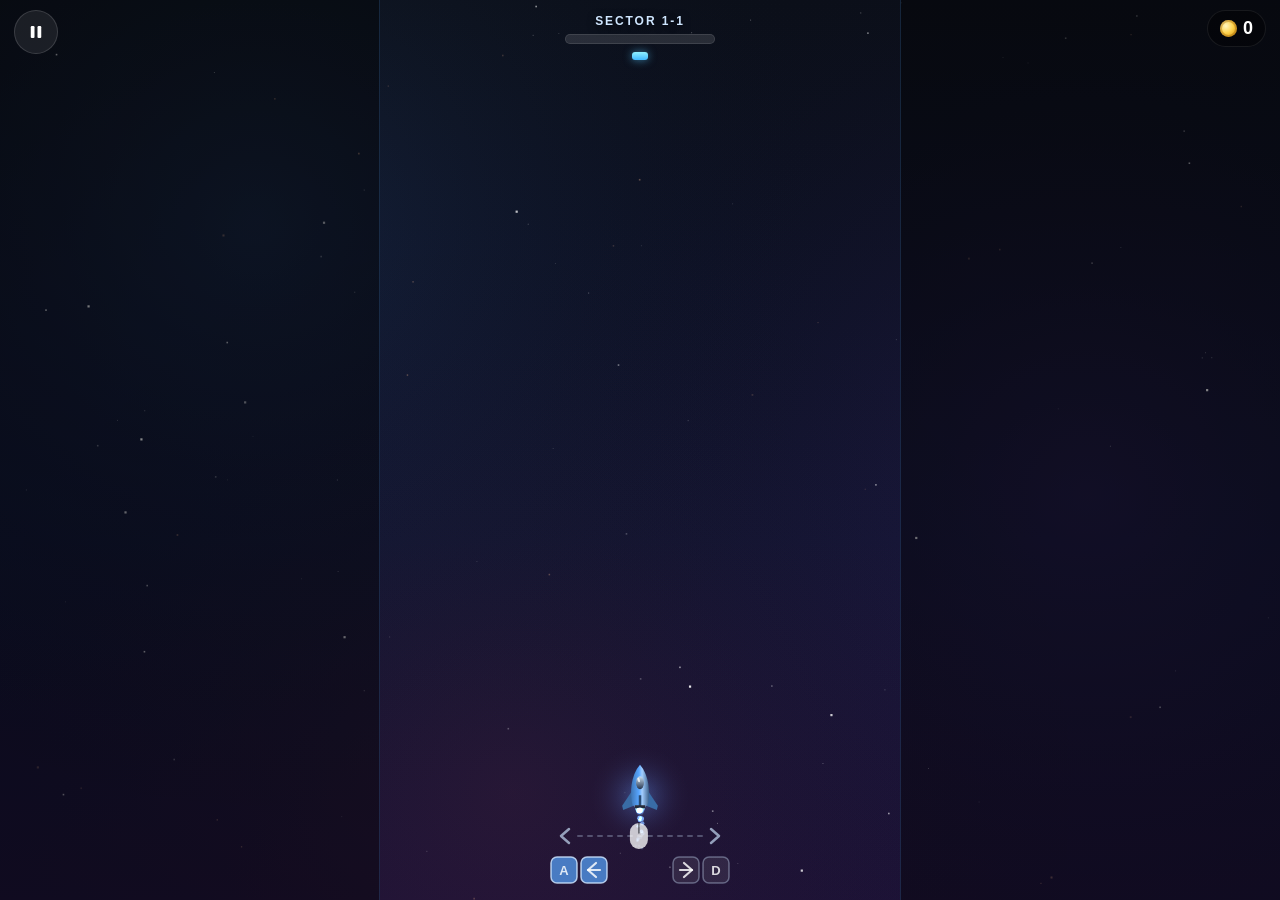
==== index.html @ e3bba9ca "Add About and Privacy pages, linked from the menu - about.html: what the game is, controls, worlds a" ====
<!DOCTYPE html>
<html lang="en">
<head>
  <meta charset="UTF-8">
  <meta http-equiv="Content-Security-Policy" content="object-src 'none'; base-uri 'self'; form-action 'none'">
  <meta name="viewport" content="width=device-width, initial-scale=1.0, maximum-scale=1.0, user-scalable=no, viewport-fit=cover">
  <meta name="apple-mobile-web-app-capable" content="yes">
  <meta name="mobile-web-app-capable" content="yes">
  <meta name="apple-mobile-web-app-status-bar-style" content="black-translucent">
  <meta name="apple-mobile-web-app-title" content="Meteor Swerve">
  <meta name="theme-color" content="#0b0f19">
  <meta name="description" content="Fly through six meteor-filled worlds, beat the bosses, collect coins and upgrade your ships in this fast arcade game.">
  <meta name="google-adsense-account" content="ca-pub-9115547121554320">
  <!-- Google AdSense (website only; build-crazygames.ps1 strips it). Keep Auto ads off in AdSense: they'd put banners over the game. -->
  <script async src="https://pagead2.googlesyndication.com/pagead/js/adsbygoogle.js?client=ca-pub-9115547121554320" crossorigin="anonymous"></script>
  <link rel="manifest" href="manifest.json">
  <link rel="icon" type="image/svg+xml" href="icon.svg">
  <link rel="apple-touch-icon" href="apple-touch-icon.png">
  <script src="https://sdk.crazygames.com/crazygames-sdk-v3.js"></script>

  <title>Meteor Swerve</title>
  <style>
    * {
      box-sizing: border-box;
      user-select: none;
      -webkit-user-select: none;
      -webkit-touch-callout: none;
      -webkit-tap-highlight-color: transparent;
      margin: 0;
      padding: 0;
    }
    :root {
      --blue: #58a6ff;
      --red: #f85149;
      --gold: #ffd34d;
      --green: #3fbf5a;
      --muted: #8b949e;
    }
    [hidden] { display: none !important; }
    html, body {
      width: 100%;
      height: 100%;
      overflow: hidden;
      background-color: #0b0f19;
      color: #ffffff;
      touch-action: none;
      overscroll-behavior: none;
      font-family: -apple-system, BlinkMacSystemFont, "Segoe UI", Roboto, sans-serif;
    }
    #gameCanvas {
      position: fixed;
      top: 0;
      left: 0;
      display: block;
      touch-action: none;
    }
    #safeProbe {
      position: fixed;
      top: 0;
      left: 0;
      padding-top: env(safe-area-inset-top);
      padding-bottom: env(safe-area-inset-bottom);
      visibility: hidden;
      pointer-events: none;
    }

    /* ---------- HUD ---------- */
    #hud {
      position: fixed;
      top: 0;
      left: 0;
      right: 0;
      z-index: 10;
      padding: calc(env(safe-area-inset-top) + 10px) 14px 0;
      display: grid;
      grid-template-columns: 1fr auto 1fr;
      align-items: start;
      pointer-events: none;
      opacity: 0;
      transition: opacity .2s;
    }
    #hud.show { opacity: 1; }
    #hud.show #pauseBtn { pointer-events: auto; }
    #hud.dead #pauseBtn { opacity: 0; pointer-events: none; }
    #pauseBtn { justify-self: start; }
    #hudMid { display: flex; flex-direction: column; align-items: center; }
    #hud.level #scoreBox, #hud:not(.level) #lvlBox { display: none; }
    #scoreBox { text-align: center; }
    #score {
      font-size: 46px;
      font-weight: 900;
      line-height: 1;
      font-variant-numeric: tabular-nums;
      text-shadow: 0 3px 14px rgba(0,0,0,.7);
    }
    #hudBest {
      font-size: 11px;
      font-weight: 800;
      letter-spacing: .14em;
      color: var(--muted);
      margin-top: 4px;
    }
    #lvlBox { display: flex; flex-direction: column; align-items: center; gap: 6px; padding-top: 4px; }
    #lvlName {
      font-size: 12px;
      font-weight: 900;
      letter-spacing: .16em;
      color: #cfe6ff;
      text-shadow: 0 2px 8px rgba(0,0,0,.7);
      white-space: nowrap;
    }
    #progBar {
      width: 150px;
      height: 10px;
      border-radius: 10px;
      background: rgba(255,255,255,.12);
      border: 1px solid rgba(255,255,255,.1);
      overflow: hidden;
    }
    #progFill { display: block; height: 100%; width: 0; border-radius: 10px; background: linear-gradient(90deg, #58a6ff, #7ee0ff); }
    #progBar.boss #progFill { background: linear-gradient(90deg, #ff7b54, #f85149); }
    #hullRow { display: flex; justify-content: center; gap: 4px; margin-top: 8px; }
    #hullRow .cell { width: 16px; height: 8px; border-radius: 3px; background: rgba(255,255,255,.14); transition: background .2s; }
    #hullRow .cell.on { background: linear-gradient(180deg, #8ff0ff, #3fb8ff); box-shadow: 0 0 8px rgba(88,200,255,.6); }
    #hullRow .cell.guard { background: linear-gradient(180deg, #fff3b0, #ffc93d); box-shadow: 0 0 8px rgba(255,211,77,.7); margin-left: 4px; }
    #coinBox {
      justify-self: end;
      display: inline-flex;
      align-items: center;
      gap: 6px;
      font-size: 18px;
      font-weight: 900;
      font-variant-numeric: tabular-nums;
      background: rgba(0,0,0,.35);
      border: 1px solid rgba(255,255,255,.08);
      padding: 7px 12px;
      border-radius: 999px;
    }
    .icon-btn {
      width: 44px;
      height: 44px;
      border-radius: 50%;
      border: 1px solid rgba(255,255,255,.14);
      background: rgba(255,255,255,.08);
      color: #ffffff;
      display: inline-flex;
      align-items: center;
      justify-content: center;
      font-size: 20px;
      cursor: pointer;
      flex: none;
    }
    .icon-btn svg { width: 18px; height: 18px; fill: currentColor; }
    .coin {
      display: inline-block;
      width: .95em;
      height: .95em;
      border-radius: 50%;
      background: radial-gradient(circle at 35% 35%, #fff6c2, #ffd34d 45%, #c98400);
      box-shadow: inset 0 0 0 2px rgba(140,80,0,.35);
      vertical-align: -0.12em;
      flex: none;
    }
    .ico-star { display: inline-flex; color: var(--gold); }
    .ico-star svg { width: .95em; height: .95em; fill: currentColor; }

    /* ---------- Screens ---------- */
    /* The panel centres itself and the screen scrolls if a very short window can't fit it. */
    .overlay {
      position: fixed;
      inset: 0;
      z-index: 20;
      display: flex;
      flex-direction: column;
      align-items: center;
      overflow-x: hidden;
      overflow-y: auto;
      touch-action: pan-y;
      padding: calc(env(safe-area-inset-top) + 20px) 20px calc(env(safe-area-inset-bottom) + 20px);
      background: rgba(7,10,20,.78);
      text-align: center;
      opacity: 0;
      visibility: hidden;
      transition: opacity .25s ease, visibility 0s linear .25s;
    }
    .overlay.show {
      opacity: 1;
      visibility: visible;
      transition: opacity .25s ease;
    }
    .panel {
      display: flex;
      flex-direction: column;
      align-items: center;
      gap: 14px;
      margin: auto 0;
      width: 100%;
    }
    /* Buttons ignore taps for a moment after a screen appears, so a finger
       that is still dragging from gameplay can't skip the screen by accident. */
    .overlay:not(.ready) button { pointer-events: none; }
    .overlay.menu { background: radial-gradient(120% 80% at 50% 40%, rgba(7,10,20,.1), rgba(7,10,20,.7)); }
    #adwait { z-index: 30; background: rgba(7,10,20,.92); }

    .btn {
      font: inherit;
      font-size: 19px;
      font-weight: 800;
      letter-spacing: .02em;
      color: #ffffff;
      border: 0;
      border-radius: 999px;
      padding: 16px 28px;
      min-width: 230px;
      display: inline-flex;
      align-items: center;
      justify-content: center;
      gap: 8px;
      cursor: pointer;
      background: linear-gradient(180deg, #6cb4ff, #3d82e0);
      box-shadow: 0 10px 28px rgba(88,166,255,.35), inset 0 -3px 0 rgba(0,0,0,.18);
      transition: transform .08s ease, filter .15s;
    }
    .btn:active { transform: scale(.96); }
    .btn:disabled { filter: grayscale(.7) brightness(.7); cursor: default; }
    .btn.big { font-size: 22px; padding: 18px 28px; min-width: 240px; }
    .btn.ad {
      background: linear-gradient(180deg, #3fbf5a, #23883a);
      box-shadow: 0 10px 28px rgba(46,160,67,.4), inset 0 -3px 0 rgba(0,0,0,.18);
    }
    .btn.gold {
      background: linear-gradient(180deg, #ffd34d, #e0a210);
      color: #3a2600;
      box-shadow: 0 10px 28px rgba(255,200,60,.3), inset 0 -3px 0 rgba(0,0,0,.15);
    }
    .btn.sec {
      min-width: 0;
      padding: 12px 22px;
      font-size: 16px;
      background: rgba(255,255,255,.1);
      box-shadow: inset 0 0 0 1px rgba(255,255,255,.16);
    }
    .btn.sec small { font-size: 13px; font-weight: 700; color: var(--muted); }
    .btn.ghost {
      background: none;
      box-shadow: none;
      color: var(--muted);
      font-size: 16px;
      font-weight: 700;
      padding: 10px 18px;
      min-width: 0;
    }
    .btn.ghost.glow { color: #ffe08a; }
    .badge {
      font-size: 11px;
      font-weight: 900;
      letter-spacing: .08em;
      padding: 3px 6px;
      border-radius: 6px;
      background: rgba(0,0,0,.25);
    }
    .badge.new { background: linear-gradient(180deg, #ff6b6b, #e5383b); color: #ffffff; }
    .pill {
      font: inherit;
      font-size: 14px;
      font-weight: 800;
      color: #ffffff;
      border: 0;
      border-radius: 999px;
      padding: 0 16px;
      height: 44px;
      display: inline-flex;
      align-items: center;
      gap: 8px;
      cursor: pointer;
      background: linear-gradient(180deg, #3fbf5a, #23883a);
    }
    .pill:disabled { background: rgba(255,255,255,.08); color: var(--muted); cursor: default; }
    .row { display: flex; gap: 10px; justify-content: center; flex-wrap: wrap; }

    .title {
      font-weight: 900;
      font-size: clamp(46px, 14vw, 68px);
      line-height: .9;
      letter-spacing: -.01em;
      margin-bottom: 4px;
    }
    .title span {
      display: block;
      -webkit-background-clip: text;
      background-clip: text;
      color: transparent;
    }
    .title .t1 { background-image: linear-gradient(180deg, #ffffff, #9ccaff); }
    .title .t2 { background-image: linear-gradient(180deg, #ffb39a, #f85149); }

    .stats { display: flex; gap: 12px; }
    .stat {
      background: rgba(255,255,255,.06);
      border: 1px solid rgba(255,255,255,.08);
      border-radius: 14px;
      padding: 8px 16px;
      min-width: 104px;
    }
    .stat small {
      display: block;
      font-size: 11px;
      font-weight: 800;
      letter-spacing: .14em;
      color: var(--muted);
    }
    .stat b {
      font-size: 22px;
      font-weight: 900;
      display: inline-flex;
      align-items: center;
      gap: 6px;
      font-variant-numeric: tabular-nums;
    }
    #menuShip { width: 96px; height: 96px; margin: -6px 0; }

    /* ---------- Galaxy map ---------- */
    .map-head { display: flex; align-items: center; justify-content: space-between; gap: 10px; width: 100%; max-width: 380px; }
    .world-title { display: flex; flex-direction: column; align-items: center; gap: 3px; }
    .world-title small { font-size: 11px; font-weight: 800; letter-spacing: .16em; color: var(--muted); }
    .world-title b { font-size: 24px; font-weight: 900; line-height: 1.1; }
    .world-title span { font-size: 13px; font-weight: 800; color: var(--gold); display: inline-flex; align-items: center; gap: 4px; }
    .world-title span svg { width: 13px; height: 13px; fill: currentColor; }
    #levelGrid { display: grid; grid-template-columns: repeat(4, 68px); gap: 10px; }
    .lvl {
      width: 68px;
      height: 68px;
      border-radius: 16px;
      border: 1px solid rgba(255,255,255,.14);
      background: rgba(255,255,255,.07);
      color: #ffffff;
      font: inherit;
      display: flex;
      flex-direction: column;
      align-items: center;
      justify-content: center;
      gap: 5px;
      cursor: pointer;
    }
    .lvl .n { font-size: 24px; font-weight: 900; line-height: 1; display: flex; }
    .lvl .n svg { width: 22px; height: 22px; fill: currentColor; }
    .lvl .st { display: flex; gap: 1px; }
    .lvl .st i { display: flex; }
    .lvl .st svg { width: 12px; height: 12px; fill: rgba(255,255,255,.18); }
    .lvl .st i.on svg { fill: var(--gold); }
    .lvl.boss { background: rgba(248,81,73,.14); border-color: rgba(248,81,73,.45); color: #ffb3a6; }
    .lvl:disabled { opacity: .4; cursor: default; }
    .lvl.next { border-color: #7ee0ff; animation: nextPulse 1.4s ease-in-out infinite; }
    @keyframes nextPulse {
      0%, 100% { box-shadow: 0 0 0 2px rgba(126,224,255,.3), 0 0 14px rgba(126,224,255,.3); }
      50% { box-shadow: 0 0 0 4px rgba(126,224,255,.15), 0 0 26px rgba(126,224,255,.55); }
    }
    .arrow:disabled { opacity: .25; cursor: default; }

    /* ---------- Hangar ---------- */
    .hangar-top { display: grid; grid-template-columns: 1fr auto 1fr; align-items: center; gap: 12px; width: 100%; max-width: 380px; }
    .hangar-top .back { justify-self: start; padding: 8px 4px; }
    .hangar-top .chip { justify-self: end; }
    /* One column on phones; ship and upgrades side by side on landscape screens */
    .hangar-body { display: flex; flex-direction: column; align-items: center; gap: inherit; width: 100%; }
    .hangar-col { display: flex; flex-direction: column; align-items: center; gap: inherit; width: 100%; }
    @media (orientation: landscape) and (min-width: 600px) {
      .hangar-body { flex-direction: row; justify-content: center; align-items: center; column-gap: 36px; }
      .hangar-col { width: auto; flex: none; }
      .upg-col { flex: 0 1 360px; }
      .hangar-top { max-width: 660px; }
    }
    .chip {
      display: inline-flex;
      align-items: center;
      gap: 6px;
      font-weight: 900;
      font-size: 17px;
      background: rgba(0,0,0,.35);
      border: 1px solid rgba(255,255,255,.1);
      padding: 6px 12px;
      border-radius: 999px;
      font-variant-numeric: tabular-nums;
    }
    .hangar { display: flex; align-items: center; gap: 6px; }
    .arrow {
      width: 48px;
      height: 48px;
      border-radius: 50%;
      border: 1px solid rgba(255,255,255,.14);
      background: rgba(255,255,255,.06);
      color: #ffffff;
      font-size: 30px;
      line-height: 1;
      padding-bottom: 4px;
      cursor: pointer;
      flex: none;
    }
    .hangar-mid { width: 150px; display: flex; flex-direction: column; align-items: center; }
    #shipPreview { width: 110px; height: 110px; }
    #skinName { font-size: 20px; font-weight: 900; }
    #skinStatus { font-size: 13px; font-weight: 700; color: var(--muted); margin-top: 2px; }
    #skinStatus.owned { color: #56d364; }
    #skinStatus svg { width: 11px; height: 11px; fill: currentColor; vertical-align: -1px; margin-right: 3px; }
    #skinDots { display: flex; gap: 6px; margin-top: 8px; }
    #skinDots i { width: 7px; height: 7px; border-radius: 50%; background: rgba(255,255,255,.18); }
    #skinDots i.own { background: rgba(255,255,255,.45); }
    #skinDots i.cur { background: #ffffff; transform: scale(1.35); }
    #shipStats { display: flex; flex-direction: column; align-items: center; gap: 5px; font-size: 13px; font-weight: 700; color: #cfe6ff; }
    .trail-row { display: flex; align-items: center; gap: 8px; }
    .arrow.mini { width: 32px; height: 32px; font-size: 22px; padding-bottom: 3px; }
    .trail-mid { display: flex; align-items: center; gap: 7px; min-width: 196px; justify-content: center; font-size: 14px; }
    .trail-mid small { font-size: 11px; font-weight: 800; letter-spacing: .14em; color: var(--muted); }
    .trail-mid b { font-weight: 900; }
    .trail-swatch { width: 18px; height: 18px; border-radius: 50%; box-shadow: 0 0 8px rgba(255,255,255,.25), inset 0 0 0 1px rgba(255,255,255,.3); flex: none; }
    #trailStatus { font-size: 12px; font-weight: 800; color: var(--muted); display: inline-flex; align-items: center; gap: 3px; }
    #trailStatus.owned { color: #56d364; }
    #trailStatus svg { width: 11px; height: 11px; fill: currentColor; }
    #shipStats small { font-size: 11px; font-weight: 800; letter-spacing: .14em; color: var(--muted); margin-right: 6px; }
    .cells { display: inline-flex; gap: 3px; vertical-align: middle; }
    .cells i { width: 14px; height: 8px; border-radius: 3px; background: #3fb8ff; }
    .cells i.up { background: #9ff3ff; box-shadow: 0 0 6px rgba(126,224,255,.8); }
    .upg-title { font-size: 11px; font-weight: 800; letter-spacing: .16em; color: var(--muted); }
    #upgradeList { display: flex; flex-direction: column; gap: 8px; width: 100%; max-width: 360px; }
    .upg {
      display: grid;
      grid-template-columns: 38px 1fr auto;
      align-items: center;
      gap: 10px;
      background: rgba(255,255,255,.06);
      border: 1px solid rgba(255,255,255,.08);
      border-radius: 14px;
      padding: 8px 10px;
      text-align: left;
    }
    .upg-ico { width: 38px; height: 38px; border-radius: 10px; background: rgba(88,166,255,.15); display: flex; align-items: center; justify-content: center; color: #9fd0ff; }
    .upg-ico svg { width: 22px; height: 22px; fill: currentColor; }
    .upg-txt b { display: block; font-size: 15px; font-weight: 800; }
    .upg-txt small { display: block; font-size: 12px; color: var(--muted); font-weight: 600; }
    .pips { display: flex; gap: 3px; margin-top: 4px; }
    .pips i { width: 12px; height: 5px; border-radius: 3px; background: rgba(255,255,255,.15); }
    .pips i.on { background: var(--gold); }
    .upg-buy {
      font: inherit;
      font-size: 14px;
      font-weight: 900;
      color: #3a2600;
      border: 0;
      border-radius: 999px;
      padding: 9px 12px;
      background: linear-gradient(180deg, #ffd34d, #e0a210);
      display: inline-flex;
      align-items: center;
      gap: 5px;
      cursor: pointer;
      white-space: nowrap;
    }
    .upg-buy:disabled { background: rgba(255,255,255,.1); color: var(--muted); cursor: default; }
    .upg.supply { border-color: rgba(255,211,77,.3); }
    .upg.supply .upg-ico { background: rgba(255,211,77,.16); color: #ffd34d; }
    .upg-txt b em { font-style: normal; color: #ffd34d; margin-left: 4px; }
    .upg-done { font-size: 13px; font-weight: 800; color: #56d364; padding: 2px 0; text-align: center; }

    .menu-foot { display: flex; align-items: center; gap: 12px; }
    .hint { font-size: 13px; color: var(--muted); font-weight: 600; }
    .tip { font-size: 13px; font-weight: 700; color: #ffe08a; max-width: 300px; line-height: 1.35; }
    .ver { font-size: 11px; font-weight: 700; color: var(--muted); opacity: .6; }
    .ver a { color: inherit; padding: 8px 3px; -webkit-touch-callout: default; }

    /* ---------- Daily bonus ---------- */
    #daily { z-index: 25; background: rgba(7,10,20,.94); }
    .days { display: flex; flex-wrap: wrap; justify-content: center; gap: 8px; max-width: 300px; }
    .day {
      width: 64px;
      height: 70px;
      border-radius: 14px;
      background: rgba(255,255,255,.06);
      border: 1px solid rgba(255,255,255,.1);
      display: flex;
      flex-direction: column;
      align-items: center;
      justify-content: center;
      gap: 4px;
      font-size: 13px;
      font-weight: 900;
    }
    .day small { font-size: 10px; font-weight: 800; letter-spacing: .1em; color: var(--muted); }
    .day b { display: inline-flex; align-items: center; gap: 3px; }
    .day b svg { width: 13px; height: 13px; fill: #ffd34d; }
    .day.done { opacity: .45; }
    .day.done b::after { content: " ✓"; color: #56d364; }
    .day.today { border-color: #ffd34d; background: rgba(255,211,77,.14); box-shadow: 0 0 18px rgba(255,211,77,.35); }
    .day.big { width: 136px; }
    .note {
      font-size: 14px;
      font-weight: 800;
      color: #9ff3ff;
      background: rgba(126,224,255,.12);
      border: 1px solid rgba(126,224,255,.3);
      border-radius: 999px;
      padding: 7px 16px;
    }
    #worldInfo { margin-top: -4px; }
    #worldInfo b { color: #cfe6ff; font-weight: 800; }

    .h1 { font-size: 40px; font-weight: 900; line-height: 1.05; }
    .h2 { font-size: 22px; font-weight: 800; }
    .sub { color: var(--muted); font-size: 15px; font-weight: 600; max-width: 320px; }

    .ring { position: relative; width: 120px; height: 120px; }
    .ring svg { width: 100%; height: 100%; transform: rotate(-90deg); }
    .ring circle { fill: none; stroke-width: 8; }
    .ring .track { stroke: rgba(255,255,255,.1); }
    #ringProg { stroke: var(--green); stroke-linecap: round; stroke-dasharray: 276.46px; }
    .ring span {
      position: absolute;
      inset: 0;
      display: flex;
      align-items: center;
      justify-content: center;
      font-size: 44px;
      font-weight: 900;
    }

    .score-big {
      font-size: 76px;
      font-weight: 900;
      line-height: 1;
      font-variant-numeric: tabular-nums;
      text-shadow: 0 6px 24px rgba(88,166,255,.45);
    }
    .go-row { display: flex; gap: 12px; margin-bottom: 6px; }
    .new-best {
      background: linear-gradient(180deg, #ffd34d, #e0a210);
      color: #3a2600;
      font-weight: 900;
      font-size: 14px;
      letter-spacing: .12em;
      padding: 6px 14px;
      border-radius: 999px;
      animation: bob 1s ease-in-out infinite;
    }
    @keyframes bob { 50% { transform: translateY(-4px) scale(1.05); } }

    /* ---------- Sector clear / failed ---------- */
    .stars3 { display: flex; gap: 12px; align-items: flex-end; }
    .star-slot { display: flex; flex-direction: column; align-items: center; gap: 4px; width: 84px; animation: starIn .45s cubic-bezier(.3,1.6,.6,1) both; }
    .star-slot svg { width: 46px; height: 46px; fill: rgba(255,255,255,.12); }
    .star-slot:nth-child(2) svg { width: 58px; height: 58px; }
    .star-slot.on svg { fill: #ffd34d; filter: drop-shadow(0 0 10px rgba(255,211,77,.6)); }
    .star-slot small { font-size: 11px; font-weight: 800; color: var(--muted); letter-spacing: .03em; }
    .star-slot.on small { color: #ffe9a6; }
    .star-slot.fresh small::after { content: " NEW"; color: #7ee0ff; }
    @keyframes starIn { from { transform: scale(0) rotate(-40deg); opacity: 0; } }
    .fail-bar { width: 220px; height: 10px; border-radius: 10px; background: rgba(255,255,255,.12); overflow: hidden; }
    .fail-bar i { display: block; height: 100%; width: 0; background: linear-gradient(90deg, #ff7b54, #f85149); }

    .spinner {
      width: 46px;
      height: 46px;
      border-radius: 50%;
      border: 4px solid rgba(255,255,255,.15);
      border-top-color: var(--green);
      animation: spin .8s linear infinite;
    }
    @keyframes spin { to { transform: rotate(360deg); } }

    #countdown {
      position: fixed;
      inset: 0;
      z-index: 15;
      display: flex;
      align-items: center;
      justify-content: center;
      font-size: 110px;
      font-weight: 900;
      pointer-events: none;
      opacity: 0;
      text-shadow: 0 8px 40px rgba(88,166,255,.7);
    }
    #countdown.pop { animation: pop .7s ease-out forwards; }
    @keyframes pop {
      0% { opacity: 0; transform: scale(1.8); }
      25% { opacity: 1; transform: scale(1); }
      75% { opacity: 1; }
      100% { opacity: 0; transform: scale(.85); }
    }

    /* ---------- Online races ---------- */
    .btn.vs {
      background: linear-gradient(180deg, #b98cff, #7a4ae6);
      box-shadow: 0 10px 28px rgba(150,100,255,.35), inset 0 -3px 0 rgba(0,0,0,.18);
    }
    .btn.vs svg { width: 20px; height: 20px; fill: none; stroke: currentColor; stroke-width: 2; flex: none; }
    #onlineBtn { font-size: 17px; padding: 12px 24px; min-width: 240px; }
    input, textarea { font: inherit; user-select: text; -webkit-user-select: text; }

    /* ---------- Star skills ---------- */
    #skills { background: rgba(24,26,32,.96); }
    .skills-panel { gap: 10px; }
    .skills-top { display: grid; grid-template-columns: 1fr auto 1fr; align-items: center; gap: 12px; width: 100%; max-width: 420px; }
    .skills-top .back { justify-self: start; padding: 8px 4px; }
    .skills-top .chip { justify-self: end; }
    .skills-body { display: flex; flex-direction: column; align-items: center; gap: 12px; width: 100%; }
    .skills-side { display: flex; flex-direction: column; align-items: center; gap: 8px; width: 100%; max-width: 360px; }
    .tree-wrap { position: relative; flex: none; }
    .tree { position: absolute; left: 0; top: 0; transform-origin: 0 0; }
    .tree-lines { position: absolute; left: 0; top: 0; overflow: visible; pointer-events: none; }
    .tree-lines line { stroke: #646b78; stroke-width: 3; stroke-linecap: round; }
    .tree-lines line.on { stroke: #3fc8ff; stroke-width: 4; filter: drop-shadow(0 0 4px rgba(63,200,255,.8)); }
    .sk {
      position: absolute;
      width: 56px;
      height: 56px;
      margin: -28px 0 0 -28px;
      padding: 0;
      border-radius: 12px;
      border: 2px solid #6b7280;
      background: linear-gradient(180deg, #59606c, #40454f);
      color: #ffffff;
      box-shadow: 0 4px 0 #23262c, 0 6px 14px rgba(0,0,0,.4);
      display: flex;
      align-items: center;
      justify-content: center;
      cursor: pointer;
      font: inherit;
    }
    .sk > svg { width: 26px; height: 26px; fill: currentColor; }
    .sk.root { width: 70px; height: 70px; margin: -35px 0 0 -35px; border-radius: 16px; }
    .sk.root > svg { width: 34px; height: 34px; fill: #ffd34d; }
    .sk.locked { opacity: .42; }
    .sk.owned {
      border-color: #3fc8ff;
      background: linear-gradient(180deg, #3b5669, #2b3d4c);
      box-shadow: 0 0 0 2px rgba(63,200,255,.3), 0 0 18px rgba(63,200,255,.55), 0 4px 0 #1b2a36;
    }
    .sk.sel::after { content: ""; position: absolute; inset: -8px; border-radius: 17px; border: 2px solid rgba(255,255,255,.9); pointer-events: none; }
    .sk.root.sel::after { border-radius: 21px; }
    .sk .tier { position: absolute; top: 3px; left: 5px; font-size: 10px; font-weight: 900; font-style: normal; color: rgba(255,255,255,.75); }
    .sk .tag {
      position: absolute;
      left: 50%;
      top: 100%;
      transform: translate(-50%, -7px);
      display: inline-flex;
      align-items: center;
      gap: 3px;
      padding: 2px 7px;
      border-radius: 999px;
      background: #22252b;
      border: 1px solid rgba(255,255,255,.18);
      font-size: 11px;
      font-weight: 900;
      white-space: nowrap;
      color: #e6edf3;
    }
    .sk .tag svg { width: 10px; height: 10px; fill: #ffd34d; }
    .sk.can .tag { border-color: #ffd34d; color: #ffe08a; box-shadow: 0 0 8px rgba(255,211,77,.4); }
    .sk.owned .tag { display: none; }
    .sk .tick {
      position: absolute;
      top: -8px;
      right: -8px;
      width: 19px;
      height: 19px;
      border-radius: 50%;
      background: #3fc8ff;
      display: none;
      align-items: center;
      justify-content: center;
      box-shadow: 0 0 6px rgba(63,200,255,.9);
    }
    .sk .tick svg { width: 12px; height: 12px; fill: none; stroke: #0b1a24; stroke-width: 3.4; stroke-linecap: round; stroke-linejoin: round; }
    .sk.owned .tick { display: flex; }
    .sk.just { animation: skPop .6s ease-out; }
    @keyframes skPop { 30% { transform: scale(1.28); } }
    .skill-card {
      width: 100%;
      text-align: left;
      background: #4a505b;
      border: 1px solid rgba(255,255,255,.14);
      border-radius: 12px;
      padding: 10px 14px 12px;
      box-shadow: 0 6px 18px rgba(0,0,0,.35);
    }
    .sc-head { display: flex; align-items: center; justify-content: space-between; gap: 10px; }
    .sc-head b { font-size: 17px; font-weight: 900; letter-spacing: .06em; text-transform: uppercase; }
    .sc-head span { display: inline-flex; align-items: center; gap: 4px; font-size: 17px; font-weight: 900; color: #ffd34d; white-space: nowrap; }
    .sc-head span svg { width: 15px; height: 15px; fill: currentColor; }
    #scText { font-size: 14px; font-weight: 600; color: #eef2f6; line-height: 1.35; margin-top: 4px; }
    .sc-state { font-size: 12px; font-weight: 800; color: #c3cad4; margin-top: 6px; line-height: 1.35; }
    .sc-state.ok { color: #7ee0ff; }
    #scLearn svg { width: 17px; height: 17px; fill: currentColor; }
    .badge.pts { background: linear-gradient(180deg, #ffd34d, #e0a210); color: #3a2600; display: inline-flex; align-items: center; gap: 2px; }
    .badge.pts svg { width: 10px; height: 10px; fill: currentColor; }
    .cells i.st { background: #ffd34d; box-shadow: 0 0 6px rgba(255,211,77,.7); }
    .menu .row .btn.sec { padding-left: 18px; padding-right: 18px; }
    @media (max-width: 380px) {
      #endlessBtn small { display: none; }
      .menu .row .btn.sec { padding-left: 14px; padding-right: 14px; }
    }
    @media (orientation: landscape) and (min-width: 600px) {
      .skills-body { flex-direction: row; justify-content: center; align-items: center; column-gap: 22px; }
      .skills-side { width: 270px; flex: none; }
      .skills-top { max-width: 860px; }
    }
    /* Short screens: a slimmer card leaves more room for the tree */
    @media (max-height: 700px) {
      .skills-panel, .skills-body, .skills-side { gap: 6px; }
      .skill-card { padding: 8px 12px 9px; }
      #scText { font-size: 13px; }
      #scLearn { padding: 11px 22px; font-size: 16px; }
      #skillsReset { padding: 4px 12px; font-size: 14px; }
    }
    @media (orientation: landscape) and (min-width: 600px) and (max-height: 480px) {
      .skills-side { width: 200px; }
      .skills-top .back { padding: 4px; }
    }

    /* ---------- Updates and backups ---------- */
    .pill.update { background: linear-gradient(180deg, #ffd34d, #e0a210); color: #3a2600; box-shadow: 0 6px 20px rgba(255,200,60,.3); }
    .save-btn svg { fill: none; stroke: currentColor; stroke-width: 2; stroke-linejoin: round; }
    .code-box {
      width: 100%;
      max-width: 340px;
      height: 66px;
      resize: none;
      border-radius: 12px;
      border: 1px solid rgba(255,255,255,.18);
      background: rgba(0,0,0,.35);
      color: #cfe6ff;
      font-family: ui-monospace, Menlo, Consolas, monospace;
      font-size: 11px;
      line-height: 1.35;
      padding: 8px 10px;
      outline: none;
      word-break: break-all;
    }
    .code-box:focus { border-color: #58a6ff; }
    .code-box::placeholder { color: rgba(255,255,255,.3); font-family: inherit; font-size: 13px; }
    .pilot {
      display: flex;
      align-items: center;
      gap: 10px;
      background: rgba(255,255,255,.06);
      border: 1px solid rgba(255,255,255,.1);
      border-radius: 16px;
      padding: 6px 8px 6px 6px;
    }
    .pilot canvas { width: 46px; height: 46px; flex: none; }
    .pilot-txt { text-align: left; min-width: 160px; }
    .pilot-txt small, .room-label { display: block; font-size: 11px; font-weight: 800; letter-spacing: .14em; color: var(--muted); }
    .pilot-txt b { font-size: 17px; font-weight: 900; }
    .pilot .icon-btn svg { fill: none; stroke: currentColor; stroke-width: 2; }
    .pilot .icon-btn svg circle { fill: currentColor; stroke: none; }
    .join-row { display: flex; gap: 8px; align-items: center; }
    #codeInput {
      width: 150px;
      height: 52px;
      border-radius: 14px;
      border: 2px solid rgba(255,255,255,.2);
      background: rgba(0,0,0,.35);
      color: #ffffff;
      font-size: 26px;
      font-weight: 900;
      letter-spacing: .3em;
      text-align: center;
      text-transform: uppercase;
      padding: 0 0 0 .3em;
      outline: none;
    }
    #codeInput:focus { border-color: #b98cff; }
    #codeInput::placeholder { color: rgba(255,255,255,.25); letter-spacing: .12em; }
    #codeGo { min-width: 0; padding: 14px 22px; }
    .lobby-head, .lobby-foot { display: flex; flex-direction: column; align-items: center; gap: 10px; }
    .room-code {
      font-size: 54px;
      font-weight: 900;
      letter-spacing: .14em;
      line-height: 1;
      padding-left: .14em;
      color: #efe4ff;
      text-shadow: 0 4px 24px rgba(150,100,255,.55);
    }
    .slots { display: flex; flex-direction: column; gap: 6px; width: 100%; max-width: 330px; }
    .slot {
      display: flex;
      align-items: center;
      gap: 9px;
      min-height: 48px;
      padding: 4px 12px 4px 6px;
      border-radius: 14px;
      text-align: left;
      background: rgba(255,255,255,.06);
      border: 1px solid rgba(255,255,255,.08);
    }
    .slot canvas { width: 38px; height: 38px; flex: none; }
    .slot b { flex: 1; min-width: 0; font-size: 15px; font-weight: 800; overflow: hidden; text-overflow: ellipsis; white-space: nowrap; }
    .slot.me { border-color: rgba(88,166,255,.55); background: rgba(88,166,255,.1); }
    .slot.empty { justify-content: center; color: var(--muted); font-size: 13px; font-weight: 700; opacity: .5; }
    .slot.out { opacity: .55; }
    .slot .place { width: 26px; flex: none; font-size: 18px; font-weight: 900; text-align: center; }
    .slot.first .place { color: var(--gold); }
    .slot .time { font-size: 13px; font-weight: 800; color: var(--muted); font-variant-numeric: tabular-nums; }
    .tag { font-size: 10px; font-weight: 900; letter-spacing: .08em; padding: 3px 6px; border-radius: 6px; background: rgba(255,255,255,.12); color: #cfe6ff; flex: none; }
    .tag.host { background: rgba(255,211,77,.22); color: #ffe08a; }
    .tag.bot { color: var(--muted); }
    #vsTitle.gold { color: var(--gold); text-shadow: 0 6px 28px rgba(255,211,77,.45); }
    #vsResult { background: rgba(7,10,20,.88); }
    #lobbySpin { width: 34px; height: 34px; border-top-color: #b98cff; }

    /* Race HUD: pilots still flying, race clock, attack meter and the list of pilots */
    #vsBox, #atkRow, #vsList { display: none; }
    #hud.vs #scoreBox { display: none; }
    #hud.vs #vsBox { display: flex; flex-direction: column; align-items: center; padding-top: 2px; }
    #hud.vs #atkRow, #hud.vs #vsList { display: flex; }
    #vsAlive { font-size: 28px; font-weight: 900; line-height: 1; font-variant-numeric: tabular-nums; text-shadow: 0 3px 14px rgba(0,0,0,.7); }
    #vsAlive small { font-size: 11px; font-weight: 800; letter-spacing: .14em; color: var(--muted); margin-left: 5px; }
    #vsTime { font-size: 11px; font-weight: 800; letter-spacing: .1em; color: var(--muted); margin-top: 3px; font-variant-numeric: tabular-nums; }
    #atkRow { gap: 3px; margin-top: 6px; align-items: center; }
    #atkRow svg { width: 12px; height: 12px; fill: #ff9f43; margin-right: 2px; }
    #atkRow .cell { width: 11px; height: 6px; border-radius: 3px; background: rgba(255,255,255,.12); }
    #atkRow .cell.on { background: linear-gradient(180deg, #ffd08a, #ff7b3d); box-shadow: 0 0 6px rgba(255,140,60,.6); }
    #vsList {
      position: absolute;
      left: 12px;
      top: calc(env(safe-area-inset-top) + 62px);
      flex-direction: column;
      align-items: flex-start;
      gap: 3px;
    }
    #vsList div {
      display: flex;
      align-items: center;
      gap: 5px;
      max-width: 150px;
      padding: 2px 9px 2px 5px;
      border-radius: 999px;
      background: rgba(0,0,0,.38);
      font-size: 11px;
      font-weight: 800;
    }
    #vsList i { width: 8px; height: 8px; border-radius: 50%; flex: none; }
    #vsList span { overflow: hidden; text-overflow: ellipsis; white-space: nowrap; }
    #vsList .out { opacity: .4; }
    #vsList .out span { text-decoration: line-through; }

    /* Landscape screens: the room's pilots sit beside the room details */
    @media (orientation: landscape) and (min-width: 600px) and (max-height: 620px) {
      #lobby .panel, #vsResult .panel {
        display: grid;
        grid-template-columns: auto minmax(260px, 330px);
        grid-template-areas: "head slots" "foot slots";
        justify-content: center;
        align-items: center;
        column-gap: 34px;
        row-gap: 10px;
      }
      .lobby-head { grid-area: head; align-self: end; }
      .lobby-foot { grid-area: foot; align-self: start; }
      #lobbySlots, #vsStandings { grid-area: slots; }
    }

    @media (max-width: 360px) {
      #levelGrid { grid-template-columns: repeat(4, 58px); gap: 8px; }
      .lvl { width: 58px; height: 58px; border-radius: 14px; }
      .lvl .n { font-size: 20px; }
      .star-slot { width: 76px; }
    }

    @media (max-height: 700px) {
      .panel { gap: 11px; }
      #hangar .panel { gap: 8px; }
      #shipPreview { width: 86px; height: 86px; }
      #upgradeList { gap: 6px; }
      .upg { padding: 5px 10px; }
    }

    @media (max-height: 640px) {
      .panel { gap: 10px; }
      .title { font-size: 42px; }
      #menuShip { width: 76px; height: 76px; }
      #shipPreview { width: 80px; height: 80px; }
      .btn { padding: 13px 24px; font-size: 17px; }
      .btn.big { padding: 15px 24px; font-size: 19px; }
      .btn.sec { padding: 10px 20px; font-size: 15px; }
      .score-big { font-size: 60px; }
      .h1 { font-size: 34px; }
      .star-slot svg { width: 40px; height: 40px; }
      .star-slot:nth-child(2) svg { width: 50px; height: 50px; }
    }

    @media (max-height: 640px) {
      #lobbyTip { display: none; }
      .room-code { font-size: 44px; }
      .slot { min-height: 42px; }
      .slot canvas { width: 32px; height: 32px; }
      #onlineBtn { padding: 10px 22px; font-size: 16px; }
    }

    @media (max-height: 480px) {
      .overlay { padding-top: calc(env(safe-area-inset-top) + 10px); padding-bottom: calc(env(safe-area-inset-bottom) + 10px); }
      .pilot canvas { width: 36px; height: 36px; }
      .room-code { font-size: 36px; }
      .slot { min-height: 36px; padding-top: 2px; padding-bottom: 2px; }
      .slot canvas { width: 28px; height: 28px; }
      #codeInput { height: 44px; font-size: 22px; }
      .code-box { height: 40px; padding-top: 5px; padding-bottom: 5px; }
      #backup .sub { font-size: 13px; max-width: 460px; }
      .panel { gap: 7px; }
      .title { font-size: 34px; }
      #menuShip { display: none; }
      #shipPreview { width: 64px; height: 64px; }
      .btn { padding: 10px 22px; font-size: 16px; }
      .btn.big { padding: 12px 22px; font-size: 18px; }
      .score-big { font-size: 48px; }
      .h1 { font-size: 28px; }
      .star-slot svg { width: 34px; height: 34px; }
      .star-slot:nth-child(2) svg { width: 42px; height: 42px; }
      .lvl { width: 54px; height: 54px; }
      #levelGrid { grid-template-columns: repeat(4, 54px); gap: 8px; }
    }

    @media (max-height: 400px) {
      #menuHint { display: none; }
      .panel { gap: 5px; }
      .title { font-size: 28px; margin-bottom: 0; }
      .h1 { font-size: 24px; }
      .stat { padding: 4px 12px; }
      .stat b { font-size: 18px; }
      .btn { padding: 8px 20px; }
      .btn.big { padding: 10px 20px; }
      .note { padding: 4px 12px; font-size: 13px; }
      .star-slot svg { width: 28px; height: 28px; }
      .star-slot:nth-child(2) svg { width: 34px; height: 34px; }
      #shipPreview { width: 52px; height: 52px; }
    }
  </style>
</head>
<body>

  <canvas id="gameCanvas"></canvas>
  <div id="safeProbe"></div>

  <div id="hud">
    <button class="icon-btn" id="pauseBtn" aria-label="Pause">
      <svg viewBox="0 0 24 24"><rect x="5" y="4" width="5" height="16" rx="1.5"/><rect x="14" y="4" width="5" height="16" rx="1.5"/></svg>
    </button>
    <div id="hudMid">
      <div id="scoreBox">
        <div id="score">0</div>
        <div id="hudBest">BEST 0</div>
      </div>
      <div id="lvlBox">
        <div id="lvlName">SECTOR 1-1</div>
        <div id="progBar"><i id="progFill"></i></div>
      </div>
      <div id="vsBox"><div id="vsAlive">4/4</div><div id="vsTime">0:00</div></div>
      <div id="hullRow"></div>
      <div id="atkRow"></div>
    </div>
    <div id="coinBox"><i class="coin"></i><span id="coinCount">0</span></div>
    <div id="vsList"></div>
  </div>

  <div id="countdown"></div>

  <div id="menu" class="overlay menu"><div class="panel">
    <button class="pill update" id="updateBtn" hidden></button>
    <div class="title"><span class="t1">METEOR</span><span class="t2">SWERVE</span></div>
    <div class="stats">
      <div class="stat"><small>STARS</small><b><span class="ico-star" data-icon="star"></span><span id="menuStars">0</span></b></div>
      <div class="stat"><small>COINS</small><b><i class="coin"></i><span id="menuCoins">0</span></b></div>
    </div>
    <canvas id="menuShip"></canvas>
    <button class="btn big" id="playBtn">PLAY</button>
    <button class="btn vs" id="onlineBtn"><svg viewBox="0 0 24 24"><circle cx="12" cy="12" r="9"/><path d="M3 12h18M12 3c3 3.2 3 14.8 0 18M12 3c-3 3.2-3 14.8 0 18"/></svg>Online race <span class="badge new" id="onlineNew" hidden>NEW</span></button>
    <div class="row">
      <button class="btn sec" id="hangarBtn">Hangar <span class="badge new" id="hangarNew" hidden>NEW</span></button>
      <button class="btn sec" id="skillsBtn">Skills <span class="badge pts" id="skillsPts" hidden></span></button>
      <button class="btn sec" id="endlessBtn">Endless</button>
    </div>
    <div class="menu-foot">
      <button class="icon-btn mute-btn" aria-label="Toggle sound"></button>
      <button class="icon-btn music-btn" aria-label="Toggle music"></button>
      <button class="icon-btn save-btn" id="backupBtn" aria-label="Progress backup"><svg viewBox="0 0 24 24"><path d="M5 3.5h11l4.5 4.5v11a1.5 1.5 0 0 1-1.5 1.5H5A1.5 1.5 0 0 1 3.5 19V5A1.5 1.5 0 0 1 5 3.5z"/><path d="M7.5 3.5v5h8v-5M7.5 20.5v-6.5h9v6.5"/></svg></button>
      <button class="pill" id="freeCoinsBtn"></button>
    </div>
    <p class="hint" id="menuHint">Drag anywhere to steer · grab coins · beat the bosses</p>
    <p class="ver"><span id="menuVer"></span><span id="siteLinks" hidden> · <a href="about.html" target="_blank" rel="noopener">About</a> · <a href="privacy.html" target="_blank" rel="noopener">Privacy</a></span></p>
  </div></div>

  <div id="skills" class="overlay"><div class="panel skills-panel">
    <div class="skills-top">
      <button class="btn ghost back" id="skillsBack">‹ Back</button>
      <div class="h2">Skills</div>
      <div class="chip" title="Stars to spend"><span class="ico-star" data-icon="star"></span><span id="skillPts">0</span></div>
    </div>
    <div class="skills-body">
      <div class="tree-wrap" id="treeWrap"><div class="tree" id="tree"><svg class="tree-lines" id="treeLines"></svg></div></div>
      <div class="skills-side">
        <div class="skill-card">
          <div class="sc-head"><b id="scName"></b><span id="scCost"></span></div>
          <p id="scText"></p>
          <p class="sc-state" id="scState"></p>
        </div>
        <button class="btn gold" id="scLearn">Learn</button>
        <button class="btn ghost" id="skillsReset">Reset skills</button>
      </div>
    </div>
  </div></div>

  <div id="backup" class="overlay menu"><div class="panel">
    <div class="h1">Progress backup</div>
    <div class="sub">Your progress is saved in this browser. Copy your backup code and keep it somewhere safe, like your notes. Paste it here on any phone or browser to bring your progress back.</div>
    <textarea class="code-box" id="backupCode" readonly spellcheck="false" aria-label="Your backup code"></textarea>
    <button class="btn" id="backupCopy">Copy my code</button>
    <textarea class="code-box" id="restoreCode" spellcheck="false" autocomplete="off" placeholder="Paste a backup code here" aria-label="Backup code to restore"></textarea>
    <button class="btn sec" id="restoreBtn">Restore this code</button>
    <p class="tip" id="backupMsg" hidden></p>
    <button class="btn ghost" id="backupBack">‹ Menu</button>
  </div></div>

  <div id="daily" class="overlay"><div class="panel">
    <div class="h1">Daily bonus</div>
    <div class="sub" id="dailySub">Day 1 of 7</div>
    <div class="days" id="dailyDays"></div>
    <button class="btn ad" id="dailyDouble"><span class="badge">AD</span> <span class="dl">Claim ×2</span></button>
    <button class="btn big gold" id="dailyClaim">Claim</button>
  </div></div>

  <div id="map" class="overlay menu"><div class="panel">
    <div class="map-head">
      <button class="arrow" id="worldPrev" aria-label="Previous world">‹</button>
      <div class="world-title">
        <small id="worldNum">WORLD 1</small>
        <b id="worldName">Asteroid Belt</b>
        <span id="worldStars"></span>
      </div>
      <button class="arrow" id="worldNext" aria-label="Next world">›</button>
    </div>
    <p class="hint" id="worldInfo"></p>
    <div id="levelGrid"></div>
    <p class="sub" id="worldLock" hidden></p>
    <div class="row">
      <button class="btn ghost" id="mapBack">Menu</button>
      <button class="btn ghost" id="mapHangar">Hangar</button>
      <button class="btn ghost" id="mapSkills">Skills <span class="badge pts" id="mapSkillsPts" hidden></span></button>
    </div>
  </div></div>

  <div id="hangar" class="overlay menu"><div class="panel">
    <div class="hangar-top">
      <button class="btn ghost back" id="hangarBack">‹ Back</button>
      <div class="h2">Hangar</div>
      <div class="chip"><i class="coin"></i><span id="hangarCoins">0</span></div>
    </div>
    <div class="hangar-body">
      <div class="hangar-col">
        <div class="hangar">
          <button class="arrow" id="prevSkin" aria-label="Previous ship">‹</button>
          <div class="hangar-mid">
            <canvas id="shipPreview"></canvas>
            <div id="skinName">Comet</div>
            <div id="skinStatus">Selected</div>
            <div id="skinDots"></div>
          </div>
          <button class="arrow" id="nextSkin" aria-label="Next ship">›</button>
        </div>
        <div id="shipStats"></div>
        <div class="trail-row" id="trailRow">
          <button class="arrow mini" id="prevTrail" aria-label="Previous trail">‹</button>
          <div class="trail-mid"><small>TRAIL</small><i class="trail-swatch" id="trailSwatch"></i><b id="trailName">Standard</b><span id="trailStatus"></span></div>
          <button class="arrow mini" id="nextTrail" aria-label="Next trail">›</button>
        </div>
        <button class="btn gold" id="unlockBtn" hidden>Unlock</button>
        <button class="btn gold" id="trailBtn" hidden>Unlock trail</button>
      </div>
      <div class="hangar-col upg-col">
        <div class="upg-title">SHOP</div>
        <div id="upgradeList"></div>
      </div>
    </div>
  </div></div>

  <div id="continue" class="overlay"><div class="panel">
    <div class="h1">Continue?</div>
    <div class="sub" id="contSub">Score 0</div>
    <div class="ring">
      <svg viewBox="0 0 100 100"><circle class="track" cx="50" cy="50" r="44"/><circle id="ringProg" cx="50" cy="50" r="44"/></svg>
      <span id="contCount">5</span>
    </div>
    <button class="btn ad big" id="reviveBtn"><span class="badge">AD</span> Watch ad to revive</button>
    <button class="btn ghost" id="skipBtn">No thanks</button>
  </div></div>

  <div id="adwait" class="overlay"><div class="panel">
    <div class="spinner" id="adSpinner"></div>
    <div class="h2" id="adTitle">Opening ad…</div>
    <div class="sub" id="adSub">Come back to the game when you're done<br>to get your reward.</div>
  </div></div>

  <div id="clear" class="overlay"><div class="panel">
    <div class="h1" id="clearTitle">Sector clear!</div>
    <div class="sub" id="clearSub"></div>
    <div class="stars3" id="clearStars"></div>
    <div class="note" id="clearNote" hidden></div>
    <div class="go-row">
      <div class="stat"><small>COINS</small><b><i class="coin"></i><span id="clearCoins">+0</span></b></div>
    </div>
    <button class="btn ad" id="clearDouble"><span class="badge">AD</span> <span class="dl">Double coins</span></button>
    <button class="btn big" id="nextBtn">Next</button>
    <div class="row">
      <button class="btn ghost" id="replayBtn">Replay</button>
      <button class="btn ghost" id="clearMap">Map</button>
    </div>
  </div></div>

  <div id="fail" class="overlay"><div class="panel">
    <div class="h1">Ship destroyed</div>
    <div class="sub" id="failSub"></div>
    <div class="fail-bar"><i id="failFill"></i></div>
    <p class="tip" id="failTip"></p>
    <div class="go-row">
      <div class="stat"><small>COINS</small><b><i class="coin"></i><span id="failCoins">+0</span></b></div>
    </div>
    <button class="btn ad" id="failDouble"><span class="badge">AD</span> <span class="dl">Double coins</span></button>
    <button class="btn big" id="retryBtn">Retry</button>
    <div class="row">
      <button class="btn ghost" id="failHangar">Upgrade ship</button>
      <button class="btn ghost" id="failMap">Map</button>
    </div>
  </div></div>

  <div id="gameover" class="overlay"><div class="panel">
    <div class="h1">Game Over</div>
    <div class="new-best" id="newBest" hidden>NEW BEST!</div>
    <div class="score-big" id="goScore">0</div>
    <div class="go-row">
      <div class="stat"><small>BEST</small><b id="goBest">0</b></div>
      <div class="stat"><small>COINS</small><b><i class="coin"></i><span id="goCoins">+0</span></b></div>
    </div>
    <button class="btn ad" id="doubleBtn"><span class="badge">AD</span> <span class="dl">Double coins</span></button>
    <button class="btn big" id="againBtn">Play again</button>
    <button class="btn ghost" id="menuBtn">Menu</button>
  </div></div>

  <div id="ending" class="overlay menu"><div class="panel">
    <div class="title"><span class="t1">YOU</span><span class="t2">ESCAPED!</span></div>
    <div class="sub">You flew through all six worlds and left the meteor storm behind. Thanks for playing!</div>
    <div class="stats">
      <div class="stat"><small>STARS</small><b><span class="ico-star" data-icon="star"></span><span id="endStars">0</span></b></div>
      <div class="stat"><small>COINS</small><b><i class="coin"></i><span id="endCoins">0</span></b></div>
    </div>
    <p class="tip" id="endGoal"></p>
    <button class="btn big" id="endEndless">Play Endless</button>
    <button class="btn ghost" id="endMap">Map</button>
  </div></div>

  <div id="online" class="overlay menu"><div class="panel">
    <div class="h1">Online race</div>
    <div class="sub">Up to 4 pilots fly through the same meteor storm. Last ship flying wins!</div>
    <div class="pilot">
      <canvas id="vsShip"></canvas>
      <div class="pilot-txt"><small>PILOT</small><b id="pilotName"></b></div>
      <button class="icon-btn" id="pilotRoll" aria-label="New pilot name"><svg viewBox="0 0 24 24"><rect x="3.5" y="3.5" width="17" height="17" rx="4"/><circle cx="8.5" cy="8.5" r="1.6"/><circle cx="15.5" cy="8.5" r="1.6"/><circle cx="12" cy="12" r="1.6"/><circle cx="8.5" cy="15.5" r="1.6"/><circle cx="15.5" cy="15.5" r="1.6"/></svg></button>
    </div>
    <button class="btn big vs" id="quickBtn">Quick match</button>
    <div class="row">
      <button class="btn sec" id="createBtn">Create room</button>
      <button class="btn sec" id="joinBtn">Join room</button>
    </div>
    <div class="join-row" id="joinRow" hidden>
      <input id="codeInput" type="text" maxlength="4" autocomplete="off" autocapitalize="characters" spellcheck="false" placeholder="CODE" aria-label="Room code">
      <button class="btn" id="codeGo">Join</button>
    </div>
    <button class="btn sec" id="botsBtn">Race the bots</button>
    <p class="tip" id="onlineMsg" hidden></p>
    <p class="hint" id="vsStats"></p>
    <button class="btn ghost" id="onlineBack">‹ Menu</button>
  </div></div>

  <div id="lobby" class="overlay menu"><div class="panel">
    <div class="lobby-head">
      <small class="room-label" id="lobbyLabel">ROOM CODE</small>
      <div class="room-code" id="lobbyCode"></div>
      <button class="btn sec" id="inviteBtn">Copy invite link</button>
    </div>
    <div class="slots" id="lobbySlots"></div>
    <div class="lobby-foot">
      <div class="spinner" id="lobbySpin"></div>
      <p class="sub" id="lobbyStatus"></p>
      <p class="tip" id="lobbyTip">Close calls charge your attack meter. When it's full, meteors rain down on your rivals!</p>
      <button class="btn big" id="startBtn">Start race</button>
      <button class="btn sec" id="lobbyBots" hidden>Race the bots instead</button>
      <button class="btn ghost" id="lobbyLeave">Leave</button>
    </div>
  </div></div>

  <div id="vsResult" class="overlay"><div class="panel">
    <div class="lobby-head">
      <div class="h1" id="vsTitle">Victory!</div>
      <div class="sub" id="vsSub"></div>
    </div>
    <div class="slots" id="vsStandings"></div>
    <div class="lobby-foot">
      <div class="go-row">
        <div class="stat"><small>COINS</small><b><i class="coin"></i><span id="vsCoins">+0</span></b></div>
      </div>
      <button class="btn big" id="rematchBtn">Race again</button>
      <p class="sub" id="vsNext" hidden></p>
      <button class="btn ghost" id="vsLeave">Leave</button>
    </div>
  </div></div>

  <div id="pause" class="overlay"><div class="panel">
    <div class="h1" id="pauseTitle">Paused</div>
    <button class="btn big" id="resumeBtn">Resume</button>
    <div class="row">
      <button class="icon-btn mute-btn" aria-label="Toggle sound"></button>
      <button class="icon-btn music-btn" aria-label="Toggle music"></button>
    </div>
    <div class="row">
      <button class="btn ghost" id="restartBtn">Restart</button>
      <button class="btn ghost" id="quitBtn">Quit</button>
    </div>
    <p class="hint" id="pauseNote" hidden>Online races keep going while this is open.</p>
    <p class="ver" id="pauseVer"></p>
  </div></div>

  <script>
  (() => {
    "use strict";

    // ---------- Config ----------
    // Shown on the menu and the pause screen. Bump it with every release, together with
    // version.json (the website compares the two to offer a one-tap update).
    const GAME_VERSION = "2.9.2";
    // A link that opens an ad in a new tab, for the rewards on the game's own website.
    // Empty for now: Monetag's link (removed in 2.9.1) sent players to adult and scam pages.
    // Without a link the reward buttons are hidden on the website; CrazyGames uses its own ads.
    const AD_DIRECT_LINK = "";
    const CONTINUE_SECONDS = 5;
    const FREE_COINS = 40;                  // the free-coins ad's pay at the very start; it grows with progress
    const FREE_COINS_COOLDOWN = 3 * 60 * 1000;
    const GUARD_PRICE = 100;                // star guards: one blocks a hit in a sector still missing its no-hit star
    const GUARD_MAX = 99;
    const SHIP_SCALE = 1.05;
    const PLAYER_HIT = 12;                  // hitbox is a bit smaller than the ship, so close calls feel fair
    // Online races scale the ship and its hitbox with the play area, so every screen size races alike
    let pHit = PLAYER_HIT, shipScale = SHIP_SCALE;
    const DRAG_SENSITIVITY = 1.2;
    const TAU = Math.PI * 2;
    const FONT = '-apple-system, BlinkMacSystemFont, "Segoe UI", Roboto, sans-serif';
    const LEVELS_PER_WORLD = 8;             // seven sectors and a boss
    const COIN_STAR_SHARE = 0.6;            // share of a sector's coins needed for its coin star
    const MIDGAME_AFTER_RUNS = 3;           // no between-level ads during a player's first runs
    // Icons are drawn rather than emoji, so they look the same on every device.
    const ICON_SOUND_ON = '<svg viewBox="0 0 24 24"><path d="M3 9h4l5-4v14l-5-4H3z"/><path d="M15.5 8.5a5 5 0 0 1 0 7M18.5 5.5a9 9 0 0 1 0 13" fill="none" stroke="currentColor" stroke-width="2.2" stroke-linecap="round"/></svg>';
    const ICON_SOUND_OFF = '<svg viewBox="0 0 24 24"><path d="M3 9h4l5-4v14l-5-4H3z"/><path d="M16 9.5l5 5m0-5l-5 5" fill="none" stroke="currentColor" stroke-width="2.2" stroke-linecap="round"/></svg>';
    const ICON_MUSIC_ON = '<svg viewBox="0 0 24 24"><path d="M9 17.5V6.2l10.5-2.2v11.5" fill="none" stroke="currentColor" stroke-width="2.2" stroke-linejoin="round"/><circle cx="6.4" cy="17.6" r="2.9"/><circle cx="16.9" cy="15.6" r="2.9"/></svg>';
    const ICON_MUSIC_OFF = '<svg viewBox="0 0 24 24"><path d="M9 17.5V6.2l10.5-2.2v11.5" fill="none" stroke="currentColor" stroke-width="2.2" stroke-linejoin="round" opacity=".45"/><circle cx="6.4" cy="17.6" r="2.9" opacity=".45"/><circle cx="16.9" cy="15.6" r="2.9" opacity=".45"/><path d="M3.5 3.5l17 17" stroke="currentColor" stroke-width="2.2" stroke-linecap="round"/></svg>';
    const ICON_LOCK ='<svg viewBox="0 0 24 24"><path d="M7 10V7a5 5 0 0 1 10 0v3h1a1 1 0 0 1 1 1v9a1 1 0 0 1-1 1H6a1 1 0 0 1-1-1v-9a1 1 0 0 1 1-1zm2 0h6V7a3 3 0 0 0-6 0z"/></svg>';
    const ICON_STAR = '<svg viewBox="0 0 24 24"><path d="M12 2.5l2.9 6.1 6.6.8-4.9 4.6 1.3 6.6L12 17.3l-5.9 3.3 1.3-6.6-4.9-4.6 6.6-.8z"/></svg>';
    const ICON_SKULL = '<svg viewBox="0 0 24 24"><path d="M12 2C7 2 3.5 5.6 3.5 10.2c0 2.7 1.2 4.6 3 5.8V19a1 1 0 0 0 1 1H9v-2h2v2h2v-2h2v2h1.5a1 1 0 0 0 1-1v-3c1.8-1.2 3-3.1 3-5.8C20.5 5.6 17 2 12 2zM8.5 13.5a2 2 0 1 1 0-4 2 2 0 0 1 0 4zm7 0a2 2 0 1 1 0-4 2 2 0 0 1 0 4z"/></svg>';
    const ICON_ARMOR = '<svg viewBox="0 0 24 24"><path d="M12 2l8 4.5v9L12 22l-8-6.5v-9z" fill="none" stroke="currentColor" stroke-width="2.2" stroke-linejoin="round"/><path d="M12 7l4 2.3v4.6L12 17l-4-3.1V9.3z"/></svg>';
    const ICON_MAGNET = '<svg viewBox="0 0 24 24"><path d="M5 3h5v8a2 2 0 0 0 4 0V3h5v8a7 7 0 0 1-14 0z"/></svg>';
    const ICON_POWER = '<svg viewBox="0 0 24 24"><path d="M13.5 2L4 14h6.5l-1 8L19 10h-6.5z"/></svg>';
    const ICON_SHIELD = '<svg viewBox="0 0 24 24"><path d="M12 2l8 3.5v6c0 5-3.4 8.6-8 10.5-4.6-1.9-8-5.5-8-10.5v-6z"/></svg>';
    const ICON_GUARD = '<svg viewBox="0 0 24 24"><path fill-rule="evenodd" d="M12 2l8 3.5v6c0 5-3.4 8.6-8 10.5-4.6-1.9-8-5.5-8-10.5v-6zM12 7l1.29 3.22 3.47.23-2.67 2.23.85 3.37L12 14.2l-2.94 1.85.85-3.37-2.67-2.23 3.47-.23z"/></svg>';

    const SHIPS = [
      { name: "Comet",    price: 0,    hull: 1, perk: null,     perkText: "Balanced starter ship",              body: "#58a6ff", accent: "#d6ecff", flame: "#7cc4ff" },
      { name: "Ember",    price: 400,  hull: 2, perk: "lucky",  perkText: "+25% coins",                         body: "#ff7a3d", accent: "#ffe2cc", flame: "#ffb347" },
      { name: "Viper",    price: 900,  hull: 2, perk: "magnet", perkText: "Built-in coin magnet",               body: "#3ccf7a", accent: "#d8ffe8", flame: "#a6ff5c" },
      { name: "Nova",     price: 1800, hull: 3, perk: "power",  perkText: "Power-ups last 50% longer",          body: "#b46bff", accent: "#f0dcff", flame: "#ff6bd6" },
      { name: "Goldwing", price: 3500, hull: 3, perk: "midas",  perkText: "Double coins",                       body: "#f5c542", accent: "#fff5cf", flame: "#ffe066" },
      { name: "Phantom",  price: 6000, hull: 4, perk: "phase",  perkText: "Survives one fatal hit every run",   body: "#dfe6f0", accent: "#ffffff", flame: "rainbow" },
      // Earned with stars instead of coins: the reward for replaying sectors
      { name: "Starlight", price: 0, stars: 120, hull: 5, perk: "star", perkText: "Double coins, coin magnet, longer power-ups", body: "#ff6fb5", accent: "#ffe3f2", flame: "#ffd34d" }
    ];

    // Engine trails work with any ship. "Standard" keeps the ship's own flame colour.
    const TRAILS = [
      { name: "Standard", price: 0 },
      { name: "Fire",     price: 1500,  colors: ["#ffe066", "#ff9f43", "#ff5e3a"] },
      { name: "Ice",      price: 2500,  colors: ["#ffffff", "#bdf0ff", "#6fd3ff"] },
      { name: "Toxic",    price: 4000,  colors: ["#eaff7a", "#9dff5c", "#3ce87a"] },
      { name: "Neon",     price: 6000,  colors: ["#ff5ad1", "#a46bff", "#4fd6ff"] },
      { name: "Rainbow",  price: 9000,  rainbow: true },
      { name: "Gold",     price: 15000, colors: ["#fff6c2", "#ffd34d", "#e0a210"], sparkle: true },
      { name: "Stardust", price: 0, stars: 144, colors: ["#ffffff", "#ffd3f0", "#a8d8ff", "#ffe9a6"], sparkle: true }
    ];

    const POWERUPS = {
      shield: { color: "#58e1ff", duration: 12, label: "SHIELD!" },
      magnet: { color: "#ff6b9a", duration: 9,  label: "MAGNET!" },
      slow:   { color: "#b388ff", duration: 5,  label: "SLOW-MO!" },
      blast:  { color: "#ffb347", duration: 0,  label: "BLAST!" }     // instant: clears the screen
    };

    const UPGRADES = [
      { id: "hull",   name: "Armor plating",  icon: ICON_ARMOR,  prices: [500, 2000],
        text: l => l < 2 ? "+1 hull on every ship" : "Maxed: +2 hull" },
      { id: "magnet", name: "Coin magnet",    icon: ICON_MAGNET, prices: [150, 450, 1200],
        text: l => l < 3 ? (l ? "Pulls coins from farther" : "Pulls in nearby coins") : "Maxed: widest pull" },
      { id: "power",  name: "Power cells",    icon: ICON_POWER,  prices: [200, 600, 1500],
        text: l => l < 3 ? "Power-ups last 25% longer" : "Maxed: +75% power-up time" },
      { id: "shield", name: "Starter shield", icon: ICON_SHIELD, prices: [1000],
        text: l => l < 1 ? "Start every run with a shield" : "Every run starts shielded" }
    ];

    // Star skills: every star earned is a skill point to spend on this tree. Spent stars
    // still count for opening worlds and for the star rewards. The whole tree costs 144,
    // the number of stars in the game. Positions are cells on a 5 x 7 grid around the centre.
    const SKI = {
      clock: '<svg viewBox="0 0 24 24"><circle cx="12" cy="12" r="8.6" fill="none" stroke="currentColor" stroke-width="2.4"/><path d="M12 7v5.4l3.6 2.2" fill="none" stroke="currentColor" stroke-width="2.4" stroke-linecap="round" stroke-linejoin="round"/></svg>',
      shields: '<svg viewBox="0 0 24 24"><path d="M9 3l6 2.6v4.4c0 3.8-2.6 6.5-6 7.9-3.4-1.4-6-4.1-6-7.9V5.6z" opacity=".5"/><path d="M15 6l6 2.6v4.4c0 3.8-2.6 6.5-6 7.9-3.4-1.4-6-4.1-6-7.9V8.6z"/></svg>',
      heart: '<svg viewBox="0 0 24 24"><path d="M12 20.5s-7.4-4.5-9.2-9.1C1.5 8.1 3.5 4.6 7 4.6c2.1 0 3.6 1.1 5 2.9 1.4-1.8 2.9-2.9 5-2.9 3.5 0 5.5 3.5 4.2 6.8-1.8 4.6-9.2 9.1-9.2 9.1z"/></svg>',
      coin: '<svg viewBox="0 0 24 24"><circle cx="12" cy="12" r="8.6" fill="none" stroke="currentColor" stroke-width="2.4"/><path d="M12 7.3l1.4 2.9 3.2.4-2.3 2.2.6 3.2-2.9-1.6-2.9 1.6.6-3.2-2.3-2.2 3.2-.4z"/></svg>',
      crown: '<svg viewBox="0 0 24 24"><path d="M3 7.5l4.6 4.2L12 4.5l4.4 7.2L21 7.5 19.2 17H4.8z"/><rect x="4.8" y="18.5" width="14.4" height="2.3" rx="1.1"/></svg>',
      coins: '<svg viewBox="0 0 24 24"><ellipse cx="12" cy="6.3" rx="7" ry="3"/><path d="M5 9.3c0 1.7 3.1 3 7 3s7-1.3 7-3v2.8c0 1.7-3.1 3-7 3s-7-1.3-7-3zm0 5.6c0 1.7 3.1 3 7 3s7-1.3 7-3v2.6c0 1.7-3.1 3-7 3s-7-1.3-7-3z"/></svg>',
      chute: '<svg viewBox="0 0 24 24"><path d="M2.5 10.5a9.5 7.5 0 0 1 19 0z"/><path d="M3.5 10.5l6 5.5M20.5 10.5l-6 5.5M12 10.5V16" fill="none" stroke="currentColor" stroke-width="1.6"/><rect x="8.5" y="15.5" width="7" height="6" rx="1.2"/></svg>',
      burst: '<svg viewBox="0 0 24 24"><path d="M12 1.5l2.2 6.1 6.3-2-3.9 5.3 5.3 3.4-6.5.5.4 6.5L12 16.8l-3.8 4.5.4-6.5-6.5-.5 5.3-3.4-3.9-5.3 6.3 2z"/></svg>',
      burst2: '<svg viewBox="0 0 24 24"><path d="M9 2.5l1.6 4.4 4.5-1.4-2.8 3.8 3.8 2.4-4.7.4.3 4.6L9 13.4l-2.7 3.3.3-4.6-4.7-.4 3.8-2.4L2.9 5.5l4.5 1.4z"/><path d="M17.3 11.5l1.1 2.9 3-.9-1.8 2.5 2.5 1.6-3 .3.2 3-1.9-2.2-1.9 2.2.2-3-3-.3 2.5-1.6-1.8-2.5 3 .9z"/></svg>',
      target: '<svg viewBox="0 0 24 24"><circle cx="12" cy="12" r="7.5" fill="none" stroke="currentColor" stroke-width="2.2"/><circle cx="12" cy="12" r="2.8"/><path d="M12 1.5v5M12 17.5v5M1.5 12h5M17.5 12h5" stroke="currentColor" stroke-width="2.2"/></svg>',
      chain: '<svg viewBox="0 0 24 24"><g fill="none" stroke="currentColor" stroke-width="2.4" stroke-linecap="round"><path d="M9.6 14.4l4.8-4.8"/><path d="M8.3 11.2l-2.4 2.4a3.4 3.4 0 0 0 4.8 4.8l2.4-2.4"/><path d="M15.7 12.8l2.4-2.4a3.4 3.4 0 0 0-4.8-4.8l-2.4 2.4"/></g></svg>',
      flame: '<svg viewBox="0 0 24 24"><path d="M12 1.8c1.1 3.6 5.6 5.8 5.6 11.3a5.6 5.6 0 0 1-11.2 0c0-2.7 1.4-4.3 2.7-5.4.1 1.9.9 3.1 2 3.6C10.5 8.4 11 4.8 12 1.8z"/></svg>',
      bars: '<svg viewBox="0 0 24 24"><rect x="3" y="14" width="4.2" height="7" rx="1"/><rect x="9.9" y="9" width="4.2" height="12" rx="1"/><rect x="16.8" y="3" width="4.2" height="18" rx="1"/></svg>',
      radar: '<svg viewBox="0 0 24 24"><g fill="none" stroke="currentColor" stroke-width="2.2"><circle cx="12" cy="12" r="8.6"/><circle cx="12" cy="12" r="4.3"/></g><path d="M12 12l6.3-6.3" stroke="currentColor" stroke-width="2.4" stroke-linecap="round"/><circle cx="16" cy="9" r="1.8"/></svg>',
      swirl: '<svg viewBox="0 0 24 24"><path d="M13.5 12a1.5 1.5 0 1 1-1.5-1.5 3.6 3.6 0 0 1 3.6 3.6A5.6 5.6 0 0 1 10 19.7a7.6 7.6 0 0 1-7.6-7.6A9.6 9.6 0 0 1 12 2.5" fill="none" stroke="currentColor" stroke-width="2.3" stroke-linecap="round"/></svg>',
      hourglass: '<svg viewBox="0 0 24 24"><path d="M6.5 2.8h11v1.8c0 3.1-2.5 5.3-4.3 7.4 1.8 2.1 4.3 4.3 4.3 7.4v1.8h-11v-1.8c0-3.1 2.5-5.3 4.3-7.4C9 9.9 6.5 7.7 6.5 4.6z" fill="none" stroke="currentColor" stroke-width="2"/><path d="M9.2 19.4c.6-1.6 1.7-2.5 2.8-3.2 1.1.7 2.2 1.6 2.8 3.2z"/></svg>'
    };
    const SKILL_TREE = [
      { id: "root", at: [0, 0], cost: 0, name: "Star Pilot", icon: ICON_STAR,
        text: "Every star you earn is a skill point to spend here. Spent stars still count for opening worlds." },
      // Armor: up
      { id: "a1", parent: "root", at: [0, -1], cost: 2, tier: "I", name: "Tough Plating", icon: ICON_ARMOR, text: "+1 hull on every ship." },
      { id: "a2", parent: "a1", at: [1, -2], cost: 4, name: "Quick Recovery", icon: SKI.clock, text: "After a hit, your ship stays safe 50% longer." },
      { id: "a3", parent: "a2", at: [1, -3], cost: 7, name: "Double Shield", icon: SKI.shields, text: "Shields block two hits instead of one." },
      { id: "a4", parent: "a2", at: [2, -3], cost: 10, tier: "II", name: "Reinforced Hull", icon: ICON_ARMOR, text: "+1 more hull on every ship." },
      { id: "a5", parent: "a3", at: [0, -3], cost: 16, name: "Last Stand", icon: SKI.heart, text: "Once per run, a hit that would destroy your ship leaves it flying on its last bit of hull." },
      // Fortune: right
      { id: "f1", parent: "root", at: [1, 0], cost: 2, tier: "I", name: "Lucky Strike", icon: SKI.coin, text: "+10% coins from everything you pick up." },
      { id: "f2", parent: "f1", at: [2, 0], cost: 4, name: "Long Reach", icon: ICON_MAGNET, text: "Coins fly to your ship from farther away." },
      { id: "f3", parent: "f2", at: [2, -1], cost: 7, name: "Mastery", icon: SKI.crown, text: "Sectors where you have all 3 stars pay 30% more when you clear them." },
      { id: "f4", parent: "f2", at: [2, 1], cost: 8, name: "Boss Bounty", icon: ICON_SKULL, text: "Beating a boss pays 50% more coins." },
      { id: "f5", parent: "f4", at: [2, 2], cost: 12, tier: "II", name: "Golden Touch", icon: SKI.coins, text: "+15% more coins from everything you pick up." },
      // Power-ups: down
      { id: "p1", parent: "root", at: [0, 1], cost: 2, name: "Long Fuse", icon: ICON_POWER, text: "Power-ups last 25% longer." },
      { id: "p2", parent: "p1", at: [0, 2], cost: 5, name: "Supply Drops", icon: SKI.chute, text: "Power-ups show up 25% more often." },
      { id: "p3", parent: "p2", at: [0, 3], cost: 7, name: "Big Bang", icon: SKI.burst, text: "Every rock a blast destroys pays 2 coins instead of 1." },
      { id: "p4", parent: "p2", at: [1, 3], cost: 11, name: "Blast Lover", icon: SKI.burst2, text: "Blast power-ups turn up twice as often." },
      // Close calls: down-left
      { id: "r1", parent: "root", at: [-1, 1], cost: 2, name: "Steady Hands", icon: SKI.target, text: "Close calls count from a little farther away." },
      { id: "r2", parent: "r1", at: [-2, 1], cost: 5, name: "Chain Keeper", icon: SKI.chain, text: "Close-call combos last one second longer." },
      { id: "r3", parent: "r2", at: [-2, 2], cost: 8, name: "Daredevil", icon: SKI.flame, text: "Close calls pay double." },
      { id: "r4", parent: "r3", at: [-2, 3], cost: 12, name: "Combo Master", icon: SKI.bars, text: "Close-call combos climb all the way to x15." },
      // Radar: up-left
      { id: "d1", parent: "root", at: [-1, -1], cost: 3, name: "Early Warning", icon: SKI.radar, text: "Comets and lasers warn you a moment sooner." },
      { id: "d2", parent: "d1", at: [-2, -1], cost: 6, name: "Gravity Damper", icon: SKI.swirl, text: "Black holes pull your ship 40% less." },
      { id: "d3", parent: "d2", at: [-2, -2], cost: 11, name: "Calm Bosses", icon: SKI.hourglass, text: "Bosses wait longer between their attacks." }
    ];
    const SKILL_BY_ID = {};
    SKILL_TREE.forEach(s => { SKILL_BY_ID[s.id] = s; });

    // Each world has its own colours, a new kind of danger and a boss.
    const WORLDS = [
      { name: "Asteroid Belt", boss: "Rock Titan",  accent: "#7cc4ff", fx: "dust",
        bg: ["#0b0f19", "#0f1430", "#1a1236"], blobs: ["rgba(88,166,255,0.10)", "rgba(200,80,255,0.08)", "rgba(248,81,73,0.07)"],
        rock: ["#ff9a76", "#d9483b", "#5a1a1a", "rgba(255,170,140,.55)"], tail: "255,110,50" },
      { name: "Comet Lanes",   boss: "Comet Hydra", accent: "#5ee7ff", fx: "streaks",
        bg: ["#061420", "#0a2233", "#10324a"], blobs: ["rgba(60,220,255,0.13)", "rgba(80,140,255,0.09)", "rgba(120,255,220,0.06)"],
        rock: ["#ffb38a", "#c9583c", "#4d1b14", "rgba(255,190,150,.55)"], tail: "255,120,60" },
      { name: "Frozen Rift",   boss: "Frost Giant", accent: "#bfe6ff", fx: "snow",
        bg: ["#07111e", "#0d2240", "#17365a"], blobs: ["rgba(170,220,255,0.15)", "rgba(110,170,255,0.10)", "rgba(255,255,255,0.05)"],
        rock: ["#f2fbff", "#8cc4ef", "#264a72", "rgba(220,245,255,.6)"], tail: "150,210,255" },
      { name: "Ion Storm",     boss: "Storm Core",  accent: "#e08bff", fx: "storm",
        bg: ["#110a22", "#22103f", "#381457"], blobs: ["rgba(200,90,255,0.15)", "rgba(90,200,255,0.08)", "rgba(255,80,200,0.08)"],
        rock: ["#d9b8ff", "#8a55c9", "#2e1450", "rgba(230,200,255,.55)"], tail: "200,120,255" },
      { name: "Event Horizon", boss: "Singularity", accent: "#ffad66", fx: "swirl",
        bg: ["#120706", "#260d09", "#3a140b"], blobs: ["rgba(255,140,60,0.15)", "rgba(255,70,40,0.10)", "rgba(255,200,120,0.06)"],
        rock: ["#ffb070", "#c2452a", "#3d120a", "rgba(255,190,140,.55)"], tail: "255,140,60" },
      { name: "Alien Armada",  boss: "Mothership",  accent: "#7dffb8", fx: "scan",
        bg: ["#04120d", "#07231a", "#0c3628"], blobs: ["rgba(90,255,170,0.13)", "rgba(60,200,255,0.08)", "rgba(200,255,90,0.06)"],
        rock: ["#c7f0b0", "#5f9a55", "#1d3a1b", "rgba(200,255,190,.5)"], tail: "140,255,170" }
    ];
    // Red-hot rocks that rivals send in an online race
    const ATTACK_PAL = { rock: ["#ffd7c9", "#ff4d3d", "#4d0a10", "rgba(255,140,120,.75)"], tail: "255,70,60" };
    const HAZARDS = ["comet", "splitter", "laser", "well", "ufo"];   // brought in by worlds 2 to 6
    const HAZARD_NAMES = ["Comets", "Splitting ice", "Laser beams", "Black holes", "UFOs"];
    // Shown when a sector is lost, one per world
    const WORLD_TIPS = [
      "Fly close past a meteor without touching it for a bonus coin.",
      "Comets flash a red marker at the top of the screen before they strike.",
      "Splitting ice bursts into three shards. Don't stay right under it.",
      "Lasers glow before they fire. Get out of the lit lane in time.",
      "Black holes pull your ship in. Steer wide around them.",
      "UFOs aim their shots at you. Keep moving and they'll miss."
    ];
    const TOTAL_STARS = WORLDS.length * LEVELS_PER_WORLD * 3;
    // Stars needed to enter each world (on top of beating the previous boss), so
    // replaying sectors for missing stars is part of the journey.
    const STAR_GATES = [0, 10, 24, 40, 58, 78];

    // A world's own danger ramps in across its sectors; earlier dangers stay in the mix.
    function hazardMix(w, i) {
      const mix = {};
      HAZARDS.forEach((h, k) => {
        const home = k + 2;
        mix[h] = w > home ? 0.7 : w === home ? 0.35 + 0.65 * Math.min(1, (i - 1) / 6) : 0;
      });
      return mix;
    }

    function endlessMix(t) {
      const mix = {};
      HAZARDS.forEach((h, k) => { mix[h] = clamp((t - 35 - k * 30) / 45, 0, 0.7); });
      return mix;
    }

    function levelDef(w, i) {
      const boss = i === LEVELS_PER_WORLD;
      const g = (w - 1) * LEVELS_PER_WORLD + (i - 1);
      const d = g / (WORLDS.length * LEVELS_PER_WORLD - 1);
      const t0 = 4 + d * 104;                 // difficulty clock, in endless-mode seconds
      return {
        id: w + "-" + i, w, i, boss,
        duration: boss ? 55 + w * 5 : 26 + i * 4 + w * 3,
        t0, t1: t0 + 10 + d * 20,
        mix: hazardMix(w, i),
        coinBonus: (15 + 3 * (g + 1)) * (boss ? 2 : 1)
      };
    }

    // ---------- Helpers ----------
    const $ = id => document.getElementById(id);
    const rand = (a, b) => a + Math.random() * (b - a);
    const clamp = (v, a, b) => v < a ? a : v > b ? b : v;
    const popcount = n => (n & 1) + (n >> 1 & 1) + (n >> 2 & 1);

    // A small seeded random generator: every player in an online race gets the same storm from the same seed
    function mulberry32(a) {
      return () => {
        a = a + 0x6D2B79F5 | 0;
        let t = Math.imul(a ^ a >>> 15, 1 | a);
        t = t + Math.imul(t ^ t >>> 7, 61 | t) ^ t;
        return ((t ^ t >>> 14) >>> 0) / 4294967296;
      };
    }

    function mix(hex, amount) {
      const n = parseInt(hex.slice(1), 16);
      const rgb = [n >> 16 & 255, n >> 8 & 255, n & 255];
      const target = amount < 0 ? 0 : 255;
      const p = Math.abs(amount);
      return "rgb(" + rgb.map(c => Math.round(c + (target - c) * p)).join(",") + ")";
    }

    function roundRect(g, x, y, w, h, r) {
      r = Math.min(r, w / 2, h / 2);
      g.beginPath();
      g.moveTo(x + r, y);
      g.arcTo(x + w, y, x + w, y + h, r);
      g.arcTo(x + w, y + h, x, y + h, r);
      g.arcTo(x, y + h, x, y, r);
      g.arcTo(x, y, x + w, y, r);
      g.closePath();
    }

    // Visitor and ad-tap counts show up at https://xfroot.goatcounter.com
    // (free, no cookies). Nothing is sent when the game is opened from a local file.
    function track(name) {
      try {
        if (window.goatcounter && window.goatcounter.count) {
          window.goatcounter.count({ path: name, title: name, event: true });
        }
      } catch (e) {}
    }

    function loadAnalytics() {
      // GoatCounter ignores localhost and 127.x itself, but not the IPv6 loopback
      if (/^(\[::1\]|0\.0\.0\.0)$/.test(location.hostname)) return;
      const s = document.createElement("script");
      s.async = true;
      s.dataset.goatcounter = "https://xfroot.goatcounter.com/count";
      s.src = "https://gc.zgo.at/count.js";
      document.body.appendChild(s);
    }

    // ---------- CrazyGames ----------
    // On CrazyGames (and on localhost, where the SDK shows a placeholder instead of
    // a real ad) rewards come from CrazyGames video ads. On any other site the SDK
    // is "disabled" and every call would throw, so the game uses the direct link.
    let crazy = null;
    let crazySettled = false;
    let gameplayOn = false, gameplayTimer = 0;

    // The SDK rejects (and logs an error for) gameplay calls less than a second
    // apart, so a change is only reported once it has lasted a little over a
    // second; a quick pause/resume never reaches the SDK at all.
    function setGameplay(on) {
      if (!crazy) return;
      clearTimeout(gameplayTimer);
      if (on === gameplayOn) return;
      gameplayTimer = setTimeout(() => {
        gameplayOn = on;
        try {
          if (on) crazy.game.gameplayStart();
          else crazy.game.gameplayStop();
        } catch (e) {}
      }, 1100);
    }

    function happyTime() {
      try { if (crazy) crazy.game.happytime(); } catch (e) {}
    }

    function vibrate(pattern) {
      if (!navigator.vibrate || (navigator.userActivation && !navigator.userActivation.hasBeenActive)) return;
      try { navigator.vibrate(pattern); } catch (e) {}
    }

    SHIPS.forEach(s => {
      s.dark = mix(s.body, -0.35);
      s.darker = mix(s.body, -0.55);
      s.light = mix(s.body, 0.45);
      s.glow = s.flame === "rainbow" ? "#ffffff" : s.body;
    });

    // ---------- Save data ----------
    // Progress goes to localStorage, or to the CrazyGames Data module once the SDK
    // is up on CrazyGames (it backs saves up to the player's account; same API).
    // deviceOnly keys (settings, not progress) always stay in localStorage.
    let saveArea = null;
    const store = {
      get(key, fallback, deviceOnly) {
        try {
          const v = (deviceOnly ? localStorage : saveArea || localStorage).getItem(key);
          return v === null ? fallback : JSON.parse(v);
        } catch (e) { return fallback; }
      },
      set(key, value, deviceOnly) {
        try { (deviceOnly ? localStorage : saveArea || localStorage).setItem(key, JSON.stringify(value)); } catch (e) {}
      }
    };

    // levelStars holds a bitmask per sector: 1 cleared, 2 coin star, 4 no-damage star.
    let best, wallet, owned, selectedSkin, plays, freeCoinsAt, levelStars, upgrades, guards, trailsOwned, selectedTrail;
    let skillsOwned = new Set(["root"]);
    function loadSave() {
      const sk = store.get("meteorSkills", []);
      skillsOwned = new Set(["root"]);
      if (Array.isArray(sk)) for (const id of sk) if (SKILL_BY_ID[id]) skillsOwned.add(id);
      best = Number(store.get("meteorHighScore", 0)) || 0;
      wallet = Number(store.get("meteorCoins", 0)) || 0;
      guards = clamp(Math.floor(Number(store.get("meteorGuards", 0)) || 0), 0, GUARD_MAX);
      trailsOwned = store.get("meteorTrails", [0]);
      if (!Array.isArray(trailsOwned)) trailsOwned = [0];
      trailsOwned = trailsOwned.filter(i => TRAILS[i]);
      if (!trailsOwned.includes(0)) trailsOwned.push(0);
      selectedTrail = Number(store.get("meteorTrail", 0)) || 0;
      if (!trailsOwned.includes(selectedTrail)) selectedTrail = 0;
      owned = store.get("meteorSkinsOwned", [0]);
      if (!Array.isArray(owned)) owned = [0];
      owned = owned.filter(i => Number.isInteger(i) && SHIPS[i]);
      if (!owned.includes(0)) owned.push(0);
      selectedSkin = Number(store.get("meteorSkin", 0)) || 0;
      if (!owned.includes(selectedSkin)) selectedSkin = 0;
      plays = Number(store.get("meteorPlays", 0)) || 0;
      freeCoinsAt = Number(store.get("meteorFreeAt", 0)) || 0;
      levelStars = store.get("meteorStars", {});
      if (!levelStars || typeof levelStars !== "object" || Array.isArray(levelStars)) levelStars = {};
      const up = store.get("meteorUpgrades", {});
      upgrades = { hull: 0, magnet: 0, power: 0, shield: 0 };
      for (const u of UPGRADES) upgrades[u.id] = clamp(Number(up && up[u.id]) || 0, 0, u.prices.length);
    }
    loadSave();

    const saveWallet = () => store.set("meteorCoins", wallet);
    const saveGuards = () => store.set("meteorGuards", guards);
    const starsOf = id => levelStars[id] || 0;
    const needsNoHitStar = lvl => !!lvl && !(starsOf(lvl.id) & 4);
    const cleared = id => (starsOf(id) & 1) === 1;
    const starCount = id => popcount(starsOf(id));
    const totalStars = () => Object.keys(levelStars).reduce((s, k) => s + popcount(levelStars[k]), 0);
    // Star skills: points are stars earned minus the stars spent on skills
    const spentStars = () => { let s = 0; for (const id of skillsOwned) s += SKILL_BY_ID[id].cost; return s; };
    const skillPoints = () => totalStars() - spentStars();
    const saveSkills = () => store.set("meteorSkills", [...skillsOwned].filter(id => id !== "root"));
    const skillHull = () => (skillsOwned.has("a1") ? 1 : 0) + (skillsOwned.has("a4") ? 1 : 0);
    const bossBeaten = w => cleared(w + "-" + LEVELS_PER_WORLD);
    const worldUnlocked = w => w === 1 || (bossBeaten(w - 1) && totalStars() >= STAR_GATES[w - 1]);
    const levelUnlocked = (w, i) => worldUnlocked(w) && (i === 1 || cleared(w + "-" + (i - 1)));
    const nextLevel = (w, i) => i < LEVELS_PER_WORLD ? [w, i + 1] : w < WORLDS.length ? [w + 1, 1] : null;

    // Where the player is up to: the first sector not cleared yet, or the first
    // sector of a world that is still locked.
    function frontier() {
      for (let w = 1; w <= WORLDS.length; w++) {
        if (!worldUnlocked(w)) return [w, 1];
        for (let i = 1; i <= LEVELS_PER_WORLD; i++) if (!cleared(w + "-" + i)) return [w, i];
      }
      return [WORLDS.length, LEVELS_PER_WORLD];
    }

    const skin = () => SHIPS[selectedSkin];
    // In an online race every ship flies the same (looks and trails still show)
    const inRace = () => run.mode === "versus";
    const hasPerk = p => !inRace() && (skin().perk === p || (skin().perk === "star" && p !== "phase"));
    // Star skills count everywhere except online races (maxHull is only used outside them)
    const skill = id => skillsOwned.has(id) && !inRace();
    const maxHull = () => skin().hull + upgrades.hull + skillHull();
    const coinMult = () => (hasPerk("midas") ? 2 : hasPerk("lucky") ? 1.25 : 1) * (1 + (skill("f1") ? 0.1 : 0) + (skill("f5") ? 0.15 : 0));
    const powerMult = () => inRace() ? 1 : 1 + 0.25 * upgrades.power + (hasPerk("power") ? 0.5 : 0) + (skill("p1") ? 0.25 : 0);
    const magnetRadius = () => inRace() ? 0 : Math.max([0, 55, 85, 120][upgrades.magnet], hasPerk("magnet") ? 110 : 0) + (skill("f2") ? 45 : 0);
    const recoverMult = () => skill("a2") ? 1.5 : 1;

    // Star rewards (a ship and a trail) join the hangar as soon as the player has
    // enough stars. Returns notes about anything new.
    function unlockStarRewards() {
      const fresh = [];
      SHIPS.forEach((s, i) => {
        if (s.stars && !owned.includes(i) && totalStars() >= s.stars) {
          owned.push(i);
          fresh.push("New ship unlocked: " + s.name + "!");
        }
      });
      TRAILS.forEach((t, i) => {
        if (t.stars && !trailsOwned.includes(i) && totalStars() >= t.stars) {
          trailsOwned.push(i);
          fresh.push("New trail unlocked: " + t.name + "!");
        }
      });
      if (fresh.length) {
        store.set("meteorSkinsOwned", owned);
        store.set("meteorTrails", trailsOwned);
      }
      return fresh;
    }
    unlockStarRewards();

    function trail() { return TRAILS[selectedTrail]; }

    // The colour of one engine-trail particle (or of preview dot k, which must not flicker).
    function trailColor(tr, sk, k) {
      const rainbow = tr.rainbow || (!tr.colors && sk.flame === "rainbow");
      if (rainbow) return "hsl(" + Math.floor((T * 220 + (k === undefined ? Math.random() * 60 : k * 30)) % 360) + ",100%,65%)";
      if (!tr.colors) return sk.flame;
      return tr.colors[k === undefined ? Math.floor(Math.random() * tr.colors.length) : k % tr.colors.length];
    }

    // ---------- Sound (Web Audio, no files needed) ----------
    const Sound = (() => {
      let ac = null, master = null, noiseBuf = null;
      let muted = !!store.get("meteorMuted", false, true);
      let adMuted = false, platformMuted = false;   // forced by an ad or the CrazyGames site; never saved
      const silent = () => muted || adMuted || platformMuted;
      // Levels are balanced so every effect sits within about 7 dB of the others
      const VOLUME = 1;
      const applyVolume = () => { if (master) master.gain.value = silent() ? 0 : VOLUME; };

      function unlock() {
        // Browsers only allow audio after the player has clicked, tapped or pressed a key
        if (navigator.userActivation && !navigator.userActivation.hasBeenActive) return;
        if (!ac) {
          const AC = window.AudioContext || window.webkitAudioContext;
          if (!AC) return;
          ac = new AC();
          master = ac.createGain();
          master.gain.value = silent() ? 0 : VOLUME;
          master.connect(ac.destination);
          musicGain = ac.createGain();
          musicGain.gain.value = musicOn && !hiddenPage ? MUSIC_VOLUME : 0;
          musicGain.connect(master);
          noiseBuf = ac.createBuffer(1, Math.floor(ac.sampleRate * 1.2), ac.sampleRate);
          const d = noiseBuf.getChannelData(0);
          for (let i = 0; i < d.length; i++) d[i] = Math.random() * 2 - 1;
        }
        if (ac.state === "suspended") ac.resume();
      }

      // ----- Music: a small synth band playing each world's chord loop -----
      // Level 0 is calm (menus), 1 is flying, 2 is a boss fight: faster, with full drums.
      // Notes are scheduled a moment ahead on the audio clock, so timing stays tight.
      const MUSIC_VOLUME = 0.8;
      const NOTE = { C: 0, D: 2, Eb: 3, E: 4, F: 5, G: 7, A: 9, Bb: 10, B: 11 };
      const SONGS = [
        { prog: ["Am", "F", "C", "G"], bpm: 100 },
        { prog: ["C", "G", "Am", "F"], bpm: 106 },
        { prog: ["Em", "C", "G", "D"], bpm: 96 },
        { prog: ["Dm", "Bb", "F", "C"], bpm: 112 },
        { prog: ["Bm", "G", "D", "A"], bpm: 92 },
        { prog: ["Gm", "Eb", "Bb", "F"], bpm: 116 }
      ];
      // 16th-note patterns: arpeggio steps pick a chord tone (3 = root an octave up, -1 = rest)
      const ARPS = [
        [0, -1, 1, -1, 2, -1, 1, -1, 3, -1, 2, -1, 1, -1, 2, -1],
        [0, 1, 2, 3, 2, 1, 0, 1, 2, 3, 2, 1, 0, 2, 1, 3],
        [0, 2, 3, 2, 1, 2, 3, 2, 0, 2, 3, 2, 1, 3, 2, 1]
      ];
      const BASS = [null, [1, 0, 0, 0, 0, 0, 1, 0, 1, 0, 0, 0, 0, 0, 1, 0], [1, 0, 1, 0, 1, 0, 1, 0, 1, 0, 1, 0, 1, 0, 1, 1]];
      const TEMPO = [0.8, 1, 1.15];
      let musicOn = store.get("meteorMusic", true, true) !== false;
      let musicGain = null, hiddenPage = false;
      let song = null, songLevel = 0, nextTime = 0, step = 0;
      const midiHz = m => 440 * Math.pow(2, (m - 69) / 12);
      const wrap = (n, lo) => lo + ((((n - lo) % 12) + 12) % 12);

      function chord(name) {
        const minor = name.endsWith("m");
        const root = NOTE[minor ? name.slice(0, -1) : name];
        return { root, tones: [root, root + (minor ? 3 : 4), root + 7] };
      }

      function voice(type, freq, t, dur, vol, attack, cutoff) {
        const o = ac.createOscillator(), f = ac.createBiquadFilter(), g = ac.createGain();
        o.type = type;
        o.frequency.setValueAtTime(freq, t);
        f.type = "lowpass";
        f.frequency.setValueAtTime(cutoff, t);
        g.gain.setValueAtTime(0.0001, t);
        g.gain.exponentialRampToValueAtTime(vol, t + attack);
        g.gain.exponentialRampToValueAtTime(0.0001, t + dur);
        o.connect(f);
        f.connect(g);
        g.connect(musicGain);
        o.start(t);
        o.stop(t + dur + 0.05);
      }

      function drum(kind, t) {
        if (kind === "kick") {
          const o = ac.createOscillator(), g = ac.createGain();
          o.frequency.setValueAtTime(120, t);
          o.frequency.exponentialRampToValueAtTime(42, t + 0.12);
          g.gain.setValueAtTime(0.11, t);
          g.gain.exponentialRampToValueAtTime(0.0001, t + 0.18);
          o.connect(g);
          g.connect(musicGain);
          o.start(t);
          o.stop(t + 0.2);
          return;
        }
        const hat = kind === "hat", dur = hat ? 0.04 : 0.12;
        const s = ac.createBufferSource(), f = ac.createBiquadFilter(), g = ac.createGain();
        s.buffer = noiseBuf;
        f.type = hat ? "highpass" : "bandpass";
        f.frequency.setValueAtTime(hat ? 7000 : 1800, t);
        g.gain.setValueAtTime(hat ? 0.022 : 0.05, t);
        g.gain.exponentialRampToValueAtTime(0.0001, t + dur);
        s.connect(f);
        f.connect(g);
        g.connect(musicGain);
        s.start(t, (step * 0.37) % 0.9);
        s.stop(t + dur + 0.02);
      }

      function playStep(t, spb) {
        const s16 = step % 16, lvl = songLevel;
        const { root, tones } = chord(song.prog[Math.floor(step / 16) % song.prog.length]);
        if (s16 === 0) {
          for (const n of tones) voice("triangle", midiHz(wrap(n, 57)), t, spb * 16 + 0.5, lvl ? 0.022 : 0.03, 0.4, 1400);
        }
        const a = ARPS[lvl][s16];
        if (a >= 0) {
          const n = wrap(tones[a % 3], 69) + (a === 3 ? 12 : 0);
          voice(lvl === 2 ? "square" : "triangle", midiHz(n), t, 0.22, lvl ? 0.05 : 0.04, 0.005, lvl === 2 ? 2400 : 3200);
        }
        if (BASS[lvl] && BASS[lvl][s16]) voice("sawtooth", midiHz(wrap(root, 33)), t, spb * 2.2, 0.06, 0.008, 420);
        if (lvl === 1) {
          if (s16 % 8 === 0) drum("kick", t);
          if (s16 % 4 === 2) drum("hat", t);
        } else if (lvl === 2) {
          if (s16 % 4 === 0) drum("kick", t);
          if (s16 % 8 === 4) drum("snare", t);
          if (s16 % 2 === 1) drum("hat", t);
        }
      }

      function scheduleMusic() {
        if (!ac || !musicGain || !song) return;
        if (!musicOn || hiddenPage || silent() || ac.state !== "running") { nextTime = 0; return; }
        const spb = 60 / (song.bpm * TEMPO[songLevel]) / 4;
        // After a pause, pick up again right away instead of rushing through the missed notes
        if (nextTime < ac.currentTime) nextTime = ac.currentTime + 0.06;
        while (nextTime < ac.currentTime + 0.3) {
          playStep(nextTime, spb);
          nextTime += spb;
          step = (step + 1) % (16 * song.prog.length);
        }
      }
      setInterval(scheduleMusic, 80);

      function applyMusicVolume() {
        if (musicGain) musicGain.gain.setTargetAtTime(musicOn && !hiddenPage ? MUSIC_VOLUME : 0, ac.currentTime, 0.08);
      }

      function tone(freq, dur, opts) {
        if (!ac || silent()) return;
        const { type = "sine", vol = 0.2, slide = 0, delay = 0 } = opts || {};
        const t = ac.currentTime + delay;
        const o = ac.createOscillator();
        const g = ac.createGain();
        o.type = type;
        o.frequency.setValueAtTime(freq, t);
        if (slide) o.frequency.exponentialRampToValueAtTime(Math.max(20, freq * slide), t + dur);
        g.gain.setValueAtTime(0.0001, t);
        g.gain.exponentialRampToValueAtTime(vol, t + 0.01);
        g.gain.exponentialRampToValueAtTime(0.0001, t + dur);
        o.connect(g);
        g.connect(master);
        o.start(t);
        o.stop(t + dur + 0.02);
      }

      function noise(dur, opts) {
        if (!ac || silent()) return;
        const { vol = 0.3, from = 1200, to = 200 } = opts || {};
        const t = ac.currentTime;
        const s = ac.createBufferSource();
        s.buffer = noiseBuf;
        const f = ac.createBiquadFilter();
        f.type = "lowpass";
        f.frequency.setValueAtTime(from, t);
        f.frequency.exponentialRampToValueAtTime(to, t + dur);
        const g = ac.createGain();
        g.gain.setValueAtTime(vol, t);
        g.gain.exponentialRampToValueAtTime(0.0001, t + dur);
        s.connect(f);
        f.connect(g);
        g.connect(master);
        s.start(t);
        s.stop(t + dur);
      }

      return {
        unlock,
        get muted() { return muted; },
        toggle() {
          muted = !muted;
          store.set("meteorMuted", muted, true);
          applyVolume();
          return muted;
        },
        setAdMuted(v) { adMuted = v; applyVolume(); },
        setPlatformMuted(v) { platformMuted = v; applyVolume(); },
        get musicOn() { return musicOn; },
        toggleMusic() {
          musicOn = !musicOn;
          store.set("meteorMusic", musicOn, true);
          applyMusicVolume();
          return musicOn;
        },
        // Which world's song plays, and how intense (0 calm, 1 flying, 2 boss)
        setMusic(world, level) {
          const s = SONGS[world] || SONGS[0];
          if (s !== song || level !== songLevel) {
            if (s !== song) step = 0;
            song = s;
            songLevel = level;
          }
        },
        setHidden(h) { hiddenPage = h; applyMusicVolume(); },
        coin(step) {
          const f = 988 * Math.pow(2, step / 6);
          tone(f, 0.07, { type: "square", vol: 0.09 });
          tone(f * 1.335, 0.12, { type: "square", vol: 0.09, delay: 0.05 });
        },
        nearMiss(step) { tone(700 * Math.pow(2, Math.min((step || 1) - 1, 9) / 12), 0.18, { type: "triangle", vol: 0.16, slide: 2.2 }); },
        power() { [523, 659, 784, 1047].forEach((f, i) => tone(f, 0.12, { type: "triangle", vol: 0.15, delay: i * 0.06 })); },
        shieldBreak() {
          noise(0.35, { vol: 0.3, from: 3000, to: 300 });
          tone(300, 0.3, { type: "sawtooth", vol: 0.08, slide: 0.5 });
        },
        hit() {
          noise(0.4, { vol: 0.3, from: 1800, to: 120 });
          tone(220, 0.25, { type: "square", vol: 0.08, slide: 0.5 });
        },
        explode() {
          noise(0.8, { vol: 0.3, from: 2000, to: 60 });
          tone(160, 0.6, { type: "sawtooth", vol: 0.08, slide: 0.25 });
        },
        crack() {
          noise(0.25, { vol: 0.22, from: 5000, to: 900 });
          tone(1400, 0.12, { type: "triangle", vol: 0.08, slide: 0.6 });
        },
        laserWarn() { tone(520, 0.35, { type: "sine", vol: 0.1, slide: 1.6 }); },
        laserFire() {
          tone(140, 0.45, { type: "sawtooth", vol: 0.08, slide: 1.4 });
          noise(0.3, { vol: 0.14, from: 3000, to: 800 });
        },
        shot() { tone(900, 0.08, { type: "square", vol: 0.06, slide: 0.5 }); },
        incoming() {
          tone(1046, 0.09, { type: "square", vol: 0.07 });
          tone(784, 0.14, { type: "square", vol: 0.07, delay: 0.1 });
        },
        attack() {
          noise(0.3, { vol: 0.16, from: 500, to: 4000 });
          tone(260, 0.32, { type: "sawtooth", vol: 0.07, slide: 3 });
        },
        knockout() {
          noise(0.5, { vol: 0.2, from: 1600, to: 90 });
          tone(200, 0.35, { type: "triangle", vol: 0.08, slide: 0.4 });
        },
        alarm() {
          [0, 0.45].forEach(d => {
            tone(330, 0.22, { type: "square", vol: 0.08, delay: d });
            tone(247, 0.22, { type: "square", vol: 0.08, delay: d + 0.2 });
          });
        },
        blast() {
          noise(0.7, { vol: 0.3, from: 4000, to: 80 });
          tone(220, 0.5, { type: "sawtooth", vol: 0.08, slide: 0.2 });
          tone(880, 0.3, { type: "triangle", vol: 0.1, slide: 0.5, delay: 0.02 });
        },
        bossBoom() {
          noise(1.2, { vol: 0.3, from: 1500, to: 40 });
          tone(90, 1.0, { type: "sawtooth", vol: 0.09, slide: 0.3 });
        },
        star(i) {
          tone(880 * Math.pow(1.26, i), 0.25, { type: "triangle", vol: 0.14 });
          tone(1320 * Math.pow(1.26, i), 0.3, { type: "sine", vol: 0.08, delay: 0.05 });
        },
        clear() { [523, 659, 784, 1047, 1319].forEach((f, i) => tone(f, 0.2, { type: "triangle", vol: 0.13, delay: i * 0.07 })); },
        beep(high) { tone(high ? 880 : 440, high ? 0.3 : 0.12, { type: "square", vol: 0.09 }); },
        click() { tone(620, 0.05, { type: "triangle", vol: 0.11 }); },
        best() { [523, 659, 784, 1047, 1319].forEach((f, i) => tone(f, 0.18, { type: "square", vol: 0.07, delay: i * 0.08 })); }
      };
    })();

    // ---------- Canvas ----------
    const canvas = $("gameCanvas");
    const ctx = canvas.getContext("2d");
    const previewCanvas = $("shipPreview");
    const pctx = previewCanvas.getContext("2d");
    const menuShipCanvas = $("menuShip");
    const mctx = menuShipCanvas.getContext("2d");
    const safeProbe = $("safeProbe");

    // Cached drawings (background, meteors, coins, glows) live in canvases kept in
    // ordinary memory ("willReadFrequently" keeps them off the graphics card), because
    // browsers wipe graphics-card canvases on a driver reset or after the computer
    // sleeps, and the game would lose its meteors. Should one be wiped anyway, it is
    // rebuilt as soon as that is noticed.
    let cachesLost = false;
    function newCanvas(w, h) {
      const c = document.createElement("canvas");
      c.width = w;
      c.height = h;
      c.getContext("2d", { willReadFrequently: true });
      c.addEventListener("contextrestored", () => { cachesLost = true; });
      return c;
    }
    canvas.addEventListener("contextrestored", () => { cachesLost = true; });
    const bgCanvas = newCanvas(1, 1);
    const bgCtx = bgCanvas.getContext("2d");
    const isCoarse = window.matchMedia && window.matchMedia("(pointer: coarse)").matches;
    if (!isCoarse) $("menuHint").textContent = "Move the mouse to steer · grab coins · beat the bosses";

    let W = 0, H = 0, DPR = 1;
    let fieldX = 0, fieldW = 0;           // play area (capped width so desktop plays like a phone)
    let safeTop = 0, safeBottom = 0, baseY = 0;
    let palette = WORLDS[0];

    const player = { x: 0, y: 0, targetX: 0, tilt: 0 };
    let stars = [];
    let meteors = [], coins = [], powerups = [], particles = [], rings = [], texts = [];
    let beams = [], wells = [], ufos = [];

    function clampX(x) { return clamp(x, fieldX + 20, fieldX + fieldW - 20); }
    const kScale = () => clamp(fieldW / 390, 0.9, 1.2);

    function makeStars() {
      stars = [];
      const layers = [[50, 0.025, 1, 0.35], [28, 0.06, 1.6, 0.6], [12, 0.12, 2.2, 0.9]];
      for (const [n, sp, sz, a] of layers) {
        for (let i = 0; i < n; i++) {
          stars.push({ x: Math.random() * W, y: Math.random() * H, sp, sz, a, tw: Math.random() * TAU });
        }
      }
    }

    // Smooth gradients only, so one canvas pixel per screen point is plenty
    function buildBackground() {
      bgCanvas.width = Math.max(1, Math.round(W));
      bgCanvas.height = Math.max(1, Math.round(H));
      const g = bgCtx;
      g.setTransform(1, 0, 0, 1, 0, 0);
      const lg = g.createLinearGradient(0, 0, 0, H);
      lg.addColorStop(0, palette.bg[0]);
      lg.addColorStop(0.6, palette.bg[1]);
      lg.addColorStop(1, palette.bg[2]);
      g.fillStyle = lg;
      g.fillRect(0, 0, W, H);
      const spots = [[0.2, 0.25], [0.85, 0.55], [0.4, 0.88]];
      spots.forEach(([bx, by], i) => {
        const x = bx * W, y = by * H, r = Math.max(W, H) * 0.5;
        const rg = g.createRadialGradient(x, y, 0, x, y, r);
        rg.addColorStop(0, palette.blobs[i]);
        rg.addColorStop(1, "rgba(0,0,0,0)");
        g.fillStyle = rg;
        g.fillRect(0, 0, W, H);
      });
    }

    function setPalette(w) {
      const p = WORLDS[w - 1];
      if (p === palette) return;
      palette = p;
      buildBackground();
      meteorSpritesFor(p);
    }

    function resize() {
      DPR = Math.min(window.devicePixelRatio || 1, 2);
      W = window.innerWidth;
      H = window.innerHeight;
      canvas.width = Math.round(W * DPR);
      canvas.height = Math.round(H * DPR);
      canvas.style.width = W + "px";
      canvas.style.height = H + "px";
      fieldW = Math.min(W, 520);
      fieldX = (W - fieldW) / 2;
      const cs = getComputedStyle(safeProbe);
      safeTop = parseFloat(cs.paddingTop) || 0;
      safeBottom = parseFloat(cs.paddingBottom) || 0;
      baseY = H - Math.max(110, safeBottom + 96);
      if (state !== "won") player.y = baseY;
      player.x = clampX(player.x || W / 2);
      player.targetX = clampX(player.targetX || W / 2);
      makeStars();
      buildBackground();
      previewCanvas.width = previewCanvas.height = Math.round(130 * DPR);
      menuShipCanvas.width = menuShipCanvas.height = Math.round(130 * DPR);
      if (state === "skills") layoutTree();
    }

    // ---------- Pre-rendered sprites ----------
    const SPRITE_SIZE = 160, SPRITE_R = 66, SPRITE_K = SPRITE_SIZE / SPRITE_R;

    function makeMeteorSprite(c) {
      const cv = newCanvas(SPRITE_SIZE, SPRITE_SIZE);
      const g = cv.getContext("2d");
      g.translate(SPRITE_SIZE / 2, SPRITE_SIZE / 2);
      const n = 9 + Math.floor(Math.random() * 4);
      g.beginPath();
      for (let i = 0; i < n; i++) {
        const a = i / n * TAU;
        const r = SPRITE_R * rand(0.78, 1);
        if (i) g.lineTo(Math.cos(a) * r, Math.sin(a) * r);
        else g.moveTo(Math.cos(a) * r, Math.sin(a) * r);
      }
      g.closePath();
      const grad = g.createRadialGradient(-SPRITE_R * 0.35, -SPRITE_R * 0.35, SPRITE_R * 0.1, 0, 0, SPRITE_R * 1.1);
      grad.addColorStop(0, c[0]);
      grad.addColorStop(0.45, c[1]);
      grad.addColorStop(1, c[2]);
      g.fillStyle = grad;
      g.fill();
      g.lineWidth = 3;
      g.strokeStyle = c[3];
      g.stroke();
      g.save();
      g.clip();
      const craters = 3 + Math.floor(Math.random() * 3);
      for (let i = 0; i < craters; i++) {
        const cx = rand(-0.55, 0.55) * SPRITE_R, cy = rand(-0.55, 0.55) * SPRITE_R, cr = SPRITE_R * rand(0.1, 0.28);
        g.fillStyle = "rgba(255,255,255,.12)";
        g.beginPath(); g.arc(cx + cr * 0.2, cy + cr * 0.2, cr, 0, TAU); g.fill();
        g.fillStyle = "rgba(20,10,30,.32)";
        g.beginPath(); g.arc(cx, cy, cr, 0, TAU); g.fill();
      }
      g.restore();
      return cv;
    }

    const spriteCache = new Map();
    function meteorSpritesFor(pal) {
      let s = spriteCache.get(pal);
      if (!s) {
        s = Array.from({ length: 8 }, () => makeMeteorSprite(pal.rock));
        spriteCache.set(pal, s);
      }
      return s;
    }

    const tailCache = {};
    function tailSprite(rgb) {
      if (tailCache[rgb]) return tailCache[rgb];
      const c = newCanvas(64, 256);
      const g = c.getContext("2d");
      const gr = g.createLinearGradient(0, 0, 0, 256);
      gr.addColorStop(0, "rgba(" + rgb + ",0)");
      gr.addColorStop(0.7, "rgba(" + rgb + ",.35)");
      gr.addColorStop(1, "rgba(255,230,190,.8)");
      g.fillStyle = gr;
      g.beginPath();
      g.moveTo(32, 0);
      g.quadraticCurveTo(64, 200, 60, 228);
      g.arc(32, 228, 28, 0, Math.PI);
      g.quadraticCurveTo(0, 200, 32, 0);
      g.fill();
      return (tailCache[rgb] = c);
    }

    let coinSprite = makeCoinSprite();
    function makeCoinSprite() {
      const c = newCanvas(64, 64);
      const g = c.getContext("2d");
      g.translate(32, 32);
      const gr = g.createRadialGradient(-8, -8, 2, 0, 0, 30);
      gr.addColorStop(0, "#fff6c2");
      gr.addColorStop(0.45, "#ffd34d");
      gr.addColorStop(1, "#c98400");
      g.fillStyle = gr;
      g.beginPath(); g.arc(0, 0, 29, 0, TAU); g.fill();
      g.lineWidth = 3.5;
      g.strokeStyle = "rgba(140,80,0,.55)";
      g.beginPath(); g.arc(0, 0, 20, 0, TAU); g.stroke();
      g.fillStyle = "rgba(160,95,0,.6)";
      g.beginPath();
      for (let i = 0; i < 10; i++) {
        const a = -Math.PI / 2 + i * Math.PI / 5, r = i % 2 ? 4.5 : 11;
        if (i) g.lineTo(Math.cos(a) * r, Math.sin(a) * r);
        else g.moveTo(Math.cos(a) * r, Math.sin(a) * r);
      }
      g.closePath();
      g.fill();
      g.strokeStyle = "rgba(255,255,255,.55)";
      g.lineWidth = 2.5;
      g.beginPath(); g.arc(0, 0, 25, -2.6, -1.3); g.stroke();
      return c;
    }

    const glowCache = {};
    function glow(color) {
      if (glowCache[color]) return glowCache[color];
      const c = newCanvas(128, 128);
      const g = c.getContext("2d");
      const gr = g.createRadialGradient(64, 64, 0, 64, 64, 64);
      gr.addColorStop(0, color);
      gr.addColorStop(1, "rgba(0,0,0,0)");
      g.fillStyle = gr;
      g.fillRect(0, 0, 128, 128);
      return (glowCache[color] = c);
    }

    function rebuildCaches() {
      spriteCache.clear();
      for (const k in tailCache) delete tailCache[k];
      for (const k in glowCache) delete glowCache[k];
      coinSprite = makeCoinSprite();
      buildBackground();
      meteorSpritesFor(palette);
    }

    // A canvas wiped without any notice: the centres of these are always painted.
    // Pixels are read through a tiny CPU-side canvas, so the check stays cheap and quiet.
    const probe = document.createElement("canvas");
    probe.width = probe.height = 1;
    const probeCtx = probe.getContext("2d", { willReadFrequently: true });
    function painted(c, x, y) {
      probeCtx.clearRect(0, 0, 1, 1);
      probeCtx.drawImage(c, x, y, 1, 1, 0, 0, 1, 1);
      return probeCtx.getImageData(0, 0, 1, 1).data[3] > 0;
    }
    function cachesWiped() {
      try {
        return !painted(bgCanvas, bgCanvas.width >> 1, bgCanvas.height >> 1) ||
          !painted(meteorSpritesFor(palette)[0], SPRITE_SIZE >> 1, SPRITE_SIZE >> 1) ||
          !painted(coinSprite, 32, 32);
      } catch (e) {
        return false;
      }
    }

    // s is the icon's half-height in pixels
    function drawPowerIcon(g, type, x, y, s) {
      g.save();
      g.translate(x, y);
      g.scale(s / 10, s / 10);
      g.fillStyle = g.strokeStyle = "#ffffff";
      g.lineJoin = "round";
      if (type === "shield") {
        g.beginPath();
        g.moveTo(0, -10);
        g.lineTo(8, -6.5);
        g.quadraticCurveTo(8.5, 5, 0, 10);
        g.quadraticCurveTo(-8.5, 5, -8, -6.5);
        g.closePath();
        g.fill();
        g.fillStyle = POWERUPS.shield.color;
        g.beginPath();
        g.moveTo(0, -6.3);
        g.lineTo(4.8, -4.2);
        g.quadraticCurveTo(5.1, 3.2, 0, 6.4);
        g.closePath();
        g.fill();
      } else if (type === "magnet") {
        g.lineWidth = 5;
        g.beginPath();
        g.moveTo(-5.5, -6);
        g.lineTo(-5.5, 0);
        g.arc(0, 0, 5.5, Math.PI, 0, true);
        g.lineTo(5.5, -6);
        g.stroke();
        g.fillStyle = POWERUPS.magnet.color;
        g.fillRect(-8, -10, 5, 4.5);
        g.fillRect(3, -10, 5, 4.5);
      } else if (type === "blast") {
        // an eight-point burst with a hot centre
        g.beginPath();
        for (let i = 0; i < 16; i++) {
          const a = i * Math.PI / 8 - Math.PI / 2, r = i % 2 ? 4 : 10;
          if (i) g.lineTo(Math.cos(a) * r, Math.sin(a) * r);
          else g.moveTo(Math.cos(a) * r, Math.sin(a) * r);
        }
        g.closePath();
        g.fill();
        g.fillStyle = POWERUPS.blast.color;
        g.beginPath(); g.arc(0, 0, 3.4, 0, TAU); g.fill();
      } else {
        g.fillRect(-7, -10, 14, 2.6);
        g.fillRect(-7, 7.4, 14, 2.6);
        g.lineWidth = 1.8;
        g.beginPath();
        g.moveTo(-5.5, -7.4); g.lineTo(5.5, -7.4); g.lineTo(0.9, 0);
        g.lineTo(5.5, 7.4); g.lineTo(-5.5, 7.4); g.lineTo(-0.9, 0);
        g.closePath();
        g.stroke();
        g.fillStyle = POWERUPS.slow.color;
        g.beginPath(); g.moveTo(-3.6, -5.6); g.lineTo(3.6, -5.6); g.lineTo(0, -1.6); g.closePath(); g.fill();
        g.beginPath(); g.moveTo(-4, 6.4); g.lineTo(4, 6.4); g.lineTo(0, 3); g.closePath(); g.fill();
      }
      g.restore();
    }

    function drawShip(g, x, y, scale, sk, tilt, t) {
      g.save();
      g.translate(x, y);
      g.rotate(tilt);
      g.scale(scale, scale);

      // Engine flame
      const flame = sk.flame === "rainbow" ? "hsl(" + Math.floor(t * 220 % 360) + ",100%,65%)" : sk.flame;
      const fl = 12 + Math.sin(t * 38) * 2.5 + Math.random() * 2.5;
      g.globalCompositeOperation = "lighter";
      const fg = g.createLinearGradient(0, 13, 0, 14 + fl);
      fg.addColorStop(0, "#ffffff");
      fg.addColorStop(0.35, flame);
      fg.addColorStop(1, "rgba(0,0,0,0)");
      g.fillStyle = fg;
      g.beginPath();
      g.moveTo(-5.5, 14);
      g.quadraticCurveTo(0, 14 + fl * 1.9, 5.5, 14);
      g.closePath();
      g.fill();
      g.globalCompositeOperation = "source-over";

      // Fins
      g.fillStyle = sk.dark;
      g.beginPath();
      g.moveTo(-7, 0); g.lineTo(-17, 15); g.lineTo(-16, 19); g.lineTo(-6, 15);
      g.closePath(); g.fill();
      g.beginPath();
      g.moveTo(7, 0); g.lineTo(17, 15); g.lineTo(16, 19); g.lineTo(6, 15);
      g.closePath(); g.fill();

      // Hull
      const hg = g.createLinearGradient(-10, 0, 10, 0);
      hg.addColorStop(0, sk.dark);
      hg.addColorStop(0.45, sk.body);
      hg.addColorStop(0.6, sk.light);
      hg.addColorStop(1, sk.darker);
      g.fillStyle = hg;
      g.beginPath();
      g.moveTo(0, -24);
      g.bezierCurveTo(9, -14, 10, 4, 7, 15);
      g.lineTo(-7, 15);
      g.bezierCurveTo(-10, 4, -9, -14, 0, -24);
      g.closePath();
      g.fill();

      g.fillStyle = sk.darker;
      g.fillRect(-1.2, 5, 2.4, 11);
      g.fillStyle = "#262c3a";
      g.fillRect(-5, 14.5, 10, 3);

      // Cockpit
      const cg = g.createLinearGradient(0, -14, 0, 0);
      cg.addColorStop(0, sk.accent);
      cg.addColorStop(1, "#1b2a44");
      g.fillStyle = cg;
      g.beginPath(); g.ellipse(0, -7, 3.8, 6.2, 0, 0, TAU); g.fill();
      g.fillStyle = "rgba(255,255,255,.75)";
      g.beginPath(); g.ellipse(-1.2, -9.5, 1.1, 2.2, -0.3, 0, TAU); g.fill();

      g.restore();
    }

    // ---------- Game state ----------
    // boot | menu | map | hangar | playing | countdown | paused | dying | continue
    // | adwait | won | clear | fail | over | ending | daily
    // Online races: online (race menu) | lobby | vsStart (race countdown) | playing
    // | dying | vsSpec (out, watching the others) | vsOver (results)
    let state = "boot";
    let stateT = 0;
    let T = 0;
    let timeScale = 1;
    let shake = 0;
    let flashT = 0;                         // white-out after a blast, fading
    let engineAcc = 0;
    let ambientT = 0;
    let contLeft = 0;
    let starSpeed = 1;
    let coinStreak = 0, lastCoinT = -1;
    let viewSkin = selectedSkin;
    let viewTrail = selectedTrail;
    let viewWorld = 1;
    let hangarReturn = "menu";
    let boss = null;
    let banner = null;
    let midgameBusy = false;
    const AMBIENT = new Set(["menu", "map", "hangar", "ending", "boot", "daily", "online", "lobby", "backup", "skills"]);

    function newRun(mode, lvl) {
      const hull = maxHull();
      return {
        mode, lvl,
        score: 0, time: 0, elapsed: 0,
        coins: 0, coinAcc: 0, coinsSpawned: 0, coinsPicked: 0,
        hull, maxHull: hull, damaged: false, phaseUsed: false,
        guard: false, guardUsed: false, guardAd: false, combo: 0, comboAt: -99,
        shieldHits: 1, lastStand: false,
        revived: false, doubled: false, rewarded: false, moved: false, tutorial: false,
        spawnT: 0.9, coinT: 1.2, powerT: rand(7, 11),
        cometT: rand(2, 4), laserT: rand(3, 5), wellT: rand(4, 7), ufoT: rand(4, 7),
        invuln: 0,
        pu: { shield: 0, magnet: 0, slow: 0 },
        bestAtStart: best, bestShown: false
      };
    }
    let run = newRun("endless", null);
    const curMix = () => run.mode === "level" ? run.lvl.mix : endlessMix(run.time);

    // ---------- DOM ----------
    const hud = $("hud");
    const scoreEl = $("score");
    const coinEl = $("coinCount");
    const hudBest = $("hudBest");
    const progBar = $("progBar");
    const progFill = $("progFill");
    const cdEl = $("countdown");
    const ringEl = $("ringProg");
    const contCount = $("contCount");
    const unlockBtn = $("unlockBtn");
    const trailBtn = $("trailBtn");
    const skinStatus = $("skinStatus");
    const freeCoinsBtn = $("freeCoinsBtn");
    const levelGrid = $("levelGrid");
    const RING_C = 2 * Math.PI * 44;
    const DOUBLE_BTN = { over: $("doubleBtn"), clear: $("clearDouble"), fail: $("failDouble") };

    document.querySelectorAll("[data-icon=star]").forEach(el => { el.innerHTML = ICON_STAR; });

    const screens = {};
    ["menu", "map", "hangar", "continue", "adwait", "clear", "fail", "gameover", "ending", "pause", "daily", "online", "lobby", "vsResult", "backup", "skills"].forEach(n => { screens[n] = $(n); });

    function showScreen(name, readyDelay) {
      const el = screens[name];
      el.classList.add("show");
      el.classList.remove("ready");
      el.scrollTop = 0;
      clearTimeout(el._readyTimer);
      el._readyTimer = setTimeout(() => el.classList.add("ready"), readyDelay || 0);
    }

    function hideScreen(name) {
      const el = screens[name];
      clearTimeout(el._readyTimer);
      el.classList.remove("show", "ready");
    }

    function hideAllScreens(except) {
      for (const n in screens) if (n !== except && n !== "adwait") hideScreen(n);
    }

    function blurFocus() {
      if (document.activeElement && document.activeElement.blur) document.activeElement.blur();
    }

    function clearWorld() {
      meteors.length = coins.length = powerups.length = texts.length = 0;
      beams.length = wells.length = ufos.length = 0;
      boss = null;
    }

    // ---------- Flow ----------
    function prepareRun(mode, lvl) {
      Sound.unlock();
      blurFocus();
      hideAllScreens();
      run = newRun(mode, lvl);
      run.tutorial = plays === 0 && mode === "level";
      clearWorld();
      banner = null;
      player.x = player.targetX = fieldX + fieldW / 2;
      player.y = baseY;
      player.tilt = 0;
      timeScale = 1;
      coinStreak = 0;
      pHit = PLAYER_HIT;
      shipScale = SHIP_SCALE;
      setPalette(mode === "level" ? lvl.w : 1);
      if (cachesWiped()) cachesLost = true;
      if (upgrades.shield) {
        run.pu.shield = POWERUPS.shield.duration * powerMult();
        run.shieldHits = skill("a3") ? 2 : 1;
      }
      // A star guard comes along only where the no-hit star is still to be won,
      // and is used up only if it actually blocks a hit.
      run.guard = mode === "level" && guards > 0 && needsNoHitStar(lvl);
      state = "playing";
      setGameplay(true);
      hud.classList.add("show");
      hud.classList.remove("dead", "vs");
      hud.classList.toggle("level", mode === "level");
      renderHull();
      plays++;
      store.set("meteorPlays", plays);
      Sound.beep(true);
    }

    function startLevel(w, i) {
      const lvl = levelDef(w, i);
      prepareRun("level", lvl);
      const world = WORLDS[w - 1];
      $("lvlName").textContent = lvl.boss ? world.boss.toUpperCase() : "SECTOR " + lvl.id;
      progBar.classList.toggle("boss", lvl.boss);
      progFill.style.width = lvl.boss ? "100%" : "0%";
      if (lvl.boss) {
        startBoss(lvl);
        showBanner("WARNING", world.boss + " approaching", "#ff5a5a", true);
        Sound.alarm();
      } else if (!run.tutorial) {
        showBanner(lvl.id, world.name, world.accent);
      }
      track("level-" + lvl.id);
    }

    function startEndless() {
      prepareRun("endless", null);
      hudBest.textContent = "BEST " + best;
      showBanner("ENDLESS", "How far can you go?", "#ffd34d");
      track("endless");
    }

    function retryLevel() {
      if (run.mode === "level") playAfterBreak(() => startLevel(run.lvl.w, run.lvl.i));
      else startEndless();
    }

    function goNext() {
      const n = nextLevel(run.lvl.w, run.lvl.i);
      if (!n) { showEnding(); return; }
      if (!levelUnlocked(n[0], n[1])) { showMap(n[0]); return; }
      playAfterBreak(() => startLevel(n[0], n[1]));
    }

    function enterBreak(name) {
      blurFocus();
      state = name;
      setGameplay(false);
      hideAllScreens(name);
      hud.classList.remove("show");
      clearWorld();
      banner = null;
      player.y = baseY;
    }

    function showMenu() {
      enterBreak("menu");
      setPalette(1);
      refreshMenu();
      checkForUpdate();
      showScreen("menu", 250);
      const day = plays > 0 ? dailyDue() : 0;
      if (day) showDaily(day);
    }

    function showMap(w) {
      enterBreak("map");
      viewWorld = w || frontier()[0];
      renderMap();
      showScreen("map", 200);
    }

    function showHangar(from) {
      enterBreak("hangar");
      hangarReturn = from || "menu";
      viewSkin = selectedSkin;
      viewTrail = selectedTrail;
      store.set("meteorSeenShop", true);
      refreshHangar();
      showScreen("hangar", 200);
    }

    function showEnding() {
      enterBreak("ending");
      setPalette(WORLDS.length);
      $("endStars").textContent = totalStars() + "/" + TOTAL_STARS;
      $("endCoins").textContent = wallet;
      const star = SHIPS.find(s => s.stars), starOwned = owned.includes(SHIPS.indexOf(star));
      $("endGoal").textContent = !starOwned ? "Next goal: collect " + star.stars + " stars to unlock the secret ship, " + star.name + "."
        : totalStars() < TOTAL_STARS ? "Next goal: all " + TOTAL_STARS + " stars. Can you get them?"
        : "Every star collected. You're a legend!";
      showScreen("ending", 700);
      confetti();
      Sound.clear();
      happyTime();
      track("game-complete");
    }

    function die() {
      state = "dying";
      setGameplay(false);
      stateT = 0;
      drag = null;
      explosion(player.x, player.y, ["#ffffff", "#ffd166", "#ff7b54", "#f85149", skin().glow], 50);
      shake = 18;
      Sound.explode();
      vibrate([80, 40, 140]);
      // Out of an online race: keep the pause button, it's the way to leave while watching
      if (run.mode === "versus") { Vs.eliminated(); return; }
      hud.classList.add("dead");
    }

    function afterDeath() {
      if (run.mode === "versus") { Vs.afterDeath(); return; }
      const worthIt = run.mode === "level" ? run.elapsed / run.lvl.duration > 0.15 : run.score >= 30;
      if (!adsOff && !run.revived && worthIt) showContinue();
      else endRun();
    }

    function endRun() {
      if (run.mode === "level") showFail();
      else showGameOver();
    }

    function showContinue() {
      state = "continue";
      contLeft = CONTINUE_SECONDS;
      hud.classList.remove("show");
      $("contSub").textContent = run.mode === "level"
        ? "Sector " + run.lvl.id + " · " + Math.round(clamp(run.elapsed / run.lvl.duration, 0, 1) * 100) + "% of the way"
        : "Score " + Math.floor(run.score);
      updateRing();
      showScreen("continue", 300);
      track("continue-offered");
    }

    function updateContinue(dt) {
      contLeft -= dt;
      updateRing();
      if (contLeft <= 0) endRun();
    }

    function updateRing() {
      ringEl.style.strokeDashoffset = (RING_C * (1 - clamp(contLeft / CONTINUE_SECONDS, 0, 1))).toFixed(2) + "px";
      const n = String(Math.max(0, Math.ceil(contLeft)));
      if (contCount.textContent !== n) contCount.textContent = n;
    }

    function recordBest() {
      const s = Math.floor(run.score);
      if (s > best) {
        best = s;
        store.set("meteorHighScore", best);
        return true;
      }
      return false;
    }

    // After a sector, the ad offers a free star guard while that sector's no-hit
    // star is still missing (coins alone are no use once everything is bought).
    function setDoubleButton(screenName) {
      const btn = DOUBLE_BTN[screenName];
      const guard = run.mode === "level" && needsNoHitStar(run.lvl) && guards < GUARD_MAX;
      btn.dataset.kind = guard ? "guard" : "double";
      btn.hidden = adsOff || (!guard && run.coins <= 0);
      btn.disabled = false;
      btn.querySelector(".dl").textContent = guard ? "Free star guard" : "Double coins (+" + run.coins + ")";
    }

    function showGameOver() {
      state = "over";
      blurFocus();
      hideScreen("continue");
      hud.classList.remove("show");
      const isBest = recordBest();
      $("goScore").textContent = Math.floor(run.score);
      $("goBest").textContent = best;
      $("goCoins").textContent = "+" + run.coins;
      $("newBest").hidden = !isBest;
      setDoubleButton("over");
      showScreen("gameover", 650);
      if (isBest) {
        Sound.best();
        confetti();
      }
    }

    function showFail() {
      state = "fail";
      blurFocus();
      hideScreen("continue");
      hud.classList.remove("show");
      const p = clamp(run.elapsed / run.lvl.duration, 0, 1);
      $("failSub").textContent = "Sector " + run.lvl.id + " · " + Math.round(p * 100) + "% of the way";
      $("failFill").style.width = (p * 100).toFixed(1) + "%";
      $("failCoins").textContent = "+" + run.coins;
      setDoubleButton("fail");
      const canBuy = canAffordSomething();
      $("failHangar").classList.toggle("glow", canBuy);
      $("failTip").textContent = canBuy ? "You have enough coins for an upgrade. A tougher ship gets you further!"
        : needsNoHitStar(run.lvl) && !guards && wallet >= GUARD_PRICE ? "Star guards block a hit, so one mistake won't cost you the no-hit star. Get them in the Hangar."
        : run.lvl.boss ? "Bosses repeat their attacks in the same order. Learn the pattern!"
        : WORLD_TIPS[run.lvl.w - 1];
      showScreen("fail", 650);
      track("fail-" + run.lvl.id);
    }

    // Reached the end of the sector: hazards burn away and the ship flies off.
    function winLevel() {
      state = "won";
      stateT = 0;
      setGameplay(false);
      run.pu.slow = 0;
      for (const m of meteors) sparks(m.x, m.y, "rgba(" + m.pal.tail + ",1)", 3, 90);
      meteors.length = beams.length = ufos.length = 0;
      for (const w of wells) sparks(w.x, w.y, "#ffb070", 12, 160);
      wells.length = 0;
      run.flyAt = boss ? 1.4 : 0.15;
      if (boss) {
        boss.dying = true;
        boss.boomT = 0;
        showBanner("BOSS DEFEATED", WORLDS[run.lvl.w - 1].boss, "#ffd34d");
      } else {
        showBanner("SECTOR CLEAR", "", "#ffd34d");
        Sound.clear();
      }
    }

    function updateWon(dt) {
      stateT += dt;
      const flyAt = run.flyAt;
      if (boss && boss.dying) {
        boss.boomT -= dt;
        if (boss.boomT <= 0 && stateT < 1.2) {
          boss.boomT = 0.14;
          explosion(boss.x + rand(-50, 50), boss.y + rand(-30, 30), ["#ffffff", "#ffd166", "#ff7b54", palette.accent], 18);
          shake = Math.max(shake, 8);
          Sound.explode();
        }
        if (stateT >= 1.2) {
          explosion(boss.x, boss.y, ["#ffffff", "#ffd166", "#ff7b54", palette.accent], 80);
          rings.push({ x: boss.x, y: boss.y, r: 10, vr: 700, life: 0.7, max: 0.7, color: "#ffffff", w: 6 });
          shake = 20;
          Sound.bossBoom();
          confetti();
          boss = null;
          happyTime();
        }
      }
      if (stateT > flyAt) player.y -= (120 + (stateT - flyAt) * 900) * dt;
      if (stateT > flyAt + 1.2) showClear();
    }

    function showClear() {
      const lvl = run.lvl;
      state = "clear";
      hud.classList.remove("show");
      player.y = baseY;
      const ratio = run.coinsSpawned ? run.coinsPicked / run.coinsSpawned : 1;
      const bits = 1 | (ratio >= COIN_STAR_SHARE ? 2 : 0) | (run.damaged ? 0 : 4);
      const prev = starsOf(lvl.id), fresh = bits & ~prev;
      levelStars[lvl.id] = prev | bits;
      store.set("meteorStars", levelStars);
      let bonus = (prev & 1 ? Math.round(lvl.coinBonus / 2) : lvl.coinBonus) + popcount(fresh) * 10 * lvl.w;
      if (lvl.boss && skill("f4")) bonus *= 1.5;                   // Boss Bounty
      if ((prev | bits) === 7 && skill("f3")) bonus *= 1.3;        // Mastery
      grantCoins(Math.round(bonus));
      const rewards = unlockStarRewards();
      const note = $("clearNote");
      const guardSaved = run.guardUsed && (fresh & 4);
      note.hidden = !rewards.length && !guardSaved;
      note.textContent = rewards.length ? rewards.join(" ") : guardSaved ? "Your star guard saved the no-hit star!" : "";
      $("clearTitle").textContent = lvl.boss ? "Boss defeated!" : "Sector clear!";
      $("clearSub").textContent = WORLDS[lvl.w - 1].name + " · " + lvl.id;
      const caps = ["Clear", "Coins " + Math.round(ratio * 100) + "%", "No damage"];
      $("clearStars").innerHTML = [1, 2, 4].map((m, i) =>
        '<div class="star-slot' + (bits & m ? " on" : "") + (fresh & m ? " fresh" : "") +
        '" style="animation-delay:' + (0.3 + i * 0.3) + 's">' + ICON_STAR + "<small>" + caps[i] + "</small></div>").join("");
      [1, 2, 4].forEach((m, i) => { if (bits & m) setTimeout(() => Sound.star(i), 450 + i * 300); });
      $("clearCoins").textContent = "+" + run.coins;
      setDoubleButton("clear");
      const n = nextLevel(lvl.w, lvl.i);
      $("nextBtn").textContent = !n ? "Finish" : lvl.boss ? "Next world" : "Next";
      showScreen("clear", 800);
      track("clear-" + lvl.id);
    }

    function revive() {
      run.revived = true;
      run.hull = run.maxHull;
      renderHull();
      for (const m of meteors) if (!m.ambient) sparks(m.x, m.y, "rgba(" + m.pal.tail + ",1)", 6, 120);
      meteors.length = beams.length = 0;
      player.targetX = player.x;
      startCountdown(2.5);
      Sound.power();
    }

    // CrazyGames wants no gameplayStop when the player merely switches tabs.
    function pauseGame(fromTabSwitch) {
      // Online races can't stop: the button only offers a way out, and a tab switch does nothing
      if (Vs.racing()) {
        if (!fromTabSwitch) Vs.raceMenu();
        return;
      }
      if (state !== "playing" && state !== "countdown") return;
      state = "paused";
      if (!fromTabSwitch) setGameplay(false);
      drag = null;
      keys = {};
      $("pauseTitle").textContent = "Paused";
      $("resumeBtn").textContent = "Resume";
      $("quitBtn").textContent = "Quit";
      $("restartBtn").hidden = false;
      $("pauseNote").hidden = true;
      showScreen("pause", 200);
    }

    function resumeGame() {
      if (run.mode === "versus") {
        hideScreen("pause");
        blurFocus();
        return;
      }
      if (state !== "paused") return;
      blurFocus();
      hideScreen("pause");
      startCountdown(0.5);
    }

    function quitRun() {
      if (run.mode === "versus") Vs.leave();
      else if (run.mode === "level") showMap(run.lvl.w);
      else {
        recordBest();
        showMenu();
      }
    }

    let cdT = 0, cdShown = 0, cdInvuln = 0;
    function startCountdown(invuln) {
      state = "countdown";
      setGameplay(true);
      cdT = 0;
      cdShown = 0;
      cdInvuln = invuln;
      hud.classList.add("show");
      hud.classList.remove("dead");
    }

    function updateCountdown(dt) {
      cdT += dt;
      const n = 3 - Math.floor(cdT / 0.7);
      if (n === cdShown) return;
      cdShown = n;
      if (n > 0) {
        popCountdown(n);
        Sound.beep(false);
      } else {
        popCountdown("GO!");
        Sound.beep(true);
        state = "playing";
        run.invuln = Math.max(run.invuln, cdInvuln);
      }
    }

    function popCountdown(txt) {
      cdEl.textContent = txt;
      cdEl.classList.remove("pop");
      void cdEl.offsetWidth;
      cdEl.classList.add("pop");
    }

    function showBanner(title, sub, color, flash) {
      banner = { title: String(title), sub: sub || "", color, flash: !!flash, t: 0, life: 2.4 };
    }

    // ---------- Coins ----------
    function grantCoins(n) {
      if (n <= 0) return;
      run.coins += n;
      wallet += n;
      saveWallet();
    }

    // Pickups go through the ship's coin multiplier; fractions carry over.
    function addPickupCoins(n) {
      run.coinAcc += n * coinMult();
      const whole = Math.floor(run.coinAcc);
      if (whole) {
        run.coinAcc -= whole;
        grantCoins(whole);
      }
    }

    function canAffordSomething() {
      return SHIPS.some((s, i) => !s.stars && !owned.includes(i) && wallet >= s.price) ||
        UPGRADES.some(u => upgrades[u.id] < u.prices.length && wallet >= u.prices[upgrades[u.id]]);
    }

    // ---------- Ads ----------
    // On CrazyGames the reward comes from an SDK video ad and is granted only when
    // it finishes. Elsewhere the ad opens in a new tab and the reward is granted when
    // the player comes back to the game (or after a short wait if the browser never
    // left the page).
    let adPending = null;
    const adSpinner = $("adSpinner"), adTitle = $("adTitle"), adSub = $("adSub");

    function showAdWait(title, sub, spinning) {
      adTitle.textContent = title;
      adSub.innerHTML = sub;
      adSpinner.style.visibility = spinning ? "" : "hidden";
      showScreen("adwait", 0);
    }

    function openRewardAd(kind) {
      if (adPending) return;
      Sound.click();
      // The coins on offer are fixed when the ad starts, so the reward matches the button
      const ad = { kind, hidden: false, opened: false, screen: state, coins: kind === "coins" ? freeCoinsAmount() : 0 };
      adPending = ad;
      if (kind === "revive") {
        state = "adwait";
        hideScreen("continue");
      }
      track("ad-" + kind);
      if (crazySettled) startAd(ad);
      else {
        showAdWait("Loading ad…", "", true);
        crazyReady.then(() => startAd(ad));
      }
    }

    function startAd(ad) {
      if (adPending !== ad) return;
      if (crazy) {
        showAdWait("Loading ad…", "", true);
        try {
          crazy.ad.requestAd("rewarded", {
            adStarted: () => Sound.setAdMuted(true),
            adFinished: () => { Sound.setAdMuted(false); finishAd(); },
            adError: err => { Sound.setAdMuted(false); failAd(err); }
          });
        } catch (e) { failAd(null); }
        return;
      }
      if (!AD_DIRECT_LINK || adsOff) { failAd(adsOff ? { code: "adsDisabled" } : null); return; }
      showAdWait("Opening ad…", "Come back to the game when you're done<br>to get your reward.", true);
      ad.opened = true;
      try { window.open(AD_DIRECT_LINK, "_blank", "noopener"); } catch (e) {}
      setTimeout(() => {
        if (adPending === ad && !ad.hidden && !document.hidden) finishAd();
      }, 2500);
    }

    // CrazyGames switches ads off during a game's first ("basic") launch. After the
    // first refusal the ad buttons stay hidden for the rest of the visit. Nothing is
    // saved, so they come back on their own once ads are switched on.
    let adsOff = false;

    function switchAdsOff() {
      adsOff = true;
      for (const k in DOUBLE_BTN) DOUBLE_BTN[k].hidden = true;
      freeCoinsBtn.hidden = true;
      $("dailyDouble").hidden = true;
    }

    function failAd(err) {
      const ad = adPending;
      if (!ad) return;
      const code = (err && err.code) || "";
      if (code.startsWith("adsDisabled")) {
        switchAdsOff();
        showAdWait("Ads are off for now", "This bonus isn't available yet.", false);
      } else if (code === "adblock") showAdWait("Ad blocked", "Turn off your ad blocker to earn rewards.", false);
      else showAdWait("No ad available", "Please try again later.", false);
      setTimeout(() => {
        if (adPending !== ad) return;
        adPending = null;
        hideScreen("adwait");
        if (ad.kind === "revive") endRun();
      }, 1800);
    }

    function finishAd() {
      const ad = adPending;
      if (!ad) return;
      adPending = null;
      hideScreen("adwait");
      if (ad.kind === "revive") {
        run.rewarded = true;
        revive();
      } else if (ad.kind === "double") {
        run.rewarded = true;
        const extra = run.coins;
        wallet += extra;
        saveWallet();
        run.doubled = true;
        const btn = DOUBLE_BTN[ad.screen];
        if (btn) {
          btn.disabled = true;
          btn.querySelector(".dl").textContent = "Coins doubled!";
        }
        const label = { over: "goCoins", clear: "clearCoins", fail: "failCoins" }[ad.screen];
        if (label) $(label).textContent = "+" + extra * 2;
        Sound.power();
        coinBurst();
      } else if (ad.kind === "guard") {
        run.rewarded = true;
        run.guardAd = true;
        guards = Math.min(GUARD_MAX, guards + 1);
        saveGuards();
        const btn = DOUBLE_BTN[ad.screen];
        if (btn) {
          btn.disabled = true;
          btn.querySelector(".dl").textContent = "Star guard added! (" + guards + ")";
        }
        if (ad.screen === "fail") $("failTip").textContent = "Your star guard will block the first hit on your next try.";
        Sound.power();
      } else if (ad.kind === "coins") {
        wallet += ad.coins;
        saveWallet();
        freeCoinsAt = Date.now() + FREE_COINS_COOLDOWN;
        store.set("meteorFreeAt", freeCoinsAt);
        refreshMenu();
        Sound.power();
        coinBurst();
      } else if (ad.kind === "daily") {
        claimDaily(2);
      }
    }

    // A short CrazyGames ad between sectors (the SDK allows one every 3 minutes at
    // most). Skipped after a run where the player already watched a rewarded ad.
    function playAfterBreak(start) {
      if (midgameBusy) return;
      if (!crazy || adsOff || run.rewarded || plays < MIDGAME_AFTER_RUNS) { start(); return; }
      midgameBusy = true;
      let done = false;
      const go = () => {
        if (done) return;
        done = true;
        midgameBusy = false;
        Sound.setAdMuted(false);
        start();
      };
      try {
        crazy.ad.requestAd("midgame", {
          adStarted: () => Sound.setAdMuted(true),
          adFinished: go,
          adError: err => {
            if (err && String(err.code || "").startsWith("adsDisabled")) switchAdsOff();
            go();
          }
        });
      } catch (e) { go(); }
    }

    document.addEventListener("visibilitychange", () => {
      Sound.setHidden(document.hidden);
      Vs.onVisibility(document.hidden);
      if (document.hidden) {
        if (adPending) adPending.hidden = true;
        else pauseGame(true);
      } else {
        lastFrame = performance.now();
        // Back in view: check the cached drawings survived the time away
        if (cachesWiped()) cachesLost = true;
        if (state === "menu") checkForUpdate();
        if (adPending && adPending.hidden && adPending.opened) {
          const ad = adPending;
          setTimeout(() => { if (adPending === ad) finishAd(); }, 400);
        }
      }
    });

    // ---------- Menu ----------
    function refreshMenu() {
      freeCoinsBtn.hidden = adsOff;
      // Points returning players to the star guards and trails added to the hangar
      $("hangarNew").hidden = !!store.get("meteorSeenShop", false);
      $("onlineNew").hidden = !!store.get("meteorSeenVs", false, true);
      updateSkillBadges();
      $("menuStars").textContent = totalStars();
      $("menuCoins").textContent = wallet;
      const [fw, fi] = frontier();
      $("playBtn").textContent = totalStars() && levelUnlocked(fw, fi) && !cleared(fw + "-" + fi) ? "PLAY " + fw + "-" + fi : "PLAY";
      $("endlessBtn").innerHTML = "Endless" + (best ? " <small>" + best + "</small>" : "");
      freeKey = "";
      updateFreeCoins();
    }

    // The free-coins ad pays about two sectors' worth of coins at the player's
    // stage: more for every sector cleared and every star won.
    function freeCoinsAmount() {
      let clearedCount = 0;
      for (const id in levelStars) if (levelStars[id] & 1) clearedCount++;
      return Math.round((FREE_COINS + 7 * clearedCount + 1.5 * totalStars()) / 10) * 10;
    }

    let freeKey = "";
    function updateFreeCoins() {
      const left = freeCoinsAt - Date.now();
      if (left > 0) {
        const secs = Math.ceil(left / 1000);
        const label = "Free coins in " + Math.floor(secs / 60) + ":" + String(secs % 60).padStart(2, "0");
        if (label !== freeKey) {
          freeKey = label;
          freeCoinsBtn.disabled = true;
          freeCoinsBtn.textContent = label;
        }
      } else if (freeKey !== "ready") {
        freeKey = "ready";
        freeCoinsBtn.disabled = false;
        freeCoinsBtn.innerHTML = '<span class="badge">AD</span> +' + freeCoinsAmount() + ' <i class="coin"></i>';
      }
    }

    // ---------- Daily bonus ----------
    // Playing on consecutive days climbs a 7-day ladder; missing a day starts it
    // again. Coin days pay multiples of the free-coins amount, so they keep pace
    // with the player's progress.
    const DAILY = [{ coins: 1 }, { guards: 1 }, { coins: 2 }, { guards: 2 }, { coins: 3 }, { guards: 3 }, { coins: 6 }];
    const dayKey = d => d.getFullYear() + "-" + (d.getMonth() + 1) + "-" + d.getDate();
    let dailyDay = 0;

    // The ladder day waiting to be claimed today, or 0 if today's is taken.
    function dailyDue() {
      const s = store.get("meteorDaily", null), today = new Date();
      if (s && s.last === dayKey(today)) return 0;
      const yesterday = new Date(today.getFullYear(), today.getMonth(), today.getDate() - 1);
      return s && s.last === dayKey(yesterday) ? (Number(s.streak) % 7) + 1 : 1;
    }

    function dailyReward(day, times) {
      const r = DAILY[day - 1];
      return r.coins ? { coins: r.coins * freeCoinsAmount() * times } : { guards: r.guards * times };
    }

    function showDaily(day) {
      dailyDay = day;
      state = "daily";
      $("dailySub").textContent = "Day " + day + " of 7 · come back tomorrow for more";
      $("dailyDays").innerHTML = DAILY.map((_, i) => {
        const d = i + 1, r = dailyReward(d, 1);
        const what = r.coins ? '<i class="coin"></i>' + r.coins : ICON_GUARD + "×" + r.guards;
        return '<div class="day' + (d < day ? " done" : d === day ? " today" : "") + (d === 7 ? " big" : "") +
          '"><small>DAY ' + d + "</small><b>" + what + "</b></div>";
      }).join("");
      const dbl = $("dailyDouble");
      dbl.hidden = adsOff;
      dbl.disabled = false;
      showScreen("daily", 500);
    }

    function claimDaily(times) {
      if (state !== "daily") return;
      const r = dailyReward(dailyDay, times);
      if (r.coins) { wallet += r.coins; saveWallet(); }
      if (r.guards) { guards = Math.min(GUARD_MAX, guards + r.guards); saveGuards(); }
      store.set("meteorDaily", { last: dayKey(new Date()), streak: dailyDay });
      hideScreen("daily");
      state = "menu";
      refreshMenu();
      Sound.power();
      coinBurst();
    }

    // ---------- Version and updates ----------
    $("menuVer").textContent = "Version " + GAME_VERSION;
    $("pauseVer").textContent = "Meteor Swerve " + GAME_VERSION;

    // The website looks for a newer version now and then and offers a one-tap update, so
    // nobody needs to reinstall the home-screen app or clear the site's data to get one
    // (either of those erases the progress saved in the browser). Updates never touch the
    // save itself. CrazyGames delivers new versions on its own.
    let newVersion = "", updateCheckAt = 0;
    function newerVersion(a, b) {
      const x = a.split(".").map(Number), y = b.split(".").map(Number);
      for (let i = 0; i < Math.max(x.length, y.length); i++) {
        const d = (x[i] || 0) - (y[i] || 0);
        if (d) return d > 0;
      }
      return false;
    }
    function checkForUpdate() {
      if (newVersion || Date.now() < updateCheckAt || (crazy && crazy.environment === "crazygames")) return;
      updateCheckAt = Date.now() + 5 * 60 * 1000;
      fetch("version.json?t=" + Date.now(), { cache: "no-store" })
        .then(r => (r.ok ? r.json() : null))
        .then(d => {
          const v = d && typeof d.version === "string" ? d.version : "";
          if (!/^\d+(\.\d+){0,3}$/.test(v) || !newerVersion(v, GAME_VERSION)) return;
          newVersion = v;
          const b = $("updateBtn");
          b.textContent = "Version " + v + " is out · Tap to update";
          b.hidden = false;
        })
        .catch(() => {});
    }

    // ---------- Progress backup ----------
    // Progress lives in this browser only. A backup code carries it to another phone or
    // browser (an iPhone's home-screen app and Safari keep separate saves), or brings it
    // back after the site's data was cleared. CrazyGames saves follow the player's account.
    const BACKUP_KEYS = ["meteorHighScore", "meteorCoins", "meteorGuards", "meteorTrails", "meteorTrail", "meteorSkinsOwned",
      "meteorSkin", "meteorPlays", "meteorStars", "meteorUpgrades", "meteorDaily", "meteorVs", "meteorSeenShop", "meteorSkills"];
    let restorePending = "";

    function hash36(s) {
      let h = 2166136261;
      for (let i = 0; i < s.length; i++) { h ^= s.charCodeAt(i); h = Math.imul(h, 16777619); }
      return (h >>> 0).toString(36);
    }

    function backupCode() {
      const d = {};
      for (const k of BACKUP_KEYS) {
        const v = store.get(k, null);
        if (v !== null) d[k] = v;
      }
      const json = JSON.stringify({ v: 1, d });
      const bytes = new TextEncoder().encode(json);
      let bin = "";
      for (const b of bytes) bin += String.fromCharCode(b);
      return "MSW1." + btoa(bin).replace(/\+/g, "-").replace(/\//g, "_").replace(/=+$/, "") + "." + hash36(json);
    }

    // The saved data inside a backup code, checked and tidied, or null if the code is broken
    function readBackup(text) {
      const m = /^MSW1\.([A-Za-z0-9_-]+)\.([0-9a-z]+)$/.exec(String(text || "").replace(/\s+/g, ""));
      if (!m) return null;
      let o;
      try {
        const bin = atob(m[1].replace(/-/g, "+").replace(/_/g, "/"));
        const json = new TextDecoder().decode(Uint8Array.from(bin, c => c.charCodeAt(0)));
        if (hash36(json) !== m[2]) return null;
        o = JSON.parse(json);
      } catch (e) { return null; }
      const d = o && o.v === 1 && o.d && typeof o.d === "object" ? o.d : null;
      if (!d) return null;
      const whole = (v, max) => Number.isFinite(v) ? clamp(Math.floor(v), 0, max) : 0;
      const list = (a, all) => Array.isArray(a) ? [...new Set(a.filter(i => Number.isInteger(i) && all[i]))] : [];
      const stars = {};
      if (d.meteorStars && typeof d.meteorStars === "object") {
        for (const k in d.meteorStars) {
          if (/^[1-6]-[1-8]$/.test(k) && Number.isInteger(d.meteorStars[k])) stars[k] = d.meteorStars[k] & 7;
        }
      }
      const up = {};
      for (const u of UPGRADES) up[u.id] = whole(d.meteorUpgrades && d.meteorUpgrades[u.id], u.prices.length);
      const vs = d.meteorVs && typeof d.meteorVs === "object" ? d.meteorVs : {};
      const daily = d.meteorDaily && typeof d.meteorDaily === "object" && typeof d.meteorDaily.last === "string"
        ? { last: d.meteorDaily.last.slice(0, 12), streak: whole(d.meteorDaily.streak, 7) } : null;
      return {
        meteorHighScore: whole(d.meteorHighScore, 1e9),
        meteorCoins: whole(d.meteorCoins, 1e9),
        meteorGuards: whole(d.meteorGuards, GUARD_MAX),
        meteorTrails: list(d.meteorTrails, TRAILS),
        meteorTrail: whole(d.meteorTrail, TRAILS.length - 1),
        meteorSkinsOwned: list(d.meteorSkinsOwned, SHIPS),
        meteorSkin: whole(d.meteorSkin, SHIPS.length - 1),
        meteorPlays: whole(d.meteorPlays, 1e9),
        meteorStars: stars,
        meteorUpgrades: up,
        meteorDaily: daily,
        meteorVs: { races: whole(vs.races, 1e6), wins: whole(vs.wins, 1e6), botWins: whole(vs.botWins, 1e6) },
        meteorSeenShop: d.meteorSeenShop === true ? true : null,
        meteorSkills: Array.isArray(d.meteorSkills)
          ? [...new Set(d.meteorSkills.filter(id => typeof id === "string" && SKILL_BY_ID[id] && id !== "root"))] : []
      };
    }

    // Replaces this browser's progress with a backup's
    function applyBackup(d) {
      for (const k in d) if (d[k] !== null) store.set(k, d[k]);
      loadSave();
      unlockStarRewards();
      viewSkin = selectedSkin;
      viewTrail = selectedTrail;
      refreshMenu();
    }

    function setBackupMsg(t) {
      const m = $("backupMsg");
      m.textContent = t;
      m.hidden = !t;
    }

    function showBackup() {
      enterBreak("backup");
      $("backupCode").value = backupCode();
      $("restoreCode").value = "";
      restorePending = "";
      $("restoreBtn").textContent = "Restore this code";
      setBackupMsg("");
      showScreen("backup", 200);
    }

    // Copies text to the clipboard; false if the browser won't allow it
    async function copyText(t) {
      try { await navigator.clipboard.writeText(t); return true; } catch (e) {}
      try {
        const ta = document.createElement("textarea");
        ta.value = t;
        ta.style.cssText = "position:fixed;opacity:0;user-select:text;-webkit-user-select:text";
        document.body.appendChild(ta);
        ta.select();
        const ok = document.execCommand("copy");
        ta.remove();
        return ok;
      } catch (e) { return false; }
    }

    // ---------- Star skills screen ----------
    // A tree of skills around a centre node. Tapping a skill shows what it does; a learned
    // skill glows and its link lights up. The tree scales to fit the screen and turns on its
    // side on landscape screens, so every skill stays big enough to tap.
    const SK_STEP = 84;                                   // grid step between skills
    const TREE_W = 4 * SK_STEP + 104, TREE_H = 6 * SK_STEP + 112;
    const ICON_CHECK = '<svg viewBox="0 0 24 24"><path d="M5 12.5l4.5 4.5L19 7.5"/></svg>';
    const skillNodes = {}, skillLinks = {};
    let skillSel = "root", skillsFrom = "menu", resetArmedUntil = 0;

    (function buildSkillTree() {
      const tree = $("tree"), svg = $("treeLines");
      for (const s of SKILL_TREE) {
        if (!s.parent) continue;
        skillLinks[s.id] = document.createElementNS("http://www.w3.org/2000/svg", "line");
        svg.appendChild(skillLinks[s.id]);
      }
      for (const s of SKILL_TREE) {
        const b = document.createElement("button");
        b.className = "sk" + (s.parent ? "" : " root");
        b.dataset.id = s.id;
        b.setAttribute("aria-label", s.name);
        b.innerHTML = (s.tier ? '<i class="tier">' + s.tier + "</i>" : "") + s.icon +
          (s.cost ? '<span class="tag">' + ICON_STAR + s.cost + "</span>" : "") + '<span class="tick">' + ICON_CHECK + "</span>";
        tree.appendChild(b);
        skillNodes[s.id] = b;
      }
    })();

    function skillState(id) {
      const s = SKILL_BY_ID[id];
      if (skillsOwned.has(id)) return "owned";
      if (!skillsOwned.has(s.parent)) return "locked";
      return skillPoints() >= s.cost ? "can" : "open";
    }

    // Something worth looking at first: a skill the player can learn now, if any
    function firstSkill() {
      const s = SKILL_TREE.find(n => skillState(n.id) === "can") || SKILL_TREE.find(n => skillState(n.id) === "open");
      return s ? s.id : "root";
    }

    function updateSkillBadges() {
      const can = SKILL_TREE.some(s => skillState(s.id) === "can");
      for (const id of ["skillsPts", "mapSkillsPts"]) {
        const el = $(id);
        el.hidden = !can;
        if (can) el.innerHTML = ICON_STAR + Math.max(0, skillPoints());
      }
    }

    function renderSkills() {
      $("skillPts").textContent = Math.max(0, skillPoints());
      for (const s of SKILL_TREE) {
        const st = skillState(s.id), b = skillNodes[s.id];
        b.classList.toggle("owned", st === "owned");
        b.classList.toggle("locked", st === "locked");
        b.classList.toggle("can", st === "can");
        b.classList.toggle("sel", s.id === skillSel);
        if (skillLinks[s.id]) skillLinks[s.id].classList.toggle("on", st === "owned");
      }
      skillCard(skillSel);
      const reset = $("skillsReset");
      reset.hidden = skillsOwned.size <= 1;
      reset.textContent = Date.now() < resetArmedUntil ? "Tap again: get all " + spentStars() + " stars back" : "Reset skills";
    }

    function skillCard(id) {
      const s = SKILL_BY_ID[id], st = skillState(id), pts = skillPoints();
      $("scName").textContent = s.name;
      $("scCost").innerHTML = s.cost ? ICON_STAR + s.cost : "";
      $("scText").textContent = s.text;
      const state = $("scState"), learn = $("scLearn");
      state.className = "sc-state" + (st === "owned" && s.parent ? " ok" : "");
      if (!s.parent) {
        state.textContent = "You've earned " + totalStars() + " of " + TOTAL_STARS + " stars and have " + Math.max(0, pts) +
          " to spend. Collect more by getting all 3 stars in sectors.";
      } else if (st === "owned") state.textContent = "✓ Learned";
      else if (st === "locked") state.textContent = "Learn " + SKILL_BY_ID[s.parent].name + " first.";
      else if (st === "open") state.textContent = "You need " + (s.cost - pts) + " more star" + (s.cost - pts === 1 ? "" : "s") + ".";
      else state.textContent = "Ready to learn.";
      learn.hidden = !s.parent || st === "owned";
      learn.disabled = st !== "can";
      learn.innerHTML = "Learn for " + ICON_STAR + s.cost;
    }

    // Fits the tree into the space left over by the header and the skill card
    function layoutTree() {
      const land = W > H && W >= 600;
      const tw = land ? TREE_H : TREE_W, th = land ? TREE_W : TREE_H;
      const cs = getComputedStyle(screens.skills);
      const padY = parseFloat(cs.paddingTop) + parseFloat(cs.paddingBottom);
      const top = document.querySelector(".skills-top").offsetHeight;
      const side = document.querySelector(".skills-side");
      const availW = Math.min(W, 1100) - 40 - (land ? side.offsetWidth + 22 : 0);
      const availH = H - padY - top - 12 - (land ? 0 : side.offsetHeight + 12) - 4;
      const k = clamp(Math.min(availW / tw, availH / th), 0.42, 1.25);
      const wrap = $("treeWrap"), tree = $("tree"), svg = $("treeLines");
      wrap.style.width = Math.floor(tw * k) + "px";
      wrap.style.height = Math.floor(th * k) + "px";
      tree.style.width = tw + "px";
      tree.style.height = th + "px";
      tree.style.transform = "scale(" + k + ")";
      svg.setAttribute("width", tw);
      svg.setAttribute("height", th);
      const pos = {};
      for (const s of SKILL_TREE) {
        const [c, r] = s.at;
        const x = tw / 2 + (land ? r : c) * SK_STEP, y = th / 2 + (land ? c : r) * SK_STEP - 6;
        pos[s.id] = [x, y];
        skillNodes[s.id].style.left = x + "px";
        skillNodes[s.id].style.top = y + "px";
      }
      for (const id in skillLinks) {
        const a = pos[SKILL_BY_ID[id].parent], b = pos[id], ln = skillLinks[id];
        ln.setAttribute("x1", a[0]);
        ln.setAttribute("y1", a[1]);
        ln.setAttribute("x2", b[0]);
        ln.setAttribute("y2", b[1]);
      }
    }

    function showSkills(from) {
      enterBreak("skills");
      skillsFrom = from || "menu";
      skillSel = firstSkill();
      resetArmedUntil = 0;
      renderSkills();
      showScreen("skills", 200);
      layoutTree();
    }

    function learnSkill(id) {
      if (skillState(id) !== "can") return;
      skillsOwned.add(id);
      saveSkills();
      Sound.power();
      vibrate(30);
      const b = skillNodes[id];
      b.classList.remove("just");
      void b.offsetWidth;
      b.classList.add("just");
      renderSkills();
      track("skill-" + id);
    }

    // ---------- Galaxy map ----------
    function renderMap() {
      const w = viewWorld, world = WORLDS[w - 1];
      setPalette(w);
      updateSkillBadges();
      $("worldNum").textContent = "WORLD " + w;
      $("worldName").textContent = world.name;
      let s = 0;
      for (let i = 1; i <= LEVELS_PER_WORLD; i++) s += starCount(w + "-" + i);
      $("worldStars").innerHTML = ICON_STAR + " " + s + "/" + LEVELS_PER_WORLD * 3;
      $("worldInfo").innerHTML = (w > 1 ? "New danger: <b>" + HAZARD_NAMES[w - 2] + "</b> · " : "") + "Boss: <b>" + world.boss + "</b>";
      $("worldPrev").disabled = w === 1;
      $("worldNext").disabled = w === WORLDS.length;
      const [fw, fi] = frontier();
      let html = "";
      for (let i = 1; i <= LEVELS_PER_WORLD; i++) {
        const id = w + "-" + i, open = levelUnlocked(w, i), bits = starsOf(id);
        const cls = "lvl" + (i === LEVELS_PER_WORLD ? " boss" : "") + (open && w === fw && i === fi && !cleared(id) ? " next" : "");
        const label = !open ? ICON_LOCK : i === LEVELS_PER_WORLD ? ICON_SKULL : i;
        const st = [1, 2, 4].map(m => '<i class="' + (bits & m ? "on" : "") + '">' + ICON_STAR + "</i>").join("");
        html += '<button class="' + cls + '" data-i="' + i + '"' + (open ? "" : " disabled") +
          ' aria-label="Sector ' + id + '"><span class="n">' + label + '</span><span class="st">' + st + "</span></button>";
      }
      levelGrid.innerHTML = html;
      const lock = $("worldLock");
      lock.hidden = worldUnlocked(w);
      if (!lock.hidden) {
        const need = STAR_GATES[w - 1], have = totalStars();
        const boss = WORLDS[w - 2].boss;
        lock.textContent = !bossBeaten(w - 1) && have < need ? "Defeat " + boss + " and collect " + need + " stars to open this world"
          : !bossBeaten(w - 1) ? "Defeat " + boss + " to open this world"
          : "Collect " + need + " stars to open this world (you have " + have + "). Replay sectors to earn the ones you missed.";
      }
    }

    function changeWorld(dir) {
      const w = clamp(viewWorld + dir, 1, WORLDS.length);
      if (w === viewWorld) return;
      Sound.click();
      viewWorld = w;
      renderMap();
    }

    // ---------- Hangar ----------
    function refreshHangar() {
      $("hangarCoins").textContent = wallet;
      const s = SHIPS[viewSkin];
      const isOwned = owned.includes(viewSkin);
      if (isOwned && selectedSkin !== viewSkin) {
        selectedSkin = viewSkin;
        store.set("meteorSkin", selectedSkin);
      }
      $("skinName").textContent = s.name;
      skinStatus.className = isOwned ? "owned" : "";
      unlockBtn.hidden = isOwned || !!s.stars;
      if (isOwned) skinStatus.innerHTML = "✓ Selected";
      else if (s.stars) skinStatus.innerHTML = ICON_LOCK + "Collect " + s.stars + " stars<br>You have " + totalStars();
      else {
        skinStatus.innerHTML = ICON_LOCK + (wallet >= s.price ? "Locked" : "Need " + (s.price - wallet) + " more");
        unlockBtn.disabled = wallet < s.price;
        unlockBtn.innerHTML = 'Unlock <i class="coin"></i> ' + s.price;
      }
      $("skinDots").innerHTML = SHIPS.map((_, i) =>
        '<i class="' + (i === viewSkin ? "cur" : owned.includes(i) ? "own" : "") + '"></i>').join("");
      const cells = '<i></i>'.repeat(s.hull) + '<i class="up"></i>'.repeat(upgrades.hull) + '<i class="st"></i>'.repeat(skillHull());
      $("shipStats").innerHTML = "<div><small>HULL</small><span class=\"cells\">" + cells + "</span></div><div>" + s.perkText + "</div>";

      // Trails: browsing to an owned one equips it; a locked one can be bought here
      const tr = TRAILS[viewTrail], trOwned = trailsOwned.includes(viewTrail);
      if (trOwned && selectedTrail !== viewTrail) {
        selectedTrail = viewTrail;
        store.set("meteorTrail", selectedTrail);
      }
      $("trailRow").hidden = !isOwned;
      $("trailName").textContent = tr.name;
      $("trailSwatch").style.background = trailSwatch(tr, isOwned ? s : skin());
      const ts = $("trailStatus");
      ts.className = trOwned ? "owned" : "";
      ts.innerHTML = trOwned ? "✓" : ICON_LOCK + (tr.stars ? tr.stars + " ★" : tr.price);
      trailBtn.hidden = !isOwned || trOwned || !!tr.stars;
      if (!trailBtn.hidden) {
        trailBtn.disabled = wallet < tr.price;
        trailBtn.innerHTML = 'Unlock trail <i class="coin"></i> ' + tr.price;
      }
      const guardBuy = guards >= GUARD_MAX ? '<button class="upg-buy" disabled>MAX</button>'
        : '<button class="upg-buy" data-u="guard"' + (wallet >= GUARD_PRICE ? "" : " disabled") + '><i class="coin"></i>' + GUARD_PRICE + "</button>";
      const guardRow = '<div class="upg supply"><span class="upg-ico">' + ICON_GUARD + '</span><div class="upg-txt"><b>Star guard <em>×' + guards +
        "</em></b><small>Blocks a hit in a sector where you still need the no-hit star</small></div>" + guardBuy + "</div>";
      // Maxed upgrades fold into one line, so late in the game the shop stays short
      const allMaxed = UPGRADES.every(u => upgrades[u.id] >= u.prices.length);
      $("upgradeList").innerHTML = guardRow + (allMaxed ? '<div class="upg-done">✓ All upgrades maxed</div>' : UPGRADES.map(u => {
        const lvl = upgrades[u.id], max = u.prices.length, price = u.prices[lvl];
        const pips = Array.from({ length: max }, (_, i) => '<i class="' + (i < lvl ? "on" : "") + '"></i>').join("");
        const buy = lvl >= max ? '<button class="upg-buy" disabled>MAX</button>'
          : '<button class="upg-buy" data-u="' + u.id + '"' + (wallet >= price ? "" : " disabled") + '><i class="coin"></i>' + price + "</button>";
        return '<div class="upg"><span class="upg-ico">' + u.icon + '</span><div class="upg-txt"><b>' + u.name +
          "</b><small>" + u.text(lvl) + '</small><span class="pips">' + pips + "</span></div>" + buy + "</div>";
      }).join(""));
    }

    function changeSkin(dir) {
      Sound.click();
      viewSkin = (viewSkin + dir + SHIPS.length) % SHIPS.length;
      refreshHangar();
    }

    function trailSwatch(tr, sk) {
      if (tr.rainbow || (!tr.colors && sk.flame === "rainbow")) return "conic-gradient(#ff5e5e, #ffd34d, #6dff7a, #4fd6ff, #a46bff, #ff5ad1, #ff5e5e)";
      if (!tr.colors) return sk.flame;
      return "linear-gradient(135deg, " + tr.colors.join(", ") + ")";
    }

    function changeTrail(dir) {
      Sound.click();
      viewTrail = (viewTrail + dir + TRAILS.length) % TRAILS.length;
      refreshHangar();
    }

    function unlockTrail() {
      const tr = TRAILS[viewTrail];
      if (tr.stars || trailsOwned.includes(viewTrail) || wallet < tr.price) return;
      wallet -= tr.price;
      trailsOwned.push(viewTrail);
      saveWallet();
      store.set("meteorTrails", trailsOwned);
      Sound.best();
      coinBurst();
      refreshHangar();
    }

    function unlockSkin() {
      const s = SHIPS[viewSkin];
      if (s.stars || owned.includes(viewSkin) || wallet < s.price) return;
      wallet -= s.price;
      owned.push(viewSkin);
      saveWallet();
      store.set("meteorSkinsOwned", owned);
      Sound.best();
      coinBurst();
      refreshHangar();
    }

    function buyGuard() {
      if (guards >= GUARD_MAX || wallet < GUARD_PRICE) return;
      wallet -= GUARD_PRICE;
      guards++;
      saveWallet();
      saveGuards();
      Sound.coin(4);
      refreshHangar();
    }

    function buyUpgrade(id) {
      const u = UPGRADES.find(x => x.id === id);
      const lvl = upgrades[id];
      if (!u || lvl >= u.prices.length || wallet < u.prices[lvl]) return;
      wallet -= u.prices[lvl];
      upgrades[id] = lvl + 1;
      saveWallet();
      store.set("meteorUpgrades", upgrades);
      Sound.best();
      coinBurst();
      refreshHangar();
    }

    function leaveHangar() {
      Sound.click();
      if (hangarReturn === "map") showMap();
      else showMenu();
    }

    function updateMuteButtons() {
      document.querySelectorAll(".mute-btn").forEach(b => { b.innerHTML = Sound.muted ? ICON_SOUND_OFF : ICON_SOUND_ON; });
      document.querySelectorAll(".music-btn").forEach(b => { b.innerHTML = Sound.musicOn ? ICON_MUSIC_ON : ICON_MUSIC_OFF; });
    }

    // ---------- Buttons ----------
    const on = (id, fn) => $(id).addEventListener("click", fn);
    on("playBtn", () => { Sound.click(); showMap(); });
    on("onlineBtn", () => { Sound.click(); Vs.open(); });
    // A fresh address skips any cached copy of the old page; the progress stays where it is
    on("updateBtn", () => { location.replace(location.pathname + "?v=" + encodeURIComponent(newVersion)); });
    on("backupBtn", () => { Sound.click(); showBackup(); });
    on("skillsBtn", () => { Sound.click(); showSkills("menu"); });
    on("mapSkills", () => { Sound.click(); showSkills("map"); });
    on("skillsBack", () => { Sound.click(); if (skillsFrom === "map") showMap(viewWorld); else showMenu(); });
    on("scLearn", () => learnSkill(skillSel));
    on("skillsReset", () => {
      Sound.click();
      if (Date.now() >= resetArmedUntil) {
        resetArmedUntil = Date.now() + 4000;
        setTimeout(() => { if (state === "skills") renderSkills(); }, 4100);
      } else {
        skillsOwned = new Set(["root"]);
        saveSkills();
        resetArmedUntil = 0;
        skillSel = "root";
      }
      renderSkills();
    });
    $("tree").addEventListener("click", e => {
      const b = e.target.closest(".sk");
      if (!b) return;
      Sound.click();
      skillSel = b.dataset.id;
      renderSkills();
    });
    // With a mouse, pointing at a skill previews it in the card
    $("tree").addEventListener("pointerover", e => {
      const b = e.pointerType === "mouse" && e.target.closest(".sk");
      if (b) skillCard(b.dataset.id);
    });
    $("tree").addEventListener("pointerout", e => {
      const b = e.pointerType === "mouse" && e.target.closest(".sk");
      if (b && !b.contains(e.relatedTarget)) skillCard(skillSel);
    });
    on("backupBack", () => { Sound.click(); showMenu(); });
    $("backupCode").addEventListener("focus", e => e.target.select());
    on("backupCopy", async () => {
      Sound.click();
      const box = $("backupCode");
      box.value = backupCode();
      const ok = await copyText(box.value);
      if (!ok) { box.focus(); box.select(); }
      setBackupMsg(ok ? "Copied! Keep it somewhere safe, like your notes app." : "Select the code above and copy it.");
    });
    $("restoreCode").addEventListener("input", () => {
      restorePending = "";
      $("restoreBtn").textContent = "Restore this code";
      setBackupMsg("");
    });
    on("restoreBtn", () => {
      Sound.click();
      const text = $("restoreCode").value.replace(/\s+/g, "");
      const d = readBackup(text);
      if (!d) {
        restorePending = "";
        setBackupMsg(text ? "That code doesn't look right. Copy the whole code and try again." : "Paste a backup code into the box first.");
        return;
      }
      // Restoring replaces this browser's progress, so it takes a second tap
      if (restorePending !== text) {
        restorePending = text;
        const stars = Object.values(d.meteorStars).reduce((s, v) => s + popcount(v), 0);
        $("restoreBtn").textContent = "Yes, restore it";
        setBackupMsg("This code has " + d.meteorCoins + " coins and " + stars + " stars. Restoring replaces the progress in this browser.");
        return;
      }
      applyBackup(d);
      restorePending = "";
      $("restoreCode").value = "";
      $("restoreBtn").textContent = "Restore this code";
      $("backupCode").value = backupCode();
      setBackupMsg("Progress restored!");
      Sound.power();
      coinBurst();
    });
    on("hangarBtn", () => { Sound.click(); showHangar("menu"); });
    on("endlessBtn", () => { Sound.click(); startEndless(); });
    on("worldPrev", () => changeWorld(-1));
    on("worldNext", () => changeWorld(1));
    on("mapBack", () => { Sound.click(); showMenu(); });
    on("mapHangar", () => { Sound.click(); showHangar("map"); });
    levelGrid.addEventListener("click", e => {
      const b = e.target.closest(".lvl");
      if (!b || b.disabled || state !== "map") return;
      Sound.click();
      startLevel(viewWorld, Number(b.dataset.i));
    });
    on("prevSkin", () => changeSkin(-1));
    on("nextSkin", () => changeSkin(1));
    unlockBtn.addEventListener("click", unlockSkin);
    on("prevTrail", () => changeTrail(-1));
    on("nextTrail", () => changeTrail(1));
    trailBtn.addEventListener("click", unlockTrail);
    $("upgradeList").addEventListener("click", e => {
      const b = e.target.closest(".upg-buy");
      if (b && b.dataset.u === "guard") buyGuard();
      else if (b && b.dataset.u) buyUpgrade(b.dataset.u);
    });
    on("hangarBack", leaveHangar);
    on("reviveBtn", () => { if (state === "continue") openRewardAd("revive"); });
    on("skipBtn", () => { if (state === "continue") { Sound.click(); endRun(); } });
    for (const k in DOUBLE_BTN) {
      DOUBLE_BTN[k].addEventListener("click", () => {
        if (state !== k) return;
        if (DOUBLE_BTN[k].dataset.kind === "guard") { if (!run.guardAd) openRewardAd("guard"); }
        else if (run.coins > 0 && !run.doubled) openRewardAd("double");
      });
    }
    freeCoinsBtn.addEventListener("click", () => { if (state === "menu" && Date.now() >= freeCoinsAt) openRewardAd("coins"); });
    on("nextBtn", () => { if (state === "clear") { Sound.click(); goNext(); } });
    on("dailyClaim", () => claimDaily(1));
    on("dailyDouble", () => { if (state === "daily") openRewardAd("daily"); });
    on("replayBtn", () => { if (state === "clear") { Sound.click(); retryLevel(); } });
    on("clearMap", () => { if (state === "clear") { Sound.click(); showMap(run.lvl.w); } });
    on("retryBtn", () => { if (state === "fail") { Sound.click(); retryLevel(); } });
    on("failHangar", () => { if (state === "fail") { Sound.click(); showHangar("map"); } });
    on("failMap", () => { if (state === "fail") { Sound.click(); showMap(run.lvl.w); } });
    on("againBtn", () => { if (state === "over") startEndless(); });
    on("menuBtn", () => { Sound.click(); showMenu(); });
    on("endEndless", () => { Sound.click(); startEndless(); });
    on("endMap", () => { Sound.click(); showMap(WORLDS.length); });
    on("pauseBtn", () => { Sound.click(); pauseGame(); });
    on("resumeBtn", resumeGame);
    on("quitBtn", () => { Sound.click(); quitRun(); });
    on("restartBtn", () => {
      if (state !== "paused") return;
      Sound.click();
      hideScreen("pause");
      if (run.mode === "endless") recordBest();
      retryLevel();
    });
    document.querySelectorAll(".mute-btn").forEach(b => b.addEventListener("click", () => {
      Sound.unlock();
      Sound.toggle();
      updateMuteButtons();
      Sound.click();
    }));
    document.querySelectorAll(".music-btn").forEach(b => b.addEventListener("click", () => {
      Sound.unlock();
      Sound.toggleMusic();
      updateMuteButtons();
      Sound.click();
    }));

    // ---------- Input ----------
    // Touch: drag anywhere, the ship moves with your finger (it doesn't jump
    // to where you touch, so your finger never has to cover the ship).
    // Mouse: the ship follows the cursor. Keyboard: arrows or A/D.
    let drag = null;
    let keys = {};

    // The ship can be steered during a run's countdown and an online race's countdown too
    const steerable = () => state === "playing" || state === "countdown" || state === "vsStart";

    window.addEventListener("pointerdown", e => {
      Sound.unlock();
      if (e.target !== canvas) return;
      if (!steerable()) return;
      endTutorial();
      if (e.pointerType === "mouse") {
        player.targetX = clampX(e.clientX);
        run.moved = true;
      } else if (!drag) {
        drag = { id: e.pointerId, x: e.clientX };
      }
    });

    window.addEventListener("pointermove", e => {
      if (!steerable()) return;
      if (e.pointerType === "mouse") {
        player.targetX = clampX(e.clientX);
        run.moved = true;
      } else if (drag && e.pointerId === drag.id) {
        const dx = e.clientX - drag.x;
        drag.x = e.clientX;
        if (dx) {
          player.targetX = clampX(player.targetX + dx * DRAG_SENSITIVITY);
          run.moved = true;
        }
      }
    });

    const endDrag = e => { if (drag && e.pointerId === drag.id) drag = null; };
    window.addEventListener("pointerup", endDrag);
    window.addEventListener("pointercancel", endDrag);
    window.addEventListener("touchend", Sound.unlock);

    // A/D are matched both by key position (e.code, so AZERTY's Q/D work like
    // ZQSD) and by the printed letter (e.key), so the "A D" shown in the guide
    // is right on any layout. Escape is left alone: browsers use it to leave fullscreen.
    function setKey(e, down) {
      keys[e.code] = down;
      if (e.key && e.key.length === 1) keys["k_" + e.key.toLowerCase()] = down;
    }

    const ready = name => screens[name].classList.contains("ready");

    window.addEventListener("keydown", e => {
      Sound.unlock();
      // Typing in a text box (room code, backup code) is just typing
      if (e.target && (e.target.tagName === "INPUT" || e.target.tagName === "TEXTAREA")) return;
      const onButton = e.target && e.target.tagName === "BUTTON";
      if (e.code.startsWith("Arrow") || (e.code === "Space" && !onButton)) e.preventDefault();
      if (adPending || midgameBusy) return;
      setKey(e, true);
      if (state === "playing") endTutorial();
      if ((e.code === "Space" || e.code === "Enter") && !onButton) {
        e.preventDefault();
        if (state === "menu" && ready("menu")) showMap();
        else if (state === "map" && ready("map")) {
          const [w, i] = frontier();
          if (viewWorld === w && levelUnlocked(w, i)) startLevel(w, i);
        }
        else if (state === "clear" && ready("clear")) goNext();
        else if (state === "fail" && ready("fail")) retryLevel();
        else if (state === "over" && ready("gameover")) startEndless();
        else if (state === "ending" && ready("ending")) showMap(WORLDS.length);
        else if (state === "daily" && ready("daily")) claimDaily(1);
        else if (state === "paused") resumeGame();
        else if ((state === "lobby" && ready("lobby")) || (state === "vsOver" && ready("vsResult"))) Vs.enterKey();
      } else if (e.code === "KeyP") {
        if (state === "playing" || state === "countdown") pauseGame();
        else if (state === "paused") resumeGame();
      } else if (e.code === "ArrowLeft" || e.code === "ArrowRight") {
        const dir = e.code === "ArrowLeft" ? -1 : 1;
        if (state === "map") changeWorld(dir);
        else if (state === "hangar") changeSkin(dir);
      }
    });
    window.addEventListener("keyup", e => setKey(e, false));
    window.addEventListener("blur", () => { keys = {}; });
    window.addEventListener("contextmenu", e => e.preventDefault());
    document.addEventListener("gesturestart", e => e.preventDefault());

    // ---------- Spawning ----------
    function meteorInterval() {
      const base = Math.max(0.17, 0.6 * Math.pow(0.985, run.time));
      return base * clamp(390 / fieldW, 0.7, 1.15);
    }

    function addMeteor(m) {
      m.rot = rand(0, TAU);
      if (m.vr === undefined) m.vr = rand(-2, 2);
      m.pal = palette;
      m.spr = Math.floor(Math.random() * 8);
      m.minGap = Infinity;
      m.passed = false;
      meteors.push(m);
      return m;
    }

    function spawnMeteor(ambient) {
      const t = ambient ? 0 : run.time;
      const k = kScale();
      let r = rand(12, 27) * k;
      let vy = H * (ambient ? rand(0.18, 0.3) : (0.42 + Math.min(t, 150) * 0.0042) * rand(0.85, 1.2));
      if (!ambient) {
        const mx = curMix();
        if (mx.splitter && Math.random() < 0.2 * mx.splitter) { spawnSplitter(); return; }
        const roll = Math.random();
        if (t > 20 && roll < 0.1) { r = rand(34, 44) * k; vy *= 0.72; }          // big & slow
        else if (t > 35 && roll < 0.25) { r = rand(9, 12) * k; vy *= 1.45; }     // small & fast
      }
      // Some meteors aim at the player so standing still isn't a strategy
      let x = (!ambient && t > 12 && Math.random() < 0.18) ? player.x + rand(-30, 30) : fieldX + rand(r, fieldW - r);
      x = clamp(x, fieldX + r, fieldX + fieldW - r);
      const vx = (!ambient && t > 25 && Math.random() < 0.3) ? rand(-1, 1) * fieldW * 0.12 : 0;
      addMeteor({ kind: "rock", x, y: -r * 1.3, r, vx, vy, ambient: !!ambient });
    }

    // Big ice rocks that crack apart into three shards partway down the screen.
    function spawnSplitter(x) {
      const r = rand(30, 36) * kScale();
      if (x === undefined) x = fieldX + rand(r + 10, fieldW - r - 10);
      addMeteor({ kind: "splitter", x, y: -r * 1.3, r, vx: 0, vy: H * rand(0.3, 0.36), splitY: H * rand(0.3, 0.42), vr: rand(-1, 1) });
    }

    function shatter(m) {
      const k = kScale();
      // In an online race the shards were rolled with the rock, so every player gets the same ones,
      // started from the exact split point
      const late = m.shards ? Math.max(0, (m.y - m.splitY) / m.vy) : 0;
      for (let j = -1; j <= 1; j++) {
        const s = m.shards && m.shards[j + 1];
        const sh = addMeteor(s
          ? { kind: "shard", x: m.x + j * m.r * 0.4, y: m.splitY, r: s.r, vx: s.vx, vy: s.vy }
          : { kind: "shard", x: m.x + j * m.r * 0.4, y: m.y, r: rand(10, 13) * k, vx: j * fieldW * rand(0.16, 0.24), vy: H * rand(0.48, 0.56) });
        if (s) {
          sh.x += sh.vx * late;
          sh.y += sh.vy * late;
          sh.gone = m.gone;
        }
      }
      sparks(m.x, m.y, m.pal.rock[0], 18, 220);
      Sound.crack();
    }

    // Fast comets; a marker flashes at the top edge just before each one arrives.
    function spawnComet(x) {
      const r = rand(8, 10.5) * kScale();
      if (x === undefined) x = fieldX + rand(r + 20, fieldW - r - 20);
      const vy = H * rand(0.78, 0.95) * (1 + Math.min(run.time, 150) * 0.002);
      addMeteor({ kind: "comet", x, y: -r * 2, r, vx: rand(-0.16, 0.16) * vy, vy, warn: 0.55 + (skill("d1") ? 0.3 : 0), vr: 0 });
    }

    function spawnBullet(x, y, vx, vy) {
      addMeteor({ kind: "bullet", x, y, r: 6, vx, vy, vr: 0 });
    }

    function spawnBeam(x, warn, fire) {
      beams.push({ x: clamp(x === undefined ? fieldX + rand(40, fieldW - 40) : x, fieldX + 20, fieldX + fieldW - 20), w: 24, warn: (warn || 1.15) + (skill("d1") ? 0.3 : 0), fire: fire || 0.5, t: 0, fired: false });
      Sound.laserWarn();
    }

    function spawnWell(x) {
      wells.push({ x: x === undefined ? fieldX + rand(70, fieldW - 70) : x, y: -50, vy: H * 0.14, r: 16, reach: 150, t: 0 });
    }

    function spawnUfo() {
      const fromLeft = Math.random() < 0.5;
      ufos.push({ x: fromLeft ? fieldX - 40 : fieldX + fieldW + 40, y: safeTop + 150 + rand(-12, 12), vx: (fromLeft ? 1 : -1) * fieldW * 0.22, fireT: 0.9, shots: 3, t: 0 });
    }

    function spawnCoins() {
      const vy = H * 0.36 * (1 + Math.min(run.time, 150) * 0.004);
      const roll = Math.random();
      if (roll < 0.4) {
        coins.push({ x: fieldX + rand(30, fieldW - 30), y: -20, vy, ph: Math.random() * TAU });
        run.coinsSpawned += 1;
      } else if (roll < 0.7) {
        const x = fieldX + rand(30, fieldW - 30);
        for (let i = 0; i < 5; i++) coins.push({ x, y: -20 - i * 34, vy, ph: i * 0.5 });
        run.coinsSpawned += 5;
      } else {
        const cx = fieldX + rand(70, fieldW - 70);
        for (let i = 0; i < 7; i++) coins.push({ x: cx + Math.sin(i * 0.8) * 50, y: -20 - i * 30, vy, ph: i * 0.5 });
        run.coinsSpawned += 7;
      }
    }

    function spawnPowerUp() {
      // Shield, magnet, slow-mo and blast; Blast Lover doubles the blast's share
      const roll = Math.random() * (skill("p4") ? 1.16 : 1);
      const type = roll < 0.34 ? "shield" : roll < 0.64 ? "magnet" : roll < 0.84 ? "slow" : "blast";
      powerups.push({ type, x: fieldX + rand(40, fieldW - 40), y: -24, vy: H * 0.3, ph: Math.random() * TAU });
    }

    // n projectiles fanned around the direction to the player.
    function fan(x, y, n, spread, speed, kind) {
      const base = Math.atan2(player.x - x, player.y - y);
      const k = kScale();
      for (let j = 0; j < n; j++) {
        const a = base + (n > 1 ? (j / (n - 1) - 0.5) * spread : 0);
        const vx = Math.sin(a) * speed, vy = Math.cos(a) * speed;
        if (kind === "bullet") spawnBullet(x, y, vx, vy);
        else {
          const r = (kind === "comet" ? rand(8, 10) : kind === "shard" ? rand(9, 12) : rand(12, 18)) * k;
          addMeteor({ kind, x, y, r, vx, vy, vr: kind === "comet" ? 0 : rand(-2, 2) });
        }
      }
    }

    // A row of ice shards with one gap to slip through.
    function iceWall() {
      const gapW = 120, gx = fieldX + rand(gapW / 2 + 12, fieldW - gapW / 2 - 12);
      const n = Math.ceil(fieldW / 34);
      for (let j = 0; j < n; j++) {
        const x = fieldX + (j + 0.5) * fieldW / n;
        if (Math.abs(x - gx) < gapW / 2) continue;
        addMeteor({ kind: "shard", x, y: -20, r: 11 * kScale(), vx: 0, vy: H * 0.29, vr: rand(-1, 1), wall: true });
      }
    }

    // ---------- Bosses ----------
    // Each boss cycles through its attacks; its health bar is the time left in the
    // fight, so surviving is what beats it.
    const BOSS_ATTACKS = [
      ["volley", "rain", "boulders"],
      ["cometSweep", "cometFan", "rain"],
      ["splitters", "iceWall", "shardFan"],
      ["laserSweep", "laserRow", "volley"],
      ["spiral", "wells", "rain"],
      ["drones", "spray", "laserRow", "iceWall"]
    ];

    const ATTACKS = {
      volley(b) {
        const n = 4 + Math.floor(b.kind / 2);
        for (let r = 0; r < 2; r++) bossAfter(r * 0.7, () => fan(b.x, b.y + 30, n, 0.75, H * 0.5, "rock"));
        return 1.6;
      },
      rain() {
        for (let j = 0; j < 10; j++) bossAfter(j * 0.25, () => spawnMeteor(false));
        return 2.6;
      },
      boulders(b) {
        for (let j = 0; j < 2; j++) {
          bossAfter(j * 0.9, () => {
            const a = Math.atan2(player.x - b.x, player.y - b.y);
            addMeteor({ kind: "rock", x: b.x, y: b.y + 30, r: 40 * kScale(), vx: Math.sin(a) * H * 0.32, vy: Math.cos(a) * H * 0.32, vr: rand(-1, 1) });
          });
        }
        return 2.0;
      },
      cometSweep() {
        const n = 7, ltr = Math.random() < 0.5;
        for (let j = 0; j < n; j++) bossAfter(j * 0.16, () => spawnComet(fieldX + fieldW * (ltr ? (j + 0.5) / n : 1 - (j + 0.5) / n)));
        return 1.9;
      },
      cometFan(b) {
        bossAfter(0, () => fan(b.x, b.y + 30, 7, 1.1, H * 0.7, "comet"));
        bossAfter(0.9, () => fan(b.x, b.y + 30, 6, 1.0, H * 0.7, "comet"));
        return 1.9;
      },
      splitters() {
        for (let j = 0; j < 3; j++) bossAfter(j * 0.6, () => spawnSplitter(fieldX + fieldW * (0.2 + 0.3 * j)));
        return 2.4;
      },
      iceWall() {
        for (let r = 0; r < 2; r++) bossAfter(r * 1.3, iceWall);
        return 2.8;
      },
      shardFan(b) {
        bossAfter(0, () => fan(b.x, b.y + 30, 9, 1.1, H * 0.48, "shard"));
        bossAfter(0.8, () => fan(b.x, b.y + 30, 8, 1.1, H * 0.48, "shard"));
        return 1.8;
      },
      laserSweep() {
        const n = 5, ltr = Math.random() < 0.5;
        for (let j = 0; j < n; j++) bossAfter(j * 0.35, () => spawnBeam(fieldX + fieldW * (ltr ? (j + 0.5) / n : 1 - (j + 0.5) / n), 0.8, 0.4));
        return n * 0.35 + 1.3;
      },
      laserRow() {
        const lanes = 5, gap = Math.floor(Math.random() * lanes);
        bossAfter(0, () => {
          for (let j = 0; j < lanes; j++) if (j !== gap) spawnBeam(fieldX + fieldW * (j + 0.5) / lanes, 1.1, 0.5);
        });
        return 1.9;
      },
      spiral(b) {
        for (let j = 0; j < 10; j++) {
          bossAfter(j * 0.2, () => {
            const a = b.t * 2.2 + j * 0.62;
            addMeteor({ kind: "rock", x: b.x, y: b.y + 20, r: rand(10, 15) * kScale(), vx: Math.sin(a) * H * 0.3, vy: (Math.abs(Math.cos(a)) * 0.8 + 0.4) * H * 0.35 });
          });
        }
        return 2.4;
      },
      wells() {
        bossAfter(0, () => spawnWell(fieldX + fieldW * 0.3));
        bossAfter(1.2, () => spawnWell(fieldX + fieldW * 0.7));
        return 2.2;
      },
      drones() {
        bossAfter(0, spawnUfo);
        bossAfter(1.4, spawnUfo);
        return 2.2;
      },
      spray(b) {
        for (let r = 0; r < 3; r++) bossAfter(r * 0.55, () => { fan(b.x, b.y + 35, 7, 0.9, H * 0.42, "bullet"); Sound.shot(); });
        return 2.0;
      }
    };

    function startBoss(lvl) {
      boss = { kind: lvl.w, x: W / 2, y: -140, t: 0, nextT: 2.4, step: 0, queue: [], hp: 1, dying: false, boomT: 0 };
    }

    function bossAfter(delay, fn) {
      if (boss) boss.queue.push({ t: boss.t + delay, fn });
    }

    function updateBoss(dt, wdt) {
      const b = boss;
      b.t += wdt;
      const targetY = safeTop + 122;
      b.y += (targetY - b.y) * Math.min(1, dt * 2);
      if (b.dying) return;
      b.x = fieldX + fieldW / 2 + Math.sin(b.t * 0.6) * fieldW * 0.22;
      b.hp = 1 - clamp(run.elapsed / run.lvl.duration, 0, 1);
      if (state !== "playing") return;
      for (let i = b.queue.length - 1; i >= 0; i--) {
        if (b.t >= b.queue[i].t) {
          const q = b.queue.splice(i, 1)[0];
          q.fn();
        }
      }
      if (b.t >= b.nextT && run.elapsed < run.lvl.duration - 3) {
        const list = BOSS_ATTACKS[b.kind - 1];
        const len = ATTACKS[list[b.step % list.length]](b);
        b.step++;
        b.nextT = b.t + len + (1.9 - 0.1 * b.kind) + (skill("d3") ? 0.5 : 0);
      }
      // The Singularity tugs the ship towards it the whole fight
      if (b.kind === 5) pullShip(Math.sign(b.x - player.x) * Math.min(55 * (skill("d2") ? 0.6 : 1) * wdt, Math.abs(b.x - player.x)));
    }

    // ---------- Effects ----------
    function sparks(x, y, color, n, speed) {
      for (let i = 0; i < n; i++) {
        const a = Math.random() * TAU, sp = rand(0.3, 1) * speed, life = rand(0.25, 0.5);
        particles.push({ x, y, vx: Math.cos(a) * sp, vy: Math.sin(a) * sp, life, max: life, size: rand(1.5, 3), color, drag: 3, add: true });
      }
    }

    function explosion(x, y, colors, n) {
      for (let i = 0; i < n; i++) {
        const a = Math.random() * TAU, sp = rand(60, 420), life = rand(0.5, 1.1);
        particles.push({ x, y, vx: Math.cos(a) * sp, vy: Math.sin(a) * sp, life, max: life, size: rand(2, 5), color: colors[i % colors.length], drag: 2.2, add: true });
      }
      rings.push({ x, y, r: 6, vr: 420, life: 0.5, max: 0.5, color: "#ffd8a8", w: 4 });
    }

    function confetti() {
      const colors = ["#ffd34d", "#58a6ff", "#ff6bd6", "#3fbf5a", "#ffffff"];
      for (let i = 0; i < 70; i++) {
        const life = rand(1.4, 2.4);
        particles.push({ x: W / 2 + rand(-60, 60), y: H * 0.3, vx: rand(-320, 320), vy: rand(-520, -160), life, max: life, size: rand(3, 5), color: colors[i % colors.length], drag: 1.2, g: 520, rect: true });
      }
    }

    function coinBurst() {
      for (let i = 0; i < 24; i++) {
        const a = Math.random() * TAU, sp = rand(120, 360), life = rand(0.6, 1);
        particles.push({ x: W / 2, y: H * 0.45, vx: Math.cos(a) * sp, vy: Math.sin(a) * sp, life, max: life, size: rand(3, 5), color: "#ffd34d", drag: 2, add: true });
      }
    }

    function addText(x, y, txt, color, size) {
      texts.push({ x, y, txt, color, size, life: 0.9, max: 0.9 });
    }

    function collectCoin(c) {
      run.coinsPicked++;
      if (run.mode === "endless") run.score += 5;
      else if (run.mode === "versus") Vs.charge(0.2);
      addPickupCoins(1);
      coinStreak = (T - lastCoinT < 0.45) ? Math.min(coinStreak + 1, 8) : 0;
      lastCoinT = T;
      Sound.coin(coinStreak);
      sparks(c.x, c.y, "#ffd34d", 8, 160);
      if (run.mode === "endless") addText(c.x, c.y - 12, "+5", "#ffd34d", 16);
    }

    // A shockwave from the ship: every danger on screen bursts, and each rock leaves a coin.
    function blast() {
      if (run.mode === "versus") { Vs.blast(); return; }
      let rocks = 0;
      for (const m of meteors) {
        if (m.ambient) continue;
        const rock = m.kind !== "bullet" && m.kind !== "shard";
        if (rock) rocks++;
        sparks(m.x, m.y, rock ? "#ffd8a8" : "#ffffff", rock ? 14 : 5, rock ? 220 : 120);
        if (rock) rings.push({ x: m.x, y: m.y, r: m.r * 0.5, vr: 160, life: 0.35, max: 0.35, color: "#ffd8a8", w: 2 });
      }
      for (const u of ufos) explosion(u.x, u.y, ["#ffffff", "#7dffb8", "#ffd166"], 30);
      for (const w of wells) sparks(w.x, w.y, "#ffb070", 16, 200);
      for (const b of beams) sparks(b.x, player.y, "#ff6bd6", 6, 120);
      meteors.length = beams.length = wells.length = ufos.length = 0;
      rings.push({ x: player.x, y: player.y, r: 20, vr: 1100, life: 0.7, max: 0.7, color: "#ffe2b0", w: 8 });
      flashT = 0.45;
      shake = Math.max(shake, 14);
      Sound.blast();
      vibrate([40, 30, 80]);
      addText(player.x, player.y - 48, POWERUPS.blast.label, POWERUPS.blast.color, 24);
      if (rocks) {
        const pay = rocks * (skill("p3") ? 2 : 1);     // Big Bang
        addPickupCoins(pay);
        addText(player.x, player.y - 76, "+" + pay, "#ffd34d", 18);
      }
    }

    function collectPower(p) {
      const def = POWERUPS[p.type];
      if (p.type === "blast") { blast(); return; }
      run.pu[p.type] = def.duration * powerMult();
      if (p.type === "shield") run.shieldHits = skill("a3") ? 2 : 1;   // Double Shield
      Sound.power();
      vibrate(30);
      rings.push({ x: player.x, y: player.y, r: 10, vr: 260, life: 0.45, max: 0.45, color: def.color, w: 3 });
      addText(player.x, player.y - 48, def.label, def.color, 22);
    }

    function shieldHit(src) {
      // With Double Shield a shield takes two hits before it breaks
      run.shieldHits = (run.shieldHits || 1) - 1;
      if (run.shieldHits <= 0) run.pu.shield = 0;
      run.invuln = 1 * recoverMult();
      explosion(src.x, src.y, ["#58e1ff", "#ffffff", "#ff7b54"], 26);
      shake = 9;
      Sound.shieldBreak();
      vibrate(60);
      addText(player.x, player.y - 48, run.pu.shield > 0 ? "BLOCKED! 1 LEFT" : "BLOCKED!", "#58e1ff", 20);
    }

    function guardHit(src) {
      run.guard = false;
      run.guardUsed = true;
      guards = Math.max(0, guards - 1);
      saveGuards();
      run.invuln = 1.2 * recoverMult();
      explosion(src.x, src.y, ["#ffd34d", "#ffffff", "#ffb347"], 26);
      rings.push({ x: player.x, y: player.y, r: 14, vr: 320, life: 0.5, max: 0.5, color: "#ffd34d", w: 4 });
      shake = 9;
      Sound.shieldBreak();
      vibrate(60);
      addText(player.x, player.y - 48, "GUARDED!", "#ffd34d", 20);
      renderHull();
    }

    // Returns true when the hit landed (projectiles that land are destroyed).
    function hitPlayer(src) {
      if (run.invuln > 0 || state !== "playing") return false;
      run.combo = 0;
      if (run.pu.shield > 0) { shieldHit(src); return true; }
      if (run.guard) { guardHit(src); return true; }
      if (run.hull <= 1 && hasPerk("phase") && !run.phaseUsed) {
        run.phaseUsed = true;
        run.invuln = 1.5;
        rings.push({ x: player.x, y: player.y, r: 12, vr: 300, life: 0.5, max: 0.5, color: "#e6f0ff", w: 3 });
        addText(player.x, player.y - 48, "PHASED!", "#e6f0ff", 22);
        Sound.power();
        return false;
      }
      const starLost = !run.damaged && run.mode === "level" && needsNoHitStar(run.lvl);
      // Last Stand: once per run, the hit that would destroy the ship leaves it on its last bit of hull
      if (run.hull <= 1 && skill("a5") && !run.lastStand) {
        run.lastStand = true;
        run.damaged = true;
        run.invuln = 2.2 * recoverMult();
        shake = 14;
        explosion(src.x, src.y, ["#ffffff", "#ff9ad5", "#ff6fb5"], 26);
        rings.push({ x: player.x, y: player.y, r: 14, vr: 320, life: 0.6, max: 0.6, color: "#ff6fb5", w: 4 });
        Sound.shieldBreak();
        vibrate([60, 30, 60]);
        addText(player.x, player.y - 48, "LAST STAND!", "#ff9ad5", 22);
        if (starLost) addText(player.x, player.y - 74, "NO-HIT STAR LOST", "#c9b3d9", 13);
        return true;
      }
      run.hull--;
      run.damaged = true;
      renderHull();
      if (run.hull <= 0) { die(); return true; }
      run.invuln = 1.6 * recoverMult();
      shake = 12;
      explosion(src.x, src.y, ["#ffffff", "#ffd166", "#ff7b54"], 20);
      Sound.hit();
      vibrate([60]);
      addText(player.x, player.y - 48, "HULL -1", "#ff8a6a", 20);
      if (starLost) addText(player.x, player.y - 74, "NO-HIT STAR LOST", "#c9b3d9", 13);
      return true;
    }

    // Close calls in quick succession build a combo, and each one in the chain is
    // worth more. Any hit breaks the chain.
    const COMBO_WINDOW = 2.5;
    function nearMiss(m) {
      // Chain Keeper lengthens the chain, Combo Master raises its cap, Daredevil doubles the pay
      const chainTime = COMBO_WINDOW + (skill("r2") ? 1 : 0), cap = skill("r4") ? 15 : 10, pay = skill("r3") ? 2 : 1;
      run.combo = T - run.comboAt < chainTime ? Math.min(run.combo + 1, cap) : 1;
      run.comboAt = T;
      const c = run.combo;
      Sound.nearMiss(c);
      const color = c >= 11 ? "#ff8a5c" : c >= 6 ? "#ff6bd6" : c >= 3 ? "#ffd34d" : "#7ee0ff";
      const x = player.x + (m.x < player.x ? 36 : -36), size = 16 + Math.min(c - 1, 8) * 1.5;
      const label = c > 1 ? "CLOSE x" + c + "! +" : "CLOSE! +";
      if (run.mode === "endless") {
        run.score += 3 * c * pay;
        addText(x, player.y - 30, label + 3 * c * pay, color, size);
      } else if (run.mode === "versus") {
        // In a race close calls charge the attack meter (a chain of three or more charges double)
        addText(x, player.y - 30, c > 1 ? "CLOSE x" + c + "!" : "CLOSE!", color, size);
        Vs.charge(c >= 3 ? 2 : 1);
      } else {
        addPickupCoins(c * pay);
        addText(x, player.y - 30, label + c * pay, color, size);
      }
      sparks((player.x + m.x) / 2, player.y, color, 6 + c, 140 + c * 10);
      if (c % 5 === 0) rings.push({ x: player.x, y: player.y, r: 16, vr: 260, life: 0.45, max: 0.45, color, w: 3 });
    }

    // ---------- Update ----------
    function updatePlayer(dt) {
      if (state !== "won") {
        const kdir = (keys.ArrowRight || keys.KeyD || keys.k_d ? 1 : 0) - (keys.ArrowLeft || keys.KeyA || keys.k_a ? 1 : 0);
        if (kdir) {
          player.targetX = clampX(player.targetX + kdir * fieldW * 1.5 * dt);
          run.moved = true;
        }
      }
      const prev = player.x;
      player.x += (player.targetX - player.x) * (1 - Math.exp(-dt * 20));
      player.x = clampX(player.x);
      const vx = dt > 0 ? (player.x - prev) / dt : 0;
      player.tilt += (clamp(vx * 0.0008, -0.45, 0.45) - player.tilt) * (1 - Math.exp(-dt * 12));

      // Engine trail. Bought trails are denser, longer and bolder, and the finest ones throw sparkles.
      const sk = skin(), tr = trail(), fancy = tr.price || tr.stars;
      engineAcc += dt * (fancy ? 110 : 70);
      while (engineAcc >= 1) {
        engineAcc--;
        const nx = player.x - Math.sin(player.tilt) * 17 * shipScale;
        const ny = player.y + Math.cos(player.tilt) * 17 * shipScale;
        let life = rand(0.18, 0.32) * (fancy ? 1.7 : 1), size = rand(1.8, 3.2) * (fancy ? 1.3 : 1);
        if (tr.sparkle && Math.random() < 0.12) { life *= 1.8; size *= 1.7; }
        particles.push({ x: nx + rand(-2, 2), y: ny, vx: rand(-15, 15) - Math.sin(player.tilt) * 60, vy: rand(150, 230), life, max: life, size, color: trailColor(tr, sk), drag: 0, add: true });
      }
    }

    // First-ever run: nothing falls and the clock waits until the player steers
    // (or presses any key / taps), then a coin trail drops onto the ship to show
    // what coins are for, and the meteors start.
    function endTutorial() {
      if (!run.tutorial) return;
      run.tutorial = false;
      const vy = H * 0.36;
      for (let i = 0; i < 5; i++) coins.push({ x: player.targetX, y: -20 - i * 34, vy, ph: i * 0.5 });
      run.coinsSpawned += 5;
      run.coinT = 3.5;
      run.spawnT = 2.4;
    }

    function updateRun(dt, wdt) {
      if (run.tutorial) {
        if (run.moved) endTutorial();
        else return;
      }
      const level = run.mode === "level";
      // Slow-mo only slows the dangers: the sector's progress, the endless score and the
      // difficulty clock keep full speed, so slowing down never holds the player back
      if (level) {
        run.elapsed += dt;
        const p = clamp(run.elapsed / run.lvl.duration, 0, 1);
        run.time = run.lvl.t0 + (run.lvl.t1 - run.lvl.t0) * p;
        if (p >= 1) { winLevel(); return; }
      } else {
        run.time += dt;
        run.score += dt * 10;
        // Endless mode tours the worlds as it gets harder
        const stage = clamp(1 + Math.floor(run.time / 50), 1, WORLDS.length);
        if (WORLDS[stage - 1] !== palette) {
          setPalette(stage);
          showBanner(WORLDS[stage - 1].name.toUpperCase(), "", palette.accent);
        }
      }
      run.invuln = Math.max(0, run.invuln - dt);
      for (const k in run.pu) run.pu[k] = Math.max(0, run.pu[k] - dt);

      // The last two seconds of a sector stay quiet so the way out is clear
      if (level && run.elapsed > run.lvl.duration - 2.2) return;
      const mx = curMix();
      const bossFight = level && run.lvl.boss;
      const busy = mx.comet + mx.splitter + mx.laser + mx.well + mx.ufo;
      // Dangers arrive on the slowed clock (so slowed rocks don't pile up); coins and
      // power-ups keep coming at full speed
      run.spawnT -= wdt;
      while (run.spawnT <= 0) {
        spawnMeteor(false);
        run.spawnT += meteorInterval() * (1 + 0.28 * busy) * (bossFight ? 2.4 : 1);
      }
      run.coinT -= dt;
      if (run.coinT <= 0) {
        spawnCoins();
        run.coinT = rand(1.8, 2.8);
      }
      run.powerT -= dt;
      if (run.powerT <= 0) {
        spawnPowerUp();
        run.powerT = rand(12, 18) * (skill("p2") ? 0.75 : 1);     // Supply Drops
      }
      if (bossFight) return;
      if (mx.comet) {
        run.cometT -= wdt;
        if (run.cometT <= 0) { spawnComet(); run.cometT = rand(1.4, 3.0) / (0.4 + mx.comet); }
      }
      if (mx.laser) {
        run.laserT -= wdt;
        if (run.laserT <= 0 && beams.length < 2) {
          spawnBeam();
          if (mx.laser > 0.6 && Math.random() < 0.35) spawnBeam();
          run.laserT = rand(3.5, 6.5) / (0.5 + mx.laser);
        }
      }
      if (mx.well) {
        run.wellT -= wdt;
        if (run.wellT <= 0 && !wells.length) { spawnWell(); run.wellT = rand(9, 14) / (0.5 + mx.well); }
      }
      if (mx.ufo) {
        run.ufoT -= wdt;
        if (run.ufoT <= 0 && !ufos.length) { spawnUfo(); run.ufoT = rand(6, 10) / (0.5 + mx.ufo); }
      }
      if (!level && !run.bestShown && run.bestAtStart > 0 && run.score > run.bestAtStart) {
        run.bestShown = true;
        addText(W / 2, H * 0.32, "NEW BEST!", "#ffd34d", 30);
        Sound.best();
      }
    }

    // wdt moves the dangers (slowed by slow-mo); cdt moves coins and power-ups, which
    // slow-mo leaves at full speed
    function updateWorld(wdt, cdt = wdt) {
      const playing = state === "playing";
      // Online races share every rock, so one that hits (or is blasted by) a ship is only
      // marked gone for that ship; rocks a rival sent are meant for one ship alone.
      const race = run.mode === "versus", me = race ? Vs.me() : -1, bit = race ? 1 << me : 0;
      for (let i = meteors.length - 1; i >= 0; i--) {
        const m = meteors[i];
        let mdt = wdt;
        if (m.warn > 0) {
          m.warn -= wdt;
          if (m.warn > 0) continue;
          mdt = -m.warn;      // it set off partway through this frame
          m.warn = 0;
        }
        m.x += m.vx * mdt;
        m.y += m.vy * mdt;
        m.rot += m.vr * mdt;
        if (m.kind === "bullet") {
          if (m.x < fieldX - 20 || m.x > fieldX + fieldW + 20) { meteors.splice(i, 1); continue; }
        } else if (m.vx) {
          if (m.x < fieldX + m.r) { m.x = fieldX + m.r; m.vx = Math.abs(m.vx); }
          else if (m.x > fieldX + fieldW - m.r) { m.x = fieldX + fieldW - m.r; m.vx = -Math.abs(m.vx); }
        }
        if (m.kind === "splitter" && m.y >= m.splitY) {
          meteors.splice(i, 1);
          shatter(m);
          continue;
        }
        if (playing && !m.ambient && !(race && ((m.gone & bit) || (m.tgt !== undefined && m.tgt !== me)))) {
          const hr = m.kind === "bullet" ? m.r : m.r * 0.8;
          const dy = m.y - player.y;
          const gap = Math.hypot(m.x - player.x, dy) - pHit - hr;
          if (gap < 0 && run.invuln <= 0 && hitPlayer(m)) {
            if (!race) { meteors.splice(i, 1); continue; }
            m.gone |= bit;
          }
          if (Math.abs(dy) < pHit + hr + 24) m.minGap = Math.min(m.minGap, gap);
          if (!m.passed && m.y - hr > player.y + pHit) {
            m.passed = true;
            if (m.minGap >= 0 && m.minGap < (skill("r1") ? 20 : 14) && run.invuln <= 0 && state === "playing") nearMiss(m);
          }
        }
        if (m.y - m.r * 1.5 > H) meteors.splice(i, 1);
      }

      const magnetPu = playing && run.pu.magnet > 0;
      const passive = playing ? magnetRadius() : 0;
      for (let i = coins.length - 1; i >= 0; i--) {
        const c = coins[i];
        c.y += c.vy * cdt;
        if (playing) {
          let dx = player.x - c.x, dy = player.y - c.y, d = Math.hypot(dx, dy);
          if ((magnetPu && d < 190) || d < passive) c.mag = true;
          if (c.mag) {
            const step = Math.min(1, 900 * cdt / Math.max(d, 1));
            c.x += dx * step;
            c.y += dy * step;
            d = Math.hypot(player.x - c.x, player.y - c.y);
          }
          if (d < pHit + 19) {
            collectCoin(c);
            coins.splice(i, 1);
            continue;
          }
        }
        if (c.y > H + 30) coins.splice(i, 1);
      }

      for (let i = powerups.length - 1; i >= 0; i--) {
        const p = powerups[i];
        p.y += p.vy * cdt;
        if (playing && Math.hypot(player.x - p.x, player.y - p.y) < pHit + 26) {
          collectPower(p);
          powerups.splice(i, 1);
          continue;
        }
        if (p.y > H + 40) powerups.splice(i, 1);
      }
    }

    // Gravity drags where the ship is heading, so the player has to steer against it
    function pullShip(dx) {
      player.targetX = clampX(player.targetX + dx);
      player.x = clampX(player.x + dx);
    }

    function updateHazards(dt, wdt) {
      const playing = state === "playing";
      for (let i = beams.length - 1; i >= 0; i--) {
        const b = beams[i];
        b.t += wdt;
        if (!b.fired && b.t >= b.warn) {
          b.fired = true;
          Sound.laserFire();
          shake = Math.max(shake, 3);
        }
        if (b.fired && playing && Math.abs(player.x - b.x) < b.w / 2 + pHit * 0.6) hitPlayer({ x: player.x, y: player.y });
        if (b.t >= b.warn + b.fire) beams.splice(i, 1);
      }

      for (let i = wells.length - 1; i >= 0; i--) {
        const w = wells[i];
        w.t += wdt;
        w.y += w.vy * wdt;
        // Black holes bend everything around them, the ship included
        for (const m of meteors) {
          if (m.ambient || m.warn > 0) continue;
          const dx = w.x - m.x, dy = w.y - m.y, d = Math.hypot(dx, dy);
          if (d < w.reach && d > 1) {
            const a = 14000 / (d * d + 2500) * (m.kind === "bullet" ? 0.5 : 1);
            m.vx += dx / d * a * wdt * 60;
            m.vy += dy / d * a * wdt * 8;
          }
        }
        for (const c of coins) {
          const dx = w.x - c.x, dy = w.y - c.y, d = Math.hypot(dx, dy);
          if (d < w.reach && d > 1) c.x += dx / d * 60 * wdt;
        }
        if (playing) {
          const dx = w.x - player.x, dy = w.y - player.y, d = Math.hypot(dx, dy);
          if (d < w.reach * 1.6) pullShip(Math.sign(dx) * 130 * (skill("d2") ? 0.6 : 1) * (1 - d / (w.reach * 1.6)) * wdt);
          if (d < w.r * 0.8 + pHit) hitPlayer(w);
        }
        if (w.y > H + 60) wells.splice(i, 1);
      }

      for (let i = ufos.length - 1; i >= 0; i--) {
        const u = ufos[i];
        u.t += wdt;
        u.x += u.vx * wdt;
        const inside = u.x > fieldX + 30 && u.x < fieldX + fieldW - 30;
        if (inside && u.shots > 0 && playing) {
          u.fireT -= wdt;
          if (u.fireT <= 0) {
            u.shots--;
            u.fireT = 1.15;
            fan(u.x, u.y + 14, 3, 0.5, H * 0.5, "bullet");
            Sound.shot();
          }
        }
        // Turn back at the far side until all shots are fired
        if (u.shots > 0 && ((u.vx > 0 && u.x > fieldX + fieldW - 30) || (u.vx < 0 && u.x < fieldX + 30))) u.vx = -u.vx;
        if (u.shots === 0 && (u.x < fieldX - 60 || u.x > fieldX + fieldW + 60)) ufos.splice(i, 1);
      }
    }

    function updateEffects(dt) {
      for (let i = particles.length - 1; i >= 0; i--) {
        const p = particles[i];
        p.life -= dt;
        if (p.life <= 0) {
          particles[i] = particles[particles.length - 1];
          particles.pop();
          continue;
        }
        if (p.drag) {
          const f = Math.exp(-p.drag * dt);
          p.vx *= f;
          p.vy *= f;
        }
        if (p.g) p.vy += p.g * dt;
        p.x += p.vx * dt;
        p.y += p.vy * dt;
      }
      if (particles.length > 700) particles.splice(0, particles.length - 700);

      for (let i = rings.length - 1; i >= 0; i--) {
        const r = rings[i];
        r.life -= dt;
        r.r += r.vr * dt;
        if (r.life <= 0) rings.splice(i, 1);
      }
      for (let i = texts.length - 1; i >= 0; i--) {
        const t = texts[i];
        t.life -= dt;
        t.y -= 42 * dt;
        if (t.life <= 0) texts.splice(i, 1);
      }
      shake *= Math.exp(-dt * 7);
      if (shake < 0.3) shake = 0;
      flashT = Math.max(0, flashT - dt * 1.6);
    }

    function renderHull() {
      $("hullRow").innerHTML = Array.from({ length: run.maxHull }, (_, i) => '<i class="cell' + (i < run.hull ? " on" : "") + '"></i>').join("") +
        (run.guard ? '<i class="cell guard"></i>' : "");
    }

    let shownScore = -1, shownCoins = -1, shownProg = -1;
    function updateHud() {
      if (run.coins !== shownCoins) { shownCoins = run.coins; coinEl.textContent = run.coins; }
      if (run.mode === "versus") Vs.hud();
      else if (run.mode === "level") {
        const p = clamp(run.elapsed / run.lvl.duration, 0, 1);
        const v = Math.round((run.lvl.boss ? 1 - p : p) * 200) / 2;
        if (v !== shownProg) { shownProg = v; progFill.style.width = v + "%"; }
      } else {
        const s = Math.floor(run.score);
        if (s !== shownScore) { shownScore = s; scoreEl.textContent = s; }
      }
    }

    function update(dt) {
      T += dt;
      if (banner) {
        banner.t += dt;
        if (banner.t > banner.life) banner = null;
      }
      // The current world's song: calm on menus, livelier in flight, fiercest against a boss
      const flying = !AMBIENT.has(state) && state !== "clear" && state !== "fail" && state !== "over" && state !== "vsOver";
      // The last two pilots of an online race get the boss-fight beat
      Sound.setMusic(Math.max(0, WORLDS.indexOf(palette)), flying ? (boss || Vs.duel() ? 2 : 1) : 0);
      if (state === "paused" || state === "adwait") return;

      // Slow-mo: wdt is the dangers' clock (half speed while it lasts); everything else
      // (the ship, progress, score, coins, power-ups, the starfield) runs on dt
      const slowTarget = state === "playing" && run.pu.slow > 0 ? 0.5 : 1;
      timeScale += (slowTarget - timeScale) * Math.min(1, dt * 6);
      const wdt = dt * timeScale;

      if (state === "playing" || state === "countdown" || state === "won" || state === "vsStart") updatePlayer(dt);

      starSpeed = AMBIENT.has(state) ? 0.6
        : (state === "playing" || state === "countdown" || state === "won") ? 1 + Math.min(run.time, 150) / 150 * 2
        : 0.8;
      for (const s of stars) {
        s.y += s.sp * H * starSpeed * dt;
        if (s.y > H) { s.y -= H + 4; s.x = Math.random() * W; }
      }
      updateAmbience(dt);

      if (Vs.racing()) {
        // The race clock drives the shared storm, not the frame time
        Vs.update(dt);
      } else if (state === "countdown") {
        updateCountdown(dt);
      } else {
        if (state === "playing") updateRun(dt, wdt);
        else if (AMBIENT.has(state)) {
          ambientT -= wdt;
          if (ambientT <= 0) { spawnMeteor(true); ambientT = rand(0.7, 1.4); }
        } else if (state === "dying") {
          stateT += dt;
          if (stateT > 1) afterDeath();
        } else if (state === "continue") {
          updateContinue(dt);
        } else if (state === "won") {
          updateWon(dt);
        }
        updateWorld(wdt, dt);
        updateHazards(dt, wdt);
        if (boss) updateBoss(dt, wdt);
      }
      updateEffects(dt);
      updateHud();
      if (state === "menu") updateFreeCoins();
    }

    // ---------- Online races ----------
    // Up to four pilots fly through the same meteor storm; the last ship flying wins.
    // Every player's game builds the storm itself from a shared seed and the race clock,
    // so only ship positions, knock-outs and attacks travel over the network. Players
    // connect straight to the room's host over WebRTC (PeerJS; its free public server
    // only introduces them). "Race the bots" runs the same race offline against
    // computer pilots. Positions are shared as fractions of the play area, and sizes
    // scale with it, so phones and desktops race in the same storm.
    const Vs = (() => {
      const PROTO = 1;
      const MAX = 4;
      // Our ids on the shared PeerJS server. Copies running on this computer for testing get
      // their own, so they never meet (or block) players on the real game.
      const TESTING = /^(localhost|127\.|\[::1\]|0\.0\.0\.0)/.test(location.hostname) || !location.hostname;
      const PREFIX = "meteorswerve-v" + PROTO + (TESTING ? "-dev" : "") + "-";
      const QM_SPOTS = 3;                // public quick-match waiting spots
      const COLORS = ["#58e1ff", "#ffb347", "#ff6bd6", "#9dff5c"];
      const HULL = 3;
      const CHARGE = 5;                 // the attack meter's size
      const SEND_EVERY = 1 / 15;        // seconds between position updates
      const RELAY_EVERY = 1 / 10;       // ...over a relayed link (relay traffic counts against its monthly allowance)
      const VIEW_DELAY = 0.12;          // rivals are drawn at least this far in the past, so they glide
      const LEAD_IN = 4;                // seconds from "go" to the start, so everyone's countdown lines up
      const AFK = 8000;                 // ms without a word before a player counts as gone
      const LETTERS = "ABCDEFGHJKLMNPQRSTUVWXYZ";
      const ADJ = ["Swift", "Lucky", "Brave", "Cosmic", "Solar", "Turbo", "Nimble", "Silent", "Wild", "Bright",
        "Rapid", "Stellar", "Icy", "Blazing", "Quantum", "Hyper", "Plucky", "Daring", "Clever", "Mighty"];
      const NOUN = ["Comet", "Falcon", "Nova", "Rocket", "Pilot", "Ranger", "Meteor", "Star", "Orbit", "Photon",
        "Quasar", "Pulsar", "Voyager", "Nebula", "Zephyr", "Spark", "Rover", "Hawk", "Lynx", "Astro"];
      const BOT_NAMES = ["Rusty", "Zippy", "Blip", "Sparky", "Dash", "Widget", "Bolt", "Pixel"];
      // Computer pilots: how far ahead they look (s), how often they rethink (s), top speed
      // (play-area widths per second), how sloppy their aim is (px), the room they leave (px)
      // and how often a rethink just doesn't happen (a lapse in attention)
      const SKILLS = [
        { look: 0.5, react: 0.26, speed: 0.85, noise: 30, margin: 0, lapse: 0.35 },
        { look: 0.6, react: 0.2, speed: 0.95, noise: 20, margin: 2, lapse: 0.25 },
        { look: 0.65, react: 0.18, speed: 1.0, noise: 18, margin: 2, lapse: 0.21 }
      ];
      // Players connect directly when their networks allow it. When they don't (often a home
      // Wi-Fi and a phone on mobile data), a relay (TURN) server passes the traffic along:
      // Metered's free plan (app "meteorswerve", 500 MB a month, usage on its dashboard;
      // UDP and TCP on ports 80 and 443, plus TLS on 443 for the strictest networks).
      // The relay login is kept encoded (make-relay-code.ps1, next to the website folder,
      // makes it), so bots that comb public code for free TURN logins don't pick it up.
      // Relayed traffic counts against the allowance, so relayed links send less often.
      const STUN_SERVERS = [{ urls: "stun:stun.l.google.com:19302" }];
      const RELAY = "[base64]";
      let iceList = null;
      function iceServers() {
        if (iceList) return iceList;
        let relay = [];
        try {
          const b = atob(RELAY), k = "swerve";
          let s = "";
          for (let i = 0; i < b.length; i++) s += String.fromCharCode(b.charCodeAt(i) ^ k.charCodeAt(i % k.length));
          const o = JSON.parse(s);
          if (Array.isArray(o.u) && typeof o.n === "string" && typeof o.c === "string") relay = [{ urls: o.u, username: o.n, credential: o.c }];
        } catch (e) {}
        return (iceList = STUN_SERVERS.concat(relay));
      }
      const hasRelay = () => !!RELAY;
      const ERRORS = {
        unavailable: "No room with that code. Check the letters and try again.",
        full: "That room is full.",
        busy: "That race has already started.",
        version: "That room runs a different version of the game. Reload the page and try again.",
        timeout: "Couldn't connect to that room. Some networks block direct connections, so try another network (like Wi-Fi).",
        network: "Can't reach the online service right now. Check your connection and try again.",
        browser: "This browser can't play online races.",
        load: "Couldn't load online play. Check your internet connection.",
        lost: "Lost the connection to the room.",
        hostLeft: "The host closed the room.",
        nomatch: "No pilots found right now. Try again, invite a friend, or race the bots."
      };
      const NAME_OK = /^[A-Za-z0-9 ._-]{1,20}$/;
      // A rival's name must be one this game makes up (from the word lists) or look like a
      // CrazyGames username ("SingingCheese.TLDWM"): a tampered game can't show other
      // players sentences or links.
      const WORD_NAME = new RegExp("^(" + ADJ.join("|") + ") (" + NOUN.join("|") + ") [1-9][0-9]?$");
      const CRAZY_NAME = /^[A-Za-z0-9_]{2,20}(\.[A-Z0-9]{2,10})?$/;

      let kind = null;                  // "host" | "guest" | "bots" while in a room or a bot race
      let sess = 0;                     // bumped by every new action, so stale async steps stop
      let peer = null, searchPeer = null, hostConn = null;
      let code = "", roomTag = "", qm = false, open = false;
      let me = 0;
      let players = [];                 // by slot: { slot, name, ship, trail, bot, sk, conn, seen, lastState, lastAtk }
      let racing = false;               // a race is under way in this room
      let race = null;
      let raceNo = 0;
      let clockSamples = [], offset = 0, lastPing = 0, lastHost = 0;
      let autoAt = 0, rematchAt = 0, searchStart = 0, lobbyCdAt = 0, aliveNow = 0;
      let searchLabel = "", searchText = "", flashMsg = "", flashUntil = 0;
      let hiddenAt = 0;
      let forced = false;               // the host counted us out: don't report it back
      let shown = {};
      let listDirty = false;
      let pilot = store.get("meteorPilot", "", true);
      let crazyName = "";
      // Guards against tampered games: links still introducing themselves to our room, the
      // host's message rate, and quick-match hosts that let pilots in but never start
      const knocking = new Set();
      let lastGoId = 0, lastGoAt = 0, joinedAt = 0, joinedSpot = "", inAt = 0, inN = 0, relayCheckAt = 0;
      let lobbyDrawn = 0, lobbyDirty = false, lobbyCount = 0;
      const badSpots = new Map();       // spot id -> skipped until (ms)

      const pick = a => a[Math.floor(Math.random() * a.length)];
      const count = () => players.filter(Boolean).length;
      const racer = slot => race ? race.racers.find(r => r.slot === slot) : null;
      const clock = () => race ? (performance.now() - race.start) / 1000 : 0;
      const num = v => typeof v === "number" && isFinite(v) ? v : NaN;
      const ordinal = n => n + (n === 1 ? "st" : n === 2 ? "nd" : n === 3 ? "rd" : "th");
      const fmt = s => { s = Math.max(0, Math.floor(s)); return Math.floor(s / 60) + ":" + String(s % 60).padStart(2, "0"); };
      const fx = u => fieldX + u * fieldW;

      // ----- Pilot names: made up from a word list (no free text), or the CrazyGames name -----
      function rollName() {
        pilot = pick(ADJ) + " " + pick(NOUN) + " " + (1 + Math.floor(Math.random() * 99));
        store.set("meteorPilot", pilot, true);
      }
      const nameOk = n => typeof n === "string" && NAME_OK.test(n) && (WORD_NAME.test(n) || CRAZY_NAME.test(n));
      const cleanName = (n, slot) => nameOk(typeof n === "string" ? n.trim() : n) ? n.trim() : "Pilot " + (slot + 1);
      if (!WORD_NAME.test(pilot)) rollName();
      const myName = () => crazyName || pilot;
      const cleanShip = s => Number.isInteger(s) && SHIPS[s] ? s : 0;
      const cleanTrail = r => Number.isInteger(r) && TRAILS[r] ? r : 0;

      function setCrazyUser(u) {
        // A name the other players' games would turn down shows as a made-up one instead
        crazyName = u && nameOk(u.username) ? u.username : "";
        if (state === "online") {
          $("pilotName").textContent = myName();
          $("pilotRoll").hidden = !!crazyName;
        }
      }

      function stats() {
        const s = store.get("meteorVs", null) || {};
        return { races: Number(s.races) || 0, wins: Number(s.wins) || 0, botWins: Number(s.botWins) || 0 };
      }

      // ----- Connections -----
      let libLoad = null;
      function loadLib() {
        if (typeof RTCPeerConnection === "undefined") return Promise.reject("browser");
        if (window.Peer) return Promise.resolve();
        if (!libLoad) {
          libLoad = new Promise((resolve, reject) => {
            const s = document.createElement("script");
            s.src = "peerjs.min.js";
            s.onload = () => (window.Peer ? resolve() : reject("load"));
            s.onerror = () => { libLoad = null; reject("load"); };
            document.head.appendChild(s);
          });
        }
        return libLoad;
      }

      // A peer registered with the introduction server, under a given id or a random one
      async function newPeer(id) {
        const opts = { debug: 0, secure: true, config: { iceServers: iceServers() } };
        return new Promise((resolve, reject) => {
          let p, done = false;
          try { p = id ? new window.Peer(id, opts) : new window.Peer(opts); }
          catch (e) { reject("browser"); return; }
          const end = (ok, why) => {
            if (done) return;
            done = true;
            clearTimeout(timer);
            if (ok) { resolve(p); return; }
            try { p.destroy(); } catch (e) {}
            reject(why);
          };
          const timer = setTimeout(() => end(false, "network"), 15000);
          p.on("open", () => end(true));
          p.on("error", err => {
            const t = err && err.type;
            end(false, t === "unavailable-id" ? "taken" : t === "browser-incompatible" ? "browser" : "network");
          });
        });
      }

      // Knocks on a room host's door. Resolves "ok" once let in (the session is then set
      // up), or with the reason it didn't work.
      function knock(p, id, token, ms = 20000) {
        return new Promise(resolve => {
          let done = false, conn = null;
          const end = why => {
            if (done) return;
            done = true;
            clearTimeout(timer);
            p.off("error", onErr);
            if (why !== "ok" && conn) { try { conn.close(); } catch (e) {} }
            resolve(why);
          };
          const onErr = err => {
            const t = err && err.type;
            if (t === "peer-unavailable") end("unavailable");
            else if (t !== "webrtc") end("network");
          };
          // Long enough for slow mobile networks and for a relay to be set up
          const timer = setTimeout(() => end("timeout"), ms);
          p.on("error", onErr);
          try { conn = p.connect(id, { reliable: true, serialization: "json" }); } catch (e) { conn = null; }
          if (!conn) { end("network"); return; }
          conn.on("open", () => {
            try { conn.send({ t: "hi", v: PROTO, n: myName(), s: selectedSkin, r: selectedTrail }); } catch (e) { end("timeout"); }
          });
          conn.on("data", msg => {
            if (done) { if (hostConn === conn) guestData(msg); return; }
            if (!msg || typeof msg !== "object") return;
            if (msg.t === "no") end(msg.why === "full" || msg.why === "version" ? msg.why : "busy");
            else if (msg.t === "wl") {
              if (token !== sess) { end("cancelled"); return; }
              joined(p, conn, msg);
              end("ok");
            }
          });
          conn.on("close", () => { if (!done) end("timeout"); else if (hostConn === conn) lost("hostLeft"); });
          conn.on("error", () => { if (!done) end("timeout"); });
        });
      }

      function send(msg) {
        try { if (hostConn && hostConn.open) hostConn.send(msg); } catch (e) {}
      }
      function sendAll(msg, except) {
        for (const q of players) {
          if (q && q.conn && q.conn !== except) { try { if (q.conn.open) q.conn.send(msg); } catch (e) {} }
        }
      }
      // A pilot's position to every guest but one; relayed guests get each pilot's at most 10 times a second
      function sendState(msg, except) {
        const now = performance.now();
        for (const q of players) {
          const c = q && q.conn;
          if (!c || c === except || !c.open) continue;
          if (c.vsRelay) {
            const all = c.vsTok || (c.vsTok = {});
            const b = all[msg.p] || (all[msg.p] = { tok: 1, at: now });
            b.tok = Math.min(1.5, b.tok + (now - b.at) / (RELAY_EVERY * 1000));
            b.at = now;
            if (b.tok < 1) continue;
            b.tok -= 1;
          }
          try { c.send(msg); } catch (e) {}
        }
      }

      // Does this link go through the relay? Checked every few seconds by the housekeeping timer.
      function checkRelay(conn) {
        const pc = conn && conn.peerConnection;
        if (!pc || typeof pc.getStats !== "function" || !conn.open) return;
        pc.getStats().then(stats => {
          let pair = null;
          stats.forEach(s => { if (!pair && s.type === "transport" && s.selectedCandidatePairId) pair = stats.get(s.selectedCandidatePairId); });
          if (!pair) stats.forEach(s => { if (!pair && s.type === "candidate-pair" && s.selected) pair = s; });
          if (!pair) stats.forEach(s => { if (!pair && s.type === "candidate-pair" && s.nominated && s.state === "succeeded") pair = s; });
          if (!pair) return;
          const a = stats.get(pair.localCandidateId), b = stats.get(pair.remoteCandidateId);
          conn.vsRelay = !!((a && a.candidateType === "relay") || (b && b.candidateType === "relay"));
        }).catch(() => {});
      }

      // ----- Guest side -----
      function joined(p, conn, msg) {
        kind = "guest";
        peer = p;
        searchPeer = null;
        hostConn = conn;
        me = clamp(msg.me | 0, 1, MAX - 1);
        code = typeof msg.code === "string" && /^[A-Z]{4}$/.test(msg.code) ? msg.code : "";
        roomTag = typeof msg.tag === "string" && /^[A-Za-z0-9]{1,24}$/.test(msg.tag) ? msg.tag : code;
        qm = !!msg.qm;
        players = [];
        racing = false;
        race = null;
        clockSamples = [];
        offset = 0;
        lastHost = joinedAt = performance.now();
        lastGoId = lastGoAt = inN = lobbyCount = 0;
        lobbyDirty = false;
        lobbyCdAt = 0;
        // A few quick clock readings before any race can start
        for (let i = 0; i < 4; i++) setTimeout(() => { if (hostConn === conn) ping(); }, i * 150);
        showLobby();
        crazyRoom();
        track("vs-joined");
      }

      function ping() {
        lastPing = performance.now();
        send({ t: "pi", c: lastPing });
      }

      // The host's clock: the reading with the quickest round trip is the most accurate
      function clockSample(msg) {
        const now = performance.now(), rtt = now - num(msg.c), h = num(msg.h);
        if (!(rtt >= 0 && rtt < 5000) || !isFinite(h)) return;
        clockSamples.push({ rtt, off: h + rtt / 2 - now });
        if (clockSamples.length > 10) clockSamples.shift();
        offset = clockSamples.reduce((a, b) => (b.rtt < a.rtt ? b : a)).off;
      }

      function guestData(msg) {
        if (!msg || typeof msg !== "object" || kind !== "guest") return;
        const now = performance.now();
        // A host sending far more than any real game does (even catching up after a stall): leave
        if (!(now - inAt <= 1000)) { inAt = now; inN = 0; }
        if (++inN > 1500) { lost("lost"); return; }
        lastHost = now;
        const r = race;
        switch (msg.t) {
          case "lb": takeLobby(msg); break;
          case "po": clockSample(msg); break;
          case "go": {
            // Each start is a new race, and starts come at most one every two seconds
            const id = msg.id | 0, at = num(msg.at);
            if (!Array.isArray(msg.ps) || msg.ps.length > MAX || !msg.ps.includes(me) || !isFinite(at)) break;
            if (id <= lastGoId || now - lastGoAt < 2000) break;
            lastGoId = id;
            lastGoAt = now;
            // The start on this device's clock. Without a clock reading yet (or with an odd
            // one), the race starts about LEAD_IN seconds from now, as the host's does.
            let start = at - offset;
            if (!clockSamples.length || !(start - now > -3000 && start - now < (LEAD_IN + 6) * 1000)) start = now + LEAD_IN * 1000 - 150;
            beginRace({ id, seed: msg.seed | 0, world: clamp(msg.w | 0, 1, WORLDS.length), start, roster: msg.ps });
            break;
          }
          case "st": if (r && msg.r === r.id) sample(msg.p | 0, num(msg.m), num(msg.x), msg.f | 0); break;
          case "de": if (r && msg.r === r.id) knockedOut(msg.p | 0, num(msg.m)); break;
          case "at": {
            if (!r || msg.r !== r.id) break;
            // At most one attack from each rival every 0.6 s
            const from = msg.p | 0, last = r.atkFrom || (r.atkFrom = {});
            if (now - (last[from] || 0) < 600) break;
            last[from] = now;
            incoming(me, from, clamp(msg.k | 0, 1, 4));
            break;
          }
          case "en": if (r && msg.r === r.id) finishRace(msg.rk, clamp(num(msg.nx) || 0, 0, 30)); break;
          case "by": lost("hostLeft"); break;
        }
      }

      function takeLobby(msg) {
        players = [];
        for (const q of Array.isArray(msg.ps) ? msg.ps.slice(0, MAX) : []) {
          const slot = q ? q.p | 0 : -1;
          if (slot < 0 || slot >= MAX || players[slot]) continue;
          players[slot] = { slot, name: cleanName(q.n, slot), ship: cleanShip(q.s), trail: cleanTrail(q.r), bot: false };
        }
        racing = !!msg.race;
        aliveNow = clamp(msg.al | 0, 0, MAX);
        const cd = num(msg.cd);
        lobbyCdAt = cd > 0 ? performance.now() + Math.min(cd, 30) * 1000 : 0;
        // Redrawn at most a few times a second, however often the host sends
        lobbyDirty = true;
        if (performance.now() - lobbyDrawn > 150) flushLobby();
      }

      function flushLobby() {
        lobbyDirty = false;
        lobbyDrawn = performance.now();
        const n = count();
        if (state === "lobby") {
          renderLobby();
          if (n > lobbyCount && lobbyCount) Sound.click();
        } else if (state === "vsOver") resultStatus();
        lobbyCount = n;
        crazyRoom();
      }

      // ----- Host side -----
      function becomeHost(p, opts) {
        kind = "host";
        peer = p;
        searchPeer = null;
        me = 0;
        code = opts.code || "";
        roomTag = code || "Q" + Math.random().toString(36).slice(2, 10);
        qm = !!opts.qm;
        open = true;
        players = [{ slot: 0, name: myName(), ship: selectedSkin, trail: selectedTrail, bot: false }];
        racing = false;
        race = null;
        autoAt = rematchAt = 0;
        searchStart = performance.now();
        knocking.clear();
        p.on("connection", conn => {
          // Only a few strangers may be introducing themselves at once (a flood of links would
          // swamp this device); the rest are turned away
          if (peer !== p || knocking.size >= 4) { try { conn.close(); } catch (e) {} return; }
          knocking.add(conn);
          conn.vsN = 0;
          conn.on("data", msg => { if (peer === p) hostData(conn, msg); });
          conn.on("close", () => { knocking.delete(conn); if (peer === p) drop(conn); });
          conn.on("error", () => { knocking.delete(conn); if (peer === p) drop(conn); });
          // Not in the room 22 s later: the link never came up, or it never said who it is
          setTimeout(() => {
            if (!knocking.has(conn)) return;
            knocking.delete(conn);
            if (peer === p && !conn.open) {
              note("A pilot tried to join but couldn't connect. " + (hasRelay()
                ? "Their network may be blocking it." : "Your networks may block direct connections."), 9000);
            }
            try { conn.close(); } catch (e) {}
          }, 22000);
        });
        p.on("disconnected", () => {
          // Lost touch with the introduction server: keep a private room findable by its code
          if (peer !== p || qm || !open) return;
          setTimeout(() => { try { if (peer === p && p.disconnected && !p.destroyed) p.reconnect(); } catch (e) {} }, 2000);
        });
        p.on("error", () => {});
        showLobby();
        crazyRoom();
      }

      function welcome(conn, msg, now) {
        const refuse = why => {
          if (conn.vsRefused) return;
          conn.vsRefused = true;
          try { conn.send({ t: "no", why }); } catch (e) {}
          setTimeout(() => { try { conn.close(); } catch (e) {} }, 600);
        };
        if (msg.v !== PROTO) { refuse("version"); return; }
        if (!open) { refuse("busy"); return; }
        let slot = -1;
        for (let i = 1; i < MAX; i++) if (!players[i]) { slot = i; break; }
        if (slot < 0) { refuse("full"); return; }
        knocking.delete(conn);
        players[slot] = { slot, name: cleanName(msg.n, slot), ship: cleanShip(msg.s), trail: cleanTrail(msg.r), bot: false, conn, seen: now, lastState: now, lastAtk: 0 };
        conn.vsSlot = slot;
        try { conn.send({ t: "wl", me: slot, code, tag: roomTag, qm }); } catch (e) {}
        // A quick match starts by itself a little after the second pilot arrives
        if (qm && !racing) autoAt = count() >= MAX ? now : count() === 2 ? now + 7000 : Math.max(autoAt, now + 4000);
        Sound.click();
        lobbyChanged();
      }

      function hostData(conn, msg) {
        if (!msg || typeof msg !== "object" || kind !== "host") return;
        const now = performance.now();
        const q = players[conn.vsSlot];
        if (!q || q.conn !== conn) {
          // A stranger gets a few messages to say hello in, no more
          if (++conn.vsN > 20) { knocking.delete(conn); try { conn.close(); } catch (e) {} return; }
          if (msg.t === "hi") welcome(conn, msg, now);
          return;
        }
        // Far more messages than a real game sends (even catching up after a stall): drop that pilot
        if (!(now - q.winAt <= 1000)) { q.winAt = now; q.winN = 0; }
        if (++q.winN > 400) { drop(conn); return; }
        q.seen = now;
        const r = race;
        switch (msg.t) {
          case "pi":
            // Clock readings: a few a second at most, and only a number comes back
            if (now - (q.lastPong || 0) < 100) break;
            q.lastPong = now;
            try { conn.send({ t: "po", c: num(msg.c), h: now }); } catch (e) {}
            break;
          case "st": {
            if (!r || msg.r !== r.id || r.ended) break;
            const m = num(msg.m), x = num(msg.x);
            if (!isFinite(m) || !isFinite(x) || m < -LEAD_IN - 2 || m > clock() + 5) break;
            // Positions come 15 times a second; anything much faster isn't passed on
            q.stTok = Math.min(10, (q.stTok === undefined ? 10 : q.stTok) + (now - (q.stAt || now)) * 0.02);
            q.stAt = now;
            if (q.stTok < 1) break;
            q.stTok -= 1;
            q.lastState = now;
            sample(q.slot, m, x, msg.f | 0);
            sendState({ t: "st", r: r.id, p: q.slot, m, x: clamp(x, 0, 1), f: msg.f & 3 }, conn);
            break;
          }
          case "de":
            if (r && msg.r === r.id) hostOut(q.slot, num(msg.m));
            break;
          case "at": {
            if (!r || msg.r !== r.id || r.ended) break;
            const rc = racer(q.slot);
            if (!rc || !rc.alive || now - q.lastAtk < 900) break;
            q.lastAtk = now;
            const k = clamp(msg.k | 0, 1, 4);
            sendAll({ t: "at", r: r.id, p: q.slot, k }, conn);
            incoming(me, q.slot, k);
            break;
          }
          case "by":
            drop(conn);
            break;
        }
      }

      function drop(conn) {
        const q = players[conn.vsSlot];
        if (!q || q.conn !== conn) return;
        players[q.slot] = undefined;
        try { conn.close(); } catch (e) {}
        const rc = racer(q.slot);
        if (race && !race.ended && rc && rc.alive) hostOut(q.slot, clock());
        if (qm && !racing && count() < 2) autoAt = 0;
        lobbyChanged();
      }

      function lobbyChanged() {
        if (kind !== "host") return;
        const now = performance.now();
        sendAll({
          t: "lb",
          ps: players.filter(Boolean).map(q => ({ p: q.slot, n: q.name, s: q.ship, r: q.trail })),
          race: racing,
          al: race && !race.ended ? race.racers.filter(r => r.alive).length : 0,
          cd: qm && autoAt && !racing ? Math.max(0, (autoAt - now) / 1000) : 0
        });
        if (state === "lobby") renderLobby();
        else if (state === "vsOver") resultStatus();
        crazyRoom();
      }

      function hostStart() {
        if (kind !== "host" || racing || count() < 2) return;
        autoAt = rematchAt = 0;
        if (qm && open) {
          // Free the public quick-match spot for the next pilots; everyone here stays connected
          open = false;
          try { peer.disconnect(); } catch (e) {}
        }
        const roster = players.filter(Boolean).map(q => q.slot);
        const now = performance.now();
        const msg = { t: "go", id: ++raceNo, seed: Math.floor(Math.random() * 2147483647), w: 1 + Math.floor(Math.random() * WORLDS.length), at: now + LEAD_IN * 1000, ps: roster };
        for (const q of players) if (q) { q.lastState = now; q.lastAtk = 0; }
        sendAll(msg);
        beginRace({ id: msg.id, seed: msg.seed, world: msg.w, start: msg.at, roster });
        lobbyChanged();
        track("vs-race");
      }

      // A pilot is out: tell everyone, and end the race when one pilot is left
      function hostOut(slot, t) {
        const rc = racer(slot);
        if (!race || race.ended || !rc || !rc.alive) return;
        const now = clock();
        t = isFinite(t) ? clamp(t, 0, now + 0.5) : now;
        sendAll({ t: "de", r: race.id, p: slot, m: t });
        knockedOut(slot, t);
        hostCheckEnd();
        lobbyChanged();
      }

      function hostCheckEnd() {
        if (!race || race.ended || race.racers.filter(r => r.alive).length > 1) return;
        const rk = ranking(clock());
        const nx = qm ? 15 : 0;          // quick matches roll straight into the next race
        sendAll({ t: "en", r: race.id, rk, nx });
        finishRace(rk, nx);
      }

      // Standings: ships still flying first (the toughest first), then by how long each lasted
      function ranking(endT) {
        const score = r => r.alive ? 1e6 + (r.slot === me ? run.hull : r.hull || 0) : r.deadAt;
        return race.racers.slice().sort((a, b) => score(b) - score(a))
          .map((r, i) => [r.slot, i + 1, +(r.alive ? endT : r.deadAt).toFixed(2)]);
      }

      // ----- Rooms -----
      function searching(label, text) {
        kind = null;
        players = [];
        code = "";
        qm = false;
        searchLabel = label;
        searchText = text;
        searchStart = performance.now();
        showLobby();
      }

      function fail(token, why) {
        if (token !== sess) return;
        showOnline(ERRORS[why] || ERRORS.network);
      }

      // Quick match: there are a few public waiting spots. First look at every spot for a
      // pilot already waiting and join the first one that answers; only if nobody does, wait
      // at the first empty spot. (Taking the first empty spot straight away could leave two
      // pilots waiting at different spots, never meeting.) A waiting host frees its spot
      // when its race starts.
      async function quickMatch() {
        leaveSession();
        const token = sess;
        searching("QUICK MATCH", "Looking for pilots…");
        track("vs-quick");
        try {
          await loadLib();
          if (token !== sess) return;
          let p = await newPeer(null);
          if (token !== sess) { p.destroy(); return; }
          searchPeer = p;
          let unreachable = 0;
          for (let round = 0; round < 3; round++) {
            let free = 0;
            for (let s = 1; s <= QM_SPOTS; s++) {
              const id = PREFIX + "qm" + s;
              if ((badSpots.get(id) || 0) > performance.now()) continue;   // its host never started a race
              const r = await knock(p, id, token, 14000);
              if (token !== sess) return;
              if (r === "ok") { joinedSpot = id; return; }
              if (r === "network") throw "network";
              if (r === "unavailable") {
                if (!free) free = s;
              } else if (r === "timeout") {
                // Someone is waiting there, but no connection came up. A failed attempt can leave
                // this link to the introduction server stuck, so carry on with a fresh one.
                unreachable++;
                try { p.destroy(); } catch (e) {}
                p = await newPeer(null);
                if (token !== sess) { p.destroy(); return; }
                searchPeer = p;
              }
              // busy (racing) or full: look at the next spot
            }
            if (!free) continue;            // every spot is taken: look again
            try {
              const hp = await newPeer(PREFIX + "qm" + free);
              if (token !== sess) { hp.destroy(); return; }
              searchPeer = null;
              p.destroy();
              becomeHost(hp, { qm: true });
              if (unreachable) {
                note("Found a pilot but couldn't connect to them. " + (hasRelay()
                  ? "One of your networks may be blocking it." : "Your networks may block direct connections."), 15000);
              }
              return;
            } catch (e) {
              if (token !== sess) return;
              if (e !== "taken") throw e;
              // Someone took that spot a moment ago: look again, and join them
            }
          }
          throw "nomatch";
        } catch (e) { fail(token, e); }
      }

      async function createRoom() {
        leaveSession();
        const token = sess;
        searching("ROOM CODE", "Opening a room…");
        track("vs-room");
        try {
          await loadLib();
          for (let i = 0; i < 6; i++) {
            if (token !== sess) return;
            const c = Array.from({ length: 4 }, () => pick(LETTERS)).join("");
            try {
              const p = await newPeer(PREFIX + "room-" + c);
              if (token !== sess) { p.destroy(); return; }
              becomeHost(p, { code: c });
              return;
            } catch (e) {
              if (e !== "taken") throw e;
            }
          }
          throw "network";
        } catch (e) { fail(token, e); }
      }

      async function joinRoom(c) {
        c = String(c || "").toUpperCase().replace(/[^A-Z]/g, "");
        if (c.length !== 4) { showOnline("Room codes have 4 letters."); return; }
        leaveSession();
        const token = sess;
        searching("JOINING", "Joining room " + c + "…");
        track("vs-join");
        try {
          await loadLib();
          if (token !== sess) return;
          const p = await newPeer(null);
          if (token !== sess) { p.destroy(); return; }
          searchPeer = p;
          const r = await knock(p, PREFIX + "room-" + c, token);
          if (token !== sess) return;
          if (r !== "ok") throw r;
        } catch (e) { fail(token, e); }
      }

      function joinInvite(c) {
        if (typeof c !== "string" || !/^[A-Za-z]{4}$/.test(c)) return;
        c = c.toUpperCase();
        if ((kind === "host" || kind === "guest") && code === c) return;   // already there
        joinRoom(c);
      }

      // A room code from an invite: CrazyGames' invite parameters, or ?room=CODE on the website
      function inviteCode() {
        let c = null;
        try { if (crazy && crazy.game.inviteParams) c = crazy.game.inviteParams.room; } catch (e) {}
        try {
          const url = new URL(location.href);
          if (!c) c = url.searchParams.get("room");
          if (url.searchParams.has("room")) {
            url.searchParams.delete("room");
            history.replaceState(null, "", url.pathname + url.search + url.hash);
          }
        } catch (e) {}
        return typeof c === "string" && /^[A-Za-z]{4}$/.test(c) ? c.toUpperCase() : null;
      }

      function instant() {
        try { return !!(crazy && crazy.game.isInstantMultiplayer); } catch (e) { return false; }
      }

      function crazyRoom() {
        if (!crazy || (kind !== "host" && kind !== "guest")) return;
        try {
          crazy.game.updateRoom(qm
            ? { roomId: roomTag, isJoinable: false }
            : { roomId: code, isJoinable: count() < MAX, inviteParams: { room: code } });
        } catch (e) {}
      }

      function crazyLeft() {
        try { if (crazy) crazy.game.leftRoom(); } catch (e) {}
      }

      async function invite() {
        if (!code) return;
        let link = location.origin + location.pathname + "?room=" + code;
        try {
          if (crazy) {
            const l = await crazy.game.inviteLink({ room: code });
            if (typeof l === "string" && l) link = l;
          }
        } catch (e) {}
        const text = "Race me in Meteor Swerve! Room code " + code;
        if (navigator.share && isCoarse) {
          try { await navigator.share({ title: "Meteor Swerve", text, url: link }); return; }
          catch (e) { if (e && e.name === "AbortError") return; }
        }
        const ok = await copyText(link);
        flashMsg = ok ? "Invite link copied! Send it to your friends." : "Share this link: " + link;
        flashUntil = performance.now() + (ok ? 3500 : 15000);
        lobbyStatus();
      }

      // A message in the lobby's status line for a while
      function note(text, ms) {
        flashMsg = text;
        flashUntil = performance.now() + ms;
        if (state === "lobby") lobbyStatus();
      }

      // Back out of any room or race, quietly
      function leaveSession() {
        sess++;
        const inRoom = kind === "host" || kind === "guest";
        if (kind === "guest") send({ t: "by" });
        else if (kind === "host") sendAll({ t: "by" });
        const ps = [peer, searchPeer];
        peer = searchPeer = hostConn = null;
        // Give the goodbyes a moment to go out
        setTimeout(() => ps.forEach(p => { try { if (p) p.destroy(); } catch (e) {} }), 300);
        if (inRoom) crazyLeft();
        kind = null;
        players = [];
        racing = false;
        race = null;
        code = roomTag = joinedSpot = "";
        qm = open = false;
        autoAt = rematchAt = lobbyCdAt = aliveNow = 0;
        forced = lobbyDirty = false;
        flashUntil = 0;
        knocking.clear();
      }

      function lost(why) {
        if (kind !== "host" && kind !== "guest") return;
        showOnline(ERRORS[why] || ERRORS.lost);
      }

      // ----- Screens -----
      function showOnline(msg) {
        leaveSession();
        enterBreak("online");
        store.set("meteorSeenVs", true, true);
        $("pilotName").textContent = myName();
        $("pilotRoll").hidden = !!crazyName;
        const s = stats();
        $("vsStats").textContent = s.races ? "Online wins: " + s.wins + " of " + s.races + " races"
          : s.botWins ? "Bot races won: " + s.botWins : "";
        const m = $("onlineMsg");
        m.textContent = msg || "";
        m.hidden = !msg;
        $("joinRow").hidden = true;
        showScreen("online", 200);
        shipIcon($("vsShip"), selectedSkin);
      }

      function showLobby() {
        if (state !== "lobby") {
          enterBreak("lobby");
          showScreen("lobby", 250);
        }
        renderLobby();
      }

      function shipIcon(cv, ship) {
        const css = cv.getBoundingClientRect().width || 38;
        const px = Math.max(16, Math.round(css * DPR));
        cv.width = cv.height = px;
        const g = cv.getContext("2d");
        const k = px / 60;
        g.setTransform(k, 0, 0, k, 0, 0);
        g.globalCompositeOperation = "lighter";
        g.globalAlpha = 0.45;
        g.drawImage(glow(SHIPS[ship].glow), 4, 4, 52, 52);
        g.globalCompositeOperation = "source-over";
        g.globalAlpha = 1;
        drawShip(g, 30, 32, 1.05, SHIPS[ship], 0, 0.3);
      }

      function slotRow(q, place, time) {
        const row = document.createElement("div");
        row.className = "slot" + (q.slot === me ? " me" : "") + (place === 1 ? " first" : "");
        if (place) {
          const pl = document.createElement("span");
          pl.className = "place";
          pl.textContent = place;
          row.appendChild(pl);
        }
        const cv = document.createElement("canvas");
        const name = document.createElement("b");
        name.textContent = q.name;
        name.style.color = COLORS[q.slot];
        row.append(cv, name);
        const tag = (txt, cls) => {
          const t = document.createElement("span");
          t.className = "tag" + (cls ? " " + cls : "");
          t.textContent = txt;
          row.appendChild(t);
        };
        if (q.slot === me) tag("YOU");
        if (q.bot) tag("BOT", "bot");
        else if (q.slot === 0 && kind !== "bots") tag("HOST", "host");
        if (time !== undefined) {
          const t = document.createElement("span");
          t.className = "time";
          t.textContent = fmt(time);
          row.appendChild(t);
        }
        return { row, cv };
      }

      function renderLobby() {
        $("lobbyLabel").textContent = !kind ? searchLabel : qm ? "QUICK MATCH" : "ROOM CODE";
        $("lobbyCode").textContent = code;
        $("lobbyCode").hidden = !kind || qm || !code;
        $("inviteBtn").hidden = !kind || qm || !code;
        const box = $("lobbySlots");
        box.textContent = "";
        box.hidden = !kind;
        if (kind) {
          for (let s = 0; s < MAX; s++) {
            const q = players[s];
            if (q) {
              const el = slotRow(q);
              box.appendChild(el.row);
              shipIcon(el.cv, q.ship);
            } else {
              const row = document.createElement("div");
              row.className = "slot empty";
              row.textContent = "Waiting for a pilot…";
              box.appendChild(row);
            }
          }
        }
        $("startBtn").hidden = kind !== "host";
        $("lobbyTip").hidden = !kind;
        lobbyStatus();
      }

      function lobbyStatus() {
        const now = performance.now(), n = count();
        let txt, spin = false;
        if (now < flashUntil) txt = flashMsg;
        else if (!kind) { txt = searchText; spin = true; }
        else if (kind === "host") {
          if (racing) txt = "Race in progress…";
          else if (qm && n < 2) { txt = "Waiting for pilots to join…"; spin = true; }
          else if (qm) txt = "Starting in " + Math.max(1, Math.ceil((autoAt - now) / 1000)) + "…";
          else txt = n < 2 ? "Share the code with friends. Up to 4 pilots can race." : "Everyone in? Start the race!";
        } else if (racing) txt = "A race is on (" + aliveNow + " still flying). You'll fly in the next one!";
        else if (qm && lobbyCdAt) txt = "Starting in " + Math.max(1, Math.ceil((lobbyCdAt - now) / 1000)) + "…";
        else if (qm) { txt = "Waiting for more pilots…"; spin = true; }
        else txt = "Waiting for the host to start the race…";
        const st = $("lobbyStatus");
        if (st.textContent !== txt) {
          st.textContent = txt;
          st.style.wordBreak = txt.includes("://") ? "break-all" : "";
        }
        $("lobbySpin").hidden = !spin;
        $("startBtn").disabled = n < 2 || racing;
        // Few pilots around: offer the bots after a while
        $("lobbyBots").hidden = !((!kind || (kind === "host" && qm && n < 2)) && now - searchStart > 15000);
      }

      function raceMenu() {
        const out = state !== "playing" && state !== "vsStart";
        $("pauseTitle").textContent = kind === "bots" ? "Bot race" : "Online race";
        $("resumeBtn").textContent = out ? "Keep watching" : "Keep flying";
        $("quitBtn").textContent = "Leave race";
        $("restartBtn").hidden = true;
        $("pauseNote").textContent = kind === "bots" ? "The race keeps going while this is open." : "Online races keep going while this is open.";
        $("pauseNote").hidden = false;
        showScreen("pause", 150);
      }

      function leave() {
        showOnline();
      }

      function enterKey() {
        if (state === "lobby" && kind === "host" && !$("startBtn").disabled) { Sound.click(); hostStart(); }
        else if (state === "vsOver" && !$("rematchBtn").hidden && !$("rematchBtn").disabled) { Sound.click(); rematch(); }
      }

      // ----- Bot races -----
      function practice(again) {
        if (!again || kind !== "bots") {
          leaveSession();
          kind = "bots";
          me = 0;
          // The bots get sharper as the player beats them
          const won = stats().botWins;
          const lv = won >= 15 ? [2, 2, 2] : won >= 10 ? [1, 2, 2] : won >= 5 ? [0, 1, 2] : won >= 2 ? [0, 0, 1] : [0, 0, 0];
          const names = BOT_NAMES.slice().sort(() => Math.random() - 0.5);
          players = [{ slot: 0, name: myName(), ship: selectedSkin, trail: selectedTrail, bot: false }];
          for (let i = 1; i < MAX; i++) {
            players[i] = { slot: i, name: "Bot " + names[i], ship: Math.floor(Math.random() * SHIPS.length),
              trail: Math.floor(Math.random() * TRAILS.length), bot: true, sk: SKILLS[lv[i - 1]], skIdx: lv[i - 1] };
          }
          track("vs-bots");
        }
        players[0].ship = selectedSkin;
        players[0].trail = selectedTrail;
        beginRace({ id: ++raceNo, seed: Math.floor(Math.random() * 2147483647), world: 1 + Math.floor(Math.random() * WORLDS.length),
          start: performance.now() + (LEAD_IN - 0.8) * 1000, roster: [0, 1, 2, 3] });
      }

      function rematch() {
        if (kind === "bots") practice(true);
        else if (kind === "host") hostStart();
      }

      // ----- The race -----
      function beginRace(o) {
        const roster = (Array.isArray(o.roster) ? o.roster : []).map(s => s | 0)
          .filter((s, i, a) => s >= 0 && s < MAX && a.indexOf(s) === i);
        if (!roster.includes(me)) return;
        Sound.unlock();
        blurFocus();
        hideAllScreens();
        run = newRun("versus", null);
        run.hull = run.maxHull = HULL;
        run.charge = 0;
        clearWorld();
        banner = null;
        flashT = 0;
        timeScale = 1;
        coinStreak = 0;
        drag = null;
        setPalette(o.world);
        if (cachesWiped()) cachesLost = true;
        meteorSpritesFor(ATTACK_PAL);
        const k = fieldW / 390;
        pHit = PLAYER_HIT * k;
        shipScale = SHIP_SCALE * k;
        // Everyone starts in their own lane
        const lane = i => (i + 0.5) / roster.length;
        player.x = player.targetX = fx(lane(roster.indexOf(me)));
        player.y = baseY;
        player.tilt = 0;
        const seed = o.seed >>> 0;
        race = {
          id: o.id, start: o.start, simT: 0, ended: false, overtime: false, cd: 99, sendT: 0, lastAtk: 0,
          // separate streams, so the order in which they're used can't make two players' storms differ
          rng: { rock: mulberry32(seed ^ 0x51ed27), coin: mulberry32(seed ^ 0x2c1b3c6d), power: mulberry32(seed ^ 0x297a2d39),
            comet: mulberry32(seed ^ 0x6a09e667), laser: mulberry32(seed ^ 0x3c6ef372) },
          next: { rock: 0.8, coin: 1.2, power: 0, comet: 0.5, laser: 0.5 },
          beamEnds: [],
          racers: roster.map((slot, i) => {
            const q = players[slot] || { name: "Pilot " + (slot + 1), ship: 0, trail: 0 };
            return {
              slot, name: q.name, ship: q.ship, trail: q.trail, bot: !!q.bot, sk: q.sk, skIdx: q.skIdx || 0,
              alive: true, deadAt: 0, u0: lane(i), x: fx(lane(i)), tx: fx(lane(i)), vx: 0, tilt: 0,
              hull: HULL, invuln: 0, thinkT: 0, atkT: rand(10, 20), eng: 0, samples: []
            };
          })
        };
        race.next.power = 7 + race.rng.power() * 3;
        racing = true;
        state = "vsStart";
        lobbyCdAt = autoAt = rematchAt = 0;
        hud.classList.add("show", "vs");
        hud.classList.remove("dead", "level");
        renderHull();
        shown = {};
        listDirty = true;
        setGameplay(true);
      }

      function tick(dt) {
        const r = race;
        const now = clock();
        if (state === "vsStart") {
          const n = Math.ceil(-now);
          if (n !== r.cd && n >= 1 && n <= 3) {
            r.cd = n;
            popCountdown(n);
            Sound.beep(false);
          }
          if (now < 0) {
            ghosts(dt);
            netTick(dt);
            return;
          }
          popCountdown("GO!");
          Sound.beep(true);
          state = "playing";
        }
        // Step the storm up to the race clock (in small steps, so nothing tunnels through
        // the ship after a slow frame or a while in the background)
        let gap = now - r.simT;
        if (gap > 120) { r.simT = now - 120; gap = 120; }
        while (gap > 1e-6) {
          const s = Math.min(gap, 1 / 60);
          gap -= s;
          r.simT += s;
          step(s);
          if (race !== r) return;
          if (!r.ended) direct(r.simT);
        }
        if (state === "dying") {
          stateT += dt;
          if (stateT > 1) watch();
        }
        ghosts(dt);
        netTick(dt);
        if (r.ended && r.resultsAt && performance.now() >= r.resultsAt) showResults();
      }

      function step(s) {
        if (state === "playing") {
          run.time = race.simT;
          run.invuln = Math.max(0, run.invuln - s);
          for (const k in run.pu) run.pu[k] = Math.max(0, run.pu[k] - s);
        }
        if (kind === "bots") stepBots(s);
        updateWorld(s);
        updateHazards(s, s);
      }

      // How hard the storm is t seconds in, measured on the endless-mode clock (races ramp up faster)
      const diff = t => 16 + 1.4 * t;
      const mixAt = d => ({ comet: clamp((d - 35) / 45, 0, 0.7), splitter: clamp((d - 65) / 45, 0, 0.7), laser: clamp((d - 95) / 45, 0, 0.7) });
      const fallSpeed = d => 0.42 + Math.min(d, 150) * 0.0042 + Math.max(0, d - 150) * 0.004;
      function rockGap(t) {
        const d = diff(t), mx = mixAt(d);
        // Past endless mode's top speed comes overtime: the storm keeps thickening until someone falls
        const g = d > 150 ? 0.17 * Math.pow(0.985, d - 150) : Math.max(0.17, 0.6 * Math.pow(0.985, d));
        return g * (1 + 0.28 * (mx.comet + mx.splitter + mx.laser));
      }

      // Rocks start this far above the screen (in screen heights, not rock sizes, so they reach
      // each height at the same moment on every screen)
      const TOP = -0.16;

      // Something due at race time ts, made at race time now: move it on by the difference
      function age(m, late) {
        m.x += (m.vx || 0) * late;
        m.y += m.vy * late;
        return m;
      }

      function raceRock(ts, now) {
        const R = race.rng.rock, d = diff(ts), k = fieldW / 390;
        const mx = mixAt(d);
        if (mx.splitter && R() < 0.2 * mx.splitter) { raceSplitter(ts, now, R, k); return; }
        let r = 12 + R() * 15, vy = fallSpeed(d) * (0.85 + R() * 0.35);
        const roll = R();
        if (d > 20 && roll < 0.1) { r = 34 + R() * 10; vy *= 0.72; }          // big & slow
        else if (d > 35 && roll < 0.25) { r = 9 + R() * 3; vy *= 1.45; }     // small & fast
        const u = r / 390 + R() * (1 - 2 * r / 390);
        const vx = d > 25 && R() < 0.3 ? (R() * 2 - 1) * 0.12 : 0;
        age(addMeteor({ kind: "rock", x: fx(u), y: TOP * H, r: r * k, vx: vx * fieldW, vy: vy * H }), now - ts);
      }

      function raceSplitter(ts, now, R, k) {
        const r = 30 + R() * 6, edge = (r + 10) / 390;
        const u = edge + R() * (1 - 2 * edge);
        const m = addMeteor({ kind: "splitter", x: fx(u), y: TOP * H, r: r * k, vx: 0, vy: H * (0.3 + R() * 0.06), splitY: H * (0.3 + R() * 0.12), vr: rand(-1, 1) });
        m.shards = [-1, 0, 1].map(j => ({ r: (10 + R() * 3) * k, vx: j * fieldW * (0.16 + R() * 0.08), vy: H * (0.48 + R() * 0.08) }));
        age(m, now - ts);
      }

      function raceComet(ts, now) {
        const R = race.rng.comet, k = fieldW / 390;
        const r = 8 + R() * 2.5, edge = (r + 20) / 390;
        const u = edge + R() * (1 - 2 * edge);
        const vy = (0.78 + R() * 0.17) * (1 + Math.min(diff(ts), 150) * 0.002);
        const m = addMeteor({ kind: "comet", x: fx(u), y: TOP * H, r: r * k, vx: (R() * 0.32 - 0.16) * vy * 2 * fieldW, vy: vy * H, warn: 0.55, vr: 0 });
        const late = now - ts;
        if (late < m.warn) m.warn -= late;
        else { age(m, late - m.warn); m.warn = 0; }
      }

      function raceLaser(ts, now) {
        beams.push({ x: fx(0.1 + race.rng.laser() * 0.8), w: 24 * fieldW / 390, warn: 1.15, fire: 0.5, t: now - ts, fired: false });
        Sound.laserWarn();
      }

      function raceCoins(ts, now) {
        const R = race.rng.coin, late = now - ts;
        const vy = H * 0.36 * (1 + Math.min(diff(ts), 150) * 0.004);
        const put = (u, up, ph) => coins.push({ x: fx(u), y: -20 - up + vy * late, vy, ph });
        const roll = R();
        if (roll < 0.4) put(0.08 + R() * 0.84, 0, R() * TAU);
        else if (roll < 0.7) {
          const u = 0.08 + R() * 0.84;
          for (let i = 0; i < 5; i++) put(u, i * 34, i * 0.5);
        } else {
          const u = 0.18 + R() * 0.64;
          for (let i = 0; i < 7; i++) put(u + Math.sin(i * 0.8) * 0.128, i * 30, i * 0.5);
        }
      }

      // Shields, magnets and blasts (slow-motion would put a player's storm out of step)
      function racePower(ts, now) {
        const R = race.rng.power, roll = R();
        const type = roll < 0.45 ? "shield" : roll < 0.7 ? "magnet" : "blast";
        powerups.push({ type, x: fx(0.1 + R() * 0.8), y: -24 + H * 0.3 * (now - ts), vy: H * 0.3, ph: R() * TAU });
      }

      // Brings in everything due by race time now, exactly as every other player's game does
      function direct(now) {
        const n = race.next, rng = race.rng;
        while (n.rock <= now) { raceRock(n.rock, now); n.rock += rockGap(n.rock); }
        while (n.coin <= now) { raceCoins(n.coin, now); n.coin += 1.8 + rng.coin(); }
        while (n.power <= now) { racePower(n.power, now); n.power += 10 + rng.power() * 5; }
        while (n.comet <= now) {
          const mx = mixAt(diff(n.comet));
          if (mx.comet > 0) {
            raceComet(n.comet, now);
            n.comet += (1.4 + rng.comet() * 1.6) / (0.4 + mx.comet);
          } else n.comet += 0.5;
        }
        while (n.laser <= now) {
          const ts = n.laser, mx = mixAt(diff(ts));
          if (mx.laser > 0) {
            if (race.beamEnds.filter(e => e > ts).length < 2) {
              raceLaser(ts, now);
              race.beamEnds.push(ts + 1.65);
              if (mx.laser > 0.6 && rng.laser() < 0.35) {
                raceLaser(ts, now);
                race.beamEnds.push(ts + 1.65);
              }
            }
            n.laser = ts + (3.5 + rng.laser() * 3) / (0.5 + mx.laser);
          } else n.laser = ts + 0.5;
        }
        if (race.beamEnds.length > 8) race.beamEnds = race.beamEnds.filter(e => e > now);
        if (!race.overtime && diff(now) >= 150) {
          race.overtime = true;
          showBanner("OVERTIME", "The storm keeps growing", "#ff6b6b", true);
          Sound.alarm();
        }
      }

      // ----- Attacks -----
      function addCharge(n) {
        if (!race || race.ended || state !== "playing") return;
        run.charge = Math.min(CHARGE, (run.charge || 0) + n);
        if (run.charge >= CHARGE && performance.now() - race.lastAtk > 1000) {
          run.charge = 0;
          launch(me, 3);
        }
      }

      function launch(from, k) {
        if (!race || race.ended) return;
        if (from === me) {
          race.lastAtk = performance.now();
          addText(player.x, player.y - 66, "ATTACK SENT!", "#ff9f43", 18);
          rings.push({ x: player.x, y: player.y, r: 16, vr: 420, life: 0.5, max: 0.5, color: "#ff9f43", w: 3 });
          Sound.attack();
          vibrate(25);
          if (kind === "guest") send({ t: "at", r: race.id, k });
          else if (kind === "host") sendAll({ t: "at", r: race.id, p: me, k });
        }
        if (kind === "bots") {
          for (const rc of race.racers) if (rc.slot !== from && rc.alive) incoming(rc.slot, from, k);
        }
      }

      // A rival's attack: red-hot rocks aimed at where the ship is now, after a warning
      function incoming(target, from, k) {
        if (!race || race.ended) return;
        const rc = racer(target), src = racer(from);
        if (!rc || !rc.alive || !src || from === target) return;
        let x = rc.x;
        if (target === me) {
          if (state !== "playing") return;
          // However many attacks arrive, only so many red rocks come down at once
          let live = 0;
          for (const m of meteors) if (m.atk && m.tgt === me) live++;
          if (live >= 24) return;
          x = player.x;
          addText(W / 2, safeTop + 128, "INCOMING FROM " + src.name.toUpperCase() + "!", COLORS[from], 14);
          Sound.incoming();
          vibrate(40);
        }
        const kk = fieldW / 390, r = 15 * kk, spread = fieldW * 0.12;
        for (let j = 0; j < k; j++) {
          const off = (j - (k - 1) / 2) * spread + rand(-6, 6) * kk;
          const m = addMeteor({ kind: "rock", x: clamp(x + off, fieldX + r, fieldX + fieldW - r), y: -r * 1.3, r, vx: 0, vy: H * 0.6, warn: 0.9 + j * 0.08, vr: rand(-2, 2) });
          m.tgt = target;
          m.atk = true;
          m.pal = ATTACK_PAL;
          m.warnColor = COLORS[from];
        }
      }

      // The Blast power-up clears this ship's view of the storm, and the shockwave rolls on to every rival
      function raceBlast() {
        const bit = 1 << me;
        let rocks = 0;
        for (const m of meteors) {
          if (m.ambient || (m.gone & bit) || (m.tgt !== undefined && m.tgt !== me)) continue;
          m.gone |= bit;
          if (m.warn > 0) continue;
          const rock = m.kind !== "bullet" && m.kind !== "shard";
          if (rock) rocks++;
          sparks(m.x, m.y, rock ? "#ffd8a8" : "#ffffff", rock ? 14 : 5, rock ? 220 : 120);
        }
        rings.push({ x: player.x, y: player.y, r: 20, vr: 1100, life: 0.7, max: 0.7, color: "#ffe2b0", w: 8 });
        flashT = 0.45;
        shake = Math.max(shake, 14);
        Sound.blast();
        vibrate([40, 30, 80]);
        addText(player.x, player.y - 44, POWERUPS.blast.label, POWERUPS.blast.color, 24);
        if (rocks) addPickupCoins(rocks);
        launch(me, 4);
      }

      // ----- Knock-outs and the finish -----
      function eliminated() {
        const rc = racer(me);
        if (!race || !rc || !rc.alive) return;
        const t = Math.max(0, race.simT);
        rc.alive = false;
        rc.deadAt = t;
        listDirty = true;
        const left = race.racers.filter(r => r.alive).length;
        showBanner("ELIMINATED", ordinal(left + 1) + " place", "#ff6b6b");
        if (kind === "guest") { if (!forced) send({ t: "de", r: race.id, m: t }); }
        else if (kind === "host") {
          sendAll({ t: "de", r: race.id, p: me, m: t });
          hostCheckEnd();
          lobbyChanged();
        } else if (kind === "bots") botsCheckEnd();
        forced = false;
      }

      // After the explosion: watch the rest of the race
      function watch() {
        if (race && state === "dying") state = "vsSpec";
      }

      function knockedOut(slot, t) {
        const rc = racer(slot);
        if (!rc || !rc.alive) return;
        if (isFinite(t)) t = clamp(t, 0, Math.max(0, clock()) + 1);
        if (slot === me) {
          // The host counted us out (we went quiet too long): go up in flames here too
          if (state === "playing" || state === "vsStart") { forced = true; die(); }
          else { rc.alive = false; rc.deadAt = isFinite(t) ? t : clock(); listDirty = true; }
          return;
        }
        rc.alive = false;
        rc.deadAt = isFinite(t) ? t : clock();
        listDirty = true;
        const x = rc.bot ? rc.x : rc.gx;
        if (x !== undefined && state !== "vsOver") {
          explosion(x, baseY, [COLORS[slot], "#ffffff", "#ffd166"], 34);
          Sound.knockout();
          addText(W / 2, safeTop + 150, rc.name + " is out!", COLORS[slot], 15);
        }
      }

      function finishRace(rk, nx) {
        if (!race || race.ended) return;
        const rows = [];
        for (const e of Array.isArray(rk) ? rk.slice(0, MAX) : []) {
          if (!Array.isArray(e)) continue;
          const rc = racer(e[0] | 0);
          if (!rc || rows.some(x => x.slot === rc.slot)) continue;
          rows.push({ slot: rc.slot, place: clamp(e[1] | 0, 1, MAX), time: clamp(num(e[2]) || 0, 0, Math.max(0, clock()) + 5) });
        }
        for (const rc of race.racers) {
          if (!rows.some(x => x.slot === rc.slot)) rows.push({ slot: rc.slot, place: rows.length + 1, time: rc.deadAt || 0 });
        }
        rows.sort((a, b) => a.place - b.place);
        race.ended = true;
        race.endT = Math.max(0, race.simT);
        race.results = rows;
        racing = false;
        const mine = rows.find(x => x.slot === me);
        const place = race.place = mine ? mine.place : rows.length;
        const n = rows.length;
        // Coins for the podium, more in a bigger race
        const bonus = n < 2 ? 0 : place === 1 ? 15 + 15 * (n - 1) : place === 2 && n >= 3 ? 20 : place === 3 && n >= 4 ? 10 : 0;
        grantCoins(bonus);
        const st = stats();
        if (kind === "bots") { if (place === 1) st.botWins++; }
        else { st.races++; if (place === 1) st.wins++; }
        store.set("meteorVs", st);
        if (place === 1 && state === "playing") {
          run.invuln = 99;     // nothing can touch the winner now
          showBanner("VICTORY!", "Last ship flying", "#ffd34d");
          confetti();
          Sound.best();
          happyTime();
        }
        race.resultsAt = performance.now() + (place === 1 ? 2400 : 1500);
        rematchAt = nx > 0 ? performance.now() + nx * 1000 : 0;
        setGameplay(false);
        listDirty = true;
        track(kind === "bots" ? "vs-bots-done" : place === 1 ? "vs-won" : "vs-done");
      }

      function showResults() {
        const r = race;
        if (!r || !r.results) return;
        r.resultsAt = 0;
        state = "vsOver";
        blurFocus();
        hideAllScreens("vsResult");
        hud.classList.remove("show");
        banner = null;
        texts.length = 0;
        const rows = r.results, n = rows.length, place = r.place;
        const mine = rows.find(x => x.slot === me);
        const title = $("vsTitle");
        title.textContent = place === 1 ? "Victory!" : ordinal(place) + " place";
        title.classList.toggle("gold", place === 1);
        $("vsSub").textContent = place === 1 ? (n > 1 ? "Last ship flying out of " + n + "!" : "Last ship flying!")
          : "You flew for " + fmt(mine ? mine.time : 0) + ".";
        const box = $("vsStandings");
        box.textContent = "";
        for (const row of rows) {
          const rc = racer(row.slot);
          const el = slotRow(rc, row.place, row.time);
          box.appendChild(el.row);
          shipIcon(el.cv, rc.ship);
        }
        $("vsCoins").textContent = "+" + run.coins;
        resultStatus();
        showScreen("vsResult", 700);
      }

      function resultStatus() {
        if (state !== "vsOver") return;
        const btn = $("rematchBtn"), next = $("vsNext"), n = count();
        let txt = "";
        if (kind === "bots") {
          btn.hidden = false;
          btn.disabled = false;
        } else if (kind === "host") {
          btn.hidden = false;
          btn.disabled = n < 2;
          if (n < 2) txt = qm || !code ? "Everyone else has left." : "Everyone else has left. Friends can still join with code " + code + ".";
        } else {
          btn.hidden = true;
          txt = racing ? "The next race is starting…" : "Waiting for the host to start the next race…";
        }
        if (rematchAt && n >= 2 && !racing) txt = "Next race in " + Math.max(1, Math.ceil((rematchAt - performance.now()) / 1000)) + "…";
        next.hidden = !txt;
        if (next.textContent !== txt) next.textContent = txt;
      }

      // ----- Rivals on screen -----
      function sample(slot, m, x, f) {
        const rc = racer(slot);
        if (!rc || slot === me || !isFinite(m) || !isFinite(x)) return;
        const b = rc.samples;
        if (b.length && m <= b[b.length - 1].m) return;
        // How far apart updates arrive (relayed links send fewer), so the rival is drawn far enough behind to glide
        if (b.length) {
          const g = Math.min(0.5, m - b[b.length - 1].m);
          rc.gap = rc.gap ? rc.gap * 0.85 + g * 0.15 : g;
        }
        b.push({ m, x: clamp(x, 0, 1), f: f & 3 });
        if (b.length > 40) b.shift();
      }

      function ghostAt(rc, t) {
        const b = rc.samples;
        if (!b.length) return { u: rc.u0, f: 0, v: 0 };
        let i = b.length - 1;
        if (t >= b[i].m) return { u: b[i].x, f: b[i].f, v: 0 };
        while (i > 0 && b[i - 1].m > t) i--;
        if (i === 0) return { u: b[0].x, f: b[0].f, v: 0 };
        const a = b[i - 1], c = b[i], span = Math.max(1e-3, c.m - a.m), k = (t - a.m) / span;
        return { u: a.x + (c.x - a.x) * k, f: a.f, v: (c.x - a.x) / span };
      }

      function ghosts(dt) {
        const now = clock();
        for (const rc of race.racers) {
          if (rc.slot === me || !rc.alive) continue;
          let vx;
          if (rc.bot) {
            rc.gx = rc.x;
            rc.gf = rc.invuln > 0 ? 2 : 0;
            vx = rc.vx;
          } else {
            const g = ghostAt(rc, now - clamp((rc.gap || 0) * 1.8, VIEW_DELAY, 0.3));
            rc.gx = fx(g.u);
            rc.gf = g.f;
            vx = g.v * fieldW;
          }
          rc.tilt += (clamp(vx * 0.0008, -0.45, 0.45) - rc.tilt) * (1 - Math.exp(-dt * 12));
          // Their engine trail (in the trail they picked in the hangar)
          rc.eng += dt * 45;
          const sk = SHIPS[rc.ship], tr = TRAILS[rc.trail];
          while (rc.eng >= 1) {
            rc.eng--;
            const life = rand(0.16, 0.28);
            particles.push({ x: rc.gx - Math.sin(rc.tilt) * 17 * shipScale + rand(-2, 2), y: baseY + Math.cos(rc.tilt) * 17 * shipScale,
              vx: rand(-15, 15) - Math.sin(rc.tilt) * 60, vy: rand(150, 230), life, max: life, size: rand(1.6, 2.8),
              color: trailColor(tr, sk), drag: 0, add: true, alpha: 0.55 });
          }
        }
      }

      function label(txt, x, y, col, size) {
        ctx.font = "800 " + (size || 11) + "px " + FONT;
        ctx.lineWidth = 3;
        ctx.strokeStyle = "rgba(0,0,0,.65)";
        ctx.strokeText(txt, x, y);
        ctx.fillStyle = col;
        ctx.fillText(txt, x, y);
      }

      // Rivals fly as see-through ships in their own colour, with their names
      function draw() {
        if (!race) return;
        ctx.textAlign = "center";
        ctx.textBaseline = "middle";
        ctx.lineJoin = "round";
        const tags = [];      // name tags already placed, so ships flying together don't overprint
        for (const rc of race.racers) {
          if (rc.slot === me || !rc.alive || rc.gx === undefined) continue;
          const x = rc.gx, y = baseY, col = COLORS[rc.slot];
          ctx.globalAlpha = 0.45;
          ctx.strokeStyle = col;
          ctx.lineWidth = 2;
          ctx.beginPath();
          ctx.arc(x, y + 2 * shipScale, 22 * shipScale, 0, TAU);
          ctx.stroke();
          ctx.globalAlpha = (rc.gf & 2) && Math.floor(T * 14) % 2 === 0 ? 0.2 : 0.6;
          drawShip(ctx, x, y, shipScale, SHIPS[rc.ship], rc.tilt, T);
          if (rc.gf & 1) {
            ctx.globalAlpha = 0.5;
            ctx.strokeStyle = "rgba(160,240,255,.9)";
            ctx.beginPath();
            ctx.arc(x, y, 30 * shipScale, 0, TAU);
            ctx.stroke();
          }
          ctx.globalAlpha = 0.95;
          let ty = y - 38 * shipScale;
          for (const tx of tags) if (Math.abs(tx - x) < 70) ty -= 13;
          tags.push(x);
          label(rc.name, x, ty, col);
        }
        ctx.globalAlpha = 1;
        if (state === "vsStart") label("YOU", player.x, player.y - 40 * shipScale, COLORS[me], 13);
      }

      function hudTick() {
        const r = race;
        if (!r) return;
        const alive = r.racers.filter(x => x.alive).length;
        const a = alive + "/" + r.racers.length;
        if (shown.alive !== a) {
          shown.alive = a;
          $("vsAlive").innerHTML = a + "<small>FLYING</small>";
        }
        const secs = Math.floor(Math.max(0, r.ended ? r.endT : r.simT));
        if (shown.secs !== secs) {
          shown.secs = secs;
          $("vsTime").textContent = fmt(secs);
        }
        const ch = Math.min(CHARGE, Math.floor(run.charge || 0));
        if (shown.charge !== ch) {
          shown.charge = ch;
          let h = '<svg viewBox="0 0 24 24"><path d="M13.5 2L4 14h6.5l-1 8L19 10h-6.5z"/></svg>';
          for (let i = 0; i < CHARGE; i++) h += '<i class="cell' + (i < ch ? " on" : "") + '"></i>';
          $("atkRow").innerHTML = h;
        }
        if (listDirty) {
          listDirty = false;
          renderList();
        }
      }

      function renderList() {
        const el = $("vsList");
        el.textContent = "";
        // On wide screens the list sits beside the play area instead of over it
        el.style.left = fieldX > 176 ? Math.round(fieldX - 166) + "px" : "";
        for (const rc of race.racers) {
          const row = document.createElement("div");
          if (!rc.alive) row.className = "out";
          const dot = document.createElement("i");
          dot.style.background = COLORS[rc.slot];
          const name = document.createElement("span");
          name.textContent = rc.slot === me ? "You" : rc.name;
          row.append(dot, name);
          el.appendChild(row);
        }
      }

      // ----- Computer pilots -----
      const LANES = 23;
      const laneDanger = new Float32Array(LANES), laneCost = new Float32Array(LANES), laneOrder = [];
      for (let i = 0; i < LANES; i++) laneOrder.push(i);

      // Plays the bot's own flight towards x over its look-ahead time against where every
      // threat will be. Returns when it would be hit, or 0 if the way is clear.
      function pathHit(b, tx, threats, rays) {
        const sk = b.sk, maxV = sk.speed * fieldW, dt = 0.05, y = baseY;
        let x = b.x;
        for (let t = dt; t <= sk.look + 1e-6; t += dt) {
          x += clamp((tx - x) * 9, -maxV, maxV) * dt;
          for (const m of threats) {
            const mt = t - m.wait;
            if (mt < 0) continue;
            const my = m.y + m.vy * mt;
            if (Math.abs(my - y) > m.hr) continue;
            const mx = m.x + m.vx * mt;
            if (Math.abs(mx - x) < m.hr && Math.hypot(mx - x, my - y) < m.hr) return t;
          }
          for (const ray of rays) if (t >= ray.from && t <= ray.to && Math.abs(x - ray.x) < ray.reach) return t;
        }
        return 0;
      }

      // Scores lanes across the play area by the danger heading for them, then flies to the
      // best one it can reach without being hit on the way
      function think(b) {
        const bit = 1 << b.slot, sk = b.sk, y = baseY;
        const left = fieldX + 22, span = fieldW - 44;
        const threats = [], rays = [];
        laneDanger.fill(0);
        for (const m of meteors) {
          if (m.ambient || (m.gone & bit) || (m.tgt !== undefined && m.tgt !== b.slot)) continue;
          const vy = Math.max(m.vy, 1);
          const hr = (m.kind === "bullet" ? m.r : m.r * 0.8) + pHit + sk.margin;
          const wait = m.warn > 0 ? m.warn : 0;
          const dy = y - m.y;
          if (dy < -hr) continue;
          const t0 = wait + Math.max(0, dy - hr) / vy;
          if (t0 > sk.look) continue;
          threats.push({ x: m.x, y: m.y, vx: m.vx || 0, vy, wait, hr });
          const t1 = wait + (dy + hr) / vy;
          const vx = m.vx || 0;
          const xa = m.x + vx * t0, xb = m.x + vx * t1;
          const lo = Math.min(xa, xb) - hr, hi = Math.max(xa, xb) + hr;
          const w = 1.25 - t0 / sk.look;
          const i0 = Math.max(0, Math.floor((lo - 30 - left) / span * (LANES - 1)));
          const i1 = Math.min(LANES - 1, Math.ceil((hi + 30 - left) / span * (LANES - 1)));
          for (let i = i0; i <= i1; i++) {
            const x = left + span * i / (LANES - 1);
            if (x > lo && x < hi) laneDanger[i] += 4 * w;
            else {
              const d = x <= lo ? lo - x : x - hi;
              if (d < 30) laneDanger[i] += (1 - d / 30) * w;
            }
          }
        }
        for (const bm of beams) {
          const from = Math.max(0, bm.warn - bm.t), to = bm.warn + bm.fire - bm.t;
          if (from > sk.look) continue;
          const reach = bm.w / 2 + pHit * 0.6 + sk.margin;
          rays.push({ x: bm.x, from, to, reach });
          for (let i = 0; i < LANES; i++) if (Math.abs(left + span * i / (LANES - 1) - bm.x) < reach + 6) laneDanger[i] += 6;
        }
        const cur = clamp(Math.round((b.x - left) / span * (LANES - 1)), 0, LANES - 1);
        for (let i = 0; i < LANES; i++) laneCost[i] = laneDanger[i] + Math.abs(i - cur) * 0.06 + (i === 0 || i === LANES - 1 ? 0.3 : 0);
        // Try the cheapest lanes first; a lane can only win if the flight there is clear (or least bad)
        laneOrder.sort((p, q) => laneCost[p] - laneCost[q]);
        let best = cur, bestCost = Infinity;
        for (const i of laneOrder) {
          if (laneCost[i] >= bestCost) break;
          const hit = pathHit(b, left + span * i / (LANES - 1), threats, rays);
          const cost = laneCost[i] + (hit ? 30 + (sk.look - hit) * 30 : 0);
          if (cost < bestCost) { bestCost = cost; best = i; }
        }
        b.tx = left + span * best / (LANES - 1) + (Math.random() - 0.5) * sk.noise;
      }

      function stepBots(s) {
        for (const b of race.racers) {
          if (!b.bot || !b.alive) continue;
          b.invuln = Math.max(0, b.invuln - s);
          b.thinkT -= s;
          if (b.thinkT <= 0) {
            b.thinkT = b.sk.react * rand(0.8, 1.25);
            if (Math.random() >= b.sk.lapse) think(b);
          }
          const maxV = b.sk.speed * fieldW;
          b.vx = clamp((b.tx - b.x) * 9, -maxV, maxV);
          b.x = clamp(b.x + b.vx * s, fieldX + 20, fieldX + fieldW - 20);
          botCollide(b);
          if (!b.alive || race.ended) continue;
          // About as often as a human fills the attack meter
          if (race.simT > 8) {
            b.atkT -= s;
            if (b.atkT <= 0) {
              b.atkT = rand(16, 26) - b.skIdx * 3;
              launch(b.slot, 3);
            }
          }
        }
      }

      function botCollide(b) {
        const bit = 1 << b.slot;
        for (const m of meteors) {
          if (m.ambient || m.warn > 0 || (m.gone & bit) || (m.tgt !== undefined && m.tgt !== b.slot)) continue;
          const hr = m.kind === "bullet" ? m.r : m.r * 0.8;
          if (Math.abs(m.y - baseY) > hr + pHit || Math.abs(m.x - b.x) > hr + pHit) continue;
          if (b.invuln <= 0 && Math.hypot(m.x - b.x, m.y - baseY) < pHit + hr) {
            m.gone |= bit;
            hitBot(b);
            if (!b.alive) return;
          }
        }
        for (const bm of beams) {
          if (bm.fired && b.invuln <= 0 && Math.abs(b.x - bm.x) < bm.w / 2 + pHit * 0.6) {
            hitBot(b);
            if (!b.alive) return;
          }
        }
      }

      function hitBot(b) {
        b.hull--;
        b.invuln = 1.6;
        sparks(b.x, baseY, COLORS[b.slot], 12, 160);
        if (b.hull > 0) return;
        knockedOut(b.slot, race.simT);
        botsCheckEnd();
      }

      function botsCheckEnd() {
        if (!race || race.ended) return;
        const meIn = racer(me).alive, botsIn = race.racers.some(r => r.bot && r.alive);
        if (meIn && botsIn) return;
        finishRace(ranking(race.simT), 0);
      }

      // ----- Housekeeping -----
      function netTick(dt) {
        if ((kind !== "host" && kind !== "guest") || (state !== "playing" && state !== "vsStart")) return;
        race.sendT -= dt;
        if (race.sendT > 0) return;
        // A guest on a relayed link sends less often; the host thins what goes to relayed guests
        race.sendT = kind === "guest" && hostConn && hostConn.vsRelay ? RELAY_EVERY : SEND_EVERY;
        const msg = { t: "st", r: race.id, m: +clock().toFixed(3), x: +((player.x - fieldX) / fieldW).toFixed(4),
          f: (run.pu.shield > 0 ? 1 : 0) | (run.invuln > 0 ? 2 : 0) };
        if (kind === "guest") send(msg);
        else { msg.p = me; sendState(msg); }
      }

      function onVisibility(hidden) {
        const now = performance.now();
        if (hidden) { hiddenAt = now; return; }
        // Bot races simply wait for the player
        if (kind === "bots" && race && !race.ended && hiddenAt) race.start += now - hiddenAt;
        hiddenAt = 0;
      }

      setInterval(() => {
        const now = performance.now();
        if (kind === "guest") {
          // Clock readings: less often over the relay, whose traffic counts against its allowance
          if (now - lastPing > (hostConn && hostConn.vsRelay ? 2500 : racing ? 2000 : 1000)) ping();
          if (now - lastHost > AFK) lost("lost");
          else if (qm && state === "lobby" && !racing && !race && now - joinedAt > 45000) {
            // A quick match starts seconds after a second pilot arrives. This one let us in but
            // never started (a broken or tampered game): skip that spot for a while, look again.
            if (joinedSpot) badSpots.set(joinedSpot, now + 5 * 60 * 1000);
            quickMatch();
            note("That match never started, so looking for another…", 8000);
            return;
          }
        } else if (kind === "host") {
          for (const q of players) {
            if (!q || !q.conn) continue;
            if (now - q.seen > AFK) { drop(q.conn); continue; }
            const rc = racer(q.slot);
            if (race && !race.ended && rc && rc.alive && clock() > 2 && now - q.lastState > AFK) hostOut(q.slot, clock());
          }
          if (qm && !racing && autoAt && now >= autoAt && count() >= 2) hostStart();
          if (rematchAt && now >= rematchAt && !racing && state === "vsOver") {
            rematchAt = 0;
            if (count() >= 2) hostStart();
          }
        }
        // Which links go through the relay (they're sent less)
        if ((kind === "host" || kind === "guest") && now - relayCheckAt > 4000) {
          relayCheckAt = now;
          if (kind === "guest") checkRelay(hostConn);
          else for (const q of players) if (q && q.conn) checkRelay(q.conn);
        }
        if (lobbyDirty) flushLobby();
        // A page in the background can't steer: a few seconds away drops the pilot out of an online race
        if (kind !== "bots" && race && !race.ended && hiddenAt && now - hiddenAt > 5000 && (state === "playing" || state === "vsStart")) die();
        if (state === "lobby") lobbyStatus();
        else if (state === "vsOver") resultStatus();
      }, 250);

      // ----- Buttons -----
      $("quickBtn").addEventListener("click", () => { Sound.click(); quickMatch(); });
      $("createBtn").addEventListener("click", () => { Sound.click(); createRoom(); });
      $("joinBtn").addEventListener("click", () => {
        Sound.click();
        const row = $("joinRow");
        row.hidden = !row.hidden;
        if (!row.hidden) {
          const inp = $("codeInput");
          inp.value = "";
          inp.focus();
        }
      });
      $("codeInput").addEventListener("input", e => {
        const t = e.target, v = t.value.toUpperCase().replace(/[^A-Z]/g, "").slice(0, 4);
        if (t.value !== v) t.value = v;
      });
      $("codeInput").addEventListener("keydown", e => {
        if (e.key !== "Enter") return;
        e.preventDefault();
        e.stopPropagation();
        joinRoom($("codeInput").value);
      });
      $("codeGo").addEventListener("click", () => { Sound.click(); joinRoom($("codeInput").value); });
      $("botsBtn").addEventListener("click", () => { Sound.click(); practice(false); });
      $("pilotRoll").addEventListener("click", () => {
        Sound.click();
        rollName();
        $("pilotName").textContent = myName();
      });
      $("onlineBack").addEventListener("click", () => { Sound.click(); leaveSession(); showMenu(); });
      $("inviteBtn").addEventListener("click", () => { Sound.click(); invite(); });
      $("startBtn").addEventListener("click", () => { Sound.click(); hostStart(); });
      $("lobbyBots").addEventListener("click", () => { Sound.click(); practice(false); });
      $("lobbyLeave").addEventListener("click", () => { Sound.click(); showOnline(); });
      $("rematchBtn").addEventListener("click", () => { if (state === "vsOver") { Sound.click(); rematch(); } });
      $("vsLeave").addEventListener("click", () => { Sound.click(); showOnline(); });
      window.addEventListener("pagehide", () => { if (kind === "host" || kind === "guest") leaveSession(); });

      return {
        racing: () => !!race && run.mode === "versus" && (state === "vsStart" || state === "playing" || state === "dying" || state === "vsSpec"),
        duel: () => !!race && !race.ended && run.mode === "versus" && race.racers.length > 2 && race.racers.filter(r => r.alive).length === 2,
        me: () => me,
        update: tick, draw, hud: hudTick, eliminated, afterDeath: watch, blast: raceBlast, charge: addCharge,
        raceMenu, leave, enterKey, onVisibility, inviteCode, joinInvite, instant, setCrazyUser,
        open: () => showOnline(), create: createRoom
      };
    })();

    // ---------- World ambience ----------
    // Each world has its own faint background life (dust, distant streaks, snow,
    // lightning, a swirl of infalling matter, alien scanners). It is drawn behind
    // everything that matters and kept dim, so it never reads as a danger.
    let amb = [], ambKind = "", ambT = 0, bolt = null;
    const swirlR = () => Math.max(W, H) * 0.45;

    function newAmb(kind, anywhere) {
      const y = anywhere ? rand(0, H) : -6;
      if (kind === "dust") return { x: rand(0, W), y, vx: rand(-6, 6), vy: rand(8, 22), s: rand(1, 2.2), a: rand(0.15, 0.35) };
      if (kind === "snow") return { x: rand(0, W), y, vy: rand(25, 60), s: rand(1, 2.8), a: rand(0.25, 0.6), ph: rand(0, TAU), sway: rand(8, 18), f: rand(0.6, 1.4) };
      if (kind === "storm") return { x: rand(0, W), y, vy: rand(10, 30), s: rand(1, 2), a: rand(0.2, 0.4) };
      if (kind === "swirl") return { ang: rand(0, TAU), rad: anywhere ? rand(40, swirlR()) : swirlR(), sp: rand(0.25, 0.6), a: rand(0.3, 0.6) };
      if (kind === "scan") return { x: rand(0, W), y, vy: rand(6, 14), ph: rand(0, TAU), c: Math.random() < 0.5 ? "125,255,184" : "255,214,102" };
      return null;
    }

    function updateAmbience(dt) {
      const kind = palette.fx;
      if (kind !== ambKind) {
        ambKind = kind;
        amb = [];
        bolt = null;
        ambT = rand(1, 3);
        const n = { dust: 26, snow: 46, storm: 14, swirl: 24, scan: 8 }[kind] || 0;
        for (let i = 0; i < n; i++) amb.push(newAmb(kind, true));
      }
      const fall = 0.6 + 0.4 * starSpeed;
      for (let i = amb.length - 1; i >= 0; i--) {
        const p = amb[i];
        if (kind === "swirl") {
          p.ang += p.sp * dt * (swirlR() / Math.max(p.rad, 30));
          p.rad -= 10 * dt;
          if (p.rad < 30) amb[i] = newAmb(kind, false);
          continue;
        }
        if (kind === "streaks") {
          p.x += p.vx * dt;
          p.y += p.vy * dt;
          if (p.y - p.len > H) amb.splice(i, 1);
          continue;
        }
        p.y += p.vy * dt * fall;
        if (p.vx) p.x += p.vx * dt;
        if (p.y > H + 6) amb[i] = newAmb(kind, false);
      }
      ambT -= dt;
      if (kind === "streaks" && ambT <= 0 && amb.length < 3) {
        amb.push({ x: rand(-0.2 * W, W), y: -20, vx: rand(80, 160), vy: rand(300, 500), len: rand(50, 110), a: rand(0.16, 0.28) });
        ambT = rand(1.2, 3);
      } else if (kind === "storm" && ambT <= 0) {
        const pts = [];
        let x = rand(0, W), y = -10;
        const end = H * rand(0.35, 0.65);
        while (y < end) { pts.push(x, y); x += rand(-18, 18); y += rand(18, 32); }
        pts.push(x, y);
        bolt = { pts, t: 0 };
        ambT = rand(3, 7);
      }
      if (bolt && (bolt.t += dt) > 0.24) bolt = null;
    }

    function drawAmbience() {
      const kind = ambKind;
      if (kind === "dust" || kind === "storm") {
        const rgb = kind === "dust" ? "255,190,150," : "220,170,255,";
        for (const p of amb) {
          ctx.fillStyle = "rgba(" + rgb + p.a + ")";
          ctx.fillRect(p.x, p.y, p.s, p.s);
        }
      } else if (kind === "snow") {
        ctx.fillStyle = "#e6f4ff";
        for (const p of amb) {
          ctx.globalAlpha = p.a;
          ctx.beginPath();
          ctx.arc(p.x + Math.sin(T * p.f + p.ph) * p.sway, p.y, p.s, 0, TAU);
          ctx.fill();
        }
        ctx.globalAlpha = 1;
      } else if (kind === "streaks") {
        ctx.lineWidth = 1.5;
        for (const p of amb) {
          const k = p.len / Math.hypot(p.vx, p.vy), tx = p.x - p.vx * k, ty = p.y - p.vy * k;
          const g = ctx.createLinearGradient(tx, ty, p.x, p.y);
          g.addColorStop(0, "rgba(180,240,255,0)");
          g.addColorStop(1, "rgba(200,245,255," + p.a + ")");
          ctx.strokeStyle = g;
          ctx.beginPath();
          ctx.moveTo(tx, ty);
          ctx.lineTo(p.x, p.y);
          ctx.stroke();
        }
      } else if (kind === "swirl") {
        const cx = W / 2, cy = H * 0.18;
        ctx.lineCap = "round";
        for (let k = 0; k < 3; k++) {
          const a0 = T * 0.25 + k * 2.1;
          ctx.strokeStyle = "rgba(255,150,80,0.05)";
          ctx.lineWidth = 16 - k * 3;
          ctx.beginPath();
          ctx.arc(cx, cy, 110 + k * 70, a0, a0 + 1.7);
          ctx.stroke();
        }
        ctx.lineCap = "butt";
        const R = swirlR();
        ctx.fillStyle = "#ffb070";
        for (const p of amb) {
          ctx.globalAlpha = p.a * Math.min(1, p.rad / R + 0.2);
          ctx.fillRect(cx + Math.cos(p.ang) * p.rad, cy + Math.sin(p.ang) * p.rad * 0.55, 1.6, 1.6);
        }
        ctx.globalAlpha = 1;
      } else if (kind === "scan") {
        // distant ships blinking, and a slow scanner sweep every few seconds
        for (const p of amb) {
          if (Math.sin(T * 3 + p.ph) < 0.55) continue;
          ctx.fillStyle = "rgba(" + p.c + ",0.55)";
          ctx.fillRect(p.x, p.y, 2, 2);
        }
        const cycle = T % 8;
        if (cycle < 4) {
          const y = cycle / 4 * (H + 60) - 30;
          const g = ctx.createLinearGradient(0, y - 26, 0, y + 4);
          g.addColorStop(0, "rgba(125,255,184,0)");
          g.addColorStop(1, "rgba(125,255,184,0.07)");
          ctx.fillStyle = g;
          ctx.fillRect(0, y - 26, W, 30);
          ctx.fillStyle = "rgba(160,255,200,0.12)";
          ctx.fillRect(0, y + 4, W, 1);
        }
      }
      if (bolt) {
        const a = 1 - bolt.t / 0.24;
        if (bolt.t < 0.08) {
          ctx.fillStyle = "rgba(200,160,255," + (0.06 * a).toFixed(3) + ")";
          ctx.fillRect(0, 0, W, H);
        }
        ctx.lineJoin = "round";
        for (const [w, alpha] of [[6, 0.12], [2, 0.45]]) {
          ctx.strokeStyle = "rgba(230,200,255," + (alpha * a).toFixed(3) + ")";
          ctx.lineWidth = w;
          ctx.beginPath();
          ctx.moveTo(bolt.pts[0], bolt.pts[1]);
          for (let i = 2; i < bolt.pts.length; i += 2) ctx.lineTo(bolt.pts[i], bolt.pts[i + 1]);
          ctx.stroke();
        }
      }
    }

    // ---------- Render ----------
    function drawStars() {
      const streak = Math.max(0, starSpeed - 1) * 60;
      ctx.fillStyle = "#ffffff";
      for (const s of stars) {
        ctx.globalAlpha = s.a * (0.7 + 0.3 * Math.sin(T * 2 + s.tw));
        ctx.fillRect(s.x, s.y, s.sz, s.sz + streak * s.sp);
      }
      ctx.globalAlpha = 1;
    }

    function drawCoins() {
      if (!coins.length) return;
      ctx.globalCompositeOperation = "lighter";
      ctx.globalAlpha = 0.35;
      const gl = glow("#ffcc33");
      for (const c of coins) ctx.drawImage(gl, c.x - 26, c.y - 26, 52, 52);
      ctx.globalCompositeOperation = "source-over";
      ctx.globalAlpha = 1;
      for (const c of coins) {
        const w = 26 * Math.max(0.18, Math.abs(Math.cos(T * 4 + c.ph)));
        ctx.drawImage(coinSprite, c.x - w / 2, c.y - 13, w, 26);
      }
    }

    function drawPowerups() {
      for (const p of powerups) {
        const def = POWERUPS[p.type];
        const r = 18 * (1 + Math.sin(T * 5 + p.ph) * 0.06);
        ctx.globalCompositeOperation = "lighter";
        ctx.globalAlpha = 0.5;
        ctx.drawImage(glow(def.color), p.x - 40, p.y - 40, 80, 80);
        ctx.globalCompositeOperation = "source-over";
        ctx.globalAlpha = 1;
        ctx.fillStyle = "rgba(10,14,30,.75)";
        ctx.beginPath();
        ctx.arc(p.x, p.y, r, 0, TAU);
        ctx.fill();
        ctx.lineWidth = 2.5;
        ctx.strokeStyle = def.color;
        ctx.stroke();
        drawPowerIcon(ctx, p.type, p.x, p.y, r * 0.52);
      }
    }

    function drawMeteors() {
      if (!meteors.length) return;
      // In an online race: rocks already gone for this ship, and rocks sent to other
      // ships, aren't drawn
      const me = run.mode === "versus" ? Vs.me() : -1, bit = me >= 0 ? 1 << me : 0;
      const hidden = m => bit && ((m.gone & bit) || (m.tgt !== undefined && m.tgt !== me));
      ctx.globalCompositeOperation = "lighter";
      for (const m of meteors) {
        if (m.warn > 0 || hidden(m)) continue;
        if (m.kind === "bullet") {
          ctx.globalAlpha = 0.9;
          ctx.drawImage(glow("#ff4fa3"), m.x - 16, m.y - 16, 32, 32);
          continue;
        }
        const comet = m.kind === "comet";
        const len = m.r * (comet ? 9 : 2 + (m.vy / H) * 2.2);
        ctx.save();
        ctx.translate(m.x, m.y);
        ctx.rotate(Math.atan2(-m.vx, m.vy));
        ctx.globalAlpha = m.ambient ? 0.35 : comet ? 0.95 : 0.75;
        ctx.drawImage(tailSprite(comet ? "120,235,255" : m.pal.tail), -m.r * (comet ? 1.3 : 1), -len, m.r * (comet ? 2.6 : 2), len + m.r * 0.25);
        ctx.restore();
      }
      ctx.globalCompositeOperation = "source-over";
      for (const m of meteors) {
        if (hidden(m)) continue;
        if (m.warn > 0) {
          // Warning marker at the top edge for an incoming comet, or a rival's rock (in their colour)
          if (Math.floor(T * 12) % 2 === 0) {
            const s = m.atk ? 11 : 8;
            ctx.fillStyle = m.atk ? m.warnColor : "#8ff0ff";
            ctx.beginPath();
            ctx.moveTo(m.x - s, safeTop + 4);
            ctx.lineTo(m.x + s, safeTop + 4);
            ctx.lineTo(m.x, safeTop + 4 + s * 1.5);
            ctx.closePath();
            ctx.fill();
          }
          continue;
        }
        if (m.kind === "bullet") {
          ctx.fillStyle = "#ffe0f0";
          ctx.beginPath();
          ctx.arc(m.x, m.y, m.r * 0.7, 0, TAU);
          ctx.fill();
          continue;
        }
        if (m.kind === "comet") {
          ctx.fillStyle = "#e9fdff";
          ctx.beginPath();
          ctx.arc(m.x, m.y, m.r, 0, TAU);
          ctx.fill();
          continue;
        }
        const d = m.r * SPRITE_K;
        ctx.save();
        ctx.translate(m.x, m.y);
        ctx.rotate(m.rot);
        ctx.globalAlpha = m.ambient ? 0.55 : 1;
        ctx.drawImage(meteorSpritesFor(m.pal)[m.spr], -d / 2, -d / 2, d, d);
        if (m.kind === "splitter") {
          // Glowing cracks that brighten as it nears the split point
          const heat = clamp(1 - (m.splitY - m.y) / (H * 0.35), 0.15, 1);
          ctx.strokeStyle = "rgba(220,250,255," + heat.toFixed(2) + ")";
          ctx.lineWidth = 2.5;
          ctx.beginPath();
          ctx.moveTo(-m.r * 0.6, -m.r * 0.2); ctx.lineTo(-m.r * 0.1, 0); ctx.lineTo(-m.r * 0.3, m.r * 0.5);
          ctx.moveTo(-m.r * 0.1, 0); ctx.lineTo(m.r * 0.5, -m.r * 0.3);
          ctx.moveTo(m.r * 0.05, m.r * 0.05); ctx.lineTo(m.r * 0.4, m.r * 0.45);
          ctx.stroke();
        }
        ctx.restore();
      }
      ctx.globalAlpha = 1;
    }

    function drawBeams() {
      for (const b of beams) {
        const top = 0, bottom = H;
        if (!b.fired) {
          const k = b.t / b.warn;
          ctx.globalAlpha = 0.35 + 0.45 * (Math.floor(T * (8 + k * 14)) % 2);
          ctx.strokeStyle = "#ff5ad8";
          ctx.lineWidth = 2;
          ctx.setLineDash([8, 8]);
          ctx.beginPath();
          ctx.moveTo(b.x, top);
          ctx.lineTo(b.x, bottom);
          ctx.stroke();
          ctx.setLineDash([]);
          ctx.fillStyle = "#ff5ad8";
          ctx.fillRect(b.x - b.w / 2, safeTop + 2, b.w, 4);
          ctx.globalAlpha = 1;
        } else {
          const k = 1 - (b.t - b.warn) / b.fire;
          ctx.globalCompositeOperation = "lighter";
          const g = ctx.createLinearGradient(b.x - b.w, 0, b.x + b.w, 0);
          g.addColorStop(0, "rgba(255,60,200,0)");
          g.addColorStop(0.5, "rgba(255,120,230," + (0.9 * k).toFixed(2) + ")");
          g.addColorStop(1, "rgba(255,60,200,0)");
          ctx.fillStyle = g;
          ctx.fillRect(b.x - b.w, top, b.w * 2, bottom);
          ctx.fillStyle = "rgba(255,255,255," + (0.85 * k).toFixed(2) + ")";
          ctx.fillRect(b.x - b.w * 0.18, top, b.w * 0.36, bottom);
          ctx.globalCompositeOperation = "source-over";
        }
      }
    }

    function drawWells() {
      for (const w of wells) {
        ctx.globalCompositeOperation = "lighter";
        ctx.globalAlpha = 0.55;
        ctx.drawImage(glow("#ff8a3d"), w.x - w.reach * 0.6, w.y - w.reach * 0.6, w.reach * 1.2, w.reach * 1.2);
        ctx.globalAlpha = 1;
        ctx.strokeStyle = "rgba(255,190,110,.85)";
        ctx.lineWidth = 3;
        for (let k = 0; k < 3; k++) {
          const a = w.t * (2.4 - k * 0.5) + k * 2.1;
          ctx.beginPath();
          ctx.ellipse(w.x, w.y, w.r * (1.9 + k * 0.5), w.r * (0.7 + k * 0.2), 0.35, a, a + 2.2);
          ctx.stroke();
        }
        ctx.globalCompositeOperation = "source-over";
        ctx.fillStyle = "#050206";
        ctx.beginPath();
        ctx.arc(w.x, w.y, w.r, 0, TAU);
        ctx.fill();
        ctx.strokeStyle = "rgba(255,220,170,.9)";
        ctx.lineWidth = 1.5;
        ctx.stroke();
      }
    }

    function drawUfo(x, y, s, t) {
      ctx.save();
      ctx.translate(x, y);
      ctx.scale(s, s);
      ctx.globalCompositeOperation = "lighter";
      ctx.globalAlpha = 0.5;
      ctx.drawImage(glow("#7dffb8"), -40, -30, 80, 60);
      ctx.globalAlpha = 1;
      ctx.globalCompositeOperation = "source-over";
      const dome = ctx.createLinearGradient(0, -16, 0, 0);
      dome.addColorStop(0, "#d8fff0");
      dome.addColorStop(1, "#3c8f78");
      ctx.fillStyle = dome;
      ctx.beginPath();
      ctx.ellipse(0, -4, 10, 10, 0, Math.PI, 0);
      ctx.fill();
      const body = ctx.createLinearGradient(0, -6, 0, 8);
      body.addColorStop(0, "#9ab3c9");
      body.addColorStop(1, "#3a4a5e");
      ctx.fillStyle = body;
      ctx.beginPath();
      ctx.ellipse(0, 2, 24, 7, 0, 0, TAU);
      ctx.fill();
      for (let k = -2; k <= 2; k++) {
        ctx.fillStyle = Math.floor(t * 6 + k) % 2 ? "#7dffb8" : "#ffe680";
        ctx.beginPath();
        ctx.arc(k * 9, 3, 2, 0, TAU);
        ctx.fill();
      }
      ctx.restore();
    }

    function drawUfos() {
      for (const u of ufos) drawUfo(u.x, u.y, 1, u.t);
    }

    function drawBoss() {
      if (!boss) return;
      const b = boss, t = b.t;
      const wobble = b.dying ? (Math.random() - 0.5) * 8 : 0;
      const x = b.x + wobble, y = b.y + Math.sin(t * 1.7) * 4;
      const pal = WORLDS[b.kind - 1];
      ctx.save();
      ctx.globalCompositeOperation = "lighter";
      ctx.globalAlpha = 0.55;
      ctx.drawImage(glow(pal.accent), x - 110, y - 90, 220, 180);
      ctx.globalAlpha = 1;
      ctx.globalCompositeOperation = "source-over";
      if (b.kind === 1) {
        // Rock Titan: a giant rock with burning eyes
        const d = 64 * SPRITE_K;
        ctx.save();
        ctx.translate(x, y);
        ctx.rotate(Math.sin(t * 0.8) * 0.15);
        ctx.drawImage(meteorSpritesFor(pal)[0], -d / 2, -d / 2, d, d);
        ctx.restore();
        ctx.fillStyle = "#ffe066";
        for (const s of [-1, 1]) {
          ctx.beginPath();
          ctx.moveTo(x + s * 30, y - 6);
          ctx.lineTo(x + s * 12, y - 2);
          ctx.lineTo(x + s * 14, y + 8);
          ctx.lineTo(x + s * 28, y + 5);
          ctx.closePath();
          ctx.fill();
        }
      } else if (b.kind === 2) {
        // Comet Hydra: three blazing heads
        for (let k = -1; k <= 1; k++) {
          const hx = x + k * 38, hy = y + Math.sin(t * 3 + k) * 8 - Math.abs(k) * 6;
          ctx.save();
          ctx.translate(hx, hy);
          ctx.rotate(k * 0.4 + Math.PI);
          ctx.globalCompositeOperation = "lighter";
          ctx.drawImage(tailSprite("120,235,255"), -16, -110, 32, 116);
          ctx.restore();
          ctx.fillStyle = "#e9fdff";
          ctx.beginPath();
          ctx.arc(hx, hy, 15, 0, TAU);
          ctx.fill();
          ctx.fillStyle = "#0b2a3a";
          ctx.beginPath();
          ctx.arc(hx - 5, hy - 2, 2.6, 0, TAU);
          ctx.arc(hx + 5, hy - 2, 2.6, 0, TAU);
          ctx.fill();
        }
      } else if (b.kind === 3) {
        // Frost Giant: a spiky ice crystal
        ctx.save();
        ctx.translate(x, y);
        ctx.rotate(t * 0.4);
        const g = ctx.createRadialGradient(0, 0, 6, 0, 0, 62);
        g.addColorStop(0, "#ffffff");
        g.addColorStop(0.5, "#9fd8ff");
        g.addColorStop(1, "#2a5d8f");
        ctx.fillStyle = g;
        ctx.beginPath();
        for (let k = 0; k < 16; k++) {
          const a = k / 16 * TAU, r = k % 2 ? 26 : 58;
          if (k) ctx.lineTo(Math.cos(a) * r, Math.sin(a) * r);
          else ctx.moveTo(Math.cos(a) * r, Math.sin(a) * r);
        }
        ctx.closePath();
        ctx.fill();
        ctx.strokeStyle = "rgba(255,255,255,.7)";
        ctx.lineWidth = 2;
        ctx.stroke();
        ctx.restore();
      } else if (b.kind === 4) {
        // Storm Core: an electric orb in spinning rings
        const g = ctx.createRadialGradient(x, y, 4, x, y, 40);
        g.addColorStop(0, "#ffffff");
        g.addColorStop(0.4, "#ff9cf0");
        g.addColorStop(1, "#6a1b9a");
        ctx.fillStyle = g;
        ctx.beginPath();
        ctx.arc(x, y, 38, 0, TAU);
        ctx.fill();
        ctx.strokeStyle = "rgba(255,170,250,.8)";
        ctx.lineWidth = 3;
        for (let k = 0; k < 3; k++) {
          ctx.beginPath();
          ctx.ellipse(x, y, 62, 18, t * (1 + k * 0.6) + k, 0, TAU);
          ctx.stroke();
        }
        ctx.strokeStyle = "#ffffff";
        ctx.lineWidth = 2;
        ctx.beginPath();
        for (let k = 0; k < 4; k++) {
          const a = t * 5 + k * 1.7;
          ctx.moveTo(x + Math.cos(a) * 38, y + Math.sin(a) * 38);
          ctx.lineTo(x + Math.cos(a + 0.3) * 58 + rand(-4, 4), y + Math.sin(a + 0.3) * 58 + rand(-4, 4));
        }
        ctx.stroke();
      } else if (b.kind === 5) {
        // Singularity: a huge black hole
        ctx.globalCompositeOperation = "lighter";
        ctx.strokeStyle = "rgba(255,170,90,.9)";
        ctx.lineWidth = 5;
        for (let k = 0; k < 4; k++) {
          const a = t * (2 - k * 0.3) + k * 1.6;
          ctx.beginPath();
          ctx.ellipse(x, y, 70 + k * 10, 20 + k * 4, 0.25, a, a + 2.4);
          ctx.stroke();
        }
        ctx.globalCompositeOperation = "source-over";
        ctx.fillStyle = "#030103";
        ctx.beginPath();
        ctx.arc(x, y, 34, 0, TAU);
        ctx.fill();
        ctx.strokeStyle = "rgba(255,230,190,.95)";
        ctx.lineWidth = 2;
        ctx.stroke();
      } else {
        // Mothership
        drawUfo(x, y, 3, t);
      }
      ctx.restore();
    }

    function drawPlayer() {
      const raceShip = state === "vsStart" || (state === "vsOver" && run.hull > 0);
      if (state !== "playing" && state !== "countdown" && state !== "paused" && state !== "won" && !raceShip) return;
      const sk = skin();
      ctx.globalCompositeOperation = "lighter";
      ctx.globalAlpha = 0.35;
      ctx.drawImage(glow(sk.glow), player.x - 50, player.y - 44, 100, 100);
      ctx.globalCompositeOperation = "source-over";
      const blink = run.invuln > 0 && run.invuln < 10 && Math.floor(T * 14) % 2 === 0;
      ctx.globalAlpha = blink ? 0.3 : 1;
      drawShip(ctx, player.x, player.y, shipScale, sk, player.tilt, T);
      ctx.globalAlpha = 1;

      if (run.pu.magnet > 0) {
        const flicker = run.pu.magnet < 2 ? 0.5 + 0.5 * Math.sin(T * 20) : 1;
        ctx.strokeStyle = POWERUPS.magnet.color;
        ctx.lineWidth = 2;
        for (let k = 0; k < 2; k++) {
          const ph = (T * 1.4 + k * 0.5) % 1;
          ctx.globalAlpha = (1 - ph) * 0.45 * flicker;
          ctx.beginPath();
          ctx.arc(player.x, player.y, 24 + ph * 60, 0, TAU);
          ctx.stroke();
        }
        ctx.globalAlpha = 1;
      }

      if (run.guard) {
        ctx.save();
        ctx.translate(player.x, player.y);
        ctx.rotate(T * 1.2);
        ctx.strokeStyle = "rgba(255,211,77,.75)";
        ctx.lineWidth = 2;
        ctx.setLineDash([7, 6]);
        ctx.beginPath();
        ctx.arc(0, 0, 25, 0, TAU);
        ctx.stroke();
        ctx.restore();
      }

      if (run.pu.shield > 0) {
        const fading = run.pu.shield < 2.5 && Math.floor(T * 8) % 2 === 0;
        const r = 30 + Math.sin(T * 6) * 1.5;
        ctx.globalAlpha = fading ? 0.35 : 1;
        const sg = ctx.createRadialGradient(player.x, player.y, r * 0.6, player.x, player.y, r);
        sg.addColorStop(0, "rgba(88,225,255,0)");
        sg.addColorStop(1, "rgba(88,225,255,0.35)");
        ctx.fillStyle = sg;
        ctx.beginPath();
        ctx.arc(player.x, player.y, r, 0, TAU);
        ctx.fill();
        ctx.strokeStyle = "rgba(160,240,255,.9)";
        ctx.lineWidth = 2;
        ctx.stroke();
        ctx.globalAlpha = 1;
      }
    }

    function drawParticles() {
      for (let pass = 0; pass < 2; pass++) {
        ctx.globalCompositeOperation = pass ? "lighter" : "source-over";
        for (const p of particles) {
          if (!p.add !== !pass) continue;
          const a = p.life / p.max;
          ctx.globalAlpha = p.alpha ? a * p.alpha : a;
          ctx.fillStyle = p.color;
          if (p.rect) {
            const w = p.size * 2 * Math.abs(Math.cos(T * 9 + p.x * 0.05));
            ctx.fillRect(p.x - w / 2, p.y - p.size / 2, w, p.size);
          } else {
            ctx.beginPath();
            ctx.arc(p.x, p.y, p.size * (0.4 + 0.6 * a), 0, TAU);
            ctx.fill();
          }
        }
      }
      ctx.globalCompositeOperation = "source-over";
      ctx.globalAlpha = 1;

      for (const r of rings) {
        ctx.globalAlpha = r.life / r.max;
        ctx.strokeStyle = r.color;
        ctx.lineWidth = r.w;
        ctx.beginPath();
        ctx.arc(r.x, r.y, r.r, 0, TAU);
        ctx.stroke();
      }
      ctx.globalAlpha = 1;
    }

    function drawTexts() {
      if (!texts.length) return;
      ctx.textAlign = "center";
      ctx.textBaseline = "middle";
      ctx.lineJoin = "round";
      for (const t of texts) {
        const age = t.max - t.life;
        const pop = age < 0.12 ? 1 + (0.12 - age) * 3 : 1;
        ctx.globalAlpha = Math.min(1, t.life / (t.max * 0.5));
        ctx.font = "900 " + Math.round(t.size * pop) + "px " + FONT;
        ctx.lineWidth = 4;
        ctx.strokeStyle = "rgba(0,0,0,.55)";
        ctx.strokeText(t.txt, t.x, t.y);
        ctx.fillStyle = t.color;
        ctx.fillText(t.txt, t.x, t.y);
      }
      ctx.globalAlpha = 1;
    }

    function drawBanner() {
      if (!banner) return;
      const b = banner;
      const a = Math.min(1, b.t / 0.25, (b.life - b.t) / 0.5);
      if (b.flash && Math.floor(b.t * 6) % 2 === 1 && b.t < 1.5) return;
      const y = H * 0.36;
      ctx.save();
      ctx.globalAlpha = clamp(a, 0, 1);
      ctx.textAlign = "center";
      ctx.textBaseline = "middle";
      ctx.lineJoin = "round";
      const size = Math.min(46, fieldW / Math.max(6, b.title.length) * 1.6);
      ctx.font = "900 " + Math.round(size) + "px " + FONT;
      ctx.lineWidth = 6;
      ctx.strokeStyle = "rgba(0,0,0,.6)";
      ctx.strokeText(b.title, W / 2, y);
      ctx.fillStyle = b.color;
      ctx.fillText(b.title, W / 2, y);
      if (b.sub) {
        ctx.font = "800 16px " + FONT;
        ctx.lineWidth = 4;
        ctx.strokeText(b.sub, W / 2, y + size * 0.75 + 4);
        ctx.fillStyle = "#e6edf3";
        ctx.fillText(b.sub, W / 2, y + size * 0.75 + 4);
      }
      ctx.restore();
    }

    function drawPowerTimers() {
      if (state !== "playing" && state !== "countdown" && state !== "paused") return;
      const active = Object.keys(POWERUPS).filter(k => run.pu[k] > 0);
      if (!active.length) return;
      const w = 76, h = 22, gap = 8;
      let x = W / 2 - (active.length * w + (active.length - 1) * gap) / 2;
      const y = safeTop + (boss ? 196 : run.mode === "versus" ? 122 : 104);
      for (const k of active) {
        const def = POWERUPS[k];
        const f = clamp(run.pu[k] / (def.duration * powerMult()), 0, 1);
        ctx.fillStyle = "rgba(0,0,0,.45)";
        roundRect(ctx, x, y, w, h, 11);
        ctx.fill();
        ctx.fillStyle = def.color;
        roundRect(ctx, x + 26, y + 8, (w - 34) * f, 6, 3);
        ctx.fill();
        drawPowerIcon(ctx, k, x + 14, y + h / 2, 7);
        x += w + gap;
      }
    }

    // ---------- Controls guide (first few runs, until the player steers) ----------
    // Pictures instead of text: a finger dot sweeping along a track on touch
    // screens; a mouse sweeping plus the A ← / → D keys lighting up on desktop.
    const GUIDE = "rgba(207,230,255,";

    function chevron(x, y, dir) {
      ctx.beginPath();
      ctx.moveTo(x - dir * 5, y - 7);
      ctx.lineTo(x + dir * 3, y);
      ctx.lineTo(x - dir * 5, y + 7);
      ctx.stroke();
    }

    function keycap(x, y, label, lit) {
      roundRect(ctx, x - 13, y - 13, 26, 26, 6);
      ctx.fillStyle = lit ? "rgba(88,166,255,.85)" : "rgba(255,255,255,.1)";
      ctx.fill();
      ctx.lineWidth = 1.5;
      ctx.strokeStyle = lit ? "#cfe6ff" : GUIDE + ".45)";
      ctx.stroke();
      ctx.fillStyle = ctx.strokeStyle = "#ffffff";
      if (label === "L" || label === "R") {
        const d = label === "R" ? 1 : -1;
        ctx.lineWidth = 2.2;
        ctx.beginPath();
        ctx.moveTo(x - d * 6, y);
        ctx.lineTo(x + d * 6, y);
        ctx.stroke();
        chevron(x + d * 3, y, d);
      } else {
        ctx.font = "800 13px " + FONT;
        ctx.fillText(label, x, y + 1);
      }
    }

    function drawMouseIcon(x, y) {
      roundRect(ctx, x - 9, y - 13, 18, 26, 9);
      ctx.fillStyle = "rgba(255,255,255,.92)";
      ctx.fill();
      ctx.strokeStyle = "rgba(11,15,25,.7)";
      ctx.lineWidth = 1.5;
      ctx.beginPath();
      ctx.moveTo(x, y - 13);
      ctx.lineTo(x, y - 3);
      ctx.stroke();
    }

    function drawControlsGuide() {
      if (state !== "playing" || run.moved || plays > 3) return;
      if (!run.tutorial && (run.mode === "level" ? run.elapsed : run.time) > 5) return;
      const cx = clamp(player.x, fieldX + 96, fieldX + fieldW - 96);
      const span = 62;
      const u = Math.sin(T * 2.4);
      const goingRight = Math.cos(T * 2.4) > 0;
      const y = player.y + 46;
      ctx.save();
      ctx.lineCap = ctx.lineJoin = "round";
      ctx.textAlign = "center";
      ctx.textBaseline = "middle";
      ctx.globalAlpha = 0.75 + 0.25 * Math.sin(T * 5);
      ctx.setLineDash([4, 6]);
      ctx.strokeStyle = GUIDE + ".35)";
      ctx.lineWidth = 2;
      ctx.beginPath();
      ctx.moveTo(cx - span, y);
      ctx.lineTo(cx + span, y);
      ctx.stroke();
      ctx.setLineDash([]);
      ctx.strokeStyle = GUIDE + ".8)";
      ctx.lineWidth = 2.5;
      chevron(cx - span - 14, y, -1);
      chevron(cx + span + 14, y, 1);
      const px = cx + u * span;
      if (isCoarse) {
        ctx.fillStyle = "rgba(255,255,255,.92)";
        ctx.beginPath();
        ctx.arc(px, y, 9, 0, TAU);
        ctx.fill();
        ctx.strokeStyle = "rgba(255,255,255,.5)";
        ctx.lineWidth = 2;
        ctx.beginPath();
        ctx.arc(px, y, 13 + (T * 2 % 1) * 8, 0, TAU);
        ctx.stroke();
      } else {
        drawMouseIcon(px, y);
        const ky = y + 34;
        keycap(cx - 76, ky, "A", !goingRight);
        keycap(cx - 46, ky, "L", !goingRight);
        keycap(cx + 46, ky, "R", goingRight);
        keycap(cx + 76, ky, "D", goingRight);
      }
      ctx.restore();
    }

    // Shown only if starting up (waiting for the CrazyGames SDK) takes a while
    function drawBootSpinner() {
      if (state !== "boot" || T < 0.4) return;
      ctx.strokeStyle = GUIDE + ".7)";
      ctx.lineWidth = 3;
      ctx.lineCap = "round";
      ctx.beginPath();
      ctx.arc(W / 2, H / 2, 16, T * 5, T * 5 + 4.2);
      ctx.stroke();
    }

    function render() {
      if (cachesLost) {
        cachesLost = false;
        rebuildCaches();
      }
      ctx.setTransform(DPR, 0, 0, DPR, 0, 0);
      ctx.globalCompositeOperation = "source-over";
      ctx.globalAlpha = 1;
      // A plain fill first, so the last frame is always wiped, even if the background picture is lost
      ctx.fillStyle = palette.bg[1];
      ctx.fillRect(0, 0, W, H);
      if (bgCanvas.width && bgCanvas.height) ctx.drawImage(bgCanvas, 0, 0, W, H);
      drawStars();
      drawAmbience();

      const sx = shake ? (Math.random() - 0.5) * shake : 0;
      const sy = shake ? (Math.random() - 0.5) * shake : 0;
      ctx.setTransform(DPR, 0, 0, DPR, sx * DPR, sy * DPR);
      drawWells();
      drawBeams();
      drawCoins();
      drawPowerups();
      drawBoss();
      drawUfos();
      drawMeteors();
      if (run.mode === "versus") Vs.draw();
      drawPlayer();
      drawParticles();
      drawTexts();
      ctx.setTransform(DPR, 0, 0, DPR, 0, 0);

      if (timeScale < 0.98) {
        ctx.fillStyle = "rgba(110,80,255," + ((1 - timeScale) * 0.22).toFixed(3) + ")";
        ctx.fillRect(0, 0, W, H);
      }
      if (flashT > 0) {
        ctx.fillStyle = "rgba(255,236,210," + flashT.toFixed(3) + ")";
        ctx.fillRect(0, 0, W, H);
      }
      drawBanner();
      drawPowerTimers();
      drawControlsGuide();
      drawBootSpinner();

      if (fieldW < W - 1) {
        ctx.fillStyle = "rgba(0,0,0,.4)";
        ctx.fillRect(0, 0, fieldX, H);
        ctx.fillRect(fieldX + fieldW, 0, W - fieldX - fieldW, H);
        ctx.fillStyle = "rgba(88,166,255,.18)";
        ctx.fillRect(fieldX - 1, 0, 1, H);
        ctx.fillRect(fieldX + fieldW, 0, 1, H);
      }
    }

    function renderShipPreview(g, cv, sk, isOwned, tr) {
      const k = cv.width / 130;
      g.setTransform(1, 0, 0, 1, 0, 0);
      g.clearRect(0, 0, cv.width, cv.height);
      g.setTransform(k, 0, 0, k, 0, 0);
      g.globalCompositeOperation = "lighter";
      g.globalAlpha = isOwned ? 0.5 : 0.15;
      g.drawImage(glow(sk.glow), 5, 5, 120, 120);
      const bob = Math.sin(T * 2.2) * 3;
      if (isOwned) {
        // The engine trail streaming out below the ship
        for (let j = 0; j < 18; j++) {
          const f = ((T * 1.6 + j / 18) % 1);
          g.globalAlpha = (1 - f) * 0.95;
          g.fillStyle = trailColor(tr, sk, j);
          g.beginPath();
          g.arc(65 + Math.sin(j * 2.3 + T * 4) * (1.5 + f * 9), 84 + bob + f * 44, 4.2 * (1 - f * 0.55), 0, TAU);
          g.fill();
        }
      }
      g.globalCompositeOperation = "source-over";
      g.globalAlpha = isOwned ? 1 : 0.35;
      drawShip(g, 65, 52 + bob, 1.95, sk, Math.sin(T * 1.3) * 0.08, T);
      g.globalAlpha = 1;
    }

    // ---------- Main loop ----------
    let lastFrame = performance.now();
    function frame(now) {
      requestAnimationFrame(frame);   // queued first so one bad frame can't stop the game
      let dt = (now - lastFrame) / 1000;
      lastFrame = now;
      if (!(dt > 0)) dt = 0;
      if (dt > 0.05) dt = 0.05;      // time-based, so 60Hz and 120Hz screens play at the same speed
      update(dt);
      render();
      if (state === "hangar") renderShipPreview(pctx, previewCanvas, SHIPS[viewSkin], owned.includes(viewSkin), TRAILS[viewTrail]);
      else if (state === "menu") renderShipPreview(mctx, menuShipCanvas, skin(), true, trail());
    }

    window.addEventListener("resize", resize);
    resize();
    meteorSpritesFor(palette);

    // Off CrazyGames (on the game's own website): the menu links to the About and Privacy
    // pages (CrazyGames allows no links out of a game), and the ad rewards, which need
    // AD_DIRECT_LINK. Without one they're switched off, and inside another website's page
    // too, so nobody can pass off taps on their page as ad visits (that could get the ad
    // account banned).
    function websiteAds() {
      $("siteLinks").hidden = false;
      let foreign = false;
      if (window.top !== window.self) { try { void window.top.location.href; } catch (e) { foreign = true; } }
      if (!AD_DIRECT_LINK || foreign) switchAdsOff();
    }

    async function initCrazyGames() {
      const sdk = window.CrazyGames && window.CrazyGames.SDK;
      // CrazyGames runs games inside its own page (an iframe) or on its own domain.
      // A top-level page anywhere else is the game's own website, where the SDK only
      // reports "disabled" after several seconds, so don't keep players waiting for it.
      const host = location.hostname;
      const local = host === "localhost" || host === "127.0.0.1";
      if (window.top === window.self && !local && !/crazygames/i.test(host)) {
        websiteAds();
        loadAnalytics();
        return;
      }
      try {
        if (sdk) await Promise.race([sdk.init(), new Promise(r => setTimeout(r, 5000))]);
      } catch (e) {}
      const env = sdk && sdk.environment;
      if (env !== "crazygames" && env !== "local") {
        websiteAds();
        loadAnalytics();
        return;
      }
      crazy = sdk;
      // Only swap saves before a run has started, so a run under way keeps one save area.
      if (state === "boot" || state === "menu") {
        try {
          sdk.data.getItem("meteorCoins");
          saveArea = sdk.data;
          loadSave();
          unlockStarRewards();
          viewSkin = selectedSkin;
          viewTrail = selectedTrail;
          refreshMenu();
        } catch (e) {}
      }
      const applySettings = s => Sound.setPlatformMuted(!!(s && s.muteAudio));
      try {
        applySettings(sdk.game.settings);
        sdk.game.addSettingsChangeListener(applySettings);
      } catch (e) {}
      // Online races show the player's CrazyGames name, and friends' invites open their room
      try {
        if (sdk.user.isUserAccountAvailable) {
          sdk.user.getUser().then(u => Vs.setCrazyUser(u)).catch(() => {});
          sdk.user.addAuthListener(u => Vs.setCrazyUser(u));
        }
      } catch (e) {}
      try { sdk.game.addJoinRoomListener(p => Vs.joinInvite(p && p.room)); } catch (e) {}
      // CrazyGames asks for "No thanks" to look exactly like the ad button
      $("skipBtn").className = $("reviveBtn").className;
      // CrazyGames keeps saves with the player's account and updates the game itself
      if (env === "crazygames") $("backupBtn").hidden = true;
      if (state === "playing" || state === "countdown") setGameplay(true);
    }
    const crazyReady = initCrazyGames().finally(() => { crazySettled = true; });

    updateMuteButtons();
    // New players land straight in their first sector; returning players get the menu.
    // An invite link (or CrazyGames' "play with friends") goes straight to the room instead.
    crazyReady.then(() => {
      const invite = Vs.inviteCode();
      if (invite) Vs.joinInvite(invite);
      else if (Vs.instant()) Vs.create();
      else if (plays === 0) startLevel(1, 1);
      else showMenu();
    });
    requestAnimationFrame(frame);
  })();
  </script>
</body>
</html>
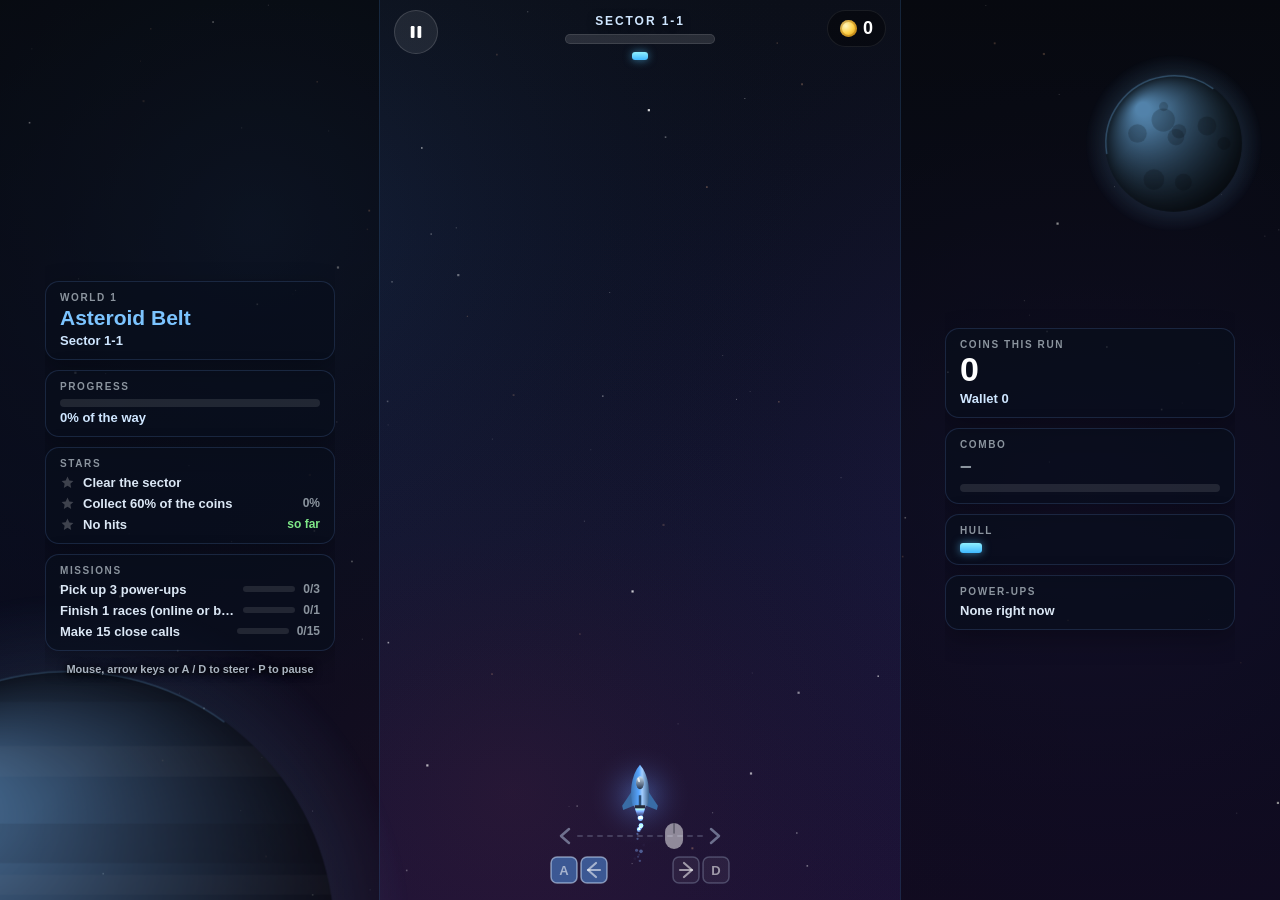
==== commit 5fb18a9b: "Add side panels on wide screens and daily missions - Computers and tablets: the empty space beside t" ====
--- a/index.html
+++ b/index.html
@@ -277,6 +277,53 @@
     }
     .pill:disabled { background: rgba(255,255,255,.08); color: var(--muted); cursor: default; }
     .row { display: flex; gap: 10px; justify-content: center; flex-wrap: wrap; }
+    .row.minirow { gap: 8px; }
+    .pill.mini { height: 40px; padding: 0 14px; background: rgba(255,255,255,.09); box-shadow: inset 0 0 0 1px rgba(255,255,255,.13); }
+    .pill.mini[hidden] { display: none; }
+    .pill.mini svg { width: 17px; height: 17px; fill: none; stroke: currentColor; stroke-width: 2; flex: none; }
+    .pill.mini .badge { padding: 2px 6px; }
+    @media (max-height: 760px) { #menuHint { display: none; } }
+
+    /* ---------- Toasts and missions ---------- */
+    #toast {
+      position: fixed;
+      left: 50%;
+      top: calc(env(safe-area-inset-top) + 92px);
+      transform: translate(-50%, -12px);
+      z-index: 40;
+      pointer-events: none;
+      opacity: 0;
+      transition: opacity .25s, transform .25s;
+      background: linear-gradient(180deg, rgba(28,64,36,.96), rgba(17,40,23,.96));
+      border: 1px solid rgba(126,231,135,.5);
+      color: #d6ffd9;
+      font-size: 14px;
+      font-weight: 800;
+      padding: 9px 16px;
+      border-radius: 999px;
+      box-shadow: 0 8px 24px rgba(0,0,0,.45);
+      white-space: nowrap;
+      max-width: calc(100vw - 32px);
+      overflow: hidden;
+      text-overflow: ellipsis;
+    }
+    #toast.show { opacity: 1; transform: translate(-50%, 0); }
+    .mlist { display: flex; flex-direction: column; gap: 10px; width: min(360px, calc(100vw - 32px)); }
+    .mcard { background: rgba(255,255,255,.06); border: 1px solid rgba(255,255,255,.1); border-radius: 14px; padding: 12px 14px; text-align: left; }
+    .mcard.done { border-color: rgba(126,231,135,.55); background: rgba(63,191,90,.12); }
+    .mcard.claimed { opacity: .55; }
+    .mtop { display: flex; align-items: flex-start; justify-content: space-between; gap: 10px; }
+    .mtop b { font-size: 15px; font-weight: 800; line-height: 1.3; }
+    .mrew { display: inline-flex; align-items: center; gap: 4px; font-weight: 900; color: var(--gold); white-space: nowrap; }
+    .mprog { display: flex; align-items: center; gap: 10px; margin-top: 9px; min-height: 34px; }
+    .mbar2 { flex: 1; height: 8px; border-radius: 8px; background: rgba(255,255,255,.1); overflow: hidden; }
+    .mbar2 i { display: block; height: 100%; border-radius: 8px; background: linear-gradient(90deg, #3fbf5a, #9dff5c); }
+    .mprog em { font-style: normal; font-size: 13px; font-weight: 800; color: var(--muted); font-variant-numeric: tabular-nums; min-width: 44px; text-align: right; }
+    .pill.mclaim { height: 34px; padding: 0 14px; font-size: 13px; }
+    .mclaimed { font-size: 13px; font-weight: 800; color: #7ee787; }
+    .mbonus { display: flex; align-items: center; gap: 8px; font-size: 14px; font-weight: 700; color: var(--muted); }
+    .mbonus svg { width: 18px; height: 18px; fill: var(--gold); flex: none; }
+    .mbonus.got { color: var(--gold); }
 
     .title {
       font-weight: 900;
@@ -843,6 +890,62 @@
     #vsList i { width: 8px; height: 8px; border-radius: 50%; flex: none; }
     #vsList span { overflow: hidden; text-overflow: ellipsis; white-space: nowrap; }
     #vsList .out { opacity: .4; }
+
+    /* ---------- Side panels (wide screens) ----------
+       On a computer the play area is a phone-shaped column; the space beside it shows where
+       the player is and their goals (left), and their ship (right). The HUD's top row moves
+       in to the play area's edges. */
+    .side { display: none; }
+    body.wide .side {
+      position: fixed;
+      top: calc(env(safe-area-inset-top) + 76px);
+      bottom: 18px;
+      width: var(--side-w, 240px);
+      display: flex;
+      flex-direction: column;
+      justify-content: center;
+      gap: 10px;
+      overflow: hidden;
+      pointer-events: none;
+    }
+    body.wide #sideL { left: var(--side-x, 24px); }
+    body.wide #sideR { right: var(--side-x, 24px); }
+    body.wide #hud { left: var(--field-x, 0px); right: var(--field-x, 0px); }
+    body.wide #hud.vs #vsList { display: none; }
+    .sbox {
+      background: rgba(9,14,28,.66);
+      border: 1px solid rgba(120,170,255,.16);
+      border-radius: 14px;
+      padding: 10px 14px 11px;
+      box-shadow: 0 8px 26px rgba(0,0,0,.28);
+    }
+    .sbox[hidden] { display: none; }
+    .sbox small { display: block; font-size: 10px; font-weight: 900; letter-spacing: .16em; color: var(--muted); }
+    .sbox b { display: block; font-size: 21px; font-weight: 900; line-height: 1.2; margin-top: 2px; }
+    .sbox b.num { font-size: 34px; line-height: 1.05; font-variant-numeric: tabular-nums; }
+    .sbox .sub { display: block; font-size: 13px; font-weight: 700; color: #cfe6ff; margin-top: 3px; font-variant-numeric: tabular-nums; }
+    .sbar { height: 8px; border-radius: 8px; background: rgba(255,255,255,.1); overflow: hidden; margin-top: 7px; }
+    .sbar i { display: block; height: 100%; width: 0; border-radius: 8px; background: linear-gradient(90deg, #58a6ff, #7ee0ff); }
+    .sbar.boss i { background: linear-gradient(90deg, #ff7b54, #f85149); }
+    .sbar.combo i { background: linear-gradient(90deg, #ffd34d, #ff6bd6); }
+    .srow { display: flex; align-items: center; gap: 8px; font-size: 13px; font-weight: 700; color: #dbe7f5; margin-top: 6px; }
+    .srow > span:first-of-type { flex: 1; min-width: 0; overflow: hidden; text-overflow: ellipsis; white-space: nowrap; }
+    .srow em { font-style: normal; font-size: 12px; font-weight: 800; color: var(--muted); font-variant-numeric: tabular-nums; }
+    .srow em.ok { color: #7ee787; }
+    .srow em.no { color: #ff8a6a; }
+    .srow svg { width: 15px; height: 15px; flex: none; fill: rgba(255,255,255,.22); }
+    .srow svg.got { fill: var(--gold); filter: drop-shadow(0 0 4px rgba(255,211,77,.6)); }
+    .srow .dot { width: 9px; height: 9px; border-radius: 50%; flex: none; }
+    .srow.out { opacity: .4; }
+    .srow .mbar { flex: 0 0 52px; height: 6px; border-radius: 6px; background: rgba(255,255,255,.1); overflow: hidden; }
+    .srow .mbar i { display: block; height: 100%; border-radius: 6px; background: linear-gradient(90deg, #3fbf5a, #9dff5c); }
+    .scells { display: flex; gap: 4px; margin-top: 7px; flex-wrap: wrap; }
+    .scells .cell { width: 22px; height: 10px; border-radius: 3px; background: rgba(255,255,255,.14); }
+    .scells .cell.on { background: linear-gradient(180deg, #8ff0ff, #3fb8ff); box-shadow: 0 0 8px rgba(88,200,255,.6); }
+    .scells .cell.guard { background: linear-gradient(180deg, #fff3b0, #ffc93d); box-shadow: 0 0 8px rgba(255,211,77,.7); margin-left: 4px; }
+    .scells .cell.atk { width: 18px; }
+    .scells .cell.atk.on { background: linear-gradient(180deg, #ffd08a, #ff7b3d); box-shadow: 0 0 6px rgba(255,140,60,.6); }
+    .skeys { font-size: 11px; font-weight: 700; color: #aab4c0; text-align: center; line-height: 1.5; text-shadow: 0 1px 4px #000, 0 0 10px #000; }
     #vsList .out span { text-decoration: line-through; }
 
     /* Landscape screens: the room's pilots sit beside the room details */
@@ -934,6 +1037,12 @@
       .star-slot svg { width: 28px; height: 28px; }
       .star-slot:nth-child(2) svg { width: 34px; height: 34px; }
       #shipPreview { width: 52px; height: 52px; }
+      .pill.mini { height: 36px; }
+    }
+    /* Phones on their side: the title on one line leaves room for every menu button */
+    @media (orientation: landscape) and (max-height: 480px) {
+      .title span { display: inline; }
+      .title .t1 { margin-right: .28em; }
     }
   </style>
 </head>
@@ -961,9 +1070,25 @@
     </div>
     <div id="coinBox"><i class="coin"></i><span id="coinCount">0</span></div>
     <div id="vsList"></div>
+    <div class="side" id="sideL">
+      <div class="sbox"><small id="sMode"></small><b id="sWorld"></b><span class="sub" id="sWhere"></span></div>
+      <div class="sbox" id="sProgBox"><small id="sProgLabel"></small><div class="sbar" id="sProgBar"><i id="sProg"></i></div><span class="sub" id="sProgTxt"></span></div>
+      <div class="sbox" id="sStarsBox"><small id="sStarsLabel"></small><div id="sStars"></div></div>
+      <div class="sbox" id="sRivalsBox"><small id="sRivalsLabel"></small><div id="sRivals"></div></div>
+      <div class="sbox" id="sMissionsBox" hidden><small id="sMissionsLabel"></small><div id="sMissions"></div></div>
+      <div class="skeys" id="sKeys"></div>
+    </div>
+    <div class="side" id="sideR">
+      <div class="sbox"><small id="sMainLabel"></small><b class="num" id="sMain">0</b><span class="sub" id="sMainSub"></span></div>
+      <div class="sbox"><small id="sComboLabel"></small><b id="sCombo"></b><div class="sbar combo"><i id="sComboBar"></i></div></div>
+      <div class="sbox"><small id="sHullLabel"></small><div class="scells" id="sHull"></div></div>
+      <div class="sbox" id="sAtkBox"><small id="sAtkLabel"></small><div class="scells" id="sAtk"></div></div>
+      <div class="sbox"><small id="sPowerLabel"></small><div id="sPowers"></div></div>
+    </div>
   </div>
 
   <div id="countdown"></div>
+  <div id="toast"></div>
 
   <div id="menu" class="overlay menu"><div class="panel">
     <button class="pill update" id="updateBtn" hidden></button>
@@ -975,6 +1100,10 @@
     <canvas id="menuShip"></canvas>
     <button class="btn big" id="playBtn">PLAY</button>
     <button class="btn vs" id="onlineBtn"><svg viewBox="0 0 24 24"><circle cx="12" cy="12" r="9"/><path d="M3 12h18M12 3c3 3.2 3 14.8 0 18M12 3c-3 3.2-3 14.8 0 18"/></svg>Online race <span class="badge new" id="onlineNew" hidden>NEW</span></button>
+    <div class="row minirow">
+      <button class="pill mini" id="dailyRunBtn" hidden><svg viewBox="0 0 24 24"><rect x="4" y="5.5" width="16" height="14.5" rx="2.5"/><path d="M4 10h16M8.5 3.5v4M15.5 3.5v4"/></svg><span data-t="Daily challenge">Daily challenge</span><span class="badge new" id="dailyRunNew" hidden>!</span></button>
+      <button class="pill mini" id="missionsBtn"><svg viewBox="0 0 24 24"><circle cx="12" cy="12" r="8.5"/><circle cx="12" cy="12" r="4.5"/><circle cx="12" cy="12" r="1" fill="currentColor"/></svg><span data-t="Missions">Missions</span><span class="badge pts" id="missionsBadge" hidden></span></button>
+    </div>
     <div class="row">
       <button class="btn sec" id="hangarBtn">Hangar <span class="badge new" id="hangarNew" hidden>NEW</span></button>
       <button class="btn sec" id="skillsBtn">Skills <span class="badge pts" id="skillsPts" hidden></span></button>
@@ -1019,6 +1148,14 @@
     <button class="btn sec" id="restoreBtn">Restore this code</button>
     <p class="tip" id="backupMsg" hidden></p>
     <button class="btn ghost" id="backupBack">‹ Menu</button>
+  </div></div>
+
+  <div id="missions" class="overlay menu"><div class="panel">
+    <div class="h1" data-t="Missions">Missions</div>
+    <div class="sub" id="msSub"></div>
+    <div class="mlist" id="msList"></div>
+    <div class="mbonus" id="msBonus"></div>
+    <button class="btn ghost" id="msBack"><span data-t="‹ Menu">‹ Menu</span></button>
   </div></div>
 
   <div id="daily" class="overlay"><div class="panel">
@@ -1235,11 +1372,23 @@
     // ---------- Config ----------
     // Shown on the menu and the pause screen. Bump it with every release, together with
     // version.json (the website compares the two to offer a one-tap update).
-    const GAME_VERSION = "2.9.2";
+    const GAME_VERSION = "3.0";
     // A link that opens an ad in a new tab, for the rewards on the game's own website.
     // Empty for now: Monetag's link (removed in 2.9.1) sent players to adult and scam pages.
     // Without a link the reward buttons are hidden on the website; CrazyGames uses its own ads.
     const AD_DIRECT_LINK = "";
+    // ---------- Text ----------
+    // Text the player reads goes through t(): the English text is the key, {name} marks a
+    // value to fill in, and LANGS (further down) holds the other languages.
+    const LANGS = {};
+    let lang = "en";
+    function t(s, v) {
+      const d = LANGS[lang];
+      let out = (d && d[s]) || s;
+      if (v) out = out.replace(/\{(\w+)\}/g, (m, k) => (k in v ? v[k] : m));
+      return out;
+    }
+
     const CONTINUE_SECONDS = 5;
     const FREE_COINS = 40;                  // the free-coins ad's pay at the very start; it grows with progress
     const FREE_COINS_COOLDOWN = 3 * 60 * 1000;
@@ -2034,6 +2183,76 @@
       previewCanvas.width = previewCanvas.height = Math.round(130 * DPR);
       menuShipCanvas.width = menuShipCanvas.height = Math.round(130 * DPR);
       if (state === "skills") layoutTree();
+      layoutSides();
+    }
+
+    // ---------- World art beside the play area (wide screens) ----------
+    // A big planet low on the left and a moon high on the right, in the world's colours.
+    let sideArt = null;
+    function sideBody(r, kind) {
+      const pad = Math.ceil(r * 0.3), size = Math.ceil((r + pad) * 2), c = size / 2, a = palette.accent;
+      const cv = newCanvas(Math.ceil(size * DPR), Math.ceil(size * DPR));
+      const g = cv.getContext("2d");
+      g.setTransform(DPR, 0, 0, DPR, 0, 0);
+      const n = parseInt(a.slice(1), 16), rgba = al => "rgba(" + (n >> 16 & 255) + "," + (n >> 8 & 255) + "," + (n & 255) + "," + al + ")";
+      const halo = g.createRadialGradient(c, c, r * 0.85, c, c, r + pad);
+      halo.addColorStop(0, rgba(0.2));
+      halo.addColorStop(1, rgba(0));
+      g.fillStyle = halo;
+      g.fillRect(0, 0, size, size);
+      const body = g.createRadialGradient(c - r * 0.45, c - r * 0.5, r * 0.1, c, c, r);
+      body.addColorStop(0, mix(a, -0.18));
+      body.addColorStop(0.45, mix(a, -0.5));
+      body.addColorStop(1, mix(a, -0.86));
+      g.fillStyle = body;
+      g.beginPath();
+      g.arc(c, c, r, 0, TAU);
+      g.fill();
+      g.save();
+      g.clip();
+      // Surface detail from a fixed seed (not Math.random, so seeded runs stay repeatable)
+      let s = kind === "moon" ? 7 : 3;
+      const rnd = () => (s = (s * 16807) % 2147483647) / 2147483647;
+      if (kind === "planet") {
+        for (let i = 0; i < 8; i++) {
+          g.fillStyle = i % 2 ? "rgba(255,255,255,.05)" : "rgba(0,0,0,.1)";
+          g.fillRect(c - r, c - r + (i + rnd() * 0.5) * (2 * r / 8), 2 * r, r * (0.07 + rnd() * 0.12));
+        }
+      } else {
+        for (let i = 0; i < 9; i++) {
+          const ang = rnd() * TAU, d = rnd() * r * 0.8;
+          g.fillStyle = "rgba(0,0,0,.2)";
+          g.beginPath();
+          g.arc(c + Math.cos(ang) * d, c + Math.sin(ang) * d, r * (0.06 + rnd() * 0.12), 0, TAU);
+          g.fill();
+        }
+      }
+      const shade = g.createLinearGradient(c - r, c - r, c + r, c + r);
+      shade.addColorStop(0.35, "rgba(0,0,0,0)");
+      shade.addColorStop(1, "rgba(0,0,0,.7)");
+      g.fillStyle = shade;
+      g.fillRect(c - r, c - r, 2 * r, 2 * r);
+      g.restore();
+      g.strokeStyle = rgba(0.4);
+      g.lineWidth = 1.5;
+      g.beginPath();
+      g.arc(c, c, r - 0.75, Math.PI * 0.95, Math.PI * 1.7);
+      g.stroke();
+      return { cv, size };
+    }
+
+    function drawSideArt() {
+      if (!sidesOn) return;
+      const r1 = Math.min(fieldX * 0.7, H * 0.38), r2 = Math.min(fieldX * 0.18, H * 0.1);
+      const key = palette.name + "|" + Math.round(r1) + "|" + Math.round(r2) + "|" + DPR;
+      if (!sideArt || sideArt.key !== key) sideArt = { key, planet: sideBody(r1, "planet"), moon: sideBody(r2, "moon") };
+      const bob = Math.sin(T * 0.15) * 4, p = sideArt.planet, m = sideArt.moon;
+      // The planet peeks in from the bottom corner, mostly below the panels
+      ctx.globalAlpha = 0.6;
+      ctx.drawImage(p.cv, fieldX * 0.18 - p.size / 2, H * 1.04 - p.size / 2 + bob, p.size, p.size);
+      ctx.globalAlpha = 0.8;
+      ctx.drawImage(m.cv, fieldX + fieldW + (W - fieldX - fieldW) * 0.72 - m.size / 2, H * 0.16 - m.size / 2 - bob, m.size, m.size);
+      ctx.globalAlpha = 1;
     }
 
     // ---------- Pre-rendered sprites ----------
@@ -2322,7 +2541,7 @@
     let boss = null;
     let banner = null;
     let midgameBusy = false;
-    const AMBIENT = new Set(["menu", "map", "hangar", "ending", "boot", "daily", "online", "lobby", "backup", "skills"]);
+    const AMBIENT = new Set(["menu", "map", "hangar", "ending", "boot", "daily", "online", "lobby", "backup", "skills", "missions"]);
 
     function newRun(mode, lvl) {
       const hull = maxHull();
@@ -2365,7 +2584,7 @@
     document.querySelectorAll("[data-icon=star]").forEach(el => { el.innerHTML = ICON_STAR; });
 
     const screens = {};
-    ["menu", "map", "hangar", "continue", "adwait", "clear", "fail", "gameover", "ending", "pause", "daily", "online", "lobby", "vsResult", "backup", "skills"].forEach(n => { screens[n] = $(n); });
+    ["menu", "map", "hangar", "continue", "adwait", "clear", "fail", "gameover", "ending", "pause", "daily", "online", "lobby", "vsResult", "backup", "skills", "missions"].forEach(n => { screens[n] = $(n); });
 
     function showScreen(name, readyDelay) {
       const el = screens[name];
@@ -2636,6 +2855,9 @@
       state = "won";
       stateT = 0;
       setGameplay(false);
+      missionAdd("clear");
+      if (!run.damaged) missionAdd("nohit");
+      if (run.lvl && run.lvl.boss) missionAdd("boss");
       run.pu.slow = 0;
       for (const m of meteors) sparks(m.x, m.y, "rgba(" + m.pal.tail + ",1)", 3, 90);
       meteors.length = beams.length = ufos.length = 0;
@@ -3012,6 +3234,9 @@
       const [fw, fi] = frontier();
       $("playBtn").textContent = totalStars() && levelUnlocked(fw, fi) && !cleared(fw + "-" + fi) ? "PLAY " + fw + "-" + fi : "PLAY";
       $("endlessBtn").innerHTML = "Endless" + (best ? " <small>" + best + "</small>" : "");
+      const ready = missionsReady(), mb = $("missionsBadge");
+      mb.hidden = !ready;
+      mb.textContent = ready;
       freeKey = "";
       updateFreeCoins();
     }
@@ -3090,6 +3315,148 @@
       refreshMenu();
       Sound.power();
       coinBurst();
+    }
+
+    // ---------- Toasts ----------
+    // A short note at the top of the screen (a finished mission, an event item...), one at a time
+    const toastEl = $("toast"), toastQueue = [];
+    let toastBusy = false;
+    function toast(text) {
+      toastQueue.push(text);
+      if (!toastBusy) nextToast();
+    }
+    function nextToast() {
+      const text = toastQueue.shift();
+      if (text === undefined) { toastBusy = false; return; }
+      toastBusy = true;
+      toastEl.textContent = text;
+      toastEl.classList.add("show");
+      setTimeout(() => {
+        toastEl.classList.remove("show");
+        setTimeout(nextToast, 300);
+      }, 2600);
+    }
+
+    // ---------- Missions ----------
+    // Three small goals a day that pay coins. They're picked from the date (so everyone gets
+    // the same kinds of goals on the same day), sized to how far the player has got, and
+    // refresh at midnight on the player's own clock. Finishing all three adds a star guard.
+    const MISSIONS = [
+      { id: "close", text: "Make {n} close calls", n: [15, 25, 40] },
+      { id: "combo", text: "Reach a x{n} combo", n: [4, 6, 8], best: true },
+      { id: "coins", text: "Pick up {n} coins", n: [60, 120, 200] },
+      { id: "clear", text: "Clear {n} sectors", n: [2, 3, 4] },
+      { id: "nohit", text: "Clear a sector without a hit", n: [1, 1, 1] },
+      { id: "power", text: "Pick up {n} power-ups", n: [3, 5, 8] },
+      { id: "blast", text: "Clear the screen with a Blast", n: [1, 1, 1] },
+      { id: "endless", text: "Last {n} seconds in one Endless run", n: [45, 75, 110], best: true },
+      { id: "race", text: "Finish {n} races (online or bots)", n: [1, 2, 3] },
+      { id: "win", text: "Win a race", n: [1, 1, 1] },
+      { id: "boss", text: "Beat a boss", n: [1, 1, 1], need: () => bossBeaten(1) },
+      { id: "daily", text: "Play today's daily challenge", n: [1, 1, 1], need: () => dailyChallengeOn }
+    ];
+    let dailyChallengeOn = false;      // set once the daily challenge is set up
+    const MISSION_BY_ID = {};
+    MISSIONS.forEach(m => { MISSION_BY_ID[m.id] = m; });
+    let missions = null, missionSaveT = 0;
+
+    const clearedSectors = () => { let n = 0; for (const id in levelStars) if (levelStars[id] & 1) n++; return n; };
+    const missionText = m => t(MISSION_BY_ID[m.id].text, { n: m.n });
+
+    function pickMissions(day) {
+      const R = mulberry32(parseInt(hash36("missions-" + day), 36) >>> 0);
+      const cleared = clearedSectors(), tier = cleared < 8 ? 0 : cleared < 24 ? 1 : 2;
+      const coins = Math.round((20 + 4 * cleared + totalStars()) / 10) * 10;
+      const pool = MISSIONS.filter(m => !m.need || m.need());
+      const list = [];
+      while (list.length < 3 && pool.length) {
+        const m = pool.splice(Math.floor(R() * pool.length), 1)[0];
+        list.push({ id: m.id, n: m.n[tier], p: 0, coins, claimed: false });
+      }
+      return list;
+    }
+
+    // Today's missions, made fresh after midnight
+    function missionsNow() {
+      const today = dayKey(new Date());
+      if (missions && missions.day === today) return missions;
+      const s = store.get("meteorMissions", null);
+      const ok = s && s.day === today && Array.isArray(s.list) && s.list.length === 3 &&
+        s.list.every(m => m && MISSION_BY_ID[m.id] && Number.isFinite(m.n) && m.n > 0);
+      if (ok) {
+        missions = { day: today, bonus: !!s.bonus, list: s.list.map(m => ({ id: m.id, n: Math.floor(m.n), p: clamp(Math.floor(Number(m.p) || 0), 0, Math.floor(m.n)),
+          coins: clamp(Math.floor(Number(m.coins) || 0), 0, 5000), claimed: !!m.claimed })) };
+      } else {
+        missions = { day: today, bonus: false, list: pickMissions(today) };
+        store.set("meteorMissions", missions);
+      }
+      return missions;
+    }
+
+    function saveMissionsSoon() {
+      if (missionSaveT) return;
+      missionSaveT = setTimeout(() => { missionSaveT = 0; store.set("meteorMissions", missions); }, 1500);
+    }
+
+    // Progress: add counts up, best keeps the highest value reached
+    function missionAdd(id, k) { missionStep(id, m => m.p + (k || 1)); }
+    function missionBest(id, v) { missionStep(id, m => Math.max(m.p, v)); }
+    function missionStep(id, f) {
+      const ms = missionsNow();
+      for (const m of ms.list) {
+        if (m.id !== id || m.claimed || m.p >= m.n) continue;
+        const p = Math.min(m.n, Math.floor(f(m)));
+        if (p === m.p) continue;
+        m.p = p;
+        saveMissionsSoon();
+        if (p >= m.n) {
+          toast(t("Mission complete: {text}", { text: missionText(m) }));
+          Sound.power();
+        }
+      }
+    }
+
+    const missionsReady = () => missionsNow().list.filter(m => m.p >= m.n && !m.claimed).length;
+
+    function showMissions() {
+      enterBreak("missions");
+      renderMissions();
+      showScreen("missions", 200);
+    }
+
+    function renderMissions() {
+      const ms = missionsNow();
+      const now = new Date(), next = new Date(now.getFullYear(), now.getMonth(), now.getDate() + 1);
+      const mins = Math.max(1, Math.ceil((next - now) / 60000));
+      $("msSub").textContent = t("New missions in {h} h {m} min", { h: Math.floor(mins / 60), m: mins % 60 });
+      $("msList").innerHTML = ms.list.map((m, i) => {
+        const done = m.p >= m.n;
+        return '<div class="mcard' + (m.claimed ? " claimed" : done ? " done" : "") + '"><div class="mtop"><b>' + esc(missionText(m)) +
+          '</b><span class="mrew"><i class="coin"></i>' + m.coins + '</span></div><div class="mprog"><div class="mbar2"><i style="width:' +
+          Math.round(m.p / m.n * 100) + '%"></i></div><em>' + m.p + "/" + m.n + "</em>" +
+          (m.claimed ? '<span class="mclaimed">' + esc(t("Claimed")) + "</span>" : '<button class="pill mclaim" data-claim="' + i + '"' + (done ? "" : " disabled") + ">" + esc(t("Claim")) + "</button>") +
+          "</div></div>";
+      }).join("");
+      const all = ms.list.every(m => m.claimed);
+      $("msBonus").innerHTML = ICON_GUARD + "<span>" + esc(ms.bonus ? t("All done! Star guard added.") : all ? "" : t("Finish all three for a free star guard")) + "</span>";
+      $("msBonus").classList.toggle("got", ms.bonus);
+    }
+
+    function claimMission(i) {
+      const ms = missionsNow(), m = ms.list[i];
+      if (!m || m.claimed || m.p < m.n) return;
+      m.claimed = true;
+      wallet += m.coins;
+      if (!ms.bonus && ms.list.every(x => x.claimed)) {
+        ms.bonus = true;
+        if (guards < GUARD_MAX) { guards++; saveGuards(); }
+        else wallet += m.coins;
+      }
+      saveWallet();
+      store.set("meteorMissions", ms);
+      Sound.power();
+      coinBurst();
+      renderMissions();
     }
 
     // ---------- Version and updates ----------
@@ -3567,6 +3934,12 @@
     // A fresh address skips any cached copy of the old page; the progress stays where it is
     on("updateBtn", () => { location.replace(location.pathname + "?v=" + encodeURIComponent(newVersion)); });
     on("backupBtn", () => { Sound.click(); showBackup(); });
+    on("missionsBtn", () => { Sound.click(); showMissions(); });
+    on("msBack", () => { Sound.click(); showMenu(); });
+    $("msList").addEventListener("click", e => {
+      const b = e.target.closest("[data-claim]");
+      if (b && !b.disabled && state === "missions") claimMission(Number(b.dataset.claim));
+    });
     on("skillsBtn", () => { Sound.click(); showSkills("menu"); });
     on("mapSkills", () => { Sound.click(); showSkills("map"); });
     on("skillsBack", () => { Sound.click(); if (skillsFrom === "map") showMap(viewWorld); else showMenu(); });
@@ -4100,6 +4473,7 @@
 
     function collectCoin(c) {
       run.coinsPicked++;
+      missionAdd("coins");
       if (run.mode === "endless") run.score += 5;
       else if (run.mode === "versus") Vs.charge(0.2);
       addPickupCoins(1);
@@ -4140,7 +4514,8 @@
 
     function collectPower(p) {
       const def = POWERUPS[p.type];
-      if (p.type === "blast") { blast(); return; }
+      missionAdd("power");
+      if (p.type === "blast") { missionAdd("blast"); blast(); return; }
       run.pu[p.type] = def.duration * powerMult();
       if (p.type === "shield") run.shieldHits = skill("a3") ? 2 : 1;   // Double Shield
       Sound.power();
@@ -4228,6 +4603,8 @@
       run.combo = T - run.comboAt < chainTime ? Math.min(run.combo + 1, cap) : 1;
       run.comboAt = T;
       const c = run.combo;
+      missionAdd("close");
+      missionBest("combo", c);
       Sound.nearMiss(c);
       const color = c >= 11 ? "#ff8a5c" : c >= 6 ? "#ff6bd6" : c >= 3 ? "#ffd34d" : "#7ee0ff";
       const x = player.x + (m.x < player.x ? 36 : -36), size = 16 + Math.min(c - 1, 8) * 1.5;
@@ -4304,6 +4681,7 @@
       } else {
         run.time += dt;
         run.score += dt * 10;
+        if (Math.floor(run.time) !== Math.floor(run.time - dt)) missionBest("endless", Math.floor(run.time));
         // Endless mode tours the worlds as it gets harder
         const stage = clamp(1 + Math.floor(run.time / 50), 1, WORLDS.length);
         if (WORLDS[stage - 1] !== palette) {
@@ -4567,6 +4945,124 @@
         if (s !== shownScore) { shownScore = s; scoreEl.textContent = s; }
       }
     }
+
+    // ---------- Side panels (wide screens) ----------
+    // Beside the play area on a computer: where the player is and their goals on the left,
+    // their ship on the right. Gameplay is the same with or without them.
+    const sideEl = {};
+    ["sMode", "sWorld", "sWhere", "sProgBox", "sProgLabel", "sProgBar", "sProg", "sProgTxt", "sStarsBox", "sStarsLabel", "sStars",
+      "sRivalsBox", "sRivalsLabel", "sRivals", "sMissionsBox", "sMissionsLabel", "sMissions", "sKeys",
+      "sMainLabel", "sMain", "sMainSub", "sComboLabel", "sCombo", "sComboBar", "sHullLabel", "sHull", "sAtkBox", "sAtkLabel", "sAtk",
+      "sPowerLabel", "sPowers"].forEach(id => { sideEl[id] = $(id); });
+    let sidesOn = false, sideT = 0;
+    const sideHtml = {};
+    function setText(el, v) { if (el.textContent !== v) el.textContent = v; }
+    function setHtml(key, el, html) { if (sideHtml[key] !== html) { sideHtml[key] = html; el.innerHTML = html; } }
+    const esc = s => String(s).replace(/[&<>"']/g, c => ({ "&": "&amp;", "<": "&lt;", ">": "&gt;", '"': "&quot;", "'": "&#39;" }[c]));
+    const mmss = s => { s = Math.max(0, Math.floor(s)); return Math.floor(s / 60) + ":" + String(s % 60).padStart(2, "0"); };
+
+    function layoutSides() {
+      sidesOn = fieldX >= 210;
+      document.body.classList.toggle("wide", sidesOn);
+      if (!sidesOn) return;
+      const w = Math.round(clamp(fieldX - 56, 200, 290));
+      const st = document.documentElement.style;
+      st.setProperty("--side-w", w + "px");
+      st.setProperty("--side-x", Math.round((fieldX - w) / 2) + "px");
+      st.setProperty("--field-x", Math.round(fieldX) + "px");
+      sideT = 0;
+    }
+
+    function updateSides(dt) {
+      if (!sidesOn || !hud.classList.contains("show")) return;
+      sideT -= dt;
+      if (sideT > 0) return;
+      sideT = 0.1;
+      const e = sideEl, mode = run.mode, lvl = run.lvl;
+      const race = mode === "versus" ? Vs.sideInfo() : null;
+      // Left: where the player is
+      const world = mode === "level" ? WORLDS[lvl.w - 1] : palette;
+      setText(e.sMode, mode === "level" ? t("WORLD {n}", { n: lvl.w }) : race ? race.title : t("ENDLESS"));
+      setText(e.sWorld, t(world.name));
+      e.sWorld.style.color = world.accent;
+      setText(e.sWhere, mode === "level" ? (lvl.boss ? t("Boss: {name}", { name: t(world.boss) }) : t("Sector {id}", { id: lvl.id }))
+        : race ? race.where : t("Time {t}", { t: mmss(run.time) }));
+      // Progress through the sector, or the boss's time left
+      e.sProgBox.hidden = mode !== "level";
+      if (mode === "level") {
+        const p = clamp(run.elapsed / lvl.duration, 0, 1);
+        setText(e.sProgLabel, lvl.boss ? t("BOSS") : t("PROGRESS"));
+        e.sProgBar.classList.toggle("boss", !!lvl.boss);
+        e.sProg.style.width = Math.round((lvl.boss ? 1 - p : p) * 100) + "%";
+        setText(e.sProgTxt, lvl.boss ? t("Hold on for {s} s", { s: Math.ceil(lvl.duration * (1 - p)) }) : t("{p}% of the way", { p: Math.floor(p * 100) }));
+      }
+      // The sector's three stars: earned before (gold), or how this run is going
+      e.sStarsBox.hidden = mode !== "level";
+      if (mode === "level") {
+        setText(e.sStarsLabel, t("STARS"));
+        const had = starsOf(lvl.id);
+        const ratio = run.coinsSpawned ? run.coinsPicked / run.coinsSpawned : 0;
+        const row = (got, label, note, cls) => '<div class="srow">' + ICON_STAR.replace("<svg", '<svg class="' + (got ? "got" : "") + '"') +
+          "<span>" + esc(label) + "</span><em" + (cls ? ' class="' + cls + '"' : "") + ">" + esc(note) + "</em></div>";
+        setHtml("stars", e.sStars,
+          row(had & 1, t("Clear the sector"), had & 1 ? t("got") : "") +
+          row(had & 2, t("Collect {p}% of the coins", { p: Math.round(COIN_STAR_SHARE * 100) }), had & 2 ? t("got") : Math.floor(ratio * 100) + "%", had & 2 ? "" : ratio >= COIN_STAR_SHARE ? "ok" : "") +
+          row(had & 4, t("No hits"), had & 4 ? t("got") : run.damaged ? t("hit") : t("so far"), had & 4 ? "" : run.damaged ? "no" : "ok"));
+      }
+      // Pilots in a race
+      e.sRivalsBox.hidden = !race || race.racers.length < 2;
+      if (race && race.racers.length >= 2) {
+        setText(e.sRivalsLabel, t("PILOTS"));
+        setHtml("rivals", e.sRivals, race.racers.map(r => '<div class="srow' + (r.alive ? "" : " out") + '"><i class="dot" style="background:' + r.color + '"></i><span>' +
+          esc(r.me ? t("You") : r.name) + "</span><em>" + esc(r.alive ? t("flying") : t("out")) + "</em></div>").join(""));
+      }
+      // Today's missions
+      const ms = missionsNow();
+      e.sMissionsBox.hidden = false;
+      setText(e.sMissionsLabel, t("MISSIONS"));
+      setHtml("missions", e.sMissions, ms.list.map(m => {
+        const done = m.p >= m.n;
+        return '<div class="srow' + (m.claimed ? " out" : "") + '"><span>' + esc(missionText(m)) + '</span><span class="mbar"><i style="width:' +
+          Math.round(m.p / m.n * 100) + '%"></i></span><em' + (done ? ' class="ok"' : "") + ">" + (done ? "✓" : m.p + "/" + m.n) + "</em></div>";
+      }).join(""));
+      setText(e.sKeys, isCoarse ? t("Drag to steer") : t("Mouse, arrow keys or A / D to steer · P to pause"));
+      // Right: the ship
+      if (mode === "endless") {
+        setText(e.sMainLabel, t("SCORE"));
+        setText(e.sMain, String(Math.floor(run.score)));
+        setText(e.sMainSub, t("Best {n}", { n: Math.max(best, Math.floor(run.score)) }));
+      } else if (race) {
+        setText(e.sMainLabel, t("TIME"));
+        setText(e.sMain, mmss(race.time));
+        setText(e.sMainSub, race.sub);
+      } else {
+        setText(e.sMainLabel, t("COINS THIS RUN"));
+        setText(e.sMain, String(run.coins));
+        setText(e.sMainSub, t("Wallet {n}", { n: wallet }));
+      }
+      const chain = COMBO_WINDOW + (skill("r2") ? 1 : 0), since = T - run.comboAt;
+      const live = run.combo >= 2 && since < chain;
+      setText(e.sComboLabel, t("COMBO"));
+      setText(e.sCombo, live ? "x" + run.combo : "–");
+      e.sCombo.style.color = !live ? "var(--muted)" : run.combo >= 11 ? "#ff8a5c" : run.combo >= 6 ? "#ff6bd6" : run.combo >= 3 ? "#ffd34d" : "#7ee0ff";
+      e.sComboBar.style.width = live ? Math.round((1 - since / chain) * 100) + "%" : "0%";
+      setText(e.sHullLabel, t("HULL"));
+      setHtml("hull", e.sHull, Array.from({ length: run.maxHull }, (_, i) => '<i class="cell' + (i < run.hull ? " on" : "") + '"></i>').join("") +
+        (run.guard ? '<i class="cell guard"></i>' : ""));
+      e.sAtkBox.hidden = !race || !race.attacks;
+      if (race && race.attacks) {
+        setText(e.sAtkLabel, t("ATTACK"));
+        setHtml("atk", e.sAtk, Array.from({ length: race.chargeMax }, (_, i) => '<i class="cell atk' + (i < race.charge ? " on" : "") + '"></i>').join(""));
+      }
+      setText(e.sPowerLabel, t("POWER-UPS"));
+      const active = Object.keys(POWERUPS).filter(k => run.pu[k] > 0);
+      setHtml("powers", e.sPowers, active.length ? active.map(k => {
+        const f = clamp(run.pu[k] / (POWERUPS[k].duration * powerMult()), 0, 1);
+        return '<div class="srow"><i class="dot" style="background:' + POWERUPS[k].color + '"></i><span>' + esc(t(POWER_NAMES[k])) +
+          '</span><span class="mbar"><i style="width:' + Math.round(f * 100) + "%;background:" + POWERUPS[k].color + '"></i></span></div>';
+      }).join("") : '<div class="srow"><span>' + esc(t("None right now")) + "</span></div>");
+    }
+    const POWER_NAMES = { shield: "Shield", magnet: "Magnet", slow: "Slow-mo", blast: "Blast" };
 
     function update(dt) {
       T += dt;
@@ -5947,6 +6443,10 @@
         // Coins for the podium, more in a bigger race
         const bonus = n < 2 ? 0 : place === 1 ? 15 + 15 * (n - 1) : place === 2 && n >= 3 ? 20 : place === 3 && n >= 4 ? 10 : 0;
         grantCoins(bonus);
+        if (n > 1) {
+          missionAdd("race");
+          if (place === 1) missionAdd("win");
+        }
         const st = stats();
         if (kind === "bots") { if (place === 1) st.botWins++; }
         else { st.races++; if (place === 1) st.wins++; }
@@ -6139,6 +6639,22 @@
           listDirty = false;
           renderList();
         }
+      }
+
+      // What the side panels show during a race
+      function sideInfo() {
+        const r = race;
+        const alive = r ? r.racers.filter(x => x.alive).length : 0, total = r ? r.racers.length : 0;
+        return {
+          title: kind === "bots" ? t("BOT RACE") : kind === "daily" ? t("DAILY CHALLENGE") : t("ONLINE RACE"),
+          where: total > 1 ? t("{n} of {total} still flying", { n: alive, total }) : t("Today's storm"),
+          time: r ? Math.max(0, r.ended ? r.endT : r.simT) : 0,
+          sub: r && r.overtime ? t("Overtime: the storm keeps growing") : "",
+          racers: r ? r.racers.map(x => ({ name: x.name, color: COLORS[x.slot], alive: x.alive, me: x.slot === me })) : [],
+          attacks: total > 1,
+          charge: Math.min(CHARGE, Math.floor(run.charge || 0)),
+          chargeMax: CHARGE
+        };
       }
 
       function renderList() {
@@ -6402,7 +6918,7 @@
         racing: () => !!race && run.mode === "versus" && (state === "vsStart" || state === "playing" || state === "dying" || state === "vsSpec"),
         duel: () => !!race && !race.ended && run.mode === "versus" && race.racers.length > 2 && race.racers.filter(r => r.alive).length === 2,
         me: () => me,
-        update: tick, draw, hud: hudTick, eliminated, afterDeath: watch, blast: raceBlast, charge: addCharge,
+        update: tick, draw, hud: hudTick, sideInfo, eliminated, afterDeath: watch, blast: raceBlast, charge: addCharge,
         raceMenu, leave, enterKey, onVisibility, inviteCode, joinInvite, instant, setCrazyUser,
         open: () => showOnline(), create: createRoom
       };
@@ -7210,6 +7726,7 @@
         ctx.fillRect(fieldX - 1, 0, 1, H);
         ctx.fillRect(fieldX + fieldW, 0, 1, H);
       }
+      drawSideArt();
     }
 
     function renderShipPreview(g, cv, sk, isOwned, tr) {
@@ -7248,6 +7765,7 @@
       if (dt > 0.05) dt = 0.05;      // time-based, so 60Hz and 120Hz screens play at the same speed
       update(dt);
       render();
+      updateSides(dt);
       if (state === "hangar") renderShipPreview(pctx, previewCanvas, SHIPS[viewSkin], owned.includes(viewSkin), TRAILS[viewTrail]);
       else if (state === "menu") renderShipPreview(mctx, menuShipCanvas, skin(), true, trail());
     }
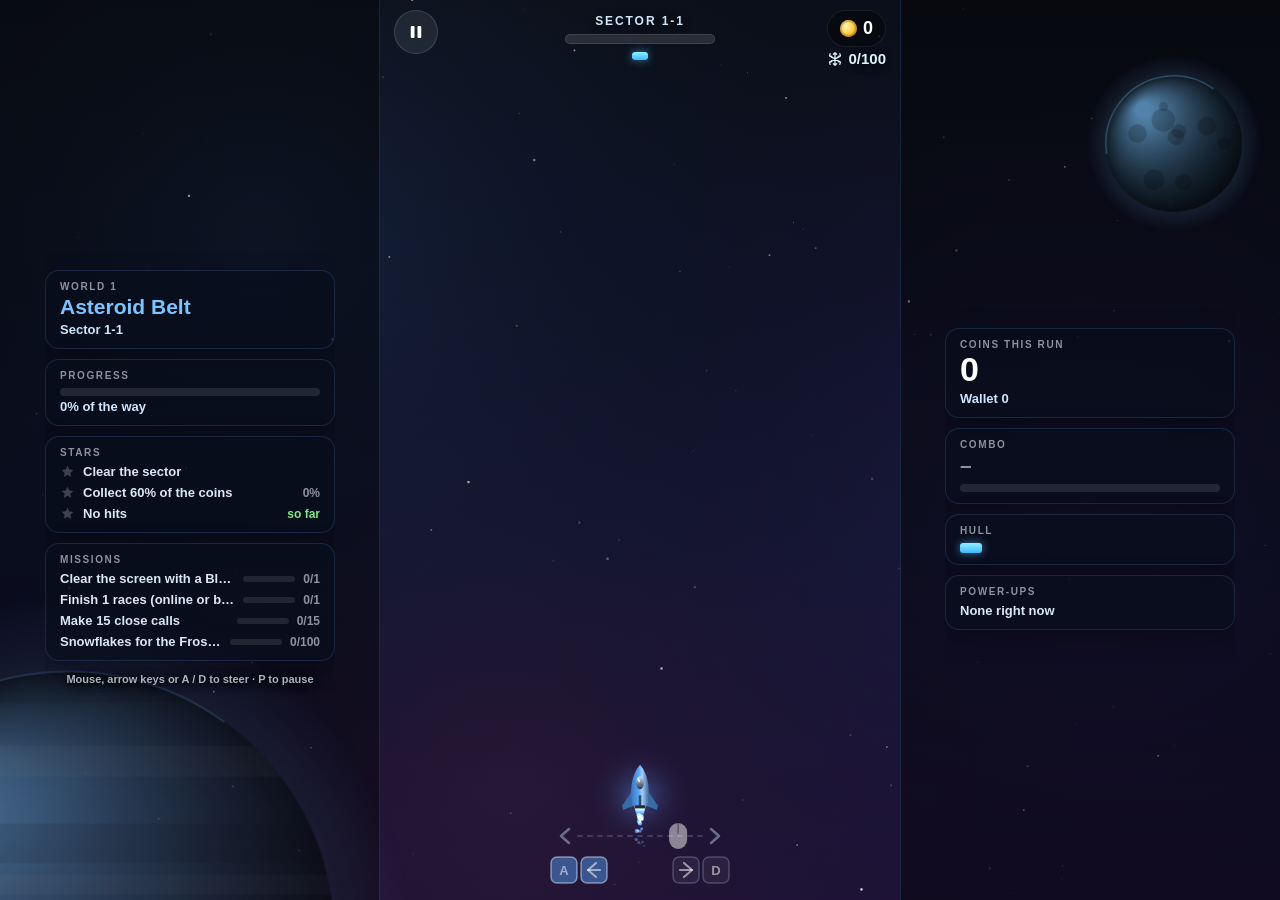
==== commit 7b11b3fd: "Add the daily challenge and a December winter event - Daily challenge: one storm a day for everyone " ====
--- a/index.html
+++ b/index.html
@@ -324,6 +324,50 @@
     .mbonus { display: flex; align-items: center; gap: 8px; font-size: 14px; font-weight: 700; color: var(--muted); }
     .mbonus svg { width: 18px; height: 18px; fill: var(--gold); flex: none; }
     .mbonus.got { color: var(--gold); }
+
+    /* ---------- Daily challenge results ---------- */
+    #dailyResult { background: rgba(7,10,20,.88); }
+    .kicker { font-size: 12px; font-weight: 900; letter-spacing: .18em; color: #c8a6ff; }
+    #drTitle.gold { color: var(--gold); text-shadow: 0 6px 28px rgba(255,211,77,.45); }
+    .drtime { font-size: 64px; font-weight: 900; line-height: 1; font-variant-numeric: tabular-nums; text-shadow: 0 6px 28px rgba(0,0,0,.6); }
+    .drstats { display: flex; gap: 8px; flex-wrap: wrap; justify-content: center; }
+    .drstats span { display: inline-flex; align-items: center; gap: 4px; font-size: 13px; font-weight: 800; padding: 5px 11px; border-radius: 999px;
+      background: rgba(255,255,255,.07); border: 1px solid rgba(255,255,255,.1); }
+    #hud.daily #atkRow { display: none !important; }
+
+    /* ---------- Winter event ---------- */
+    .ico-flake { display: inline-flex; }
+    .ico-flake svg { width: 17px; height: 17px; }
+    .pill.mini .short { display: none; }
+    @media (max-width: 420px) {
+      .pill.mini .long { display: none; }
+      .pill.mini .short { display: inline; }
+      .row.minirow { gap: 6px; }
+      .pill.mini { padding: 0 11px; gap: 6px; }
+    }
+    .pill.mini.winter { color: #eaf7ff; background: linear-gradient(180deg, rgba(120,190,255,.3), rgba(80,140,230,.22)); box-shadow: inset 0 0 0 1px rgba(190,230,255,.38); }
+    #flakeBox {
+      position: absolute;
+      right: 14px;
+      top: calc(env(safe-area-inset-top) + 50px);
+      display: flex;
+      align-items: center;
+      gap: 5px;
+      font-size: 15px;
+      font-weight: 900;
+      color: #dff3ff;
+      text-shadow: 0 2px 8px rgba(0,0,0,.7);
+      font-variant-numeric: tabular-nums;
+    }
+    #flakeBox[hidden] { display: none; }
+    #flakeBox svg { width: 16px; height: 16px; }
+    .kicker.frosty { color: #a9dcff; }
+    #winterShip { width: 110px; height: 110px; }
+    .wprog { display: flex; align-items: center; gap: 12px; width: min(300px, calc(100vw - 48px)); }
+    .wprog .mbar2 i { background: linear-gradient(90deg, #8fd3ff, #e8f7ff); }
+    .wprog b { font-size: 15px; font-weight: 900; white-space: nowrap; font-variant-numeric: tabular-nums; }
+    @media (max-height: 480px) { #winterShip { display: none; } }
+    @media (max-height: 480px) { .drtime { font-size: 44px; } }
 
     .title {
       font-weight: 900;
@@ -1069,6 +1113,7 @@
       <div id="atkRow"></div>
     </div>
     <div id="coinBox"><i class="coin"></i><span id="coinCount">0</span></div>
+    <div id="flakeBox" hidden><span class="ico-flake" id="flakeIco"></span><span id="flakeCount">0</span></div>
     <div id="vsList"></div>
     <div class="side" id="sideL">
       <div class="sbox"><small id="sMode"></small><b id="sWorld"></b><span class="sub" id="sWhere"></span></div>
@@ -1101,7 +1146,8 @@
     <button class="btn big" id="playBtn">PLAY</button>
     <button class="btn vs" id="onlineBtn"><svg viewBox="0 0 24 24"><circle cx="12" cy="12" r="9"/><path d="M3 12h18M12 3c3 3.2 3 14.8 0 18M12 3c-3 3.2-3 14.8 0 18"/></svg>Online race <span class="badge new" id="onlineNew" hidden>NEW</span></button>
     <div class="row minirow">
-      <button class="pill mini" id="dailyRunBtn" hidden><svg viewBox="0 0 24 24"><rect x="4" y="5.5" width="16" height="14.5" rx="2.5"/><path d="M4 10h16M8.5 3.5v4M15.5 3.5v4"/></svg><span data-t="Daily challenge">Daily challenge</span><span class="badge new" id="dailyRunNew" hidden>!</span></button>
+      <button class="pill mini" id="dailyRunBtn" hidden><svg viewBox="0 0 24 24"><rect x="4" y="5.5" width="16" height="14.5" rx="2.5"/><path d="M4 10h16M8.5 3.5v4M15.5 3.5v4"/></svg><span class="long" data-t="Daily challenge">Daily challenge</span><span class="short" data-t="Daily">Daily</span><span class="badge new" id="dailyRunNew" hidden>!</span></button>
+      <button class="pill mini winter" id="winterBtn" hidden><span class="ico-flake" id="winterIco"></span><span id="winterTxt"></span></button>
       <button class="pill mini" id="missionsBtn"><svg viewBox="0 0 24 24"><circle cx="12" cy="12" r="8.5"/><circle cx="12" cy="12" r="4.5"/><circle cx="12" cy="12" r="1" fill="currentColor"/></svg><span data-t="Missions">Missions</span><span class="badge pts" id="missionsBadge" hidden></span></button>
     </div>
     <div class="row">
@@ -1156,6 +1202,30 @@
     <div class="mlist" id="msList"></div>
     <div class="mbonus" id="msBonus"></div>
     <button class="btn ghost" id="msBack"><span data-t="‹ Menu">‹ Menu</span></button>
+  </div></div>
+
+  <div id="winter" class="overlay menu"><div class="panel">
+    <small class="kicker frosty" data-t="WINTER EVENT · DECEMBER ONLY">WINTER EVENT · DECEMBER ONLY</small>
+    <div class="h1" data-t="Frost trail">Frost trail</div>
+    <canvas id="winterShip"></canvas>
+    <div class="sub" id="wSub"></div>
+    <div class="wprog"><div class="mbar2"><i id="wBar"></i></div><b id="wCount"></b></div>
+    <button class="btn big" id="wPlay"><span data-t="Play">Play</span></button>
+    <button class="btn ghost" id="wBack"><span data-t="‹ Menu">‹ Menu</span></button>
+  </div></div>
+
+  <div id="dailyResult" class="overlay"><div class="panel">
+    <small class="kicker" id="drKicker"></small>
+    <div class="h1" id="drTitle"></div>
+    <div class="drtime" id="drTime"></div>
+    <div class="sub" id="drSub"></div>
+    <div class="drstats" id="drStats"></div>
+    <button class="btn big gold" id="drAgain"><span data-t="Try again">Try again</span></button>
+    <div class="row">
+      <button class="btn sec" id="drShare"><span data-t="Share">Share</span></button>
+      <button class="btn ghost" id="drMenu"><span data-t="Menu">Menu</span></button>
+    </div>
+    <p class="tip" id="drMsg" hidden></p>
   </div></div>
 
   <div id="daily" class="overlay"><div class="panel">
@@ -1372,7 +1442,7 @@
     // ---------- Config ----------
     // Shown on the menu and the pause screen. Bump it with every release, together with
     // version.json (the website compares the two to offer a one-tap update).
-    const GAME_VERSION = "3.0";
+    const GAME_VERSION = "3.1";
     // A link that opens an ad in a new tab, for the rewards on the game's own website.
     // Empty for now: Monetag's link (removed in 2.9.1) sent players to adult and scam pages.
     // Without a link the reward buttons are hidden on the website; CrazyGames uses its own ads.
@@ -1416,6 +1486,7 @@
     const ICON_MAGNET = '<svg viewBox="0 0 24 24"><path d="M5 3h5v8a2 2 0 0 0 4 0V3h5v8a7 7 0 0 1-14 0z"/></svg>';
     const ICON_POWER = '<svg viewBox="0 0 24 24"><path d="M13.5 2L4 14h6.5l-1 8L19 10h-6.5z"/></svg>';
     const ICON_SHIELD = '<svg viewBox="0 0 24 24"><path d="M12 2l8 3.5v6c0 5-3.4 8.6-8 10.5-4.6-1.9-8-5.5-8-10.5v-6z"/></svg>';
+    const ICON_FLAKE = '<svg viewBox="0 0 24 24"><path d="M12 2.5v19M3.8 7.25l16.4 9.5M3.8 16.75l16.4-9.5M12 2.5 9.6 4.9M12 2.5l2.4 2.4M12 21.5l-2.4-2.4M12 21.5l2.4-2.4M3.8 7.25l3.3.9M3.8 7.25l.9-3.3M20.2 16.75l-3.3-.9M20.2 16.75l-.9 3.3M3.8 16.75l.9 3.3M3.8 16.75l3.3-.9M20.2 7.25l-.9-3.3M20.2 7.25l-3.3.9" fill="none" stroke="currentColor" stroke-width="1.9" stroke-linecap="round"/></svg>';
     const ICON_GUARD = '<svg viewBox="0 0 24 24"><path fill-rule="evenodd" d="M12 2l8 3.5v6c0 5-3.4 8.6-8 10.5-4.6-1.9-8-5.5-8-10.5v-6zM12 7l1.29 3.22 3.47.23-2.67 2.23.85 3.37L12 14.2l-2.94 1.85.85-3.37-2.67-2.23 3.47-.23z"/></svg>';
 
     const SHIPS = [
@@ -1438,7 +1509,9 @@
       { name: "Neon",     price: 6000,  colors: ["#ff5ad1", "#a46bff", "#4fd6ff"] },
       { name: "Rainbow",  price: 9000,  rainbow: true },
       { name: "Gold",     price: 15000, colors: ["#fff6c2", "#ffd34d", "#e0a210"], sparkle: true },
-      { name: "Stardust", price: 0, stars: 144, colors: ["#ffffff", "#ffd3f0", "#a8d8ff", "#ffe9a6"], sparkle: true }
+      { name: "Stardust", price: 0, stars: 144, colors: ["#ffffff", "#ffd3f0", "#a8d8ff", "#ffe9a6"], sparkle: true },
+      // Earned in the December winter event (snowflakes), never sold
+      { name: "Frost", price: 0, event: "winter", colors: ["#ffffff", "#e3f5ff", "#a9e1ff", "#c9c2ff"], sparkle: true }
     ];
 
     const POWERUPS = {
@@ -2085,6 +2158,8 @@
     const pctx = previewCanvas.getContext("2d");
     const menuShipCanvas = $("menuShip");
     const mctx = menuShipCanvas.getContext("2d");
+    const winterCanvas = $("winterShip");
+    const wctx = winterCanvas.getContext("2d");
     const safeProbe = $("safeProbe");
 
     // Cached drawings (background, meteors, coins, glows) live in canvases kept in
@@ -2182,6 +2257,7 @@
       buildBackground();
       previewCanvas.width = previewCanvas.height = Math.round(130 * DPR);
       menuShipCanvas.width = menuShipCanvas.height = Math.round(130 * DPR);
+      winterCanvas.width = winterCanvas.height = Math.round(130 * DPR);
       if (state === "skills") layoutTree();
       layoutSides();
     }
@@ -2541,7 +2617,7 @@
     let boss = null;
     let banner = null;
     let midgameBusy = false;
-    const AMBIENT = new Set(["menu", "map", "hangar", "ending", "boot", "daily", "online", "lobby", "backup", "skills", "missions"]);
+    const AMBIENT = new Set(["menu", "map", "hangar", "ending", "boot", "daily", "online", "lobby", "backup", "skills", "missions", "winter"]);
 
     function newRun(mode, lvl) {
       const hull = maxHull();
@@ -2584,7 +2660,7 @@
     document.querySelectorAll("[data-icon=star]").forEach(el => { el.innerHTML = ICON_STAR; });
 
     const screens = {};
-    ["menu", "map", "hangar", "continue", "adwait", "clear", "fail", "gameover", "ending", "pause", "daily", "online", "lobby", "vsResult", "backup", "skills", "missions"].forEach(n => { screens[n] = $(n); });
+    ["menu", "map", "hangar", "continue", "adwait", "clear", "fail", "gameover", "ending", "pause", "daily", "online", "lobby", "vsResult", "backup", "skills", "missions", "dailyResult", "winter"].forEach(n => { screens[n] = $(n); });
 
     function showScreen(name, readyDelay) {
       const el = screens[name];
@@ -2612,6 +2688,7 @@
     function clearWorld() {
       meteors.length = coins.length = powerups.length = texts.length = 0;
       beams.length = wells.length = ufos.length = 0;
+      flakes.length = 0;
       boss = null;
     }
 
@@ -2643,9 +2720,10 @@
       state = "playing";
       setGameplay(true);
       hud.classList.add("show");
-      hud.classList.remove("dead", "vs");
+      hud.classList.remove("dead", "vs", "daily");
       hud.classList.toggle("level", mode === "level");
       renderHull();
+      updateFlakeHud();
       plays++;
       store.set("meteorPlays", plays);
       Sound.beep(true);
@@ -2946,6 +3024,8 @@
 
     // CrazyGames wants no gameplayStop when the player merely switches tabs.
     function pauseGame(fromTabSwitch) {
+      // The daily challenge is solo, so its clock can wait
+      if (Vs.pauseDaily()) return;
       // Online races can't stop: the button only offers a way out, and a tab switch does nothing
       if (Vs.racing()) {
         if (!fromTabSwitch) Vs.raceMenu();
@@ -2966,6 +3046,7 @@
 
     function resumeGame() {
       if (run.mode === "versus") {
+        if (Vs.resumeDaily()) return;
         hideScreen("pause");
         blurFocus();
         return;
@@ -3237,6 +3318,10 @@
       const ready = missionsReady(), mb = $("missionsBadge");
       mb.hidden = !ready;
       mb.textContent = ready;
+      $("dailyRunNew").hidden = Vs.dailyPlayed();
+      const wOn = winterOn();
+      $("winterBtn").hidden = !wOn;
+      if (wOn) $("winterTxt").textContent = frostOwned() ? t("Winter") : winterNow().flakes + "/" + WINTER_GOAL;
       freeKey = "";
       updateFreeCoins();
     }
@@ -3457,6 +3542,115 @@
       Sound.power();
       coinBurst();
       renderMissions();
+    }
+
+    // ---------- Winter event (December) ----------
+    // In December the menus get snow, and snowflakes drift through campaign and endless runs:
+    // WINTER_GOAL of them unlock the Frost trail for good (after that each one pays coins).
+    // Races and the daily challenge stay as they are, so everyone flies the same storm.
+    // On this computer, localStorage meteorWinterTest = true turns the event on for testing.
+    const WINTER_GOAL = 100;
+    const FROST_TRAIL = TRAILS.findIndex(tr => tr.event === "winter");
+    const LOCAL_TEST = /^(localhost|127\.|\[::1\]|0\.0\.0\.0)$/.test(location.hostname) || !location.hostname;
+    const winterTest = LOCAL_TEST && store.get("meteorWinterTest", false, true) === true;
+    const winterOn = () => winterTest || new Date().getMonth() === 11;
+    const flakes = [];
+    let winter = null;
+
+    function winterNow() {
+      const y = new Date().getFullYear();
+      if (winter && winter.year === y) return winter;
+      const s = store.get("meteorWinter", null);
+      winter = { year: y, flakes: s && s.year === y ? clamp(Math.floor(Number(s.flakes) || 0), 0, 99999) : 0 };
+      return winter;
+    }
+    const frostOwned = () => trailsOwned.includes(FROST_TRAIL);
+    const flakesActive = () => winterOn() && run.mode !== "versus";
+
+    // Called from updateRun (campaign and endless) on the coin clock
+    function updateFlakes(dt) {
+      if (!flakesActive()) return;
+      if (run.flakeT === undefined) run.flakeT = rand(3, 6);
+      run.flakeT -= dt;
+      if (run.flakeT <= 0) {
+        run.flakeT = rand(6, 11);
+        flakes.push({ x: fieldX + rand(36, fieldW - 36), y: -24, vy: H * rand(0.15, 0.21), ph: rand(0, TAU), f: rand(1.2, 2), dx: 0 });
+      }
+      for (let i = flakes.length - 1; i >= 0; i--) {
+        const k = flakes[i];
+        k.y += k.vy * dt;
+        k.dx = Math.sin(T * k.f + k.ph) * 14;
+        if (Math.hypot(player.x - (k.x + k.dx), player.y - k.y) < pHit + 24) { flakes.splice(i, 1); catchFlake(k); }
+        else if (k.y > H + 24) flakes.splice(i, 1);
+      }
+    }
+
+    function catchFlake(k) {
+      const x = k.x + k.dx;
+      sparks(x, k.y, "#e6f4ff", 12, 160);
+      rings.push({ x, y: k.y, r: 8, vr: 180, life: 0.4, max: 0.4, color: "#cfe9ff", w: 2 });
+      Sound.coin(5);
+      if (frostOwned()) {
+        addPickupCoins(5);
+        addText(x, k.y - 16, "+5", "#ffd34d", 16);
+        return;
+      }
+      const w = winterNow();
+      w.flakes++;
+      store.set("meteorWinter", w);
+      addText(x, k.y - 16, w.flakes + "/" + WINTER_GOAL, "#cfe9ff", 15);
+      if (w.flakes >= WINTER_GOAL) {
+        trailsOwned.push(FROST_TRAIL);
+        store.set("meteorTrails", trailsOwned);
+        toast(t("Frost trail unlocked! Pick it in the hangar."));
+        Sound.best();
+        confetti();
+      }
+      updateFlakeHud();
+    }
+
+    function drawFlakes() {
+      if (!flakes.length) return;
+      for (const k of flakes) {
+        const x = k.x + k.dx, y = k.y, a = T * 0.8 + k.ph;
+        ctx.globalCompositeOperation = "lighter";
+        ctx.globalAlpha = 0.55;
+        ctx.drawImage(glow("#a9dcff"), x - 28, y - 28, 56, 56);
+        ctx.globalCompositeOperation = "source-over";
+        ctx.globalAlpha = 1;
+        ctx.strokeStyle = "#f4fbff";
+        ctx.lineCap = "round";
+        ctx.lineWidth = 2.2;
+        ctx.beginPath();
+        for (let i = 0; i < 6; i++) {
+          const c = Math.cos(a + i * Math.PI / 3), s = Math.sin(a + i * Math.PI / 3);
+          ctx.moveTo(x, y);
+          ctx.lineTo(x + c * 12, y + s * 12);
+          // a little V on each arm
+          const bx = x + c * 7.5, by = y + s * 7.5;
+          ctx.moveTo(bx, by);
+          ctx.lineTo(bx + Math.cos(a + i * Math.PI / 3 + 0.8) * 4, by + Math.sin(a + i * Math.PI / 3 + 0.8) * 4);
+          ctx.moveTo(bx, by);
+          ctx.lineTo(bx + Math.cos(a + i * Math.PI / 3 - 0.8) * 4, by + Math.sin(a + i * Math.PI / 3 - 0.8) * 4);
+        }
+        ctx.stroke();
+      }
+    }
+
+    function updateFlakeHud() {
+      const show = flakesActive() && !frostOwned();
+      $("flakeBox").hidden = !show;
+      if (show) $("flakeCount").textContent = winterNow().flakes + "/" + WINTER_GOAL;
+    }
+
+    function showWinter() {
+      enterBreak("winter");
+      const n = winterNow().flakes, got = frostOwned();
+      $("wSub").textContent = got ? t("The Frost trail is yours! Every snowflake now pays 5 coins.")
+        : t("Catch snowflakes in campaign and endless runs this December. {n} of them unlock the Frost trail, yours to keep.", { n: WINTER_GOAL });
+      $("wBar").style.width = (got ? 100 : Math.round(Math.min(n, WINTER_GOAL) / WINTER_GOAL * 100)) + "%";
+      $("wCount").textContent = got ? t("Unlocked") : n + " / " + WINTER_GOAL;
+      showScreen("winter", 200);
     }
 
     // ---------- Version and updates ----------
@@ -3829,8 +4023,8 @@
       $("trailSwatch").style.background = trailSwatch(tr, isOwned ? s : skin());
       const ts = $("trailStatus");
       ts.className = trOwned ? "owned" : "";
-      ts.innerHTML = trOwned ? "✓" : ICON_LOCK + (tr.stars ? tr.stars + " ★" : tr.price);
-      trailBtn.hidden = !isOwned || trOwned || !!tr.stars;
+      ts.innerHTML = trOwned ? "✓" : ICON_LOCK + (tr.stars ? tr.stars + " ★" : tr.event ? esc(t("Winter event")) : tr.price);
+      trailBtn.hidden = !isOwned || trOwned || !!tr.stars || !!tr.event;
       if (!trailBtn.hidden) {
         trailBtn.disabled = wallet < tr.price;
         trailBtn.innerHTML = 'Unlock trail <i class="coin"></i> ' + tr.price;
@@ -3865,13 +4059,15 @@
 
     function changeTrail(dir) {
       Sound.click();
-      viewTrail = (viewTrail + dir + TRAILS.length) % TRAILS.length;
+      // An event trail shows only while its event is on, or once it's owned
+      do viewTrail = (viewTrail + dir + TRAILS.length) % TRAILS.length;
+      while (TRAILS[viewTrail].event && !trailsOwned.includes(viewTrail) && !winterOn());
       refreshHangar();
     }
 
     function unlockTrail() {
       const tr = TRAILS[viewTrail];
-      if (tr.stars || trailsOwned.includes(viewTrail) || wallet < tr.price) return;
+      if (tr.stars || tr.event || trailsOwned.includes(viewTrail) || wallet < tr.price) return;
       wallet -= tr.price;
       trailsOwned.push(viewTrail);
       saveWallet();
@@ -3935,6 +4131,13 @@
     on("updateBtn", () => { location.replace(location.pathname + "?v=" + encodeURIComponent(newVersion)); });
     on("backupBtn", () => { Sound.click(); showBackup(); });
     on("missionsBtn", () => { Sound.click(); showMissions(); });
+    on("dailyRunBtn", () => { Sound.click(); Vs.daily(); });
+    dailyChallengeOn = true;
+    $("dailyRunBtn").hidden = false;
+    on("winterBtn", () => { Sound.click(); showWinter(); });
+    on("wPlay", () => { Sound.click(); showMap(); });
+    on("wBack", () => { Sound.click(); showMenu(); });
+    $("flakeIco").innerHTML = $("winterIco").innerHTML = ICON_FLAKE;
     on("msBack", () => { Sound.click(); showMenu(); });
     $("msList").addEventListener("click", e => {
       const b = e.target.closest("[data-claim]");
@@ -4158,7 +4361,7 @@
         else if (state === "ending" && ready("ending")) showMap(WORLDS.length);
         else if (state === "daily" && ready("daily")) claimDaily(1);
         else if (state === "paused") resumeGame();
-        else if ((state === "lobby" && ready("lobby")) || (state === "vsOver" && ready("vsResult"))) Vs.enterKey();
+        else if ((state === "lobby" && ready("lobby")) || (state === "vsOver" && ready("vsResult")) || (state === "dailyOver" && ready("dailyResult"))) Vs.enterKey();
       } else if (e.code === "KeyP") {
         if (state === "playing" || state === "countdown") pauseGame();
         else if (state === "paused") resumeGame();
@@ -4640,7 +4843,7 @@
       player.tilt += (clamp(vx * 0.0008, -0.45, 0.45) - player.tilt) * (1 - Math.exp(-dt * 12));
 
       // Engine trail. Bought trails are denser, longer and bolder, and the finest ones throw sparkles.
-      const sk = skin(), tr = trail(), fancy = tr.price || tr.stars;
+      const sk = skin(), tr = trail(), fancy = tr.price || tr.stars || tr.event;
       engineAcc += dt * (fancy ? 110 : 70);
       while (engineAcc >= 1) {
         engineAcc--;
@@ -5024,7 +5227,9 @@
         const done = m.p >= m.n;
         return '<div class="srow' + (m.claimed ? " out" : "") + '"><span>' + esc(missionText(m)) + '</span><span class="mbar"><i style="width:' +
           Math.round(m.p / m.n * 100) + '%"></i></span><em' + (done ? ' class="ok"' : "") + ">" + (done ? "✓" : m.p + "/" + m.n) + "</em></div>";
-      }).join(""));
+      }).join("") + (flakesActive() && !frostOwned() ? '<div class="srow"><span>' + esc(t("Snowflakes for the Frost trail")) +
+        '</span><span class="mbar"><i style="width:' + Math.round(Math.min(winterNow().flakes, WINTER_GOAL) / WINTER_GOAL * 100) +
+        '%;background:linear-gradient(90deg,#8fd3ff,#e8f7ff)"></i></span><em>' + winterNow().flakes + "/" + WINTER_GOAL + "</em></div>" : ""));
       setText(e.sKeys, isCoarse ? t("Drag to steer") : t("Mouse, arrow keys or A / D to steer · P to pause"));
       // Right: the ship
       if (mode === "endless") {
@@ -5071,7 +5276,7 @@
         if (banner.t > banner.life) banner = null;
       }
       // The current world's song: calm on menus, livelier in flight, fiercest against a boss
-      const flying = !AMBIENT.has(state) && state !== "clear" && state !== "fail" && state !== "over" && state !== "vsOver";
+      const flying = !AMBIENT.has(state) && state !== "clear" && state !== "fail" && state !== "over" && state !== "vsOver" && state !== "dailyOver";
       // The last two pilots of an online race get the boss-fight beat
       Sound.setMusic(Math.max(0, WORLDS.indexOf(palette)), flying ? (boss || Vs.duel() ? 2 : 1) : 0);
       if (state === "paused" || state === "adwait") return;
@@ -5099,7 +5304,7 @@
       } else if (state === "countdown") {
         updateCountdown(dt);
       } else {
-        if (state === "playing") updateRun(dt, wdt);
+        if (state === "playing") { updateRun(dt, wdt); updateFlakes(dt); }
         else if (AMBIENT.has(state)) {
           ambientT -= wdt;
           if (ambientT <= 0) { spawnMeteor(true); ambientT = rand(0.7, 1.4); }
@@ -6039,11 +6244,13 @@
       }
 
       function leave() {
+        if (kind === "daily") { leaveSession(); showMenu(); return; }
         showOnline();
       }
 
       function enterKey() {
-        if (state === "lobby" && kind === "host" && !$("startBtn").disabled) { Sound.click(); hostStart(); }
+        if (state === "dailyOver") { Sound.click(); startDaily(); }
+        else if (state === "lobby" && kind === "host" && !$("startBtn").disabled) { Sound.click(); hostStart(); }
         else if (state === "vsOver" && !$("rematchBtn").hidden && !$("rematchBtn").disabled) { Sound.click(); rematch(); }
       }
 
@@ -6073,6 +6280,144 @@
       function rematch() {
         if (kind === "bots") practice(true);
         else if (kind === "host") hostStart();
+      }
+
+      // ----- Daily challenge -----
+      // One storm a day for everyone (by the UTC date), flown solo on the equal race ship for
+      // as long as the player lasts. Today's best time is kept and can be shared. Being solo,
+      // it can pause: the race clock is held while the pause menu is open.
+      let pausedAt = 0, prevState = "";
+      const utcKey = d => d.toISOString().slice(0, 10);
+      const fmtT = s => { s = Math.max(0, s); const m = Math.floor(s / 60), r = s - m * 60; return m + ":" + (r < 10 ? "0" : "") + r.toFixed(1); };
+      function dailyStats() {
+        const s = store.get("meteorDailyRun", null) || {};
+        const key = v => typeof v === "string" && /^\d{4}-\d{2}-\d{2}$/.test(v) ? v : "";
+        return { day: key(s.day), best: clamp(Number(s.best) || 0, 0, 36000), tries: clamp(Math.floor(Number(s.tries) || 0), 0, 1e6),
+          streak: clamp(Math.floor(Number(s.streak) || 0), 0, 1e5), last: key(s.last) };
+      }
+      const dailyPlayed = () => dailyStats().last === utcKey(new Date());
+
+      function startDaily() {
+        leaveSession();
+        kind = "daily";
+        me = 0;
+        const now = new Date(), key = utcKey(now), st = dailyStats();
+        if (st.day !== key) { st.day = key; st.best = 0; st.tries = 0; }
+        st.tries++;
+        if (st.last !== key) {
+          st.streak = st.last === utcKey(new Date(now.getTime() - 86400000)) ? st.streak + 1 : 1;
+          st.last = key;
+        }
+        store.set("meteorDailyRun", st);
+        players = [{ slot: 0, name: myName(), ship: selectedSkin, trail: selectedTrail, bot: false }];
+        const dayNo = Math.floor(Date.parse(key + "T00:00:00Z") / 86400000);
+        beginRace({ id: ++raceNo, seed: parseInt(hash36("daily-" + key), 36) >>> 0, world: 1 + dayNo % WORLDS.length,
+          start: performance.now() + (LEAD_IN - 0.8) * 1000, roster: [0] });
+        if (race) { race.dayKey = key; race.bestBefore = st.best; race.tries = st.tries; race.streak = st.streak; }
+        track("daily-start");
+      }
+
+      function dailyBanner(secs) {
+        showBanner(t("STORM OVER"), t("You lasted {time}", { time: fmtT(secs) }), "#ffd34d");
+      }
+
+      function dailyEnd() {
+        if (!race || race.ended) return;
+        const time = Math.max(0, race.simT);
+        race.ended = true;
+        race.endT = time;
+        racing = false;
+        const st = dailyStats();
+        const isBest = time > race.bestBefore + 1e-6;
+        if (st.day === race.dayKey && time > st.best) { st.best = time; store.set("meteorDailyRun", st); }
+        race.daily = { time, best: Math.max(race.bestBefore, time), isBest, key: race.dayKey, tries: race.tries, streak: race.streak, coins: run.coins };
+        race.resultsAt = performance.now() + 1600;
+        setGameplay(false);
+        missionAdd("daily");
+        track("daily-done");
+      }
+
+      function showDailyResult() {
+        const d = race.daily;
+        state = "dailyOver";
+        blurFocus();
+        hideAllScreens("dailyResult");
+        hud.classList.remove("show");
+        banner = null;
+        texts.length = 0;
+        let date = d.key;
+        try { date = new Date(d.key + "T12:00:00Z").toLocaleDateString(lang, { month: "short", day: "numeric", timeZone: "UTC" }); } catch (e) {}
+        $("drKicker").textContent = t("DAILY CHALLENGE · {date}", { date: date.toUpperCase() });
+        $("drTitle").textContent = d.isBest ? t("New best!") : t("Out of the storm");
+        $("drTitle").classList.toggle("gold", d.isBest);
+        $("drTime").textContent = fmtT(d.time);
+        $("drSub").textContent = t("Today's best: {time}", { time: fmtT(d.best) });
+        $("drStats").innerHTML = [t("Try {n}", { n: d.tries }), d.streak === 1 ? t("Streak: 1 day") : t("Streak: {n} days", { n: d.streak }), "+" + d.coins + ' <i class="coin"></i>']
+          .map((s, i) => "<span>" + (i < 2 ? esc(s) : s) + "</span>").join("");
+        $("drMsg").hidden = true;
+        showScreen("dailyResult", 600);
+        if (d.isBest && d.tries > 1) { confetti(); Sound.best(); }
+      }
+
+      // The share text: the time and the date, plus a link that opens today's storm (on the
+      // game's own website only: CrazyGames allows no links out of a game)
+      async function shareDaily() {
+        const d = race && race.daily;
+        if (!d) return;
+        let date = d.key;
+        try { date = new Date(d.key + "T12:00:00Z").toLocaleDateString(lang, { month: "short", day: "numeric", timeZone: "UTC" }); } catch (e) {}
+        const text = t("I lasted {time} in today's Meteor Swerve storm ({date}). Can you beat it?", { time: fmtT(d.best), date });
+        const url = crazy ? "" : (/^https?:$/.test(location.protocol) ? location.origin + location.pathname : "https://xfroo.github.io/") + "?daily";
+        if (navigator.share && isCoarse) {
+          try { await navigator.share(url ? { text, url } : { text }); return; }
+          catch (e) { if (e && e.name === "AbortError") return; }
+        }
+        const ok = await copyText(url ? text + " " + url : text);
+        const m = $("drMsg");
+        m.textContent = ok ? t("Copied! Paste it to a friend.") : (url ? text + " " + url : text);
+        m.style.wordBreak = ok ? "" : "break-all";
+        m.hidden = false;
+        track("daily-share");
+      }
+
+      function pauseDaily() {
+        if (kind !== "daily" || !race || race.ended || (state !== "playing" && state !== "vsStart")) return false;
+        prevState = state;
+        pausedAt = performance.now();
+        state = "paused";
+        setGameplay(false);
+        drag = null;
+        keys = {};
+        $("pauseTitle").textContent = t("Paused");
+        $("resumeBtn").textContent = t("Resume");
+        $("quitBtn").textContent = t("Quit");
+        $("restartBtn").hidden = true;
+        $("pauseNote").textContent = t("The daily storm waits for you.");
+        $("pauseNote").hidden = false;
+        showScreen("pause", 150);
+        return true;
+      }
+
+      function resumeDaily() {
+        if (kind !== "daily" || state !== "paused" || !pausedAt || !race) return false;
+        race.start += performance.now() - pausedAt;
+        pausedAt = 0;
+        state = prevState || "playing";
+        hideScreen("pause");
+        blurFocus();
+        setGameplay(true);
+        return true;
+      }
+
+      // ?daily in the address (from a shared link) opens today's storm
+      function dailyLink() {
+        try {
+          const url = new URL(location.href);
+          if (!url.searchParams.has("daily")) return false;
+          url.searchParams.delete("daily");
+          history.replaceState(null, "", url.pathname + url.search + url.hash);
+          return true;
+        } catch (e) { return false; }
       }
 
       // ----- The race -----
@@ -6126,6 +6471,8 @@
         lobbyCdAt = autoAt = rematchAt = 0;
         hud.classList.add("show", "vs");
         hud.classList.remove("dead", "level");
+        hud.classList.toggle("daily", kind === "daily");
+        updateFlakeHud();
         renderHull();
         shown = {};
         listDirty = true;
@@ -6301,7 +6648,7 @@
 
       // ----- Attacks -----
       function addCharge(n) {
-        if (!race || race.ended || state !== "playing") return;
+        if (!race || race.ended || state !== "playing" || kind === "daily") return;
         run.charge = Math.min(CHARGE, (run.charge || 0) + n);
         if (run.charge >= CHARGE && performance.now() - race.lastAtk > 1000) {
           run.charge = 0;
@@ -6384,13 +6731,15 @@
         rc.deadAt = t;
         listDirty = true;
         const left = race.racers.filter(r => r.alive).length;
-        showBanner("ELIMINATED", ordinal(left + 1) + " place", "#ff6b6b");
+        if (kind === "daily") dailyBanner(t);
+        else showBanner("ELIMINATED", ordinal(left + 1) + " place", "#ff6b6b");
         if (kind === "guest") { if (!forced) send({ t: "de", r: race.id, m: t }); }
         else if (kind === "host") {
           sendAll({ t: "de", r: race.id, p: me, m: t });
           hostCheckEnd();
           lobbyChanged();
         } else if (kind === "bots") botsCheckEnd();
+        else if (kind === "daily") dailyEnd();
         forced = false;
       }
 
@@ -6467,6 +6816,7 @@
 
       function showResults() {
         const r = race;
+        if (kind === "daily" && r && r.daily) { r.resultsAt = 0; showDailyResult(); return; }
         if (!r || !r.results) return;
         r.resultsAt = 0;
         state = "vsOver";
@@ -6617,16 +6967,17 @@
       function hudTick() {
         const r = race;
         if (!r) return;
-        const alive = r.racers.filter(x => x.alive).length;
-        const a = alive + "/" + r.racers.length;
+        const secs = Math.floor(Math.max(0, r.ended ? r.endT : r.simT));
+        // The daily challenge shows the clock big and today's best under it
+        const a = kind === "daily" ? fmt(secs) : r.racers.filter(x => x.alive).length + "/" + r.racers.length;
         if (shown.alive !== a) {
           shown.alive = a;
-          $("vsAlive").innerHTML = a + "<small>FLYING</small>";
-        }
-        const secs = Math.floor(Math.max(0, r.ended ? r.endT : r.simT));
-        if (shown.secs !== secs) {
-          shown.secs = secs;
-          $("vsTime").textContent = fmt(secs);
+          $("vsAlive").innerHTML = kind === "daily" ? a : a + "<small>FLYING</small>";
+        }
+        const tl = kind === "daily" ? t("BEST {time}", { time: fmt(r.bestBefore || 0) }) : fmt(secs);
+        if (shown.secs !== tl) {
+          shown.secs = tl;
+          $("vsTime").textContent = tl;
         }
         const ch = Math.min(CHARGE, Math.floor(run.charge || 0));
         if (shown.charge !== ch) {
@@ -6649,7 +7000,7 @@
           title: kind === "bots" ? t("BOT RACE") : kind === "daily" ? t("DAILY CHALLENGE") : t("ONLINE RACE"),
           where: total > 1 ? t("{n} of {total} still flying", { n: alive, total }) : t("Today's storm"),
           time: r ? Math.max(0, r.ended ? r.endT : r.simT) : 0,
-          sub: r && r.overtime ? t("Overtime: the storm keeps growing") : "",
+          sub: r && r.overtime ? t("Overtime: the storm keeps growing") : kind === "daily" && r ? t("Today's best: {time}", { time: fmt(r.bestBefore || 0) }) : "",
           racers: r ? r.racers.map(x => ({ name: x.name, color: COLORS[x.slot], alive: x.alive, me: x.slot === me })) : [],
           attacks: total > 1,
           charge: Math.min(CHARGE, Math.floor(run.charge || 0)),
@@ -6870,7 +7221,7 @@
         }
         if (lobbyDirty) flushLobby();
         // A page in the background can't steer: a few seconds away drops the pilot out of an online race
-        if (kind !== "bots" && race && !race.ended && hiddenAt && now - hiddenAt > 5000 && (state === "playing" || state === "vsStart")) die();
+        if (kind !== "bots" && kind !== "daily" && race && !race.ended && hiddenAt && now - hiddenAt > 5000 && (state === "playing" || state === "vsStart")) die();
         if (state === "lobby") lobbyStatus();
         else if (state === "vsOver") resultStatus();
       }, 250);
@@ -6912,6 +7263,9 @@
       $("lobbyLeave").addEventListener("click", () => { Sound.click(); showOnline(); });
       $("rematchBtn").addEventListener("click", () => { if (state === "vsOver") { Sound.click(); rematch(); } });
       $("vsLeave").addEventListener("click", () => { Sound.click(); showOnline(); });
+      $("drAgain").addEventListener("click", () => { if (state === "dailyOver") { Sound.click(); startDaily(); } });
+      $("drShare").addEventListener("click", () => { if (state === "dailyOver") { Sound.click(); shareDaily(); } });
+      $("drMenu").addEventListener("click", () => { if (state === "dailyOver") { Sound.click(); leaveSession(); showMenu(); } });
       window.addEventListener("pagehide", () => { if (kind === "host" || kind === "guest") leaveSession(); });
 
       return {
@@ -6920,6 +7274,7 @@
         me: () => me,
         update: tick, draw, hud: hudTick, sideInfo, eliminated, afterDeath: watch, blast: raceBlast, charge: addCharge,
         raceMenu, leave, enterKey, onVisibility, inviteCode, joinInvite, instant, setCrazyUser,
+        daily: startDaily, dailyPlayed, pauseDaily, resumeDaily, dailyLink,
         open: () => showOnline(), create: createRoom
       };
     })();
@@ -6942,7 +7297,8 @@
     }
 
     function updateAmbience(dt) {
-      const kind = palette.fx;
+      // December: snow on the menus
+      const kind = winterOn() && AMBIENT.has(state) ? "snow" : palette.fx;
       if (kind !== ambKind) {
         ambKind = kind;
         amb = [];
@@ -7696,6 +8052,7 @@
       drawBeams();
       drawCoins();
       drawPowerups();
+      drawFlakes();
       drawBoss();
       drawUfos();
       drawMeteors();
@@ -7768,6 +8125,7 @@
       updateSides(dt);
       if (state === "hangar") renderShipPreview(pctx, previewCanvas, SHIPS[viewSkin], owned.includes(viewSkin), TRAILS[viewTrail]);
       else if (state === "menu") renderShipPreview(mctx, menuShipCanvas, skin(), true, trail());
+      else if (state === "winter") renderShipPreview(wctx, winterCanvas, skin(), true, TRAILS[FROST_TRAIL]);
     }
 
     window.addEventListener("resize", resize);
@@ -7848,6 +8206,7 @@
       const invite = Vs.inviteCode();
       if (invite) Vs.joinInvite(invite);
       else if (Vs.instant()) Vs.create();
+      else if (Vs.dailyLink()) Vs.daily();
       else if (plays === 0) startLevel(1, 1);
       else showMenu();
     });
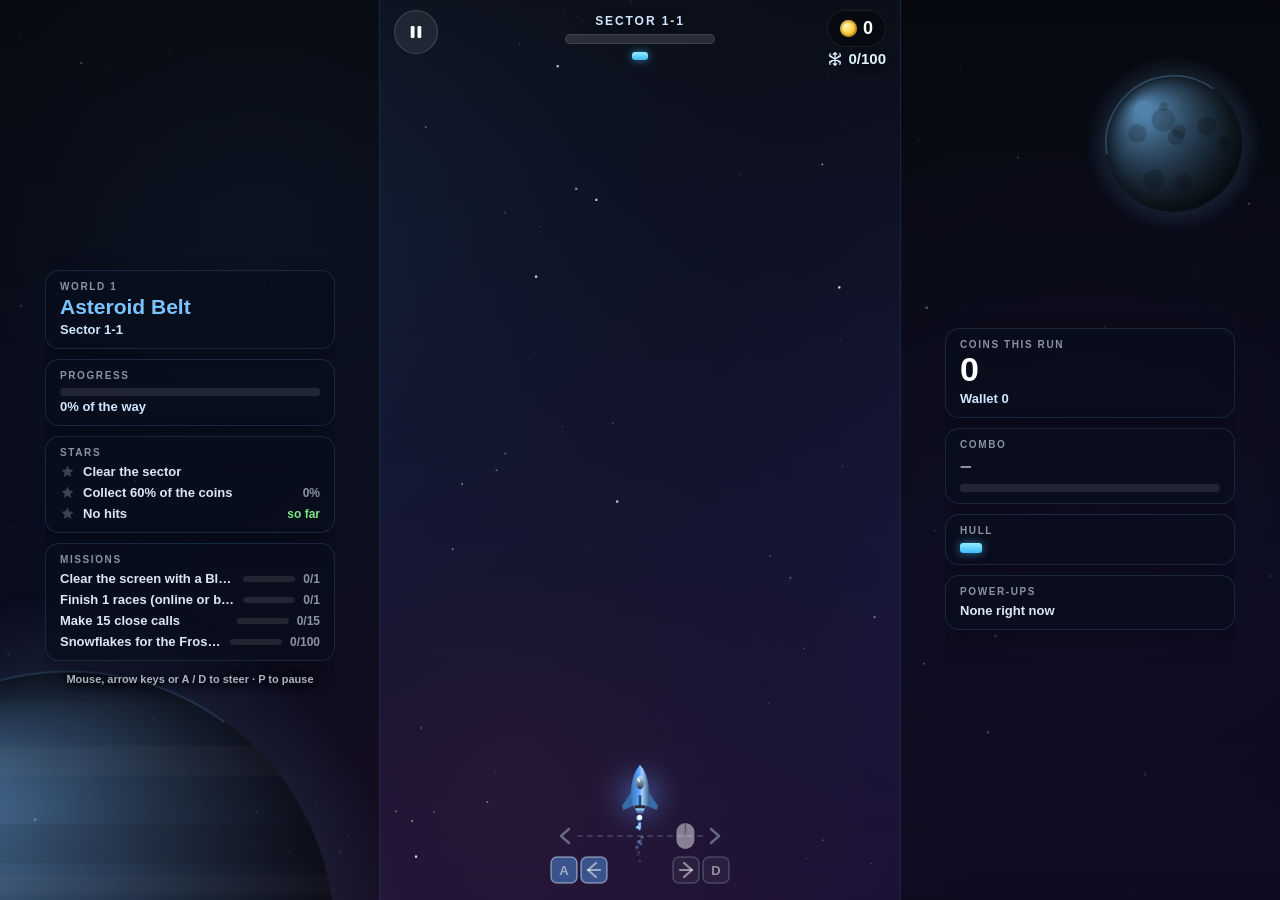
==== commit 40d52026: "Prepare Google's game ads (off until Google approves the site) - With GOOGLE_ADS = true, the reward " ====
--- a/index.html
+++ b/index.html
@@ -1442,7 +1442,7 @@
     // ---------- Config ----------
     // Shown on the menu and the pause screen. Bump it with every release, together with
     // version.json (the website compares the two to offer a one-tap update).
-    const GAME_VERSION = "3.1";
+    const GAME_VERSION = "3.2";
     // A link that opens an ad in a new tab, for the rewards on the game's own website.
     // Empty for now: Monetag's link (removed in 2.9.1) sent players to adult and scam pages.
     // Without a link the reward buttons are hidden on the website; CrazyGames uses its own ads.
@@ -1458,6 +1458,9 @@
       if (v) out = out.replace(/\{(\w+)\}/g, (m, k) => (k in v ? v[k] : m));
       return out;
     }
+
+    // A copy running on this computer (localhost or a test page): test-only switches work there
+    const LOCAL_TEST = /^(localhost|127\.|\[::1\]|0\.0\.0\.0)$/.test(location.hostname) || !location.hostname;
 
     const CONTINUE_SECONDS = 5;
     const FREE_COINS = 40;                  // the free-coins ad's pay at the very start; it grows with progress
@@ -3132,6 +3135,25 @@
     // it finishes. Elsewhere the ad opens in a new tab and the reward is granted when
     // the player comes back to the game (or after a short wait if the browser never
     // left the page).
+    // ---------- Google ads (H5 Games Ads, on the game's own website) ----------
+    // When Google approves xfroo.github.io for H5 Games Ads, set GOOGLE_ADS to true. The reward
+    // buttons then play Google's rewarded ads, and a short ad can play between sectors (never
+    // during play). The AdSense script itself is in <head>. On this computer, localStorage
+    // meteorAdTest = true runs the same flow with Google's test ads (the page must load the
+    // script with data-adbreak-test="on"; test ads aren't real ads and earn nothing).
+    const GOOGLE_ADS = false;
+    const googleTest = LOCAL_TEST && store.get("meteorAdTest", false, true) === true;
+    const googleWanted = () => (GOOGLE_ADS || googleTest) && !crazy;
+    let googleSet = false;
+    function googleSetup() {
+      if (googleSet || !googleWanted()) return;
+      googleSet = true;
+      window.adsbygoogle = window.adsbygoogle || [];
+      window.adBreak = window.adConfig = o => { window.adsbygoogle.push(o); };
+      window.adConfig({ preloadAdBreaks: "on", sound: Sound.muted ? "off" : "on" });
+    }
+    const googleOn = () => googleSet && typeof window.adBreak === "function";
+
     let adPending = null;
     const adSpinner = $("adSpinner"), adTitle = $("adTitle"), adSub = $("adSub");
 
@@ -3173,6 +3195,31 @@
         } catch (e) { failAd(null); }
         return;
       }
+      if (googleOn() && !adsOff) {
+        // The player opted in with the button; Google plays the ad if it has one ready
+        showAdWait(t("Loading ad…"), "", true);
+        let viewed = false, ended = false;
+        try {
+          window.adBreak({
+            type: "reward",
+            name: "reward-" + ad.kind,
+            beforeAd: () => Sound.setAdMuted(true),
+            afterAd: () => Sound.setAdMuted(false),
+            beforeReward: showAdFn => showAdFn(),
+            adViewed: () => { viewed = true; },
+            adDismissed: () => {},
+            adBreakDone: info => {
+              if (ended) return;
+              ended = true;
+              Sound.setAdMuted(false);
+              const s = info && info.breakStatus;
+              if (viewed || s === "viewed") finishAd();
+              else failAd({ code: s === "dismissed" ? "dismissed" : "" });
+            }
+          });
+        } catch (e) { failAd(null); }
+        return;
+      }
       if (!AD_DIRECT_LINK || adsOff) { failAd(adsOff ? { code: "adsDisabled" } : null); return; }
       showAdWait("Opening ad…", "Come back to the game when you're done<br>to get your reward.", true);
       ad.opened = true;
@@ -3202,6 +3249,7 @@
         switchAdsOff();
         showAdWait("Ads are off for now", "This bonus isn't available yet.", false);
       } else if (code === "adblock") showAdWait("Ad blocked", "Turn off your ad blocker to earn rewards.", false);
+      else if (code === "dismissed") showAdWait(t("Ad closed early"), esc(t("Watch the whole ad to get the reward.")), false);
       else showAdWait("No ad available", "Please try again later.", false);
       setTimeout(() => {
         if (adPending !== ad) return;
@@ -3259,11 +3307,13 @@
       }
     }
 
-    // A short CrazyGames ad between sectors (the SDK allows one every 3 minutes at
-    // most). Skipped after a run where the player already watched a rewarded ad.
+    // A short ad between sectors: CrazyGames' (the SDK allows one every 3 minutes at most)
+    // or, on the website, Google's (Google decides how often). Skipped after a run where the
+    // player already watched a rewarded ad.
     function playAfterBreak(start) {
       if (midgameBusy) return;
-      if (!crazy || adsOff || run.rewarded || plays < MIDGAME_AFTER_RUNS) { start(); return; }
+      const viaGoogle = !crazy && googleOn();
+      if ((!crazy && !viaGoogle) || adsOff || run.rewarded || plays < MIDGAME_AFTER_RUNS) { start(); return; }
       midgameBusy = true;
       let done = false;
       const go = () => {
@@ -3273,6 +3323,13 @@
         Sound.setAdMuted(false);
         start();
       };
+      if (viaGoogle) {
+        try {
+          window.adBreak({ type: "next", name: "sector-break", beforeAd: () => Sound.setAdMuted(true), afterAd: () => Sound.setAdMuted(false), adBreakDone: go });
+        } catch (e) { go(); }
+        setTimeout(go, 60000);      // in case Google never reports back
+        return;
+      }
       try {
         crazy.ad.requestAd("midgame", {
           adStarted: () => Sound.setAdMuted(true),
@@ -3551,7 +3608,6 @@
     // On this computer, localStorage meteorWinterTest = true turns the event on for testing.
     const WINTER_GOAL = 100;
     const FROST_TRAIL = TRAILS.findIndex(tr => tr.event === "winter");
-    const LOCAL_TEST = /^(localhost|127\.|\[::1\]|0\.0\.0\.0)$/.test(location.hostname) || !location.hostname;
     const winterTest = LOCAL_TEST && store.get("meteorWinterTest", false, true) === true;
     const winterOn = () => winterTest || new Date().getMonth() === 11;
     const flakes = [];
@@ -4278,6 +4334,7 @@
       Sound.toggle();
       updateMuteButtons();
       Sound.click();
+      if (googleOn()) window.adConfig({ sound: Sound.muted ? "off" : "on" });   // Google's ads follow the game's sound
     }));
     document.querySelectorAll(".music-btn").forEach(b => b.addEventListener("click", () => {
       Sound.unlock();
@@ -8141,7 +8198,8 @@
       $("siteLinks").hidden = false;
       let foreign = false;
       if (window.top !== window.self) { try { void window.top.location.href; } catch (e) { foreign = true; } }
-      if (!AD_DIRECT_LINK || foreign) switchAdsOff();
+      if (!foreign) googleSetup();
+      if (foreign || (!AD_DIRECT_LINK && !googleOn())) switchAdsOff();
     }
 
     async function initCrazyGames() {
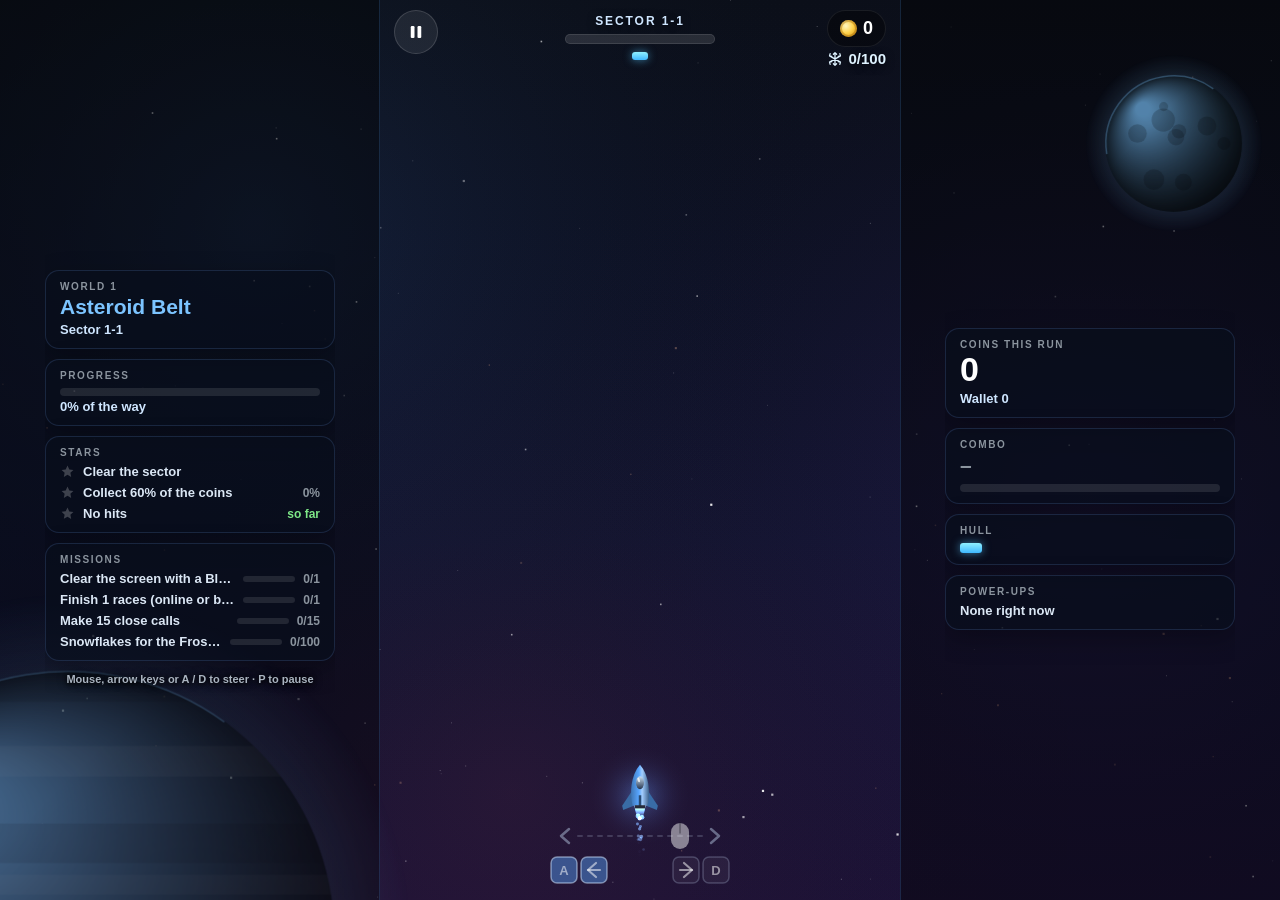
==== commit 93f80fb0: "Translate the game into Spanish, Portuguese and Hebrew - Every on-screen text goes through t(); lang" ====
--- a/index.html
+++ b/index.html
@@ -283,6 +283,10 @@
     .pill.mini svg { width: 17px; height: 17px; fill: none; stroke: currentColor; stroke-width: 2; flex: none; }
     .pill.mini .badge { padding: 2px 6px; }
     @media (max-height: 760px) { #menuHint { display: none; } }
+    .linkbtn { font: inherit; color: inherit; background: none; border: 0; padding: 8px 3px; text-decoration: underline; cursor: pointer; }
+    .langs { display: flex; flex-direction: column; gap: 10px; width: min(300px, calc(100vw - 48px)); }
+    .langs .btn.sec { width: 100%; }
+    .langs .btn.cur { box-shadow: inset 0 0 0 2px var(--gold); }
 
     /* ---------- Toasts and missions ---------- */
     #toast {
@@ -1162,7 +1166,7 @@
       <button class="pill" id="freeCoinsBtn"></button>
     </div>
     <p class="hint" id="menuHint">Drag anywhere to steer · grab coins · beat the bosses</p>
-    <p class="ver"><span id="menuVer"></span><span id="siteLinks" hidden> · <a href="about.html" target="_blank" rel="noopener">About</a> · <a href="privacy.html" target="_blank" rel="noopener">Privacy</a></span></p>
+    <p class="ver"><span id="menuVer"></span><span id="siteLinks" hidden> · <a href="about.html" target="_blank" rel="noopener">About</a> · <a href="privacy.html" target="_blank" rel="noopener">Privacy</a></span> · <button class="linkbtn" id="langBtn" aria-label="Language"></button></p>
   </div></div>
 
   <div id="skills" class="overlay"><div class="panel skills-panel">
@@ -1194,6 +1198,12 @@
     <button class="btn sec" id="restoreBtn">Restore this code</button>
     <p class="tip" id="backupMsg" hidden></p>
     <button class="btn ghost" id="backupBack">‹ Menu</button>
+  </div></div>
+
+  <div id="lang" class="overlay menu"><div class="panel">
+    <div class="h1">Language</div>
+    <div class="langs" id="langList"></div>
+    <button class="btn ghost" id="langBack">‹ Menu</button>
   </div></div>
 
   <div id="missions" class="overlay menu"><div class="panel">
@@ -1435,6 +1445,7 @@
     <p class="ver" id="pauseVer"></p>
   </div></div>
 
+  <script src="lang.js"></script>
   <script>
   (() => {
     "use strict";
@@ -1442,7 +1453,7 @@
     // ---------- Config ----------
     // Shown on the menu and the pause screen. Bump it with every release, together with
     // version.json (the website compares the two to offer a one-tap update).
-    const GAME_VERSION = "3.2";
+    const GAME_VERSION = "3.3";
     // A link that opens an ad in a new tab, for the rewards on the game's own website.
     // Empty for now: Monetag's link (removed in 2.9.1) sent players to adult and scam pages.
     // Without a link the reward buttons are hidden on the website; CrazyGames uses its own ads.
@@ -1457,6 +1468,39 @@
       let out = (d && d[s]) || s;
       if (v) out = out.replace(/\{(\w+)\}/g, (m, k) => (k in v ? v[k] : m));
       return out;
+    }
+    // Languages (lang.js holds the translations): the player's own choice from the menu, else
+    // the browser's language, else English. Hebrew reads right to left.
+    const LANG_NAMES = { en: "English", es: "Español", pt: "Português", fr: "Français", de: "Deutsch", he: "עברית" };
+    Object.assign(LANGS, window.MS_LANGS || {});
+    const langList = () => Object.keys(LANG_NAMES).filter(k => k === "en" || LANGS[k]);
+    lang = (() => {
+      try {
+        const s = JSON.parse(localStorage.getItem("meteorLang") || "null");
+        if (langList().includes(s)) return s;
+      } catch (e) {}
+      for (const c of [].concat(navigator.languages || [], navigator.language || [])) {
+        let k = String(c).toLowerCase().slice(0, 2);
+        if (k === "iw") k = "he";
+        if (k === "en") return "en";
+        if (langList().includes(k)) return k;
+      }
+      return "en";
+    })();
+    document.documentElement.lang = lang;
+    document.documentElement.dir = lang === "he" ? "rtl" : "ltr";
+    // The page's own text (buttons, titles, labels): translated once, here at the start
+    if (lang !== "en") {
+      const walk = document.createTreeWalker(document.body, NodeFilter.SHOW_TEXT);
+      for (let n = walk.nextNode(); n; n = walk.nextNode()) {
+        const tag = n.parentNode && n.parentNode.nodeName;
+        if (tag === "SCRIPT" || tag === "STYLE") continue;
+        const s = n.nodeValue.trim();
+        if (s && /[A-Za-z]/.test(s)) { const tr = t(s); if (tr !== s) n.nodeValue = n.nodeValue.replace(s, tr); }
+      }
+      document.querySelectorAll("[aria-label],[placeholder],[title]").forEach(el => {
+        for (const a of ["aria-label", "placeholder", "title"]) if (el.hasAttribute(a)) el.setAttribute(a, t(el.getAttribute(a)));
+      });
     }
 
     // A copy running on this computer (localhost or a test page): test-only switches work there
@@ -1526,13 +1570,13 @@
 
     const UPGRADES = [
       { id: "hull",   name: "Armor plating",  icon: ICON_ARMOR,  prices: [500, 2000],
-        text: l => l < 2 ? "+1 hull on every ship" : "Maxed: +2 hull" },
+        text: l => l < 2 ? t("+1 hull on every ship") : t("Maxed: +2 hull") },
       { id: "magnet", name: "Coin magnet",    icon: ICON_MAGNET, prices: [150, 450, 1200],
-        text: l => l < 3 ? (l ? "Pulls coins from farther" : "Pulls in nearby coins") : "Maxed: widest pull" },
+        text: l => l < 3 ? (l ? t("Pulls coins from farther") : t("Pulls in nearby coins")) : t("Maxed: widest pull") },
       { id: "power",  name: "Power cells",    icon: ICON_POWER,  prices: [200, 600, 1500],
-        text: l => l < 3 ? "Power-ups last 25% longer" : "Maxed: +75% power-up time" },
+        text: l => l < 3 ? t("Power-ups last 25% longer") : t("Maxed: +75% power-up time") },
       { id: "shield", name: "Starter shield", icon: ICON_SHIELD, prices: [1000],
-        text: l => l < 1 ? "Start every run with a shield" : "Every run starts shielded" }
+        text: l => l < 1 ? t("Start every run with a shield") : t("Every run starts shielded") }
     ];
 
     // Star skills: every star earned is a skill point to spend on this tree. Spent stars
@@ -1848,13 +1892,13 @@
       SHIPS.forEach((s, i) => {
         if (s.stars && !owned.includes(i) && totalStars() >= s.stars) {
           owned.push(i);
-          fresh.push("New ship unlocked: " + s.name + "!");
+          fresh.push(t("New ship unlocked: {name}!", { name: s.name }));
         }
       });
-      TRAILS.forEach((t, i) => {
-        if (t.stars && !trailsOwned.includes(i) && totalStars() >= t.stars) {
+      TRAILS.forEach((tr, i) => {
+        if (tr.stars && !trailsOwned.includes(i) && totalStars() >= tr.stars) {
           trailsOwned.push(i);
-          fresh.push("New trail unlocked: " + t.name + "!");
+          fresh.push(t("New trail unlocked: {name}!", { name: t(tr.name) }));
         }
       });
       if (fresh.length) {
@@ -2183,7 +2227,7 @@
     const bgCanvas = newCanvas(1, 1);
     const bgCtx = bgCanvas.getContext("2d");
     const isCoarse = window.matchMedia && window.matchMedia("(pointer: coarse)").matches;
-    if (!isCoarse) $("menuHint").textContent = "Move the mouse to steer · grab coins · beat the bosses";
+    if (!isCoarse) $("menuHint").textContent = t("Move the mouse to steer · grab coins · beat the bosses");
 
     let W = 0, H = 0, DPR = 1;
     let fieldX = 0, fieldW = 0;           // play area (capped width so desktop plays like a phone)
@@ -2620,7 +2664,7 @@
     let boss = null;
     let banner = null;
     let midgameBusy = false;
-    const AMBIENT = new Set(["menu", "map", "hangar", "ending", "boot", "daily", "online", "lobby", "backup", "skills", "missions", "winter"]);
+    const AMBIENT = new Set(["menu", "map", "hangar", "ending", "boot", "daily", "online", "lobby", "backup", "skills", "missions", "winter", "lang"]);
 
     function newRun(mode, lvl) {
       const hull = maxHull();
@@ -2663,7 +2707,7 @@
     document.querySelectorAll("[data-icon=star]").forEach(el => { el.innerHTML = ICON_STAR; });
 
     const screens = {};
-    ["menu", "map", "hangar", "continue", "adwait", "clear", "fail", "gameover", "ending", "pause", "daily", "online", "lobby", "vsResult", "backup", "skills", "missions", "dailyResult", "winter"].forEach(n => { screens[n] = $(n); });
+    ["menu", "map", "hangar", "continue", "adwait", "clear", "fail", "gameover", "ending", "pause", "daily", "online", "lobby", "vsResult", "backup", "skills", "missions", "dailyResult", "winter", "lang"].forEach(n => { screens[n] = $(n); });
 
     function showScreen(name, readyDelay) {
       const el = screens[name];
@@ -2736,23 +2780,23 @@
       const lvl = levelDef(w, i);
       prepareRun("level", lvl);
       const world = WORLDS[w - 1];
-      $("lvlName").textContent = lvl.boss ? world.boss.toUpperCase() : "SECTOR " + lvl.id;
+      $("lvlName").textContent = lvl.boss ? t(world.boss).toUpperCase() : t("SECTOR {id}", { id: lvl.id });
       progBar.classList.toggle("boss", lvl.boss);
       progFill.style.width = lvl.boss ? "100%" : "0%";
       if (lvl.boss) {
         startBoss(lvl);
-        showBanner("WARNING", world.boss + " approaching", "#ff5a5a", true);
+        showBanner(t("WARNING"), t("{boss} approaching", { boss: t(world.boss) }), "#ff5a5a", true);
         Sound.alarm();
       } else if (!run.tutorial) {
-        showBanner(lvl.id, world.name, world.accent);
+        showBanner(lvl.id, t(world.name), world.accent);
       }
       track("level-" + lvl.id);
     }
 
     function startEndless() {
       prepareRun("endless", null);
-      hudBest.textContent = "BEST " + best;
-      showBanner("ENDLESS", "How far can you go?", "#ffd34d");
+      hudBest.textContent = t("BEST {n}", { n: best });
+      showBanner(t("ENDLESS"), t("How far can you go?"), "#ffd34d");
       track("endless");
     }
 
@@ -2812,9 +2856,9 @@
       $("endStars").textContent = totalStars() + "/" + TOTAL_STARS;
       $("endCoins").textContent = wallet;
       const star = SHIPS.find(s => s.stars), starOwned = owned.includes(SHIPS.indexOf(star));
-      $("endGoal").textContent = !starOwned ? "Next goal: collect " + star.stars + " stars to unlock the secret ship, " + star.name + "."
-        : totalStars() < TOTAL_STARS ? "Next goal: all " + TOTAL_STARS + " stars. Can you get them?"
-        : "Every star collected. You're a legend!";
+      $("endGoal").textContent = !starOwned ? t("Next goal: collect {n} stars to unlock the secret ship, {ship}.", { n: star.stars, ship: star.name })
+        : totalStars() < TOTAL_STARS ? t("Next goal: all {n} stars. Can you get them?", { n: TOTAL_STARS })
+        : t("Every star collected. You're a legend!");
       showScreen("ending", 700);
       confetti();
       Sound.clear();
@@ -2853,8 +2897,8 @@
       contLeft = CONTINUE_SECONDS;
       hud.classList.remove("show");
       $("contSub").textContent = run.mode === "level"
-        ? "Sector " + run.lvl.id + " · " + Math.round(clamp(run.elapsed / run.lvl.duration, 0, 1) * 100) + "% of the way"
-        : "Score " + Math.floor(run.score);
+        ? t("Sector {id}", { id: run.lvl.id }) + " · " + t("{p}% of the way", { p: Math.round(clamp(run.elapsed / run.lvl.duration, 0, 1) * 100) })
+        : t("Score {n}", { n: Math.floor(run.score) });
       updateRing();
       showScreen("continue", 300);
       track("continue-offered");
@@ -2890,7 +2934,7 @@
       btn.dataset.kind = guard ? "guard" : "double";
       btn.hidden = adsOff || (!guard && run.coins <= 0);
       btn.disabled = false;
-      btn.querySelector(".dl").textContent = guard ? "Free star guard" : "Double coins (+" + run.coins + ")";
+      btn.querySelector(".dl").textContent = guard ? t("Free star guard") : t("Double coins (+{n})", { n: run.coins });
     }
 
     function showGameOver() {
@@ -2917,16 +2961,16 @@
       hideScreen("continue");
       hud.classList.remove("show");
       const p = clamp(run.elapsed / run.lvl.duration, 0, 1);
-      $("failSub").textContent = "Sector " + run.lvl.id + " · " + Math.round(p * 100) + "% of the way";
+      $("failSub").textContent = t("Sector {id}", { id: run.lvl.id }) + " · " + t("{p}% of the way", { p: Math.round(p * 100) });
       $("failFill").style.width = (p * 100).toFixed(1) + "%";
       $("failCoins").textContent = "+" + run.coins;
       setDoubleButton("fail");
       const canBuy = canAffordSomething();
       $("failHangar").classList.toggle("glow", canBuy);
-      $("failTip").textContent = canBuy ? "You have enough coins for an upgrade. A tougher ship gets you further!"
-        : needsNoHitStar(run.lvl) && !guards && wallet >= GUARD_PRICE ? "Star guards block a hit, so one mistake won't cost you the no-hit star. Get them in the Hangar."
-        : run.lvl.boss ? "Bosses repeat their attacks in the same order. Learn the pattern!"
-        : WORLD_TIPS[run.lvl.w - 1];
+      $("failTip").textContent = canBuy ? t("You have enough coins for an upgrade. A tougher ship gets you further!")
+        : needsNoHitStar(run.lvl) && !guards && wallet >= GUARD_PRICE ? t("Star guards block a hit, so one mistake won't cost you the no-hit star. Get them in the Hangar.")
+        : run.lvl.boss ? t("Bosses repeat their attacks in the same order. Learn the pattern!")
+        : t(WORLD_TIPS[run.lvl.w - 1]);
       showScreen("fail", 650);
       track("fail-" + run.lvl.id);
     }
@@ -2948,9 +2992,9 @@
       if (boss) {
         boss.dying = true;
         boss.boomT = 0;
-        showBanner("BOSS DEFEATED", WORLDS[run.lvl.w - 1].boss, "#ffd34d");
+        showBanner(t("BOSS DEFEATED"), t(WORLDS[run.lvl.w - 1].boss), "#ffd34d");
       } else {
-        showBanner("SECTOR CLEAR", "", "#ffd34d");
+        showBanner(t("SECTOR CLEAR"), "", "#ffd34d");
         Sound.clear();
       }
     }
@@ -2998,10 +3042,10 @@
       const note = $("clearNote");
       const guardSaved = run.guardUsed && (fresh & 4);
       note.hidden = !rewards.length && !guardSaved;
-      note.textContent = rewards.length ? rewards.join(" ") : guardSaved ? "Your star guard saved the no-hit star!" : "";
-      $("clearTitle").textContent = lvl.boss ? "Boss defeated!" : "Sector clear!";
-      $("clearSub").textContent = WORLDS[lvl.w - 1].name + " · " + lvl.id;
-      const caps = ["Clear", "Coins " + Math.round(ratio * 100) + "%", "No damage"];
+      note.textContent = rewards.length ? rewards.join(" ") : guardSaved ? t("Your star guard saved the no-hit star!") : "";
+      $("clearTitle").textContent = lvl.boss ? t("Boss defeated!") : t("Sector clear!");
+      $("clearSub").textContent = t(WORLDS[lvl.w - 1].name) + " · " + lvl.id;
+      const caps = [t("Clear"), t("Coins {p}%", { p: Math.round(ratio * 100) }), t("No damage")];
       $("clearStars").innerHTML = [1, 2, 4].map((m, i) =>
         '<div class="star-slot' + (bits & m ? " on" : "") + (fresh & m ? " fresh" : "") +
         '" style="animation-delay:' + (0.3 + i * 0.3) + 's">' + ICON_STAR + "<small>" + caps[i] + "</small></div>").join("");
@@ -3009,7 +3053,7 @@
       $("clearCoins").textContent = "+" + run.coins;
       setDoubleButton("clear");
       const n = nextLevel(lvl.w, lvl.i);
-      $("nextBtn").textContent = !n ? "Finish" : lvl.boss ? "Next world" : "Next";
+      $("nextBtn").textContent = !n ? t("Finish") : lvl.boss ? t("Next world") : t("Next");
       showScreen("clear", 800);
       track("clear-" + lvl.id);
     }
@@ -3039,9 +3083,9 @@
       if (!fromTabSwitch) setGameplay(false);
       drag = null;
       keys = {};
-      $("pauseTitle").textContent = "Paused";
-      $("resumeBtn").textContent = "Resume";
-      $("quitBtn").textContent = "Quit";
+      $("pauseTitle").textContent = t("Paused");
+      $("resumeBtn").textContent = t("Resume");
+      $("quitBtn").textContent = t("Quit");
       $("restartBtn").hidden = false;
       $("pauseNote").hidden = true;
       showScreen("pause", 200);
@@ -3089,7 +3133,7 @@
         popCountdown(n);
         Sound.beep(false);
       } else {
-        popCountdown("GO!");
+        popCountdown(t("GO!"));
         Sound.beep(true);
         state = "playing";
         run.invuln = Math.max(run.invuln, cdInvuln);
@@ -3177,7 +3221,7 @@
       track("ad-" + kind);
       if (crazySettled) startAd(ad);
       else {
-        showAdWait("Loading ad…", "", true);
+        showAdWait(t("Loading ad…"), "", true);
         crazyReady.then(() => startAd(ad));
       }
     }
@@ -3185,7 +3229,7 @@
     function startAd(ad) {
       if (adPending !== ad) return;
       if (crazy) {
-        showAdWait("Loading ad…", "", true);
+        showAdWait(t("Loading ad…"), "", true);
         try {
           crazy.ad.requestAd("rewarded", {
             adStarted: () => Sound.setAdMuted(true),
@@ -3221,7 +3265,7 @@
         return;
       }
       if (!AD_DIRECT_LINK || adsOff) { failAd(adsOff ? { code: "adsDisabled" } : null); return; }
-      showAdWait("Opening ad…", "Come back to the game when you're done<br>to get your reward.", true);
+      showAdWait(t("Opening ad…"), esc(t("Come back to the game when you're done to get your reward.")), true);
       ad.opened = true;
       try { window.open(AD_DIRECT_LINK, "_blank", "noopener"); } catch (e) {}
       setTimeout(() => {
@@ -3247,10 +3291,10 @@
       const code = (err && err.code) || "";
       if (code.startsWith("adsDisabled")) {
         switchAdsOff();
-        showAdWait("Ads are off for now", "This bonus isn't available yet.", false);
-      } else if (code === "adblock") showAdWait("Ad blocked", "Turn off your ad blocker to earn rewards.", false);
+        showAdWait(t("Ads are off for now"), esc(t("This bonus isn't available yet.")), false);
+      } else if (code === "adblock") showAdWait(t("Ad blocked"), esc(t("Turn off your ad blocker to earn rewards.")), false);
       else if (code === "dismissed") showAdWait(t("Ad closed early"), esc(t("Watch the whole ad to get the reward.")), false);
-      else showAdWait("No ad available", "Please try again later.", false);
+      else showAdWait(t("No ad available"), esc(t("Please try again later.")), false);
       setTimeout(() => {
         if (adPending !== ad) return;
         adPending = null;
@@ -3276,7 +3320,7 @@
         const btn = DOUBLE_BTN[ad.screen];
         if (btn) {
           btn.disabled = true;
-          btn.querySelector(".dl").textContent = "Coins doubled!";
+          btn.querySelector(".dl").textContent = t("Coins doubled!");
         }
         const label = { over: "goCoins", clear: "clearCoins", fail: "failCoins" }[ad.screen];
         if (label) $(label).textContent = "+" + extra * 2;
@@ -3290,9 +3334,9 @@
         const btn = DOUBLE_BTN[ad.screen];
         if (btn) {
           btn.disabled = true;
-          btn.querySelector(".dl").textContent = "Star guard added! (" + guards + ")";
-        }
-        if (ad.screen === "fail") $("failTip").textContent = "Your star guard will block the first hit on your next try.";
+          btn.querySelector(".dl").textContent = t("Star guard added! ({n})", { n: guards });
+        }
+        if (ad.screen === "fail") $("failTip").textContent = t("Your star guard will block the first hit on your next try.");
         Sound.power();
       } else if (ad.kind === "coins") {
         wallet += ad.coins;
@@ -3370,8 +3414,8 @@
       $("menuStars").textContent = totalStars();
       $("menuCoins").textContent = wallet;
       const [fw, fi] = frontier();
-      $("playBtn").textContent = totalStars() && levelUnlocked(fw, fi) && !cleared(fw + "-" + fi) ? "PLAY " + fw + "-" + fi : "PLAY";
-      $("endlessBtn").innerHTML = "Endless" + (best ? " <small>" + best + "</small>" : "");
+      $("playBtn").textContent = totalStars() && levelUnlocked(fw, fi) && !cleared(fw + "-" + fi) ? t("PLAY") + " " + fw + "-" + fi : t("PLAY");
+      $("endlessBtn").innerHTML = t("Endless") + (best ? " <small>" + best + "</small>" : "");
       const ready = missionsReady(), mb = $("missionsBadge");
       mb.hidden = !ready;
       mb.textContent = ready;
@@ -3396,7 +3440,7 @@
       const left = freeCoinsAt - Date.now();
       if (left > 0) {
         const secs = Math.ceil(left / 1000);
-        const label = "Free coins in " + Math.floor(secs / 60) + ":" + String(secs % 60).padStart(2, "0");
+        const label = t("Free coins in {time}", { time: Math.floor(secs / 60) + ":" + String(secs % 60).padStart(2, "0") });
         if (label !== freeKey) {
           freeKey = label;
           freeCoinsBtn.disabled = true;
@@ -3405,7 +3449,7 @@
       } else if (freeKey !== "ready") {
         freeKey = "ready";
         freeCoinsBtn.disabled = false;
-        freeCoinsBtn.innerHTML = '<span class="badge">AD</span> +' + freeCoinsAmount() + ' <i class="coin"></i>';
+        freeCoinsBtn.innerHTML = '<span class="badge">' + t("AD") + '</span> +' + freeCoinsAmount() + ' <i class="coin"></i>';
       }
     }
 
@@ -3433,12 +3477,12 @@
     function showDaily(day) {
       dailyDay = day;
       state = "daily";
-      $("dailySub").textContent = "Day " + day + " of 7 · come back tomorrow for more";
+      $("dailySub").textContent = t("Day {n} of 7 · come back tomorrow for more", { n: day });
       $("dailyDays").innerHTML = DAILY.map((_, i) => {
         const d = i + 1, r = dailyReward(d, 1);
         const what = r.coins ? '<i class="coin"></i>' + r.coins : ICON_GUARD + "×" + r.guards;
         return '<div class="day' + (d < day ? " done" : d === day ? " today" : "") + (d === 7 ? " big" : "") +
-          '"><small>DAY ' + d + "</small><b>" + what + "</b></div>";
+          '"><small>' + esc(t("DAY {n}", { n: d })) + "</small><b>" + what + "</b></div>";
       }).join("");
       const dbl = $("dailyDouble");
       dbl.hidden = adsOff;
@@ -3710,7 +3754,7 @@
     }
 
     // ---------- Version and updates ----------
-    $("menuVer").textContent = "Version " + GAME_VERSION;
+    $("menuVer").textContent = t("Version {v}", { v: GAME_VERSION });
     $("pauseVer").textContent = "Meteor Swerve " + GAME_VERSION;
 
     // The website looks for a newer version now and then and offers a one-tap update, so
@@ -3736,7 +3780,7 @@
           if (!/^\d+(\.\d+){0,3}$/.test(v) || !newerVersion(v, GAME_VERSION)) return;
           newVersion = v;
           const b = $("updateBtn");
-          b.textContent = "Version " + v + " is out · Tap to update";
+          b.textContent = t("Version {v} is out · Tap to update", { v });
           b.hidden = false;
         })
         .catch(() => {});
@@ -3835,7 +3879,7 @@
       $("backupCode").value = backupCode();
       $("restoreCode").value = "";
       restorePending = "";
-      $("restoreBtn").textContent = "Restore this code";
+      $("restoreBtn").textContent = t("Restore this code");
       setBackupMsg("");
       showScreen("backup", 200);
     }
@@ -3876,7 +3920,7 @@
         const b = document.createElement("button");
         b.className = "sk" + (s.parent ? "" : " root");
         b.dataset.id = s.id;
-        b.setAttribute("aria-label", s.name);
+        b.setAttribute("aria-label", t(s.name));
         b.innerHTML = (s.tier ? '<i class="tier">' + s.tier + "</i>" : "") + s.icon +
           (s.cost ? '<span class="tag">' + ICON_STAR + s.cost + "</span>" : "") + '<span class="tick">' + ICON_CHECK + "</span>";
         tree.appendChild(b);
@@ -3919,26 +3963,26 @@
       skillCard(skillSel);
       const reset = $("skillsReset");
       reset.hidden = skillsOwned.size <= 1;
-      reset.textContent = Date.now() < resetArmedUntil ? "Tap again: get all " + spentStars() + " stars back" : "Reset skills";
+      reset.textContent = Date.now() < resetArmedUntil ? t("Tap again: get all {n} stars back", { n: spentStars() }) : t("Reset skills");
     }
 
     function skillCard(id) {
       const s = SKILL_BY_ID[id], st = skillState(id), pts = skillPoints();
-      $("scName").textContent = s.name;
+      $("scName").textContent = t(s.name);
       $("scCost").innerHTML = s.cost ? ICON_STAR + s.cost : "";
-      $("scText").textContent = s.text;
+      $("scText").textContent = t(s.text);
       const state = $("scState"), learn = $("scLearn");
       state.className = "sc-state" + (st === "owned" && s.parent ? " ok" : "");
       if (!s.parent) {
-        state.textContent = "You've earned " + totalStars() + " of " + TOTAL_STARS + " stars and have " + Math.max(0, pts) +
-          " to spend. Collect more by getting all 3 stars in sectors.";
-      } else if (st === "owned") state.textContent = "✓ Learned";
-      else if (st === "locked") state.textContent = "Learn " + SKILL_BY_ID[s.parent].name + " first.";
-      else if (st === "open") state.textContent = "You need " + (s.cost - pts) + " more star" + (s.cost - pts === 1 ? "" : "s") + ".";
-      else state.textContent = "Ready to learn.";
+        state.textContent = t("You've earned {got} of {all} stars and have {pts} to spend. Collect more by getting all 3 stars in sectors.",
+          { got: totalStars(), all: TOTAL_STARS, pts: Math.max(0, pts) });
+      } else if (st === "owned") state.textContent = t("✓ Learned");
+      else if (st === "locked") state.textContent = t("Learn {name} first.", { name: t(SKILL_BY_ID[s.parent].name) });
+      else if (st === "open") state.textContent = s.cost - pts === 1 ? t("You need 1 more star.") : t("You need {n} more stars.", { n: s.cost - pts });
+      else state.textContent = t("Ready to learn.");
       learn.hidden = !s.parent || st === "owned";
       learn.disabled = st !== "can";
-      learn.innerHTML = "Learn for " + ICON_STAR + s.cost;
+      learn.innerHTML = esc(t("Learn for")) + " " + ICON_STAR + s.cost;
     }
 
     // Fits the tree into the space left over by the header and the skill card
@@ -4006,12 +4050,12 @@
       const w = viewWorld, world = WORLDS[w - 1];
       setPalette(w);
       updateSkillBadges();
-      $("worldNum").textContent = "WORLD " + w;
-      $("worldName").textContent = world.name;
+      $("worldNum").textContent = t("WORLD {n}", { n: w });
+      $("worldName").textContent = t(world.name);
       let s = 0;
       for (let i = 1; i <= LEVELS_PER_WORLD; i++) s += starCount(w + "-" + i);
       $("worldStars").innerHTML = ICON_STAR + " " + s + "/" + LEVELS_PER_WORLD * 3;
-      $("worldInfo").innerHTML = (w > 1 ? "New danger: <b>" + HAZARD_NAMES[w - 2] + "</b> · " : "") + "Boss: <b>" + world.boss + "</b>";
+      $("worldInfo").innerHTML = (w > 1 ? esc(t("New danger:")) + " <b>" + esc(t(HAZARD_NAMES[w - 2])) + "</b> · " : "") + esc(t("Boss:")) + " <b>" + esc(t(world.boss)) + "</b>";
       $("worldPrev").disabled = w === 1;
       $("worldNext").disabled = w === WORLDS.length;
       const [fw, fi] = frontier();
@@ -4022,17 +4066,17 @@
         const label = !open ? ICON_LOCK : i === LEVELS_PER_WORLD ? ICON_SKULL : i;
         const st = [1, 2, 4].map(m => '<i class="' + (bits & m ? "on" : "") + '">' + ICON_STAR + "</i>").join("");
         html += '<button class="' + cls + '" data-i="' + i + '"' + (open ? "" : " disabled") +
-          ' aria-label="Sector ' + id + '"><span class="n">' + label + '</span><span class="st">' + st + "</span></button>";
+          ' aria-label="' + esc(t("Sector {id}", { id })) + '"><span class="n">' + label + '</span><span class="st">' + st + "</span></button>";
       }
       levelGrid.innerHTML = html;
       const lock = $("worldLock");
       lock.hidden = worldUnlocked(w);
       if (!lock.hidden) {
         const need = STAR_GATES[w - 1], have = totalStars();
-        const boss = WORLDS[w - 2].boss;
-        lock.textContent = !bossBeaten(w - 1) && have < need ? "Defeat " + boss + " and collect " + need + " stars to open this world"
-          : !bossBeaten(w - 1) ? "Defeat " + boss + " to open this world"
-          : "Collect " + need + " stars to open this world (you have " + have + "). Replay sectors to earn the ones you missed.";
+        const boss = t(WORLDS[w - 2].boss);
+        lock.textContent = !bossBeaten(w - 1) && have < need ? t("Defeat {boss} and collect {n} stars to open this world", { boss, n: need })
+          : !bossBeaten(w - 1) ? t("Defeat {boss} to open this world", { boss })
+          : t("Collect {n} stars to open this world (you have {have}). Replay sectors to earn the ones you missed.", { n: need, have });
       }
     }
 
@@ -4056,17 +4100,17 @@
       $("skinName").textContent = s.name;
       skinStatus.className = isOwned ? "owned" : "";
       unlockBtn.hidden = isOwned || !!s.stars;
-      if (isOwned) skinStatus.innerHTML = "✓ Selected";
-      else if (s.stars) skinStatus.innerHTML = ICON_LOCK + "Collect " + s.stars + " stars<br>You have " + totalStars();
+      if (isOwned) skinStatus.innerHTML = esc(t("✓ Selected"));
+      else if (s.stars) skinStatus.innerHTML = ICON_LOCK + esc(t("Collect {n} stars", { n: s.stars })) + "<br>" + esc(t("You have {n}", { n: totalStars() }));
       else {
-        skinStatus.innerHTML = ICON_LOCK + (wallet >= s.price ? "Locked" : "Need " + (s.price - wallet) + " more");
+        skinStatus.innerHTML = ICON_LOCK + esc(wallet >= s.price ? t("Locked") : t("Need {n} more", { n: s.price - wallet }));
         unlockBtn.disabled = wallet < s.price;
-        unlockBtn.innerHTML = 'Unlock <i class="coin"></i> ' + s.price;
+        unlockBtn.innerHTML = esc(t("Unlock")) + ' <i class="coin"></i> ' + s.price;
       }
       $("skinDots").innerHTML = SHIPS.map((_, i) =>
         '<i class="' + (i === viewSkin ? "cur" : owned.includes(i) ? "own" : "") + '"></i>').join("");
       const cells = '<i></i>'.repeat(s.hull) + '<i class="up"></i>'.repeat(upgrades.hull) + '<i class="st"></i>'.repeat(skillHull());
-      $("shipStats").innerHTML = "<div><small>HULL</small><span class=\"cells\">" + cells + "</span></div><div>" + s.perkText + "</div>";
+      $("shipStats").innerHTML = "<div><small>" + esc(t("HULL")) + "</small><span class=\"cells\">" + cells + "</span></div><div>" + esc(t(s.perkText)) + "</div>";
 
       // Trails: browsing to an owned one equips it; a locked one can be bought here
       const tr = TRAILS[viewTrail], trOwned = trailsOwned.includes(viewTrail);
@@ -4075,7 +4119,7 @@
         store.set("meteorTrail", selectedTrail);
       }
       $("trailRow").hidden = !isOwned;
-      $("trailName").textContent = tr.name;
+      $("trailName").textContent = t(tr.name);
       $("trailSwatch").style.background = trailSwatch(tr, isOwned ? s : skin());
       const ts = $("trailStatus");
       ts.className = trOwned ? "owned" : "";
@@ -4083,21 +4127,22 @@
       trailBtn.hidden = !isOwned || trOwned || !!tr.stars || !!tr.event;
       if (!trailBtn.hidden) {
         trailBtn.disabled = wallet < tr.price;
-        trailBtn.innerHTML = 'Unlock trail <i class="coin"></i> ' + tr.price;
-      }
-      const guardBuy = guards >= GUARD_MAX ? '<button class="upg-buy" disabled>MAX</button>'
+        trailBtn.innerHTML = esc(t("Unlock trail")) + ' <i class="coin"></i> ' + tr.price;
+      }
+      const MAXB = '<button class="upg-buy" disabled>' + esc(t("MAX")) + "</button>";
+      const guardBuy = guards >= GUARD_MAX ? MAXB
         : '<button class="upg-buy" data-u="guard"' + (wallet >= GUARD_PRICE ? "" : " disabled") + '><i class="coin"></i>' + GUARD_PRICE + "</button>";
-      const guardRow = '<div class="upg supply"><span class="upg-ico">' + ICON_GUARD + '</span><div class="upg-txt"><b>Star guard <em>×' + guards +
-        "</em></b><small>Blocks a hit in a sector where you still need the no-hit star</small></div>" + guardBuy + "</div>";
+      const guardRow = '<div class="upg supply"><span class="upg-ico">' + ICON_GUARD + '</span><div class="upg-txt"><b>' + esc(t("Star guard")) + " <em>×" + guards +
+        "</em></b><small>" + esc(t("Blocks a hit in a sector where you still need the no-hit star")) + "</small></div>" + guardBuy + "</div>";
       // Maxed upgrades fold into one line, so late in the game the shop stays short
       const allMaxed = UPGRADES.every(u => upgrades[u.id] >= u.prices.length);
-      $("upgradeList").innerHTML = guardRow + (allMaxed ? '<div class="upg-done">✓ All upgrades maxed</div>' : UPGRADES.map(u => {
+      $("upgradeList").innerHTML = guardRow + (allMaxed ? '<div class="upg-done">' + esc(t("✓ All upgrades maxed")) + "</div>" : UPGRADES.map(u => {
         const lvl = upgrades[u.id], max = u.prices.length, price = u.prices[lvl];
         const pips = Array.from({ length: max }, (_, i) => '<i class="' + (i < lvl ? "on" : "") + '"></i>').join("");
-        const buy = lvl >= max ? '<button class="upg-buy" disabled>MAX</button>'
+        const buy = lvl >= max ? MAXB
           : '<button class="upg-buy" data-u="' + u.id + '"' + (wallet >= price ? "" : " disabled") + '><i class="coin"></i>' + price + "</button>";
-        return '<div class="upg"><span class="upg-ico">' + u.icon + '</span><div class="upg-txt"><b>' + u.name +
-          "</b><small>" + u.text(lvl) + '</small><span class="pips">' + pips + "</span></div>" + buy + "</div>";
+        return '<div class="upg"><span class="upg-ico">' + u.icon + '</span><div class="upg-txt"><b>' + esc(t(u.name)) +
+          "</b><small>" + esc(u.text(lvl)) + '</small><span class="pips">' + pips + "</span></div>" + buy + "</div>";
       }).join(""));
     }
 
@@ -4190,6 +4235,24 @@
     on("dailyRunBtn", () => { Sound.click(); Vs.daily(); });
     dailyChallengeOn = true;
     $("dailyRunBtn").hidden = false;
+    // Language: the menu shows the current one; picking another reloads the game in it
+    $("langBtn").textContent = LANG_NAMES[lang];
+    on("langBtn", () => {
+      Sound.click();
+      enterBreak("lang");
+      $("langList").innerHTML = langList().map(k => '<button class="btn sec' + (k === lang ? " cur" : "") + '" data-lang="' + k + '" lang="' + k + '"' +
+        (k === "he" ? ' dir="rtl"' : "") + ">" + LANG_NAMES[k] + "</button>").join("");
+      showScreen("lang", 200);
+    });
+    $("langList").addEventListener("click", e => {
+      const b = e.target.closest("[data-lang]");
+      if (!b || state !== "lang") return;
+      Sound.click();
+      store.set("meteorLang", b.dataset.lang, true);
+      if (b.dataset.lang === lang) { showMenu(); return; }
+      location.reload();
+    });
+    on("langBack", () => { Sound.click(); showMenu(); });
     on("winterBtn", () => { Sound.click(); showWinter(); });
     on("wPlay", () => { Sound.click(); showMap(); });
     on("wBack", () => { Sound.click(); showMenu(); });
@@ -4240,11 +4303,11 @@
       box.value = backupCode();
       const ok = await copyText(box.value);
       if (!ok) { box.focus(); box.select(); }
-      setBackupMsg(ok ? "Copied! Keep it somewhere safe, like your notes app." : "Select the code above and copy it.");
+      setBackupMsg(ok ? t("Copied! Keep it somewhere safe, like your notes app.") : t("Select the code above and copy it."));
     });
     $("restoreCode").addEventListener("input", () => {
       restorePending = "";
-      $("restoreBtn").textContent = "Restore this code";
+      $("restoreBtn").textContent = t("Restore this code");
       setBackupMsg("");
     });
     on("restoreBtn", () => {
@@ -4253,23 +4316,23 @@
       const d = readBackup(text);
       if (!d) {
         restorePending = "";
-        setBackupMsg(text ? "That code doesn't look right. Copy the whole code and try again." : "Paste a backup code into the box first.");
+        setBackupMsg(text ? t("That code doesn't look right. Copy the whole code and try again.") : t("Paste a backup code into the box first."));
         return;
       }
       // Restoring replaces this browser's progress, so it takes a second tap
       if (restorePending !== text) {
         restorePending = text;
         const stars = Object.values(d.meteorStars).reduce((s, v) => s + popcount(v), 0);
-        $("restoreBtn").textContent = "Yes, restore it";
-        setBackupMsg("This code has " + d.meteorCoins + " coins and " + stars + " stars. Restoring replaces the progress in this browser.");
+        $("restoreBtn").textContent = t("Yes, restore it");
+        setBackupMsg(t("This code has {coins} coins and {stars} stars. Restoring replaces the progress in this browser.", { coins: d.meteorCoins, stars }));
         return;
       }
       applyBackup(d);
       restorePending = "";
       $("restoreCode").value = "";
-      $("restoreBtn").textContent = "Restore this code";
+      $("restoreBtn").textContent = t("Restore this code");
       $("backupCode").value = backupCode();
-      setBackupMsg("Progress restored!");
+      setBackupMsg(t("Progress restored!"));
       Sound.power();
       coinBurst();
     });
@@ -4764,7 +4827,7 @@
       shake = Math.max(shake, 14);
       Sound.blast();
       vibrate([40, 30, 80]);
-      addText(player.x, player.y - 48, POWERUPS.blast.label, POWERUPS.blast.color, 24);
+      addText(player.x, player.y - 48, t(POWERUPS.blast.label), POWERUPS.blast.color, 24);
       if (rocks) {
         const pay = rocks * (skill("p3") ? 2 : 1);     // Big Bang
         addPickupCoins(pay);
@@ -4781,7 +4844,7 @@
       Sound.power();
       vibrate(30);
       rings.push({ x: player.x, y: player.y, r: 10, vr: 260, life: 0.45, max: 0.45, color: def.color, w: 3 });
-      addText(player.x, player.y - 48, def.label, def.color, 22);
+      addText(player.x, player.y - 48, t(def.label), def.color, 22);
     }
 
     function shieldHit(src) {
@@ -4793,7 +4856,7 @@
       shake = 9;
       Sound.shieldBreak();
       vibrate(60);
-      addText(player.x, player.y - 48, run.pu.shield > 0 ? "BLOCKED! 1 LEFT" : "BLOCKED!", "#58e1ff", 20);
+      addText(player.x, player.y - 48, run.pu.shield > 0 ? t("BLOCKED! 1 LEFT") : t("BLOCKED!"), "#58e1ff", 20);
     }
 
     function guardHit(src) {
@@ -4807,7 +4870,7 @@
       shake = 9;
       Sound.shieldBreak();
       vibrate(60);
-      addText(player.x, player.y - 48, "GUARDED!", "#ffd34d", 20);
+      addText(player.x, player.y - 48, t("GUARDED!"), "#ffd34d", 20);
       renderHull();
     }
 
@@ -4821,7 +4884,7 @@
         run.phaseUsed = true;
         run.invuln = 1.5;
         rings.push({ x: player.x, y: player.y, r: 12, vr: 300, life: 0.5, max: 0.5, color: "#e6f0ff", w: 3 });
-        addText(player.x, player.y - 48, "PHASED!", "#e6f0ff", 22);
+        addText(player.x, player.y - 48, t("PHASED!"), "#e6f0ff", 22);
         Sound.power();
         return false;
       }
@@ -4836,8 +4899,8 @@
         rings.push({ x: player.x, y: player.y, r: 14, vr: 320, life: 0.6, max: 0.6, color: "#ff6fb5", w: 4 });
         Sound.shieldBreak();
         vibrate([60, 30, 60]);
-        addText(player.x, player.y - 48, "LAST STAND!", "#ff9ad5", 22);
-        if (starLost) addText(player.x, player.y - 74, "NO-HIT STAR LOST", "#c9b3d9", 13);
+        addText(player.x, player.y - 48, t("LAST STAND!"), "#ff9ad5", 22);
+        if (starLost) addText(player.x, player.y - 74, t("NO-HIT STAR LOST"), "#c9b3d9", 13);
         return true;
       }
       run.hull--;
@@ -4849,8 +4912,8 @@
       explosion(src.x, src.y, ["#ffffff", "#ffd166", "#ff7b54"], 20);
       Sound.hit();
       vibrate([60]);
-      addText(player.x, player.y - 48, "HULL -1", "#ff8a6a", 20);
-      if (starLost) addText(player.x, player.y - 74, "NO-HIT STAR LOST", "#c9b3d9", 13);
+      addText(player.x, player.y - 48, t("HULL -1"), "#ff8a6a", 20);
+      if (starLost) addText(player.x, player.y - 74, t("NO-HIT STAR LOST"), "#c9b3d9", 13);
       return true;
     }
 
@@ -4868,13 +4931,13 @@
       Sound.nearMiss(c);
       const color = c >= 11 ? "#ff8a5c" : c >= 6 ? "#ff6bd6" : c >= 3 ? "#ffd34d" : "#7ee0ff";
       const x = player.x + (m.x < player.x ? 36 : -36), size = 16 + Math.min(c - 1, 8) * 1.5;
-      const label = c > 1 ? "CLOSE x" + c + "! +" : "CLOSE! +";
+      const label = (c > 1 ? t("CLOSE x{n}!", { n: c }) : t("CLOSE!")) + " +";
       if (run.mode === "endless") {
         run.score += 3 * c * pay;
         addText(x, player.y - 30, label + 3 * c * pay, color, size);
       } else if (run.mode === "versus") {
         // In a race close calls charge the attack meter (a chain of three or more charges double)
-        addText(x, player.y - 30, c > 1 ? "CLOSE x" + c + "!" : "CLOSE!", color, size);
+        addText(x, player.y - 30, c > 1 ? t("CLOSE x{n}!", { n: c }) : t("CLOSE!"), color, size);
         Vs.charge(c >= 3 ? 2 : 1);
       } else {
         addPickupCoins(c * pay);
@@ -4997,7 +5060,7 @@
       }
       if (!level && !run.bestShown && run.bestAtStart > 0 && run.score > run.bestAtStart) {
         run.bestShown = true;
-        addText(W / 2, H * 0.32, "NEW BEST!", "#ffd34d", 30);
+        addText(W / 2, H * 0.32, t("NEW BEST!"), "#ffd34d", 30);
         Sound.best();
       }
     }
@@ -5494,6 +5557,12 @@
       const clock = () => race ? (performance.now() - race.start) / 1000 : 0;
       const num = v => typeof v === "number" && isFinite(v) ? v : NaN;
       const ordinal = n => n + (n === 1 ? "st" : n === 2 ? "nd" : n === 3 ? "rd" : "th");
+      // Finishing places and knock-out notes, in the player's language (a few race functions
+      // have their own "t", so these sit outside them)
+      const PLACES = ["1st place", "2nd place", "3rd place", "4th place"];
+      const placeName = n => t(PLACES[n - 1] || ordinal(n) + " place");
+      const elimBanner = place => showBanner(t("ELIMINATED"), placeName(place), "#ff6b6b");
+      const outText = (name, slot) => addText(W / 2, safeTop + 150, t("{name} is out!", { name }), COLORS[slot], 15);
       const fmt = s => { s = Math.max(0, Math.floor(s)); return Math.floor(s / 60) + ":" + String(s % 60).padStart(2, "0"); };
       const fx = u => fieldX + u * fieldW;
 
@@ -5503,7 +5572,7 @@
         store.set("meteorPilot", pilot, true);
       }
       const nameOk = n => typeof n === "string" && NAME_OK.test(n) && (WORD_NAME.test(n) || CRAZY_NAME.test(n));
-      const cleanName = (n, slot) => nameOk(typeof n === "string" ? n.trim() : n) ? n.trim() : "Pilot " + (slot + 1);
+      const cleanName = (n, slot) => nameOk(typeof n === "string" ? n.trim() : n) ? n.trim() : t("Pilot {n}", { n: slot + 1 });
       if (!WORD_NAME.test(pilot)) rollName();
       const myName = () => crazyName || pilot;
       const cleanShip = s => Number.isInteger(s) && SHIPS[s] ? s : 0;
@@ -5785,7 +5854,7 @@
             if (!knocking.has(conn)) return;
             knocking.delete(conn);
             if (peer === p && !conn.open) {
-              note("A pilot tried to join but couldn't connect. " + (hasRelay()
+              note(t("A pilot tried to join but couldn't connect.") + " " + t(hasRelay()
                 ? "Their network may be blocking it." : "Your networks may block direct connections."), 9000);
             }
             try { conn.close(); } catch (e) {}
@@ -6013,7 +6082,7 @@
               p.destroy();
               becomeHost(hp, { qm: true });
               if (unreachable) {
-                note("Found a pilot but couldn't connect to them. " + (hasRelay()
+                note(t("Found a pilot but couldn't connect to them.") + " " + t(hasRelay()
                   ? "One of your networks may be blocking it." : "Your networks may block direct connections."), 15000);
               }
               return;
@@ -6055,7 +6124,7 @@
         if (c.length !== 4) { showOnline("Room codes have 4 letters."); return; }
         leaveSession();
         const token = sess;
-        searching("JOINING", "Joining room " + c + "…");
+        searching("JOINING", t("Joining room {code}…", { code: c }));
         track("vs-join");
         try {
           await loadLib();
@@ -6117,13 +6186,13 @@
             if (typeof l === "string" && l) link = l;
           }
         } catch (e) {}
-        const text = "Race me in Meteor Swerve! Room code " + code;
+        const text = t("Race me in Meteor Swerve! Room code {code}", { code });
         if (navigator.share && isCoarse) {
           try { await navigator.share({ title: "Meteor Swerve", text, url: link }); return; }
           catch (e) { if (e && e.name === "AbortError") return; }
         }
         const ok = await copyText(link);
-        flashMsg = ok ? "Invite link copied! Send it to your friends." : "Share this link: " + link;
+        flashMsg = ok ? t("Invite link copied! Send it to your friends.") : t("Share this link: {link}", { link });
         flashUntil = performance.now() + (ok ? 3500 : 15000);
         lobbyStatus();
       }
@@ -6171,10 +6240,10 @@
         $("pilotName").textContent = myName();
         $("pilotRoll").hidden = !!crazyName;
         const s = stats();
-        $("vsStats").textContent = s.races ? "Online wins: " + s.wins + " of " + s.races + " races"
-          : s.botWins ? "Bot races won: " + s.botWins : "";
+        $("vsStats").textContent = s.races ? t("Online wins: {wins} of {races} races", { wins: s.wins, races: s.races })
+          : s.botWins ? t("Bot races won: {n}", { n: s.botWins }) : "";
         const m = $("onlineMsg");
-        m.textContent = msg || "";
+        m.textContent = msg ? t(msg) : "";
         m.hidden = !msg;
         $("joinRow").hidden = true;
         showScreen("online", 200);
@@ -6224,9 +6293,9 @@
           t.textContent = txt;
           row.appendChild(t);
         };
-        if (q.slot === me) tag("YOU");
-        if (q.bot) tag("BOT", "bot");
-        else if (q.slot === 0 && kind !== "bots") tag("HOST", "host");
+        if (q.slot === me) tag(t("YOU"));
+        if (q.bot) tag(t("BOT"), "bot");
+        else if (q.slot === 0 && kind !== "bots") tag(t("HOST"), "host");
         if (time !== undefined) {
           const t = document.createElement("span");
           t.className = "time";
@@ -6237,7 +6306,7 @@
       }
 
       function renderLobby() {
-        $("lobbyLabel").textContent = !kind ? searchLabel : qm ? "QUICK MATCH" : "ROOM CODE";
+        $("lobbyLabel").textContent = t(!kind ? searchLabel : qm ? "QUICK MATCH" : "ROOM CODE");
         $("lobbyCode").textContent = code;
         $("lobbyCode").hidden = !kind || qm || !code;
         $("inviteBtn").hidden = !kind || qm || !code;
@@ -6254,7 +6323,7 @@
             } else {
               const row = document.createElement("div");
               row.className = "slot empty";
-              row.textContent = "Waiting for a pilot…";
+              row.textContent = t("Waiting for a pilot…");
               box.appendChild(row);
             }
           }
@@ -6268,16 +6337,16 @@
         const now = performance.now(), n = count();
         let txt, spin = false;
         if (now < flashUntil) txt = flashMsg;
-        else if (!kind) { txt = searchText; spin = true; }
+        else if (!kind) { txt = t(searchText); spin = true; }
         else if (kind === "host") {
-          if (racing) txt = "Race in progress…";
-          else if (qm && n < 2) { txt = "Waiting for pilots to join…"; spin = true; }
-          else if (qm) txt = "Starting in " + Math.max(1, Math.ceil((autoAt - now) / 1000)) + "…";
-          else txt = n < 2 ? "Share the code with friends. Up to 4 pilots can race." : "Everyone in? Start the race!";
-        } else if (racing) txt = "A race is on (" + aliveNow + " still flying). You'll fly in the next one!";
-        else if (qm && lobbyCdAt) txt = "Starting in " + Math.max(1, Math.ceil((lobbyCdAt - now) / 1000)) + "…";
-        else if (qm) { txt = "Waiting for more pilots…"; spin = true; }
-        else txt = "Waiting for the host to start the race…";
+          if (racing) txt = t("Race in progress…");
+          else if (qm && n < 2) { txt = t("Waiting for pilots to join…"); spin = true; }
+          else if (qm) txt = t("Starting in {n}…", { n: Math.max(1, Math.ceil((autoAt - now) / 1000)) });
+          else txt = n < 2 ? t("Share the code with friends. Up to 4 pilots can race.") : t("Everyone in? Start the race!");
+        } else if (racing) txt = t("A race is on ({n} still flying). You'll fly in the next one!", { n: aliveNow });
+        else if (qm && lobbyCdAt) txt = t("Starting in {n}…", { n: Math.max(1, Math.ceil((lobbyCdAt - now) / 1000)) });
+        else if (qm) { txt = t("Waiting for more pilots…"); spin = true; }
+        else txt = t("Waiting for the host to start the race…");
         const st = $("lobbyStatus");
         if (st.textContent !== txt) {
           st.textContent = txt;
@@ -6291,11 +6360,11 @@
 
       function raceMenu() {
         const out = state !== "playing" && state !== "vsStart";
-        $("pauseTitle").textContent = kind === "bots" ? "Bot race" : "Online race";
-        $("resumeBtn").textContent = out ? "Keep watching" : "Keep flying";
-        $("quitBtn").textContent = "Leave race";
+        $("pauseTitle").textContent = t(kind === "bots" ? "Bot race" : "Online race");
+        $("resumeBtn").textContent = t(out ? "Keep watching" : "Keep flying");
+        $("quitBtn").textContent = t("Leave race");
         $("restartBtn").hidden = true;
-        $("pauseNote").textContent = kind === "bots" ? "The race keeps going while this is open." : "Online races keep going while this is open.";
+        $("pauseNote").textContent = t(kind === "bots" ? "The race keeps going while this is open." : "Online races keep going while this is open.");
         $("pauseNote").hidden = false;
         showScreen("pause", 150);
       }
@@ -6514,7 +6583,7 @@
           next: { rock: 0.8, coin: 1.2, power: 0, comet: 0.5, laser: 0.5 },
           beamEnds: [],
           racers: roster.map((slot, i) => {
-            const q = players[slot] || { name: "Pilot " + (slot + 1), ship: 0, trail: 0 };
+            const q = players[slot] || { name: t("Pilot {n}", { n: slot + 1 }), ship: 0, trail: 0 };
             return {
               slot, name: q.name, ship: q.ship, trail: q.trail, bot: !!q.bot, sk: q.sk, skIdx: q.skIdx || 0,
               alive: true, deadAt: 0, u0: lane(i), x: fx(lane(i)), tx: fx(lane(i)), vx: 0, tilt: 0,
@@ -6551,7 +6620,7 @@
             netTick(dt);
             return;
           }
-          popCountdown("GO!");
+          popCountdown(t("GO!"));
           Sound.beep(true);
           state = "playing";
         }
@@ -6698,7 +6767,7 @@
         if (race.beamEnds.length > 8) race.beamEnds = race.beamEnds.filter(e => e > now);
         if (!race.overtime && diff(now) >= 150) {
           race.overtime = true;
-          showBanner("OVERTIME", "The storm keeps growing", "#ff6b6b", true);
+          showBanner(t("OVERTIME"), t("The storm keeps growing"), "#ff6b6b", true);
           Sound.alarm();
         }
       }
@@ -6717,7 +6786,7 @@
         if (!race || race.ended) return;
         if (from === me) {
           race.lastAtk = performance.now();
-          addText(player.x, player.y - 66, "ATTACK SENT!", "#ff9f43", 18);
+          addText(player.x, player.y - 66, t("ATTACK SENT!"), "#ff9f43", 18);
           rings.push({ x: player.x, y: player.y, r: 16, vr: 420, life: 0.5, max: 0.5, color: "#ff9f43", w: 3 });
           Sound.attack();
           vibrate(25);
@@ -6742,7 +6811,7 @@
           for (const m of meteors) if (m.atk && m.tgt === me) live++;
           if (live >= 24) return;
           x = player.x;
-          addText(W / 2, safeTop + 128, "INCOMING FROM " + src.name.toUpperCase() + "!", COLORS[from], 14);
+          addText(W / 2, safeTop + 128, t("INCOMING FROM {name}!", { name: src.name.toUpperCase() }), COLORS[from], 14);
           Sound.incoming();
           vibrate(40);
         }
@@ -6774,7 +6843,7 @@
         shake = Math.max(shake, 14);
         Sound.blast();
         vibrate([40, 30, 80]);
-        addText(player.x, player.y - 44, POWERUPS.blast.label, POWERUPS.blast.color, 24);
+        addText(player.x, player.y - 44, t(POWERUPS.blast.label), POWERUPS.blast.color, 24);
         if (rocks) addPickupCoins(rocks);
         launch(me, 4);
       }
@@ -6789,7 +6858,7 @@
         listDirty = true;
         const left = race.racers.filter(r => r.alive).length;
         if (kind === "daily") dailyBanner(t);
-        else showBanner("ELIMINATED", ordinal(left + 1) + " place", "#ff6b6b");
+        else elimBanner(left + 1);
         if (kind === "guest") { if (!forced) send({ t: "de", r: race.id, m: t }); }
         else if (kind === "host") {
           sendAll({ t: "de", r: race.id, p: me, m: t });
@@ -6822,7 +6891,7 @@
         if (x !== undefined && state !== "vsOver") {
           explosion(x, baseY, [COLORS[slot], "#ffffff", "#ffd166"], 34);
           Sound.knockout();
-          addText(W / 2, safeTop + 150, rc.name + " is out!", COLORS[slot], 15);
+          outText(rc.name, slot);
         }
       }
 
@@ -6859,7 +6928,7 @@
         store.set("meteorVs", st);
         if (place === 1 && state === "playing") {
           run.invuln = 99;     // nothing can touch the winner now
-          showBanner("VICTORY!", "Last ship flying", "#ffd34d");
+          showBanner(t("VICTORY!"), t("Last ship flying"), "#ffd34d");
           confetti();
           Sound.best();
           happyTime();
@@ -6885,10 +6954,10 @@
         const rows = r.results, n = rows.length, place = r.place;
         const mine = rows.find(x => x.slot === me);
         const title = $("vsTitle");
-        title.textContent = place === 1 ? "Victory!" : ordinal(place) + " place";
+        title.textContent = place === 1 ? t("Victory!") : placeName(place);
         title.classList.toggle("gold", place === 1);
-        $("vsSub").textContent = place === 1 ? (n > 1 ? "Last ship flying out of " + n + "!" : "Last ship flying!")
-          : "You flew for " + fmt(mine ? mine.time : 0) + ".";
+        $("vsSub").textContent = place === 1 ? (n > 1 ? t("Last ship flying out of {n}!", { n }) : t("Last ship flying!"))
+          : t("You flew for {time}.", { time: fmt(mine ? mine.time : 0) });
         const box = $("vsStandings");
         box.textContent = "";
         for (const row of rows) {
@@ -6912,12 +6981,12 @@
         } else if (kind === "host") {
           btn.hidden = false;
           btn.disabled = n < 2;
-          if (n < 2) txt = qm || !code ? "Everyone else has left." : "Everyone else has left. Friends can still join with code " + code + ".";
+          if (n < 2) txt = qm || !code ? t("Everyone else has left.") : t("Everyone else has left. Friends can still join with code {code}.", { code });
         } else {
           btn.hidden = true;
-          txt = racing ? "The next race is starting…" : "Waiting for the host to start the next race…";
-        }
-        if (rematchAt && n >= 2 && !racing) txt = "Next race in " + Math.max(1, Math.ceil((rematchAt - performance.now()) / 1000)) + "…";
+          txt = t(racing ? "The next race is starting…" : "Waiting for the host to start the next race…");
+        }
+        if (rematchAt && n >= 2 && !racing) txt = t("Next race in {n}…", { n: Math.max(1, Math.ceil((rematchAt - performance.now()) / 1000)) });
         next.hidden = !txt;
         if (next.textContent !== txt) next.textContent = txt;
       }
@@ -7018,7 +7087,7 @@
           label(rc.name, x, ty, col);
         }
         ctx.globalAlpha = 1;
-        if (state === "vsStart") label("YOU", player.x, player.y - 40 * shipScale, COLORS[me], 13);
+        if (state === "vsStart") label(t("YOU"), player.x, player.y - 40 * shipScale, COLORS[me], 13);
       }
 
       function hudTick() {
@@ -7029,7 +7098,7 @@
         const a = kind === "daily" ? fmt(secs) : r.racers.filter(x => x.alive).length + "/" + r.racers.length;
         if (shown.alive !== a) {
           shown.alive = a;
-          $("vsAlive").innerHTML = kind === "daily" ? a : a + "<small>FLYING</small>";
+          $("vsAlive").innerHTML = kind === "daily" ? a : a + "<small>" + esc(t("FLYING")) + "</small>";
         }
         const tl = kind === "daily" ? t("BEST {time}", { time: fmt(r.bestBefore || 0) }) : fmt(secs);
         if (shown.secs !== tl) {
@@ -7076,7 +7145,7 @@
           const dot = document.createElement("i");
           dot.style.background = COLORS[rc.slot];
           const name = document.createElement("span");
-          name.textContent = rc.slot === me ? "You" : rc.name;
+          name.textContent = rc.slot === me ? t("You") : rc.name;
           row.append(dot, name);
           el.appendChild(row);
         }
@@ -7254,7 +7323,7 @@
             // never started (a broken or tampered game): skip that spot for a while, look again.
             if (joinedSpot) badSpots.set(joinedSpot, now + 5 * 60 * 1000);
             quickMatch();
-            note("That match never started, so looking for another…", 8000);
+            note(t("That match never started, so looking for another…"), 8000);
             return;
           }
         } else if (kind === "host") {
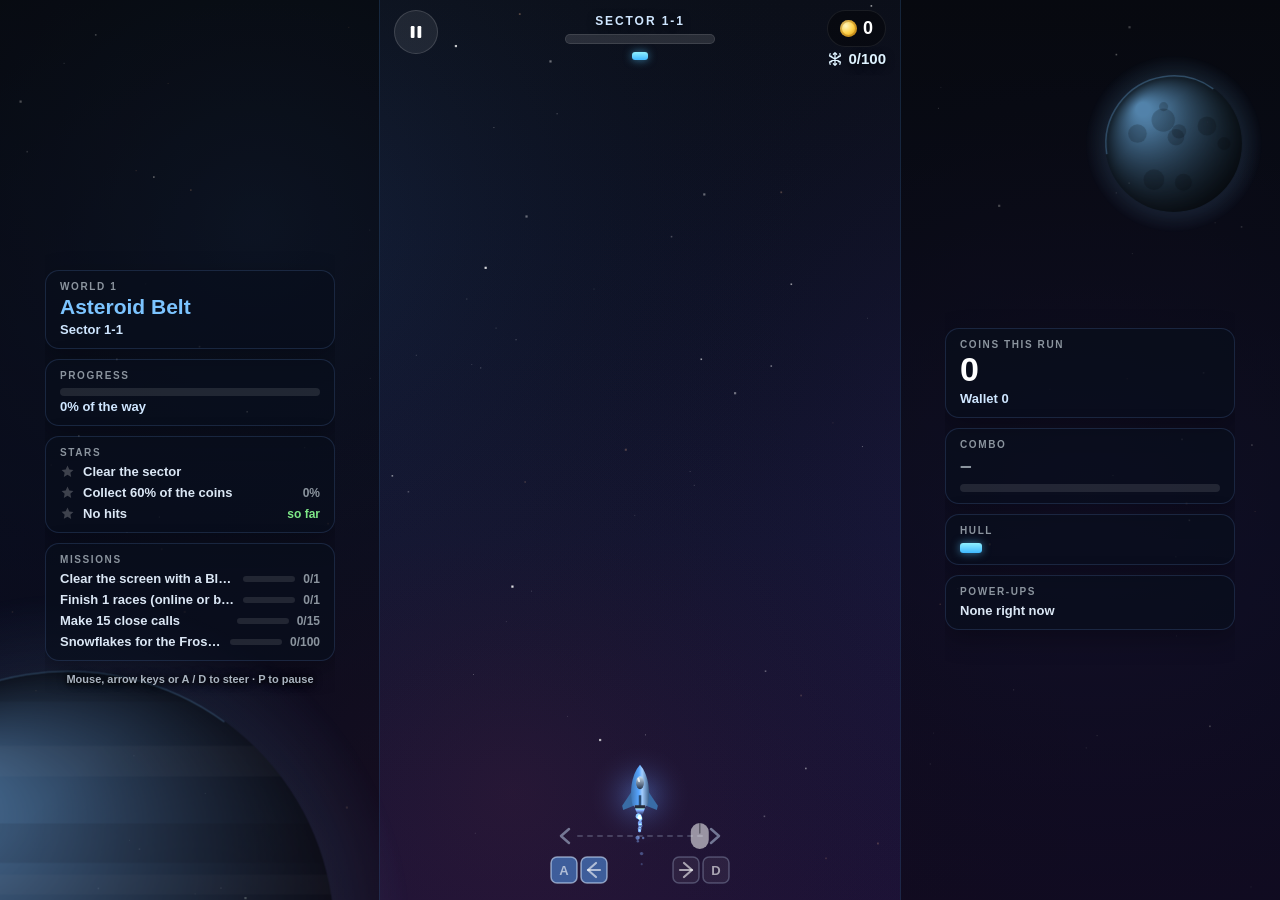
==== commit 34325c3c: "Add French and German, and fit the hangar on small phones - lang.js: French and German (407 texts ea" ====
--- a/index.html
+++ b/index.html
@@ -1026,6 +1026,12 @@
       #upgradeList { gap: 6px; }
       .upg { padding: 5px 10px; }
     }
+    /* Short phones: a smaller ship and one line per upgrade (longer languages included) */
+    @media (max-height: 690px) {
+      #hangar #shipPreview { width: 70px; height: 70px; }
+      .upg-txt { min-width: 0; }
+      .upg-txt b, .upg-txt small { white-space: nowrap; overflow: hidden; text-overflow: ellipsis; }
+    }
 
     @media (max-height: 640px) {
       .panel { gap: 10px; }
@@ -1086,6 +1092,9 @@
       .star-slot:nth-child(2) svg { width: 34px; height: 34px; }
       #shipPreview { width: 52px; height: 52px; }
       .pill.mini { height: 36px; }
+      #upgradeList { gap: 4px; }
+      .upg { padding-top: 3px; padding-bottom: 3px; }
+      .upg-ico { width: 32px; height: 32px; }
     }
     /* Phones on their side: the title on one line leaves room for every menu button */
     @media (orientation: landscape) and (max-height: 480px) {
@@ -1453,7 +1462,7 @@
     // ---------- Config ----------
     // Shown on the menu and the pause screen. Bump it with every release, together with
     // version.json (the website compares the two to offer a one-tap update).
-    const GAME_VERSION = "3.3";
+    const GAME_VERSION = "3.4";
     // A link that opens an ad in a new tab, for the rewards on the game's own website.
     // Empty for now: Monetag's link (removed in 2.9.1) sent players to adult and scam pages.
     // Without a link the reward buttons are hidden on the website; CrazyGames uses its own ads.
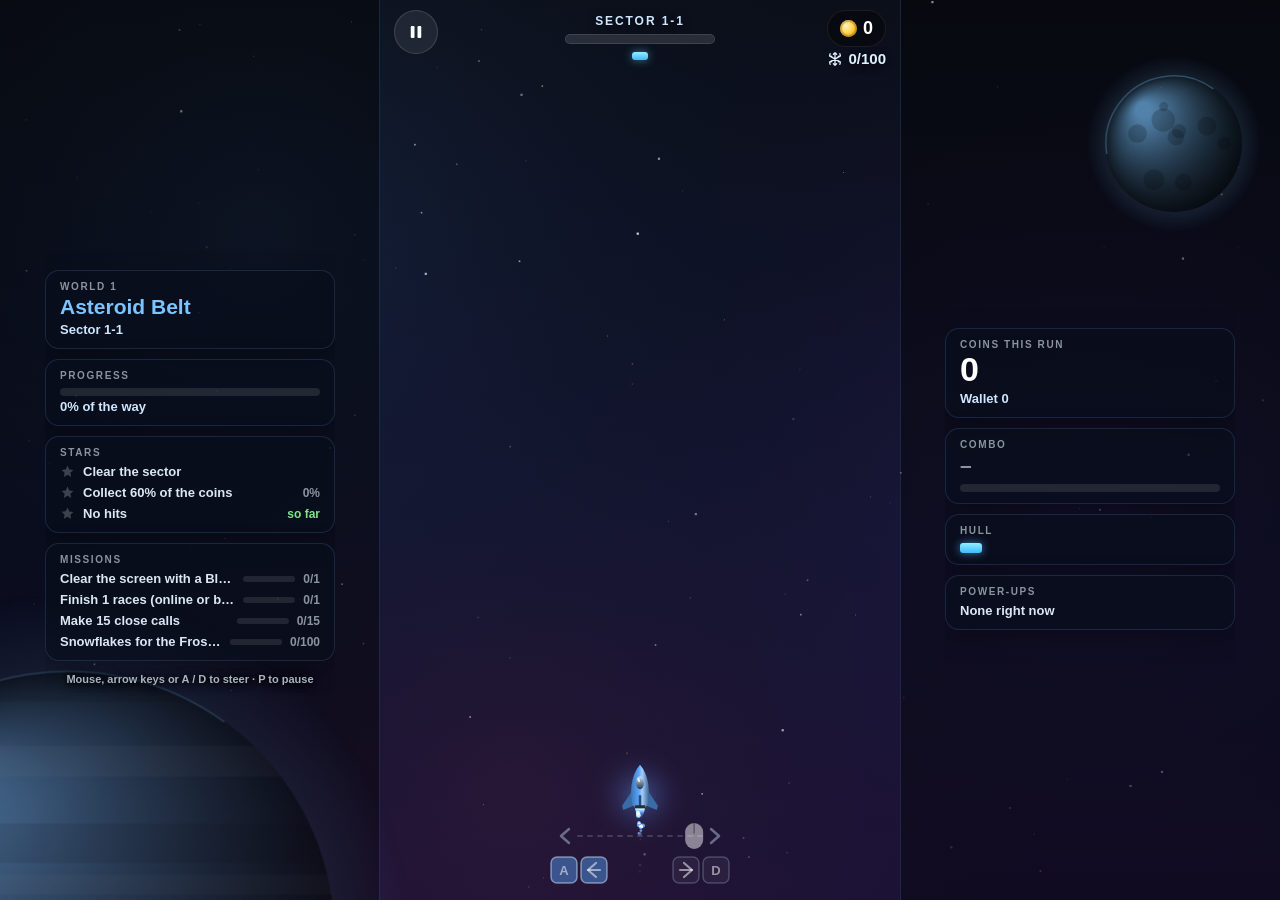
==== commit ea353435: "Verify the site in Google Search Console Adds the google-site-verification meta tag. The CrazyGames " ====
--- a/index.html
+++ b/index.html
@@ -11,6 +11,7 @@
   <meta name="theme-color" content="#0b0f19">
   <meta name="description" content="Fly through six meteor-filled worlds, beat the bosses, collect coins and upgrade your ships in this fast arcade game.">
   <meta name="google-adsense-account" content="ca-pub-9115547121554320">
+  <meta name="google-site-verification" content="u44HCf8yI1wSLZQyv7YL_yaz9LQ0aOv1DcezMNegnaU">
   <!-- Google AdSense (website only; build-crazygames.ps1 strips it). Keep Auto ads off in AdSense: they'd put banners over the game. -->
   <script async src="https://pagead2.googlesyndication.com/pagead/js/adsbygoogle.js?client=ca-pub-9115547121554320" crossorigin="anonymous"></script>
   <link rel="manifest" href="manifest.json">
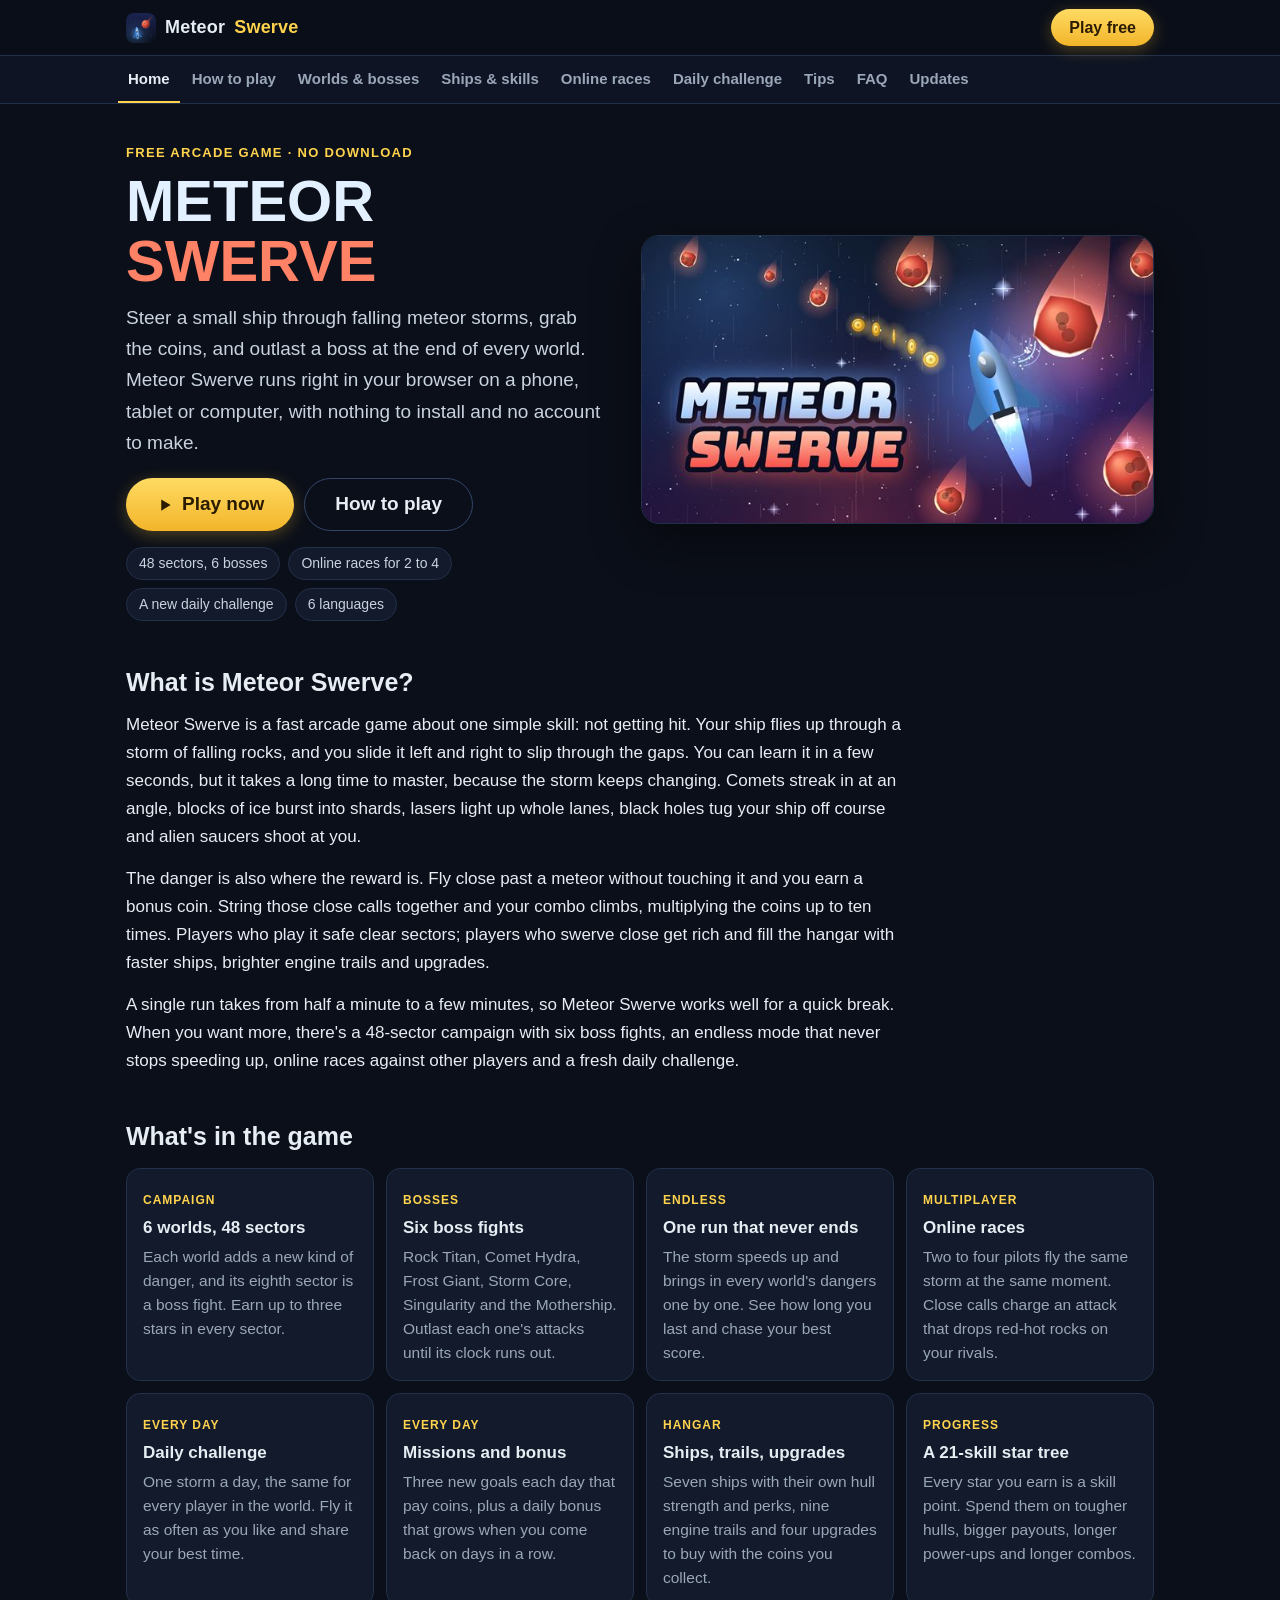
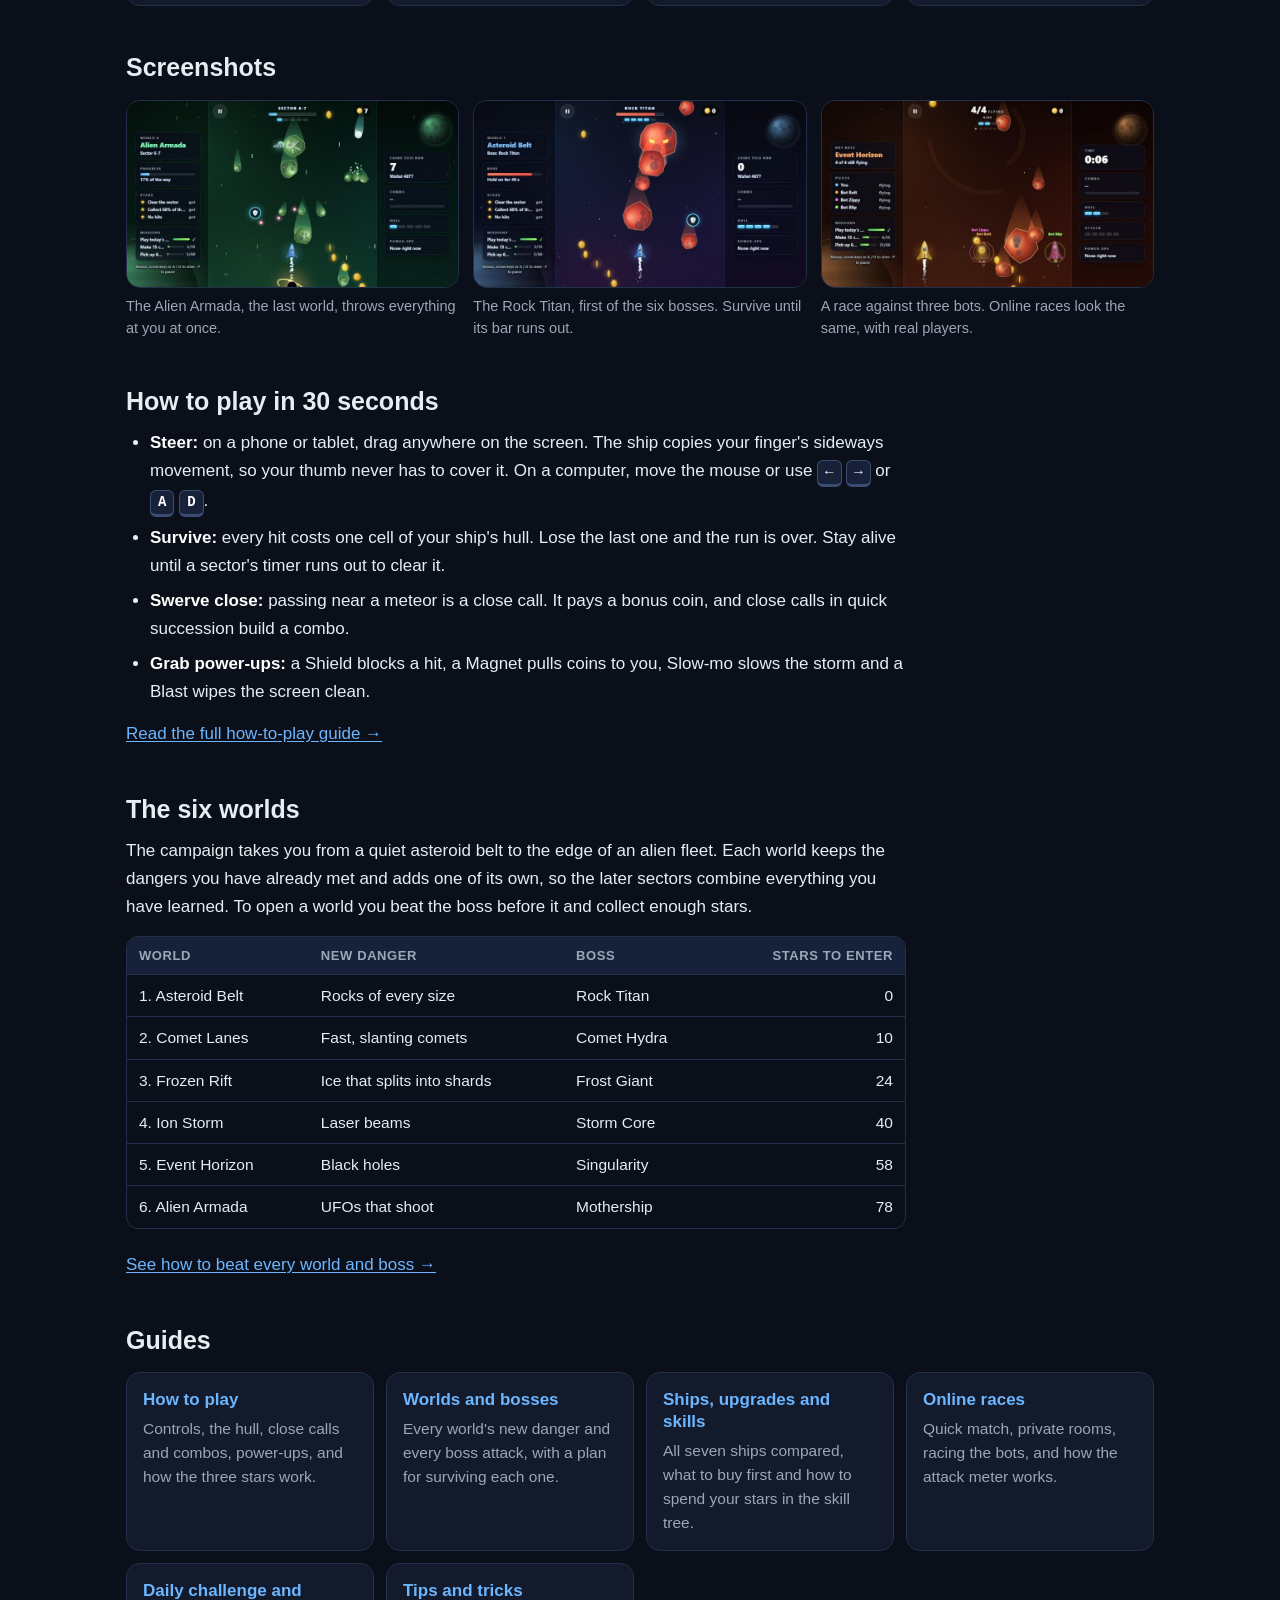
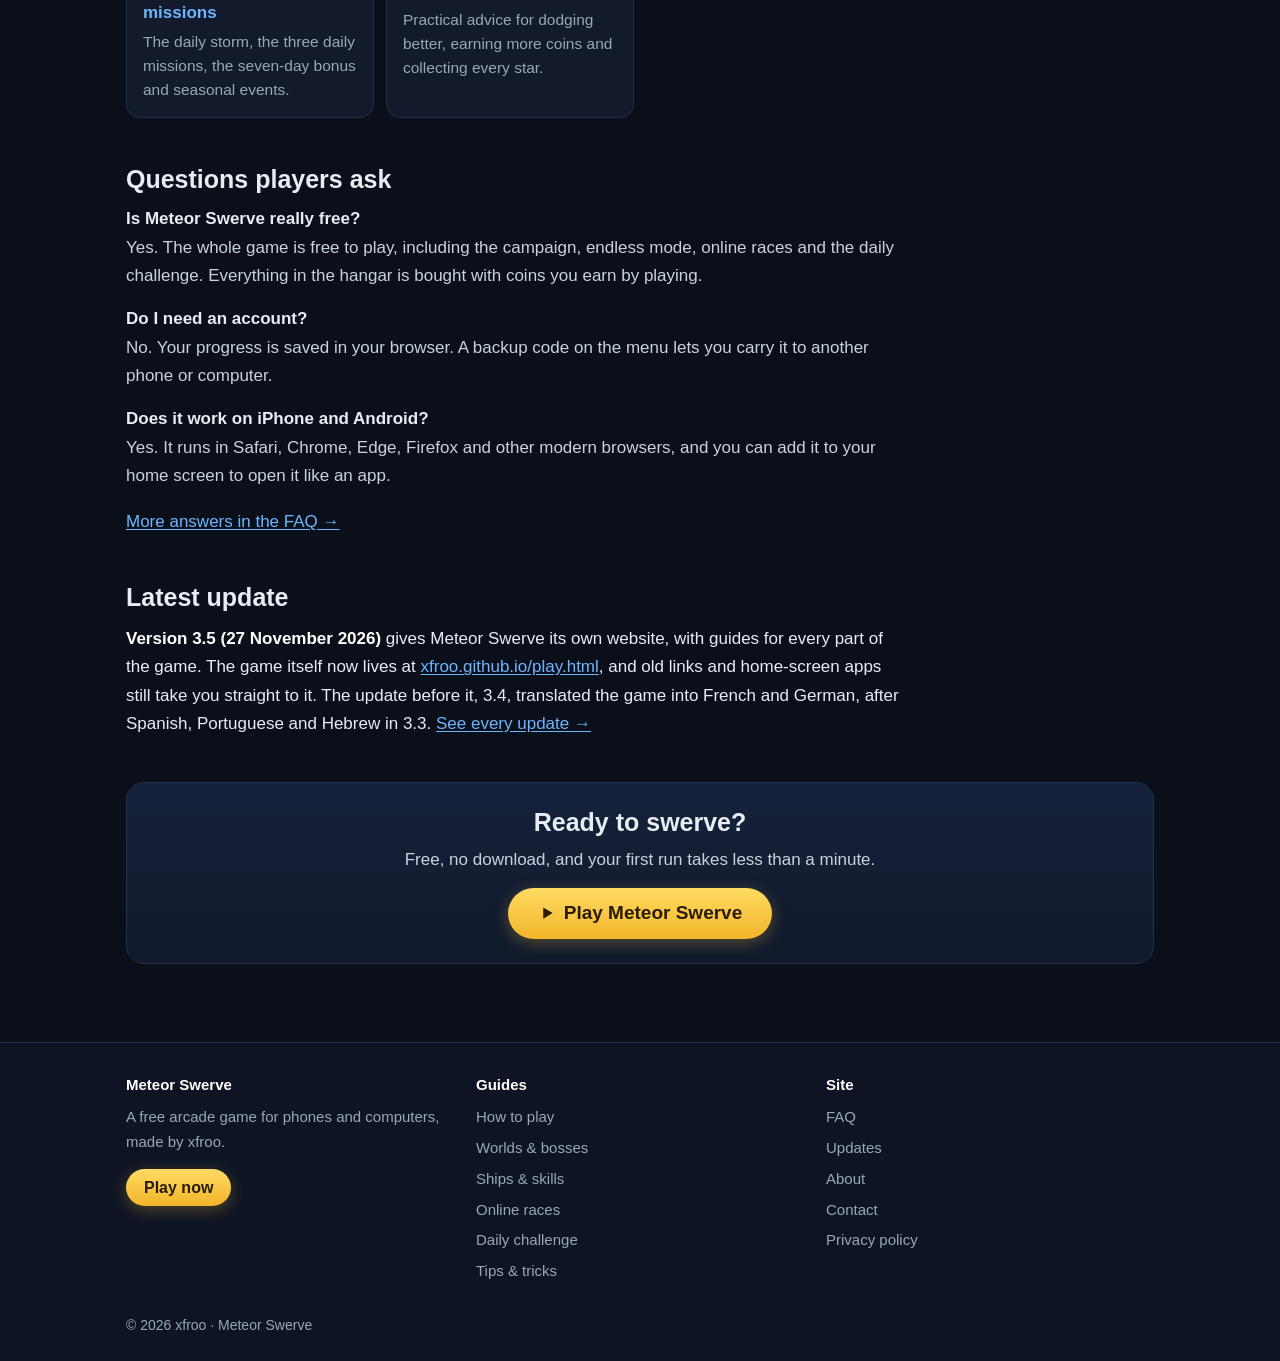
==== commit a7724359: "Give the game a real website with guides, and move the game to play.html AdSense rejected the site f" ====
--- a/index.html
+++ b/index.html
@@ -3,8352 +3,207 @@
 <head>
   <meta charset="UTF-8">
   <meta http-equiv="Content-Security-Policy" content="object-src 'none'; base-uri 'self'; form-action 'none'">
-  <meta name="viewport" content="width=device-width, initial-scale=1.0, maximum-scale=1.0, user-scalable=no, viewport-fit=cover">
-  <meta name="apple-mobile-web-app-capable" content="yes">
-  <meta name="mobile-web-app-capable" content="yes">
-  <meta name="apple-mobile-web-app-status-bar-style" content="black-translucent">
-  <meta name="apple-mobile-web-app-title" content="Meteor Swerve">
+  <script>
+    // The game moved from this address to play.html on 27 November 2026. Old invite and daily
+    // links (?room=, ?daily), the game's update button (?v=) and home-screen apps installed
+    // before then still open this page, so send them straight on to the game.
+    (function () {
+      var q = location.search, app = false, fromSite = false;
+      try { app = matchMedia("(display-mode: standalone)").matches || navigator.standalone === true; } catch (e) {}
+      try { fromSite = !!document.referrer && new URL(document.referrer).origin === location.origin; } catch (e) {}
+      if (/[?&](room|daily|v)(=|&|$)/.test(q) || (app && !fromSite)) location.replace("play.html" + q + location.hash);
+    })();
+  </script>
+  <meta name="viewport" content="width=device-width, initial-scale=1">
   <meta name="theme-color" content="#0b0f19">
-  <meta name="description" content="Fly through six meteor-filled worlds, beat the bosses, collect coins and upgrade your ships in this fast arcade game.">
+  <title>Meteor Swerve · Free Space Dodging Game for Phone and PC</title>
+  <meta name="description" content="Meteor Swerve is a free arcade game you play in your browser: dodge meteor storms across six worlds, beat six bosses, upgrade your ship and race up to three friends online.">
   <meta name="google-adsense-account" content="ca-pub-9115547121554320">
   <meta name="google-site-verification" content="u44HCf8yI1wSLZQyv7YL_yaz9LQ0aOv1DcezMNegnaU">
-  <!-- Google AdSense (website only; build-crazygames.ps1 strips it). Keep Auto ads off in AdSense: they'd put banners over the game. -->
-  <script async src="https://pagead2.googlesyndication.com/pagead/js/adsbygoogle.js?client=ca-pub-9115547121554320" crossorigin="anonymous"></script>
+  <link rel="canonical" href="https://xfroo.github.io/">
+  <meta property="og:type" content="website">
+  <meta property="og:site_name" content="Meteor Swerve">
+  <meta property="og:title" content="Meteor Swerve · Free space dodging game">
+  <meta property="og:description" content="Dodge meteor storms across six worlds, beat the bosses and race your friends online. Free in your browser, no download.">
+  <meta property="og:url" content="https://xfroo.github.io/">
+  <meta property="og:image" content="https://xfroo.github.io/img/cover-1200.jpg">
+  <meta name="twitter:card" content="summary_large_image">
   <link rel="manifest" href="manifest.json">
   <link rel="icon" type="image/svg+xml" href="icon.svg">
   <link rel="apple-touch-icon" href="apple-touch-icon.png">
-  <script src="https://sdk.crazygames.com/crazygames-sdk-v3.js"></script>
-
-  <title>Meteor Swerve</title>
-  <style>
-    * {
-      box-sizing: border-box;
-      user-select: none;
-      -webkit-user-select: none;
-      -webkit-touch-callout: none;
-      -webkit-tap-highlight-color: transparent;
-      margin: 0;
-      padding: 0;
-    }
-    :root {
-      --blue: #58a6ff;
-      --red: #f85149;
-      --gold: #ffd34d;
-      --green: #3fbf5a;
-      --muted: #8b949e;
-    }
-    [hidden] { display: none !important; }
-    html, body {
-      width: 100%;
-      height: 100%;
-      overflow: hidden;
-      background-color: #0b0f19;
-      color: #ffffff;
-      touch-action: none;
-      overscroll-behavior: none;
-      font-family: -apple-system, BlinkMacSystemFont, "Segoe UI", Roboto, sans-serif;
-    }
-    #gameCanvas {
-      position: fixed;
-      top: 0;
-      left: 0;
-      display: block;
-      touch-action: none;
-    }
-    #safeProbe {
-      position: fixed;
-      top: 0;
-      left: 0;
-      padding-top: env(safe-area-inset-top);
-      padding-bottom: env(safe-area-inset-bottom);
-      visibility: hidden;
-      pointer-events: none;
-    }
-
-    /* ---------- HUD ---------- */
-    #hud {
-      position: fixed;
-      top: 0;
-      left: 0;
-      right: 0;
-      z-index: 10;
-      padding: calc(env(safe-area-inset-top) + 10px) 14px 0;
-      display: grid;
-      grid-template-columns: 1fr auto 1fr;
-      align-items: start;
-      pointer-events: none;
-      opacity: 0;
-      transition: opacity .2s;
-    }
-    #hud.show { opacity: 1; }
-    #hud.show #pauseBtn { pointer-events: auto; }
-    #hud.dead #pauseBtn { opacity: 0; pointer-events: none; }
-    #pauseBtn { justify-self: start; }
-    #hudMid { display: flex; flex-direction: column; align-items: center; }
-    #hud.level #scoreBox, #hud:not(.level) #lvlBox { display: none; }
-    #scoreBox { text-align: center; }
-    #score {
-      font-size: 46px;
-      font-weight: 900;
-      line-height: 1;
-      font-variant-numeric: tabular-nums;
-      text-shadow: 0 3px 14px rgba(0,0,0,.7);
-    }
-    #hudBest {
-      font-size: 11px;
-      font-weight: 800;
-      letter-spacing: .14em;
-      color: var(--muted);
-      margin-top: 4px;
-    }
-    #lvlBox { display: flex; flex-direction: column; align-items: center; gap: 6px; padding-top: 4px; }
-    #lvlName {
-      font-size: 12px;
-      font-weight: 900;
-      letter-spacing: .16em;
-      color: #cfe6ff;
-      text-shadow: 0 2px 8px rgba(0,0,0,.7);
-      white-space: nowrap;
-    }
-    #progBar {
-      width: 150px;
-      height: 10px;
-      border-radius: 10px;
-      background: rgba(255,255,255,.12);
-      border: 1px solid rgba(255,255,255,.1);
-      overflow: hidden;
-    }
-    #progFill { display: block; height: 100%; width: 0; border-radius: 10px; background: linear-gradient(90deg, #58a6ff, #7ee0ff); }
-    #progBar.boss #progFill { background: linear-gradient(90deg, #ff7b54, #f85149); }
-    #hullRow { display: flex; justify-content: center; gap: 4px; margin-top: 8px; }
-    #hullRow .cell { width: 16px; height: 8px; border-radius: 3px; background: rgba(255,255,255,.14); transition: background .2s; }
-    #hullRow .cell.on { background: linear-gradient(180deg, #8ff0ff, #3fb8ff); box-shadow: 0 0 8px rgba(88,200,255,.6); }
-    #hullRow .cell.guard { background: linear-gradient(180deg, #fff3b0, #ffc93d); box-shadow: 0 0 8px rgba(255,211,77,.7); margin-left: 4px; }
-    #coinBox {
-      justify-self: end;
-      display: inline-flex;
-      align-items: center;
-      gap: 6px;
-      font-size: 18px;
-      font-weight: 900;
-      font-variant-numeric: tabular-nums;
-      background: rgba(0,0,0,.35);
-      border: 1px solid rgba(255,255,255,.08);
-      padding: 7px 12px;
-      border-radius: 999px;
-    }
-    .icon-btn {
-      width: 44px;
-      height: 44px;
-      border-radius: 50%;
-      border: 1px solid rgba(255,255,255,.14);
-      background: rgba(255,255,255,.08);
-      color: #ffffff;
-      display: inline-flex;
-      align-items: center;
-      justify-content: center;
-      font-size: 20px;
-      cursor: pointer;
-      flex: none;
-    }
-    .icon-btn svg { width: 18px; height: 18px; fill: currentColor; }
-    .coin {
-      display: inline-block;
-      width: .95em;
-      height: .95em;
-      border-radius: 50%;
-      background: radial-gradient(circle at 35% 35%, #fff6c2, #ffd34d 45%, #c98400);
-      box-shadow: inset 0 0 0 2px rgba(140,80,0,.35);
-      vertical-align: -0.12em;
-      flex: none;
-    }
-    .ico-star { display: inline-flex; color: var(--gold); }
-    .ico-star svg { width: .95em; height: .95em; fill: currentColor; }
-
-    /* ---------- Screens ---------- */
-    /* The panel centres itself and the screen scrolls if a very short window can't fit it. */
-    .overlay {
-      position: fixed;
-      inset: 0;
-      z-index: 20;
-      display: flex;
-      flex-direction: column;
-      align-items: center;
-      overflow-x: hidden;
-      overflow-y: auto;
-      touch-action: pan-y;
-      padding: calc(env(safe-area-inset-top) + 20px) 20px calc(env(safe-area-inset-bottom) + 20px);
-      background: rgba(7,10,20,.78);
-      text-align: center;
-      opacity: 0;
-      visibility: hidden;
-      transition: opacity .25s ease, visibility 0s linear .25s;
-    }
-    .overlay.show {
-      opacity: 1;
-      visibility: visible;
-      transition: opacity .25s ease;
-    }
-    .panel {
-      display: flex;
-      flex-direction: column;
-      align-items: center;
-      gap: 14px;
-      margin: auto 0;
-      width: 100%;
-    }
-    /* Buttons ignore taps for a moment after a screen appears, so a finger
-       that is still dragging from gameplay can't skip the screen by accident. */
-    .overlay:not(.ready) button { pointer-events: none; }
-    .overlay.menu { background: radial-gradient(120% 80% at 50% 40%, rgba(7,10,20,.1), rgba(7,10,20,.7)); }
-    #adwait { z-index: 30; background: rgba(7,10,20,.92); }
-
-    .btn {
-      font: inherit;
-      font-size: 19px;
-      font-weight: 800;
-      letter-spacing: .02em;
-      color: #ffffff;
-      border: 0;
-      border-radius: 999px;
-      padding: 16px 28px;
-      min-width: 230px;
-      display: inline-flex;
-      align-items: center;
-      justify-content: center;
-      gap: 8px;
-      cursor: pointer;
-      background: linear-gradient(180deg, #6cb4ff, #3d82e0);
-      box-shadow: 0 10px 28px rgba(88,166,255,.35), inset 0 -3px 0 rgba(0,0,0,.18);
-      transition: transform .08s ease, filter .15s;
-    }
-    .btn:active { transform: scale(.96); }
-    .btn:disabled { filter: grayscale(.7) brightness(.7); cursor: default; }
-    .btn.big { font-size: 22px; padding: 18px 28px; min-width: 240px; }
-    .btn.ad {
-      background: linear-gradient(180deg, #3fbf5a, #23883a);
-      box-shadow: 0 10px 28px rgba(46,160,67,.4), inset 0 -3px 0 rgba(0,0,0,.18);
-    }
-    .btn.gold {
-      background: linear-gradient(180deg, #ffd34d, #e0a210);
-      color: #3a2600;
-      box-shadow: 0 10px 28px rgba(255,200,60,.3), inset 0 -3px 0 rgba(0,0,0,.15);
-    }
-    .btn.sec {
-      min-width: 0;
-      padding: 12px 22px;
-      font-size: 16px;
-      background: rgba(255,255,255,.1);
-      box-shadow: inset 0 0 0 1px rgba(255,255,255,.16);
-    }
-    .btn.sec small { font-size: 13px; font-weight: 700; color: var(--muted); }
-    .btn.ghost {
-      background: none;
-      box-shadow: none;
-      color: var(--muted);
-      font-size: 16px;
-      font-weight: 700;
-      padding: 10px 18px;
-      min-width: 0;
-    }
-    .btn.ghost.glow { color: #ffe08a; }
-    .badge {
-      font-size: 11px;
-      font-weight: 900;
-      letter-spacing: .08em;
-      padding: 3px 6px;
-      border-radius: 6px;
-      background: rgba(0,0,0,.25);
-    }
-    .badge.new { background: linear-gradient(180deg, #ff6b6b, #e5383b); color: #ffffff; }
-    .pill {
-      font: inherit;
-      font-size: 14px;
-      font-weight: 800;
-      color: #ffffff;
-      border: 0;
-      border-radius: 999px;
-      padding: 0 16px;
-      height: 44px;
-      display: inline-flex;
-      align-items: center;
-      gap: 8px;
-      cursor: pointer;
-      background: linear-gradient(180deg, #3fbf5a, #23883a);
-    }
-    .pill:disabled { background: rgba(255,255,255,.08); color: var(--muted); cursor: default; }
-    .row { display: flex; gap: 10px; justify-content: center; flex-wrap: wrap; }
-    .row.minirow { gap: 8px; }
-    .pill.mini { height: 40px; padding: 0 14px; background: rgba(255,255,255,.09); box-shadow: inset 0 0 0 1px rgba(255,255,255,.13); }
-    .pill.mini[hidden] { display: none; }
-    .pill.mini svg { width: 17px; height: 17px; fill: none; stroke: currentColor; stroke-width: 2; flex: none; }
-    .pill.mini .badge { padding: 2px 6px; }
-    @media (max-height: 760px) { #menuHint { display: none; } }
-    .linkbtn { font: inherit; color: inherit; background: none; border: 0; padding: 8px 3px; text-decoration: underline; cursor: pointer; }
-    .langs { display: flex; flex-direction: column; gap: 10px; width: min(300px, calc(100vw - 48px)); }
-    .langs .btn.sec { width: 100%; }
-    .langs .btn.cur { box-shadow: inset 0 0 0 2px var(--gold); }
-
-    /* ---------- Toasts and missions ---------- */
-    #toast {
-      position: fixed;
-      left: 50%;
-      top: calc(env(safe-area-inset-top) + 92px);
-      transform: translate(-50%, -12px);
-      z-index: 40;
-      pointer-events: none;
-      opacity: 0;
-      transition: opacity .25s, transform .25s;
-      background: linear-gradient(180deg, rgba(28,64,36,.96), rgba(17,40,23,.96));
-      border: 1px solid rgba(126,231,135,.5);
-      color: #d6ffd9;
-      font-size: 14px;
-      font-weight: 800;
-      padding: 9px 16px;
-      border-radius: 999px;
-      box-shadow: 0 8px 24px rgba(0,0,0,.45);
-      white-space: nowrap;
-      max-width: calc(100vw - 32px);
-      overflow: hidden;
-      text-overflow: ellipsis;
-    }
-    #toast.show { opacity: 1; transform: translate(-50%, 0); }
-    .mlist { display: flex; flex-direction: column; gap: 10px; width: min(360px, calc(100vw - 32px)); }
-    .mcard { background: rgba(255,255,255,.06); border: 1px solid rgba(255,255,255,.1); border-radius: 14px; padding: 12px 14px; text-align: left; }
-    .mcard.done { border-color: rgba(126,231,135,.55); background: rgba(63,191,90,.12); }
-    .mcard.claimed { opacity: .55; }
-    .mtop { display: flex; align-items: flex-start; justify-content: space-between; gap: 10px; }
-    .mtop b { font-size: 15px; font-weight: 800; line-height: 1.3; }
-    .mrew { display: inline-flex; align-items: center; gap: 4px; font-weight: 900; color: var(--gold); white-space: nowrap; }
-    .mprog { display: flex; align-items: center; gap: 10px; margin-top: 9px; min-height: 34px; }
-    .mbar2 { flex: 1; height: 8px; border-radius: 8px; background: rgba(255,255,255,.1); overflow: hidden; }
-    .mbar2 i { display: block; height: 100%; border-radius: 8px; background: linear-gradient(90deg, #3fbf5a, #9dff5c); }
-    .mprog em { font-style: normal; font-size: 13px; font-weight: 800; color: var(--muted); font-variant-numeric: tabular-nums; min-width: 44px; text-align: right; }
-    .pill.mclaim { height: 34px; padding: 0 14px; font-size: 13px; }
-    .mclaimed { font-size: 13px; font-weight: 800; color: #7ee787; }
-    .mbonus { display: flex; align-items: center; gap: 8px; font-size: 14px; font-weight: 700; color: var(--muted); }
-    .mbonus svg { width: 18px; height: 18px; fill: var(--gold); flex: none; }
-    .mbonus.got { color: var(--gold); }
-
-    /* ---------- Daily challenge results ---------- */
-    #dailyResult { background: rgba(7,10,20,.88); }
-    .kicker { font-size: 12px; font-weight: 900; letter-spacing: .18em; color: #c8a6ff; }
-    #drTitle.gold { color: var(--gold); text-shadow: 0 6px 28px rgba(255,211,77,.45); }
-    .drtime { font-size: 64px; font-weight: 900; line-height: 1; font-variant-numeric: tabular-nums; text-shadow: 0 6px 28px rgba(0,0,0,.6); }
-    .drstats { display: flex; gap: 8px; flex-wrap: wrap; justify-content: center; }
-    .drstats span { display: inline-flex; align-items: center; gap: 4px; font-size: 13px; font-weight: 800; padding: 5px 11px; border-radius: 999px;
-      background: rgba(255,255,255,.07); border: 1px solid rgba(255,255,255,.1); }
-    #hud.daily #atkRow { display: none !important; }
-
-    /* ---------- Winter event ---------- */
-    .ico-flake { display: inline-flex; }
-    .ico-flake svg { width: 17px; height: 17px; }
-    .pill.mini .short { display: none; }
-    @media (max-width: 420px) {
-      .pill.mini .long { display: none; }
-      .pill.mini .short { display: inline; }
-      .row.minirow { gap: 6px; }
-      .pill.mini { padding: 0 11px; gap: 6px; }
-    }
-    .pill.mini.winter { color: #eaf7ff; background: linear-gradient(180deg, rgba(120,190,255,.3), rgba(80,140,230,.22)); box-shadow: inset 0 0 0 1px rgba(190,230,255,.38); }
-    #flakeBox {
-      position: absolute;
-      right: 14px;
-      top: calc(env(safe-area-inset-top) + 50px);
-      display: flex;
-      align-items: center;
-      gap: 5px;
-      font-size: 15px;
-      font-weight: 900;
-      color: #dff3ff;
-      text-shadow: 0 2px 8px rgba(0,0,0,.7);
-      font-variant-numeric: tabular-nums;
-    }
-    #flakeBox[hidden] { display: none; }
-    #flakeBox svg { width: 16px; height: 16px; }
-    .kicker.frosty { color: #a9dcff; }
-    #winterShip { width: 110px; height: 110px; }
-    .wprog { display: flex; align-items: center; gap: 12px; width: min(300px, calc(100vw - 48px)); }
-    .wprog .mbar2 i { background: linear-gradient(90deg, #8fd3ff, #e8f7ff); }
-    .wprog b { font-size: 15px; font-weight: 900; white-space: nowrap; font-variant-numeric: tabular-nums; }
-    @media (max-height: 480px) { #winterShip { display: none; } }
-    @media (max-height: 480px) { .drtime { font-size: 44px; } }
-
-    .title {
-      font-weight: 900;
-      font-size: clamp(46px, 14vw, 68px);
-      line-height: .9;
-      letter-spacing: -.01em;
-      margin-bottom: 4px;
-    }
-    .title span {
-      display: block;
-      -webkit-background-clip: text;
-      background-clip: text;
-      color: transparent;
-    }
-    .title .t1 { background-image: linear-gradient(180deg, #ffffff, #9ccaff); }
-    .title .t2 { background-image: linear-gradient(180deg, #ffb39a, #f85149); }
-
-    .stats { display: flex; gap: 12px; }
-    .stat {
-      background: rgba(255,255,255,.06);
-      border: 1px solid rgba(255,255,255,.08);
-      border-radius: 14px;
-      padding: 8px 16px;
-      min-width: 104px;
-    }
-    .stat small {
-      display: block;
-      font-size: 11px;
-      font-weight: 800;
-      letter-spacing: .14em;
-      color: var(--muted);
-    }
-    .stat b {
-      font-size: 22px;
-      font-weight: 900;
-      display: inline-flex;
-      align-items: center;
-      gap: 6px;
-      font-variant-numeric: tabular-nums;
-    }
-    #menuShip { width: 96px; height: 96px; margin: -6px 0; }
-
-    /* ---------- Galaxy map ---------- */
-    .map-head { display: flex; align-items: center; justify-content: space-between; gap: 10px; width: 100%; max-width: 380px; }
-    .world-title { display: flex; flex-direction: column; align-items: center; gap: 3px; }
-    .world-title small { font-size: 11px; font-weight: 800; letter-spacing: .16em; color: var(--muted); }
-    .world-title b { font-size: 24px; font-weight: 900; line-height: 1.1; }
-    .world-title span { font-size: 13px; font-weight: 800; color: var(--gold); display: inline-flex; align-items: center; gap: 4px; }
-    .world-title span svg { width: 13px; height: 13px; fill: currentColor; }
-    #levelGrid { display: grid; grid-template-columns: repeat(4, 68px); gap: 10px; }
-    .lvl {
-      width: 68px;
-      height: 68px;
-      border-radius: 16px;
-      border: 1px solid rgba(255,255,255,.14);
-      background: rgba(255,255,255,.07);
-      color: #ffffff;
-      font: inherit;
-      display: flex;
-      flex-direction: column;
-      align-items: center;
-      justify-content: center;
-      gap: 5px;
-      cursor: pointer;
-    }
-    .lvl .n { font-size: 24px; font-weight: 900; line-height: 1; display: flex; }
-    .lvl .n svg { width: 22px; height: 22px; fill: currentColor; }
-    .lvl .st { display: flex; gap: 1px; }
-    .lvl .st i { display: flex; }
-    .lvl .st svg { width: 12px; height: 12px; fill: rgba(255,255,255,.18); }
-    .lvl .st i.on svg { fill: var(--gold); }
-    .lvl.boss { background: rgba(248,81,73,.14); border-color: rgba(248,81,73,.45); color: #ffb3a6; }
-    .lvl:disabled { opacity: .4; cursor: default; }
-    .lvl.next { border-color: #7ee0ff; animation: nextPulse 1.4s ease-in-out infinite; }
-    @keyframes nextPulse {
-      0%, 100% { box-shadow: 0 0 0 2px rgba(126,224,255,.3), 0 0 14px rgba(126,224,255,.3); }
-      50% { box-shadow: 0 0 0 4px rgba(126,224,255,.15), 0 0 26px rgba(126,224,255,.55); }
-    }
-    .arrow:disabled { opacity: .25; cursor: default; }
-
-    /* ---------- Hangar ---------- */
-    .hangar-top { display: grid; grid-template-columns: 1fr auto 1fr; align-items: center; gap: 12px; width: 100%; max-width: 380px; }
-    .hangar-top .back { justify-self: start; padding: 8px 4px; }
-    .hangar-top .chip { justify-self: end; }
-    /* One column on phones; ship and upgrades side by side on landscape screens */
-    .hangar-body { display: flex; flex-direction: column; align-items: center; gap: inherit; width: 100%; }
-    .hangar-col { display: flex; flex-direction: column; align-items: center; gap: inherit; width: 100%; }
-    @media (orientation: landscape) and (min-width: 600px) {
-      .hangar-body { flex-direction: row; justify-content: center; align-items: center; column-gap: 36px; }
-      .hangar-col { width: auto; flex: none; }
-      .upg-col { flex: 0 1 360px; }
-      .hangar-top { max-width: 660px; }
-    }
-    .chip {
-      display: inline-flex;
-      align-items: center;
-      gap: 6px;
-      font-weight: 900;
-      font-size: 17px;
-      background: rgba(0,0,0,.35);
-      border: 1px solid rgba(255,255,255,.1);
-      padding: 6px 12px;
-      border-radius: 999px;
-      font-variant-numeric: tabular-nums;
-    }
-    .hangar { display: flex; align-items: center; gap: 6px; }
-    .arrow {
-      width: 48px;
-      height: 48px;
-      border-radius: 50%;
-      border: 1px solid rgba(255,255,255,.14);
-      background: rgba(255,255,255,.06);
-      color: #ffffff;
-      font-size: 30px;
-      line-height: 1;
-      padding-bottom: 4px;
-      cursor: pointer;
-      flex: none;
-    }
-    .hangar-mid { width: 150px; display: flex; flex-direction: column; align-items: center; }
-    #shipPreview { width: 110px; height: 110px; }
-    #skinName { font-size: 20px; font-weight: 900; }
-    #skinStatus { font-size: 13px; font-weight: 700; color: var(--muted); margin-top: 2px; }
-    #skinStatus.owned { color: #56d364; }
-    #skinStatus svg { width: 11px; height: 11px; fill: currentColor; vertical-align: -1px; margin-right: 3px; }
-    #skinDots { display: flex; gap: 6px; margin-top: 8px; }
-    #skinDots i { width: 7px; height: 7px; border-radius: 50%; background: rgba(255,255,255,.18); }
-    #skinDots i.own { background: rgba(255,255,255,.45); }
-    #skinDots i.cur { background: #ffffff; transform: scale(1.35); }
-    #shipStats { display: flex; flex-direction: column; align-items: center; gap: 5px; font-size: 13px; font-weight: 700; color: #cfe6ff; }
-    .trail-row { display: flex; align-items: center; gap: 8px; }
-    .arrow.mini { width: 32px; height: 32px; font-size: 22px; padding-bottom: 3px; }
-    .trail-mid { display: flex; align-items: center; gap: 7px; min-width: 196px; justify-content: center; font-size: 14px; }
-    .trail-mid small { font-size: 11px; font-weight: 800; letter-spacing: .14em; color: var(--muted); }
-    .trail-mid b { font-weight: 900; }
-    .trail-swatch { width: 18px; height: 18px; border-radius: 50%; box-shadow: 0 0 8px rgba(255,255,255,.25), inset 0 0 0 1px rgba(255,255,255,.3); flex: none; }
-    #trailStatus { font-size: 12px; font-weight: 800; color: var(--muted); display: inline-flex; align-items: center; gap: 3px; }
-    #trailStatus.owned { color: #56d364; }
-    #trailStatus svg { width: 11px; height: 11px; fill: currentColor; }
-    #shipStats small { font-size: 11px; font-weight: 800; letter-spacing: .14em; color: var(--muted); margin-right: 6px; }
-    .cells { display: inline-flex; gap: 3px; vertical-align: middle; }
-    .cells i { width: 14px; height: 8px; border-radius: 3px; background: #3fb8ff; }
-    .cells i.up { background: #9ff3ff; box-shadow: 0 0 6px rgba(126,224,255,.8); }
-    .upg-title { font-size: 11px; font-weight: 800; letter-spacing: .16em; color: var(--muted); }
-    #upgradeList { display: flex; flex-direction: column; gap: 8px; width: 100%; max-width: 360px; }
-    .upg {
-      display: grid;
-      grid-template-columns: 38px 1fr auto;
-      align-items: center;
-      gap: 10px;
-      background: rgba(255,255,255,.06);
-      border: 1px solid rgba(255,255,255,.08);
-      border-radius: 14px;
-      padding: 8px 10px;
-      text-align: left;
-    }
-    .upg-ico { width: 38px; height: 38px; border-radius: 10px; background: rgba(88,166,255,.15); display: flex; align-items: center; justify-content: center; color: #9fd0ff; }
-    .upg-ico svg { width: 22px; height: 22px; fill: currentColor; }
-    .upg-txt b { display: block; font-size: 15px; font-weight: 800; }
-    .upg-txt small { display: block; font-size: 12px; color: var(--muted); font-weight: 600; }
-    .pips { display: flex; gap: 3px; margin-top: 4px; }
-    .pips i { width: 12px; height: 5px; border-radius: 3px; background: rgba(255,255,255,.15); }
-    .pips i.on { background: var(--gold); }
-    .upg-buy {
-      font: inherit;
-      font-size: 14px;
-      font-weight: 900;
-      color: #3a2600;
-      border: 0;
-      border-radius: 999px;
-      padding: 9px 12px;
-      background: linear-gradient(180deg, #ffd34d, #e0a210);
-      display: inline-flex;
-      align-items: center;
-      gap: 5px;
-      cursor: pointer;
-      white-space: nowrap;
-    }
-    .upg-buy:disabled { background: rgba(255,255,255,.1); color: var(--muted); cursor: default; }
-    .upg.supply { border-color: rgba(255,211,77,.3); }
-    .upg.supply .upg-ico { background: rgba(255,211,77,.16); color: #ffd34d; }
-    .upg-txt b em { font-style: normal; color: #ffd34d; margin-left: 4px; }
-    .upg-done { font-size: 13px; font-weight: 800; color: #56d364; padding: 2px 0; text-align: center; }
-
-    .menu-foot { display: flex; align-items: center; gap: 12px; }
-    .hint { font-size: 13px; color: var(--muted); font-weight: 600; }
-    .tip { font-size: 13px; font-weight: 700; color: #ffe08a; max-width: 300px; line-height: 1.35; }
-    .ver { font-size: 11px; font-weight: 700; color: var(--muted); opacity: .6; }
-    .ver a { color: inherit; padding: 8px 3px; -webkit-touch-callout: default; }
-
-    /* ---------- Daily bonus ---------- */
-    #daily { z-index: 25; background: rgba(7,10,20,.94); }
-    .days { display: flex; flex-wrap: wrap; justify-content: center; gap: 8px; max-width: 300px; }
-    .day {
-      width: 64px;
-      height: 70px;
-      border-radius: 14px;
-      background: rgba(255,255,255,.06);
-      border: 1px solid rgba(255,255,255,.1);
-      display: flex;
-      flex-direction: column;
-      align-items: center;
-      justify-content: center;
-      gap: 4px;
-      font-size: 13px;
-      font-weight: 900;
-    }
-    .day small { font-size: 10px; font-weight: 800; letter-spacing: .1em; color: var(--muted); }
-    .day b { display: inline-flex; align-items: center; gap: 3px; }
-    .day b svg { width: 13px; height: 13px; fill: #ffd34d; }
-    .day.done { opacity: .45; }
-    .day.done b::after { content: " ✓"; color: #56d364; }
-    .day.today { border-color: #ffd34d; background: rgba(255,211,77,.14); box-shadow: 0 0 18px rgba(255,211,77,.35); }
-    .day.big { width: 136px; }
-    .note {
-      font-size: 14px;
-      font-weight: 800;
-      color: #9ff3ff;
-      background: rgba(126,224,255,.12);
-      border: 1px solid rgba(126,224,255,.3);
-      border-radius: 999px;
-      padding: 7px 16px;
-    }
-    #worldInfo { margin-top: -4px; }
-    #worldInfo b { color: #cfe6ff; font-weight: 800; }
-
-    .h1 { font-size: 40px; font-weight: 900; line-height: 1.05; }
-    .h2 { font-size: 22px; font-weight: 800; }
-    .sub { color: var(--muted); font-size: 15px; font-weight: 600; max-width: 320px; }
-
-    .ring { position: relative; width: 120px; height: 120px; }
-    .ring svg { width: 100%; height: 100%; transform: rotate(-90deg); }
-    .ring circle { fill: none; stroke-width: 8; }
-    .ring .track { stroke: rgba(255,255,255,.1); }
-    #ringProg { stroke: var(--green); stroke-linecap: round; stroke-dasharray: 276.46px; }
-    .ring span {
-      position: absolute;
-      inset: 0;
-      display: flex;
-      align-items: center;
-      justify-content: center;
-      font-size: 44px;
-      font-weight: 900;
-    }
-
-    .score-big {
-      font-size: 76px;
-      font-weight: 900;
-      line-height: 1;
-      font-variant-numeric: tabular-nums;
-      text-shadow: 0 6px 24px rgba(88,166,255,.45);
-    }
-    .go-row { display: flex; gap: 12px; margin-bottom: 6px; }
-    .new-best {
-      background: linear-gradient(180deg, #ffd34d, #e0a210);
-      color: #3a2600;
-      font-weight: 900;
-      font-size: 14px;
-      letter-spacing: .12em;
-      padding: 6px 14px;
-      border-radius: 999px;
-      animation: bob 1s ease-in-out infinite;
-    }
-    @keyframes bob { 50% { transform: translateY(-4px) scale(1.05); } }
-
-    /* ---------- Sector clear / failed ---------- */
-    .stars3 { display: flex; gap: 12px; align-items: flex-end; }
-    .star-slot { display: flex; flex-direction: column; align-items: center; gap: 4px; width: 84px; animation: starIn .45s cubic-bezier(.3,1.6,.6,1) both; }
-    .star-slot svg { width: 46px; height: 46px; fill: rgba(255,255,255,.12); }
-    .star-slot:nth-child(2) svg { width: 58px; height: 58px; }
-    .star-slot.on svg { fill: #ffd34d; filter: drop-shadow(0 0 10px rgba(255,211,77,.6)); }
-    .star-slot small { font-size: 11px; font-weight: 800; color: var(--muted); letter-spacing: .03em; }
-    .star-slot.on small { color: #ffe9a6; }
-    .star-slot.fresh small::after { content: " NEW"; color: #7ee0ff; }
-    @keyframes starIn { from { transform: scale(0) rotate(-40deg); opacity: 0; } }
-    .fail-bar { width: 220px; height: 10px; border-radius: 10px; background: rgba(255,255,255,.12); overflow: hidden; }
-    .fail-bar i { display: block; height: 100%; width: 0; background: linear-gradient(90deg, #ff7b54, #f85149); }
-
-    .spinner {
-      width: 46px;
-      height: 46px;
-      border-radius: 50%;
-      border: 4px solid rgba(255,255,255,.15);
-      border-top-color: var(--green);
-      animation: spin .8s linear infinite;
-    }
-    @keyframes spin { to { transform: rotate(360deg); } }
-
-    #countdown {
-      position: fixed;
-      inset: 0;
-      z-index: 15;
-      display: flex;
-      align-items: center;
-      justify-content: center;
-      font-size: 110px;
-      font-weight: 900;
-      pointer-events: none;
-      opacity: 0;
-      text-shadow: 0 8px 40px rgba(88,166,255,.7);
-    }
-    #countdown.pop { animation: pop .7s ease-out forwards; }
-    @keyframes pop {
-      0% { opacity: 0; transform: scale(1.8); }
-      25% { opacity: 1; transform: scale(1); }
-      75% { opacity: 1; }
-      100% { opacity: 0; transform: scale(.85); }
-    }
-
-    /* ---------- Online races ---------- */
-    .btn.vs {
-      background: linear-gradient(180deg, #b98cff, #7a4ae6);
-      box-shadow: 0 10px 28px rgba(150,100,255,.35), inset 0 -3px 0 rgba(0,0,0,.18);
-    }
-    .btn.vs svg { width: 20px; height: 20px; fill: none; stroke: currentColor; stroke-width: 2; flex: none; }
-    #onlineBtn { font-size: 17px; padding: 12px 24px; min-width: 240px; }
-    input, textarea { font: inherit; user-select: text; -webkit-user-select: text; }
-
-    /* ---------- Star skills ---------- */
-    #skills { background: rgba(24,26,32,.96); }
-    .skills-panel { gap: 10px; }
-    .skills-top { display: grid; grid-template-columns: 1fr auto 1fr; align-items: center; gap: 12px; width: 100%; max-width: 420px; }
-    .skills-top .back { justify-self: start; padding: 8px 4px; }
-    .skills-top .chip { justify-self: end; }
-    .skills-body { display: flex; flex-direction: column; align-items: center; gap: 12px; width: 100%; }
-    .skills-side { display: flex; flex-direction: column; align-items: center; gap: 8px; width: 100%; max-width: 360px; }
-    .tree-wrap { position: relative; flex: none; }
-    .tree { position: absolute; left: 0; top: 0; transform-origin: 0 0; }
-    .tree-lines { position: absolute; left: 0; top: 0; overflow: visible; pointer-events: none; }
-    .tree-lines line { stroke: #646b78; stroke-width: 3; stroke-linecap: round; }
-    .tree-lines line.on { stroke: #3fc8ff; stroke-width: 4; filter: drop-shadow(0 0 4px rgba(63,200,255,.8)); }
-    .sk {
-      position: absolute;
-      width: 56px;
-      height: 56px;
-      margin: -28px 0 0 -28px;
-      padding: 0;
-      border-radius: 12px;
-      border: 2px solid #6b7280;
-      background: linear-gradient(180deg, #59606c, #40454f);
-      color: #ffffff;
-      box-shadow: 0 4px 0 #23262c, 0 6px 14px rgba(0,0,0,.4);
-      display: flex;
-      align-items: center;
-      justify-content: center;
-      cursor: pointer;
-      font: inherit;
-    }
-    .sk > svg { width: 26px; height: 26px; fill: currentColor; }
-    .sk.root { width: 70px; height: 70px; margin: -35px 0 0 -35px; border-radius: 16px; }
-    .sk.root > svg { width: 34px; height: 34px; fill: #ffd34d; }
-    .sk.locked { opacity: .42; }
-    .sk.owned {
-      border-color: #3fc8ff;
-      background: linear-gradient(180deg, #3b5669, #2b3d4c);
-      box-shadow: 0 0 0 2px rgba(63,200,255,.3), 0 0 18px rgba(63,200,255,.55), 0 4px 0 #1b2a36;
-    }
-    .sk.sel::after { content: ""; position: absolute; inset: -8px; border-radius: 17px; border: 2px solid rgba(255,255,255,.9); pointer-events: none; }
-    .sk.root.sel::after { border-radius: 21px; }
-    .sk .tier { position: absolute; top: 3px; left: 5px; font-size: 10px; font-weight: 900; font-style: normal; color: rgba(255,255,255,.75); }
-    .sk .tag {
-      position: absolute;
-      left: 50%;
-      top: 100%;
-      transform: translate(-50%, -7px);
-      display: inline-flex;
-      align-items: center;
-      gap: 3px;
-      padding: 2px 7px;
-      border-radius: 999px;
-      background: #22252b;
-      border: 1px solid rgba(255,255,255,.18);
-      font-size: 11px;
-      font-weight: 900;
-      white-space: nowrap;
-      color: #e6edf3;
-    }
-    .sk .tag svg { width: 10px; height: 10px; fill: #ffd34d; }
-    .sk.can .tag { border-color: #ffd34d; color: #ffe08a; box-shadow: 0 0 8px rgba(255,211,77,.4); }
-    .sk.owned .tag { display: none; }
-    .sk .tick {
-      position: absolute;
-      top: -8px;
-      right: -8px;
-      width: 19px;
-      height: 19px;
-      border-radius: 50%;
-      background: #3fc8ff;
-      display: none;
-      align-items: center;
-      justify-content: center;
-      box-shadow: 0 0 6px rgba(63,200,255,.9);
-    }
-    .sk .tick svg { width: 12px; height: 12px; fill: none; stroke: #0b1a24; stroke-width: 3.4; stroke-linecap: round; stroke-linejoin: round; }
-    .sk.owned .tick { display: flex; }
-    .sk.just { animation: skPop .6s ease-out; }
-    @keyframes skPop { 30% { transform: scale(1.28); } }
-    .skill-card {
-      width: 100%;
-      text-align: left;
-      background: #4a505b;
-      border: 1px solid rgba(255,255,255,.14);
-      border-radius: 12px;
-      padding: 10px 14px 12px;
-      box-shadow: 0 6px 18px rgba(0,0,0,.35);
-    }
-    .sc-head { display: flex; align-items: center; justify-content: space-between; gap: 10px; }
-    .sc-head b { font-size: 17px; font-weight: 900; letter-spacing: .06em; text-transform: uppercase; }
-    .sc-head span { display: inline-flex; align-items: center; gap: 4px; font-size: 17px; font-weight: 900; color: #ffd34d; white-space: nowrap; }
-    .sc-head span svg { width: 15px; height: 15px; fill: currentColor; }
-    #scText { font-size: 14px; font-weight: 600; color: #eef2f6; line-height: 1.35; margin-top: 4px; }
-    .sc-state { font-size: 12px; font-weight: 800; color: #c3cad4; margin-top: 6px; line-height: 1.35; }
-    .sc-state.ok { color: #7ee0ff; }
-    #scLearn svg { width: 17px; height: 17px; fill: currentColor; }
-    .badge.pts { background: linear-gradient(180deg, #ffd34d, #e0a210); color: #3a2600; display: inline-flex; align-items: center; gap: 2px; }
-    .badge.pts svg { width: 10px; height: 10px; fill: currentColor; }
-    .cells i.st { background: #ffd34d; box-shadow: 0 0 6px rgba(255,211,77,.7); }
-    .menu .row .btn.sec { padding-left: 18px; padding-right: 18px; }
-    @media (max-width: 380px) {
-      #endlessBtn small { display: none; }
-      .menu .row .btn.sec { padding-left: 14px; padding-right: 14px; }
-    }
-    @media (orientation: landscape) and (min-width: 600px) {
-      .skills-body { flex-direction: row; justify-content: center; align-items: center; column-gap: 22px; }
-      .skills-side { width: 270px; flex: none; }
-      .skills-top { max-width: 860px; }
-    }
-    /* Short screens: a slimmer card leaves more room for the tree */
-    @media (max-height: 700px) {
-      .skills-panel, .skills-body, .skills-side { gap: 6px; }
-      .skill-card { padding: 8px 12px 9px; }
-      #scText { font-size: 13px; }
-      #scLearn { padding: 11px 22px; font-size: 16px; }
-      #skillsReset { padding: 4px 12px; font-size: 14px; }
-    }
-    @media (orientation: landscape) and (min-width: 600px) and (max-height: 480px) {
-      .skills-side { width: 200px; }
-      .skills-top .back { padding: 4px; }
-    }
-
-    /* ---------- Updates and backups ---------- */
-    .pill.update { background: linear-gradient(180deg, #ffd34d, #e0a210); color: #3a2600; box-shadow: 0 6px 20px rgba(255,200,60,.3); }
-    .save-btn svg { fill: none; stroke: currentColor; stroke-width: 2; stroke-linejoin: round; }
-    .code-box {
-      width: 100%;
-      max-width: 340px;
-      height: 66px;
-      resize: none;
-      border-radius: 12px;
-      border: 1px solid rgba(255,255,255,.18);
-      background: rgba(0,0,0,.35);
-      color: #cfe6ff;
-      font-family: ui-monospace, Menlo, Consolas, monospace;
-      font-size: 11px;
-      line-height: 1.35;
-      padding: 8px 10px;
-      outline: none;
-      word-break: break-all;
-    }
-    .code-box:focus { border-color: #58a6ff; }
-    .code-box::placeholder { color: rgba(255,255,255,.3); font-family: inherit; font-size: 13px; }
-    .pilot {
-      display: flex;
-      align-items: center;
-      gap: 10px;
-      background: rgba(255,255,255,.06);
-      border: 1px solid rgba(255,255,255,.1);
-      border-radius: 16px;
-      padding: 6px 8px 6px 6px;
-    }
-    .pilot canvas { width: 46px; height: 46px; flex: none; }
-    .pilot-txt { text-align: left; min-width: 160px; }
-    .pilot-txt small, .room-label { display: block; font-size: 11px; font-weight: 800; letter-spacing: .14em; color: var(--muted); }
-    .pilot-txt b { font-size: 17px; font-weight: 900; }
-    .pilot .icon-btn svg { fill: none; stroke: currentColor; stroke-width: 2; }
-    .pilot .icon-btn svg circle { fill: currentColor; stroke: none; }
-    .join-row { display: flex; gap: 8px; align-items: center; }
-    #codeInput {
-      width: 150px;
-      height: 52px;
-      border-radius: 14px;
-      border: 2px solid rgba(255,255,255,.2);
-      background: rgba(0,0,0,.35);
-      color: #ffffff;
-      font-size: 26px;
-      font-weight: 900;
-      letter-spacing: .3em;
-      text-align: center;
-      text-transform: uppercase;
-      padding: 0 0 0 .3em;
-      outline: none;
-    }
-    #codeInput:focus { border-color: #b98cff; }
-    #codeInput::placeholder { color: rgba(255,255,255,.25); letter-spacing: .12em; }
-    #codeGo { min-width: 0; padding: 14px 22px; }
-    .lobby-head, .lobby-foot { display: flex; flex-direction: column; align-items: center; gap: 10px; }
-    .room-code {
-      font-size: 54px;
-      font-weight: 900;
-      letter-spacing: .14em;
-      line-height: 1;
-      padding-left: .14em;
-      color: #efe4ff;
-      text-shadow: 0 4px 24px rgba(150,100,255,.55);
-    }
-    .slots { display: flex; flex-direction: column; gap: 6px; width: 100%; max-width: 330px; }
-    .slot {
-      display: flex;
-      align-items: center;
-      gap: 9px;
-      min-height: 48px;
-      padding: 4px 12px 4px 6px;
-      border-radius: 14px;
-      text-align: left;
-      background: rgba(255,255,255,.06);
-      border: 1px solid rgba(255,255,255,.08);
-    }
-    .slot canvas { width: 38px; height: 38px; flex: none; }
-    .slot b { flex: 1; min-width: 0; font-size: 15px; font-weight: 800; overflow: hidden; text-overflow: ellipsis; white-space: nowrap; }
-    .slot.me { border-color: rgba(88,166,255,.55); background: rgba(88,166,255,.1); }
-    .slot.empty { justify-content: center; color: var(--muted); font-size: 13px; font-weight: 700; opacity: .5; }
-    .slot.out { opacity: .55; }
-    .slot .place { width: 26px; flex: none; font-size: 18px; font-weight: 900; text-align: center; }
-    .slot.first .place { color: var(--gold); }
-    .slot .time { font-size: 13px; font-weight: 800; color: var(--muted); font-variant-numeric: tabular-nums; }
-    .tag { font-size: 10px; font-weight: 900; letter-spacing: .08em; padding: 3px 6px; border-radius: 6px; background: rgba(255,255,255,.12); color: #cfe6ff; flex: none; }
-    .tag.host { background: rgba(255,211,77,.22); color: #ffe08a; }
-    .tag.bot { color: var(--muted); }
-    #vsTitle.gold { color: var(--gold); text-shadow: 0 6px 28px rgba(255,211,77,.45); }
-    #vsResult { background: rgba(7,10,20,.88); }
-    #lobbySpin { width: 34px; height: 34px; border-top-color: #b98cff; }
-
-    /* Race HUD: pilots still flying, race clock, attack meter and the list of pilots */
-    #vsBox, #atkRow, #vsList { display: none; }
-    #hud.vs #scoreBox { display: none; }
-    #hud.vs #vsBox { display: flex; flex-direction: column; align-items: center; padding-top: 2px; }
-    #hud.vs #atkRow, #hud.vs #vsList { display: flex; }
-    #vsAlive { font-size: 28px; font-weight: 900; line-height: 1; font-variant-numeric: tabular-nums; text-shadow: 0 3px 14px rgba(0,0,0,.7); }
-    #vsAlive small { font-size: 11px; font-weight: 800; letter-spacing: .14em; color: var(--muted); margin-left: 5px; }
-    #vsTime { font-size: 11px; font-weight: 800; letter-spacing: .1em; color: var(--muted); margin-top: 3px; font-variant-numeric: tabular-nums; }
-    #atkRow { gap: 3px; margin-top: 6px; align-items: center; }
-    #atkRow svg { width: 12px; height: 12px; fill: #ff9f43; margin-right: 2px; }
-    #atkRow .cell { width: 11px; height: 6px; border-radius: 3px; background: rgba(255,255,255,.12); }
-    #atkRow .cell.on { background: linear-gradient(180deg, #ffd08a, #ff7b3d); box-shadow: 0 0 6px rgba(255,140,60,.6); }
-    #vsList {
-      position: absolute;
-      left: 12px;
-      top: calc(env(safe-area-inset-top) + 62px);
-      flex-direction: column;
-      align-items: flex-start;
-      gap: 3px;
-    }
-    #vsList div {
-      display: flex;
-      align-items: center;
-      gap: 5px;
-      max-width: 150px;
-      padding: 2px 9px 2px 5px;
-      border-radius: 999px;
-      background: rgba(0,0,0,.38);
-      font-size: 11px;
-      font-weight: 800;
-    }
-    #vsList i { width: 8px; height: 8px; border-radius: 50%; flex: none; }
-    #vsList span { overflow: hidden; text-overflow: ellipsis; white-space: nowrap; }
-    #vsList .out { opacity: .4; }
-
-    /* ---------- Side panels (wide screens) ----------
-       On a computer the play area is a phone-shaped column; the space beside it shows where
-       the player is and their goals (left), and their ship (right). The HUD's top row moves
-       in to the play area's edges. */
-    .side { display: none; }
-    body.wide .side {
-      position: fixed;
-      top: calc(env(safe-area-inset-top) + 76px);
-      bottom: 18px;
-      width: var(--side-w, 240px);
-      display: flex;
-      flex-direction: column;
-      justify-content: center;
-      gap: 10px;
-      overflow: hidden;
-      pointer-events: none;
-    }
-    body.wide #sideL { left: var(--side-x, 24px); }
-    body.wide #sideR { right: var(--side-x, 24px); }
-    body.wide #hud { left: var(--field-x, 0px); right: var(--field-x, 0px); }
-    body.wide #hud.vs #vsList { display: none; }
-    .sbox {
-      background: rgba(9,14,28,.66);
-      border: 1px solid rgba(120,170,255,.16);
-      border-radius: 14px;
-      padding: 10px 14px 11px;
-      box-shadow: 0 8px 26px rgba(0,0,0,.28);
-    }
-    .sbox[hidden] { display: none; }
-    .sbox small { display: block; font-size: 10px; font-weight: 900; letter-spacing: .16em; color: var(--muted); }
-    .sbox b { display: block; font-size: 21px; font-weight: 900; line-height: 1.2; margin-top: 2px; }
-    .sbox b.num { font-size: 34px; line-height: 1.05; font-variant-numeric: tabular-nums; }
-    .sbox .sub { display: block; font-size: 13px; font-weight: 700; color: #cfe6ff; margin-top: 3px; font-variant-numeric: tabular-nums; }
-    .sbar { height: 8px; border-radius: 8px; background: rgba(255,255,255,.1); overflow: hidden; margin-top: 7px; }
-    .sbar i { display: block; height: 100%; width: 0; border-radius: 8px; background: linear-gradient(90deg, #58a6ff, #7ee0ff); }
-    .sbar.boss i { background: linear-gradient(90deg, #ff7b54, #f85149); }
-    .sbar.combo i { background: linear-gradient(90deg, #ffd34d, #ff6bd6); }
-    .srow { display: flex; align-items: center; gap: 8px; font-size: 13px; font-weight: 700; color: #dbe7f5; margin-top: 6px; }
-    .srow > span:first-of-type { flex: 1; min-width: 0; overflow: hidden; text-overflow: ellipsis; white-space: nowrap; }
-    .srow em { font-style: normal; font-size: 12px; font-weight: 800; color: var(--muted); font-variant-numeric: tabular-nums; }
-    .srow em.ok { color: #7ee787; }
-    .srow em.no { color: #ff8a6a; }
-    .srow svg { width: 15px; height: 15px; flex: none; fill: rgba(255,255,255,.22); }
-    .srow svg.got { fill: var(--gold); filter: drop-shadow(0 0 4px rgba(255,211,77,.6)); }
-    .srow .dot { width: 9px; height: 9px; border-radius: 50%; flex: none; }
-    .srow.out { opacity: .4; }
-    .srow .mbar { flex: 0 0 52px; height: 6px; border-radius: 6px; background: rgba(255,255,255,.1); overflow: hidden; }
-    .srow .mbar i { display: block; height: 100%; border-radius: 6px; background: linear-gradient(90deg, #3fbf5a, #9dff5c); }
-    .scells { display: flex; gap: 4px; margin-top: 7px; flex-wrap: wrap; }
-    .scells .cell { width: 22px; height: 10px; border-radius: 3px; background: rgba(255,255,255,.14); }
-    .scells .cell.on { background: linear-gradient(180deg, #8ff0ff, #3fb8ff); box-shadow: 0 0 8px rgba(88,200,255,.6); }
-    .scells .cell.guard { background: linear-gradient(180deg, #fff3b0, #ffc93d); box-shadow: 0 0 8px rgba(255,211,77,.7); margin-left: 4px; }
-    .scells .cell.atk { width: 18px; }
-    .scells .cell.atk.on { background: linear-gradient(180deg, #ffd08a, #ff7b3d); box-shadow: 0 0 6px rgba(255,140,60,.6); }
-    .skeys { font-size: 11px; font-weight: 700; color: #aab4c0; text-align: center; line-height: 1.5; text-shadow: 0 1px 4px #000, 0 0 10px #000; }
-    #vsList .out span { text-decoration: line-through; }
-
-    /* Landscape screens: the room's pilots sit beside the room details */
-    @media (orientation: landscape) and (min-width: 600px) and (max-height: 620px) {
-      #lobby .panel, #vsResult .panel {
-        display: grid;
-        grid-template-columns: auto minmax(260px, 330px);
-        grid-template-areas: "head slots" "foot slots";
-        justify-content: center;
-        align-items: center;
-        column-gap: 34px;
-        row-gap: 10px;
-      }
-      .lobby-head { grid-area: head; align-self: end; }
-      .lobby-foot { grid-area: foot; align-self: start; }
-      #lobbySlots, #vsStandings { grid-area: slots; }
-    }
-
-    @media (max-width: 360px) {
-      #levelGrid { grid-template-columns: repeat(4, 58px); gap: 8px; }
-      .lvl { width: 58px; height: 58px; border-radius: 14px; }
-      .lvl .n { font-size: 20px; }
-      .star-slot { width: 76px; }
-    }
-
-    @media (max-height: 700px) {
-      .panel { gap: 11px; }
-      #hangar .panel { gap: 8px; }
-      #shipPreview { width: 86px; height: 86px; }
-      #upgradeList { gap: 6px; }
-      .upg { padding: 5px 10px; }
-    }
-    /* Short phones: a smaller ship and one line per upgrade (longer languages included) */
-    @media (max-height: 690px) {
-      #hangar #shipPreview { width: 70px; height: 70px; }
-      .upg-txt { min-width: 0; }
-      .upg-txt b, .upg-txt small { white-space: nowrap; overflow: hidden; text-overflow: ellipsis; }
-    }
-
-    @media (max-height: 640px) {
-      .panel { gap: 10px; }
-      .title { font-size: 42px; }
-      #menuShip { width: 76px; height: 76px; }
-      #shipPreview { width: 80px; height: 80px; }
-      .btn { padding: 13px 24px; font-size: 17px; }
-      .btn.big { padding: 15px 24px; font-size: 19px; }
-      .btn.sec { padding: 10px 20px; font-size: 15px; }
-      .score-big { font-size: 60px; }
-      .h1 { font-size: 34px; }
-      .star-slot svg { width: 40px; height: 40px; }
-      .star-slot:nth-child(2) svg { width: 50px; height: 50px; }
-    }
-
-    @media (max-height: 640px) {
-      #lobbyTip { display: none; }
-      .room-code { font-size: 44px; }
-      .slot { min-height: 42px; }
-      .slot canvas { width: 32px; height: 32px; }
-      #onlineBtn { padding: 10px 22px; font-size: 16px; }
-    }
-
-    @media (max-height: 480px) {
-      .overlay { padding-top: calc(env(safe-area-inset-top) + 10px); padding-bottom: calc(env(safe-area-inset-bottom) + 10px); }
-      .pilot canvas { width: 36px; height: 36px; }
-      .room-code { font-size: 36px; }
-      .slot { min-height: 36px; padding-top: 2px; padding-bottom: 2px; }
-      .slot canvas { width: 28px; height: 28px; }
-      #codeInput { height: 44px; font-size: 22px; }
-      .code-box { height: 40px; padding-top: 5px; padding-bottom: 5px; }
-      #backup .sub { font-size: 13px; max-width: 460px; }
-      .panel { gap: 7px; }
-      .title { font-size: 34px; }
-      #menuShip { display: none; }
-      #shipPreview { width: 64px; height: 64px; }
-      .btn { padding: 10px 22px; font-size: 16px; }
-      .btn.big { padding: 12px 22px; font-size: 18px; }
-      .score-big { font-size: 48px; }
-      .h1 { font-size: 28px; }
-      .star-slot svg { width: 34px; height: 34px; }
-      .star-slot:nth-child(2) svg { width: 42px; height: 42px; }
-      .lvl { width: 54px; height: 54px; }
-      #levelGrid { grid-template-columns: repeat(4, 54px); gap: 8px; }
-    }
-
-    @media (max-height: 400px) {
-      #menuHint { display: none; }
-      .panel { gap: 5px; }
-      .title { font-size: 28px; margin-bottom: 0; }
-      .h1 { font-size: 24px; }
-      .stat { padding: 4px 12px; }
-      .stat b { font-size: 18px; }
-      .btn { padding: 8px 20px; }
-      .btn.big { padding: 10px 20px; }
-      .note { padding: 4px 12px; font-size: 13px; }
-      .star-slot svg { width: 28px; height: 28px; }
-      .star-slot:nth-child(2) svg { width: 34px; height: 34px; }
-      #shipPreview { width: 52px; height: 52px; }
-      .pill.mini { height: 36px; }
-      #upgradeList { gap: 4px; }
-      .upg { padding-top: 3px; padding-bottom: 3px; }
-      .upg-ico { width: 32px; height: 32px; }
-    }
-    /* Phones on their side: the title on one line leaves room for every menu button */
-    @media (orientation: landscape) and (max-height: 480px) {
-      .title span { display: inline; }
-      .title .t1 { margin-right: .28em; }
-    }
-  </style>
+  <link rel="stylesheet" href="site.css">
+  <!-- Google AdSense: on the website's content pages only. Keep Auto ads off for play.html. -->
+  <script async src="https://pagead2.googlesyndication.com/pagead/js/adsbygoogle.js?client=ca-pub-9115547121554320" crossorigin="anonymous"></script>
+  <script src="site.js" defer></script>
 </head>
 <body>
-
-  <canvas id="gameCanvas"></canvas>
-  <div id="safeProbe"></div>
-
-  <div id="hud">
-    <button class="icon-btn" id="pauseBtn" aria-label="Pause">
-      <svg viewBox="0 0 24 24"><rect x="5" y="4" width="5" height="16" rx="1.5"/><rect x="14" y="4" width="5" height="16" rx="1.5"/></svg>
-    </button>
-    <div id="hudMid">
-      <div id="scoreBox">
-        <div id="score">0</div>
-        <div id="hudBest">BEST 0</div>
-      </div>
-      <div id="lvlBox">
-        <div id="lvlName">SECTOR 1-1</div>
-        <div id="progBar"><i id="progFill"></i></div>
-      </div>
-      <div id="vsBox"><div id="vsAlive">4/4</div><div id="vsTime">0:00</div></div>
-      <div id="hullRow"></div>
-      <div id="atkRow"></div>
+<header class="top"><div class="top-in">
+  <a class="brand" href="./"><img src="icon.svg" alt="" width="30" height="30">Meteor <span>Swerve</span></a>
+  <a class="btn gold" href="play.html">Play free</a>
+</div></header>
+<nav class="nav" aria-label="Site"><div class="nav-in">
+  <a href="./" aria-current="page">Home</a>
+  <a href="how-to-play.html">How to play</a>
+  <a href="worlds.html">Worlds &amp; bosses</a>
+  <a href="ships.html">Ships &amp; skills</a>
+  <a href="online-races.html">Online races</a>
+  <a href="daily.html">Daily challenge</a>
+  <a href="tips.html">Tips</a>
+  <a href="faq.html">FAQ</a>
+  <a href="updates.html">Updates</a>
+</div></nav>
+
+<main class="wide">
+  <section class="hero">
+    <div>
+      <span class="kicker">Free arcade game · No download</span>
+      <h1><span class="t1">Meteor</span> <span class="t2">Swerve</span></h1>
+      <p class="lead">Steer a small ship through falling meteor storms, grab the coins, and outlast a boss at the end of
+        every world. Meteor Swerve runs right in your browser on a phone, tablet or computer, with nothing to install and
+        no account to make.</p>
+      <p class="cta">
+        <a class="btn gold big" href="play.html"><svg viewBox="0 0 24 24" aria-hidden="true"><path d="M7 4.5v15l12.5-7.5z"/></svg>Play now</a>
+        <a class="btn ghost big" href="how-to-play.html">How to play</a>
+      </p>
+      <ul class="chips">
+        <li>48 sectors, 6 bosses</li>
+        <li>Online races for 2 to 4</li>
+        <li>A new daily challenge</li>
+        <li>6 languages</li>
+      </ul>
     </div>
-    <div id="coinBox"><i class="coin"></i><span id="coinCount">0</span></div>
-    <div id="flakeBox" hidden><span class="ico-flake" id="flakeIco"></span><span id="flakeCount">0</span></div>
-    <div id="vsList"></div>
-    <div class="side" id="sideL">
-      <div class="sbox"><small id="sMode"></small><b id="sWorld"></b><span class="sub" id="sWhere"></span></div>
-      <div class="sbox" id="sProgBox"><small id="sProgLabel"></small><div class="sbar" id="sProgBar"><i id="sProg"></i></div><span class="sub" id="sProgTxt"></span></div>
-      <div class="sbox" id="sStarsBox"><small id="sStarsLabel"></small><div id="sStars"></div></div>
-      <div class="sbox" id="sRivalsBox"><small id="sRivalsLabel"></small><div id="sRivals"></div></div>
-      <div class="sbox" id="sMissionsBox" hidden><small id="sMissionsLabel"></small><div id="sMissions"></div></div>
-      <div class="skeys" id="sKeys"></div>
-    </div>
-    <div class="side" id="sideR">
-      <div class="sbox"><small id="sMainLabel"></small><b class="num" id="sMain">0</b><span class="sub" id="sMainSub"></span></div>
-      <div class="sbox"><small id="sComboLabel"></small><b id="sCombo"></b><div class="sbar combo"><i id="sComboBar"></i></div></div>
-      <div class="sbox"><small id="sHullLabel"></small><div class="scells" id="sHull"></div></div>
-      <div class="sbox" id="sAtkBox"><small id="sAtkLabel"></small><div class="scells" id="sAtk"></div></div>
-      <div class="sbox"><small id="sPowerLabel"></small><div id="sPowers"></div></div>
-    </div>
-  </div>
-
-  <div id="countdown"></div>
-  <div id="toast"></div>
-
-  <div id="menu" class="overlay menu"><div class="panel">
-    <button class="pill update" id="updateBtn" hidden></button>
-    <div class="title"><span class="t1">METEOR</span><span class="t2">SWERVE</span></div>
-    <div class="stats">
-      <div class="stat"><small>STARS</small><b><span class="ico-star" data-icon="star"></span><span id="menuStars">0</span></b></div>
-      <div class="stat"><small>COINS</small><b><i class="coin"></i><span id="menuCoins">0</span></b></div>
-    </div>
-    <canvas id="menuShip"></canvas>
-    <button class="btn big" id="playBtn">PLAY</button>
-    <button class="btn vs" id="onlineBtn"><svg viewBox="0 0 24 24"><circle cx="12" cy="12" r="9"/><path d="M3 12h18M12 3c3 3.2 3 14.8 0 18M12 3c-3 3.2-3 14.8 0 18"/></svg>Online race <span class="badge new" id="onlineNew" hidden>NEW</span></button>
-    <div class="row minirow">
-      <button class="pill mini" id="dailyRunBtn" hidden><svg viewBox="0 0 24 24"><rect x="4" y="5.5" width="16" height="14.5" rx="2.5"/><path d="M4 10h16M8.5 3.5v4M15.5 3.5v4"/></svg><span class="long" data-t="Daily challenge">Daily challenge</span><span class="short" data-t="Daily">Daily</span><span class="badge new" id="dailyRunNew" hidden>!</span></button>
-      <button class="pill mini winter" id="winterBtn" hidden><span class="ico-flake" id="winterIco"></span><span id="winterTxt"></span></button>
-      <button class="pill mini" id="missionsBtn"><svg viewBox="0 0 24 24"><circle cx="12" cy="12" r="8.5"/><circle cx="12" cy="12" r="4.5"/><circle cx="12" cy="12" r="1" fill="currentColor"/></svg><span data-t="Missions">Missions</span><span class="badge pts" id="missionsBadge" hidden></span></button>
-    </div>
-    <div class="row">
-      <button class="btn sec" id="hangarBtn">Hangar <span class="badge new" id="hangarNew" hidden>NEW</span></button>
-      <button class="btn sec" id="skillsBtn">Skills <span class="badge pts" id="skillsPts" hidden></span></button>
-      <button class="btn sec" id="endlessBtn">Endless</button>
-    </div>
-    <div class="menu-foot">
-      <button class="icon-btn mute-btn" aria-label="Toggle sound"></button>
-      <button class="icon-btn music-btn" aria-label="Toggle music"></button>
-      <button class="icon-btn save-btn" id="backupBtn" aria-label="Progress backup"><svg viewBox="0 0 24 24"><path d="M5 3.5h11l4.5 4.5v11a1.5 1.5 0 0 1-1.5 1.5H5A1.5 1.5 0 0 1 3.5 19V5A1.5 1.5 0 0 1 5 3.5z"/><path d="M7.5 3.5v5h8v-5M7.5 20.5v-6.5h9v6.5"/></svg></button>
-      <button class="pill" id="freeCoinsBtn"></button>
-    </div>
-    <p class="hint" id="menuHint">Drag anywhere to steer · grab coins · beat the bosses</p>
-    <p class="ver"><span id="menuVer"></span><span id="siteLinks" hidden> · <a href="about.html" target="_blank" rel="noopener">About</a> · <a href="privacy.html" target="_blank" rel="noopener">Privacy</a></span> · <button class="linkbtn" id="langBtn" aria-label="Language"></button></p>
-  </div></div>
-
-  <div id="skills" class="overlay"><div class="panel skills-panel">
-    <div class="skills-top">
-      <button class="btn ghost back" id="skillsBack">‹ Back</button>
-      <div class="h2">Skills</div>
-      <div class="chip" title="Stars to spend"><span class="ico-star" data-icon="star"></span><span id="skillPts">0</span></div>
-    </div>
-    <div class="skills-body">
-      <div class="tree-wrap" id="treeWrap"><div class="tree" id="tree"><svg class="tree-lines" id="treeLines"></svg></div></div>
-      <div class="skills-side">
-        <div class="skill-card">
-          <div class="sc-head"><b id="scName"></b><span id="scCost"></span></div>
-          <p id="scText"></p>
-          <p class="sc-state" id="scState"></p>
-        </div>
-        <button class="btn gold" id="scLearn">Learn</button>
-        <button class="btn ghost" id="skillsReset">Reset skills</button>
-      </div>
-    </div>
-  </div></div>
-
-  <div id="backup" class="overlay menu"><div class="panel">
-    <div class="h1">Progress backup</div>
-    <div class="sub">Your progress is saved in this browser. Copy your backup code and keep it somewhere safe, like your notes. Paste it here on any phone or browser to bring your progress back.</div>
-    <textarea class="code-box" id="backupCode" readonly spellcheck="false" aria-label="Your backup code"></textarea>
-    <button class="btn" id="backupCopy">Copy my code</button>
-    <textarea class="code-box" id="restoreCode" spellcheck="false" autocomplete="off" placeholder="Paste a backup code here" aria-label="Backup code to restore"></textarea>
-    <button class="btn sec" id="restoreBtn">Restore this code</button>
-    <p class="tip" id="backupMsg" hidden></p>
-    <button class="btn ghost" id="backupBack">‹ Menu</button>
-  </div></div>
-
-  <div id="lang" class="overlay menu"><div class="panel">
-    <div class="h1">Language</div>
-    <div class="langs" id="langList"></div>
-    <button class="btn ghost" id="langBack">‹ Menu</button>
-  </div></div>
-
-  <div id="missions" class="overlay menu"><div class="panel">
-    <div class="h1" data-t="Missions">Missions</div>
-    <div class="sub" id="msSub"></div>
-    <div class="mlist" id="msList"></div>
-    <div class="mbonus" id="msBonus"></div>
-    <button class="btn ghost" id="msBack"><span data-t="‹ Menu">‹ Menu</span></button>
-  </div></div>
-
-  <div id="winter" class="overlay menu"><div class="panel">
-    <small class="kicker frosty" data-t="WINTER EVENT · DECEMBER ONLY">WINTER EVENT · DECEMBER ONLY</small>
-    <div class="h1" data-t="Frost trail">Frost trail</div>
-    <canvas id="winterShip"></canvas>
-    <div class="sub" id="wSub"></div>
-    <div class="wprog"><div class="mbar2"><i id="wBar"></i></div><b id="wCount"></b></div>
-    <button class="btn big" id="wPlay"><span data-t="Play">Play</span></button>
-    <button class="btn ghost" id="wBack"><span data-t="‹ Menu">‹ Menu</span></button>
-  </div></div>
-
-  <div id="dailyResult" class="overlay"><div class="panel">
-    <small class="kicker" id="drKicker"></small>
-    <div class="h1" id="drTitle"></div>
-    <div class="drtime" id="drTime"></div>
-    <div class="sub" id="drSub"></div>
-    <div class="drstats" id="drStats"></div>
-    <button class="btn big gold" id="drAgain"><span data-t="Try again">Try again</span></button>
-    <div class="row">
-      <button class="btn sec" id="drShare"><span data-t="Share">Share</span></button>
-      <button class="btn ghost" id="drMenu"><span data-t="Menu">Menu</span></button>
-    </div>
-    <p class="tip" id="drMsg" hidden></p>
-  </div></div>
-
-  <div id="daily" class="overlay"><div class="panel">
-    <div class="h1">Daily bonus</div>
-    <div class="sub" id="dailySub">Day 1 of 7</div>
-    <div class="days" id="dailyDays"></div>
-    <button class="btn ad" id="dailyDouble"><span class="badge">AD</span> <span class="dl">Claim ×2</span></button>
-    <button class="btn big gold" id="dailyClaim">Claim</button>
-  </div></div>
-
-  <div id="map" class="overlay menu"><div class="panel">
-    <div class="map-head">
-      <button class="arrow" id="worldPrev" aria-label="Previous world">‹</button>
-      <div class="world-title">
-        <small id="worldNum">WORLD 1</small>
-        <b id="worldName">Asteroid Belt</b>
-        <span id="worldStars"></span>
-      </div>
-      <button class="arrow" id="worldNext" aria-label="Next world">›</button>
-    </div>
-    <p class="hint" id="worldInfo"></p>
-    <div id="levelGrid"></div>
-    <p class="sub" id="worldLock" hidden></p>
-    <div class="row">
-      <button class="btn ghost" id="mapBack">Menu</button>
-      <button class="btn ghost" id="mapHangar">Hangar</button>
-      <button class="btn ghost" id="mapSkills">Skills <span class="badge pts" id="mapSkillsPts" hidden></span></button>
-    </div>
-  </div></div>
-
-  <div id="hangar" class="overlay menu"><div class="panel">
-    <div class="hangar-top">
-      <button class="btn ghost back" id="hangarBack">‹ Back</button>
-      <div class="h2">Hangar</div>
-      <div class="chip"><i class="coin"></i><span id="hangarCoins">0</span></div>
-    </div>
-    <div class="hangar-body">
-      <div class="hangar-col">
-        <div class="hangar">
-          <button class="arrow" id="prevSkin" aria-label="Previous ship">‹</button>
-          <div class="hangar-mid">
-            <canvas id="shipPreview"></canvas>
-            <div id="skinName">Comet</div>
-            <div id="skinStatus">Selected</div>
-            <div id="skinDots"></div>
-          </div>
-          <button class="arrow" id="nextSkin" aria-label="Next ship">›</button>
-        </div>
-        <div id="shipStats"></div>
-        <div class="trail-row" id="trailRow">
-          <button class="arrow mini" id="prevTrail" aria-label="Previous trail">‹</button>
-          <div class="trail-mid"><small>TRAIL</small><i class="trail-swatch" id="trailSwatch"></i><b id="trailName">Standard</b><span id="trailStatus"></span></div>
-          <button class="arrow mini" id="nextTrail" aria-label="Next trail">›</button>
-        </div>
-        <button class="btn gold" id="unlockBtn" hidden>Unlock</button>
-        <button class="btn gold" id="trailBtn" hidden>Unlock trail</button>
-      </div>
-      <div class="hangar-col upg-col">
-        <div class="upg-title">SHOP</div>
-        <div id="upgradeList"></div>
-      </div>
-    </div>
-  </div></div>
-
-  <div id="continue" class="overlay"><div class="panel">
-    <div class="h1">Continue?</div>
-    <div class="sub" id="contSub">Score 0</div>
-    <div class="ring">
-      <svg viewBox="0 0 100 100"><circle class="track" cx="50" cy="50" r="44"/><circle id="ringProg" cx="50" cy="50" r="44"/></svg>
-      <span id="contCount">5</span>
-    </div>
-    <button class="btn ad big" id="reviveBtn"><span class="badge">AD</span> Watch ad to revive</button>
-    <button class="btn ghost" id="skipBtn">No thanks</button>
-  </div></div>
-
-  <div id="adwait" class="overlay"><div class="panel">
-    <div class="spinner" id="adSpinner"></div>
-    <div class="h2" id="adTitle">Opening ad…</div>
-    <div class="sub" id="adSub">Come back to the game when you're done<br>to get your reward.</div>
-  </div></div>
-
-  <div id="clear" class="overlay"><div class="panel">
-    <div class="h1" id="clearTitle">Sector clear!</div>
-    <div class="sub" id="clearSub"></div>
-    <div class="stars3" id="clearStars"></div>
-    <div class="note" id="clearNote" hidden></div>
-    <div class="go-row">
-      <div class="stat"><small>COINS</small><b><i class="coin"></i><span id="clearCoins">+0</span></b></div>
-    </div>
-    <button class="btn ad" id="clearDouble"><span class="badge">AD</span> <span class="dl">Double coins</span></button>
-    <button class="btn big" id="nextBtn">Next</button>
-    <div class="row">
-      <button class="btn ghost" id="replayBtn">Replay</button>
-      <button class="btn ghost" id="clearMap">Map</button>
-    </div>
-  </div></div>
-
-  <div id="fail" class="overlay"><div class="panel">
-    <div class="h1">Ship destroyed</div>
-    <div class="sub" id="failSub"></div>
-    <div class="fail-bar"><i id="failFill"></i></div>
-    <p class="tip" id="failTip"></p>
-    <div class="go-row">
-      <div class="stat"><small>COINS</small><b><i class="coin"></i><span id="failCoins">+0</span></b></div>
-    </div>
-    <button class="btn ad" id="failDouble"><span class="badge">AD</span> <span class="dl">Double coins</span></button>
-    <button class="btn big" id="retryBtn">Retry</button>
-    <div class="row">
-      <button class="btn ghost" id="failHangar">Upgrade ship</button>
-      <button class="btn ghost" id="failMap">Map</button>
-    </div>
-  </div></div>
-
-  <div id="gameover" class="overlay"><div class="panel">
-    <div class="h1">Game Over</div>
-    <div class="new-best" id="newBest" hidden>NEW BEST!</div>
-    <div class="score-big" id="goScore">0</div>
-    <div class="go-row">
-      <div class="stat"><small>BEST</small><b id="goBest">0</b></div>
-      <div class="stat"><small>COINS</small><b><i class="coin"></i><span id="goCoins">+0</span></b></div>
-    </div>
-    <button class="btn ad" id="doubleBtn"><span class="badge">AD</span> <span class="dl">Double coins</span></button>
-    <button class="btn big" id="againBtn">Play again</button>
-    <button class="btn ghost" id="menuBtn">Menu</button>
-  </div></div>
-
-  <div id="ending" class="overlay menu"><div class="panel">
-    <div class="title"><span class="t1">YOU</span><span class="t2">ESCAPED!</span></div>
-    <div class="sub">You flew through all six worlds and left the meteor storm behind. Thanks for playing!</div>
-    <div class="stats">
-      <div class="stat"><small>STARS</small><b><span class="ico-star" data-icon="star"></span><span id="endStars">0</span></b></div>
-      <div class="stat"><small>COINS</small><b><i class="coin"></i><span id="endCoins">0</span></b></div>
-    </div>
-    <p class="tip" id="endGoal"></p>
-    <button class="btn big" id="endEndless">Play Endless</button>
-    <button class="btn ghost" id="endMap">Map</button>
-  </div></div>
-
-  <div id="online" class="overlay menu"><div class="panel">
-    <div class="h1">Online race</div>
-    <div class="sub">Up to 4 pilots fly through the same meteor storm. Last ship flying wins!</div>
-    <div class="pilot">
-      <canvas id="vsShip"></canvas>
-      <div class="pilot-txt"><small>PILOT</small><b id="pilotName"></b></div>
-      <button class="icon-btn" id="pilotRoll" aria-label="New pilot name"><svg viewBox="0 0 24 24"><rect x="3.5" y="3.5" width="17" height="17" rx="4"/><circle cx="8.5" cy="8.5" r="1.6"/><circle cx="15.5" cy="8.5" r="1.6"/><circle cx="12" cy="12" r="1.6"/><circle cx="8.5" cy="15.5" r="1.6"/><circle cx="15.5" cy="15.5" r="1.6"/></svg></button>
-    </div>
-    <button class="btn big vs" id="quickBtn">Quick match</button>
-    <div class="row">
-      <button class="btn sec" id="createBtn">Create room</button>
-      <button class="btn sec" id="joinBtn">Join room</button>
-    </div>
-    <div class="join-row" id="joinRow" hidden>
-      <input id="codeInput" type="text" maxlength="4" autocomplete="off" autocapitalize="characters" spellcheck="false" placeholder="CODE" aria-label="Room code">
-      <button class="btn" id="codeGo">Join</button>
-    </div>
-    <button class="btn sec" id="botsBtn">Race the bots</button>
-    <p class="tip" id="onlineMsg" hidden></p>
-    <p class="hint" id="vsStats"></p>
-    <button class="btn ghost" id="onlineBack">‹ Menu</button>
-  </div></div>
-
-  <div id="lobby" class="overlay menu"><div class="panel">
-    <div class="lobby-head">
-      <small class="room-label" id="lobbyLabel">ROOM CODE</small>
-      <div class="room-code" id="lobbyCode"></div>
-      <button class="btn sec" id="inviteBtn">Copy invite link</button>
-    </div>
-    <div class="slots" id="lobbySlots"></div>
-    <div class="lobby-foot">
-      <div class="spinner" id="lobbySpin"></div>
-      <p class="sub" id="lobbyStatus"></p>
-      <p class="tip" id="lobbyTip">Close calls charge your attack meter. When it's full, meteors rain down on your rivals!</p>
-      <button class="btn big" id="startBtn">Start race</button>
-      <button class="btn sec" id="lobbyBots" hidden>Race the bots instead</button>
-      <button class="btn ghost" id="lobbyLeave">Leave</button>
-    </div>
-  </div></div>
-
-  <div id="vsResult" class="overlay"><div class="panel">
-    <div class="lobby-head">
-      <div class="h1" id="vsTitle">Victory!</div>
-      <div class="sub" id="vsSub"></div>
-    </div>
-    <div class="slots" id="vsStandings"></div>
-    <div class="lobby-foot">
-      <div class="go-row">
-        <div class="stat"><small>COINS</small><b><i class="coin"></i><span id="vsCoins">+0</span></b></div>
-      </div>
-      <button class="btn big" id="rematchBtn">Race again</button>
-      <p class="sub" id="vsNext" hidden></p>
-      <button class="btn ghost" id="vsLeave">Leave</button>
-    </div>
-  </div></div>
-
-  <div id="pause" class="overlay"><div class="panel">
-    <div class="h1" id="pauseTitle">Paused</div>
-    <button class="btn big" id="resumeBtn">Resume</button>
-    <div class="row">
-      <button class="icon-btn mute-btn" aria-label="Toggle sound"></button>
-      <button class="icon-btn music-btn" aria-label="Toggle music"></button>
-    </div>
-    <div class="row">
-      <button class="btn ghost" id="restartBtn">Restart</button>
-      <button class="btn ghost" id="quitBtn">Quit</button>
-    </div>
-    <p class="hint" id="pauseNote" hidden>Online races keep going while this is open.</p>
-    <p class="ver" id="pauseVer"></p>
-  </div></div>
-
-  <script src="lang.js"></script>
-  <script>
-  (() => {
-    "use strict";
-
-    // ---------- Config ----------
-    // Shown on the menu and the pause screen. Bump it with every release, together with
-    // version.json (the website compares the two to offer a one-tap update).
-    const GAME_VERSION = "3.4";
-    // A link that opens an ad in a new tab, for the rewards on the game's own website.
-    // Empty for now: Monetag's link (removed in 2.9.1) sent players to adult and scam pages.
-    // Without a link the reward buttons are hidden on the website; CrazyGames uses its own ads.
-    const AD_DIRECT_LINK = "";
-    // ---------- Text ----------
-    // Text the player reads goes through t(): the English text is the key, {name} marks a
-    // value to fill in, and LANGS (further down) holds the other languages.
-    const LANGS = {};
-    let lang = "en";
-    function t(s, v) {
-      const d = LANGS[lang];
-      let out = (d && d[s]) || s;
-      if (v) out = out.replace(/\{(\w+)\}/g, (m, k) => (k in v ? v[k] : m));
-      return out;
-    }
-    // Languages (lang.js holds the translations): the player's own choice from the menu, else
-    // the browser's language, else English. Hebrew reads right to left.
-    const LANG_NAMES = { en: "English", es: "Español", pt: "Português", fr: "Français", de: "Deutsch", he: "עברית" };
-    Object.assign(LANGS, window.MS_LANGS || {});
-    const langList = () => Object.keys(LANG_NAMES).filter(k => k === "en" || LANGS[k]);
-    lang = (() => {
-      try {
-        const s = JSON.parse(localStorage.getItem("meteorLang") || "null");
-        if (langList().includes(s)) return s;
-      } catch (e) {}
-      for (const c of [].concat(navigator.languages || [], navigator.language || [])) {
-        let k = String(c).toLowerCase().slice(0, 2);
-        if (k === "iw") k = "he";
-        if (k === "en") return "en";
-        if (langList().includes(k)) return k;
-      }
-      return "en";
-    })();
-    document.documentElement.lang = lang;
-    document.documentElement.dir = lang === "he" ? "rtl" : "ltr";
-    // The page's own text (buttons, titles, labels): translated once, here at the start
-    if (lang !== "en") {
-      const walk = document.createTreeWalker(document.body, NodeFilter.SHOW_TEXT);
-      for (let n = walk.nextNode(); n; n = walk.nextNode()) {
-        const tag = n.parentNode && n.parentNode.nodeName;
-        if (tag === "SCRIPT" || tag === "STYLE") continue;
-        const s = n.nodeValue.trim();
-        if (s && /[A-Za-z]/.test(s)) { const tr = t(s); if (tr !== s) n.nodeValue = n.nodeValue.replace(s, tr); }
-      }
-      document.querySelectorAll("[aria-label],[placeholder],[title]").forEach(el => {
-        for (const a of ["aria-label", "placeholder", "title"]) if (el.hasAttribute(a)) el.setAttribute(a, t(el.getAttribute(a)));
-      });
-    }
-
-    // A copy running on this computer (localhost or a test page): test-only switches work there
-    const LOCAL_TEST = /^(localhost|127\.|\[::1\]|0\.0\.0\.0)$/.test(location.hostname) || !location.hostname;
-
-    const CONTINUE_SECONDS = 5;
-    const FREE_COINS = 40;                  // the free-coins ad's pay at the very start; it grows with progress
-    const FREE_COINS_COOLDOWN = 3 * 60 * 1000;
-    const GUARD_PRICE = 100;                // star guards: one blocks a hit in a sector still missing its no-hit star
-    const GUARD_MAX = 99;
-    const SHIP_SCALE = 1.05;
-    const PLAYER_HIT = 12;                  // hitbox is a bit smaller than the ship, so close calls feel fair
-    // Online races scale the ship and its hitbox with the play area, so every screen size races alike
-    let pHit = PLAYER_HIT, shipScale = SHIP_SCALE;
-    const DRAG_SENSITIVITY = 1.2;
-    const TAU = Math.PI * 2;
-    const FONT = '-apple-system, BlinkMacSystemFont, "Segoe UI", Roboto, sans-serif';
-    const LEVELS_PER_WORLD = 8;             // seven sectors and a boss
-    const COIN_STAR_SHARE = 0.6;            // share of a sector's coins needed for its coin star
-    const MIDGAME_AFTER_RUNS = 3;           // no between-level ads during a player's first runs
-    // Icons are drawn rather than emoji, so they look the same on every device.
-    const ICON_SOUND_ON = '<svg viewBox="0 0 24 24"><path d="M3 9h4l5-4v14l-5-4H3z"/><path d="M15.5 8.5a5 5 0 0 1 0 7M18.5 5.5a9 9 0 0 1 0 13" fill="none" stroke="currentColor" stroke-width="2.2" stroke-linecap="round"/></svg>';
-    const ICON_SOUND_OFF = '<svg viewBox="0 0 24 24"><path d="M3 9h4l5-4v14l-5-4H3z"/><path d="M16 9.5l5 5m0-5l-5 5" fill="none" stroke="currentColor" stroke-width="2.2" stroke-linecap="round"/></svg>';
-    const ICON_MUSIC_ON = '<svg viewBox="0 0 24 24"><path d="M9 17.5V6.2l10.5-2.2v11.5" fill="none" stroke="currentColor" stroke-width="2.2" stroke-linejoin="round"/><circle cx="6.4" cy="17.6" r="2.9"/><circle cx="16.9" cy="15.6" r="2.9"/></svg>';
-    const ICON_MUSIC_OFF = '<svg viewBox="0 0 24 24"><path d="M9 17.5V6.2l10.5-2.2v11.5" fill="none" stroke="currentColor" stroke-width="2.2" stroke-linejoin="round" opacity=".45"/><circle cx="6.4" cy="17.6" r="2.9" opacity=".45"/><circle cx="16.9" cy="15.6" r="2.9" opacity=".45"/><path d="M3.5 3.5l17 17" stroke="currentColor" stroke-width="2.2" stroke-linecap="round"/></svg>';
-    const ICON_LOCK ='<svg viewBox="0 0 24 24"><path d="M7 10V7a5 5 0 0 1 10 0v3h1a1 1 0 0 1 1 1v9a1 1 0 0 1-1 1H6a1 1 0 0 1-1-1v-9a1 1 0 0 1 1-1zm2 0h6V7a3 3 0 0 0-6 0z"/></svg>';
-    const ICON_STAR = '<svg viewBox="0 0 24 24"><path d="M12 2.5l2.9 6.1 6.6.8-4.9 4.6 1.3 6.6L12 17.3l-5.9 3.3 1.3-6.6-4.9-4.6 6.6-.8z"/></svg>';
-    const ICON_SKULL = '<svg viewBox="0 0 24 24"><path d="M12 2C7 2 3.5 5.6 3.5 10.2c0 2.7 1.2 4.6 3 5.8V19a1 1 0 0 0 1 1H9v-2h2v2h2v-2h2v2h1.5a1 1 0 0 0 1-1v-3c1.8-1.2 3-3.1 3-5.8C20.5 5.6 17 2 12 2zM8.5 13.5a2 2 0 1 1 0-4 2 2 0 0 1 0 4zm7 0a2 2 0 1 1 0-4 2 2 0 0 1 0 4z"/></svg>';
-    const ICON_ARMOR = '<svg viewBox="0 0 24 24"><path d="M12 2l8 4.5v9L12 22l-8-6.5v-9z" fill="none" stroke="currentColor" stroke-width="2.2" stroke-linejoin="round"/><path d="M12 7l4 2.3v4.6L12 17l-4-3.1V9.3z"/></svg>';
-    const ICON_MAGNET = '<svg viewBox="0 0 24 24"><path d="M5 3h5v8a2 2 0 0 0 4 0V3h5v8a7 7 0 0 1-14 0z"/></svg>';
-    const ICON_POWER = '<svg viewBox="0 0 24 24"><path d="M13.5 2L4 14h6.5l-1 8L19 10h-6.5z"/></svg>';
-    const ICON_SHIELD = '<svg viewBox="0 0 24 24"><path d="M12 2l8 3.5v6c0 5-3.4 8.6-8 10.5-4.6-1.9-8-5.5-8-10.5v-6z"/></svg>';
-    const ICON_FLAKE = '<svg viewBox="0 0 24 24"><path d="M12 2.5v19M3.8 7.25l16.4 9.5M3.8 16.75l16.4-9.5M12 2.5 9.6 4.9M12 2.5l2.4 2.4M12 21.5l-2.4-2.4M12 21.5l2.4-2.4M3.8 7.25l3.3.9M3.8 7.25l.9-3.3M20.2 16.75l-3.3-.9M20.2 16.75l-.9 3.3M3.8 16.75l.9 3.3M3.8 16.75l3.3-.9M20.2 7.25l-.9-3.3M20.2 7.25l-3.3.9" fill="none" stroke="currentColor" stroke-width="1.9" stroke-linecap="round"/></svg>';
-    const ICON_GUARD = '<svg viewBox="0 0 24 24"><path fill-rule="evenodd" d="M12 2l8 3.5v6c0 5-3.4 8.6-8 10.5-4.6-1.9-8-5.5-8-10.5v-6zM12 7l1.29 3.22 3.47.23-2.67 2.23.85 3.37L12 14.2l-2.94 1.85.85-3.37-2.67-2.23 3.47-.23z"/></svg>';
-
-    const SHIPS = [
-      { name: "Comet",    price: 0,    hull: 1, perk: null,     perkText: "Balanced starter ship",              body: "#58a6ff", accent: "#d6ecff", flame: "#7cc4ff" },
-      { name: "Ember",    price: 400,  hull: 2, perk: "lucky",  perkText: "+25% coins",                         body: "#ff7a3d", accent: "#ffe2cc", flame: "#ffb347" },
-      { name: "Viper",    price: 900,  hull: 2, perk: "magnet", perkText: "Built-in coin magnet",               body: "#3ccf7a", accent: "#d8ffe8", flame: "#a6ff5c" },
-      { name: "Nova",     price: 1800, hull: 3, perk: "power",  perkText: "Power-ups last 50% longer",          body: "#b46bff", accent: "#f0dcff", flame: "#ff6bd6" },
-      { name: "Goldwing", price: 3500, hull: 3, perk: "midas",  perkText: "Double coins",                       body: "#f5c542", accent: "#fff5cf", flame: "#ffe066" },
-      { name: "Phantom",  price: 6000, hull: 4, perk: "phase",  perkText: "Survives one fatal hit every run",   body: "#dfe6f0", accent: "#ffffff", flame: "rainbow" },
-      // Earned with stars instead of coins: the reward for replaying sectors
-      { name: "Starlight", price: 0, stars: 120, hull: 5, perk: "star", perkText: "Double coins, coin magnet, longer power-ups", body: "#ff6fb5", accent: "#ffe3f2", flame: "#ffd34d" }
-    ];
-
-    // Engine trails work with any ship. "Standard" keeps the ship's own flame colour.
-    const TRAILS = [
-      { name: "Standard", price: 0 },
-      { name: "Fire",     price: 1500,  colors: ["#ffe066", "#ff9f43", "#ff5e3a"] },
-      { name: "Ice",      price: 2500,  colors: ["#ffffff", "#bdf0ff", "#6fd3ff"] },
-      { name: "Toxic",    price: 4000,  colors: ["#eaff7a", "#9dff5c", "#3ce87a"] },
-      { name: "Neon",     price: 6000,  colors: ["#ff5ad1", "#a46bff", "#4fd6ff"] },
-      { name: "Rainbow",  price: 9000,  rainbow: true },
-      { name: "Gold",     price: 15000, colors: ["#fff6c2", "#ffd34d", "#e0a210"], sparkle: true },
-      { name: "Stardust", price: 0, stars: 144, colors: ["#ffffff", "#ffd3f0", "#a8d8ff", "#ffe9a6"], sparkle: true },
-      // Earned in the December winter event (snowflakes), never sold
-      { name: "Frost", price: 0, event: "winter", colors: ["#ffffff", "#e3f5ff", "#a9e1ff", "#c9c2ff"], sparkle: true }
-    ];
-
-    const POWERUPS = {
-      shield: { color: "#58e1ff", duration: 12, label: "SHIELD!" },
-      magnet: { color: "#ff6b9a", duration: 9,  label: "MAGNET!" },
-      slow:   { color: "#b388ff", duration: 5,  label: "SLOW-MO!" },
-      blast:  { color: "#ffb347", duration: 0,  label: "BLAST!" }     // instant: clears the screen
-    };
-
-    const UPGRADES = [
-      { id: "hull",   name: "Armor plating",  icon: ICON_ARMOR,  prices: [500, 2000],
-        text: l => l < 2 ? t("+1 hull on every ship") : t("Maxed: +2 hull") },
-      { id: "magnet", name: "Coin magnet",    icon: ICON_MAGNET, prices: [150, 450, 1200],
-        text: l => l < 3 ? (l ? t("Pulls coins from farther") : t("Pulls in nearby coins")) : t("Maxed: widest pull") },
-      { id: "power",  name: "Power cells",    icon: ICON_POWER,  prices: [200, 600, 1500],
-        text: l => l < 3 ? t("Power-ups last 25% longer") : t("Maxed: +75% power-up time") },
-      { id: "shield", name: "Starter shield", icon: ICON_SHIELD, prices: [1000],
-        text: l => l < 1 ? t("Start every run with a shield") : t("Every run starts shielded") }
-    ];
-
-    // Star skills: every star earned is a skill point to spend on this tree. Spent stars
-    // still count for opening worlds and for the star rewards. The whole tree costs 144,
-    // the number of stars in the game. Positions are cells on a 5 x 7 grid around the centre.
-    const SKI = {
-      clock: '<svg viewBox="0 0 24 24"><circle cx="12" cy="12" r="8.6" fill="none" stroke="currentColor" stroke-width="2.4"/><path d="M12 7v5.4l3.6 2.2" fill="none" stroke="currentColor" stroke-width="2.4" stroke-linecap="round" stroke-linejoin="round"/></svg>',
-      shields: '<svg viewBox="0 0 24 24"><path d="M9 3l6 2.6v4.4c0 3.8-2.6 6.5-6 7.9-3.4-1.4-6-4.1-6-7.9V5.6z" opacity=".5"/><path d="M15 6l6 2.6v4.4c0 3.8-2.6 6.5-6 7.9-3.4-1.4-6-4.1-6-7.9V8.6z"/></svg>',
-      heart: '<svg viewBox="0 0 24 24"><path d="M12 20.5s-7.4-4.5-9.2-9.1C1.5 8.1 3.5 4.6 7 4.6c2.1 0 3.6 1.1 5 2.9 1.4-1.8 2.9-2.9 5-2.9 3.5 0 5.5 3.5 4.2 6.8-1.8 4.6-9.2 9.1-9.2 9.1z"/></svg>',
-      coin: '<svg viewBox="0 0 24 24"><circle cx="12" cy="12" r="8.6" fill="none" stroke="currentColor" stroke-width="2.4"/><path d="M12 7.3l1.4 2.9 3.2.4-2.3 2.2.6 3.2-2.9-1.6-2.9 1.6.6-3.2-2.3-2.2 3.2-.4z"/></svg>',
-      crown: '<svg viewBox="0 0 24 24"><path d="M3 7.5l4.6 4.2L12 4.5l4.4 7.2L21 7.5 19.2 17H4.8z"/><rect x="4.8" y="18.5" width="14.4" height="2.3" rx="1.1"/></svg>',
-      coins: '<svg viewBox="0 0 24 24"><ellipse cx="12" cy="6.3" rx="7" ry="3"/><path d="M5 9.3c0 1.7 3.1 3 7 3s7-1.3 7-3v2.8c0 1.7-3.1 3-7 3s-7-1.3-7-3zm0 5.6c0 1.7 3.1 3 7 3s7-1.3 7-3v2.6c0 1.7-3.1 3-7 3s-7-1.3-7-3z"/></svg>',
-      chute: '<svg viewBox="0 0 24 24"><path d="M2.5 10.5a9.5 7.5 0 0 1 19 0z"/><path d="M3.5 10.5l6 5.5M20.5 10.5l-6 5.5M12 10.5V16" fill="none" stroke="currentColor" stroke-width="1.6"/><rect x="8.5" y="15.5" width="7" height="6" rx="1.2"/></svg>',
-      burst: '<svg viewBox="0 0 24 24"><path d="M12 1.5l2.2 6.1 6.3-2-3.9 5.3 5.3 3.4-6.5.5.4 6.5L12 16.8l-3.8 4.5.4-6.5-6.5-.5 5.3-3.4-3.9-5.3 6.3 2z"/></svg>',
-      burst2: '<svg viewBox="0 0 24 24"><path d="M9 2.5l1.6 4.4 4.5-1.4-2.8 3.8 3.8 2.4-4.7.4.3 4.6L9 13.4l-2.7 3.3.3-4.6-4.7-.4 3.8-2.4L2.9 5.5l4.5 1.4z"/><path d="M17.3 11.5l1.1 2.9 3-.9-1.8 2.5 2.5 1.6-3 .3.2 3-1.9-2.2-1.9 2.2.2-3-3-.3 2.5-1.6-1.8-2.5 3 .9z"/></svg>',
-      target: '<svg viewBox="0 0 24 24"><circle cx="12" cy="12" r="7.5" fill="none" stroke="currentColor" stroke-width="2.2"/><circle cx="12" cy="12" r="2.8"/><path d="M12 1.5v5M12 17.5v5M1.5 12h5M17.5 12h5" stroke="currentColor" stroke-width="2.2"/></svg>',
-      chain: '<svg viewBox="0 0 24 24"><g fill="none" stroke="currentColor" stroke-width="2.4" stroke-linecap="round"><path d="M9.6 14.4l4.8-4.8"/><path d="M8.3 11.2l-2.4 2.4a3.4 3.4 0 0 0 4.8 4.8l2.4-2.4"/><path d="M15.7 12.8l2.4-2.4a3.4 3.4 0 0 0-4.8-4.8l-2.4 2.4"/></g></svg>',
-      flame: '<svg viewBox="0 0 24 24"><path d="M12 1.8c1.1 3.6 5.6 5.8 5.6 11.3a5.6 5.6 0 0 1-11.2 0c0-2.7 1.4-4.3 2.7-5.4.1 1.9.9 3.1 2 3.6C10.5 8.4 11 4.8 12 1.8z"/></svg>',
-      bars: '<svg viewBox="0 0 24 24"><rect x="3" y="14" width="4.2" height="7" rx="1"/><rect x="9.9" y="9" width="4.2" height="12" rx="1"/><rect x="16.8" y="3" width="4.2" height="18" rx="1"/></svg>',
-      radar: '<svg viewBox="0 0 24 24"><g fill="none" stroke="currentColor" stroke-width="2.2"><circle cx="12" cy="12" r="8.6"/><circle cx="12" cy="12" r="4.3"/></g><path d="M12 12l6.3-6.3" stroke="currentColor" stroke-width="2.4" stroke-linecap="round"/><circle cx="16" cy="9" r="1.8"/></svg>',
-      swirl: '<svg viewBox="0 0 24 24"><path d="M13.5 12a1.5 1.5 0 1 1-1.5-1.5 3.6 3.6 0 0 1 3.6 3.6A5.6 5.6 0 0 1 10 19.7a7.6 7.6 0 0 1-7.6-7.6A9.6 9.6 0 0 1 12 2.5" fill="none" stroke="currentColor" stroke-width="2.3" stroke-linecap="round"/></svg>',
-      hourglass: '<svg viewBox="0 0 24 24"><path d="M6.5 2.8h11v1.8c0 3.1-2.5 5.3-4.3 7.4 1.8 2.1 4.3 4.3 4.3 7.4v1.8h-11v-1.8c0-3.1 2.5-5.3 4.3-7.4C9 9.9 6.5 7.7 6.5 4.6z" fill="none" stroke="currentColor" stroke-width="2"/><path d="M9.2 19.4c.6-1.6 1.7-2.5 2.8-3.2 1.1.7 2.2 1.6 2.8 3.2z"/></svg>'
-    };
-    const SKILL_TREE = [
-      { id: "root", at: [0, 0], cost: 0, name: "Star Pilot", icon: ICON_STAR,
-        text: "Every star you earn is a skill point to spend here. Spent stars still count for opening worlds." },
-      // Armor: up
-      { id: "a1", parent: "root", at: [0, -1], cost: 2, tier: "I", name: "Tough Plating", icon: ICON_ARMOR, text: "+1 hull on every ship." },
-      { id: "a2", parent: "a1", at: [1, -2], cost: 4, name: "Quick Recovery", icon: SKI.clock, text: "After a hit, your ship stays safe 50% longer." },
-      { id: "a3", parent: "a2", at: [1, -3], cost: 7, name: "Double Shield", icon: SKI.shields, text: "Shields block two hits instead of one." },
-      { id: "a4", parent: "a2", at: [2, -3], cost: 10, tier: "II", name: "Reinforced Hull", icon: ICON_ARMOR, text: "+1 more hull on every ship." },
-      { id: "a5", parent: "a3", at: [0, -3], cost: 16, name: "Last Stand", icon: SKI.heart, text: "Once per run, a hit that would destroy your ship leaves it flying on its last bit of hull." },
-      // Fortune: right
-      { id: "f1", parent: "root", at: [1, 0], cost: 2, tier: "I", name: "Lucky Strike", icon: SKI.coin, text: "+10% coins from everything you pick up." },
-      { id: "f2", parent: "f1", at: [2, 0], cost: 4, name: "Long Reach", icon: ICON_MAGNET, text: "Coins fly to your ship from farther away." },
-      { id: "f3", parent: "f2", at: [2, -1], cost: 7, name: "Mastery", icon: SKI.crown, text: "Sectors where you have all 3 stars pay 30% more when you clear them." },
-      { id: "f4", parent: "f2", at: [2, 1], cost: 8, name: "Boss Bounty", icon: ICON_SKULL, text: "Beating a boss pays 50% more coins." },
-      { id: "f5", parent: "f4", at: [2, 2], cost: 12, tier: "II", name: "Golden Touch", icon: SKI.coins, text: "+15% more coins from everything you pick up." },
-      // Power-ups: down
-      { id: "p1", parent: "root", at: [0, 1], cost: 2, name: "Long Fuse", icon: ICON_POWER, text: "Power-ups last 25% longer." },
-      { id: "p2", parent: "p1", at: [0, 2], cost: 5, name: "Supply Drops", icon: SKI.chute, text: "Power-ups show up 25% more often." },
-      { id: "p3", parent: "p2", at: [0, 3], cost: 7, name: "Big Bang", icon: SKI.burst, text: "Every rock a blast destroys pays 2 coins instead of 1." },
-      { id: "p4", parent: "p2", at: [1, 3], cost: 11, name: "Blast Lover", icon: SKI.burst2, text: "Blast power-ups turn up twice as often." },
-      // Close calls: down-left
-      { id: "r1", parent: "root", at: [-1, 1], cost: 2, name: "Steady Hands", icon: SKI.target, text: "Close calls count from a little farther away." },
-      { id: "r2", parent: "r1", at: [-2, 1], cost: 5, name: "Chain Keeper", icon: SKI.chain, text: "Close-call combos last one second longer." },
-      { id: "r3", parent: "r2", at: [-2, 2], cost: 8, name: "Daredevil", icon: SKI.flame, text: "Close calls pay double." },
-      { id: "r4", parent: "r3", at: [-2, 3], cost: 12, name: "Combo Master", icon: SKI.bars, text: "Close-call combos climb all the way to x15." },
-      // Radar: up-left
-      { id: "d1", parent: "root", at: [-1, -1], cost: 3, name: "Early Warning", icon: SKI.radar, text: "Comets and lasers warn you a moment sooner." },
-      { id: "d2", parent: "d1", at: [-2, -1], cost: 6, name: "Gravity Damper", icon: SKI.swirl, text: "Black holes pull your ship 40% less." },
-      { id: "d3", parent: "d2", at: [-2, -2], cost: 11, name: "Calm Bosses", icon: SKI.hourglass, text: "Bosses wait longer between their attacks." }
-    ];
-    const SKILL_BY_ID = {};
-    SKILL_TREE.forEach(s => { SKILL_BY_ID[s.id] = s; });
-
-    // Each world has its own colours, a new kind of danger and a boss.
-    const WORLDS = [
-      { name: "Asteroid Belt", boss: "Rock Titan",  accent: "#7cc4ff", fx: "dust",
-        bg: ["#0b0f19", "#0f1430", "#1a1236"], blobs: ["rgba(88,166,255,0.10)", "rgba(200,80,255,0.08)", "rgba(248,81,73,0.07)"],
-        rock: ["#ff9a76", "#d9483b", "#5a1a1a", "rgba(255,170,140,.55)"], tail: "255,110,50" },
-      { name: "Comet Lanes",   boss: "Comet Hydra", accent: "#5ee7ff", fx: "streaks",
-        bg: ["#061420", "#0a2233", "#10324a"], blobs: ["rgba(60,220,255,0.13)", "rgba(80,140,255,0.09)", "rgba(120,255,220,0.06)"],
-        rock: ["#ffb38a", "#c9583c", "#4d1b14", "rgba(255,190,150,.55)"], tail: "255,120,60" },
-      { name: "Frozen Rift",   boss: "Frost Giant", accent: "#bfe6ff", fx: "snow",
-        bg: ["#07111e", "#0d2240", "#17365a"], blobs: ["rgba(170,220,255,0.15)", "rgba(110,170,255,0.10)", "rgba(255,255,255,0.05)"],
-        rock: ["#f2fbff", "#8cc4ef", "#264a72", "rgba(220,245,255,.6)"], tail: "150,210,255" },
-      { name: "Ion Storm",     boss: "Storm Core",  accent: "#e08bff", fx: "storm",
-        bg: ["#110a22", "#22103f", "#381457"], blobs: ["rgba(200,90,255,0.15)", "rgba(90,200,255,0.08)", "rgba(255,80,200,0.08)"],
-        rock: ["#d9b8ff", "#8a55c9", "#2e1450", "rgba(230,200,255,.55)"], tail: "200,120,255" },
-      { name: "Event Horizon", boss: "Singularity", accent: "#ffad66", fx: "swirl",
-        bg: ["#120706", "#260d09", "#3a140b"], blobs: ["rgba(255,140,60,0.15)", "rgba(255,70,40,0.10)", "rgba(255,200,120,0.06)"],
-        rock: ["#ffb070", "#c2452a", "#3d120a", "rgba(255,190,140,.55)"], tail: "255,140,60" },
-      { name: "Alien Armada",  boss: "Mothership",  accent: "#7dffb8", fx: "scan",
-        bg: ["#04120d", "#07231a", "#0c3628"], blobs: ["rgba(90,255,170,0.13)", "rgba(60,200,255,0.08)", "rgba(200,255,90,0.06)"],
-        rock: ["#c7f0b0", "#5f9a55", "#1d3a1b", "rgba(200,255,190,.5)"], tail: "140,255,170" }
-    ];
-    // Red-hot rocks that rivals send in an online race
-    const ATTACK_PAL = { rock: ["#ffd7c9", "#ff4d3d", "#4d0a10", "rgba(255,140,120,.75)"], tail: "255,70,60" };
-    const HAZARDS = ["comet", "splitter", "laser", "well", "ufo"];   // brought in by worlds 2 to 6
-    const HAZARD_NAMES = ["Comets", "Splitting ice", "Laser beams", "Black holes", "UFOs"];
-    // Shown when a sector is lost, one per world
-    const WORLD_TIPS = [
-      "Fly close past a meteor without touching it for a bonus coin.",
-      "Comets flash a red marker at the top of the screen before they strike.",
-      "Splitting ice bursts into three shards. Don't stay right under it.",
-      "Lasers glow before they fire. Get out of the lit lane in time.",
-      "Black holes pull your ship in. Steer wide around them.",
-      "UFOs aim their shots at you. Keep moving and they'll miss."
-    ];
-    const TOTAL_STARS = WORLDS.length * LEVELS_PER_WORLD * 3;
-    // Stars needed to enter each world (on top of beating the previous boss), so
-    // replaying sectors for missing stars is part of the journey.
-    const STAR_GATES = [0, 10, 24, 40, 58, 78];
-
-    // A world's own danger ramps in across its sectors; earlier dangers stay in the mix.
-    function hazardMix(w, i) {
-      const mix = {};
-      HAZARDS.forEach((h, k) => {
-        const home = k + 2;
-        mix[h] = w > home ? 0.7 : w === home ? 0.35 + 0.65 * Math.min(1, (i - 1) / 6) : 0;
-      });
-      return mix;
-    }
-
-    function endlessMix(t) {
-      const mix = {};
-      HAZARDS.forEach((h, k) => { mix[h] = clamp((t - 35 - k * 30) / 45, 0, 0.7); });
-      return mix;
-    }
-
-    function levelDef(w, i) {
-      const boss = i === LEVELS_PER_WORLD;
-      const g = (w - 1) * LEVELS_PER_WORLD + (i - 1);
-      const d = g / (WORLDS.length * LEVELS_PER_WORLD - 1);
-      const t0 = 4 + d * 104;                 // difficulty clock, in endless-mode seconds
-      return {
-        id: w + "-" + i, w, i, boss,
-        duration: boss ? 55 + w * 5 : 26 + i * 4 + w * 3,
-        t0, t1: t0 + 10 + d * 20,
-        mix: hazardMix(w, i),
-        coinBonus: (15 + 3 * (g + 1)) * (boss ? 2 : 1)
-      };
-    }
-
-    // ---------- Helpers ----------
-    const $ = id => document.getElementById(id);
-    const rand = (a, b) => a + Math.random() * (b - a);
-    const clamp = (v, a, b) => v < a ? a : v > b ? b : v;
-    const popcount = n => (n & 1) + (n >> 1 & 1) + (n >> 2 & 1);
-
-    // A small seeded random generator: every player in an online race gets the same storm from the same seed
-    function mulberry32(a) {
-      return () => {
-        a = a + 0x6D2B79F5 | 0;
-        let t = Math.imul(a ^ a >>> 15, 1 | a);
-        t = t + Math.imul(t ^ t >>> 7, 61 | t) ^ t;
-        return ((t ^ t >>> 14) >>> 0) / 4294967296;
-      };
-    }
-
-    function mix(hex, amount) {
-      const n = parseInt(hex.slice(1), 16);
-      const rgb = [n >> 16 & 255, n >> 8 & 255, n & 255];
-      const target = amount < 0 ? 0 : 255;
-      const p = Math.abs(amount);
-      return "rgb(" + rgb.map(c => Math.round(c + (target - c) * p)).join(",") + ")";
-    }
-
-    function roundRect(g, x, y, w, h, r) {
-      r = Math.min(r, w / 2, h / 2);
-      g.beginPath();
-      g.moveTo(x + r, y);
-      g.arcTo(x + w, y, x + w, y + h, r);
-      g.arcTo(x + w, y + h, x, y + h, r);
-      g.arcTo(x, y + h, x, y, r);
-      g.arcTo(x, y, x + w, y, r);
-      g.closePath();
-    }
-
-    // Visitor and ad-tap counts show up at https://xfroot.goatcounter.com
-    // (free, no cookies). Nothing is sent when the game is opened from a local file.
-    function track(name) {
-      try {
-        if (window.goatcounter && window.goatcounter.count) {
-          window.goatcounter.count({ path: name, title: name, event: true });
-        }
-      } catch (e) {}
-    }
-
-    function loadAnalytics() {
-      // GoatCounter ignores localhost and 127.x itself, but not the IPv6 loopback
-      if (/^(\[::1\]|0\.0\.0\.0)$/.test(location.hostname)) return;
-      const s = document.createElement("script");
-      s.async = true;
-      s.dataset.goatcounter = "https://xfroot.goatcounter.com/count";
-      s.src = "https://gc.zgo.at/count.js";
-      document.body.appendChild(s);
-    }
-
-    // ---------- CrazyGames ----------
-    // On CrazyGames (and on localhost, where the SDK shows a placeholder instead of
-    // a real ad) rewards come from CrazyGames video ads. On any other site the SDK
-    // is "disabled" and every call would throw, so the game uses the direct link.
-    let crazy = null;
-    let crazySettled = false;
-    let gameplayOn = false, gameplayTimer = 0;
-
-    // The SDK rejects (and logs an error for) gameplay calls less than a second
-    // apart, so a change is only reported once it has lasted a little over a
-    // second; a quick pause/resume never reaches the SDK at all.
-    function setGameplay(on) {
-      if (!crazy) return;
-      clearTimeout(gameplayTimer);
-      if (on === gameplayOn) return;
-      gameplayTimer = setTimeout(() => {
-        gameplayOn = on;
-        try {
-          if (on) crazy.game.gameplayStart();
-          else crazy.game.gameplayStop();
-        } catch (e) {}
-      }, 1100);
-    }
-
-    function happyTime() {
-      try { if (crazy) crazy.game.happytime(); } catch (e) {}
-    }
-
-    function vibrate(pattern) {
-      if (!navigator.vibrate || (navigator.userActivation && !navigator.userActivation.hasBeenActive)) return;
-      try { navigator.vibrate(pattern); } catch (e) {}
-    }
-
-    SHIPS.forEach(s => {
-      s.dark = mix(s.body, -0.35);
-      s.darker = mix(s.body, -0.55);
-      s.light = mix(s.body, 0.45);
-      s.glow = s.flame === "rainbow" ? "#ffffff" : s.body;
-    });
-
-    // ---------- Save data ----------
-    // Progress goes to localStorage, or to the CrazyGames Data module once the SDK
-    // is up on CrazyGames (it backs saves up to the player's account; same API).
-    // deviceOnly keys (settings, not progress) always stay in localStorage.
-    let saveArea = null;
-    const store = {
-      get(key, fallback, deviceOnly) {
-        try {
-          const v = (deviceOnly ? localStorage : saveArea || localStorage).getItem(key);
-          return v === null ? fallback : JSON.parse(v);
-        } catch (e) { return fallback; }
-      },
-      set(key, value, deviceOnly) {
-        try { (deviceOnly ? localStorage : saveArea || localStorage).setItem(key, JSON.stringify(value)); } catch (e) {}
-      }
-    };
-
-    // levelStars holds a bitmask per sector: 1 cleared, 2 coin star, 4 no-damage star.
-    let best, wallet, owned, selectedSkin, plays, freeCoinsAt, levelStars, upgrades, guards, trailsOwned, selectedTrail;
-    let skillsOwned = new Set(["root"]);
-    function loadSave() {
-      const sk = store.get("meteorSkills", []);
-      skillsOwned = new Set(["root"]);
-      if (Array.isArray(sk)) for (const id of sk) if (SKILL_BY_ID[id]) skillsOwned.add(id);
-      best = Number(store.get("meteorHighScore", 0)) || 0;
-      wallet = Number(store.get("meteorCoins", 0)) || 0;
-      guards = clamp(Math.floor(Number(store.get("meteorGuards", 0)) || 0), 0, GUARD_MAX);
-      trailsOwned = store.get("meteorTrails", [0]);
-      if (!Array.isArray(trailsOwned)) trailsOwned = [0];
-      trailsOwned = trailsOwned.filter(i => TRAILS[i]);
-      if (!trailsOwned.includes(0)) trailsOwned.push(0);
-      selectedTrail = Number(store.get("meteorTrail", 0)) || 0;
-      if (!trailsOwned.includes(selectedTrail)) selectedTrail = 0;
-      owned = store.get("meteorSkinsOwned", [0]);
-      if (!Array.isArray(owned)) owned = [0];
-      owned = owned.filter(i => Number.isInteger(i) && SHIPS[i]);
-      if (!owned.includes(0)) owned.push(0);
-      selectedSkin = Number(store.get("meteorSkin", 0)) || 0;
-      if (!owned.includes(selectedSkin)) selectedSkin = 0;
-      plays = Number(store.get("meteorPlays", 0)) || 0;
-      freeCoinsAt = Number(store.get("meteorFreeAt", 0)) || 0;
-      levelStars = store.get("meteorStars", {});
-      if (!levelStars || typeof levelStars !== "object" || Array.isArray(levelStars)) levelStars = {};
-      const up = store.get("meteorUpgrades", {});
-      upgrades = { hull: 0, magnet: 0, power: 0, shield: 0 };
-      for (const u of UPGRADES) upgrades[u.id] = clamp(Number(up && up[u.id]) || 0, 0, u.prices.length);
-    }
-    loadSave();
-
-    const saveWallet = () => store.set("meteorCoins", wallet);
-    const saveGuards = () => store.set("meteorGuards", guards);
-    const starsOf = id => levelStars[id] || 0;
-    const needsNoHitStar = lvl => !!lvl && !(starsOf(lvl.id) & 4);
-    const cleared = id => (starsOf(id) & 1) === 1;
-    const starCount = id => popcount(starsOf(id));
-    const totalStars = () => Object.keys(levelStars).reduce((s, k) => s + popcount(levelStars[k]), 0);
-    // Star skills: points are stars earned minus the stars spent on skills
-    const spentStars = () => { let s = 0; for (const id of skillsOwned) s += SKILL_BY_ID[id].cost; return s; };
-    const skillPoints = () => totalStars() - spentStars();
-    const saveSkills = () => store.set("meteorSkills", [...skillsOwned].filter(id => id !== "root"));
-    const skillHull = () => (skillsOwned.has("a1") ? 1 : 0) + (skillsOwned.has("a4") ? 1 : 0);
-    const bossBeaten = w => cleared(w + "-" + LEVELS_PER_WORLD);
-    const worldUnlocked = w => w === 1 || (bossBeaten(w - 1) && totalStars() >= STAR_GATES[w - 1]);
-    const levelUnlocked = (w, i) => worldUnlocked(w) && (i === 1 || cleared(w + "-" + (i - 1)));
-    const nextLevel = (w, i) => i < LEVELS_PER_WORLD ? [w, i + 1] : w < WORLDS.length ? [w + 1, 1] : null;
-
-    // Where the player is up to: the first sector not cleared yet, or the first
-    // sector of a world that is still locked.
-    function frontier() {
-      for (let w = 1; w <= WORLDS.length; w++) {
-        if (!worldUnlocked(w)) return [w, 1];
-        for (let i = 1; i <= LEVELS_PER_WORLD; i++) if (!cleared(w + "-" + i)) return [w, i];
-      }
-      return [WORLDS.length, LEVELS_PER_WORLD];
-    }
-
-    const skin = () => SHIPS[selectedSkin];
-    // In an online race every ship flies the same (looks and trails still show)
-    const inRace = () => run.mode === "versus";
-    const hasPerk = p => !inRace() && (skin().perk === p || (skin().perk === "star" && p !== "phase"));
-    // Star skills count everywhere except online races (maxHull is only used outside them)
-    const skill = id => skillsOwned.has(id) && !inRace();
-    const maxHull = () => skin().hull + upgrades.hull + skillHull();
-    const coinMult = () => (hasPerk("midas") ? 2 : hasPerk("lucky") ? 1.25 : 1) * (1 + (skill("f1") ? 0.1 : 0) + (skill("f5") ? 0.15 : 0));
-    const powerMult = () => inRace() ? 1 : 1 + 0.25 * upgrades.power + (hasPerk("power") ? 0.5 : 0) + (skill("p1") ? 0.25 : 0);
-    const magnetRadius = () => inRace() ? 0 : Math.max([0, 55, 85, 120][upgrades.magnet], hasPerk("magnet") ? 110 : 0) + (skill("f2") ? 45 : 0);
-    const recoverMult = () => skill("a2") ? 1.5 : 1;
-
-    // Star rewards (a ship and a trail) join the hangar as soon as the player has
-    // enough stars. Returns notes about anything new.
-    function unlockStarRewards() {
-      const fresh = [];
-      SHIPS.forEach((s, i) => {
-        if (s.stars && !owned.includes(i) && totalStars() >= s.stars) {
-          owned.push(i);
-          fresh.push(t("New ship unlocked: {name}!", { name: s.name }));
-        }
-      });
-      TRAILS.forEach((tr, i) => {
-        if (tr.stars && !trailsOwned.includes(i) && totalStars() >= tr.stars) {
-          trailsOwned.push(i);
-          fresh.push(t("New trail unlocked: {name}!", { name: t(tr.name) }));
-        }
-      });
-      if (fresh.length) {
-        store.set("meteorSkinsOwned", owned);
-        store.set("meteorTrails", trailsOwned);
-      }
-      return fresh;
-    }
-    unlockStarRewards();
-
-    function trail() { return TRAILS[selectedTrail]; }
-
-    // The colour of one engine-trail particle (or of preview dot k, which must not flicker).
-    function trailColor(tr, sk, k) {
-      const rainbow = tr.rainbow || (!tr.colors && sk.flame === "rainbow");
-      if (rainbow) return "hsl(" + Math.floor((T * 220 + (k === undefined ? Math.random() * 60 : k * 30)) % 360) + ",100%,65%)";
-      if (!tr.colors) return sk.flame;
-      return tr.colors[k === undefined ? Math.floor(Math.random() * tr.colors.length) : k % tr.colors.length];
-    }
-
-    // ---------- Sound (Web Audio, no files needed) ----------
-    const Sound = (() => {
-      let ac = null, master = null, noiseBuf = null;
-      let muted = !!store.get("meteorMuted", false, true);
-      let adMuted = false, platformMuted = false;   // forced by an ad or the CrazyGames site; never saved
-      const silent = () => muted || adMuted || platformMuted;
-      // Levels are balanced so every effect sits within about 7 dB of the others
-      const VOLUME = 1;
-      const applyVolume = () => { if (master) master.gain.value = silent() ? 0 : VOLUME; };
-
-      function unlock() {
-        // Browsers only allow audio after the player has clicked, tapped or pressed a key
-        if (navigator.userActivation && !navigator.userActivation.hasBeenActive) return;
-        if (!ac) {
-          const AC = window.AudioContext || window.webkitAudioContext;
-          if (!AC) return;
-          ac = new AC();
-          master = ac.createGain();
-          master.gain.value = silent() ? 0 : VOLUME;
-          master.connect(ac.destination);
-          musicGain = ac.createGain();
-          musicGain.gain.value = musicOn && !hiddenPage ? MUSIC_VOLUME : 0;
-          musicGain.connect(master);
-          noiseBuf = ac.createBuffer(1, Math.floor(ac.sampleRate * 1.2), ac.sampleRate);
-          const d = noiseBuf.getChannelData(0);
-          for (let i = 0; i < d.length; i++) d[i] = Math.random() * 2 - 1;
-        }
-        if (ac.state === "suspended") ac.resume();
-      }
-
-      // ----- Music: a small synth band playing each world's chord loop -----
-      // Level 0 is calm (menus), 1 is flying, 2 is a boss fight: faster, with full drums.
-      // Notes are scheduled a moment ahead on the audio clock, so timing stays tight.
-      const MUSIC_VOLUME = 0.8;
-      const NOTE = { C: 0, D: 2, Eb: 3, E: 4, F: 5, G: 7, A: 9, Bb: 10, B: 11 };
-      const SONGS = [
-        { prog: ["Am", "F", "C", "G"], bpm: 100 },
-        { prog: ["C", "G", "Am", "F"], bpm: 106 },
-        { prog: ["Em", "C", "G", "D"], bpm: 96 },
-        { prog: ["Dm", "Bb", "F", "C"], bpm: 112 },
-        { prog: ["Bm", "G", "D", "A"], bpm: 92 },
-        { prog: ["Gm", "Eb", "Bb", "F"], bpm: 116 }
-      ];
-      // 16th-note patterns: arpeggio steps pick a chord tone (3 = root an octave up, -1 = rest)
-      const ARPS = [
-        [0, -1, 1, -1, 2, -1, 1, -1, 3, -1, 2, -1, 1, -1, 2, -1],
-        [0, 1, 2, 3, 2, 1, 0, 1, 2, 3, 2, 1, 0, 2, 1, 3],
-        [0, 2, 3, 2, 1, 2, 3, 2, 0, 2, 3, 2, 1, 3, 2, 1]
-      ];
-      const BASS = [null, [1, 0, 0, 0, 0, 0, 1, 0, 1, 0, 0, 0, 0, 0, 1, 0], [1, 0, 1, 0, 1, 0, 1, 0, 1, 0, 1, 0, 1, 0, 1, 1]];
-      const TEMPO = [0.8, 1, 1.15];
-      let musicOn = store.get("meteorMusic", true, true) !== false;
-      let musicGain = null, hiddenPage = false;
-      let song = null, songLevel = 0, nextTime = 0, step = 0;
-      const midiHz = m => 440 * Math.pow(2, (m - 69) / 12);
-      const wrap = (n, lo) => lo + ((((n - lo) % 12) + 12) % 12);
-
-      function chord(name) {
-        const minor = name.endsWith("m");
-        const root = NOTE[minor ? name.slice(0, -1) : name];
-        return { root, tones: [root, root + (minor ? 3 : 4), root + 7] };
-      }
-
-      function voice(type, freq, t, dur, vol, attack, cutoff) {
-        const o = ac.createOscillator(), f = ac.createBiquadFilter(), g = ac.createGain();
-        o.type = type;
-        o.frequency.setValueAtTime(freq, t);
-        f.type = "lowpass";
-        f.frequency.setValueAtTime(cutoff, t);
-        g.gain.setValueAtTime(0.0001, t);
-        g.gain.exponentialRampToValueAtTime(vol, t + attack);
-        g.gain.exponentialRampToValueAtTime(0.0001, t + dur);
-        o.connect(f);
-        f.connect(g);
-        g.connect(musicGain);
-        o.start(t);
-        o.stop(t + dur + 0.05);
-      }
-
-      function drum(kind, t) {
-        if (kind === "kick") {
-          const o = ac.createOscillator(), g = ac.createGain();
-          o.frequency.setValueAtTime(120, t);
-          o.frequency.exponentialRampToValueAtTime(42, t + 0.12);
-          g.gain.setValueAtTime(0.11, t);
-          g.gain.exponentialRampToValueAtTime(0.0001, t + 0.18);
-          o.connect(g);
-          g.connect(musicGain);
-          o.start(t);
-          o.stop(t + 0.2);
-          return;
-        }
-        const hat = kind === "hat", dur = hat ? 0.04 : 0.12;
-        const s = ac.createBufferSource(), f = ac.createBiquadFilter(), g = ac.createGain();
-        s.buffer = noiseBuf;
-        f.type = hat ? "highpass" : "bandpass";
-        f.frequency.setValueAtTime(hat ? 7000 : 1800, t);
-        g.gain.setValueAtTime(hat ? 0.022 : 0.05, t);
-        g.gain.exponentialRampToValueAtTime(0.0001, t + dur);
-        s.connect(f);
-        f.connect(g);
-        g.connect(musicGain);
-        s.start(t, (step * 0.37) % 0.9);
-        s.stop(t + dur + 0.02);
-      }
-
-      function playStep(t, spb) {
-        const s16 = step % 16, lvl = songLevel;
-        const { root, tones } = chord(song.prog[Math.floor(step / 16) % song.prog.length]);
-        if (s16 === 0) {
-          for (const n of tones) voice("triangle", midiHz(wrap(n, 57)), t, spb * 16 + 0.5, lvl ? 0.022 : 0.03, 0.4, 1400);
-        }
-        const a = ARPS[lvl][s16];
-        if (a >= 0) {
-          const n = wrap(tones[a % 3], 69) + (a === 3 ? 12 : 0);
-          voice(lvl === 2 ? "square" : "triangle", midiHz(n), t, 0.22, lvl ? 0.05 : 0.04, 0.005, lvl === 2 ? 2400 : 3200);
-        }
-        if (BASS[lvl] && BASS[lvl][s16]) voice("sawtooth", midiHz(wrap(root, 33)), t, spb * 2.2, 0.06, 0.008, 420);
-        if (lvl === 1) {
-          if (s16 % 8 === 0) drum("kick", t);
-          if (s16 % 4 === 2) drum("hat", t);
-        } else if (lvl === 2) {
-          if (s16 % 4 === 0) drum("kick", t);
-          if (s16 % 8 === 4) drum("snare", t);
-          if (s16 % 2 === 1) drum("hat", t);
-        }
-      }
-
-      function scheduleMusic() {
-        if (!ac || !musicGain || !song) return;
-        if (!musicOn || hiddenPage || silent() || ac.state !== "running") { nextTime = 0; return; }
-        const spb = 60 / (song.bpm * TEMPO[songLevel]) / 4;
-        // After a pause, pick up again right away instead of rushing through the missed notes
-        if (nextTime < ac.currentTime) nextTime = ac.currentTime + 0.06;
-        while (nextTime < ac.currentTime + 0.3) {
-          playStep(nextTime, spb);
-          nextTime += spb;
-          step = (step + 1) % (16 * song.prog.length);
-        }
-      }
-      setInterval(scheduleMusic, 80);
-
-      function applyMusicVolume() {
-        if (musicGain) musicGain.gain.setTargetAtTime(musicOn && !hiddenPage ? MUSIC_VOLUME : 0, ac.currentTime, 0.08);
-      }
-
-      function tone(freq, dur, opts) {
-        if (!ac || silent()) return;
-        const { type = "sine", vol = 0.2, slide = 0, delay = 0 } = opts || {};
-        const t = ac.currentTime + delay;
-        const o = ac.createOscillator();
-        const g = ac.createGain();
-        o.type = type;
-        o.frequency.setValueAtTime(freq, t);
-        if (slide) o.frequency.exponentialRampToValueAtTime(Math.max(20, freq * slide), t + dur);
-        g.gain.setValueAtTime(0.0001, t);
-        g.gain.exponentialRampToValueAtTime(vol, t + 0.01);
-        g.gain.exponentialRampToValueAtTime(0.0001, t + dur);
-        o.connect(g);
-        g.connect(master);
-        o.start(t);
-        o.stop(t + dur + 0.02);
-      }
-
-      function noise(dur, opts) {
-        if (!ac || silent()) return;
-        const { vol = 0.3, from = 1200, to = 200 } = opts || {};
-        const t = ac.currentTime;
-        const s = ac.createBufferSource();
-        s.buffer = noiseBuf;
-        const f = ac.createBiquadFilter();
-        f.type = "lowpass";
-        f.frequency.setValueAtTime(from, t);
-        f.frequency.exponentialRampToValueAtTime(to, t + dur);
-        const g = ac.createGain();
-        g.gain.setValueAtTime(vol, t);
-        g.gain.exponentialRampToValueAtTime(0.0001, t + dur);
-        s.connect(f);
-        f.connect(g);
-        g.connect(master);
-        s.start(t);
-        s.stop(t + dur);
-      }
-
-      return {
-        unlock,
-        get muted() { return muted; },
-        toggle() {
-          muted = !muted;
-          store.set("meteorMuted", muted, true);
-          applyVolume();
-          return muted;
-        },
-        setAdMuted(v) { adMuted = v; applyVolume(); },
-        setPlatformMuted(v) { platformMuted = v; applyVolume(); },
-        get musicOn() { return musicOn; },
-        toggleMusic() {
-          musicOn = !musicOn;
-          store.set("meteorMusic", musicOn, true);
-          applyMusicVolume();
-          return musicOn;
-        },
-        // Which world's song plays, and how intense (0 calm, 1 flying, 2 boss)
-        setMusic(world, level) {
-          const s = SONGS[world] || SONGS[0];
-          if (s !== song || level !== songLevel) {
-            if (s !== song) step = 0;
-            song = s;
-            songLevel = level;
-          }
-        },
-        setHidden(h) { hiddenPage = h; applyMusicVolume(); },
-        coin(step) {
-          const f = 988 * Math.pow(2, step / 6);
-          tone(f, 0.07, { type: "square", vol: 0.09 });
-          tone(f * 1.335, 0.12, { type: "square", vol: 0.09, delay: 0.05 });
-        },
-        nearMiss(step) { tone(700 * Math.pow(2, Math.min((step || 1) - 1, 9) / 12), 0.18, { type: "triangle", vol: 0.16, slide: 2.2 }); },
-        power() { [523, 659, 784, 1047].forEach((f, i) => tone(f, 0.12, { type: "triangle", vol: 0.15, delay: i * 0.06 })); },
-        shieldBreak() {
-          noise(0.35, { vol: 0.3, from: 3000, to: 300 });
-          tone(300, 0.3, { type: "sawtooth", vol: 0.08, slide: 0.5 });
-        },
-        hit() {
-          noise(0.4, { vol: 0.3, from: 1800, to: 120 });
-          tone(220, 0.25, { type: "square", vol: 0.08, slide: 0.5 });
-        },
-        explode() {
-          noise(0.8, { vol: 0.3, from: 2000, to: 60 });
-          tone(160, 0.6, { type: "sawtooth", vol: 0.08, slide: 0.25 });
-        },
-        crack() {
-          noise(0.25, { vol: 0.22, from: 5000, to: 900 });
-          tone(1400, 0.12, { type: "triangle", vol: 0.08, slide: 0.6 });
-        },
-        laserWarn() { tone(520, 0.35, { type: "sine", vol: 0.1, slide: 1.6 }); },
-        laserFire() {
-          tone(140, 0.45, { type: "sawtooth", vol: 0.08, slide: 1.4 });
-          noise(0.3, { vol: 0.14, from: 3000, to: 800 });
-        },
-        shot() { tone(900, 0.08, { type: "square", vol: 0.06, slide: 0.5 }); },
-        incoming() {
-          tone(1046, 0.09, { type: "square", vol: 0.07 });
-          tone(784, 0.14, { type: "square", vol: 0.07, delay: 0.1 });
-        },
-        attack() {
-          noise(0.3, { vol: 0.16, from: 500, to: 4000 });
-          tone(260, 0.32, { type: "sawtooth", vol: 0.07, slide: 3 });
-        },
-        knockout() {
-          noise(0.5, { vol: 0.2, from: 1600, to: 90 });
-          tone(200, 0.35, { type: "triangle", vol: 0.08, slide: 0.4 });
-        },
-        alarm() {
-          [0, 0.45].forEach(d => {
-            tone(330, 0.22, { type: "square", vol: 0.08, delay: d });
-            tone(247, 0.22, { type: "square", vol: 0.08, delay: d + 0.2 });
-          });
-        },
-        blast() {
-          noise(0.7, { vol: 0.3, from: 4000, to: 80 });
-          tone(220, 0.5, { type: "sawtooth", vol: 0.08, slide: 0.2 });
-          tone(880, 0.3, { type: "triangle", vol: 0.1, slide: 0.5, delay: 0.02 });
-        },
-        bossBoom() {
-          noise(1.2, { vol: 0.3, from: 1500, to: 40 });
-          tone(90, 1.0, { type: "sawtooth", vol: 0.09, slide: 0.3 });
-        },
-        star(i) {
-          tone(880 * Math.pow(1.26, i), 0.25, { type: "triangle", vol: 0.14 });
-          tone(1320 * Math.pow(1.26, i), 0.3, { type: "sine", vol: 0.08, delay: 0.05 });
-        },
-        clear() { [523, 659, 784, 1047, 1319].forEach((f, i) => tone(f, 0.2, { type: "triangle", vol: 0.13, delay: i * 0.07 })); },
-        beep(high) { tone(high ? 880 : 440, high ? 0.3 : 0.12, { type: "square", vol: 0.09 }); },
-        click() { tone(620, 0.05, { type: "triangle", vol: 0.11 }); },
-        best() { [523, 659, 784, 1047, 1319].forEach((f, i) => tone(f, 0.18, { type: "square", vol: 0.07, delay: i * 0.08 })); }
-      };
-    })();
-
-    // ---------- Canvas ----------
-    const canvas = $("gameCanvas");
-    const ctx = canvas.getContext("2d");
-    const previewCanvas = $("shipPreview");
-    const pctx = previewCanvas.getContext("2d");
-    const menuShipCanvas = $("menuShip");
-    const mctx = menuShipCanvas.getContext("2d");
-    const winterCanvas = $("winterShip");
-    const wctx = winterCanvas.getContext("2d");
-    const safeProbe = $("safeProbe");
-
-    // Cached drawings (background, meteors, coins, glows) live in canvases kept in
-    // ordinary memory ("willReadFrequently" keeps them off the graphics card), because
-    // browsers wipe graphics-card canvases on a driver reset or after the computer
-    // sleeps, and the game would lose its meteors. Should one be wiped anyway, it is
-    // rebuilt as soon as that is noticed.
-    let cachesLost = false;
-    function newCanvas(w, h) {
-      const c = document.createElement("canvas");
-      c.width = w;
-      c.height = h;
-      c.getContext("2d", { willReadFrequently: true });
-      c.addEventListener("contextrestored", () => { cachesLost = true; });
-      return c;
-    }
-    canvas.addEventListener("contextrestored", () => { cachesLost = true; });
-    const bgCanvas = newCanvas(1, 1);
-    const bgCtx = bgCanvas.getContext("2d");
-    const isCoarse = window.matchMedia && window.matchMedia("(pointer: coarse)").matches;
-    if (!isCoarse) $("menuHint").textContent = t("Move the mouse to steer · grab coins · beat the bosses");
-
-    let W = 0, H = 0, DPR = 1;
-    let fieldX = 0, fieldW = 0;           // play area (capped width so desktop plays like a phone)
-    let safeTop = 0, safeBottom = 0, baseY = 0;
-    let palette = WORLDS[0];
-
-    const player = { x: 0, y: 0, targetX: 0, tilt: 0 };
-    let stars = [];
-    let meteors = [], coins = [], powerups = [], particles = [], rings = [], texts = [];
-    let beams = [], wells = [], ufos = [];
-
-    function clampX(x) { return clamp(x, fieldX + 20, fieldX + fieldW - 20); }
-    const kScale = () => clamp(fieldW / 390, 0.9, 1.2);
-
-    function makeStars() {
-      stars = [];
-      const layers = [[50, 0.025, 1, 0.35], [28, 0.06, 1.6, 0.6], [12, 0.12, 2.2, 0.9]];
-      for (const [n, sp, sz, a] of layers) {
-        for (let i = 0; i < n; i++) {
-          stars.push({ x: Math.random() * W, y: Math.random() * H, sp, sz, a, tw: Math.random() * TAU });
-        }
-      }
-    }
-
-    // Smooth gradients only, so one canvas pixel per screen point is plenty
-    function buildBackground() {
-      bgCanvas.width = Math.max(1, Math.round(W));
-      bgCanvas.height = Math.max(1, Math.round(H));
-      const g = bgCtx;
-      g.setTransform(1, 0, 0, 1, 0, 0);
-      const lg = g.createLinearGradient(0, 0, 0, H);
-      lg.addColorStop(0, palette.bg[0]);
-      lg.addColorStop(0.6, palette.bg[1]);
-      lg.addColorStop(1, palette.bg[2]);
-      g.fillStyle = lg;
-      g.fillRect(0, 0, W, H);
-      const spots = [[0.2, 0.25], [0.85, 0.55], [0.4, 0.88]];
-      spots.forEach(([bx, by], i) => {
-        const x = bx * W, y = by * H, r = Math.max(W, H) * 0.5;
-        const rg = g.createRadialGradient(x, y, 0, x, y, r);
-        rg.addColorStop(0, palette.blobs[i]);
-        rg.addColorStop(1, "rgba(0,0,0,0)");
-        g.fillStyle = rg;
-        g.fillRect(0, 0, W, H);
-      });
-    }
-
-    function setPalette(w) {
-      const p = WORLDS[w - 1];
-      if (p === palette) return;
-      palette = p;
-      buildBackground();
-      meteorSpritesFor(p);
-    }
-
-    function resize() {
-      DPR = Math.min(window.devicePixelRatio || 1, 2);
-      W = window.innerWidth;
-      H = window.innerHeight;
-      canvas.width = Math.round(W * DPR);
-      canvas.height = Math.round(H * DPR);
-      canvas.style.width = W + "px";
-      canvas.style.height = H + "px";
-      fieldW = Math.min(W, 520);
-      fieldX = (W - fieldW) / 2;
-      const cs = getComputedStyle(safeProbe);
-      safeTop = parseFloat(cs.paddingTop) || 0;
-      safeBottom = parseFloat(cs.paddingBottom) || 0;
-      baseY = H - Math.max(110, safeBottom + 96);
-      if (state !== "won") player.y = baseY;
-      player.x = clampX(player.x || W / 2);
-      player.targetX = clampX(player.targetX || W / 2);
-      makeStars();
-      buildBackground();
-      previewCanvas.width = previewCanvas.height = Math.round(130 * DPR);
-      menuShipCanvas.width = menuShipCanvas.height = Math.round(130 * DPR);
-      winterCanvas.width = winterCanvas.height = Math.round(130 * DPR);
-      if (state === "skills") layoutTree();
-      layoutSides();
-    }
-
-    // ---------- World art beside the play area (wide screens) ----------
-    // A big planet low on the left and a moon high on the right, in the world's colours.
-    let sideArt = null;
-    function sideBody(r, kind) {
-      const pad = Math.ceil(r * 0.3), size = Math.ceil((r + pad) * 2), c = size / 2, a = palette.accent;
-      const cv = newCanvas(Math.ceil(size * DPR), Math.ceil(size * DPR));
-      const g = cv.getContext("2d");
-      g.setTransform(DPR, 0, 0, DPR, 0, 0);
-      const n = parseInt(a.slice(1), 16), rgba = al => "rgba(" + (n >> 16 & 255) + "," + (n >> 8 & 255) + "," + (n & 255) + "," + al + ")";
-      const halo = g.createRadialGradient(c, c, r * 0.85, c, c, r + pad);
-      halo.addColorStop(0, rgba(0.2));
-      halo.addColorStop(1, rgba(0));
-      g.fillStyle = halo;
-      g.fillRect(0, 0, size, size);
-      const body = g.createRadialGradient(c - r * 0.45, c - r * 0.5, r * 0.1, c, c, r);
-      body.addColorStop(0, mix(a, -0.18));
-      body.addColorStop(0.45, mix(a, -0.5));
-      body.addColorStop(1, mix(a, -0.86));
-      g.fillStyle = body;
-      g.beginPath();
-      g.arc(c, c, r, 0, TAU);
-      g.fill();
-      g.save();
-      g.clip();
-      // Surface detail from a fixed seed (not Math.random, so seeded runs stay repeatable)
-      let s = kind === "moon" ? 7 : 3;
-      const rnd = () => (s = (s * 16807) % 2147483647) / 2147483647;
-      if (kind === "planet") {
-        for (let i = 0; i < 8; i++) {
-          g.fillStyle = i % 2 ? "rgba(255,255,255,.05)" : "rgba(0,0,0,.1)";
-          g.fillRect(c - r, c - r + (i + rnd() * 0.5) * (2 * r / 8), 2 * r, r * (0.07 + rnd() * 0.12));
-        }
-      } else {
-        for (let i = 0; i < 9; i++) {
-          const ang = rnd() * TAU, d = rnd() * r * 0.8;
-          g.fillStyle = "rgba(0,0,0,.2)";
-          g.beginPath();
-          g.arc(c + Math.cos(ang) * d, c + Math.sin(ang) * d, r * (0.06 + rnd() * 0.12), 0, TAU);
-          g.fill();
-        }
-      }
-      const shade = g.createLinearGradient(c - r, c - r, c + r, c + r);
-      shade.addColorStop(0.35, "rgba(0,0,0,0)");
-      shade.addColorStop(1, "rgba(0,0,0,.7)");
-      g.fillStyle = shade;
-      g.fillRect(c - r, c - r, 2 * r, 2 * r);
-      g.restore();
-      g.strokeStyle = rgba(0.4);
-      g.lineWidth = 1.5;
-      g.beginPath();
-      g.arc(c, c, r - 0.75, Math.PI * 0.95, Math.PI * 1.7);
-      g.stroke();
-      return { cv, size };
-    }
-
-    function drawSideArt() {
-      if (!sidesOn) return;
-      const r1 = Math.min(fieldX * 0.7, H * 0.38), r2 = Math.min(fieldX * 0.18, H * 0.1);
-      const key = palette.name + "|" + Math.round(r1) + "|" + Math.round(r2) + "|" + DPR;
-      if (!sideArt || sideArt.key !== key) sideArt = { key, planet: sideBody(r1, "planet"), moon: sideBody(r2, "moon") };
-      const bob = Math.sin(T * 0.15) * 4, p = sideArt.planet, m = sideArt.moon;
-      // The planet peeks in from the bottom corner, mostly below the panels
-      ctx.globalAlpha = 0.6;
-      ctx.drawImage(p.cv, fieldX * 0.18 - p.size / 2, H * 1.04 - p.size / 2 + bob, p.size, p.size);
-      ctx.globalAlpha = 0.8;
-      ctx.drawImage(m.cv, fieldX + fieldW + (W - fieldX - fieldW) * 0.72 - m.size / 2, H * 0.16 - m.size / 2 - bob, m.size, m.size);
-      ctx.globalAlpha = 1;
-    }
-
-    // ---------- Pre-rendered sprites ----------
-    const SPRITE_SIZE = 160, SPRITE_R = 66, SPRITE_K = SPRITE_SIZE / SPRITE_R;
-
-    function makeMeteorSprite(c) {
-      const cv = newCanvas(SPRITE_SIZE, SPRITE_SIZE);
-      const g = cv.getContext("2d");
-      g.translate(SPRITE_SIZE / 2, SPRITE_SIZE / 2);
-      const n = 9 + Math.floor(Math.random() * 4);
-      g.beginPath();
-      for (let i = 0; i < n; i++) {
-        const a = i / n * TAU;
-        const r = SPRITE_R * rand(0.78, 1);
-        if (i) g.lineTo(Math.cos(a) * r, Math.sin(a) * r);
-        else g.moveTo(Math.cos(a) * r, Math.sin(a) * r);
-      }
-      g.closePath();
-      const grad = g.createRadialGradient(-SPRITE_R * 0.35, -SPRITE_R * 0.35, SPRITE_R * 0.1, 0, 0, SPRITE_R * 1.1);
-      grad.addColorStop(0, c[0]);
-      grad.addColorStop(0.45, c[1]);
-      grad.addColorStop(1, c[2]);
-      g.fillStyle = grad;
-      g.fill();
-      g.lineWidth = 3;
-      g.strokeStyle = c[3];
-      g.stroke();
-      g.save();
-      g.clip();
-      const craters = 3 + Math.floor(Math.random() * 3);
-      for (let i = 0; i < craters; i++) {
-        const cx = rand(-0.55, 0.55) * SPRITE_R, cy = rand(-0.55, 0.55) * SPRITE_R, cr = SPRITE_R * rand(0.1, 0.28);
-        g.fillStyle = "rgba(255,255,255,.12)";
-        g.beginPath(); g.arc(cx + cr * 0.2, cy + cr * 0.2, cr, 0, TAU); g.fill();
-        g.fillStyle = "rgba(20,10,30,.32)";
-        g.beginPath(); g.arc(cx, cy, cr, 0, TAU); g.fill();
-      }
-      g.restore();
-      return cv;
-    }
-
-    const spriteCache = new Map();
-    function meteorSpritesFor(pal) {
-      let s = spriteCache.get(pal);
-      if (!s) {
-        s = Array.from({ length: 8 }, () => makeMeteorSprite(pal.rock));
-        spriteCache.set(pal, s);
-      }
-      return s;
-    }
-
-    const tailCache = {};
-    function tailSprite(rgb) {
-      if (tailCache[rgb]) return tailCache[rgb];
-      const c = newCanvas(64, 256);
-      const g = c.getContext("2d");
-      const gr = g.createLinearGradient(0, 0, 0, 256);
-      gr.addColorStop(0, "rgba(" + rgb + ",0)");
-      gr.addColorStop(0.7, "rgba(" + rgb + ",.35)");
-      gr.addColorStop(1, "rgba(255,230,190,.8)");
-      g.fillStyle = gr;
-      g.beginPath();
-      g.moveTo(32, 0);
-      g.quadraticCurveTo(64, 200, 60, 228);
-      g.arc(32, 228, 28, 0, Math.PI);
-      g.quadraticCurveTo(0, 200, 32, 0);
-      g.fill();
-      return (tailCache[rgb] = c);
-    }
-
-    let coinSprite = makeCoinSprite();
-    function makeCoinSprite() {
-      const c = newCanvas(64, 64);
-      const g = c.getContext("2d");
-      g.translate(32, 32);
-      const gr = g.createRadialGradient(-8, -8, 2, 0, 0, 30);
-      gr.addColorStop(0, "#fff6c2");
-      gr.addColorStop(0.45, "#ffd34d");
-      gr.addColorStop(1, "#c98400");
-      g.fillStyle = gr;
-      g.beginPath(); g.arc(0, 0, 29, 0, TAU); g.fill();
-      g.lineWidth = 3.5;
-      g.strokeStyle = "rgba(140,80,0,.55)";
-      g.beginPath(); g.arc(0, 0, 20, 0, TAU); g.stroke();
-      g.fillStyle = "rgba(160,95,0,.6)";
-      g.beginPath();
-      for (let i = 0; i < 10; i++) {
-        const a = -Math.PI / 2 + i * Math.PI / 5, r = i % 2 ? 4.5 : 11;
-        if (i) g.lineTo(Math.cos(a) * r, Math.sin(a) * r);
-        else g.moveTo(Math.cos(a) * r, Math.sin(a) * r);
-      }
-      g.closePath();
-      g.fill();
-      g.strokeStyle = "rgba(255,255,255,.55)";
-      g.lineWidth = 2.5;
-      g.beginPath(); g.arc(0, 0, 25, -2.6, -1.3); g.stroke();
-      return c;
-    }
-
-    const glowCache = {};
-    function glow(color) {
-      if (glowCache[color]) return glowCache[color];
-      const c = newCanvas(128, 128);
-      const g = c.getContext("2d");
-      const gr = g.createRadialGradient(64, 64, 0, 64, 64, 64);
-      gr.addColorStop(0, color);
-      gr.addColorStop(1, "rgba(0,0,0,0)");
-      g.fillStyle = gr;
-      g.fillRect(0, 0, 128, 128);
-      return (glowCache[color] = c);
-    }
-
-    function rebuildCaches() {
-      spriteCache.clear();
-      for (const k in tailCache) delete tailCache[k];
-      for (const k in glowCache) delete glowCache[k];
-      coinSprite = makeCoinSprite();
-      buildBackground();
-      meteorSpritesFor(palette);
-    }
-
-    // A canvas wiped without any notice: the centres of these are always painted.
-    // Pixels are read through a tiny CPU-side canvas, so the check stays cheap and quiet.
-    const probe = document.createElement("canvas");
-    probe.width = probe.height = 1;
-    const probeCtx = probe.getContext("2d", { willReadFrequently: true });
-    function painted(c, x, y) {
-      probeCtx.clearRect(0, 0, 1, 1);
-      probeCtx.drawImage(c, x, y, 1, 1, 0, 0, 1, 1);
-      return probeCtx.getImageData(0, 0, 1, 1).data[3] > 0;
-    }
-    function cachesWiped() {
-      try {
-        return !painted(bgCanvas, bgCanvas.width >> 1, bgCanvas.height >> 1) ||
-          !painted(meteorSpritesFor(palette)[0], SPRITE_SIZE >> 1, SPRITE_SIZE >> 1) ||
-          !painted(coinSprite, 32, 32);
-      } catch (e) {
-        return false;
-      }
-    }
-
-    // s is the icon's half-height in pixels
-    function drawPowerIcon(g, type, x, y, s) {
-      g.save();
-      g.translate(x, y);
-      g.scale(s / 10, s / 10);
-      g.fillStyle = g.strokeStyle = "#ffffff";
-      g.lineJoin = "round";
-      if (type === "shield") {
-        g.beginPath();
-        g.moveTo(0, -10);
-        g.lineTo(8, -6.5);
-        g.quadraticCurveTo(8.5, 5, 0, 10);
-        g.quadraticCurveTo(-8.5, 5, -8, -6.5);
-        g.closePath();
-        g.fill();
-        g.fillStyle = POWERUPS.shield.color;
-        g.beginPath();
-        g.moveTo(0, -6.3);
-        g.lineTo(4.8, -4.2);
-        g.quadraticCurveTo(5.1, 3.2, 0, 6.4);
-        g.closePath();
-        g.fill();
-      } else if (type === "magnet") {
-        g.lineWidth = 5;
-        g.beginPath();
-        g.moveTo(-5.5, -6);
-        g.lineTo(-5.5, 0);
-        g.arc(0, 0, 5.5, Math.PI, 0, true);
-        g.lineTo(5.5, -6);
-        g.stroke();
-        g.fillStyle = POWERUPS.magnet.color;
-        g.fillRect(-8, -10, 5, 4.5);
-        g.fillRect(3, -10, 5, 4.5);
-      } else if (type === "blast") {
-        // an eight-point burst with a hot centre
-        g.beginPath();
-        for (let i = 0; i < 16; i++) {
-          const a = i * Math.PI / 8 - Math.PI / 2, r = i % 2 ? 4 : 10;
-          if (i) g.lineTo(Math.cos(a) * r, Math.sin(a) * r);
-          else g.moveTo(Math.cos(a) * r, Math.sin(a) * r);
-        }
-        g.closePath();
-        g.fill();
-        g.fillStyle = POWERUPS.blast.color;
-        g.beginPath(); g.arc(0, 0, 3.4, 0, TAU); g.fill();
-      } else {
-        g.fillRect(-7, -10, 14, 2.6);
-        g.fillRect(-7, 7.4, 14, 2.6);
-        g.lineWidth = 1.8;
-        g.beginPath();
-        g.moveTo(-5.5, -7.4); g.lineTo(5.5, -7.4); g.lineTo(0.9, 0);
-        g.lineTo(5.5, 7.4); g.lineTo(-5.5, 7.4); g.lineTo(-0.9, 0);
-        g.closePath();
-        g.stroke();
-        g.fillStyle = POWERUPS.slow.color;
-        g.beginPath(); g.moveTo(-3.6, -5.6); g.lineTo(3.6, -5.6); g.lineTo(0, -1.6); g.closePath(); g.fill();
-        g.beginPath(); g.moveTo(-4, 6.4); g.lineTo(4, 6.4); g.lineTo(0, 3); g.closePath(); g.fill();
-      }
-      g.restore();
-    }
-
-    function drawShip(g, x, y, scale, sk, tilt, t) {
-      g.save();
-      g.translate(x, y);
-      g.rotate(tilt);
-      g.scale(scale, scale);
-
-      // Engine flame
-      const flame = sk.flame === "rainbow" ? "hsl(" + Math.floor(t * 220 % 360) + ",100%,65%)" : sk.flame;
-      const fl = 12 + Math.sin(t * 38) * 2.5 + Math.random() * 2.5;
-      g.globalCompositeOperation = "lighter";
-      const fg = g.createLinearGradient(0, 13, 0, 14 + fl);
-      fg.addColorStop(0, "#ffffff");
-      fg.addColorStop(0.35, flame);
-      fg.addColorStop(1, "rgba(0,0,0,0)");
-      g.fillStyle = fg;
-      g.beginPath();
-      g.moveTo(-5.5, 14);
-      g.quadraticCurveTo(0, 14 + fl * 1.9, 5.5, 14);
-      g.closePath();
-      g.fill();
-      g.globalCompositeOperation = "source-over";
-
-      // Fins
-      g.fillStyle = sk.dark;
-      g.beginPath();
-      g.moveTo(-7, 0); g.lineTo(-17, 15); g.lineTo(-16, 19); g.lineTo(-6, 15);
-      g.closePath(); g.fill();
-      g.beginPath();
-      g.moveTo(7, 0); g.lineTo(17, 15); g.lineTo(16, 19); g.lineTo(6, 15);
-      g.closePath(); g.fill();
-
-      // Hull
-      const hg = g.createLinearGradient(-10, 0, 10, 0);
-      hg.addColorStop(0, sk.dark);
-      hg.addColorStop(0.45, sk.body);
-      hg.addColorStop(0.6, sk.light);
-      hg.addColorStop(1, sk.darker);
-      g.fillStyle = hg;
-      g.beginPath();
-      g.moveTo(0, -24);
-      g.bezierCurveTo(9, -14, 10, 4, 7, 15);
-      g.lineTo(-7, 15);
-      g.bezierCurveTo(-10, 4, -9, -14, 0, -24);
-      g.closePath();
-      g.fill();
-
-      g.fillStyle = sk.darker;
-      g.fillRect(-1.2, 5, 2.4, 11);
-      g.fillStyle = "#262c3a";
-      g.fillRect(-5, 14.5, 10, 3);
-
-      // Cockpit
-      const cg = g.createLinearGradient(0, -14, 0, 0);
-      cg.addColorStop(0, sk.accent);
-      cg.addColorStop(1, "#1b2a44");
-      g.fillStyle = cg;
-      g.beginPath(); g.ellipse(0, -7, 3.8, 6.2, 0, 0, TAU); g.fill();
-      g.fillStyle = "rgba(255,255,255,.75)";
-      g.beginPath(); g.ellipse(-1.2, -9.5, 1.1, 2.2, -0.3, 0, TAU); g.fill();
-
-      g.restore();
-    }
-
-    // ---------- Game state ----------
-    // boot | menu | map | hangar | playing | countdown | paused | dying | continue
-    // | adwait | won | clear | fail | over | ending | daily
-    // Online races: online (race menu) | lobby | vsStart (race countdown) | playing
-    // | dying | vsSpec (out, watching the others) | vsOver (results)
-    let state = "boot";
-    let stateT = 0;
-    let T = 0;
-    let timeScale = 1;
-    let shake = 0;
-    let flashT = 0;                         // white-out after a blast, fading
-    let engineAcc = 0;
-    let ambientT = 0;
-    let contLeft = 0;
-    let starSpeed = 1;
-    let coinStreak = 0, lastCoinT = -1;
-    let viewSkin = selectedSkin;
-    let viewTrail = selectedTrail;
-    let viewWorld = 1;
-    let hangarReturn = "menu";
-    let boss = null;
-    let banner = null;
-    let midgameBusy = false;
-    const AMBIENT = new Set(["menu", "map", "hangar", "ending", "boot", "daily", "online", "lobby", "backup", "skills", "missions", "winter", "lang"]);
-
-    function newRun(mode, lvl) {
-      const hull = maxHull();
-      return {
-        mode, lvl,
-        score: 0, time: 0, elapsed: 0,
-        coins: 0, coinAcc: 0, coinsSpawned: 0, coinsPicked: 0,
-        hull, maxHull: hull, damaged: false, phaseUsed: false,
-        guard: false, guardUsed: false, guardAd: false, combo: 0, comboAt: -99,
-        shieldHits: 1, lastStand: false,
-        revived: false, doubled: false, rewarded: false, moved: false, tutorial: false,
-        spawnT: 0.9, coinT: 1.2, powerT: rand(7, 11),
-        cometT: rand(2, 4), laserT: rand(3, 5), wellT: rand(4, 7), ufoT: rand(4, 7),
-        invuln: 0,
-        pu: { shield: 0, magnet: 0, slow: 0 },
-        bestAtStart: best, bestShown: false
-      };
-    }
-    let run = newRun("endless", null);
-    const curMix = () => run.mode === "level" ? run.lvl.mix : endlessMix(run.time);
-
-    // ---------- DOM ----------
-    const hud = $("hud");
-    const scoreEl = $("score");
-    const coinEl = $("coinCount");
-    const hudBest = $("hudBest");
-    const progBar = $("progBar");
-    const progFill = $("progFill");
-    const cdEl = $("countdown");
-    const ringEl = $("ringProg");
-    const contCount = $("contCount");
-    const unlockBtn = $("unlockBtn");
-    const trailBtn = $("trailBtn");
-    const skinStatus = $("skinStatus");
-    const freeCoinsBtn = $("freeCoinsBtn");
-    const levelGrid = $("levelGrid");
-    const RING_C = 2 * Math.PI * 44;
-    const DOUBLE_BTN = { over: $("doubleBtn"), clear: $("clearDouble"), fail: $("failDouble") };
-
-    document.querySelectorAll("[data-icon=star]").forEach(el => { el.innerHTML = ICON_STAR; });
-
-    const screens = {};
-    ["menu", "map", "hangar", "continue", "adwait", "clear", "fail", "gameover", "ending", "pause", "daily", "online", "lobby", "vsResult", "backup", "skills", "missions", "dailyResult", "winter", "lang"].forEach(n => { screens[n] = $(n); });
-
-    function showScreen(name, readyDelay) {
-      const el = screens[name];
-      el.classList.add("show");
-      el.classList.remove("ready");
-      el.scrollTop = 0;
-      clearTimeout(el._readyTimer);
-      el._readyTimer = setTimeout(() => el.classList.add("ready"), readyDelay || 0);
-    }
-
-    function hideScreen(name) {
-      const el = screens[name];
-      clearTimeout(el._readyTimer);
-      el.classList.remove("show", "ready");
-    }
-
-    function hideAllScreens(except) {
-      for (const n in screens) if (n !== except && n !== "adwait") hideScreen(n);
-    }
-
-    function blurFocus() {
-      if (document.activeElement && document.activeElement.blur) document.activeElement.blur();
-    }
-
-    function clearWorld() {
-      meteors.length = coins.length = powerups.length = texts.length = 0;
-      beams.length = wells.length = ufos.length = 0;
-      flakes.length = 0;
-      boss = null;
-    }
-
-    // ---------- Flow ----------
-    function prepareRun(mode, lvl) {
-      Sound.unlock();
-      blurFocus();
-      hideAllScreens();
-      run = newRun(mode, lvl);
-      run.tutorial = plays === 0 && mode === "level";
-      clearWorld();
-      banner = null;
-      player.x = player.targetX = fieldX + fieldW / 2;
-      player.y = baseY;
-      player.tilt = 0;
-      timeScale = 1;
-      coinStreak = 0;
-      pHit = PLAYER_HIT;
-      shipScale = SHIP_SCALE;
-      setPalette(mode === "level" ? lvl.w : 1);
-      if (cachesWiped()) cachesLost = true;
-      if (upgrades.shield) {
-        run.pu.shield = POWERUPS.shield.duration * powerMult();
-        run.shieldHits = skill("a3") ? 2 : 1;
-      }
-      // A star guard comes along only where the no-hit star is still to be won,
-      // and is used up only if it actually blocks a hit.
-      run.guard = mode === "level" && guards > 0 && needsNoHitStar(lvl);
-      state = "playing";
-      setGameplay(true);
-      hud.classList.add("show");
-      hud.classList.remove("dead", "vs", "daily");
-      hud.classList.toggle("level", mode === "level");
-      renderHull();
-      updateFlakeHud();
-      plays++;
-      store.set("meteorPlays", plays);
-      Sound.beep(true);
-    }
-
-    function startLevel(w, i) {
-      const lvl = levelDef(w, i);
-      prepareRun("level", lvl);
-      const world = WORLDS[w - 1];
-      $("lvlName").textContent = lvl.boss ? t(world.boss).toUpperCase() : t("SECTOR {id}", { id: lvl.id });
-      progBar.classList.toggle("boss", lvl.boss);
-      progFill.style.width = lvl.boss ? "100%" : "0%";
-      if (lvl.boss) {
-        startBoss(lvl);
-        showBanner(t("WARNING"), t("{boss} approaching", { boss: t(world.boss) }), "#ff5a5a", true);
-        Sound.alarm();
-      } else if (!run.tutorial) {
-        showBanner(lvl.id, t(world.name), world.accent);
-      }
-      track("level-" + lvl.id);
-    }
-
-    function startEndless() {
-      prepareRun("endless", null);
-      hudBest.textContent = t("BEST {n}", { n: best });
-      showBanner(t("ENDLESS"), t("How far can you go?"), "#ffd34d");
-      track("endless");
-    }
-
-    function retryLevel() {
-      if (run.mode === "level") playAfterBreak(() => startLevel(run.lvl.w, run.lvl.i));
-      else startEndless();
-    }
-
-    function goNext() {
-      const n = nextLevel(run.lvl.w, run.lvl.i);
-      if (!n) { showEnding(); return; }
-      if (!levelUnlocked(n[0], n[1])) { showMap(n[0]); return; }
-      playAfterBreak(() => startLevel(n[0], n[1]));
-    }
-
-    function enterBreak(name) {
-      blurFocus();
-      state = name;
-      setGameplay(false);
-      hideAllScreens(name);
-      hud.classList.remove("show");
-      clearWorld();
-      banner = null;
-      player.y = baseY;
-    }
-
-    function showMenu() {
-      enterBreak("menu");
-      setPalette(1);
-      refreshMenu();
-      checkForUpdate();
-      showScreen("menu", 250);
-      const day = plays > 0 ? dailyDue() : 0;
-      if (day) showDaily(day);
-    }
-
-    function showMap(w) {
-      enterBreak("map");
-      viewWorld = w || frontier()[0];
-      renderMap();
-      showScreen("map", 200);
-    }
-
-    function showHangar(from) {
-      enterBreak("hangar");
-      hangarReturn = from || "menu";
-      viewSkin = selectedSkin;
-      viewTrail = selectedTrail;
-      store.set("meteorSeenShop", true);
-      refreshHangar();
-      showScreen("hangar", 200);
-    }
-
-    function showEnding() {
-      enterBreak("ending");
-      setPalette(WORLDS.length);
-      $("endStars").textContent = totalStars() + "/" + TOTAL_STARS;
-      $("endCoins").textContent = wallet;
-      const star = SHIPS.find(s => s.stars), starOwned = owned.includes(SHIPS.indexOf(star));
-      $("endGoal").textContent = !starOwned ? t("Next goal: collect {n} stars to unlock the secret ship, {ship}.", { n: star.stars, ship: star.name })
-        : totalStars() < TOTAL_STARS ? t("Next goal: all {n} stars. Can you get them?", { n: TOTAL_STARS })
-        : t("Every star collected. You're a legend!");
-      showScreen("ending", 700);
-      confetti();
-      Sound.clear();
-      happyTime();
-      track("game-complete");
-    }
-
-    function die() {
-      state = "dying";
-      setGameplay(false);
-      stateT = 0;
-      drag = null;
-      explosion(player.x, player.y, ["#ffffff", "#ffd166", "#ff7b54", "#f85149", skin().glow], 50);
-      shake = 18;
-      Sound.explode();
-      vibrate([80, 40, 140]);
-      // Out of an online race: keep the pause button, it's the way to leave while watching
-      if (run.mode === "versus") { Vs.eliminated(); return; }
-      hud.classList.add("dead");
-    }
-
-    function afterDeath() {
-      if (run.mode === "versus") { Vs.afterDeath(); return; }
-      const worthIt = run.mode === "level" ? run.elapsed / run.lvl.duration > 0.15 : run.score >= 30;
-      if (!adsOff && !run.revived && worthIt) showContinue();
-      else endRun();
-    }
-
-    function endRun() {
-      if (run.mode === "level") showFail();
-      else showGameOver();
-    }
-
-    function showContinue() {
-      state = "continue";
-      contLeft = CONTINUE_SECONDS;
-      hud.classList.remove("show");
-      $("contSub").textContent = run.mode === "level"
-        ? t("Sector {id}", { id: run.lvl.id }) + " · " + t("{p}% of the way", { p: Math.round(clamp(run.elapsed / run.lvl.duration, 0, 1) * 100) })
-        : t("Score {n}", { n: Math.floor(run.score) });
-      updateRing();
-      showScreen("continue", 300);
-      track("continue-offered");
-    }
-
-    function updateContinue(dt) {
-      contLeft -= dt;
-      updateRing();
-      if (contLeft <= 0) endRun();
-    }
-
-    function updateRing() {
-      ringEl.style.strokeDashoffset = (RING_C * (1 - clamp(contLeft / CONTINUE_SECONDS, 0, 1))).toFixed(2) + "px";
-      const n = String(Math.max(0, Math.ceil(contLeft)));
-      if (contCount.textContent !== n) contCount.textContent = n;
-    }
-
-    function recordBest() {
-      const s = Math.floor(run.score);
-      if (s > best) {
-        best = s;
-        store.set("meteorHighScore", best);
-        return true;
-      }
-      return false;
-    }
-
-    // After a sector, the ad offers a free star guard while that sector's no-hit
-    // star is still missing (coins alone are no use once everything is bought).
-    function setDoubleButton(screenName) {
-      const btn = DOUBLE_BTN[screenName];
-      const guard = run.mode === "level" && needsNoHitStar(run.lvl) && guards < GUARD_MAX;
-      btn.dataset.kind = guard ? "guard" : "double";
-      btn.hidden = adsOff || (!guard && run.coins <= 0);
-      btn.disabled = false;
-      btn.querySelector(".dl").textContent = guard ? t("Free star guard") : t("Double coins (+{n})", { n: run.coins });
-    }
-
-    function showGameOver() {
-      state = "over";
-      blurFocus();
-      hideScreen("continue");
-      hud.classList.remove("show");
-      const isBest = recordBest();
-      $("goScore").textContent = Math.floor(run.score);
-      $("goBest").textContent = best;
-      $("goCoins").textContent = "+" + run.coins;
-      $("newBest").hidden = !isBest;
-      setDoubleButton("over");
-      showScreen("gameover", 650);
-      if (isBest) {
-        Sound.best();
-        confetti();
-      }
-    }
-
-    function showFail() {
-      state = "fail";
-      blurFocus();
-      hideScreen("continue");
-      hud.classList.remove("show");
-      const p = clamp(run.elapsed / run.lvl.duration, 0, 1);
-      $("failSub").textContent = t("Sector {id}", { id: run.lvl.id }) + " · " + t("{p}% of the way", { p: Math.round(p * 100) });
-      $("failFill").style.width = (p * 100).toFixed(1) + "%";
-      $("failCoins").textContent = "+" + run.coins;
-      setDoubleButton("fail");
-      const canBuy = canAffordSomething();
-      $("failHangar").classList.toggle("glow", canBuy);
-      $("failTip").textContent = canBuy ? t("You have enough coins for an upgrade. A tougher ship gets you further!")
-        : needsNoHitStar(run.lvl) && !guards && wallet >= GUARD_PRICE ? t("Star guards block a hit, so one mistake won't cost you the no-hit star. Get them in the Hangar.")
-        : run.lvl.boss ? t("Bosses repeat their attacks in the same order. Learn the pattern!")
-        : t(WORLD_TIPS[run.lvl.w - 1]);
-      showScreen("fail", 650);
-      track("fail-" + run.lvl.id);
-    }
-
-    // Reached the end of the sector: hazards burn away and the ship flies off.
-    function winLevel() {
-      state = "won";
-      stateT = 0;
-      setGameplay(false);
-      missionAdd("clear");
-      if (!run.damaged) missionAdd("nohit");
-      if (run.lvl && run.lvl.boss) missionAdd("boss");
-      run.pu.slow = 0;
-      for (const m of meteors) sparks(m.x, m.y, "rgba(" + m.pal.tail + ",1)", 3, 90);
-      meteors.length = beams.length = ufos.length = 0;
-      for (const w of wells) sparks(w.x, w.y, "#ffb070", 12, 160);
-      wells.length = 0;
-      run.flyAt = boss ? 1.4 : 0.15;
-      if (boss) {
-        boss.dying = true;
-        boss.boomT = 0;
-        showBanner(t("BOSS DEFEATED"), t(WORLDS[run.lvl.w - 1].boss), "#ffd34d");
-      } else {
-        showBanner(t("SECTOR CLEAR"), "", "#ffd34d");
-        Sound.clear();
-      }
-    }
-
-    function updateWon(dt) {
-      stateT += dt;
-      const flyAt = run.flyAt;
-      if (boss && boss.dying) {
-        boss.boomT -= dt;
-        if (boss.boomT <= 0 && stateT < 1.2) {
-          boss.boomT = 0.14;
-          explosion(boss.x + rand(-50, 50), boss.y + rand(-30, 30), ["#ffffff", "#ffd166", "#ff7b54", palette.accent], 18);
-          shake = Math.max(shake, 8);
-          Sound.explode();
-        }
-        if (stateT >= 1.2) {
-          explosion(boss.x, boss.y, ["#ffffff", "#ffd166", "#ff7b54", palette.accent], 80);
-          rings.push({ x: boss.x, y: boss.y, r: 10, vr: 700, life: 0.7, max: 0.7, color: "#ffffff", w: 6 });
-          shake = 20;
-          Sound.bossBoom();
-          confetti();
-          boss = null;
-          happyTime();
-        }
-      }
-      if (stateT > flyAt) player.y -= (120 + (stateT - flyAt) * 900) * dt;
-      if (stateT > flyAt + 1.2) showClear();
-    }
-
-    function showClear() {
-      const lvl = run.lvl;
-      state = "clear";
-      hud.classList.remove("show");
-      player.y = baseY;
-      const ratio = run.coinsSpawned ? run.coinsPicked / run.coinsSpawned : 1;
-      const bits = 1 | (ratio >= COIN_STAR_SHARE ? 2 : 0) | (run.damaged ? 0 : 4);
-      const prev = starsOf(lvl.id), fresh = bits & ~prev;
-      levelStars[lvl.id] = prev | bits;
-      store.set("meteorStars", levelStars);
-      let bonus = (prev & 1 ? Math.round(lvl.coinBonus / 2) : lvl.coinBonus) + popcount(fresh) * 10 * lvl.w;
-      if (lvl.boss && skill("f4")) bonus *= 1.5;                   // Boss Bounty
-      if ((prev | bits) === 7 && skill("f3")) bonus *= 1.3;        // Mastery
-      grantCoins(Math.round(bonus));
-      const rewards = unlockStarRewards();
-      const note = $("clearNote");
-      const guardSaved = run.guardUsed && (fresh & 4);
-      note.hidden = !rewards.length && !guardSaved;
-      note.textContent = rewards.length ? rewards.join(" ") : guardSaved ? t("Your star guard saved the no-hit star!") : "";
-      $("clearTitle").textContent = lvl.boss ? t("Boss defeated!") : t("Sector clear!");
-      $("clearSub").textContent = t(WORLDS[lvl.w - 1].name) + " · " + lvl.id;
-      const caps = [t("Clear"), t("Coins {p}%", { p: Math.round(ratio * 100) }), t("No damage")];
-      $("clearStars").innerHTML = [1, 2, 4].map((m, i) =>
-        '<div class="star-slot' + (bits & m ? " on" : "") + (fresh & m ? " fresh" : "") +
-        '" style="animation-delay:' + (0.3 + i * 0.3) + 's">' + ICON_STAR + "<small>" + caps[i] + "</small></div>").join("");
-      [1, 2, 4].forEach((m, i) => { if (bits & m) setTimeout(() => Sound.star(i), 450 + i * 300); });
-      $("clearCoins").textContent = "+" + run.coins;
-      setDoubleButton("clear");
-      const n = nextLevel(lvl.w, lvl.i);
-      $("nextBtn").textContent = !n ? t("Finish") : lvl.boss ? t("Next world") : t("Next");
-      showScreen("clear", 800);
-      track("clear-" + lvl.id);
-    }
-
-    function revive() {
-      run.revived = true;
-      run.hull = run.maxHull;
-      renderHull();
-      for (const m of meteors) if (!m.ambient) sparks(m.x, m.y, "rgba(" + m.pal.tail + ",1)", 6, 120);
-      meteors.length = beams.length = 0;
-      player.targetX = player.x;
-      startCountdown(2.5);
-      Sound.power();
-    }
-
-    // CrazyGames wants no gameplayStop when the player merely switches tabs.
-    function pauseGame(fromTabSwitch) {
-      // The daily challenge is solo, so its clock can wait
-      if (Vs.pauseDaily()) return;
-      // Online races can't stop: the button only offers a way out, and a tab switch does nothing
-      if (Vs.racing()) {
-        if (!fromTabSwitch) Vs.raceMenu();
-        return;
-      }
-      if (state !== "playing" && state !== "countdown") return;
-      state = "paused";
-      if (!fromTabSwitch) setGameplay(false);
-      drag = null;
-      keys = {};
-      $("pauseTitle").textContent = t("Paused");
-      $("resumeBtn").textContent = t("Resume");
-      $("quitBtn").textContent = t("Quit");
-      $("restartBtn").hidden = false;
-      $("pauseNote").hidden = true;
-      showScreen("pause", 200);
-    }
-
-    function resumeGame() {
-      if (run.mode === "versus") {
-        if (Vs.resumeDaily()) return;
-        hideScreen("pause");
-        blurFocus();
-        return;
-      }
-      if (state !== "paused") return;
-      blurFocus();
-      hideScreen("pause");
-      startCountdown(0.5);
-    }
-
-    function quitRun() {
-      if (run.mode === "versus") Vs.leave();
-      else if (run.mode === "level") showMap(run.lvl.w);
-      else {
-        recordBest();
-        showMenu();
-      }
-    }
-
-    let cdT = 0, cdShown = 0, cdInvuln = 0;
-    function startCountdown(invuln) {
-      state = "countdown";
-      setGameplay(true);
-      cdT = 0;
-      cdShown = 0;
-      cdInvuln = invuln;
-      hud.classList.add("show");
-      hud.classList.remove("dead");
-    }
-
-    function updateCountdown(dt) {
-      cdT += dt;
-      const n = 3 - Math.floor(cdT / 0.7);
-      if (n === cdShown) return;
-      cdShown = n;
-      if (n > 0) {
-        popCountdown(n);
-        Sound.beep(false);
-      } else {
-        popCountdown(t("GO!"));
-        Sound.beep(true);
-        state = "playing";
-        run.invuln = Math.max(run.invuln, cdInvuln);
-      }
-    }
-
-    function popCountdown(txt) {
-      cdEl.textContent = txt;
-      cdEl.classList.remove("pop");
-      void cdEl.offsetWidth;
-      cdEl.classList.add("pop");
-    }
-
-    function showBanner(title, sub, color, flash) {
-      banner = { title: String(title), sub: sub || "", color, flash: !!flash, t: 0, life: 2.4 };
-    }
-
-    // ---------- Coins ----------
-    function grantCoins(n) {
-      if (n <= 0) return;
-      run.coins += n;
-      wallet += n;
-      saveWallet();
-    }
-
-    // Pickups go through the ship's coin multiplier; fractions carry over.
-    function addPickupCoins(n) {
-      run.coinAcc += n * coinMult();
-      const whole = Math.floor(run.coinAcc);
-      if (whole) {
-        run.coinAcc -= whole;
-        grantCoins(whole);
-      }
-    }
-
-    function canAffordSomething() {
-      return SHIPS.some((s, i) => !s.stars && !owned.includes(i) && wallet >= s.price) ||
-        UPGRADES.some(u => upgrades[u.id] < u.prices.length && wallet >= u.prices[upgrades[u.id]]);
-    }
-
-    // ---------- Ads ----------
-    // On CrazyGames the reward comes from an SDK video ad and is granted only when
-    // it finishes. Elsewhere the ad opens in a new tab and the reward is granted when
-    // the player comes back to the game (or after a short wait if the browser never
-    // left the page).
-    // ---------- Google ads (H5 Games Ads, on the game's own website) ----------
-    // When Google approves xfroo.github.io for H5 Games Ads, set GOOGLE_ADS to true. The reward
-    // buttons then play Google's rewarded ads, and a short ad can play between sectors (never
-    // during play). The AdSense script itself is in <head>. On this computer, localStorage
-    // meteorAdTest = true runs the same flow with Google's test ads (the page must load the
-    // script with data-adbreak-test="on"; test ads aren't real ads and earn nothing).
-    const GOOGLE_ADS = false;
-    const googleTest = LOCAL_TEST && store.get("meteorAdTest", false, true) === true;
-    const googleWanted = () => (GOOGLE_ADS || googleTest) && !crazy;
-    let googleSet = false;
-    function googleSetup() {
-      if (googleSet || !googleWanted()) return;
-      googleSet = true;
-      window.adsbygoogle = window.adsbygoogle || [];
-      window.adBreak = window.adConfig = o => { window.adsbygoogle.push(o); };
-      window.adConfig({ preloadAdBreaks: "on", sound: Sound.muted ? "off" : "on" });
-    }
-    const googleOn = () => googleSet && typeof window.adBreak === "function";
-
-    let adPending = null;
-    const adSpinner = $("adSpinner"), adTitle = $("adTitle"), adSub = $("adSub");
-
-    function showAdWait(title, sub, spinning) {
-      adTitle.textContent = title;
-      adSub.innerHTML = sub;
-      adSpinner.style.visibility = spinning ? "" : "hidden";
-      showScreen("adwait", 0);
-    }
-
-    function openRewardAd(kind) {
-      if (adPending) return;
-      Sound.click();
-      // The coins on offer are fixed when the ad starts, so the reward matches the button
-      const ad = { kind, hidden: false, opened: false, screen: state, coins: kind === "coins" ? freeCoinsAmount() : 0 };
-      adPending = ad;
-      if (kind === "revive") {
-        state = "adwait";
-        hideScreen("continue");
-      }
-      track("ad-" + kind);
-      if (crazySettled) startAd(ad);
-      else {
-        showAdWait(t("Loading ad…"), "", true);
-        crazyReady.then(() => startAd(ad));
-      }
-    }
-
-    function startAd(ad) {
-      if (adPending !== ad) return;
-      if (crazy) {
-        showAdWait(t("Loading ad…"), "", true);
-        try {
-          crazy.ad.requestAd("rewarded", {
-            adStarted: () => Sound.setAdMuted(true),
-            adFinished: () => { Sound.setAdMuted(false); finishAd(); },
-            adError: err => { Sound.setAdMuted(false); failAd(err); }
-          });
-        } catch (e) { failAd(null); }
-        return;
-      }
-      if (googleOn() && !adsOff) {
-        // The player opted in with the button; Google plays the ad if it has one ready
-        showAdWait(t("Loading ad…"), "", true);
-        let viewed = false, ended = false;
-        try {
-          window.adBreak({
-            type: "reward",
-            name: "reward-" + ad.kind,
-            beforeAd: () => Sound.setAdMuted(true),
-            afterAd: () => Sound.setAdMuted(false),
-            beforeReward: showAdFn => showAdFn(),
-            adViewed: () => { viewed = true; },
-            adDismissed: () => {},
-            adBreakDone: info => {
-              if (ended) return;
-              ended = true;
-              Sound.setAdMuted(false);
-              const s = info && info.breakStatus;
-              if (viewed || s === "viewed") finishAd();
-              else failAd({ code: s === "dismissed" ? "dismissed" : "" });
-            }
-          });
-        } catch (e) { failAd(null); }
-        return;
-      }
-      if (!AD_DIRECT_LINK || adsOff) { failAd(adsOff ? { code: "adsDisabled" } : null); return; }
-      showAdWait(t("Opening ad…"), esc(t("Come back to the game when you're done to get your reward.")), true);
-      ad.opened = true;
-      try { window.open(AD_DIRECT_LINK, "_blank", "noopener"); } catch (e) {}
-      setTimeout(() => {
-        if (adPending === ad && !ad.hidden && !document.hidden) finishAd();
-      }, 2500);
-    }
-
-    // CrazyGames switches ads off during a game's first ("basic") launch. After the
-    // first refusal the ad buttons stay hidden for the rest of the visit. Nothing is
-    // saved, so they come back on their own once ads are switched on.
-    let adsOff = false;
-
-    function switchAdsOff() {
-      adsOff = true;
-      for (const k in DOUBLE_BTN) DOUBLE_BTN[k].hidden = true;
-      freeCoinsBtn.hidden = true;
-      $("dailyDouble").hidden = true;
-    }
-
-    function failAd(err) {
-      const ad = adPending;
-      if (!ad) return;
-      const code = (err && err.code) || "";
-      if (code.startsWith("adsDisabled")) {
-        switchAdsOff();
-        showAdWait(t("Ads are off for now"), esc(t("This bonus isn't available yet.")), false);
-      } else if (code === "adblock") showAdWait(t("Ad blocked"), esc(t("Turn off your ad blocker to earn rewards.")), false);
-      else if (code === "dismissed") showAdWait(t("Ad closed early"), esc(t("Watch the whole ad to get the reward.")), false);
-      else showAdWait(t("No ad available"), esc(t("Please try again later.")), false);
-      setTimeout(() => {
-        if (adPending !== ad) return;
-        adPending = null;
-        hideScreen("adwait");
-        if (ad.kind === "revive") endRun();
-      }, 1800);
-    }
-
-    function finishAd() {
-      const ad = adPending;
-      if (!ad) return;
-      adPending = null;
-      hideScreen("adwait");
-      if (ad.kind === "revive") {
-        run.rewarded = true;
-        revive();
-      } else if (ad.kind === "double") {
-        run.rewarded = true;
-        const extra = run.coins;
-        wallet += extra;
-        saveWallet();
-        run.doubled = true;
-        const btn = DOUBLE_BTN[ad.screen];
-        if (btn) {
-          btn.disabled = true;
-          btn.querySelector(".dl").textContent = t("Coins doubled!");
-        }
-        const label = { over: "goCoins", clear: "clearCoins", fail: "failCoins" }[ad.screen];
-        if (label) $(label).textContent = "+" + extra * 2;
-        Sound.power();
-        coinBurst();
-      } else if (ad.kind === "guard") {
-        run.rewarded = true;
-        run.guardAd = true;
-        guards = Math.min(GUARD_MAX, guards + 1);
-        saveGuards();
-        const btn = DOUBLE_BTN[ad.screen];
-        if (btn) {
-          btn.disabled = true;
-          btn.querySelector(".dl").textContent = t("Star guard added! ({n})", { n: guards });
-        }
-        if (ad.screen === "fail") $("failTip").textContent = t("Your star guard will block the first hit on your next try.");
-        Sound.power();
-      } else if (ad.kind === "coins") {
-        wallet += ad.coins;
-        saveWallet();
-        freeCoinsAt = Date.now() + FREE_COINS_COOLDOWN;
-        store.set("meteorFreeAt", freeCoinsAt);
-        refreshMenu();
-        Sound.power();
-        coinBurst();
-      } else if (ad.kind === "daily") {
-        claimDaily(2);
-      }
-    }
-
-    // A short ad between sectors: CrazyGames' (the SDK allows one every 3 minutes at most)
-    // or, on the website, Google's (Google decides how often). Skipped after a run where the
-    // player already watched a rewarded ad.
-    function playAfterBreak(start) {
-      if (midgameBusy) return;
-      const viaGoogle = !crazy && googleOn();
-      if ((!crazy && !viaGoogle) || adsOff || run.rewarded || plays < MIDGAME_AFTER_RUNS) { start(); return; }
-      midgameBusy = true;
-      let done = false;
-      const go = () => {
-        if (done) return;
-        done = true;
-        midgameBusy = false;
-        Sound.setAdMuted(false);
-        start();
-      };
-      if (viaGoogle) {
-        try {
-          window.adBreak({ type: "next", name: "sector-break", beforeAd: () => Sound.setAdMuted(true), afterAd: () => Sound.setAdMuted(false), adBreakDone: go });
-        } catch (e) { go(); }
-        setTimeout(go, 60000);      // in case Google never reports back
-        return;
-      }
-      try {
-        crazy.ad.requestAd("midgame", {
-          adStarted: () => Sound.setAdMuted(true),
-          adFinished: go,
-          adError: err => {
-            if (err && String(err.code || "").startsWith("adsDisabled")) switchAdsOff();
-            go();
-          }
-        });
-      } catch (e) { go(); }
-    }
-
-    document.addEventListener("visibilitychange", () => {
-      Sound.setHidden(document.hidden);
-      Vs.onVisibility(document.hidden);
-      if (document.hidden) {
-        if (adPending) adPending.hidden = true;
-        else pauseGame(true);
-      } else {
-        lastFrame = performance.now();
-        // Back in view: check the cached drawings survived the time away
-        if (cachesWiped()) cachesLost = true;
-        if (state === "menu") checkForUpdate();
-        if (adPending && adPending.hidden && adPending.opened) {
-          const ad = adPending;
-          setTimeout(() => { if (adPending === ad) finishAd(); }, 400);
-        }
-      }
-    });
-
-    // ---------- Menu ----------
-    function refreshMenu() {
-      freeCoinsBtn.hidden = adsOff;
-      // Points returning players to the star guards and trails added to the hangar
-      $("hangarNew").hidden = !!store.get("meteorSeenShop", false);
-      $("onlineNew").hidden = !!store.get("meteorSeenVs", false, true);
-      updateSkillBadges();
-      $("menuStars").textContent = totalStars();
-      $("menuCoins").textContent = wallet;
-      const [fw, fi] = frontier();
-      $("playBtn").textContent = totalStars() && levelUnlocked(fw, fi) && !cleared(fw + "-" + fi) ? t("PLAY") + " " + fw + "-" + fi : t("PLAY");
-      $("endlessBtn").innerHTML = t("Endless") + (best ? " <small>" + best + "</small>" : "");
-      const ready = missionsReady(), mb = $("missionsBadge");
-      mb.hidden = !ready;
-      mb.textContent = ready;
-      $("dailyRunNew").hidden = Vs.dailyPlayed();
-      const wOn = winterOn();
-      $("winterBtn").hidden = !wOn;
-      if (wOn) $("winterTxt").textContent = frostOwned() ? t("Winter") : winterNow().flakes + "/" + WINTER_GOAL;
-      freeKey = "";
-      updateFreeCoins();
-    }
-
-    // The free-coins ad pays about two sectors' worth of coins at the player's
-    // stage: more for every sector cleared and every star won.
-    function freeCoinsAmount() {
-      let clearedCount = 0;
-      for (const id in levelStars) if (levelStars[id] & 1) clearedCount++;
-      return Math.round((FREE_COINS + 7 * clearedCount + 1.5 * totalStars()) / 10) * 10;
-    }
-
-    let freeKey = "";
-    function updateFreeCoins() {
-      const left = freeCoinsAt - Date.now();
-      if (left > 0) {
-        const secs = Math.ceil(left / 1000);
-        const label = t("Free coins in {time}", { time: Math.floor(secs / 60) + ":" + String(secs % 60).padStart(2, "0") });
-        if (label !== freeKey) {
-          freeKey = label;
-          freeCoinsBtn.disabled = true;
-          freeCoinsBtn.textContent = label;
-        }
-      } else if (freeKey !== "ready") {
-        freeKey = "ready";
-        freeCoinsBtn.disabled = false;
-        freeCoinsBtn.innerHTML = '<span class="badge">' + t("AD") + '</span> +' + freeCoinsAmount() + ' <i class="coin"></i>';
-      }
-    }
-
-    // ---------- Daily bonus ----------
-    // Playing on consecutive days climbs a 7-day ladder; missing a day starts it
-    // again. Coin days pay multiples of the free-coins amount, so they keep pace
-    // with the player's progress.
-    const DAILY = [{ coins: 1 }, { guards: 1 }, { coins: 2 }, { guards: 2 }, { coins: 3 }, { guards: 3 }, { coins: 6 }];
-    const dayKey = d => d.getFullYear() + "-" + (d.getMonth() + 1) + "-" + d.getDate();
-    let dailyDay = 0;
-
-    // The ladder day waiting to be claimed today, or 0 if today's is taken.
-    function dailyDue() {
-      const s = store.get("meteorDaily", null), today = new Date();
-      if (s && s.last === dayKey(today)) return 0;
-      const yesterday = new Date(today.getFullYear(), today.getMonth(), today.getDate() - 1);
-      return s && s.last === dayKey(yesterday) ? (Number(s.streak) % 7) + 1 : 1;
-    }
-
-    function dailyReward(day, times) {
-      const r = DAILY[day - 1];
-      return r.coins ? { coins: r.coins * freeCoinsAmount() * times } : { guards: r.guards * times };
-    }
-
-    function showDaily(day) {
-      dailyDay = day;
-      state = "daily";
-      $("dailySub").textContent = t("Day {n} of 7 · come back tomorrow for more", { n: day });
-      $("dailyDays").innerHTML = DAILY.map((_, i) => {
-        const d = i + 1, r = dailyReward(d, 1);
-        const what = r.coins ? '<i class="coin"></i>' + r.coins : ICON_GUARD + "×" + r.guards;
-        return '<div class="day' + (d < day ? " done" : d === day ? " today" : "") + (d === 7 ? " big" : "") +
-          '"><small>' + esc(t("DAY {n}", { n: d })) + "</small><b>" + what + "</b></div>";
-      }).join("");
-      const dbl = $("dailyDouble");
-      dbl.hidden = adsOff;
-      dbl.disabled = false;
-      showScreen("daily", 500);
-    }
-
-    function claimDaily(times) {
-      if (state !== "daily") return;
-      const r = dailyReward(dailyDay, times);
-      if (r.coins) { wallet += r.coins; saveWallet(); }
-      if (r.guards) { guards = Math.min(GUARD_MAX, guards + r.guards); saveGuards(); }
-      store.set("meteorDaily", { last: dayKey(new Date()), streak: dailyDay });
-      hideScreen("daily");
-      state = "menu";
-      refreshMenu();
-      Sound.power();
-      coinBurst();
-    }
-
-    // ---------- Toasts ----------
-    // A short note at the top of the screen (a finished mission, an event item...), one at a time
-    const toastEl = $("toast"), toastQueue = [];
-    let toastBusy = false;
-    function toast(text) {
-      toastQueue.push(text);
-      if (!toastBusy) nextToast();
-    }
-    function nextToast() {
-      const text = toastQueue.shift();
-      if (text === undefined) { toastBusy = false; return; }
-      toastBusy = true;
-      toastEl.textContent = text;
-      toastEl.classList.add("show");
-      setTimeout(() => {
-        toastEl.classList.remove("show");
-        setTimeout(nextToast, 300);
-      }, 2600);
-    }
-
-    // ---------- Missions ----------
-    // Three small goals a day that pay coins. They're picked from the date (so everyone gets
-    // the same kinds of goals on the same day), sized to how far the player has got, and
-    // refresh at midnight on the player's own clock. Finishing all three adds a star guard.
-    const MISSIONS = [
-      { id: "close", text: "Make {n} close calls", n: [15, 25, 40] },
-      { id: "combo", text: "Reach a x{n} combo", n: [4, 6, 8], best: true },
-      { id: "coins", text: "Pick up {n} coins", n: [60, 120, 200] },
-      { id: "clear", text: "Clear {n} sectors", n: [2, 3, 4] },
-      { id: "nohit", text: "Clear a sector without a hit", n: [1, 1, 1] },
-      { id: "power", text: "Pick up {n} power-ups", n: [3, 5, 8] },
-      { id: "blast", text: "Clear the screen with a Blast", n: [1, 1, 1] },
-      { id: "endless", text: "Last {n} seconds in one Endless run", n: [45, 75, 110], best: true },
-      { id: "race", text: "Finish {n} races (online or bots)", n: [1, 2, 3] },
-      { id: "win", text: "Win a race", n: [1, 1, 1] },
-      { id: "boss", text: "Beat a boss", n: [1, 1, 1], need: () => bossBeaten(1) },
-      { id: "daily", text: "Play today's daily challenge", n: [1, 1, 1], need: () => dailyChallengeOn }
-    ];
-    let dailyChallengeOn = false;      // set once the daily challenge is set up
-    const MISSION_BY_ID = {};
-    MISSIONS.forEach(m => { MISSION_BY_ID[m.id] = m; });
-    let missions = null, missionSaveT = 0;
-
-    const clearedSectors = () => { let n = 0; for (const id in levelStars) if (levelStars[id] & 1) n++; return n; };
-    const missionText = m => t(MISSION_BY_ID[m.id].text, { n: m.n });
-
-    function pickMissions(day) {
-      const R = mulberry32(parseInt(hash36("missions-" + day), 36) >>> 0);
-      const cleared = clearedSectors(), tier = cleared < 8 ? 0 : cleared < 24 ? 1 : 2;
-      const coins = Math.round((20 + 4 * cleared + totalStars()) / 10) * 10;
-      const pool = MISSIONS.filter(m => !m.need || m.need());
-      const list = [];
-      while (list.length < 3 && pool.length) {
-        const m = pool.splice(Math.floor(R() * pool.length), 1)[0];
-        list.push({ id: m.id, n: m.n[tier], p: 0, coins, claimed: false });
-      }
-      return list;
-    }
-
-    // Today's missions, made fresh after midnight
-    function missionsNow() {
-      const today = dayKey(new Date());
-      if (missions && missions.day === today) return missions;
-      const s = store.get("meteorMissions", null);
-      const ok = s && s.day === today && Array.isArray(s.list) && s.list.length === 3 &&
-        s.list.every(m => m && MISSION_BY_ID[m.id] && Number.isFinite(m.n) && m.n > 0);
-      if (ok) {
-        missions = { day: today, bonus: !!s.bonus, list: s.list.map(m => ({ id: m.id, n: Math.floor(m.n), p: clamp(Math.floor(Number(m.p) || 0), 0, Math.floor(m.n)),
-          coins: clamp(Math.floor(Number(m.coins) || 0), 0, 5000), claimed: !!m.claimed })) };
-      } else {
-        missions = { day: today, bonus: false, list: pickMissions(today) };
-        store.set("meteorMissions", missions);
-      }
-      return missions;
-    }
-
-    function saveMissionsSoon() {
-      if (missionSaveT) return;
-      missionSaveT = setTimeout(() => { missionSaveT = 0; store.set("meteorMissions", missions); }, 1500);
-    }
-
-    // Progress: add counts up, best keeps the highest value reached
-    function missionAdd(id, k) { missionStep(id, m => m.p + (k || 1)); }
-    function missionBest(id, v) { missionStep(id, m => Math.max(m.p, v)); }
-    function missionStep(id, f) {
-      const ms = missionsNow();
-      for (const m of ms.list) {
-        if (m.id !== id || m.claimed || m.p >= m.n) continue;
-        const p = Math.min(m.n, Math.floor(f(m)));
-        if (p === m.p) continue;
-        m.p = p;
-        saveMissionsSoon();
-        if (p >= m.n) {
-          toast(t("Mission complete: {text}", { text: missionText(m) }));
-          Sound.power();
-        }
-      }
-    }
-
-    const missionsReady = () => missionsNow().list.filter(m => m.p >= m.n && !m.claimed).length;
-
-    function showMissions() {
-      enterBreak("missions");
-      renderMissions();
-      showScreen("missions", 200);
-    }
-
-    function renderMissions() {
-      const ms = missionsNow();
-      const now = new Date(), next = new Date(now.getFullYear(), now.getMonth(), now.getDate() + 1);
-      const mins = Math.max(1, Math.ceil((next - now) / 60000));
-      $("msSub").textContent = t("New missions in {h} h {m} min", { h: Math.floor(mins / 60), m: mins % 60 });
-      $("msList").innerHTML = ms.list.map((m, i) => {
-        const done = m.p >= m.n;
-        return '<div class="mcard' + (m.claimed ? " claimed" : done ? " done" : "") + '"><div class="mtop"><b>' + esc(missionText(m)) +
-          '</b><span class="mrew"><i class="coin"></i>' + m.coins + '</span></div><div class="mprog"><div class="mbar2"><i style="width:' +
-          Math.round(m.p / m.n * 100) + '%"></i></div><em>' + m.p + "/" + m.n + "</em>" +
-          (m.claimed ? '<span class="mclaimed">' + esc(t("Claimed")) + "</span>" : '<button class="pill mclaim" data-claim="' + i + '"' + (done ? "" : " disabled") + ">" + esc(t("Claim")) + "</button>") +
-          "</div></div>";
-      }).join("");
-      const all = ms.list.every(m => m.claimed);
-      $("msBonus").innerHTML = ICON_GUARD + "<span>" + esc(ms.bonus ? t("All done! Star guard added.") : all ? "" : t("Finish all three for a free star guard")) + "</span>";
-      $("msBonus").classList.toggle("got", ms.bonus);
-    }
-
-    function claimMission(i) {
-      const ms = missionsNow(), m = ms.list[i];
-      if (!m || m.claimed || m.p < m.n) return;
-      m.claimed = true;
-      wallet += m.coins;
-      if (!ms.bonus && ms.list.every(x => x.claimed)) {
-        ms.bonus = true;
-        if (guards < GUARD_MAX) { guards++; saveGuards(); }
-        else wallet += m.coins;
-      }
-      saveWallet();
-      store.set("meteorMissions", ms);
-      Sound.power();
-      coinBurst();
-      renderMissions();
-    }
-
-    // ---------- Winter event (December) ----------
-    // In December the menus get snow, and snowflakes drift through campaign and endless runs:
-    // WINTER_GOAL of them unlock the Frost trail for good (after that each one pays coins).
-    // Races and the daily challenge stay as they are, so everyone flies the same storm.
-    // On this computer, localStorage meteorWinterTest = true turns the event on for testing.
-    const WINTER_GOAL = 100;
-    const FROST_TRAIL = TRAILS.findIndex(tr => tr.event === "winter");
-    const winterTest = LOCAL_TEST && store.get("meteorWinterTest", false, true) === true;
-    const winterOn = () => winterTest || new Date().getMonth() === 11;
-    const flakes = [];
-    let winter = null;
-
-    function winterNow() {
-      const y = new Date().getFullYear();
-      if (winter && winter.year === y) return winter;
-      const s = store.get("meteorWinter", null);
-      winter = { year: y, flakes: s && s.year === y ? clamp(Math.floor(Number(s.flakes) || 0), 0, 99999) : 0 };
-      return winter;
-    }
-    const frostOwned = () => trailsOwned.includes(FROST_TRAIL);
-    const flakesActive = () => winterOn() && run.mode !== "versus";
-
-    // Called from updateRun (campaign and endless) on the coin clock
-    function updateFlakes(dt) {
-      if (!flakesActive()) return;
-      if (run.flakeT === undefined) run.flakeT = rand(3, 6);
-      run.flakeT -= dt;
-      if (run.flakeT <= 0) {
-        run.flakeT = rand(6, 11);
-        flakes.push({ x: fieldX + rand(36, fieldW - 36), y: -24, vy: H * rand(0.15, 0.21), ph: rand(0, TAU), f: rand(1.2, 2), dx: 0 });
-      }
-      for (let i = flakes.length - 1; i >= 0; i--) {
-        const k = flakes[i];
-        k.y += k.vy * dt;
-        k.dx = Math.sin(T * k.f + k.ph) * 14;
-        if (Math.hypot(player.x - (k.x + k.dx), player.y - k.y) < pHit + 24) { flakes.splice(i, 1); catchFlake(k); }
-        else if (k.y > H + 24) flakes.splice(i, 1);
-      }
-    }
-
-    function catchFlake(k) {
-      const x = k.x + k.dx;
-      sparks(x, k.y, "#e6f4ff", 12, 160);
-      rings.push({ x, y: k.y, r: 8, vr: 180, life: 0.4, max: 0.4, color: "#cfe9ff", w: 2 });
-      Sound.coin(5);
-      if (frostOwned()) {
-        addPickupCoins(5);
-        addText(x, k.y - 16, "+5", "#ffd34d", 16);
-        return;
-      }
-      const w = winterNow();
-      w.flakes++;
-      store.set("meteorWinter", w);
-      addText(x, k.y - 16, w.flakes + "/" + WINTER_GOAL, "#cfe9ff", 15);
-      if (w.flakes >= WINTER_GOAL) {
-        trailsOwned.push(FROST_TRAIL);
-        store.set("meteorTrails", trailsOwned);
-        toast(t("Frost trail unlocked! Pick it in the hangar."));
-        Sound.best();
-        confetti();
-      }
-      updateFlakeHud();
-    }
-
-    function drawFlakes() {
-      if (!flakes.length) return;
-      for (const k of flakes) {
-        const x = k.x + k.dx, y = k.y, a = T * 0.8 + k.ph;
-        ctx.globalCompositeOperation = "lighter";
-        ctx.globalAlpha = 0.55;
-        ctx.drawImage(glow("#a9dcff"), x - 28, y - 28, 56, 56);
-        ctx.globalCompositeOperation = "source-over";
-        ctx.globalAlpha = 1;
-        ctx.strokeStyle = "#f4fbff";
-        ctx.lineCap = "round";
-        ctx.lineWidth = 2.2;
-        ctx.beginPath();
-        for (let i = 0; i < 6; i++) {
-          const c = Math.cos(a + i * Math.PI / 3), s = Math.sin(a + i * Math.PI / 3);
-          ctx.moveTo(x, y);
-          ctx.lineTo(x + c * 12, y + s * 12);
-          // a little V on each arm
-          const bx = x + c * 7.5, by = y + s * 7.5;
-          ctx.moveTo(bx, by);
-          ctx.lineTo(bx + Math.cos(a + i * Math.PI / 3 + 0.8) * 4, by + Math.sin(a + i * Math.PI / 3 + 0.8) * 4);
-          ctx.moveTo(bx, by);
-          ctx.lineTo(bx + Math.cos(a + i * Math.PI / 3 - 0.8) * 4, by + Math.sin(a + i * Math.PI / 3 - 0.8) * 4);
-        }
-        ctx.stroke();
-      }
-    }
-
-    function updateFlakeHud() {
-      const show = flakesActive() && !frostOwned();
-      $("flakeBox").hidden = !show;
-      if (show) $("flakeCount").textContent = winterNow().flakes + "/" + WINTER_GOAL;
-    }
-
-    function showWinter() {
-      enterBreak("winter");
-      const n = winterNow().flakes, got = frostOwned();
-      $("wSub").textContent = got ? t("The Frost trail is yours! Every snowflake now pays 5 coins.")
-        : t("Catch snowflakes in campaign and endless runs this December. {n} of them unlock the Frost trail, yours to keep.", { n: WINTER_GOAL });
-      $("wBar").style.width = (got ? 100 : Math.round(Math.min(n, WINTER_GOAL) / WINTER_GOAL * 100)) + "%";
-      $("wCount").textContent = got ? t("Unlocked") : n + " / " + WINTER_GOAL;
-      showScreen("winter", 200);
-    }
-
-    // ---------- Version and updates ----------
-    $("menuVer").textContent = t("Version {v}", { v: GAME_VERSION });
-    $("pauseVer").textContent = "Meteor Swerve " + GAME_VERSION;
-
-    // The website looks for a newer version now and then and offers a one-tap update, so
-    // nobody needs to reinstall the home-screen app or clear the site's data to get one
-    // (either of those erases the progress saved in the browser). Updates never touch the
-    // save itself. CrazyGames delivers new versions on its own.
-    let newVersion = "", updateCheckAt = 0;
-    function newerVersion(a, b) {
-      const x = a.split(".").map(Number), y = b.split(".").map(Number);
-      for (let i = 0; i < Math.max(x.length, y.length); i++) {
-        const d = (x[i] || 0) - (y[i] || 0);
-        if (d) return d > 0;
-      }
-      return false;
-    }
-    function checkForUpdate() {
-      if (newVersion || Date.now() < updateCheckAt || (crazy && crazy.environment === "crazygames")) return;
-      updateCheckAt = Date.now() + 5 * 60 * 1000;
-      fetch("version.json?t=" + Date.now(), { cache: "no-store" })
-        .then(r => (r.ok ? r.json() : null))
-        .then(d => {
-          const v = d && typeof d.version === "string" ? d.version : "";
-          if (!/^\d+(\.\d+){0,3}$/.test(v) || !newerVersion(v, GAME_VERSION)) return;
-          newVersion = v;
-          const b = $("updateBtn");
-          b.textContent = t("Version {v} is out · Tap to update", { v });
-          b.hidden = false;
-        })
-        .catch(() => {});
-    }
-
-    // ---------- Progress backup ----------
-    // Progress lives in this browser only. A backup code carries it to another phone or
-    // browser (an iPhone's home-screen app and Safari keep separate saves), or brings it
-    // back after the site's data was cleared. CrazyGames saves follow the player's account.
-    const BACKUP_KEYS = ["meteorHighScore", "meteorCoins", "meteorGuards", "meteorTrails", "meteorTrail", "meteorSkinsOwned",
-      "meteorSkin", "meteorPlays", "meteorStars", "meteorUpgrades", "meteorDaily", "meteorVs", "meteorSeenShop", "meteorSkills"];
-    let restorePending = "";
-
-    function hash36(s) {
-      let h = 2166136261;
-      for (let i = 0; i < s.length; i++) { h ^= s.charCodeAt(i); h = Math.imul(h, 16777619); }
-      return (h >>> 0).toString(36);
-    }
-
-    function backupCode() {
-      const d = {};
-      for (const k of BACKUP_KEYS) {
-        const v = store.get(k, null);
-        if (v !== null) d[k] = v;
-      }
-      const json = JSON.stringify({ v: 1, d });
-      const bytes = new TextEncoder().encode(json);
-      let bin = "";
-      for (const b of bytes) bin += String.fromCharCode(b);
-      return "MSW1." + btoa(bin).replace(/\+/g, "-").replace(/\//g, "_").replace(/=+$/, "") + "." + hash36(json);
-    }
-
-    // The saved data inside a backup code, checked and tidied, or null if the code is broken
-    function readBackup(text) {
-      const m = /^MSW1\.([A-Za-z0-9_-]+)\.([0-9a-z]+)$/.exec(String(text || "").replace(/\s+/g, ""));
-      if (!m) return null;
-      let o;
-      try {
-        const bin = atob(m[1].replace(/-/g, "+").replace(/_/g, "/"));
-        const json = new TextDecoder().decode(Uint8Array.from(bin, c => c.charCodeAt(0)));
-        if (hash36(json) !== m[2]) return null;
-        o = JSON.parse(json);
-      } catch (e) { return null; }
-      const d = o && o.v === 1 && o.d && typeof o.d === "object" ? o.d : null;
-      if (!d) return null;
-      const whole = (v, max) => Number.isFinite(v) ? clamp(Math.floor(v), 0, max) : 0;
-      const list = (a, all) => Array.isArray(a) ? [...new Set(a.filter(i => Number.isInteger(i) && all[i]))] : [];
-      const stars = {};
-      if (d.meteorStars && typeof d.meteorStars === "object") {
-        for (const k in d.meteorStars) {
-          if (/^[1-6]-[1-8]$/.test(k) && Number.isInteger(d.meteorStars[k])) stars[k] = d.meteorStars[k] & 7;
-        }
-      }
-      const up = {};
-      for (const u of UPGRADES) up[u.id] = whole(d.meteorUpgrades && d.meteorUpgrades[u.id], u.prices.length);
-      const vs = d.meteorVs && typeof d.meteorVs === "object" ? d.meteorVs : {};
-      const daily = d.meteorDaily && typeof d.meteorDaily === "object" && typeof d.meteorDaily.last === "string"
-        ? { last: d.meteorDaily.last.slice(0, 12), streak: whole(d.meteorDaily.streak, 7) } : null;
-      return {
-        meteorHighScore: whole(d.meteorHighScore, 1e9),
-        meteorCoins: whole(d.meteorCoins, 1e9),
-        meteorGuards: whole(d.meteorGuards, GUARD_MAX),
-        meteorTrails: list(d.meteorTrails, TRAILS),
-        meteorTrail: whole(d.meteorTrail, TRAILS.length - 1),
-        meteorSkinsOwned: list(d.meteorSkinsOwned, SHIPS),
-        meteorSkin: whole(d.meteorSkin, SHIPS.length - 1),
-        meteorPlays: whole(d.meteorPlays, 1e9),
-        meteorStars: stars,
-        meteorUpgrades: up,
-        meteorDaily: daily,
-        meteorVs: { races: whole(vs.races, 1e6), wins: whole(vs.wins, 1e6), botWins: whole(vs.botWins, 1e6) },
-        meteorSeenShop: d.meteorSeenShop === true ? true : null,
-        meteorSkills: Array.isArray(d.meteorSkills)
-          ? [...new Set(d.meteorSkills.filter(id => typeof id === "string" && SKILL_BY_ID[id] && id !== "root"))] : []
-      };
-    }
-
-    // Replaces this browser's progress with a backup's
-    function applyBackup(d) {
-      for (const k in d) if (d[k] !== null) store.set(k, d[k]);
-      loadSave();
-      unlockStarRewards();
-      viewSkin = selectedSkin;
-      viewTrail = selectedTrail;
-      refreshMenu();
-    }
-
-    function setBackupMsg(t) {
-      const m = $("backupMsg");
-      m.textContent = t;
-      m.hidden = !t;
-    }
-
-    function showBackup() {
-      enterBreak("backup");
-      $("backupCode").value = backupCode();
-      $("restoreCode").value = "";
-      restorePending = "";
-      $("restoreBtn").textContent = t("Restore this code");
-      setBackupMsg("");
-      showScreen("backup", 200);
-    }
-
-    // Copies text to the clipboard; false if the browser won't allow it
-    async function copyText(t) {
-      try { await navigator.clipboard.writeText(t); return true; } catch (e) {}
-      try {
-        const ta = document.createElement("textarea");
-        ta.value = t;
-        ta.style.cssText = "position:fixed;opacity:0;user-select:text;-webkit-user-select:text";
-        document.body.appendChild(ta);
-        ta.select();
-        const ok = document.execCommand("copy");
-        ta.remove();
-        return ok;
-      } catch (e) { return false; }
-    }
-
-    // ---------- Star skills screen ----------
-    // A tree of skills around a centre node. Tapping a skill shows what it does; a learned
-    // skill glows and its link lights up. The tree scales to fit the screen and turns on its
-    // side on landscape screens, so every skill stays big enough to tap.
-    const SK_STEP = 84;                                   // grid step between skills
-    const TREE_W = 4 * SK_STEP + 104, TREE_H = 6 * SK_STEP + 112;
-    const ICON_CHECK = '<svg viewBox="0 0 24 24"><path d="M5 12.5l4.5 4.5L19 7.5"/></svg>';
-    const skillNodes = {}, skillLinks = {};
-    let skillSel = "root", skillsFrom = "menu", resetArmedUntil = 0;
-
-    (function buildSkillTree() {
-      const tree = $("tree"), svg = $("treeLines");
-      for (const s of SKILL_TREE) {
-        if (!s.parent) continue;
-        skillLinks[s.id] = document.createElementNS("http://www.w3.org/2000/svg", "line");
-        svg.appendChild(skillLinks[s.id]);
-      }
-      for (const s of SKILL_TREE) {
-        const b = document.createElement("button");
-        b.className = "sk" + (s.parent ? "" : " root");
-        b.dataset.id = s.id;
-        b.setAttribute("aria-label", t(s.name));
-        b.innerHTML = (s.tier ? '<i class="tier">' + s.tier + "</i>" : "") + s.icon +
-          (s.cost ? '<span class="tag">' + ICON_STAR + s.cost + "</span>" : "") + '<span class="tick">' + ICON_CHECK + "</span>";
-        tree.appendChild(b);
-        skillNodes[s.id] = b;
-      }
-    })();
-
-    function skillState(id) {
-      const s = SKILL_BY_ID[id];
-      if (skillsOwned.has(id)) return "owned";
-      if (!skillsOwned.has(s.parent)) return "locked";
-      return skillPoints() >= s.cost ? "can" : "open";
-    }
-
-    // Something worth looking at first: a skill the player can learn now, if any
-    function firstSkill() {
-      const s = SKILL_TREE.find(n => skillState(n.id) === "can") || SKILL_TREE.find(n => skillState(n.id) === "open");
-      return s ? s.id : "root";
-    }
-
-    function updateSkillBadges() {
-      const can = SKILL_TREE.some(s => skillState(s.id) === "can");
-      for (const id of ["skillsPts", "mapSkillsPts"]) {
-        const el = $(id);
-        el.hidden = !can;
-        if (can) el.innerHTML = ICON_STAR + Math.max(0, skillPoints());
-      }
-    }
-
-    function renderSkills() {
-      $("skillPts").textContent = Math.max(0, skillPoints());
-      for (const s of SKILL_TREE) {
-        const st = skillState(s.id), b = skillNodes[s.id];
-        b.classList.toggle("owned", st === "owned");
-        b.classList.toggle("locked", st === "locked");
-        b.classList.toggle("can", st === "can");
-        b.classList.toggle("sel", s.id === skillSel);
-        if (skillLinks[s.id]) skillLinks[s.id].classList.toggle("on", st === "owned");
-      }
-      skillCard(skillSel);
-      const reset = $("skillsReset");
-      reset.hidden = skillsOwned.size <= 1;
-      reset.textContent = Date.now() < resetArmedUntil ? t("Tap again: get all {n} stars back", { n: spentStars() }) : t("Reset skills");
-    }
-
-    function skillCard(id) {
-      const s = SKILL_BY_ID[id], st = skillState(id), pts = skillPoints();
-      $("scName").textContent = t(s.name);
-      $("scCost").innerHTML = s.cost ? ICON_STAR + s.cost : "";
-      $("scText").textContent = t(s.text);
-      const state = $("scState"), learn = $("scLearn");
-      state.className = "sc-state" + (st === "owned" && s.parent ? " ok" : "");
-      if (!s.parent) {
-        state.textContent = t("You've earned {got} of {all} stars and have {pts} to spend. Collect more by getting all 3 stars in sectors.",
-          { got: totalStars(), all: TOTAL_STARS, pts: Math.max(0, pts) });
-      } else if (st === "owned") state.textContent = t("✓ Learned");
-      else if (st === "locked") state.textContent = t("Learn {name} first.", { name: t(SKILL_BY_ID[s.parent].name) });
-      else if (st === "open") state.textContent = s.cost - pts === 1 ? t("You need 1 more star.") : t("You need {n} more stars.", { n: s.cost - pts });
-      else state.textContent = t("Ready to learn.");
-      learn.hidden = !s.parent || st === "owned";
-      learn.disabled = st !== "can";
-      learn.innerHTML = esc(t("Learn for")) + " " + ICON_STAR + s.cost;
-    }
-
-    // Fits the tree into the space left over by the header and the skill card
-    function layoutTree() {
-      const land = W > H && W >= 600;
-      const tw = land ? TREE_H : TREE_W, th = land ? TREE_W : TREE_H;
-      const cs = getComputedStyle(screens.skills);
-      const padY = parseFloat(cs.paddingTop) + parseFloat(cs.paddingBottom);
-      const top = document.querySelector(".skills-top").offsetHeight;
-      const side = document.querySelector(".skills-side");
-      const availW = Math.min(W, 1100) - 40 - (land ? side.offsetWidth + 22 : 0);
-      const availH = H - padY - top - 12 - (land ? 0 : side.offsetHeight + 12) - 4;
-      const k = clamp(Math.min(availW / tw, availH / th), 0.42, 1.25);
-      const wrap = $("treeWrap"), tree = $("tree"), svg = $("treeLines");
-      wrap.style.width = Math.floor(tw * k) + "px";
-      wrap.style.height = Math.floor(th * k) + "px";
-      tree.style.width = tw + "px";
-      tree.style.height = th + "px";
-      tree.style.transform = "scale(" + k + ")";
-      svg.setAttribute("width", tw);
-      svg.setAttribute("height", th);
-      const pos = {};
-      for (const s of SKILL_TREE) {
-        const [c, r] = s.at;
-        const x = tw / 2 + (land ? r : c) * SK_STEP, y = th / 2 + (land ? c : r) * SK_STEP - 6;
-        pos[s.id] = [x, y];
-        skillNodes[s.id].style.left = x + "px";
-        skillNodes[s.id].style.top = y + "px";
-      }
-      for (const id in skillLinks) {
-        const a = pos[SKILL_BY_ID[id].parent], b = pos[id], ln = skillLinks[id];
-        ln.setAttribute("x1", a[0]);
-        ln.setAttribute("y1", a[1]);
-        ln.setAttribute("x2", b[0]);
-        ln.setAttribute("y2", b[1]);
-      }
-    }
-
-    function showSkills(from) {
-      enterBreak("skills");
-      skillsFrom = from || "menu";
-      skillSel = firstSkill();
-      resetArmedUntil = 0;
-      renderSkills();
-      showScreen("skills", 200);
-      layoutTree();
-    }
-
-    function learnSkill(id) {
-      if (skillState(id) !== "can") return;
-      skillsOwned.add(id);
-      saveSkills();
-      Sound.power();
-      vibrate(30);
-      const b = skillNodes[id];
-      b.classList.remove("just");
-      void b.offsetWidth;
-      b.classList.add("just");
-      renderSkills();
-      track("skill-" + id);
-    }
-
-    // ---------- Galaxy map ----------
-    function renderMap() {
-      const w = viewWorld, world = WORLDS[w - 1];
-      setPalette(w);
-      updateSkillBadges();
-      $("worldNum").textContent = t("WORLD {n}", { n: w });
-      $("worldName").textContent = t(world.name);
-      let s = 0;
-      for (let i = 1; i <= LEVELS_PER_WORLD; i++) s += starCount(w + "-" + i);
-      $("worldStars").innerHTML = ICON_STAR + " " + s + "/" + LEVELS_PER_WORLD * 3;
-      $("worldInfo").innerHTML = (w > 1 ? esc(t("New danger:")) + " <b>" + esc(t(HAZARD_NAMES[w - 2])) + "</b> · " : "") + esc(t("Boss:")) + " <b>" + esc(t(world.boss)) + "</b>";
-      $("worldPrev").disabled = w === 1;
-      $("worldNext").disabled = w === WORLDS.length;
-      const [fw, fi] = frontier();
-      let html = "";
-      for (let i = 1; i <= LEVELS_PER_WORLD; i++) {
-        const id = w + "-" + i, open = levelUnlocked(w, i), bits = starsOf(id);
-        const cls = "lvl" + (i === LEVELS_PER_WORLD ? " boss" : "") + (open && w === fw && i === fi && !cleared(id) ? " next" : "");
-        const label = !open ? ICON_LOCK : i === LEVELS_PER_WORLD ? ICON_SKULL : i;
-        const st = [1, 2, 4].map(m => '<i class="' + (bits & m ? "on" : "") + '">' + ICON_STAR + "</i>").join("");
-        html += '<button class="' + cls + '" data-i="' + i + '"' + (open ? "" : " disabled") +
-          ' aria-label="' + esc(t("Sector {id}", { id })) + '"><span class="n">' + label + '</span><span class="st">' + st + "</span></button>";
-      }
-      levelGrid.innerHTML = html;
-      const lock = $("worldLock");
-      lock.hidden = worldUnlocked(w);
-      if (!lock.hidden) {
-        const need = STAR_GATES[w - 1], have = totalStars();
-        const boss = t(WORLDS[w - 2].boss);
-        lock.textContent = !bossBeaten(w - 1) && have < need ? t("Defeat {boss} and collect {n} stars to open this world", { boss, n: need })
-          : !bossBeaten(w - 1) ? t("Defeat {boss} to open this world", { boss })
-          : t("Collect {n} stars to open this world (you have {have}). Replay sectors to earn the ones you missed.", { n: need, have });
-      }
-    }
-
-    function changeWorld(dir) {
-      const w = clamp(viewWorld + dir, 1, WORLDS.length);
-      if (w === viewWorld) return;
-      Sound.click();
-      viewWorld = w;
-      renderMap();
-    }
-
-    // ---------- Hangar ----------
-    function refreshHangar() {
-      $("hangarCoins").textContent = wallet;
-      const s = SHIPS[viewSkin];
-      const isOwned = owned.includes(viewSkin);
-      if (isOwned && selectedSkin !== viewSkin) {
-        selectedSkin = viewSkin;
-        store.set("meteorSkin", selectedSkin);
-      }
-      $("skinName").textContent = s.name;
-      skinStatus.className = isOwned ? "owned" : "";
-      unlockBtn.hidden = isOwned || !!s.stars;
-      if (isOwned) skinStatus.innerHTML = esc(t("✓ Selected"));
-      else if (s.stars) skinStatus.innerHTML = ICON_LOCK + esc(t("Collect {n} stars", { n: s.stars })) + "<br>" + esc(t("You have {n}", { n: totalStars() }));
-      else {
-        skinStatus.innerHTML = ICON_LOCK + esc(wallet >= s.price ? t("Locked") : t("Need {n} more", { n: s.price - wallet }));
-        unlockBtn.disabled = wallet < s.price;
-        unlockBtn.innerHTML = esc(t("Unlock")) + ' <i class="coin"></i> ' + s.price;
-      }
-      $("skinDots").innerHTML = SHIPS.map((_, i) =>
-        '<i class="' + (i === viewSkin ? "cur" : owned.includes(i) ? "own" : "") + '"></i>').join("");
-      const cells = '<i></i>'.repeat(s.hull) + '<i class="up"></i>'.repeat(upgrades.hull) + '<i class="st"></i>'.repeat(skillHull());
-      $("shipStats").innerHTML = "<div><small>" + esc(t("HULL")) + "</small><span class=\"cells\">" + cells + "</span></div><div>" + esc(t(s.perkText)) + "</div>";
-
-      // Trails: browsing to an owned one equips it; a locked one can be bought here
-      const tr = TRAILS[viewTrail], trOwned = trailsOwned.includes(viewTrail);
-      if (trOwned && selectedTrail !== viewTrail) {
-        selectedTrail = viewTrail;
-        store.set("meteorTrail", selectedTrail);
-      }
-      $("trailRow").hidden = !isOwned;
-      $("trailName").textContent = t(tr.name);
-      $("trailSwatch").style.background = trailSwatch(tr, isOwned ? s : skin());
-      const ts = $("trailStatus");
-      ts.className = trOwned ? "owned" : "";
-      ts.innerHTML = trOwned ? "✓" : ICON_LOCK + (tr.stars ? tr.stars + " ★" : tr.event ? esc(t("Winter event")) : tr.price);
-      trailBtn.hidden = !isOwned || trOwned || !!tr.stars || !!tr.event;
-      if (!trailBtn.hidden) {
-        trailBtn.disabled = wallet < tr.price;
-        trailBtn.innerHTML = esc(t("Unlock trail")) + ' <i class="coin"></i> ' + tr.price;
-      }
-      const MAXB = '<button class="upg-buy" disabled>' + esc(t("MAX")) + "</button>";
-      const guardBuy = guards >= GUARD_MAX ? MAXB
-        : '<button class="upg-buy" data-u="guard"' + (wallet >= GUARD_PRICE ? "" : " disabled") + '><i class="coin"></i>' + GUARD_PRICE + "</button>";
-      const guardRow = '<div class="upg supply"><span class="upg-ico">' + ICON_GUARD + '</span><div class="upg-txt"><b>' + esc(t("Star guard")) + " <em>×" + guards +
-        "</em></b><small>" + esc(t("Blocks a hit in a sector where you still need the no-hit star")) + "</small></div>" + guardBuy + "</div>";
-      // Maxed upgrades fold into one line, so late in the game the shop stays short
-      const allMaxed = UPGRADES.every(u => upgrades[u.id] >= u.prices.length);
-      $("upgradeList").innerHTML = guardRow + (allMaxed ? '<div class="upg-done">' + esc(t("✓ All upgrades maxed")) + "</div>" : UPGRADES.map(u => {
-        const lvl = upgrades[u.id], max = u.prices.length, price = u.prices[lvl];
-        const pips = Array.from({ length: max }, (_, i) => '<i class="' + (i < lvl ? "on" : "") + '"></i>').join("");
-        const buy = lvl >= max ? MAXB
-          : '<button class="upg-buy" data-u="' + u.id + '"' + (wallet >= price ? "" : " disabled") + '><i class="coin"></i>' + price + "</button>";
-        return '<div class="upg"><span class="upg-ico">' + u.icon + '</span><div class="upg-txt"><b>' + esc(t(u.name)) +
-          "</b><small>" + esc(u.text(lvl)) + '</small><span class="pips">' + pips + "</span></div>" + buy + "</div>";
-      }).join(""));
-    }
-
-    function changeSkin(dir) {
-      Sound.click();
-      viewSkin = (viewSkin + dir + SHIPS.length) % SHIPS.length;
-      refreshHangar();
-    }
-
-    function trailSwatch(tr, sk) {
-      if (tr.rainbow || (!tr.colors && sk.flame === "rainbow")) return "conic-gradient(#ff5e5e, #ffd34d, #6dff7a, #4fd6ff, #a46bff, #ff5ad1, #ff5e5e)";
-      if (!tr.colors) return sk.flame;
-      return "linear-gradient(135deg, " + tr.colors.join(", ") + ")";
-    }
-
-    function changeTrail(dir) {
-      Sound.click();
-      // An event trail shows only while its event is on, or once it's owned
-      do viewTrail = (viewTrail + dir + TRAILS.length) % TRAILS.length;
-      while (TRAILS[viewTrail].event && !trailsOwned.includes(viewTrail) && !winterOn());
-      refreshHangar();
-    }
-
-    function unlockTrail() {
-      const tr = TRAILS[viewTrail];
-      if (tr.stars || tr.event || trailsOwned.includes(viewTrail) || wallet < tr.price) return;
-      wallet -= tr.price;
-      trailsOwned.push(viewTrail);
-      saveWallet();
-      store.set("meteorTrails", trailsOwned);
-      Sound.best();
-      coinBurst();
-      refreshHangar();
-    }
-
-    function unlockSkin() {
-      const s = SHIPS[viewSkin];
-      if (s.stars || owned.includes(viewSkin) || wallet < s.price) return;
-      wallet -= s.price;
-      owned.push(viewSkin);
-      saveWallet();
-      store.set("meteorSkinsOwned", owned);
-      Sound.best();
-      coinBurst();
-      refreshHangar();
-    }
-
-    function buyGuard() {
-      if (guards >= GUARD_MAX || wallet < GUARD_PRICE) return;
-      wallet -= GUARD_PRICE;
-      guards++;
-      saveWallet();
-      saveGuards();
-      Sound.coin(4);
-      refreshHangar();
-    }
-
-    function buyUpgrade(id) {
-      const u = UPGRADES.find(x => x.id === id);
-      const lvl = upgrades[id];
-      if (!u || lvl >= u.prices.length || wallet < u.prices[lvl]) return;
-      wallet -= u.prices[lvl];
-      upgrades[id] = lvl + 1;
-      saveWallet();
-      store.set("meteorUpgrades", upgrades);
-      Sound.best();
-      coinBurst();
-      refreshHangar();
-    }
-
-    function leaveHangar() {
-      Sound.click();
-      if (hangarReturn === "map") showMap();
-      else showMenu();
-    }
-
-    function updateMuteButtons() {
-      document.querySelectorAll(".mute-btn").forEach(b => { b.innerHTML = Sound.muted ? ICON_SOUND_OFF : ICON_SOUND_ON; });
-      document.querySelectorAll(".music-btn").forEach(b => { b.innerHTML = Sound.musicOn ? ICON_MUSIC_ON : ICON_MUSIC_OFF; });
-    }
-
-    // ---------- Buttons ----------
-    const on = (id, fn) => $(id).addEventListener("click", fn);
-    on("playBtn", () => { Sound.click(); showMap(); });
-    on("onlineBtn", () => { Sound.click(); Vs.open(); });
-    // A fresh address skips any cached copy of the old page; the progress stays where it is
-    on("updateBtn", () => { location.replace(location.pathname + "?v=" + encodeURIComponent(newVersion)); });
-    on("backupBtn", () => { Sound.click(); showBackup(); });
-    on("missionsBtn", () => { Sound.click(); showMissions(); });
-    on("dailyRunBtn", () => { Sound.click(); Vs.daily(); });
-    dailyChallengeOn = true;
-    $("dailyRunBtn").hidden = false;
-    // Language: the menu shows the current one; picking another reloads the game in it
-    $("langBtn").textContent = LANG_NAMES[lang];
-    on("langBtn", () => {
-      Sound.click();
-      enterBreak("lang");
-      $("langList").innerHTML = langList().map(k => '<button class="btn sec' + (k === lang ? " cur" : "") + '" data-lang="' + k + '" lang="' + k + '"' +
-        (k === "he" ? ' dir="rtl"' : "") + ">" + LANG_NAMES[k] + "</button>").join("");
-      showScreen("lang", 200);
-    });
-    $("langList").addEventListener("click", e => {
-      const b = e.target.closest("[data-lang]");
-      if (!b || state !== "lang") return;
-      Sound.click();
-      store.set("meteorLang", b.dataset.lang, true);
-      if (b.dataset.lang === lang) { showMenu(); return; }
-      location.reload();
-    });
-    on("langBack", () => { Sound.click(); showMenu(); });
-    on("winterBtn", () => { Sound.click(); showWinter(); });
-    on("wPlay", () => { Sound.click(); showMap(); });
-    on("wBack", () => { Sound.click(); showMenu(); });
-    $("flakeIco").innerHTML = $("winterIco").innerHTML = ICON_FLAKE;
-    on("msBack", () => { Sound.click(); showMenu(); });
-    $("msList").addEventListener("click", e => {
-      const b = e.target.closest("[data-claim]");
-      if (b && !b.disabled && state === "missions") claimMission(Number(b.dataset.claim));
-    });
-    on("skillsBtn", () => { Sound.click(); showSkills("menu"); });
-    on("mapSkills", () => { Sound.click(); showSkills("map"); });
-    on("skillsBack", () => { Sound.click(); if (skillsFrom === "map") showMap(viewWorld); else showMenu(); });
-    on("scLearn", () => learnSkill(skillSel));
-    on("skillsReset", () => {
-      Sound.click();
-      if (Date.now() >= resetArmedUntil) {
-        resetArmedUntil = Date.now() + 4000;
-        setTimeout(() => { if (state === "skills") renderSkills(); }, 4100);
-      } else {
-        skillsOwned = new Set(["root"]);
-        saveSkills();
-        resetArmedUntil = 0;
-        skillSel = "root";
-      }
-      renderSkills();
-    });
-    $("tree").addEventListener("click", e => {
-      const b = e.target.closest(".sk");
-      if (!b) return;
-      Sound.click();
-      skillSel = b.dataset.id;
-      renderSkills();
-    });
-    // With a mouse, pointing at a skill previews it in the card
-    $("tree").addEventListener("pointerover", e => {
-      const b = e.pointerType === "mouse" && e.target.closest(".sk");
-      if (b) skillCard(b.dataset.id);
-    });
-    $("tree").addEventListener("pointerout", e => {
-      const b = e.pointerType === "mouse" && e.target.closest(".sk");
-      if (b && !b.contains(e.relatedTarget)) skillCard(skillSel);
-    });
-    on("backupBack", () => { Sound.click(); showMenu(); });
-    $("backupCode").addEventListener("focus", e => e.target.select());
-    on("backupCopy", async () => {
-      Sound.click();
-      const box = $("backupCode");
-      box.value = backupCode();
-      const ok = await copyText(box.value);
-      if (!ok) { box.focus(); box.select(); }
-      setBackupMsg(ok ? t("Copied! Keep it somewhere safe, like your notes app.") : t("Select the code above and copy it."));
-    });
-    $("restoreCode").addEventListener("input", () => {
-      restorePending = "";
-      $("restoreBtn").textContent = t("Restore this code");
-      setBackupMsg("");
-    });
-    on("restoreBtn", () => {
-      Sound.click();
-      const text = $("restoreCode").value.replace(/\s+/g, "");
-      const d = readBackup(text);
-      if (!d) {
-        restorePending = "";
-        setBackupMsg(text ? t("That code doesn't look right. Copy the whole code and try again.") : t("Paste a backup code into the box first."));
-        return;
-      }
-      // Restoring replaces this browser's progress, so it takes a second tap
-      if (restorePending !== text) {
-        restorePending = text;
-        const stars = Object.values(d.meteorStars).reduce((s, v) => s + popcount(v), 0);
-        $("restoreBtn").textContent = t("Yes, restore it");
-        setBackupMsg(t("This code has {coins} coins and {stars} stars. Restoring replaces the progress in this browser.", { coins: d.meteorCoins, stars }));
-        return;
-      }
-      applyBackup(d);
-      restorePending = "";
-      $("restoreCode").value = "";
-      $("restoreBtn").textContent = t("Restore this code");
-      $("backupCode").value = backupCode();
-      setBackupMsg(t("Progress restored!"));
-      Sound.power();
-      coinBurst();
-    });
-    on("hangarBtn", () => { Sound.click(); showHangar("menu"); });
-    on("endlessBtn", () => { Sound.click(); startEndless(); });
-    on("worldPrev", () => changeWorld(-1));
-    on("worldNext", () => changeWorld(1));
-    on("mapBack", () => { Sound.click(); showMenu(); });
-    on("mapHangar", () => { Sound.click(); showHangar("map"); });
-    levelGrid.addEventListener("click", e => {
-      const b = e.target.closest(".lvl");
-      if (!b || b.disabled || state !== "map") return;
-      Sound.click();
-      startLevel(viewWorld, Number(b.dataset.i));
-    });
-    on("prevSkin", () => changeSkin(-1));
-    on("nextSkin", () => changeSkin(1));
-    unlockBtn.addEventListener("click", unlockSkin);
-    on("prevTrail", () => changeTrail(-1));
-    on("nextTrail", () => changeTrail(1));
-    trailBtn.addEventListener("click", unlockTrail);
-    $("upgradeList").addEventListener("click", e => {
-      const b = e.target.closest(".upg-buy");
-      if (b && b.dataset.u === "guard") buyGuard();
-      else if (b && b.dataset.u) buyUpgrade(b.dataset.u);
-    });
-    on("hangarBack", leaveHangar);
-    on("reviveBtn", () => { if (state === "continue") openRewardAd("revive"); });
-    on("skipBtn", () => { if (state === "continue") { Sound.click(); endRun(); } });
-    for (const k in DOUBLE_BTN) {
-      DOUBLE_BTN[k].addEventListener("click", () => {
-        if (state !== k) return;
-        if (DOUBLE_BTN[k].dataset.kind === "guard") { if (!run.guardAd) openRewardAd("guard"); }
-        else if (run.coins > 0 && !run.doubled) openRewardAd("double");
-      });
-    }
-    freeCoinsBtn.addEventListener("click", () => { if (state === "menu" && Date.now() >= freeCoinsAt) openRewardAd("coins"); });
-    on("nextBtn", () => { if (state === "clear") { Sound.click(); goNext(); } });
-    on("dailyClaim", () => claimDaily(1));
-    on("dailyDouble", () => { if (state === "daily") openRewardAd("daily"); });
-    on("replayBtn", () => { if (state === "clear") { Sound.click(); retryLevel(); } });
-    on("clearMap", () => { if (state === "clear") { Sound.click(); showMap(run.lvl.w); } });
-    on("retryBtn", () => { if (state === "fail") { Sound.click(); retryLevel(); } });
-    on("failHangar", () => { if (state === "fail") { Sound.click(); showHangar("map"); } });
-    on("failMap", () => { if (state === "fail") { Sound.click(); showMap(run.lvl.w); } });
-    on("againBtn", () => { if (state === "over") startEndless(); });
-    on("menuBtn", () => { Sound.click(); showMenu(); });
-    on("endEndless", () => { Sound.click(); startEndless(); });
-    on("endMap", () => { Sound.click(); showMap(WORLDS.length); });
-    on("pauseBtn", () => { Sound.click(); pauseGame(); });
-    on("resumeBtn", resumeGame);
-    on("quitBtn", () => { Sound.click(); quitRun(); });
-    on("restartBtn", () => {
-      if (state !== "paused") return;
-      Sound.click();
-      hideScreen("pause");
-      if (run.mode === "endless") recordBest();
-      retryLevel();
-    });
-    document.querySelectorAll(".mute-btn").forEach(b => b.addEventListener("click", () => {
-      Sound.unlock();
-      Sound.toggle();
-      updateMuteButtons();
-      Sound.click();
-      if (googleOn()) window.adConfig({ sound: Sound.muted ? "off" : "on" });   // Google's ads follow the game's sound
-    }));
-    document.querySelectorAll(".music-btn").forEach(b => b.addEventListener("click", () => {
-      Sound.unlock();
-      Sound.toggleMusic();
-      updateMuteButtons();
-      Sound.click();
-    }));
-
-    // ---------- Input ----------
-    // Touch: drag anywhere, the ship moves with your finger (it doesn't jump
-    // to where you touch, so your finger never has to cover the ship).
-    // Mouse: the ship follows the cursor. Keyboard: arrows or A/D.
-    let drag = null;
-    let keys = {};
-
-    // The ship can be steered during a run's countdown and an online race's countdown too
-    const steerable = () => state === "playing" || state === "countdown" || state === "vsStart";
-
-    window.addEventListener("pointerdown", e => {
-      Sound.unlock();
-      if (e.target !== canvas) return;
-      if (!steerable()) return;
-      endTutorial();
-      if (e.pointerType === "mouse") {
-        player.targetX = clampX(e.clientX);
-        run.moved = true;
-      } else if (!drag) {
-        drag = { id: e.pointerId, x: e.clientX };
-      }
-    });
-
-    window.addEventListener("pointermove", e => {
-      if (!steerable()) return;
-      if (e.pointerType === "mouse") {
-        player.targetX = clampX(e.clientX);
-        run.moved = true;
-      } else if (drag && e.pointerId === drag.id) {
-        const dx = e.clientX - drag.x;
-        drag.x = e.clientX;
-        if (dx) {
-          player.targetX = clampX(player.targetX + dx * DRAG_SENSITIVITY);
-          run.moved = true;
-        }
-      }
-    });
-
-    const endDrag = e => { if (drag && e.pointerId === drag.id) drag = null; };
-    window.addEventListener("pointerup", endDrag);
-    window.addEventListener("pointercancel", endDrag);
-    window.addEventListener("touchend", Sound.unlock);
-
-    // A/D are matched both by key position (e.code, so AZERTY's Q/D work like
-    // ZQSD) and by the printed letter (e.key), so the "A D" shown in the guide
-    // is right on any layout. Escape is left alone: browsers use it to leave fullscreen.
-    function setKey(e, down) {
-      keys[e.code] = down;
-      if (e.key && e.key.length === 1) keys["k_" + e.key.toLowerCase()] = down;
-    }
-
-    const ready = name => screens[name].classList.contains("ready");
-
-    window.addEventListener("keydown", e => {
-      Sound.unlock();
-      // Typing in a text box (room code, backup code) is just typing
-      if (e.target && (e.target.tagName === "INPUT" || e.target.tagName === "TEXTAREA")) return;
-      const onButton = e.target && e.target.tagName === "BUTTON";
-      if (e.code.startsWith("Arrow") || (e.code === "Space" && !onButton)) e.preventDefault();
-      if (adPending || midgameBusy) return;
-      setKey(e, true);
-      if (state === "playing") endTutorial();
-      if ((e.code === "Space" || e.code === "Enter") && !onButton) {
-        e.preventDefault();
-        if (state === "menu" && ready("menu")) showMap();
-        else if (state === "map" && ready("map")) {
-          const [w, i] = frontier();
-          if (viewWorld === w && levelUnlocked(w, i)) startLevel(w, i);
-        }
-        else if (state === "clear" && ready("clear")) goNext();
-        else if (state === "fail" && ready("fail")) retryLevel();
-        else if (state === "over" && ready("gameover")) startEndless();
-        else if (state === "ending" && ready("ending")) showMap(WORLDS.length);
-        else if (state === "daily" && ready("daily")) claimDaily(1);
-        else if (state === "paused") resumeGame();
-        else if ((state === "lobby" && ready("lobby")) || (state === "vsOver" && ready("vsResult")) || (state === "dailyOver" && ready("dailyResult"))) Vs.enterKey();
-      } else if (e.code === "KeyP") {
-        if (state === "playing" || state === "countdown") pauseGame();
-        else if (state === "paused") resumeGame();
-      } else if (e.code === "ArrowLeft" || e.code === "ArrowRight") {
-        const dir = e.code === "ArrowLeft" ? -1 : 1;
-        if (state === "map") changeWorld(dir);
-        else if (state === "hangar") changeSkin(dir);
-      }
-    });
-    window.addEventListener("keyup", e => setKey(e, false));
-    window.addEventListener("blur", () => { keys = {}; });
-    window.addEventListener("contextmenu", e => e.preventDefault());
-    document.addEventListener("gesturestart", e => e.preventDefault());
-
-    // ---------- Spawning ----------
-    function meteorInterval() {
-      const base = Math.max(0.17, 0.6 * Math.pow(0.985, run.time));
-      return base * clamp(390 / fieldW, 0.7, 1.15);
-    }
-
-    function addMeteor(m) {
-      m.rot = rand(0, TAU);
-      if (m.vr === undefined) m.vr = rand(-2, 2);
-      m.pal = palette;
-      m.spr = Math.floor(Math.random() * 8);
-      m.minGap = Infinity;
-      m.passed = false;
-      meteors.push(m);
-      return m;
-    }
-
-    function spawnMeteor(ambient) {
-      const t = ambient ? 0 : run.time;
-      const k = kScale();
-      let r = rand(12, 27) * k;
-      let vy = H * (ambient ? rand(0.18, 0.3) : (0.42 + Math.min(t, 150) * 0.0042) * rand(0.85, 1.2));
-      if (!ambient) {
-        const mx = curMix();
-        if (mx.splitter && Math.random() < 0.2 * mx.splitter) { spawnSplitter(); return; }
-        const roll = Math.random();
-        if (t > 20 && roll < 0.1) { r = rand(34, 44) * k; vy *= 0.72; }          // big & slow
-        else if (t > 35 && roll < 0.25) { r = rand(9, 12) * k; vy *= 1.45; }     // small & fast
-      }
-      // Some meteors aim at the player so standing still isn't a strategy
-      let x = (!ambient && t > 12 && Math.random() < 0.18) ? player.x + rand(-30, 30) : fieldX + rand(r, fieldW - r);
-      x = clamp(x, fieldX + r, fieldX + fieldW - r);
-      const vx = (!ambient && t > 25 && Math.random() < 0.3) ? rand(-1, 1) * fieldW * 0.12 : 0;
-      addMeteor({ kind: "rock", x, y: -r * 1.3, r, vx, vy, ambient: !!ambient });
-    }
-
-    // Big ice rocks that crack apart into three shards partway down the screen.
-    function spawnSplitter(x) {
-      const r = rand(30, 36) * kScale();
-      if (x === undefined) x = fieldX + rand(r + 10, fieldW - r - 10);
-      addMeteor({ kind: "splitter", x, y: -r * 1.3, r, vx: 0, vy: H * rand(0.3, 0.36), splitY: H * rand(0.3, 0.42), vr: rand(-1, 1) });
-    }
-
-    function shatter(m) {
-      const k = kScale();
-      // In an online race the shards were rolled with the rock, so every player gets the same ones,
-      // started from the exact split point
-      const late = m.shards ? Math.max(0, (m.y - m.splitY) / m.vy) : 0;
-      for (let j = -1; j <= 1; j++) {
-        const s = m.shards && m.shards[j + 1];
-        const sh = addMeteor(s
-          ? { kind: "shard", x: m.x + j * m.r * 0.4, y: m.splitY, r: s.r, vx: s.vx, vy: s.vy }
-          : { kind: "shard", x: m.x + j * m.r * 0.4, y: m.y, r: rand(10, 13) * k, vx: j * fieldW * rand(0.16, 0.24), vy: H * rand(0.48, 0.56) });
-        if (s) {
-          sh.x += sh.vx * late;
-          sh.y += sh.vy * late;
-          sh.gone = m.gone;
-        }
-      }
-      sparks(m.x, m.y, m.pal.rock[0], 18, 220);
-      Sound.crack();
-    }
-
-    // Fast comets; a marker flashes at the top edge just before each one arrives.
-    function spawnComet(x) {
-      const r = rand(8, 10.5) * kScale();
-      if (x === undefined) x = fieldX + rand(r + 20, fieldW - r - 20);
-      const vy = H * rand(0.78, 0.95) * (1 + Math.min(run.time, 150) * 0.002);
-      addMeteor({ kind: "comet", x, y: -r * 2, r, vx: rand(-0.16, 0.16) * vy, vy, warn: 0.55 + (skill("d1") ? 0.3 : 0), vr: 0 });
-    }
-
-    function spawnBullet(x, y, vx, vy) {
-      addMeteor({ kind: "bullet", x, y, r: 6, vx, vy, vr: 0 });
-    }
-
-    function spawnBeam(x, warn, fire) {
-      beams.push({ x: clamp(x === undefined ? fieldX + rand(40, fieldW - 40) : x, fieldX + 20, fieldX + fieldW - 20), w: 24, warn: (warn || 1.15) + (skill("d1") ? 0.3 : 0), fire: fire || 0.5, t: 0, fired: false });
-      Sound.laserWarn();
-    }
-
-    function spawnWell(x) {
-      wells.push({ x: x === undefined ? fieldX + rand(70, fieldW - 70) : x, y: -50, vy: H * 0.14, r: 16, reach: 150, t: 0 });
-    }
-
-    function spawnUfo() {
-      const fromLeft = Math.random() < 0.5;
-      ufos.push({ x: fromLeft ? fieldX - 40 : fieldX + fieldW + 40, y: safeTop + 150 + rand(-12, 12), vx: (fromLeft ? 1 : -1) * fieldW * 0.22, fireT: 0.9, shots: 3, t: 0 });
-    }
-
-    function spawnCoins() {
-      const vy = H * 0.36 * (1 + Math.min(run.time, 150) * 0.004);
-      const roll = Math.random();
-      if (roll < 0.4) {
-        coins.push({ x: fieldX + rand(30, fieldW - 30), y: -20, vy, ph: Math.random() * TAU });
-        run.coinsSpawned += 1;
-      } else if (roll < 0.7) {
-        const x = fieldX + rand(30, fieldW - 30);
-        for (let i = 0; i < 5; i++) coins.push({ x, y: -20 - i * 34, vy, ph: i * 0.5 });
-        run.coinsSpawned += 5;
-      } else {
-        const cx = fieldX + rand(70, fieldW - 70);
-        for (let i = 0; i < 7; i++) coins.push({ x: cx + Math.sin(i * 0.8) * 50, y: -20 - i * 30, vy, ph: i * 0.5 });
-        run.coinsSpawned += 7;
-      }
-    }
-
-    function spawnPowerUp() {
-      // Shield, magnet, slow-mo and blast; Blast Lover doubles the blast's share
-      const roll = Math.random() * (skill("p4") ? 1.16 : 1);
-      const type = roll < 0.34 ? "shield" : roll < 0.64 ? "magnet" : roll < 0.84 ? "slow" : "blast";
-      powerups.push({ type, x: fieldX + rand(40, fieldW - 40), y: -24, vy: H * 0.3, ph: Math.random() * TAU });
-    }
-
-    // n projectiles fanned around the direction to the player.
-    function fan(x, y, n, spread, speed, kind) {
-      const base = Math.atan2(player.x - x, player.y - y);
-      const k = kScale();
-      for (let j = 0; j < n; j++) {
-        const a = base + (n > 1 ? (j / (n - 1) - 0.5) * spread : 0);
-        const vx = Math.sin(a) * speed, vy = Math.cos(a) * speed;
-        if (kind === "bullet") spawnBullet(x, y, vx, vy);
-        else {
-          const r = (kind === "comet" ? rand(8, 10) : kind === "shard" ? rand(9, 12) : rand(12, 18)) * k;
-          addMeteor({ kind, x, y, r, vx, vy, vr: kind === "comet" ? 0 : rand(-2, 2) });
-        }
-      }
-    }
-
-    // A row of ice shards with one gap to slip through.
-    function iceWall() {
-      const gapW = 120, gx = fieldX + rand(gapW / 2 + 12, fieldW - gapW / 2 - 12);
-      const n = Math.ceil(fieldW / 34);
-      for (let j = 0; j < n; j++) {
-        const x = fieldX + (j + 0.5) * fieldW / n;
-        if (Math.abs(x - gx) < gapW / 2) continue;
-        addMeteor({ kind: "shard", x, y: -20, r: 11 * kScale(), vx: 0, vy: H * 0.29, vr: rand(-1, 1), wall: true });
-      }
-    }
-
-    // ---------- Bosses ----------
-    // Each boss cycles through its attacks; its health bar is the time left in the
-    // fight, so surviving is what beats it.
-    const BOSS_ATTACKS = [
-      ["volley", "rain", "boulders"],
-      ["cometSweep", "cometFan", "rain"],
-      ["splitters", "iceWall", "shardFan"],
-      ["laserSweep", "laserRow", "volley"],
-      ["spiral", "wells", "rain"],
-      ["drones", "spray", "laserRow", "iceWall"]
-    ];
-
-    const ATTACKS = {
-      volley(b) {
-        const n = 4 + Math.floor(b.kind / 2);
-        for (let r = 0; r < 2; r++) bossAfter(r * 0.7, () => fan(b.x, b.y + 30, n, 0.75, H * 0.5, "rock"));
-        return 1.6;
-      },
-      rain() {
-        for (let j = 0; j < 10; j++) bossAfter(j * 0.25, () => spawnMeteor(false));
-        return 2.6;
-      },
-      boulders(b) {
-        for (let j = 0; j < 2; j++) {
-          bossAfter(j * 0.9, () => {
-            const a = Math.atan2(player.x - b.x, player.y - b.y);
-            addMeteor({ kind: "rock", x: b.x, y: b.y + 30, r: 40 * kScale(), vx: Math.sin(a) * H * 0.32, vy: Math.cos(a) * H * 0.32, vr: rand(-1, 1) });
-          });
-        }
-        return 2.0;
-      },
-      cometSweep() {
-        const n = 7, ltr = Math.random() < 0.5;
-        for (let j = 0; j < n; j++) bossAfter(j * 0.16, () => spawnComet(fieldX + fieldW * (ltr ? (j + 0.5) / n : 1 - (j + 0.5) / n)));
-        return 1.9;
-      },
-      cometFan(b) {
-        bossAfter(0, () => fan(b.x, b.y + 30, 7, 1.1, H * 0.7, "comet"));
-        bossAfter(0.9, () => fan(b.x, b.y + 30, 6, 1.0, H * 0.7, "comet"));
-        return 1.9;
-      },
-      splitters() {
-        for (let j = 0; j < 3; j++) bossAfter(j * 0.6, () => spawnSplitter(fieldX + fieldW * (0.2 + 0.3 * j)));
-        return 2.4;
-      },
-      iceWall() {
-        for (let r = 0; r < 2; r++) bossAfter(r * 1.3, iceWall);
-        return 2.8;
-      },
-      shardFan(b) {
-        bossAfter(0, () => fan(b.x, b.y + 30, 9, 1.1, H * 0.48, "shard"));
-        bossAfter(0.8, () => fan(b.x, b.y + 30, 8, 1.1, H * 0.48, "shard"));
-        return 1.8;
-      },
-      laserSweep() {
-        const n = 5, ltr = Math.random() < 0.5;
-        for (let j = 0; j < n; j++) bossAfter(j * 0.35, () => spawnBeam(fieldX + fieldW * (ltr ? (j + 0.5) / n : 1 - (j + 0.5) / n), 0.8, 0.4));
-        return n * 0.35 + 1.3;
-      },
-      laserRow() {
-        const lanes = 5, gap = Math.floor(Math.random() * lanes);
-        bossAfter(0, () => {
-          for (let j = 0; j < lanes; j++) if (j !== gap) spawnBeam(fieldX + fieldW * (j + 0.5) / lanes, 1.1, 0.5);
-        });
-        return 1.9;
-      },
-      spiral(b) {
-        for (let j = 0; j < 10; j++) {
-          bossAfter(j * 0.2, () => {
-            const a = b.t * 2.2 + j * 0.62;
-            addMeteor({ kind: "rock", x: b.x, y: b.y + 20, r: rand(10, 15) * kScale(), vx: Math.sin(a) * H * 0.3, vy: (Math.abs(Math.cos(a)) * 0.8 + 0.4) * H * 0.35 });
-          });
-        }
-        return 2.4;
-      },
-      wells() {
-        bossAfter(0, () => spawnWell(fieldX + fieldW * 0.3));
-        bossAfter(1.2, () => spawnWell(fieldX + fieldW * 0.7));
-        return 2.2;
-      },
-      drones() {
-        bossAfter(0, spawnUfo);
-        bossAfter(1.4, spawnUfo);
-        return 2.2;
-      },
-      spray(b) {
-        for (let r = 0; r < 3; r++) bossAfter(r * 0.55, () => { fan(b.x, b.y + 35, 7, 0.9, H * 0.42, "bullet"); Sound.shot(); });
-        return 2.0;
-      }
-    };
-
-    function startBoss(lvl) {
-      boss = { kind: lvl.w, x: W / 2, y: -140, t: 0, nextT: 2.4, step: 0, queue: [], hp: 1, dying: false, boomT: 0 };
-    }
-
-    function bossAfter(delay, fn) {
-      if (boss) boss.queue.push({ t: boss.t + delay, fn });
-    }
-
-    function updateBoss(dt, wdt) {
-      const b = boss;
-      b.t += wdt;
-      const targetY = safeTop + 122;
-      b.y += (targetY - b.y) * Math.min(1, dt * 2);
-      if (b.dying) return;
-      b.x = fieldX + fieldW / 2 + Math.sin(b.t * 0.6) * fieldW * 0.22;
-      b.hp = 1 - clamp(run.elapsed / run.lvl.duration, 0, 1);
-      if (state !== "playing") return;
-      for (let i = b.queue.length - 1; i >= 0; i--) {
-        if (b.t >= b.queue[i].t) {
-          const q = b.queue.splice(i, 1)[0];
-          q.fn();
-        }
-      }
-      if (b.t >= b.nextT && run.elapsed < run.lvl.duration - 3) {
-        const list = BOSS_ATTACKS[b.kind - 1];
-        const len = ATTACKS[list[b.step % list.length]](b);
-        b.step++;
-        b.nextT = b.t + len + (1.9 - 0.1 * b.kind) + (skill("d3") ? 0.5 : 0);
-      }
-      // The Singularity tugs the ship towards it the whole fight
-      if (b.kind === 5) pullShip(Math.sign(b.x - player.x) * Math.min(55 * (skill("d2") ? 0.6 : 1) * wdt, Math.abs(b.x - player.x)));
-    }
-
-    // ---------- Effects ----------
-    function sparks(x, y, color, n, speed) {
-      for (let i = 0; i < n; i++) {
-        const a = Math.random() * TAU, sp = rand(0.3, 1) * speed, life = rand(0.25, 0.5);
-        particles.push({ x, y, vx: Math.cos(a) * sp, vy: Math.sin(a) * sp, life, max: life, size: rand(1.5, 3), color, drag: 3, add: true });
-      }
-    }
-
-    function explosion(x, y, colors, n) {
-      for (let i = 0; i < n; i++) {
-        const a = Math.random() * TAU, sp = rand(60, 420), life = rand(0.5, 1.1);
-        particles.push({ x, y, vx: Math.cos(a) * sp, vy: Math.sin(a) * sp, life, max: life, size: rand(2, 5), color: colors[i % colors.length], drag: 2.2, add: true });
-      }
-      rings.push({ x, y, r: 6, vr: 420, life: 0.5, max: 0.5, color: "#ffd8a8", w: 4 });
-    }
-
-    function confetti() {
-      const colors = ["#ffd34d", "#58a6ff", "#ff6bd6", "#3fbf5a", "#ffffff"];
-      for (let i = 0; i < 70; i++) {
-        const life = rand(1.4, 2.4);
-        particles.push({ x: W / 2 + rand(-60, 60), y: H * 0.3, vx: rand(-320, 320), vy: rand(-520, -160), life, max: life, size: rand(3, 5), color: colors[i % colors.length], drag: 1.2, g: 520, rect: true });
-      }
-    }
-
-    function coinBurst() {
-      for (let i = 0; i < 24; i++) {
-        const a = Math.random() * TAU, sp = rand(120, 360), life = rand(0.6, 1);
-        particles.push({ x: W / 2, y: H * 0.45, vx: Math.cos(a) * sp, vy: Math.sin(a) * sp, life, max: life, size: rand(3, 5), color: "#ffd34d", drag: 2, add: true });
-      }
-    }
-
-    function addText(x, y, txt, color, size) {
-      texts.push({ x, y, txt, color, size, life: 0.9, max: 0.9 });
-    }
-
-    function collectCoin(c) {
-      run.coinsPicked++;
-      missionAdd("coins");
-      if (run.mode === "endless") run.score += 5;
-      else if (run.mode === "versus") Vs.charge(0.2);
-      addPickupCoins(1);
-      coinStreak = (T - lastCoinT < 0.45) ? Math.min(coinStreak + 1, 8) : 0;
-      lastCoinT = T;
-      Sound.coin(coinStreak);
-      sparks(c.x, c.y, "#ffd34d", 8, 160);
-      if (run.mode === "endless") addText(c.x, c.y - 12, "+5", "#ffd34d", 16);
-    }
-
-    // A shockwave from the ship: every danger on screen bursts, and each rock leaves a coin.
-    function blast() {
-      if (run.mode === "versus") { Vs.blast(); return; }
-      let rocks = 0;
-      for (const m of meteors) {
-        if (m.ambient) continue;
-        const rock = m.kind !== "bullet" && m.kind !== "shard";
-        if (rock) rocks++;
-        sparks(m.x, m.y, rock ? "#ffd8a8" : "#ffffff", rock ? 14 : 5, rock ? 220 : 120);
-        if (rock) rings.push({ x: m.x, y: m.y, r: m.r * 0.5, vr: 160, life: 0.35, max: 0.35, color: "#ffd8a8", w: 2 });
-      }
-      for (const u of ufos) explosion(u.x, u.y, ["#ffffff", "#7dffb8", "#ffd166"], 30);
-      for (const w of wells) sparks(w.x, w.y, "#ffb070", 16, 200);
-      for (const b of beams) sparks(b.x, player.y, "#ff6bd6", 6, 120);
-      meteors.length = beams.length = wells.length = ufos.length = 0;
-      rings.push({ x: player.x, y: player.y, r: 20, vr: 1100, life: 0.7, max: 0.7, color: "#ffe2b0", w: 8 });
-      flashT = 0.45;
-      shake = Math.max(shake, 14);
-      Sound.blast();
-      vibrate([40, 30, 80]);
-      addText(player.x, player.y - 48, t(POWERUPS.blast.label), POWERUPS.blast.color, 24);
-      if (rocks) {
-        const pay = rocks * (skill("p3") ? 2 : 1);     // Big Bang
-        addPickupCoins(pay);
-        addText(player.x, player.y - 76, "+" + pay, "#ffd34d", 18);
-      }
-    }
-
-    function collectPower(p) {
-      const def = POWERUPS[p.type];
-      missionAdd("power");
-      if (p.type === "blast") { missionAdd("blast"); blast(); return; }
-      run.pu[p.type] = def.duration * powerMult();
-      if (p.type === "shield") run.shieldHits = skill("a3") ? 2 : 1;   // Double Shield
-      Sound.power();
-      vibrate(30);
-      rings.push({ x: player.x, y: player.y, r: 10, vr: 260, life: 0.45, max: 0.45, color: def.color, w: 3 });
-      addText(player.x, player.y - 48, t(def.label), def.color, 22);
-    }
-
-    function shieldHit(src) {
-      // With Double Shield a shield takes two hits before it breaks
-      run.shieldHits = (run.shieldHits || 1) - 1;
-      if (run.shieldHits <= 0) run.pu.shield = 0;
-      run.invuln = 1 * recoverMult();
-      explosion(src.x, src.y, ["#58e1ff", "#ffffff", "#ff7b54"], 26);
-      shake = 9;
-      Sound.shieldBreak();
-      vibrate(60);
-      addText(player.x, player.y - 48, run.pu.shield > 0 ? t("BLOCKED! 1 LEFT") : t("BLOCKED!"), "#58e1ff", 20);
-    }
-
-    function guardHit(src) {
-      run.guard = false;
-      run.guardUsed = true;
-      guards = Math.max(0, guards - 1);
-      saveGuards();
-      run.invuln = 1.2 * recoverMult();
-      explosion(src.x, src.y, ["#ffd34d", "#ffffff", "#ffb347"], 26);
-      rings.push({ x: player.x, y: player.y, r: 14, vr: 320, life: 0.5, max: 0.5, color: "#ffd34d", w: 4 });
-      shake = 9;
-      Sound.shieldBreak();
-      vibrate(60);
-      addText(player.x, player.y - 48, t("GUARDED!"), "#ffd34d", 20);
-      renderHull();
-    }
-
-    // Returns true when the hit landed (projectiles that land are destroyed).
-    function hitPlayer(src) {
-      if (run.invuln > 0 || state !== "playing") return false;
-      run.combo = 0;
-      if (run.pu.shield > 0) { shieldHit(src); return true; }
-      if (run.guard) { guardHit(src); return true; }
-      if (run.hull <= 1 && hasPerk("phase") && !run.phaseUsed) {
-        run.phaseUsed = true;
-        run.invuln = 1.5;
-        rings.push({ x: player.x, y: player.y, r: 12, vr: 300, life: 0.5, max: 0.5, color: "#e6f0ff", w: 3 });
-        addText(player.x, player.y - 48, t("PHASED!"), "#e6f0ff", 22);
-        Sound.power();
-        return false;
-      }
-      const starLost = !run.damaged && run.mode === "level" && needsNoHitStar(run.lvl);
-      // Last Stand: once per run, the hit that would destroy the ship leaves it on its last bit of hull
-      if (run.hull <= 1 && skill("a5") && !run.lastStand) {
-        run.lastStand = true;
-        run.damaged = true;
-        run.invuln = 2.2 * recoverMult();
-        shake = 14;
-        explosion(src.x, src.y, ["#ffffff", "#ff9ad5", "#ff6fb5"], 26);
-        rings.push({ x: player.x, y: player.y, r: 14, vr: 320, life: 0.6, max: 0.6, color: "#ff6fb5", w: 4 });
-        Sound.shieldBreak();
-        vibrate([60, 30, 60]);
-        addText(player.x, player.y - 48, t("LAST STAND!"), "#ff9ad5", 22);
-        if (starLost) addText(player.x, player.y - 74, t("NO-HIT STAR LOST"), "#c9b3d9", 13);
-        return true;
-      }
-      run.hull--;
-      run.damaged = true;
-      renderHull();
-      if (run.hull <= 0) { die(); return true; }
-      run.invuln = 1.6 * recoverMult();
-      shake = 12;
-      explosion(src.x, src.y, ["#ffffff", "#ffd166", "#ff7b54"], 20);
-      Sound.hit();
-      vibrate([60]);
-      addText(player.x, player.y - 48, t("HULL -1"), "#ff8a6a", 20);
-      if (starLost) addText(player.x, player.y - 74, t("NO-HIT STAR LOST"), "#c9b3d9", 13);
-      return true;
-    }
-
-    // Close calls in quick succession build a combo, and each one in the chain is
-    // worth more. Any hit breaks the chain.
-    const COMBO_WINDOW = 2.5;
-    function nearMiss(m) {
-      // Chain Keeper lengthens the chain, Combo Master raises its cap, Daredevil doubles the pay
-      const chainTime = COMBO_WINDOW + (skill("r2") ? 1 : 0), cap = skill("r4") ? 15 : 10, pay = skill("r3") ? 2 : 1;
-      run.combo = T - run.comboAt < chainTime ? Math.min(run.combo + 1, cap) : 1;
-      run.comboAt = T;
-      const c = run.combo;
-      missionAdd("close");
-      missionBest("combo", c);
-      Sound.nearMiss(c);
-      const color = c >= 11 ? "#ff8a5c" : c >= 6 ? "#ff6bd6" : c >= 3 ? "#ffd34d" : "#7ee0ff";
-      const x = player.x + (m.x < player.x ? 36 : -36), size = 16 + Math.min(c - 1, 8) * 1.5;
-      const label = (c > 1 ? t("CLOSE x{n}!", { n: c }) : t("CLOSE!")) + " +";
-      if (run.mode === "endless") {
-        run.score += 3 * c * pay;
-        addText(x, player.y - 30, label + 3 * c * pay, color, size);
-      } else if (run.mode === "versus") {
-        // In a race close calls charge the attack meter (a chain of three or more charges double)
-        addText(x, player.y - 30, c > 1 ? t("CLOSE x{n}!", { n: c }) : t("CLOSE!"), color, size);
-        Vs.charge(c >= 3 ? 2 : 1);
-      } else {
-        addPickupCoins(c * pay);
-        addText(x, player.y - 30, label + c * pay, color, size);
-      }
-      sparks((player.x + m.x) / 2, player.y, color, 6 + c, 140 + c * 10);
-      if (c % 5 === 0) rings.push({ x: player.x, y: player.y, r: 16, vr: 260, life: 0.45, max: 0.45, color, w: 3 });
-    }
-
-    // ---------- Update ----------
-    function updatePlayer(dt) {
-      if (state !== "won") {
-        const kdir = (keys.ArrowRight || keys.KeyD || keys.k_d ? 1 : 0) - (keys.ArrowLeft || keys.KeyA || keys.k_a ? 1 : 0);
-        if (kdir) {
-          player.targetX = clampX(player.targetX + kdir * fieldW * 1.5 * dt);
-          run.moved = true;
-        }
-      }
-      const prev = player.x;
-      player.x += (player.targetX - player.x) * (1 - Math.exp(-dt * 20));
-      player.x = clampX(player.x);
-      const vx = dt > 0 ? (player.x - prev) / dt : 0;
-      player.tilt += (clamp(vx * 0.0008, -0.45, 0.45) - player.tilt) * (1 - Math.exp(-dt * 12));
-
-      // Engine trail. Bought trails are denser, longer and bolder, and the finest ones throw sparkles.
-      const sk = skin(), tr = trail(), fancy = tr.price || tr.stars || tr.event;
-      engineAcc += dt * (fancy ? 110 : 70);
-      while (engineAcc >= 1) {
-        engineAcc--;
-        const nx = player.x - Math.sin(player.tilt) * 17 * shipScale;
-        const ny = player.y + Math.cos(player.tilt) * 17 * shipScale;
-        let life = rand(0.18, 0.32) * (fancy ? 1.7 : 1), size = rand(1.8, 3.2) * (fancy ? 1.3 : 1);
-        if (tr.sparkle && Math.random() < 0.12) { life *= 1.8; size *= 1.7; }
-        particles.push({ x: nx + rand(-2, 2), y: ny, vx: rand(-15, 15) - Math.sin(player.tilt) * 60, vy: rand(150, 230), life, max: life, size, color: trailColor(tr, sk), drag: 0, add: true });
-      }
-    }
-
-    // First-ever run: nothing falls and the clock waits until the player steers
-    // (or presses any key / taps), then a coin trail drops onto the ship to show
-    // what coins are for, and the meteors start.
-    function endTutorial() {
-      if (!run.tutorial) return;
-      run.tutorial = false;
-      const vy = H * 0.36;
-      for (let i = 0; i < 5; i++) coins.push({ x: player.targetX, y: -20 - i * 34, vy, ph: i * 0.5 });
-      run.coinsSpawned += 5;
-      run.coinT = 3.5;
-      run.spawnT = 2.4;
-    }
-
-    function updateRun(dt, wdt) {
-      if (run.tutorial) {
-        if (run.moved) endTutorial();
-        else return;
-      }
-      const level = run.mode === "level";
-      // Slow-mo only slows the dangers: the sector's progress, the endless score and the
-      // difficulty clock keep full speed, so slowing down never holds the player back
-      if (level) {
-        run.elapsed += dt;
-        const p = clamp(run.elapsed / run.lvl.duration, 0, 1);
-        run.time = run.lvl.t0 + (run.lvl.t1 - run.lvl.t0) * p;
-        if (p >= 1) { winLevel(); return; }
-      } else {
-        run.time += dt;
-        run.score += dt * 10;
-        if (Math.floor(run.time) !== Math.floor(run.time - dt)) missionBest("endless", Math.floor(run.time));
-        // Endless mode tours the worlds as it gets harder
-        const stage = clamp(1 + Math.floor(run.time / 50), 1, WORLDS.length);
-        if (WORLDS[stage - 1] !== palette) {
-          setPalette(stage);
-          showBanner(WORLDS[stage - 1].name.toUpperCase(), "", palette.accent);
-        }
-      }
-      run.invuln = Math.max(0, run.invuln - dt);
-      for (const k in run.pu) run.pu[k] = Math.max(0, run.pu[k] - dt);
-
-      // The last two seconds of a sector stay quiet so the way out is clear
-      if (level && run.elapsed > run.lvl.duration - 2.2) return;
-      const mx = curMix();
-      const bossFight = level && run.lvl.boss;
-      const busy = mx.comet + mx.splitter + mx.laser + mx.well + mx.ufo;
-      // Dangers arrive on the slowed clock (so slowed rocks don't pile up); coins and
-      // power-ups keep coming at full speed
-      run.spawnT -= wdt;
-      while (run.spawnT <= 0) {
-        spawnMeteor(false);
-        run.spawnT += meteorInterval() * (1 + 0.28 * busy) * (bossFight ? 2.4 : 1);
-      }
-      run.coinT -= dt;
-      if (run.coinT <= 0) {
-        spawnCoins();
-        run.coinT = rand(1.8, 2.8);
-      }
-      run.powerT -= dt;
-      if (run.powerT <= 0) {
-        spawnPowerUp();
-        run.powerT = rand(12, 18) * (skill("p2") ? 0.75 : 1);     // Supply Drops
-      }
-      if (bossFight) return;
-      if (mx.comet) {
-        run.cometT -= wdt;
-        if (run.cometT <= 0) { spawnComet(); run.cometT = rand(1.4, 3.0) / (0.4 + mx.comet); }
-      }
-      if (mx.laser) {
-        run.laserT -= wdt;
-        if (run.laserT <= 0 && beams.length < 2) {
-          spawnBeam();
-          if (mx.laser > 0.6 && Math.random() < 0.35) spawnBeam();
-          run.laserT = rand(3.5, 6.5) / (0.5 + mx.laser);
-        }
-      }
-      if (mx.well) {
-        run.wellT -= wdt;
-        if (run.wellT <= 0 && !wells.length) { spawnWell(); run.wellT = rand(9, 14) / (0.5 + mx.well); }
-      }
-      if (mx.ufo) {
-        run.ufoT -= wdt;
-        if (run.ufoT <= 0 && !ufos.length) { spawnUfo(); run.ufoT = rand(6, 10) / (0.5 + mx.ufo); }
-      }
-      if (!level && !run.bestShown && run.bestAtStart > 0 && run.score > run.bestAtStart) {
-        run.bestShown = true;
-        addText(W / 2, H * 0.32, t("NEW BEST!"), "#ffd34d", 30);
-        Sound.best();
-      }
-    }
-
-    // wdt moves the dangers (slowed by slow-mo); cdt moves coins and power-ups, which
-    // slow-mo leaves at full speed
-    function updateWorld(wdt, cdt = wdt) {
-      const playing = state === "playing";
-      // Online races share every rock, so one that hits (or is blasted by) a ship is only
-      // marked gone for that ship; rocks a rival sent are meant for one ship alone.
-      const race = run.mode === "versus", me = race ? Vs.me() : -1, bit = race ? 1 << me : 0;
-      for (let i = meteors.length - 1; i >= 0; i--) {
-        const m = meteors[i];
-        let mdt = wdt;
-        if (m.warn > 0) {
-          m.warn -= wdt;
-          if (m.warn > 0) continue;
-          mdt = -m.warn;      // it set off partway through this frame
-          m.warn = 0;
-        }
-        m.x += m.vx * mdt;
-        m.y += m.vy * mdt;
-        m.rot += m.vr * mdt;
-        if (m.kind === "bullet") {
-          if (m.x < fieldX - 20 || m.x > fieldX + fieldW + 20) { meteors.splice(i, 1); continue; }
-        } else if (m.vx) {
-          if (m.x < fieldX + m.r) { m.x = fieldX + m.r; m.vx = Math.abs(m.vx); }
-          else if (m.x > fieldX + fieldW - m.r) { m.x = fieldX + fieldW - m.r; m.vx = -Math.abs(m.vx); }
-        }
-        if (m.kind === "splitter" && m.y >= m.splitY) {
-          meteors.splice(i, 1);
-          shatter(m);
-          continue;
-        }
-        if (playing && !m.ambient && !(race && ((m.gone & bit) || (m.tgt !== undefined && m.tgt !== me)))) {
-          const hr = m.kind === "bullet" ? m.r : m.r * 0.8;
-          const dy = m.y - player.y;
-          const gap = Math.hypot(m.x - player.x, dy) - pHit - hr;
-          if (gap < 0 && run.invuln <= 0 && hitPlayer(m)) {
-            if (!race) { meteors.splice(i, 1); continue; }
-            m.gone |= bit;
-          }
-          if (Math.abs(dy) < pHit + hr + 24) m.minGap = Math.min(m.minGap, gap);
-          if (!m.passed && m.y - hr > player.y + pHit) {
-            m.passed = true;
-            if (m.minGap >= 0 && m.minGap < (skill("r1") ? 20 : 14) && run.invuln <= 0 && state === "playing") nearMiss(m);
-          }
-        }
-        if (m.y - m.r * 1.5 > H) meteors.splice(i, 1);
-      }
-
-      const magnetPu = playing && run.pu.magnet > 0;
-      const passive = playing ? magnetRadius() : 0;
-      for (let i = coins.length - 1; i >= 0; i--) {
-        const c = coins[i];
-        c.y += c.vy * cdt;
-        if (playing) {
-          let dx = player.x - c.x, dy = player.y - c.y, d = Math.hypot(dx, dy);
-          if ((magnetPu && d < 190) || d < passive) c.mag = true;
-          if (c.mag) {
-            const step = Math.min(1, 900 * cdt / Math.max(d, 1));
-            c.x += dx * step;
-            c.y += dy * step;
-            d = Math.hypot(player.x - c.x, player.y - c.y);
-          }
-          if (d < pHit + 19) {
-            collectCoin(c);
-            coins.splice(i, 1);
-            continue;
-          }
-        }
-        if (c.y > H + 30) coins.splice(i, 1);
-      }
-
-      for (let i = powerups.length - 1; i >= 0; i--) {
-        const p = powerups[i];
-        p.y += p.vy * cdt;
-        if (playing && Math.hypot(player.x - p.x, player.y - p.y) < pHit + 26) {
-          collectPower(p);
-          powerups.splice(i, 1);
-          continue;
-        }
-        if (p.y > H + 40) powerups.splice(i, 1);
-      }
-    }
-
-    // Gravity drags where the ship is heading, so the player has to steer against it
-    function pullShip(dx) {
-      player.targetX = clampX(player.targetX + dx);
-      player.x = clampX(player.x + dx);
-    }
-
-    function updateHazards(dt, wdt) {
-      const playing = state === "playing";
-      for (let i = beams.length - 1; i >= 0; i--) {
-        const b = beams[i];
-        b.t += wdt;
-        if (!b.fired && b.t >= b.warn) {
-          b.fired = true;
-          Sound.laserFire();
-          shake = Math.max(shake, 3);
-        }
-        if (b.fired && playing && Math.abs(player.x - b.x) < b.w / 2 + pHit * 0.6) hitPlayer({ x: player.x, y: player.y });
-        if (b.t >= b.warn + b.fire) beams.splice(i, 1);
-      }
-
-      for (let i = wells.length - 1; i >= 0; i--) {
-        const w = wells[i];
-        w.t += wdt;
-        w.y += w.vy * wdt;
-        // Black holes bend everything around them, the ship included
-        for (const m of meteors) {
-          if (m.ambient || m.warn > 0) continue;
-          const dx = w.x - m.x, dy = w.y - m.y, d = Math.hypot(dx, dy);
-          if (d < w.reach && d > 1) {
-            const a = 14000 / (d * d + 2500) * (m.kind === "bullet" ? 0.5 : 1);
-            m.vx += dx / d * a * wdt * 60;
-            m.vy += dy / d * a * wdt * 8;
-          }
-        }
-        for (const c of coins) {
-          const dx = w.x - c.x, dy = w.y - c.y, d = Math.hypot(dx, dy);
-          if (d < w.reach && d > 1) c.x += dx / d * 60 * wdt;
-        }
-        if (playing) {
-          const dx = w.x - player.x, dy = w.y - player.y, d = Math.hypot(dx, dy);
-          if (d < w.reach * 1.6) pullShip(Math.sign(dx) * 130 * (skill("d2") ? 0.6 : 1) * (1 - d / (w.reach * 1.6)) * wdt);
-          if (d < w.r * 0.8 + pHit) hitPlayer(w);
-        }
-        if (w.y > H + 60) wells.splice(i, 1);
-      }
-
-      for (let i = ufos.length - 1; i >= 0; i--) {
-        const u = ufos[i];
-        u.t += wdt;
-        u.x += u.vx * wdt;
-        const inside = u.x > fieldX + 30 && u.x < fieldX + fieldW - 30;
-        if (inside && u.shots > 0 && playing) {
-          u.fireT -= wdt;
-          if (u.fireT <= 0) {
-            u.shots--;
-            u.fireT = 1.15;
-            fan(u.x, u.y + 14, 3, 0.5, H * 0.5, "bullet");
-            Sound.shot();
-          }
-        }
-        // Turn back at the far side until all shots are fired
-        if (u.shots > 0 && ((u.vx > 0 && u.x > fieldX + fieldW - 30) || (u.vx < 0 && u.x < fieldX + 30))) u.vx = -u.vx;
-        if (u.shots === 0 && (u.x < fieldX - 60 || u.x > fieldX + fieldW + 60)) ufos.splice(i, 1);
-      }
-    }
-
-    function updateEffects(dt) {
-      for (let i = particles.length - 1; i >= 0; i--) {
-        const p = particles[i];
-        p.life -= dt;
-        if (p.life <= 0) {
-          particles[i] = particles[particles.length - 1];
-          particles.pop();
-          continue;
-        }
-        if (p.drag) {
-          const f = Math.exp(-p.drag * dt);
-          p.vx *= f;
-          p.vy *= f;
-        }
-        if (p.g) p.vy += p.g * dt;
-        p.x += p.vx * dt;
-        p.y += p.vy * dt;
-      }
-      if (particles.length > 700) particles.splice(0, particles.length - 700);
-
-      for (let i = rings.length - 1; i >= 0; i--) {
-        const r = rings[i];
-        r.life -= dt;
-        r.r += r.vr * dt;
-        if (r.life <= 0) rings.splice(i, 1);
-      }
-      for (let i = texts.length - 1; i >= 0; i--) {
-        const t = texts[i];
-        t.life -= dt;
-        t.y -= 42 * dt;
-        if (t.life <= 0) texts.splice(i, 1);
-      }
-      shake *= Math.exp(-dt * 7);
-      if (shake < 0.3) shake = 0;
-      flashT = Math.max(0, flashT - dt * 1.6);
-    }
-
-    function renderHull() {
-      $("hullRow").innerHTML = Array.from({ length: run.maxHull }, (_, i) => '<i class="cell' + (i < run.hull ? " on" : "") + '"></i>').join("") +
-        (run.guard ? '<i class="cell guard"></i>' : "");
-    }
-
-    let shownScore = -1, shownCoins = -1, shownProg = -1;
-    function updateHud() {
-      if (run.coins !== shownCoins) { shownCoins = run.coins; coinEl.textContent = run.coins; }
-      if (run.mode === "versus") Vs.hud();
-      else if (run.mode === "level") {
-        const p = clamp(run.elapsed / run.lvl.duration, 0, 1);
-        const v = Math.round((run.lvl.boss ? 1 - p : p) * 200) / 2;
-        if (v !== shownProg) { shownProg = v; progFill.style.width = v + "%"; }
-      } else {
-        const s = Math.floor(run.score);
-        if (s !== shownScore) { shownScore = s; scoreEl.textContent = s; }
-      }
-    }
-
-    // ---------- Side panels (wide screens) ----------
-    // Beside the play area on a computer: where the player is and their goals on the left,
-    // their ship on the right. Gameplay is the same with or without them.
-    const sideEl = {};
-    ["sMode", "sWorld", "sWhere", "sProgBox", "sProgLabel", "sProgBar", "sProg", "sProgTxt", "sStarsBox", "sStarsLabel", "sStars",
-      "sRivalsBox", "sRivalsLabel", "sRivals", "sMissionsBox", "sMissionsLabel", "sMissions", "sKeys",
-      "sMainLabel", "sMain", "sMainSub", "sComboLabel", "sCombo", "sComboBar", "sHullLabel", "sHull", "sAtkBox", "sAtkLabel", "sAtk",
-      "sPowerLabel", "sPowers"].forEach(id => { sideEl[id] = $(id); });
-    let sidesOn = false, sideT = 0;
-    const sideHtml = {};
-    function setText(el, v) { if (el.textContent !== v) el.textContent = v; }
-    function setHtml(key, el, html) { if (sideHtml[key] !== html) { sideHtml[key] = html; el.innerHTML = html; } }
-    const esc = s => String(s).replace(/[&<>"']/g, c => ({ "&": "&amp;", "<": "&lt;", ">": "&gt;", '"': "&quot;", "'": "&#39;" }[c]));
-    const mmss = s => { s = Math.max(0, Math.floor(s)); return Math.floor(s / 60) + ":" + String(s % 60).padStart(2, "0"); };
-
-    function layoutSides() {
-      sidesOn = fieldX >= 210;
-      document.body.classList.toggle("wide", sidesOn);
-      if (!sidesOn) return;
-      const w = Math.round(clamp(fieldX - 56, 200, 290));
-      const st = document.documentElement.style;
-      st.setProperty("--side-w", w + "px");
-      st.setProperty("--side-x", Math.round((fieldX - w) / 2) + "px");
-      st.setProperty("--field-x", Math.round(fieldX) + "px");
-      sideT = 0;
-    }
-
-    function updateSides(dt) {
-      if (!sidesOn || !hud.classList.contains("show")) return;
-      sideT -= dt;
-      if (sideT > 0) return;
-      sideT = 0.1;
-      const e = sideEl, mode = run.mode, lvl = run.lvl;
-      const race = mode === "versus" ? Vs.sideInfo() : null;
-      // Left: where the player is
-      const world = mode === "level" ? WORLDS[lvl.w - 1] : palette;
-      setText(e.sMode, mode === "level" ? t("WORLD {n}", { n: lvl.w }) : race ? race.title : t("ENDLESS"));
-      setText(e.sWorld, t(world.name));
-      e.sWorld.style.color = world.accent;
-      setText(e.sWhere, mode === "level" ? (lvl.boss ? t("Boss: {name}", { name: t(world.boss) }) : t("Sector {id}", { id: lvl.id }))
-        : race ? race.where : t("Time {t}", { t: mmss(run.time) }));
-      // Progress through the sector, or the boss's time left
-      e.sProgBox.hidden = mode !== "level";
-      if (mode === "level") {
-        const p = clamp(run.elapsed / lvl.duration, 0, 1);
-        setText(e.sProgLabel, lvl.boss ? t("BOSS") : t("PROGRESS"));
-        e.sProgBar.classList.toggle("boss", !!lvl.boss);
-        e.sProg.style.width = Math.round((lvl.boss ? 1 - p : p) * 100) + "%";
-        setText(e.sProgTxt, lvl.boss ? t("Hold on for {s} s", { s: Math.ceil(lvl.duration * (1 - p)) }) : t("{p}% of the way", { p: Math.floor(p * 100) }));
-      }
-      // The sector's three stars: earned before (gold), or how this run is going
-      e.sStarsBox.hidden = mode !== "level";
-      if (mode === "level") {
-        setText(e.sStarsLabel, t("STARS"));
-        const had = starsOf(lvl.id);
-        const ratio = run.coinsSpawned ? run.coinsPicked / run.coinsSpawned : 0;
-        const row = (got, label, note, cls) => '<div class="srow">' + ICON_STAR.replace("<svg", '<svg class="' + (got ? "got" : "") + '"') +
-          "<span>" + esc(label) + "</span><em" + (cls ? ' class="' + cls + '"' : "") + ">" + esc(note) + "</em></div>";
-        setHtml("stars", e.sStars,
-          row(had & 1, t("Clear the sector"), had & 1 ? t("got") : "") +
-          row(had & 2, t("Collect {p}% of the coins", { p: Math.round(COIN_STAR_SHARE * 100) }), had & 2 ? t("got") : Math.floor(ratio * 100) + "%", had & 2 ? "" : ratio >= COIN_STAR_SHARE ? "ok" : "") +
-          row(had & 4, t("No hits"), had & 4 ? t("got") : run.damaged ? t("hit") : t("so far"), had & 4 ? "" : run.damaged ? "no" : "ok"));
-      }
-      // Pilots in a race
-      e.sRivalsBox.hidden = !race || race.racers.length < 2;
-      if (race && race.racers.length >= 2) {
-        setText(e.sRivalsLabel, t("PILOTS"));
-        setHtml("rivals", e.sRivals, race.racers.map(r => '<div class="srow' + (r.alive ? "" : " out") + '"><i class="dot" style="background:' + r.color + '"></i><span>' +
-          esc(r.me ? t("You") : r.name) + "</span><em>" + esc(r.alive ? t("flying") : t("out")) + "</em></div>").join(""));
-      }
-      // Today's missions
-      const ms = missionsNow();
-      e.sMissionsBox.hidden = false;
-      setText(e.sMissionsLabel, t("MISSIONS"));
-      setHtml("missions", e.sMissions, ms.list.map(m => {
-        const done = m.p >= m.n;
-        return '<div class="srow' + (m.claimed ? " out" : "") + '"><span>' + esc(missionText(m)) + '</span><span class="mbar"><i style="width:' +
-          Math.round(m.p / m.n * 100) + '%"></i></span><em' + (done ? ' class="ok"' : "") + ">" + (done ? "✓" : m.p + "/" + m.n) + "</em></div>";
-      }).join("") + (flakesActive() && !frostOwned() ? '<div class="srow"><span>' + esc(t("Snowflakes for the Frost trail")) +
-        '</span><span class="mbar"><i style="width:' + Math.round(Math.min(winterNow().flakes, WINTER_GOAL) / WINTER_GOAL * 100) +
-        '%;background:linear-gradient(90deg,#8fd3ff,#e8f7ff)"></i></span><em>' + winterNow().flakes + "/" + WINTER_GOAL + "</em></div>" : ""));
-      setText(e.sKeys, isCoarse ? t("Drag to steer") : t("Mouse, arrow keys or A / D to steer · P to pause"));
-      // Right: the ship
-      if (mode === "endless") {
-        setText(e.sMainLabel, t("SCORE"));
-        setText(e.sMain, String(Math.floor(run.score)));
-        setText(e.sMainSub, t("Best {n}", { n: Math.max(best, Math.floor(run.score)) }));
-      } else if (race) {
-        setText(e.sMainLabel, t("TIME"));
-        setText(e.sMain, mmss(race.time));
-        setText(e.sMainSub, race.sub);
-      } else {
-        setText(e.sMainLabel, t("COINS THIS RUN"));
-        setText(e.sMain, String(run.coins));
-        setText(e.sMainSub, t("Wallet {n}", { n: wallet }));
-      }
-      const chain = COMBO_WINDOW + (skill("r2") ? 1 : 0), since = T - run.comboAt;
-      const live = run.combo >= 2 && since < chain;
-      setText(e.sComboLabel, t("COMBO"));
-      setText(e.sCombo, live ? "x" + run.combo : "–");
-      e.sCombo.style.color = !live ? "var(--muted)" : run.combo >= 11 ? "#ff8a5c" : run.combo >= 6 ? "#ff6bd6" : run.combo >= 3 ? "#ffd34d" : "#7ee0ff";
-      e.sComboBar.style.width = live ? Math.round((1 - since / chain) * 100) + "%" : "0%";
-      setText(e.sHullLabel, t("HULL"));
-      setHtml("hull", e.sHull, Array.from({ length: run.maxHull }, (_, i) => '<i class="cell' + (i < run.hull ? " on" : "") + '"></i>').join("") +
-        (run.guard ? '<i class="cell guard"></i>' : ""));
-      e.sAtkBox.hidden = !race || !race.attacks;
-      if (race && race.attacks) {
-        setText(e.sAtkLabel, t("ATTACK"));
-        setHtml("atk", e.sAtk, Array.from({ length: race.chargeMax }, (_, i) => '<i class="cell atk' + (i < race.charge ? " on" : "") + '"></i>').join(""));
-      }
-      setText(e.sPowerLabel, t("POWER-UPS"));
-      const active = Object.keys(POWERUPS).filter(k => run.pu[k] > 0);
-      setHtml("powers", e.sPowers, active.length ? active.map(k => {
-        const f = clamp(run.pu[k] / (POWERUPS[k].duration * powerMult()), 0, 1);
-        return '<div class="srow"><i class="dot" style="background:' + POWERUPS[k].color + '"></i><span>' + esc(t(POWER_NAMES[k])) +
-          '</span><span class="mbar"><i style="width:' + Math.round(f * 100) + "%;background:" + POWERUPS[k].color + '"></i></span></div>';
-      }).join("") : '<div class="srow"><span>' + esc(t("None right now")) + "</span></div>");
-    }
-    const POWER_NAMES = { shield: "Shield", magnet: "Magnet", slow: "Slow-mo", blast: "Blast" };
-
-    function update(dt) {
-      T += dt;
-      if (banner) {
-        banner.t += dt;
-        if (banner.t > banner.life) banner = null;
-      }
-      // The current world's song: calm on menus, livelier in flight, fiercest against a boss
-      const flying = !AMBIENT.has(state) && state !== "clear" && state !== "fail" && state !== "over" && state !== "vsOver" && state !== "dailyOver";
-      // The last two pilots of an online race get the boss-fight beat
-      Sound.setMusic(Math.max(0, WORLDS.indexOf(palette)), flying ? (boss || Vs.duel() ? 2 : 1) : 0);
-      if (state === "paused" || state === "adwait") return;
-
-      // Slow-mo: wdt is the dangers' clock (half speed while it lasts); everything else
-      // (the ship, progress, score, coins, power-ups, the starfield) runs on dt
-      const slowTarget = state === "playing" && run.pu.slow > 0 ? 0.5 : 1;
-      timeScale += (slowTarget - timeScale) * Math.min(1, dt * 6);
-      const wdt = dt * timeScale;
-
-      if (state === "playing" || state === "countdown" || state === "won" || state === "vsStart") updatePlayer(dt);
-
-      starSpeed = AMBIENT.has(state) ? 0.6
-        : (state === "playing" || state === "countdown" || state === "won") ? 1 + Math.min(run.time, 150) / 150 * 2
-        : 0.8;
-      for (const s of stars) {
-        s.y += s.sp * H * starSpeed * dt;
-        if (s.y > H) { s.y -= H + 4; s.x = Math.random() * W; }
-      }
-      updateAmbience(dt);
-
-      if (Vs.racing()) {
-        // The race clock drives the shared storm, not the frame time
-        Vs.update(dt);
-      } else if (state === "countdown") {
-        updateCountdown(dt);
-      } else {
-        if (state === "playing") { updateRun(dt, wdt); updateFlakes(dt); }
-        else if (AMBIENT.has(state)) {
-          ambientT -= wdt;
-          if (ambientT <= 0) { spawnMeteor(true); ambientT = rand(0.7, 1.4); }
-        } else if (state === "dying") {
-          stateT += dt;
-          if (stateT > 1) afterDeath();
-        } else if (state === "continue") {
-          updateContinue(dt);
-        } else if (state === "won") {
-          updateWon(dt);
-        }
-        updateWorld(wdt, dt);
-        updateHazards(dt, wdt);
-        if (boss) updateBoss(dt, wdt);
-      }
-      updateEffects(dt);
-      updateHud();
-      if (state === "menu") updateFreeCoins();
-    }
-
-    // ---------- Online races ----------
-    // Up to four pilots fly through the same meteor storm; the last ship flying wins.
-    // Every player's game builds the storm itself from a shared seed and the race clock,
-    // so only ship positions, knock-outs and attacks travel over the network. Players
-    // connect straight to the room's host over WebRTC (PeerJS; its free public server
-    // only introduces them). "Race the bots" runs the same race offline against
-    // computer pilots. Positions are shared as fractions of the play area, and sizes
-    // scale with it, so phones and desktops race in the same storm.
-    const Vs = (() => {
-      const PROTO = 1;
-      const MAX = 4;
-      // Our ids on the shared PeerJS server. Copies running on this computer for testing get
-      // their own, so they never meet (or block) players on the real game.
-      const TESTING = /^(localhost|127\.|\[::1\]|0\.0\.0\.0)/.test(location.hostname) || !location.hostname;
-      const PREFIX = "meteorswerve-v" + PROTO + (TESTING ? "-dev" : "") + "-";
-      const QM_SPOTS = 3;                // public quick-match waiting spots
-      const COLORS = ["#58e1ff", "#ffb347", "#ff6bd6", "#9dff5c"];
-      const HULL = 3;
-      const CHARGE = 5;                 // the attack meter's size
-      const SEND_EVERY = 1 / 15;        // seconds between position updates
-      const RELAY_EVERY = 1 / 10;       // ...over a relayed link (relay traffic counts against its monthly allowance)
-      const VIEW_DELAY = 0.12;          // rivals are drawn at least this far in the past, so they glide
-      const LEAD_IN = 4;                // seconds from "go" to the start, so everyone's countdown lines up
-      const AFK = 8000;                 // ms without a word before a player counts as gone
-      const LETTERS = "ABCDEFGHJKLMNPQRSTUVWXYZ";
-      const ADJ = ["Swift", "Lucky", "Brave", "Cosmic", "Solar", "Turbo", "Nimble", "Silent", "Wild", "Bright",
-        "Rapid", "Stellar", "Icy", "Blazing", "Quantum", "Hyper", "Plucky", "Daring", "Clever", "Mighty"];
-      const NOUN = ["Comet", "Falcon", "Nova", "Rocket", "Pilot", "Ranger", "Meteor", "Star", "Orbit", "Photon",
-        "Quasar", "Pulsar", "Voyager", "Nebula", "Zephyr", "Spark", "Rover", "Hawk", "Lynx", "Astro"];
-      const BOT_NAMES = ["Rusty", "Zippy", "Blip", "Sparky", "Dash", "Widget", "Bolt", "Pixel"];
-      // Computer pilots: how far ahead they look (s), how often they rethink (s), top speed
-      // (play-area widths per second), how sloppy their aim is (px), the room they leave (px)
-      // and how often a rethink just doesn't happen (a lapse in attention)
-      const SKILLS = [
-        { look: 0.5, react: 0.26, speed: 0.85, noise: 30, margin: 0, lapse: 0.35 },
-        { look: 0.6, react: 0.2, speed: 0.95, noise: 20, margin: 2, lapse: 0.25 },
-        { look: 0.65, react: 0.18, speed: 1.0, noise: 18, margin: 2, lapse: 0.21 }
-      ];
-      // Players connect directly when their networks allow it. When they don't (often a home
-      // Wi-Fi and a phone on mobile data), a relay (TURN) server passes the traffic along:
-      // Metered's free plan (app "meteorswerve", 500 MB a month, usage on its dashboard;
-      // UDP and TCP on ports 80 and 443, plus TLS on 443 for the strictest networks).
-      // The relay login is kept encoded (make-relay-code.ps1, next to the website folder,
-      // makes it), so bots that comb public code for free TURN logins don't pick it up.
-      // Relayed traffic counts against the allowance, so relayed links send less often.
-      const STUN_SERVERS = [{ urls: "stun:stun.l.google.com:19302" }];
-      const RELAY = "[base64]";
-      let iceList = null;
-      function iceServers() {
-        if (iceList) return iceList;
-        let relay = [];
-        try {
-          const b = atob(RELAY), k = "swerve";
-          let s = "";
-          for (let i = 0; i < b.length; i++) s += String.fromCharCode(b.charCodeAt(i) ^ k.charCodeAt(i % k.length));
-          const o = JSON.parse(s);
-          if (Array.isArray(o.u) && typeof o.n === "string" && typeof o.c === "string") relay = [{ urls: o.u, username: o.n, credential: o.c }];
-        } catch (e) {}
-        return (iceList = STUN_SERVERS.concat(relay));
-      }
-      const hasRelay = () => !!RELAY;
-      const ERRORS = {
-        unavailable: "No room with that code. Check the letters and try again.",
-        full: "That room is full.",
-        busy: "That race has already started.",
-        version: "That room runs a different version of the game. Reload the page and try again.",
-        timeout: "Couldn't connect to that room. Some networks block direct connections, so try another network (like Wi-Fi).",
-        network: "Can't reach the online service right now. Check your connection and try again.",
-        browser: "This browser can't play online races.",
-        load: "Couldn't load online play. Check your internet connection.",
-        lost: "Lost the connection to the room.",
-        hostLeft: "The host closed the room.",
-        nomatch: "No pilots found right now. Try again, invite a friend, or race the bots."
-      };
-      const NAME_OK = /^[A-Za-z0-9 ._-]{1,20}$/;
-      // A rival's name must be one this game makes up (from the word lists) or look like a
-      // CrazyGames username ("SingingCheese.TLDWM"): a tampered game can't show other
-      // players sentences or links.
-      const WORD_NAME = new RegExp("^(" + ADJ.join("|") + ") (" + NOUN.join("|") + ") [1-9][0-9]?$");
-      const CRAZY_NAME = /^[A-Za-z0-9_]{2,20}(\.[A-Z0-9]{2,10})?$/;
-
-      let kind = null;                  // "host" | "guest" | "bots" while in a room or a bot race
-      let sess = 0;                     // bumped by every new action, so stale async steps stop
-      let peer = null, searchPeer = null, hostConn = null;
-      let code = "", roomTag = "", qm = false, open = false;
-      let me = 0;
-      let players = [];                 // by slot: { slot, name, ship, trail, bot, sk, conn, seen, lastState, lastAtk }
-      let racing = false;               // a race is under way in this room
-      let race = null;
-      let raceNo = 0;
-      let clockSamples = [], offset = 0, lastPing = 0, lastHost = 0;
-      let autoAt = 0, rematchAt = 0, searchStart = 0, lobbyCdAt = 0, aliveNow = 0;
-      let searchLabel = "", searchText = "", flashMsg = "", flashUntil = 0;
-      let hiddenAt = 0;
-      let forced = false;               // the host counted us out: don't report it back
-      let shown = {};
-      let listDirty = false;
-      let pilot = store.get("meteorPilot", "", true);
-      let crazyName = "";
-      // Guards against tampered games: links still introducing themselves to our room, the
-      // host's message rate, and quick-match hosts that let pilots in but never start
-      const knocking = new Set();
-      let lastGoId = 0, lastGoAt = 0, joinedAt = 0, joinedSpot = "", inAt = 0, inN = 0, relayCheckAt = 0;
-      let lobbyDrawn = 0, lobbyDirty = false, lobbyCount = 0;
-      const badSpots = new Map();       // spot id -> skipped until (ms)
-
-      const pick = a => a[Math.floor(Math.random() * a.length)];
-      const count = () => players.filter(Boolean).length;
-      const racer = slot => race ? race.racers.find(r => r.slot === slot) : null;
-      const clock = () => race ? (performance.now() - race.start) / 1000 : 0;
-      const num = v => typeof v === "number" && isFinite(v) ? v : NaN;
-      const ordinal = n => n + (n === 1 ? "st" : n === 2 ? "nd" : n === 3 ? "rd" : "th");
-      // Finishing places and knock-out notes, in the player's language (a few race functions
-      // have their own "t", so these sit outside them)
-      const PLACES = ["1st place", "2nd place", "3rd place", "4th place"];
-      const placeName = n => t(PLACES[n - 1] || ordinal(n) + " place");
-      const elimBanner = place => showBanner(t("ELIMINATED"), placeName(place), "#ff6b6b");
-      const outText = (name, slot) => addText(W / 2, safeTop + 150, t("{name} is out!", { name }), COLORS[slot], 15);
-      const fmt = s => { s = Math.max(0, Math.floor(s)); return Math.floor(s / 60) + ":" + String(s % 60).padStart(2, "0"); };
-      const fx = u => fieldX + u * fieldW;
-
-      // ----- Pilot names: made up from a word list (no free text), or the CrazyGames name -----
-      function rollName() {
-        pilot = pick(ADJ) + " " + pick(NOUN) + " " + (1 + Math.floor(Math.random() * 99));
-        store.set("meteorPilot", pilot, true);
-      }
-      const nameOk = n => typeof n === "string" && NAME_OK.test(n) && (WORD_NAME.test(n) || CRAZY_NAME.test(n));
-      const cleanName = (n, slot) => nameOk(typeof n === "string" ? n.trim() : n) ? n.trim() : t("Pilot {n}", { n: slot + 1 });
-      if (!WORD_NAME.test(pilot)) rollName();
-      const myName = () => crazyName || pilot;
-      const cleanShip = s => Number.isInteger(s) && SHIPS[s] ? s : 0;
-      const cleanTrail = r => Number.isInteger(r) && TRAILS[r] ? r : 0;
-
-      function setCrazyUser(u) {
-        // A name the other players' games would turn down shows as a made-up one instead
-        crazyName = u && nameOk(u.username) ? u.username : "";
-        if (state === "online") {
-          $("pilotName").textContent = myName();
-          $("pilotRoll").hidden = !!crazyName;
-        }
-      }
-
-      function stats() {
-        const s = store.get("meteorVs", null) || {};
-        return { races: Number(s.races) || 0, wins: Number(s.wins) || 0, botWins: Number(s.botWins) || 0 };
-      }
-
-      // ----- Connections -----
-      let libLoad = null;
-      function loadLib() {
-        if (typeof RTCPeerConnection === "undefined") return Promise.reject("browser");
-        if (window.Peer) return Promise.resolve();
-        if (!libLoad) {
-          libLoad = new Promise((resolve, reject) => {
-            const s = document.createElement("script");
-            s.src = "peerjs.min.js";
-            s.onload = () => (window.Peer ? resolve() : reject("load"));
-            s.onerror = () => { libLoad = null; reject("load"); };
-            document.head.appendChild(s);
-          });
-        }
-        return libLoad;
-      }
-
-      // A peer registered with the introduction server, under a given id or a random one
-      async function newPeer(id) {
-        const opts = { debug: 0, secure: true, config: { iceServers: iceServers() } };
-        return new Promise((resolve, reject) => {
-          let p, done = false;
-          try { p = id ? new window.Peer(id, opts) : new window.Peer(opts); }
-          catch (e) { reject("browser"); return; }
-          const end = (ok, why) => {
-            if (done) return;
-            done = true;
-            clearTimeout(timer);
-            if (ok) { resolve(p); return; }
-            try { p.destroy(); } catch (e) {}
-            reject(why);
-          };
-          const timer = setTimeout(() => end(false, "network"), 15000);
-          p.on("open", () => end(true));
-          p.on("error", err => {
-            const t = err && err.type;
-            end(false, t === "unavailable-id" ? "taken" : t === "browser-incompatible" ? "browser" : "network");
-          });
-        });
-      }
-
-      // Knocks on a room host's door. Resolves "ok" once let in (the session is then set
-      // up), or with the reason it didn't work.
-      function knock(p, id, token, ms = 20000) {
-        return new Promise(resolve => {
-          let done = false, conn = null;
-          const end = why => {
-            if (done) return;
-            done = true;
-            clearTimeout(timer);
-            p.off("error", onErr);
-            if (why !== "ok" && conn) { try { conn.close(); } catch (e) {} }
-            resolve(why);
-          };
-          const onErr = err => {
-            const t = err && err.type;
-            if (t === "peer-unavailable") end("unavailable");
-            else if (t !== "webrtc") end("network");
-          };
-          // Long enough for slow mobile networks and for a relay to be set up
-          const timer = setTimeout(() => end("timeout"), ms);
-          p.on("error", onErr);
-          try { conn = p.connect(id, { reliable: true, serialization: "json" }); } catch (e) { conn = null; }
-          if (!conn) { end("network"); return; }
-          conn.on("open", () => {
-            try { conn.send({ t: "hi", v: PROTO, n: myName(), s: selectedSkin, r: selectedTrail }); } catch (e) { end("timeout"); }
-          });
-          conn.on("data", msg => {
-            if (done) { if (hostConn === conn) guestData(msg); return; }
-            if (!msg || typeof msg !== "object") return;
-            if (msg.t === "no") end(msg.why === "full" || msg.why === "version" ? msg.why : "busy");
-            else if (msg.t === "wl") {
-              if (token !== sess) { end("cancelled"); return; }
-              joined(p, conn, msg);
-              end("ok");
-            }
-          });
-          conn.on("close", () => { if (!done) end("timeout"); else if (hostConn === conn) lost("hostLeft"); });
-          conn.on("error", () => { if (!done) end("timeout"); });
-        });
-      }
-
-      function send(msg) {
-        try { if (hostConn && hostConn.open) hostConn.send(msg); } catch (e) {}
-      }
-      function sendAll(msg, except) {
-        for (const q of players) {
-          if (q && q.conn && q.conn !== except) { try { if (q.conn.open) q.conn.send(msg); } catch (e) {} }
-        }
-      }
-      // A pilot's position to every guest but one; relayed guests get each pilot's at most 10 times a second
-      function sendState(msg, except) {
-        const now = performance.now();
-        for (const q of players) {
-          const c = q && q.conn;
-          if (!c || c === except || !c.open) continue;
-          if (c.vsRelay) {
-            const all = c.vsTok || (c.vsTok = {});
-            const b = all[msg.p] || (all[msg.p] = { tok: 1, at: now });
-            b.tok = Math.min(1.5, b.tok + (now - b.at) / (RELAY_EVERY * 1000));
-            b.at = now;
-            if (b.tok < 1) continue;
-            b.tok -= 1;
-          }
-          try { c.send(msg); } catch (e) {}
-        }
-      }
-
-      // Does this link go through the relay? Checked every few seconds by the housekeeping timer.
-      function checkRelay(conn) {
-        const pc = conn && conn.peerConnection;
-        if (!pc || typeof pc.getStats !== "function" || !conn.open) return;
-        pc.getStats().then(stats => {
-          let pair = null;
-          stats.forEach(s => { if (!pair && s.type === "transport" && s.selectedCandidatePairId) pair = stats.get(s.selectedCandidatePairId); });
-          if (!pair) stats.forEach(s => { if (!pair && s.type === "candidate-pair" && s.selected) pair = s; });
-          if (!pair) stats.forEach(s => { if (!pair && s.type === "candidate-pair" && s.nominated && s.state === "succeeded") pair = s; });
-          if (!pair) return;
-          const a = stats.get(pair.localCandidateId), b = stats.get(pair.remoteCandidateId);
-          conn.vsRelay = !!((a && a.candidateType === "relay") || (b && b.candidateType === "relay"));
-        }).catch(() => {});
-      }
-
-      // ----- Guest side -----
-      function joined(p, conn, msg) {
-        kind = "guest";
-        peer = p;
-        searchPeer = null;
-        hostConn = conn;
-        me = clamp(msg.me | 0, 1, MAX - 1);
-        code = typeof msg.code === "string" && /^[A-Z]{4}$/.test(msg.code) ? msg.code : "";
-        roomTag = typeof msg.tag === "string" && /^[A-Za-z0-9]{1,24}$/.test(msg.tag) ? msg.tag : code;
-        qm = !!msg.qm;
-        players = [];
-        racing = false;
-        race = null;
-        clockSamples = [];
-        offset = 0;
-        lastHost = joinedAt = performance.now();
-        lastGoId = lastGoAt = inN = lobbyCount = 0;
-        lobbyDirty = false;
-        lobbyCdAt = 0;
-        // A few quick clock readings before any race can start
-        for (let i = 0; i < 4; i++) setTimeout(() => { if (hostConn === conn) ping(); }, i * 150);
-        showLobby();
-        crazyRoom();
-        track("vs-joined");
-      }
-
-      function ping() {
-        lastPing = performance.now();
-        send({ t: "pi", c: lastPing });
-      }
-
-      // The host's clock: the reading with the quickest round trip is the most accurate
-      function clockSample(msg) {
-        const now = performance.now(), rtt = now - num(msg.c), h = num(msg.h);
-        if (!(rtt >= 0 && rtt < 5000) || !isFinite(h)) return;
-        clockSamples.push({ rtt, off: h + rtt / 2 - now });
-        if (clockSamples.length > 10) clockSamples.shift();
-        offset = clockSamples.reduce((a, b) => (b.rtt < a.rtt ? b : a)).off;
-      }
-
-      function guestData(msg) {
-        if (!msg || typeof msg !== "object" || kind !== "guest") return;
-        const now = performance.now();
-        // A host sending far more than any real game does (even catching up after a stall): leave
-        if (!(now - inAt <= 1000)) { inAt = now; inN = 0; }
-        if (++inN > 1500) { lost("lost"); return; }
-        lastHost = now;
-        const r = race;
-        switch (msg.t) {
-          case "lb": takeLobby(msg); break;
-          case "po": clockSample(msg); break;
-          case "go": {
-            // Each start is a new race, and starts come at most one every two seconds
-            const id = msg.id | 0, at = num(msg.at);
-            if (!Array.isArray(msg.ps) || msg.ps.length > MAX || !msg.ps.includes(me) || !isFinite(at)) break;
-            if (id <= lastGoId || now - lastGoAt < 2000) break;
-            lastGoId = id;
-            lastGoAt = now;
-            // The start on this device's clock. Without a clock reading yet (or with an odd
-            // one), the race starts about LEAD_IN seconds from now, as the host's does.
-            let start = at - offset;
-            if (!clockSamples.length || !(start - now > -3000 && start - now < (LEAD_IN + 6) * 1000)) start = now + LEAD_IN * 1000 - 150;
-            beginRace({ id, seed: msg.seed | 0, world: clamp(msg.w | 0, 1, WORLDS.length), start, roster: msg.ps });
-            break;
-          }
-          case "st": if (r && msg.r === r.id) sample(msg.p | 0, num(msg.m), num(msg.x), msg.f | 0); break;
-          case "de": if (r && msg.r === r.id) knockedOut(msg.p | 0, num(msg.m)); break;
-          case "at": {
-            if (!r || msg.r !== r.id) break;
-            // At most one attack from each rival every 0.6 s
-            const from = msg.p | 0, last = r.atkFrom || (r.atkFrom = {});
-            if (now - (last[from] || 0) < 600) break;
-            last[from] = now;
-            incoming(me, from, clamp(msg.k | 0, 1, 4));
-            break;
-          }
-          case "en": if (r && msg.r === r.id) finishRace(msg.rk, clamp(num(msg.nx) || 0, 0, 30)); break;
-          case "by": lost("hostLeft"); break;
-        }
-      }
-
-      function takeLobby(msg) {
-        players = [];
-        for (const q of Array.isArray(msg.ps) ? msg.ps.slice(0, MAX) : []) {
-          const slot = q ? q.p | 0 : -1;
-          if (slot < 0 || slot >= MAX || players[slot]) continue;
-          players[slot] = { slot, name: cleanName(q.n, slot), ship: cleanShip(q.s), trail: cleanTrail(q.r), bot: false };
-        }
-        racing = !!msg.race;
-        aliveNow = clamp(msg.al | 0, 0, MAX);
-        const cd = num(msg.cd);
-        lobbyCdAt = cd > 0 ? performance.now() + Math.min(cd, 30) * 1000 : 0;
-        // Redrawn at most a few times a second, however often the host sends
-        lobbyDirty = true;
-        if (performance.now() - lobbyDrawn > 150) flushLobby();
-      }
-
-      function flushLobby() {
-        lobbyDirty = false;
-        lobbyDrawn = performance.now();
-        const n = count();
-        if (state === "lobby") {
-          renderLobby();
-          if (n > lobbyCount && lobbyCount) Sound.click();
-        } else if (state === "vsOver") resultStatus();
-        lobbyCount = n;
-        crazyRoom();
-      }
-
-      // ----- Host side -----
-      function becomeHost(p, opts) {
-        kind = "host";
-        peer = p;
-        searchPeer = null;
-        me = 0;
-        code = opts.code || "";
-        roomTag = code || "Q" + Math.random().toString(36).slice(2, 10);
-        qm = !!opts.qm;
-        open = true;
-        players = [{ slot: 0, name: myName(), ship: selectedSkin, trail: selectedTrail, bot: false }];
-        racing = false;
-        race = null;
-        autoAt = rematchAt = 0;
-        searchStart = performance.now();
-        knocking.clear();
-        p.on("connection", conn => {
-          // Only a few strangers may be introducing themselves at once (a flood of links would
-          // swamp this device); the rest are turned away
-          if (peer !== p || knocking.size >= 4) { try { conn.close(); } catch (e) {} return; }
-          knocking.add(conn);
-          conn.vsN = 0;
-          conn.on("data", msg => { if (peer === p) hostData(conn, msg); });
-          conn.on("close", () => { knocking.delete(conn); if (peer === p) drop(conn); });
-          conn.on("error", () => { knocking.delete(conn); if (peer === p) drop(conn); });
-          // Not in the room 22 s later: the link never came up, or it never said who it is
-          setTimeout(() => {
-            if (!knocking.has(conn)) return;
-            knocking.delete(conn);
-            if (peer === p && !conn.open) {
-              note(t("A pilot tried to join but couldn't connect.") + " " + t(hasRelay()
-                ? "Their network may be blocking it." : "Your networks may block direct connections."), 9000);
-            }
-            try { conn.close(); } catch (e) {}
-          }, 22000);
-        });
-        p.on("disconnected", () => {
-          // Lost touch with the introduction server: keep a private room findable by its code
-          if (peer !== p || qm || !open) return;
-          setTimeout(() => { try { if (peer === p && p.disconnected && !p.destroyed) p.reconnect(); } catch (e) {} }, 2000);
-        });
-        p.on("error", () => {});
-        showLobby();
-        crazyRoom();
-      }
-
-      function welcome(conn, msg, now) {
-        const refuse = why => {
-          if (conn.vsRefused) return;
-          conn.vsRefused = true;
-          try { conn.send({ t: "no", why }); } catch (e) {}
-          setTimeout(() => { try { conn.close(); } catch (e) {} }, 600);
-        };
-        if (msg.v !== PROTO) { refuse("version"); return; }
-        if (!open) { refuse("busy"); return; }
-        let slot = -1;
-        for (let i = 1; i < MAX; i++) if (!players[i]) { slot = i; break; }
-        if (slot < 0) { refuse("full"); return; }
-        knocking.delete(conn);
-        players[slot] = { slot, name: cleanName(msg.n, slot), ship: cleanShip(msg.s), trail: cleanTrail(msg.r), bot: false, conn, seen: now, lastState: now, lastAtk: 0 };
-        conn.vsSlot = slot;
-        try { conn.send({ t: "wl", me: slot, code, tag: roomTag, qm }); } catch (e) {}
-        // A quick match starts by itself a little after the second pilot arrives
-        if (qm && !racing) autoAt = count() >= MAX ? now : count() === 2 ? now + 7000 : Math.max(autoAt, now + 4000);
-        Sound.click();
-        lobbyChanged();
-      }
-
-      function hostData(conn, msg) {
-        if (!msg || typeof msg !== "object" || kind !== "host") return;
-        const now = performance.now();
-        const q = players[conn.vsSlot];
-        if (!q || q.conn !== conn) {
-          // A stranger gets a few messages to say hello in, no more
-          if (++conn.vsN > 20) { knocking.delete(conn); try { conn.close(); } catch (e) {} return; }
-          if (msg.t === "hi") welcome(conn, msg, now);
-          return;
-        }
-        // Far more messages than a real game sends (even catching up after a stall): drop that pilot
-        if (!(now - q.winAt <= 1000)) { q.winAt = now; q.winN = 0; }
-        if (++q.winN > 400) { drop(conn); return; }
-        q.seen = now;
-        const r = race;
-        switch (msg.t) {
-          case "pi":
-            // Clock readings: a few a second at most, and only a number comes back
-            if (now - (q.lastPong || 0) < 100) break;
-            q.lastPong = now;
-            try { conn.send({ t: "po", c: num(msg.c), h: now }); } catch (e) {}
-            break;
-          case "st": {
-            if (!r || msg.r !== r.id || r.ended) break;
-            const m = num(msg.m), x = num(msg.x);
-            if (!isFinite(m) || !isFinite(x) || m < -LEAD_IN - 2 || m > clock() + 5) break;
-            // Positions come 15 times a second; anything much faster isn't passed on
-            q.stTok = Math.min(10, (q.stTok === undefined ? 10 : q.stTok) + (now - (q.stAt || now)) * 0.02);
-            q.stAt = now;
-            if (q.stTok < 1) break;
-            q.stTok -= 1;
-            q.lastState = now;
-            sample(q.slot, m, x, msg.f | 0);
-            sendState({ t: "st", r: r.id, p: q.slot, m, x: clamp(x, 0, 1), f: msg.f & 3 }, conn);
-            break;
-          }
-          case "de":
-            if (r && msg.r === r.id) hostOut(q.slot, num(msg.m));
-            break;
-          case "at": {
-            if (!r || msg.r !== r.id || r.ended) break;
-            const rc = racer(q.slot);
-            if (!rc || !rc.alive || now - q.lastAtk < 900) break;
-            q.lastAtk = now;
-            const k = clamp(msg.k | 0, 1, 4);
-            sendAll({ t: "at", r: r.id, p: q.slot, k }, conn);
-            incoming(me, q.slot, k);
-            break;
-          }
-          case "by":
-            drop(conn);
-            break;
-        }
-      }
-
-      function drop(conn) {
-        const q = players[conn.vsSlot];
-        if (!q || q.conn !== conn) return;
-        players[q.slot] = undefined;
-        try { conn.close(); } catch (e) {}
-        const rc = racer(q.slot);
-        if (race && !race.ended && rc && rc.alive) hostOut(q.slot, clock());
-        if (qm && !racing && count() < 2) autoAt = 0;
-        lobbyChanged();
-      }
-
-      function lobbyChanged() {
-        if (kind !== "host") return;
-        const now = performance.now();
-        sendAll({
-          t: "lb",
-          ps: players.filter(Boolean).map(q => ({ p: q.slot, n: q.name, s: q.ship, r: q.trail })),
-          race: racing,
-          al: race && !race.ended ? race.racers.filter(r => r.alive).length : 0,
-          cd: qm && autoAt && !racing ? Math.max(0, (autoAt - now) / 1000) : 0
-        });
-        if (state === "lobby") renderLobby();
-        else if (state === "vsOver") resultStatus();
-        crazyRoom();
-      }
-
-      function hostStart() {
-        if (kind !== "host" || racing || count() < 2) return;
-        autoAt = rematchAt = 0;
-        if (qm && open) {
-          // Free the public quick-match spot for the next pilots; everyone here stays connected
-          open = false;
-          try { peer.disconnect(); } catch (e) {}
-        }
-        const roster = players.filter(Boolean).map(q => q.slot);
-        const now = performance.now();
-        const msg = { t: "go", id: ++raceNo, seed: Math.floor(Math.random() * 2147483647), w: 1 + Math.floor(Math.random() * WORLDS.length), at: now + LEAD_IN * 1000, ps: roster };
-        for (const q of players) if (q) { q.lastState = now; q.lastAtk = 0; }
-        sendAll(msg);
-        beginRace({ id: msg.id, seed: msg.seed, world: msg.w, start: msg.at, roster });
-        lobbyChanged();
-        track("vs-race");
-      }
-
-      // A pilot is out: tell everyone, and end the race when one pilot is left
-      function hostOut(slot, t) {
-        const rc = racer(slot);
-        if (!race || race.ended || !rc || !rc.alive) return;
-        const now = clock();
-        t = isFinite(t) ? clamp(t, 0, now + 0.5) : now;
-        sendAll({ t: "de", r: race.id, p: slot, m: t });
-        knockedOut(slot, t);
-        hostCheckEnd();
-        lobbyChanged();
-      }
-
-      function hostCheckEnd() {
-        if (!race || race.ended || race.racers.filter(r => r.alive).length > 1) return;
-        const rk = ranking(clock());
-        const nx = qm ? 15 : 0;          // quick matches roll straight into the next race
-        sendAll({ t: "en", r: race.id, rk, nx });
-        finishRace(rk, nx);
-      }
-
-      // Standings: ships still flying first (the toughest first), then by how long each lasted
-      function ranking(endT) {
-        const score = r => r.alive ? 1e6 + (r.slot === me ? run.hull : r.hull || 0) : r.deadAt;
-        return race.racers.slice().sort((a, b) => score(b) - score(a))
-          .map((r, i) => [r.slot, i + 1, +(r.alive ? endT : r.deadAt).toFixed(2)]);
-      }
-
-      // ----- Rooms -----
-      function searching(label, text) {
-        kind = null;
-        players = [];
-        code = "";
-        qm = false;
-        searchLabel = label;
-        searchText = text;
-        searchStart = performance.now();
-        showLobby();
-      }
-
-      function fail(token, why) {
-        if (token !== sess) return;
-        showOnline(ERRORS[why] || ERRORS.network);
-      }
-
-      // Quick match: there are a few public waiting spots. First look at every spot for a
-      // pilot already waiting and join the first one that answers; only if nobody does, wait
-      // at the first empty spot. (Taking the first empty spot straight away could leave two
-      // pilots waiting at different spots, never meeting.) A waiting host frees its spot
-      // when its race starts.
-      async function quickMatch() {
-        leaveSession();
-        const token = sess;
-        searching("QUICK MATCH", "Looking for pilots…");
-        track("vs-quick");
-        try {
-          await loadLib();
-          if (token !== sess) return;
-          let p = await newPeer(null);
-          if (token !== sess) { p.destroy(); return; }
-          searchPeer = p;
-          let unreachable = 0;
-          for (let round = 0; round < 3; round++) {
-            let free = 0;
-            for (let s = 1; s <= QM_SPOTS; s++) {
-              const id = PREFIX + "qm" + s;
-              if ((badSpots.get(id) || 0) > performance.now()) continue;   // its host never started a race
-              const r = await knock(p, id, token, 14000);
-              if (token !== sess) return;
-              if (r === "ok") { joinedSpot = id; return; }
-              if (r === "network") throw "network";
-              if (r === "unavailable") {
-                if (!free) free = s;
-              } else if (r === "timeout") {
-                // Someone is waiting there, but no connection came up. A failed attempt can leave
-                // this link to the introduction server stuck, so carry on with a fresh one.
-                unreachable++;
-                try { p.destroy(); } catch (e) {}
-                p = await newPeer(null);
-                if (token !== sess) { p.destroy(); return; }
-                searchPeer = p;
-              }
-              // busy (racing) or full: look at the next spot
-            }
-            if (!free) continue;            // every spot is taken: look again
-            try {
-              const hp = await newPeer(PREFIX + "qm" + free);
-              if (token !== sess) { hp.destroy(); return; }
-              searchPeer = null;
-              p.destroy();
-              becomeHost(hp, { qm: true });
-              if (unreachable) {
-                note(t("Found a pilot but couldn't connect to them.") + " " + t(hasRelay()
-                  ? "One of your networks may be blocking it." : "Your networks may block direct connections."), 15000);
-              }
-              return;
-            } catch (e) {
-              if (token !== sess) return;
-              if (e !== "taken") throw e;
-              // Someone took that spot a moment ago: look again, and join them
-            }
-          }
-          throw "nomatch";
-        } catch (e) { fail(token, e); }
-      }
-
-      async function createRoom() {
-        leaveSession();
-        const token = sess;
-        searching("ROOM CODE", "Opening a room…");
-        track("vs-room");
-        try {
-          await loadLib();
-          for (let i = 0; i < 6; i++) {
-            if (token !== sess) return;
-            const c = Array.from({ length: 4 }, () => pick(LETTERS)).join("");
-            try {
-              const p = await newPeer(PREFIX + "room-" + c);
-              if (token !== sess) { p.destroy(); return; }
-              becomeHost(p, { code: c });
-              return;
-            } catch (e) {
-              if (e !== "taken") throw e;
-            }
-          }
-          throw "network";
-        } catch (e) { fail(token, e); }
-      }
-
-      async function joinRoom(c) {
-        c = String(c || "").toUpperCase().replace(/[^A-Z]/g, "");
-        if (c.length !== 4) { showOnline("Room codes have 4 letters."); return; }
-        leaveSession();
-        const token = sess;
-        searching("JOINING", t("Joining room {code}…", { code: c }));
-        track("vs-join");
-        try {
-          await loadLib();
-          if (token !== sess) return;
-          const p = await newPeer(null);
-          if (token !== sess) { p.destroy(); return; }
-          searchPeer = p;
-          const r = await knock(p, PREFIX + "room-" + c, token);
-          if (token !== sess) return;
-          if (r !== "ok") throw r;
-        } catch (e) { fail(token, e); }
-      }
-
-      function joinInvite(c) {
-        if (typeof c !== "string" || !/^[A-Za-z]{4}$/.test(c)) return;
-        c = c.toUpperCase();
-        if ((kind === "host" || kind === "guest") && code === c) return;   // already there
-        joinRoom(c);
-      }
-
-      // A room code from an invite: CrazyGames' invite parameters, or ?room=CODE on the website
-      function inviteCode() {
-        let c = null;
-        try { if (crazy && crazy.game.inviteParams) c = crazy.game.inviteParams.room; } catch (e) {}
-        try {
-          const url = new URL(location.href);
-          if (!c) c = url.searchParams.get("room");
-          if (url.searchParams.has("room")) {
-            url.searchParams.delete("room");
-            history.replaceState(null, "", url.pathname + url.search + url.hash);
-          }
-        } catch (e) {}
-        return typeof c === "string" && /^[A-Za-z]{4}$/.test(c) ? c.toUpperCase() : null;
-      }
-
-      function instant() {
-        try { return !!(crazy && crazy.game.isInstantMultiplayer); } catch (e) { return false; }
-      }
-
-      function crazyRoom() {
-        if (!crazy || (kind !== "host" && kind !== "guest")) return;
-        try {
-          crazy.game.updateRoom(qm
-            ? { roomId: roomTag, isJoinable: false }
-            : { roomId: code, isJoinable: count() < MAX, inviteParams: { room: code } });
-        } catch (e) {}
-      }
-
-      function crazyLeft() {
-        try { if (crazy) crazy.game.leftRoom(); } catch (e) {}
-      }
-
-      async function invite() {
-        if (!code) return;
-        let link = location.origin + location.pathname + "?room=" + code;
-        try {
-          if (crazy) {
-            const l = await crazy.game.inviteLink({ room: code });
-            if (typeof l === "string" && l) link = l;
-          }
-        } catch (e) {}
-        const text = t("Race me in Meteor Swerve! Room code {code}", { code });
-        if (navigator.share && isCoarse) {
-          try { await navigator.share({ title: "Meteor Swerve", text, url: link }); return; }
-          catch (e) { if (e && e.name === "AbortError") return; }
-        }
-        const ok = await copyText(link);
-        flashMsg = ok ? t("Invite link copied! Send it to your friends.") : t("Share this link: {link}", { link });
-        flashUntil = performance.now() + (ok ? 3500 : 15000);
-        lobbyStatus();
-      }
-
-      // A message in the lobby's status line for a while
-      function note(text, ms) {
-        flashMsg = text;
-        flashUntil = performance.now() + ms;
-        if (state === "lobby") lobbyStatus();
-      }
-
-      // Back out of any room or race, quietly
-      function leaveSession() {
-        sess++;
-        const inRoom = kind === "host" || kind === "guest";
-        if (kind === "guest") send({ t: "by" });
-        else if (kind === "host") sendAll({ t: "by" });
-        const ps = [peer, searchPeer];
-        peer = searchPeer = hostConn = null;
-        // Give the goodbyes a moment to go out
-        setTimeout(() => ps.forEach(p => { try { if (p) p.destroy(); } catch (e) {} }), 300);
-        if (inRoom) crazyLeft();
-        kind = null;
-        players = [];
-        racing = false;
-        race = null;
-        code = roomTag = joinedSpot = "";
-        qm = open = false;
-        autoAt = rematchAt = lobbyCdAt = aliveNow = 0;
-        forced = lobbyDirty = false;
-        flashUntil = 0;
-        knocking.clear();
-      }
-
-      function lost(why) {
-        if (kind !== "host" && kind !== "guest") return;
-        showOnline(ERRORS[why] || ERRORS.lost);
-      }
-
-      // ----- Screens -----
-      function showOnline(msg) {
-        leaveSession();
-        enterBreak("online");
-        store.set("meteorSeenVs", true, true);
-        $("pilotName").textContent = myName();
-        $("pilotRoll").hidden = !!crazyName;
-        const s = stats();
-        $("vsStats").textContent = s.races ? t("Online wins: {wins} of {races} races", { wins: s.wins, races: s.races })
-          : s.botWins ? t("Bot races won: {n}", { n: s.botWins }) : "";
-        const m = $("onlineMsg");
-        m.textContent = msg ? t(msg) : "";
-        m.hidden = !msg;
-        $("joinRow").hidden = true;
-        showScreen("online", 200);
-        shipIcon($("vsShip"), selectedSkin);
-      }
-
-      function showLobby() {
-        if (state !== "lobby") {
-          enterBreak("lobby");
-          showScreen("lobby", 250);
-        }
-        renderLobby();
-      }
-
-      function shipIcon(cv, ship) {
-        const css = cv.getBoundingClientRect().width || 38;
-        const px = Math.max(16, Math.round(css * DPR));
-        cv.width = cv.height = px;
-        const g = cv.getContext("2d");
-        const k = px / 60;
-        g.setTransform(k, 0, 0, k, 0, 0);
-        g.globalCompositeOperation = "lighter";
-        g.globalAlpha = 0.45;
-        g.drawImage(glow(SHIPS[ship].glow), 4, 4, 52, 52);
-        g.globalCompositeOperation = "source-over";
-        g.globalAlpha = 1;
-        drawShip(g, 30, 32, 1.05, SHIPS[ship], 0, 0.3);
-      }
-
-      function slotRow(q, place, time) {
-        const row = document.createElement("div");
-        row.className = "slot" + (q.slot === me ? " me" : "") + (place === 1 ? " first" : "");
-        if (place) {
-          const pl = document.createElement("span");
-          pl.className = "place";
-          pl.textContent = place;
-          row.appendChild(pl);
-        }
-        const cv = document.createElement("canvas");
-        const name = document.createElement("b");
-        name.textContent = q.name;
-        name.style.color = COLORS[q.slot];
-        row.append(cv, name);
-        const tag = (txt, cls) => {
-          const t = document.createElement("span");
-          t.className = "tag" + (cls ? " " + cls : "");
-          t.textContent = txt;
-          row.appendChild(t);
-        };
-        if (q.slot === me) tag(t("YOU"));
-        if (q.bot) tag(t("BOT"), "bot");
-        else if (q.slot === 0 && kind !== "bots") tag(t("HOST"), "host");
-        if (time !== undefined) {
-          const t = document.createElement("span");
-          t.className = "time";
-          t.textContent = fmt(time);
-          row.appendChild(t);
-        }
-        return { row, cv };
-      }
-
-      function renderLobby() {
-        $("lobbyLabel").textContent = t(!kind ? searchLabel : qm ? "QUICK MATCH" : "ROOM CODE");
-        $("lobbyCode").textContent = code;
-        $("lobbyCode").hidden = !kind || qm || !code;
-        $("inviteBtn").hidden = !kind || qm || !code;
-        const box = $("lobbySlots");
-        box.textContent = "";
-        box.hidden = !kind;
-        if (kind) {
-          for (let s = 0; s < MAX; s++) {
-            const q = players[s];
-            if (q) {
-              const el = slotRow(q);
-              box.appendChild(el.row);
-              shipIcon(el.cv, q.ship);
-            } else {
-              const row = document.createElement("div");
-              row.className = "slot empty";
-              row.textContent = t("Waiting for a pilot…");
-              box.appendChild(row);
-            }
-          }
-        }
-        $("startBtn").hidden = kind !== "host";
-        $("lobbyTip").hidden = !kind;
-        lobbyStatus();
-      }
-
-      function lobbyStatus() {
-        const now = performance.now(), n = count();
-        let txt, spin = false;
-        if (now < flashUntil) txt = flashMsg;
-        else if (!kind) { txt = t(searchText); spin = true; }
-        else if (kind === "host") {
-          if (racing) txt = t("Race in progress…");
-          else if (qm && n < 2) { txt = t("Waiting for pilots to join…"); spin 